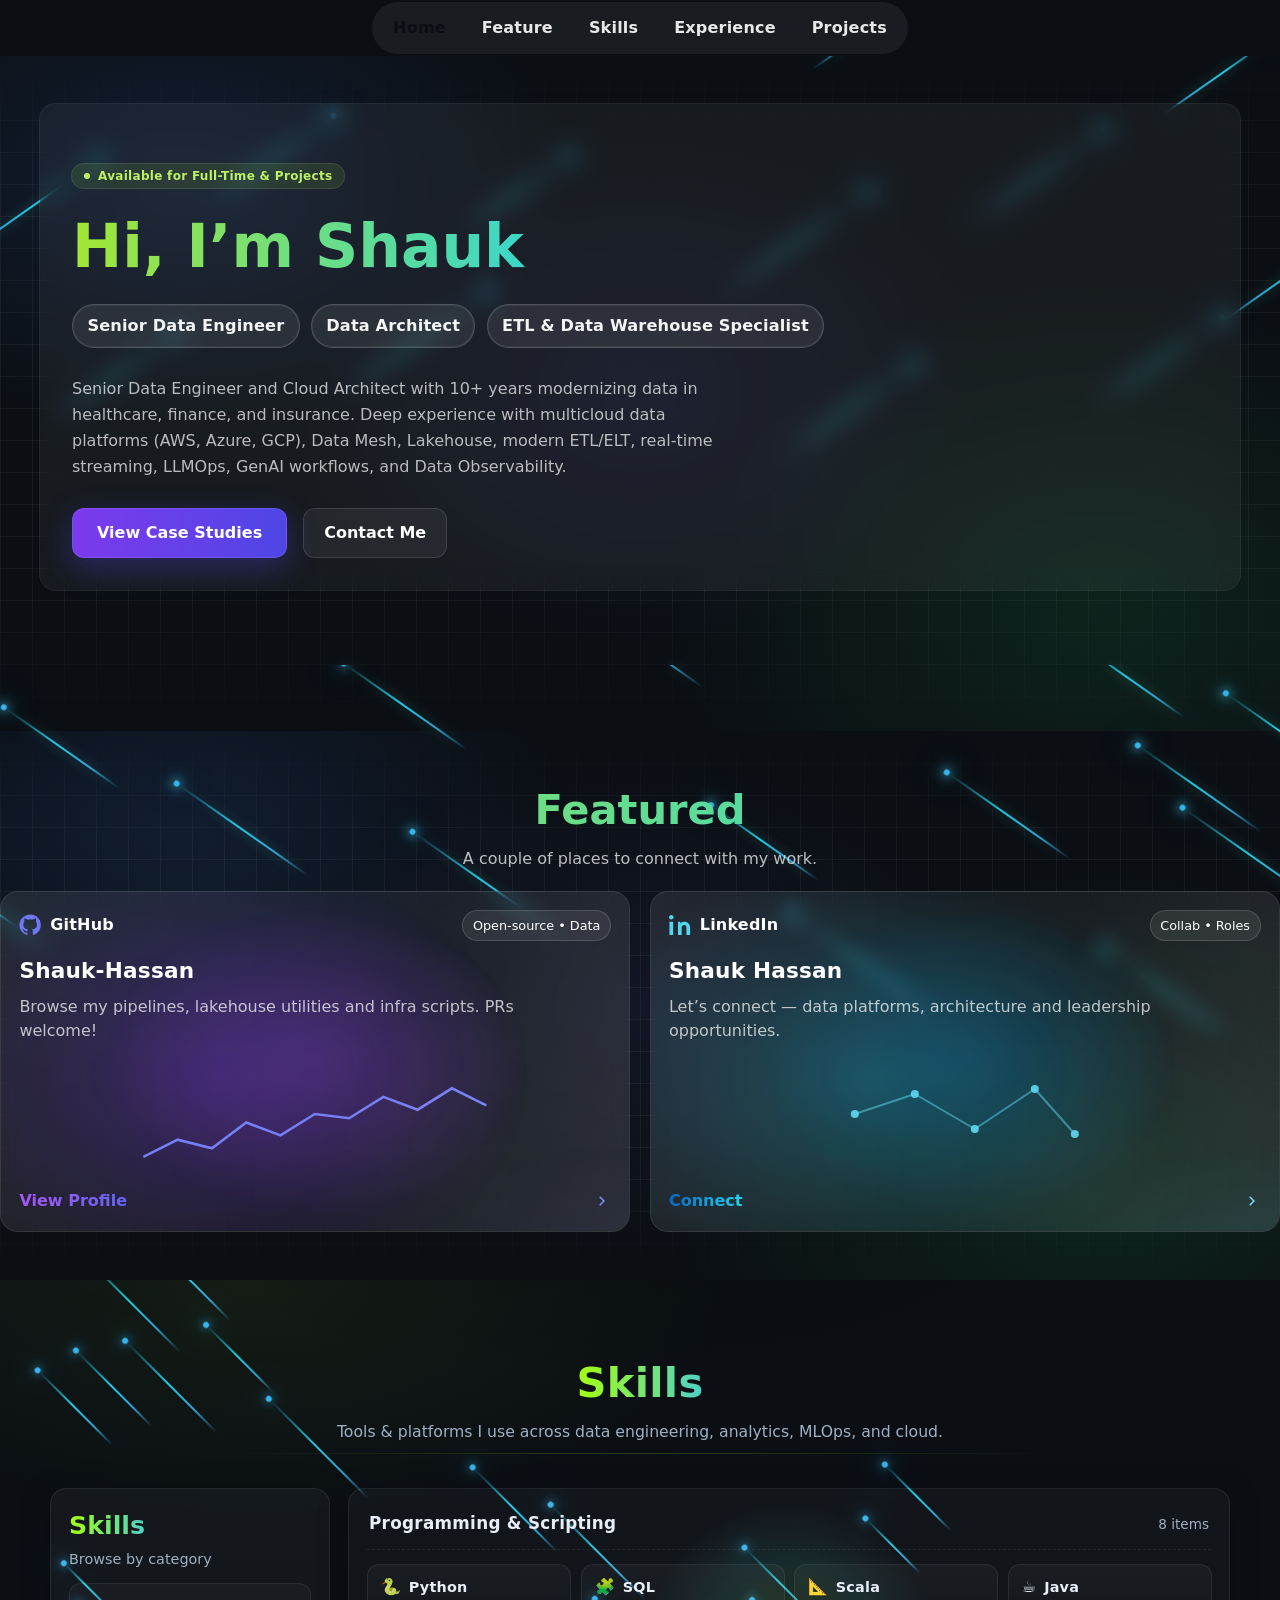
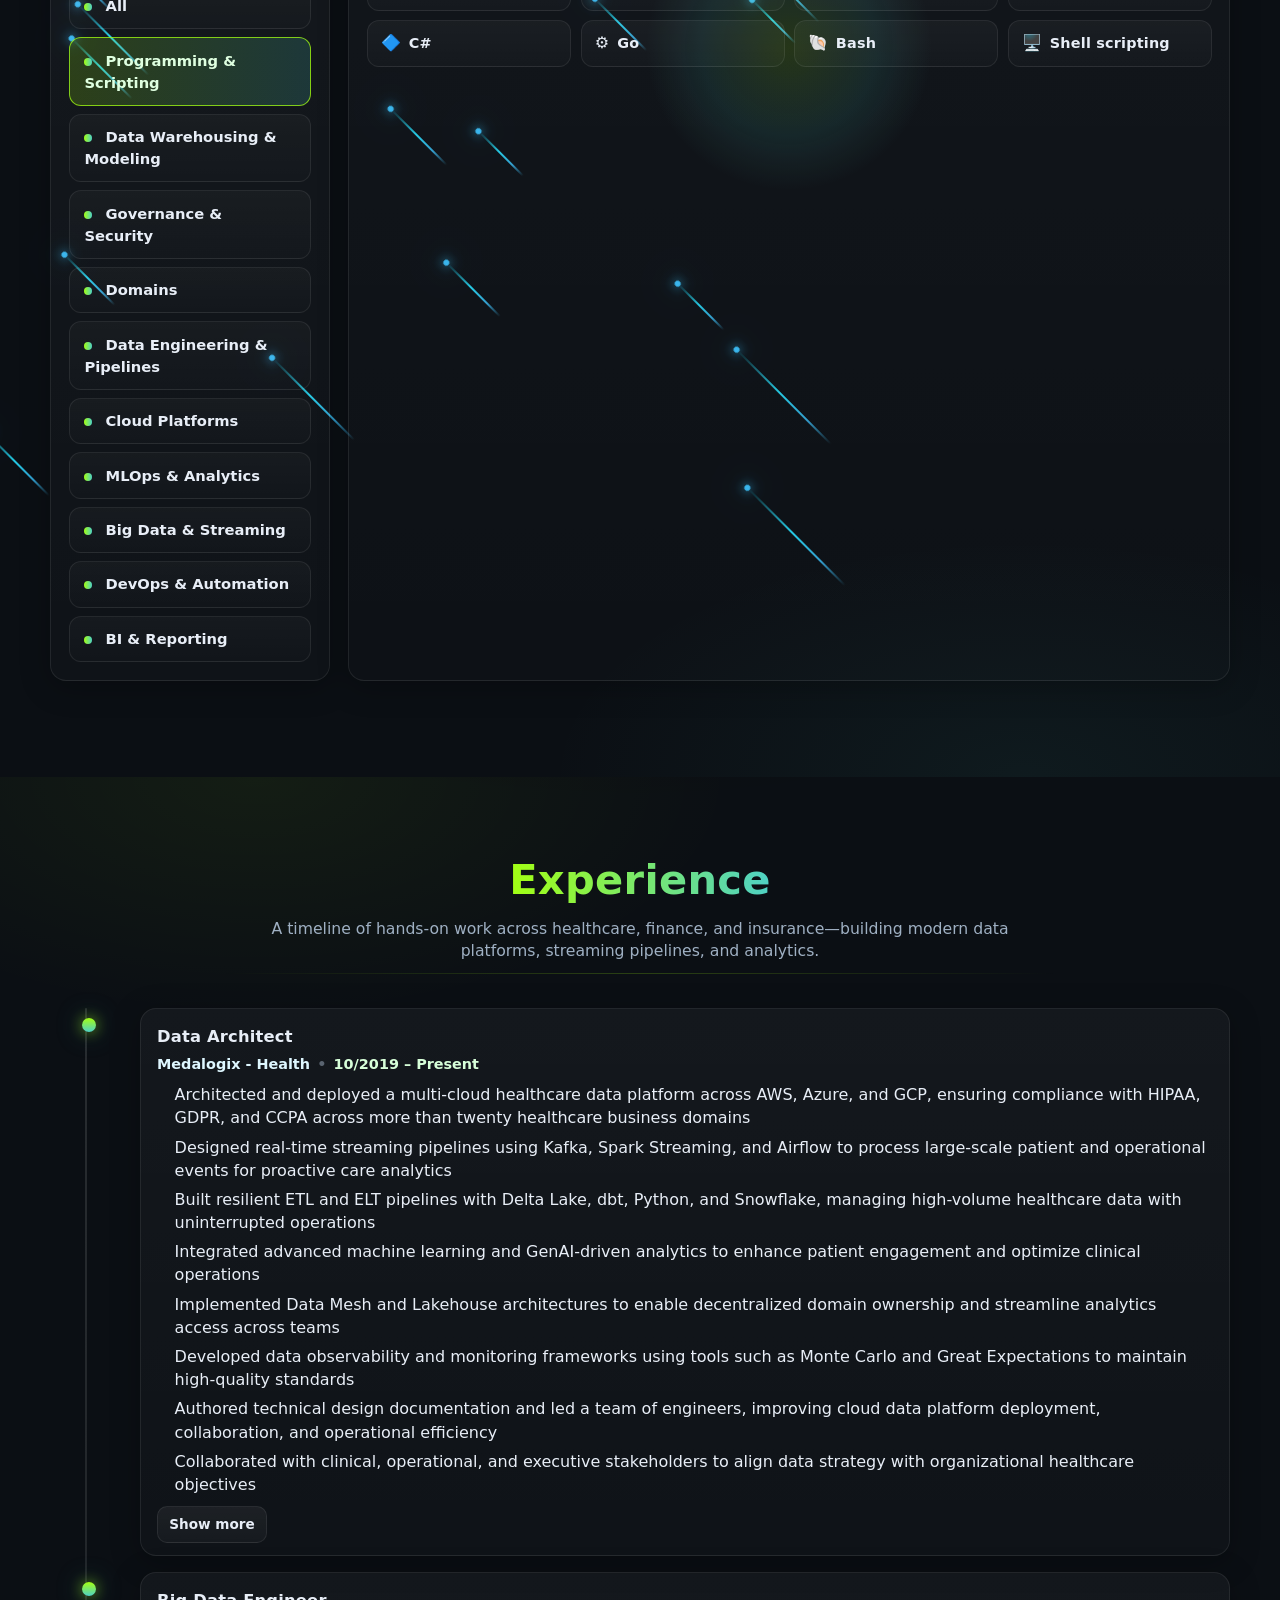
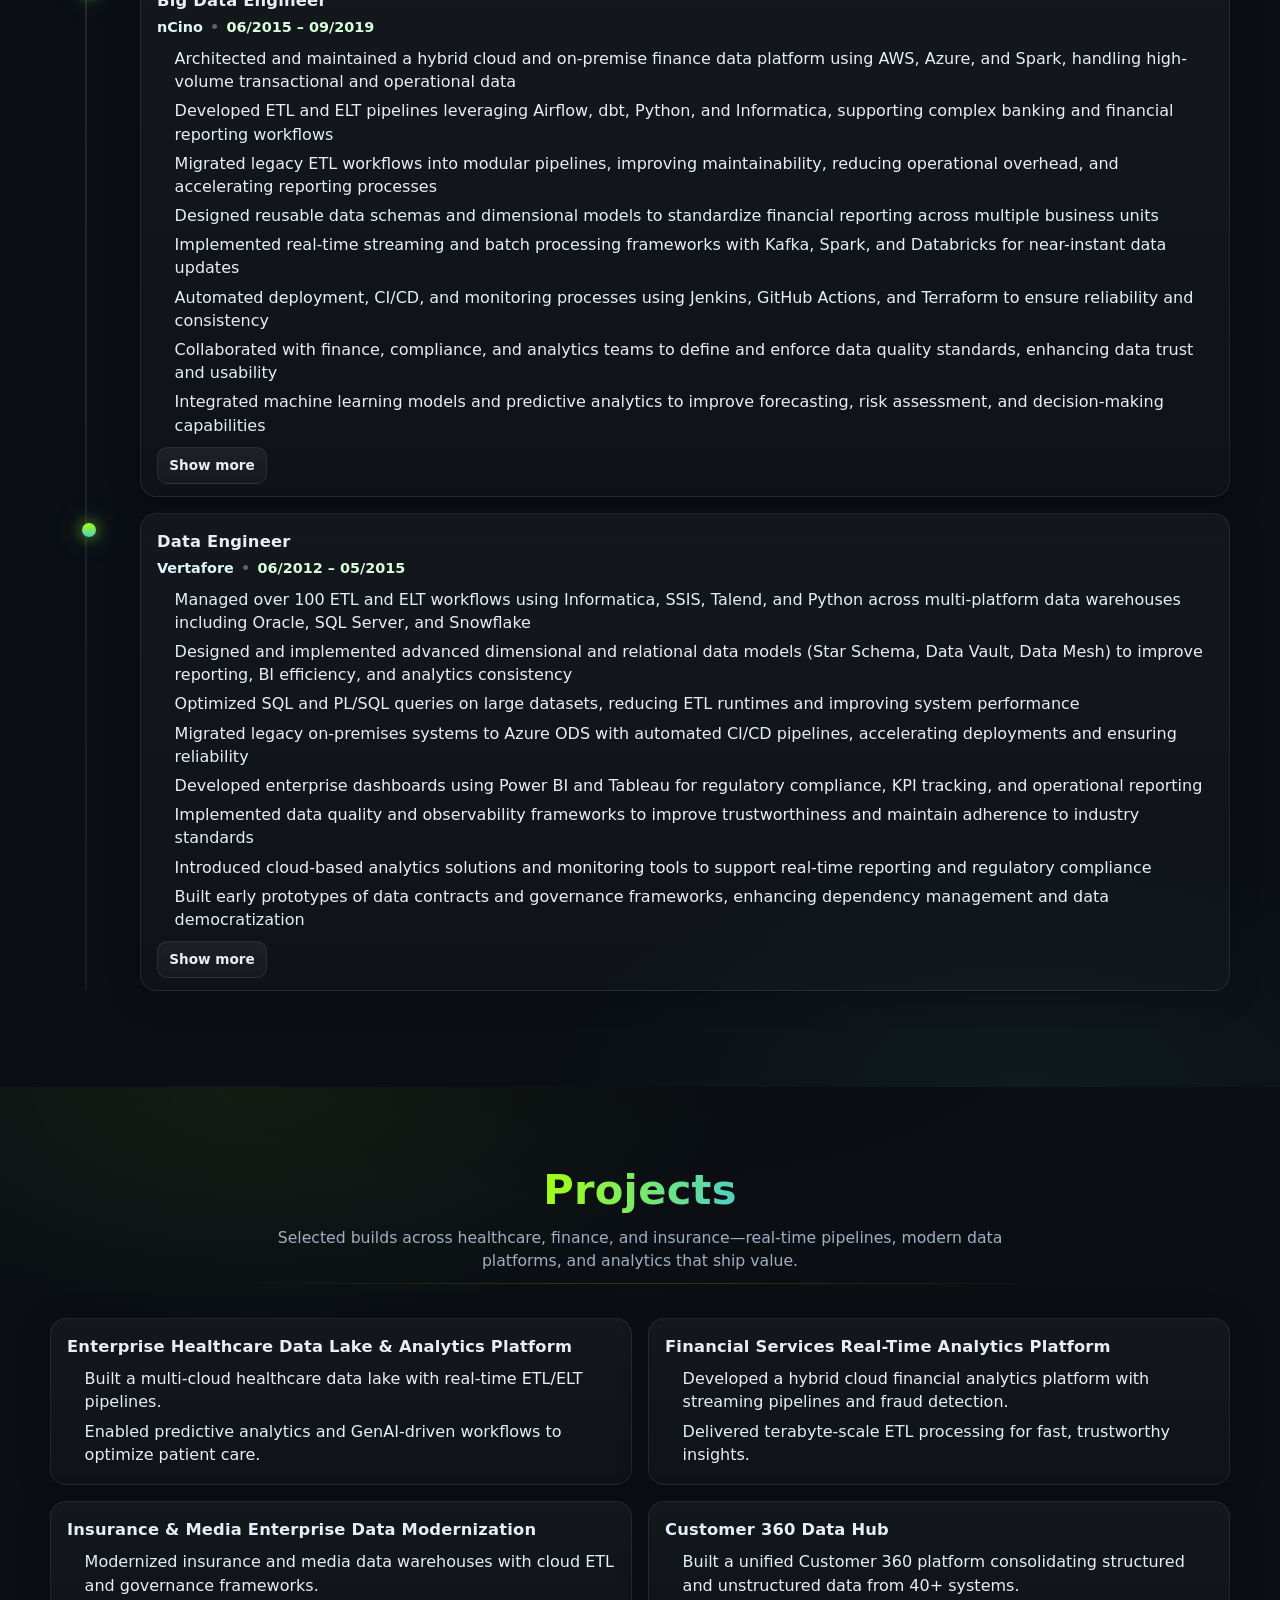
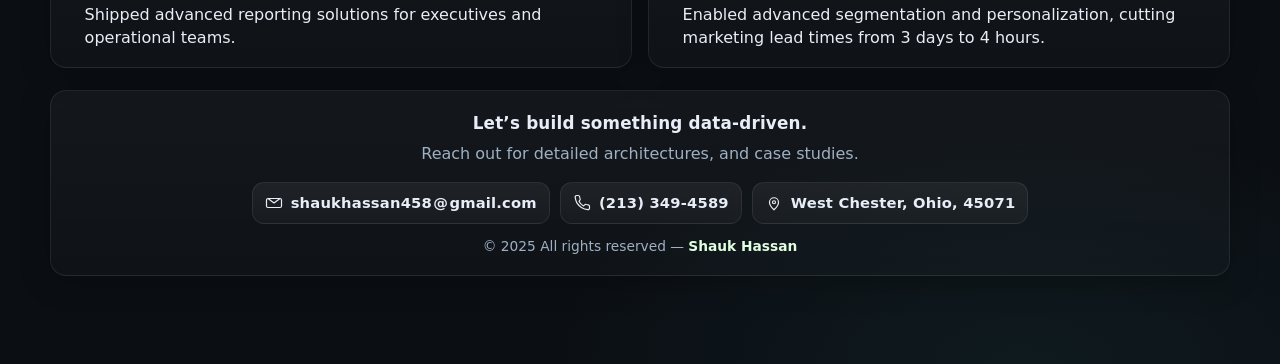
==== index.html @ 4bcd62e2 "Auto-generated commit" ====
<!DOCTYPE html><html lang="en" data-critters-container><head>
    <meta charset="utf-8">
    <title>Shauk-Hassan</title>
    <base href="/my-folio/">
    <meta name="viewport" content="width=device-width, initial-scale=1">
    <link rel="icon" type="image/x-icon" href="LOGO.jpg">
  <style>*,:before,:after{--tw-border-spacing-x: 0;--tw-border-spacing-y: 0;--tw-translate-x: 0;--tw-translate-y: 0;--tw-rotate: 0;--tw-skew-x: 0;--tw-skew-y: 0;--tw-scale-x: 1;--tw-scale-y: 1;--tw-pan-x: ;--tw-pan-y: ;--tw-pinch-zoom: ;--tw-scroll-snap-strictness: proximity;--tw-gradient-from-position: ;--tw-gradient-via-position: ;--tw-gradient-to-position: ;--tw-ordinal: ;--tw-slashed-zero: ;--tw-numeric-figure: ;--tw-numeric-spacing: ;--tw-numeric-fraction: ;--tw-ring-inset: ;--tw-ring-offset-width: 0px;--tw-ring-offset-color: #fff;--tw-ring-color: rgb(59 130 246 / .5);--tw-ring-offset-shadow: 0 0 #0000;--tw-ring-shadow: 0 0 #0000;--tw-shadow: 0 0 #0000;--tw-shadow-colored: 0 0 #0000;--tw-blur: ;--tw-brightness: ;--tw-contrast: ;--tw-grayscale: ;--tw-hue-rotate: ;--tw-invert: ;--tw-saturate: ;--tw-sepia: ;--tw-drop-shadow: ;--tw-backdrop-blur: ;--tw-backdrop-brightness: ;--tw-backdrop-contrast: ;--tw-backdrop-grayscale: ;--tw-backdrop-hue-rotate: ;--tw-backdrop-invert: ;--tw-backdrop-opacity: ;--tw-backdrop-saturate: ;--tw-backdrop-sepia: ;--tw-contain-size: ;--tw-contain-layout: ;--tw-contain-paint: ;--tw-contain-style: }*,:before,:after{box-sizing:border-box;border-width:0;border-style:solid;border-color:#e5e7eb}:before,:after{--tw-content: ""}html{line-height:1.5;-webkit-text-size-adjust:100%;-moz-tab-size:4;tab-size:4;font-family:ui-sans-serif,system-ui,sans-serif,"Apple Color Emoji","Segoe UI Emoji",Segoe UI Symbol,"Noto Color Emoji";font-feature-settings:normal;font-variation-settings:normal;-webkit-tap-highlight-color:transparent}body{margin:0;line-height:inherit}h1,h2,h3{font-size:inherit;font-weight:inherit}a{color:inherit;text-decoration:inherit}button{font-family:inherit;font-feature-settings:inherit;font-variation-settings:inherit;font-size:100%;font-weight:inherit;line-height:inherit;letter-spacing:inherit;color:inherit;margin:0;padding:0}button{text-transform:none}button{-webkit-appearance:button;background-color:transparent;background-image:none}h1,h2,h3,p{margin:0}ul{list-style:none;margin:0;padding:0}button{cursor:pointer}svg{display:block;vertical-align:middle}.container{width:100%}@media (min-width: 640px){.container{max-width:640px}}@media (min-width: 768px){.container{max-width:768px}}@media (min-width: 1024px){.container{max-width:1024px}}@media (min-width: 1280px){.container{max-width:1280px}}@media (min-width: 1536px){.container{max-width:1536px}}.pointer-events-none{pointer-events:none}.absolute{position:absolute}.relative{position:relative}.sticky{position:sticky}.inset-0{inset:0}.top-0{top:0}.z-50{z-index:50}.mx-auto{margin-left:auto;margin-right:auto}.block{display:block}.flex{display:flex}.inline-flex{display:inline-flex}.h-1\.5{height:.375rem}.h-14{height:3.5rem}.min-h-\[75vh\]{min-height:75vh}.w-1\.5{width:.375rem}.max-w-2xl{max-width:42rem}.max-w-7xl{max-width:80rem}@keyframes pulse{50%{opacity:.5}}.animate-pulse{animation:pulse 2s cubic-bezier(.4,0,.6,1) infinite}.flex-wrap{flex-wrap:wrap}.items-center{align-items:center}.justify-center{justify-content:center}.gap-2{gap:.5rem}.gap-4{gap:1rem}.space-y-6>:not([hidden])~:not([hidden]){--tw-space-y-reverse: 0;margin-top:calc(1.5rem * calc(1 - var(--tw-space-y-reverse)));margin-bottom:calc(1.5rem * var(--tw-space-y-reverse))}.overflow-hidden{overflow:hidden}.text-balance{text-wrap:balance}.rounded-2xl{border-radius:1rem}.rounded-full{border-radius:9999px}.bg-\[\#0b0f14\]{--tw-bg-opacity: 1;background-color:rgb(11 15 20 / var(--tw-bg-opacity, 1))}.bg-lime-300{--tw-bg-opacity: 1;background-color:rgb(190 242 100 / var(--tw-bg-opacity, 1))}.bg-lime-400\/10{background-color:#a3e6351a}.bg-white\/5{background-color:#ffffff0d}.bg-\[radial-gradient\(360px_260px_at_var\(--mx\,50\%\)_var\(--my\,50\%\)\,rgba\(163\,230\,53\,0\.12\)\,transparent_60\%\)\]{background-image:radial-gradient(360px 260px at var(--mx,50%) var(--my,50%),rgba(163,230,53,.12),transparent 60%)}.bg-gradient-to-r{background-image:linear-gradient(to right,var(--tw-gradient-stops))}.from-lime-400{--tw-gradient-from: #a3e635 var(--tw-gradient-from-position);--tw-gradient-to: rgb(163 230 53 / 0) var(--tw-gradient-to-position);--tw-gradient-stops: var(--tw-gradient-from), var(--tw-gradient-to)}.via-cyan-400{--tw-gradient-to: rgb(34 211 238 / 0) var(--tw-gradient-to-position);--tw-gradient-stops: var(--tw-gradient-from), #22d3ee var(--tw-gradient-via-position), var(--tw-gradient-to)}.to-indigo-400{--tw-gradient-to: #818cf8 var(--tw-gradient-to-position)}.bg-clip-text{background-clip:text}.p-6{padding:1.5rem}.px-3{padding-left:.75rem;padding-right:.75rem}.px-4{padding-left:1rem;padding-right:1rem}.px-6{padding-left:1.5rem;padding-right:1.5rem}.py-1{padding-top:.25rem;padding-bottom:.25rem}.py-10{padding-top:2.5rem;padding-bottom:2.5rem}.text-4xl{font-size:2.25rem;line-height:2.5rem}.text-xs{font-size:.75rem;line-height:1rem}.font-extrabold{font-weight:800}.font-semibold{font-weight:600}.leading-relaxed{line-height:1.625}.leading-tight{line-height:1.25}.tracking-wide{letter-spacing:.025em}.text-lime-300{--tw-text-opacity: 1;color:rgb(190 242 100 / var(--tw-text-opacity, 1))}.text-transparent{color:transparent}.text-white{--tw-text-opacity: 1;color:rgb(255 255 255 / var(--tw-text-opacity, 1))}.text-white\/70{color:#ffffffb3}.opacity-0{opacity:0}.ring-1{--tw-ring-offset-shadow: var(--tw-ring-inset) 0 0 0 var(--tw-ring-offset-width) var(--tw-ring-offset-color);--tw-ring-shadow: var(--tw-ring-inset) 0 0 0 calc(1px + var(--tw-ring-offset-width)) var(--tw-ring-color);box-shadow:var(--tw-ring-offset-shadow),var(--tw-ring-shadow),var(--tw-shadow, 0 0 #0000)}.ring-lime-300\/20{--tw-ring-color: rgb(190 242 100 / .2)}.ring-white\/10{--tw-ring-color: rgb(255 255 255 / .1)}.backdrop-blur-md{--tw-backdrop-blur: blur(12px);-webkit-backdrop-filter:var(--tw-backdrop-blur) var(--tw-backdrop-brightness) var(--tw-backdrop-contrast) var(--tw-backdrop-grayscale) var(--tw-backdrop-hue-rotate) var(--tw-backdrop-invert) var(--tw-backdrop-opacity) var(--tw-backdrop-saturate) var(--tw-backdrop-sepia);backdrop-filter:var(--tw-backdrop-blur) var(--tw-backdrop-brightness) var(--tw-backdrop-contrast) var(--tw-backdrop-grayscale) var(--tw-backdrop-hue-rotate) var(--tw-backdrop-invert) var(--tw-backdrop-opacity) var(--tw-backdrop-saturate) var(--tw-backdrop-sepia)}.transition{transition-property:color,background-color,border-color,text-decoration-color,fill,stroke,opacity,box-shadow,transform,filter,backdrop-filter;transition-timing-function:cubic-bezier(.4,0,.2,1);transition-duration:.15s}@media (min-width: 640px){.sm\:text-5xl{font-size:3rem;line-height:1}}@media (min-width: 1024px){.lg\:space-y-7>:not([hidden])~:not([hidden]){--tw-space-y-reverse: 0;margin-top:calc(1.75rem * calc(1 - var(--tw-space-y-reverse)));margin-bottom:calc(1.75rem * var(--tw-space-y-reverse))}.lg\:p-8{padding:2rem}.lg\:px-10{padding-left:2.5rem;padding-right:2.5rem}.lg\:px-8{padding-left:2rem;padding-right:2rem}.lg\:py-12{padding-top:3rem;padding-bottom:3rem}.lg\:text-6xl{font-size:3.75rem;line-height:1}.group:hover .lg\:group-hover\:opacity-100{opacity:1}}
</style><link rel="stylesheet" href="styles-SVDIGDG5.css" media="print" onload="this.media='all'"><noscript><link rel="stylesheet" href="styles-SVDIGDG5.css"></noscript><style ng-app-id="ng">.site-nav[_ngcontent-ng-c3123382229]{position:sticky;top:0;background:rgb(11 15 20 / var(--tw-bg-opacity, 1))}.progress-track[_ngcontent-ng-c3123382229]{position:absolute;left:0;right:0;top:0;height:2px}.progress-bar[_ngcontent-ng-c3123382229]{height:100%;background-image:linear-gradient(90deg,#a3e635,#22d3ee);box-shadow:0 0 12px #22d3ee73;transition:width .12s ease}.container[_ngcontent-ng-c3123382229]{max-width:1200px}.nav-list-wrap[_ngcontent-ng-c3123382229]{position:relative;display:inline-flex}.nav-list[_ngcontent-ng-c3123382229]{display:flex;align-items:center;gap:.35rem;padding:.35rem;border-radius:9999px;background:#ffffff0f;margin:0}.nav-list[_ngcontent-ng-c3123382229] > li[_ngcontent-ng-c3123382229]{list-style:none}.nav-pill[_ngcontent-ng-c3123382229]{padding:.55rem .95rem;border-radius:9999px;font-weight:700;letter-spacing:.2px;color:#ffffffe6;background:transparent;transition:transform .18s ease,background .18s ease,color .18s ease}.nav-pill[_ngcontent-ng-c3123382229]:hover{transform:translateY(-1px);background:#ffffff1a}.nav-pill.is-active[_ngcontent-ng-c3123382229]{color:#0b0f14}.nav-indicator[_ngcontent-ng-c3123382229]{position:absolute;left:0;bottom:.35rem;height:calc(100% - .7rem);border-radius:9999px;z-index:0;opacity:0;width:0;background:linear-gradient(90deg,#a3e635,#22d3ee);box-shadow:0 8px 24px #22d3ee59;transition:transform .28s cubic-bezier(.2,.8,.2,1),width .28s cubic-bezier(.2,.8,.2,1),opacity .2s ease}.nav-list[_ngcontent-ng-c3123382229] > li[_ngcontent-ng-c3123382229]{position:relative;z-index:1}@media (max-width: 768px){.nav-list[_ngcontent-ng-c3123382229]{overflow-x:auto;-webkit-overflow-scrolling:touch}.nav-list[_ngcontent-ng-c3123382229]::-webkit-scrollbar{display:none}}[_nghost-ng-c3123382229]{display:block}.left-spotlight[_ngcontent-ng-c3123382229]{--mx: 50%;--my: 50%}.bg-gradient-pan[_ngcontent-ng-c3123382229]{position:absolute;inset:0;background:radial-gradient(640px 420px at 14% 18%,rgba(59,130,246,.12),transparent 60%),radial-gradient(720px 520px at 86% 82%,rgba(34,197,94,.11),transparent 60%),radial-gradient(520px 380px at 50% 50%,rgba(99,102,241,.08),transparent 65%);animation:_ngcontent-ng-c3123382229_gradient-pan 28s ease-in-out infinite alternate}@keyframes _ngcontent-ng-c3123382229_gradient-pan{0%{transform:translate(-5%,-3%) scale(1)}50%{transform:translate(6%,4%) scale(1.03)}to{transform:translate(-2%,5%) scale(1.01)}}.bg-grid-anim[_ngcontent-ng-c3123382229]{position:absolute;inset:0;background-image:linear-gradient(rgba(255,255,255,.05) 1px,transparent 1px),linear-gradient(90deg,rgba(255,255,255,.05) 1px,transparent 1px);background-size:32px 32px,32px 32px;background-position:0 0,0 0;mask-image:linear-gradient(to bottom,transparent,black 20%,black 80%,transparent);animation:_ngcontent-ng-c3123382229_grid-pan 40s linear infinite}@keyframes _ngcontent-ng-c3123382229_grid-pan{0%{background-position:0 0,0 0}to{background-position:256px 160px,256px 160px}}.meteors[_ngcontent-ng-c3123382229]{position:absolute;inset:-12%;overflow:hidden;filter:drop-shadow(0 0 6px rgba(94,234,212,.45))}.meteors[_ngcontent-ng-c3123382229]   li[_ngcontent-ng-c3123382229]{position:absolute;list-style:none;top:var(--top);left:var(--left);width:var(--len, 160px);height:2px;border-radius:9999px;transform:rotate(-35deg) translateZ(0);background:linear-gradient(90deg,#0000,#38bdf8d9 25%,#22d3ee 55%,#0000);animation:_ngcontent-ng-c3123382229_meteor var(--dur, 7s) var(--delay, 0s) linear infinite;opacity:.95}.meteors[_ngcontent-ng-c3123382229]   li[_ngcontent-ng-c3123382229]:before{content:"";position:absolute;right:-4px;top:-2px;width:6px;height:6px;border-radius:9999px;background:#38bdf8;box-shadow:0 0 10px #38bdf8e6,0 0 20px #22d3eeb3,0 0 36px #22d3ee8c}@keyframes _ngcontent-ng-c3123382229_meteor{0%{transform:translateZ(0) rotate(-35deg);opacity:0}8%{opacity:1}92%{opacity:1}to{transform:translate3d(120vmax,120vmax,0) rotate(-35deg);opacity:0}}.btn-primary[_ngcontent-ng-c3123382229]{position:relative;display:inline-flex;align-items:center;justify-content:center;padding:12px 24px;border-radius:12px;font-weight:600;background-image:linear-gradient(90deg,#7c3aed,#4f46e5);color:#fff;box-shadow:0 10px 30px #4f46e559;border:1px solid rgba(255,255,255,.1);transition:transform .2s ease,box-shadow .2s ease,background-position .2s ease;overflow:hidden}.btn-primary[_ngcontent-ng-c3123382229]:hover{transform:translateY(-1px);box-shadow:0 14px 36px #4f46e573}.btn-primary[_ngcontent-ng-c3123382229]:after{content:"";position:absolute;inset:0;background:linear-gradient(110deg,transparent,rgba(255,255,255,.28),transparent);background-size:200% 100%;opacity:0;transition:opacity .3s ease}.btn-primary[_ngcontent-ng-c3123382229]:hover:after{opacity:.7;animation:_ngcontent-ng-c3123382229_sheen 1.2s linear infinite}.btn-ghost[_ngcontent-ng-c3123382229]{display:inline-flex;align-items:center;justify-content:center;padding:12px 20px;border-radius:12px;font-weight:600;background:#ffffff0f;color:#fff;border:1px solid rgba(255,255,255,.12);transition:background .2s ease,transform .2s ease}.btn-ghost[_ngcontent-ng-c3123382229]:hover{background:#ffffff1f;transform:translateY(-1px)}@keyframes _ngcontent-ng-c3123382229_sheen{to{background-position-x:150%}}.roles[_ngcontent-ng-c3123382229]{display:flex;flex-wrap:wrap;gap:.6rem .7rem;margin:.2rem 0 0;padding:0;list-style:none}.roles[_ngcontent-ng-c3123382229]   li[_ngcontent-ng-c3123382229]{padding:.55rem .9rem;border-radius:9999px;background:#ffffff14;color:#fffffff2;border:1px solid rgba(255,255,255,.16);box-shadow:inset 0 0 0 1px #ffffff0f;font-weight:700;letter-spacing:.15px;font-size:clamp(.9rem,.85rem + .2vw,1.05rem)}.contact-popover[_ngcontent-ng-c3123382229]{position:absolute;left:0;top:100%;margin-top:.5rem;z-index:50;background:#111827eb;border:1px solid rgba(255,255,255,.12);border-radius:12px;padding:.6rem;min-width:260px;box-shadow:0 20px 60px #00000059}.contact-item[_ngcontent-ng-c3123382229]{display:block;color:#fff;text-decoration:none;padding:.5rem .6rem;border-radius:10px;font-weight:600}.contact-item[_ngcontent-ng-c3123382229]:hover{background:#ffffff14}@media (prefers-reduced-motion: reduce){.bg-gradient-pan[_ngcontent-ng-c3123382229], .bg-grid-anim[_ngcontent-ng-c3123382229], .meteors[_ngcontent-ng-c3123382229]   li[_ngcontent-ng-c3123382229]{animation:none!important}}</style><style ng-app-id="ng">[_nghost-ng-c2763432455]{display:block}.left-spotlight[_ngcontent-ng-c2763432455]{--mx: 50%;--my: 50%}.bg-gradient-pan[_ngcontent-ng-c2763432455]{position:absolute;inset:0;background:radial-gradient(640px 420px at 14% 18%,rgba(59,130,246,.12),transparent 60%),radial-gradient(720px 520px at 86% 82%,rgba(34,197,94,.11),transparent 60%),radial-gradient(520px 380px at 50% 50%,rgba(99,102,241,.08),transparent 65%);animation:_ngcontent-ng-c2763432455_gradient-pan 28s ease-in-out infinite alternate}@keyframes _ngcontent-ng-c2763432455_gradient-pan{0%{transform:translate(-5%,-3%) scale(1)}50%{transform:translate(6%,4%) scale(1.03)}to{transform:translate(-2%,5%) scale(1.01)}}.bg-grid-anim[_ngcontent-ng-c2763432455]{position:absolute;inset:0;background-image:linear-gradient(rgba(255,255,255,.05) 1px,transparent 1px),linear-gradient(90deg,rgba(255,255,255,.05) 1px,transparent 1px);background-size:32px 32px,32px 32px;background-position:0 0,0 0;mask-image:linear-gradient(to bottom,transparent,black 20%,black 80%,transparent);animation:_ngcontent-ng-c2763432455_grid-pan 40s linear infinite}@keyframes _ngcontent-ng-c2763432455_grid-pan{0%{background-position:0 0,0 0}to{background-position:256px 160px,256px 160px}}.meteors[_ngcontent-ng-c2763432455]{position:absolute;inset:-12%;overflow:hidden;filter:drop-shadow(0 0 6px rgba(94,234,212,.45))}.meteors[_ngcontent-ng-c2763432455]   li[_ngcontent-ng-c2763432455]{position:absolute;list-style:none;top:var(--top);left:var(--left);width:var(--len, 160px);height:2px;border-radius:9999px;transform:rotate(-35deg) translateZ(0);background:linear-gradient(90deg,#0000,#38bdf8d9 25%,#22d3ee 55%,#0000);animation:_ngcontent-ng-c2763432455_meteor var(--dur, 7s) var(--delay, 0s) linear infinite;opacity:.95}.meteors[_ngcontent-ng-c2763432455]   li[_ngcontent-ng-c2763432455]:before{content:"";position:absolute;right:-4px;top:-2px;width:6px;height:6px;border-radius:9999px;background:#38bdf8;box-shadow:0 0 10px #38bdf8e6,0 0 20px #22d3eeb3,0 0 36px #22d3ee8c}@keyframes _ngcontent-ng-c2763432455_meteor{0%{transform:translateZ(0) rotate(-35deg);opacity:0}8%{opacity:1}92%{opacity:1}to{transform:translate3d(120vmax,120vmax,0) rotate(-35deg);opacity:0}}.btn-primary[_ngcontent-ng-c2763432455]{position:relative;display:inline-flex;align-items:center;justify-content:center;padding:12px 24px;border-radius:12px;font-weight:600;background-image:linear-gradient(90deg,#7c3aed,#4f46e5);color:#fff;box-shadow:0 10px 30px #4f46e559;border:1px solid rgba(255,255,255,.1);transition:transform .2s ease,box-shadow .2s ease,background-position .2s ease;overflow:hidden}.btn-primary[_ngcontent-ng-c2763432455]:hover{transform:translateY(-1px);box-shadow:0 14px 36px #4f46e573}.btn-primary[_ngcontent-ng-c2763432455]:after{content:"";position:absolute;inset:0;background:linear-gradient(110deg,transparent,rgba(255,255,255,.28),transparent);background-size:200% 100%;opacity:0;transition:opacity .3s ease}.btn-primary[_ngcontent-ng-c2763432455]:hover:after{opacity:.7;animation:_ngcontent-ng-c2763432455_sheen 1.2s linear infinite}.btn-ghost[_ngcontent-ng-c2763432455]{display:inline-flex;align-items:center;justify-content:center;padding:12px 20px;border-radius:12px;font-weight:600;background:#ffffff0f;color:#fff;border:1px solid rgba(255,255,255,.12);transition:background .2s ease,transform .2s ease}.btn-ghost[_ngcontent-ng-c2763432455]:hover{background:#ffffff1f;transform:translateY(-1px)}@keyframes _ngcontent-ng-c2763432455_sheen{to{background-position-x:150%}}.roles[_ngcontent-ng-c2763432455]{display:flex;flex-wrap:wrap;gap:.6rem .7rem;margin:.2rem 0 0;padding:0;list-style:none}.roles[_ngcontent-ng-c2763432455]   li[_ngcontent-ng-c2763432455]{padding:.55rem .9rem;border-radius:9999px;background:#ffffff14;color:#fffffff2;border:1px solid rgba(255,255,255,.16);box-shadow:inset 0 0 0 1px #ffffff0f;font-weight:700;letter-spacing:.15px;font-size:clamp(.9rem,.85rem + .2vw,1.05rem)}.contact-popover[_ngcontent-ng-c2763432455]{position:absolute;left:0;top:100%;margin-top:.5rem;z-index:50;background:#111827eb;-webkit-backdrop-filter:blur(8px);backdrop-filter:blur(8px);border:1px solid rgba(255,255,255,.12);border-radius:12px;padding:.6rem;min-width:260px;box-shadow:0 20px 60px #00000059}.contact-item[_ngcontent-ng-c2763432455]{display:block;color:#fff;text-decoration:none;padding:.5rem .6rem;border-radius:10px;font-weight:600}.contact-item[_ngcontent-ng-c2763432455]:hover{background:#ffffff14}@media (prefers-reduced-motion: reduce){.bg-gradient-pan[_ngcontent-ng-c2763432455], .bg-grid-anim[_ngcontent-ng-c2763432455], .meteors[_ngcontent-ng-c2763432455]   li[_ngcontent-ng-c2763432455]{animation:none!important}}</style><style ng-app-id="ng">.feature-wrap[_ngcontent-ng-c3387766633]{position:relative;padding:3rem 0;background:rgb(11 15 20 / var(--tw-bg-opacity, 1))}.feature-bg[_ngcontent-ng-c3387766633]{position:absolute;inset:0;pointer-events:none;z-index:0}.feature-head[_ngcontent-ng-c3387766633], .feature-grid[_ngcontent-ng-c3387766633]{position:relative;z-index:1}.feature-bg[_ngcontent-ng-c3387766633]   .bg-gradient-pan[_ngcontent-ng-c3387766633]{position:absolute;inset:0;background:radial-gradient(640px 420px at 14% 18%,rgba(59,130,246,.12),transparent 60%),radial-gradient(720px 520px at 86% 82%,rgba(34,197,94,.11),transparent 60%),radial-gradient(520px 380px at 50% 50%,rgba(99,102,241,.08),transparent 65%);animation:_ngcontent-ng-c3387766633_feature-gradient-pan 28s ease-in-out infinite alternate}@keyframes _ngcontent-ng-c3387766633_feature-gradient-pan{0%{transform:translate(-5%,-3%) scale(1)}50%{transform:translate(6%,4%) scale(1.03)}to{transform:translate(-2%,5%) scale(1.01)}}.feature-bg[_ngcontent-ng-c3387766633]   .bg-grid-anim[_ngcontent-ng-c3387766633]{position:absolute;inset:0;background-image:linear-gradient(rgba(255,255,255,.05) 1px,transparent 1px),linear-gradient(90deg,rgba(255,255,255,.05) 1px,transparent 1px);background-size:32px 32px,32px 32px;-webkit-mask-image:linear-gradient(to bottom,transparent,#000 20%,#000 80%,transparent);mask-image:linear-gradient(to bottom,transparent,#000 20%,#000 80%,transparent);animation:_ngcontent-ng-c3387766633_feature-grid-pan 40s linear infinite}@keyframes _ngcontent-ng-c3387766633_feature-grid-pan{0%{background-position:0 0,0 0}to{background-position:256px 160px,256px 160px}}.feature-bg[_ngcontent-ng-c3387766633]   .meteors[_ngcontent-ng-c3387766633]{position:absolute;inset:-12%;overflow:hidden;filter:drop-shadow(0 0 6px rgba(94,234,212,.45))}.feature-bg[_ngcontent-ng-c3387766633]   .meteors[_ngcontent-ng-c3387766633]{--speed: 0}.feature-bg[_ngcontent-ng-c3387766633]   .meteors[_ngcontent-ng-c3387766633]   li[_ngcontent-ng-c3387766633]{position:absolute;list-style:none;top:var(--top);right:var(--right);width:var(--len, 160px);height:2px;border-radius:9999px;transform:rotate(35deg) translateZ(0);background:linear-gradient(270deg,#0000,#38bdf8d9 25%,#22d3ee 55%,#0000);animation:_ngcontent-ng-c3387766633_feature-meteor var(--dur, 12s) var(--delay, 0s) linear infinite;opacity:.95}.feature-bg[_ngcontent-ng-c3387766633]   .meteors[_ngcontent-ng-c3387766633]   li[_ngcontent-ng-c3387766633]:before{content:"";position:absolute;left:-4px;top:-2px;width:6px;height:6px;border-radius:9999px;background:#38bdf8;box-shadow:0 0 10px #38bdf8e6,0 0 20px #22d3eeb3,0 0 36px #22d3ee8c}@keyframes _ngcontent-ng-c3387766633_feature-meteor{0%{transform:translateZ(0) rotate(35deg);opacity:0}8%{opacity:1}92%{opacity:1}to{transform:translate3d(-80vmax,80vmax,0) rotate(35deg);opacity:0}}.feature-bg[_ngcontent-ng-c3387766633]   .meteors[_ngcontent-ng-c3387766633]   li[_ngcontent-ng-c3387766633]:nth-child(1){--top:-6%;--right: 5%;--len:160px;--dur:6.5s;--delay:0s}.feature-bg[_ngcontent-ng-c3387766633]   .meteors[_ngcontent-ng-c3387766633]   li[_ngcontent-ng-c3387766633]:nth-child(2){--top: 2%;--right:15%;--len:130px;--dur:7.2s;--delay:1s}.feature-bg[_ngcontent-ng-c3387766633]   .meteors[_ngcontent-ng-c3387766633]   li[_ngcontent-ng-c3387766633]:nth-child(3){--top:-8%;--right:28%;--len:180px;--dur:6.8s;--delay:2.2s}.feature-bg[_ngcontent-ng-c3387766633]   .meteors[_ngcontent-ng-c3387766633]   li[_ngcontent-ng-c3387766633]:nth-child(4){--top:10%;--right: 5%;--len:140px;--dur:7.8s;--delay:.8s}.feature-bg[_ngcontent-ng-c3387766633]   .meteors[_ngcontent-ng-c3387766633]   li[_ngcontent-ng-c3387766633]:nth-child(5){--top:-4%;--right:45%;--len:170px;--dur:6.2s;--delay:1.6s}.feature-bg[_ngcontent-ng-c3387766633]   .meteors[_ngcontent-ng-c3387766633]   li[_ngcontent-ng-c3387766633]:nth-child(6){--top: 6%;--right:60%;--len:150px;--dur:7.4s;--delay:.3s}.feature-bg[_ngcontent-ng-c3387766633]   .meteors[_ngcontent-ng-c3387766633]   li[_ngcontent-ng-c3387766633]:nth-child(7){--top:-9%;--right:72%;--len:190px;--dur:6.6s;--delay:2.7s}.feature-bg[_ngcontent-ng-c3387766633]   .meteors[_ngcontent-ng-c3387766633]   li[_ngcontent-ng-c3387766633]:nth-child(8){--top:12%;--right:82%;--len:140px;--dur:7.6s;--delay:1.1s}.feature-bg[_ngcontent-ng-c3387766633]   .meteors[_ngcontent-ng-c3387766633]   li[_ngcontent-ng-c3387766633]:nth-child(9){--top:-7%;--right:90%;--len:160px;--dur:6.9s;--delay:3.2s}.feature-bg[_ngcontent-ng-c3387766633]   .meteors[_ngcontent-ng-c3387766633]   li[_ngcontent-ng-c3387766633]:nth-child(10){--top:18%;--right:10%;--len:150px;--dur:7.9s;--delay:2s}.feature-bg[_ngcontent-ng-c3387766633]   .meteors[_ngcontent-ng-c3387766633]   li[_ngcontent-ng-c3387766633]:nth-child(11){--top:28%;--right: 6%;--len:170px;--dur:7.1s;--delay:.7s}.feature-bg[_ngcontent-ng-c3387766633]   .meteors[_ngcontent-ng-c3387766633]   li[_ngcontent-ng-c3387766633]:nth-child(12){--top:22%;--right:22%;--len:150px;--dur:8s;--delay:2.1s}.feature-bg[_ngcontent-ng-c3387766633]   .meteors[_ngcontent-ng-c3387766633]   li[_ngcontent-ng-c3387766633]:nth-child(13){--top:26%;--right:38%;--len:130px;--dur:7.2s;--delay:1.2s}.feature-bg[_ngcontent-ng-c3387766633]   .meteors[_ngcontent-ng-c3387766633]   li[_ngcontent-ng-c3387766633]:nth-child(14){--top:32%;--right:54%;--len:180px;--dur:6.6s;--delay:2.8s}.feature-bg[_ngcontent-ng-c3387766633]   .meteors[_ngcontent-ng-c3387766633]   li[_ngcontent-ng-c3387766633]:nth-child(15){--top:24%;--right:70%;--len:160px;--dur:7.4s;--delay:1.6s}.feature-bg[_ngcontent-ng-c3387766633]   .meteors[_ngcontent-ng-c3387766633]   li[_ngcontent-ng-c3387766633]:nth-child(16){--top:36%;--right:86%;--len:150px;--dur:7.7s;--delay:.9s}.feature-bg[_ngcontent-ng-c3387766633]   .meteors[_ngcontent-ng-c3387766633]   li[_ngcontent-ng-c3387766633]:nth-child(17){--top:48%;--right:12%;--len:150px;--dur:7.6s;--delay:1.3s}.feature-bg[_ngcontent-ng-c3387766633]   .meteors[_ngcontent-ng-c3387766633]   li[_ngcontent-ng-c3387766633]:nth-child(18){--top:44%;--right:30%;--len:180px;--dur:6.9s;--delay:2.4s}@media (prefers-reduced-motion: reduce){.feature-bg[_ngcontent-ng-c3387766633]   .bg-gradient-pan[_ngcontent-ng-c3387766633], .feature-bg[_ngcontent-ng-c3387766633]   .bg-grid-anim[_ngcontent-ng-c3387766633], .feature-bg[_ngcontent-ng-c3387766633]   .meteors[_ngcontent-ng-c3387766633]   li[_ngcontent-ng-c3387766633]{animation:none!important}}.feature-wrap[_ngcontent-ng-c3387766633]{padding:3rem 0;background:rgb(11 15 20 / var(--tw-bg-opacity, 1))}.feature-head[_ngcontent-ng-c3387766633]{text-align:center;margin-bottom:1.25rem}.feature-head[_ngcontent-ng-c3387766633]   h2[_ngcontent-ng-c3387766633]{margin:0;font-weight:900;font-size:clamp(1.8rem,1.2rem + 2.4vw,2.6rem);background-image:linear-gradient(90deg,#a3e635,#22d3ee);-webkit-background-clip:text;background-clip:text;color:transparent}.feature-head[_ngcontent-ng-c3387766633]   p[_ngcontent-ng-c3387766633]{margin-top:.35rem;color:#ffffffb8}.feature-grid[_ngcontent-ng-c3387766633]{display:grid;gap:1rem;grid-template-columns:1fr}@media (min-width: 900px){.feature-grid[_ngcontent-ng-c3387766633]{grid-template-columns:1fr 1fr;gap:1.2rem}}.card[_ngcontent-ng-c3387766633]{--a1:#7c3aed;--a2:#4f46e5;--glow: rgba(124,58,237,.28);position:relative;display:flex;flex-direction:column;gap:.9rem;padding:1.15rem;border-radius:18px;color:#fff;text-decoration:none;background:#ffffff0e;border:1px solid rgba(255,255,255,.12);-webkit-backdrop-filter:blur(10px);backdrop-filter:blur(10px);overflow:hidden;transform-style:preserve-3d;isolation:isolate;transition:box-shadow .25s ease,transform .25s ease}.card[_ngcontent-ng-c3387766633]:hover{box-shadow:0 18px 60px #00000059}.accent-gh[_ngcontent-ng-c3387766633]{--a1:#a855f7;--a2:#6366f1;--glow: rgba(124,58,237,.35)}.accent-li[_ngcontent-ng-c3387766633]{--a1:#0A66C2;--a2:#22d3ee;--glow: rgba(34,211,238,.25)}.card[_ngcontent-ng-c3387766633]:before{content:"";position:absolute;inset:0;pointer-events:none;z-index:-1;background:radial-gradient(520px 360px at 35% 55%,var(--glow) 0%,transparent 60%),linear-gradient(90deg,rgba(255,255,255,.04) 0%,transparent 42%);opacity:.95}.card[_ngcontent-ng-c3387766633]:after{content:"";position:absolute;inset:0;pointer-events:none;background:linear-gradient(115deg,transparent 55%,rgba(255,255,255,.05) 72%,rgba(255,255,255,.12) 100%);opacity:.6}.ambient-glow[_ngcontent-ng-c3387766633]{position:absolute;inset:-22%;z-index:-2;opacity:.85;background:radial-gradient(360px 260px at var(--mx,50%) var(--my,50%),color-mix(in oklab,var(--a1) 28%,transparent) 0%,transparent 60%),radial-gradient(520px 380px at 85% 120%,color-mix(in oklab,var(--a2) 20%,transparent) 0%,transparent 70%);transition:opacity .35s ease,transform .35s ease;-webkit-mask-image:linear-gradient(to bottom,transparent,#000 10%,#000 90%,transparent);mask-image:linear-gradient(to bottom,transparent,#000 10%,#000 90%,transparent)}.shine[_ngcontent-ng-c3387766633]{position:absolute;inset:-10% -40%;pointer-events:none;background:linear-gradient(110deg,transparent 0%,rgba(255,255,255,.22) 18%,rgba(255,255,255,.55) 24%,rgba(255,255,255,.22) 30%,transparent 40%);transform:translate(-120%);opacity:0}.card-head[_ngcontent-ng-c3387766633]{display:flex;align-items:center;justify-content:space-between;gap:.8rem}.badge[_ngcontent-ng-c3387766633]{display:flex;align-items:center;gap:.55rem;font-weight:800;letter-spacing:.2px}.badge[_ngcontent-ng-c3387766633]   .ico[_ngcontent-ng-c3387766633]{width:22px;height:22px;color:color-mix(in oklab,var(--a2),white 10%)}.chip[_ngcontent-ng-c3387766633]{font-size:.8rem;padding:.28rem .6rem;border-radius:9999px;background:#ffffff14;border:1px solid rgba(255,255,255,.14)}.card-body[_ngcontent-ng-c3387766633]{display:flex;flex-direction:column;gap:.5rem}.title[_ngcontent-ng-c3387766633]{font-weight:900;letter-spacing:.2px;font-size:clamp(1.1rem,.95rem + .8vw,1.35rem)}.desc[_ngcontent-ng-c3387766633]{color:#ffffffb8;max-width:52ch}.parallax[_ngcontent-ng-c3387766633]{position:relative;height:120px;margin-top:.2rem;color:color-mix(in oklab,var(--a2),white 15%);transform:translateZ(36px)}.graph[_ngcontent-ng-c3387766633], .net[_ngcontent-ng-c3387766633]{width:100%;height:100%}.card-foot[_ngcontent-ng-c3387766633]{display:flex;align-items:center;justify-content:space-between;gap:.6rem}.cta[_ngcontent-ng-c3387766633]{font-weight:800;background-image:linear-gradient(90deg,var(--a1),var(--a2));-webkit-background-clip:text;background-clip:text;color:transparent}.arrow[_ngcontent-ng-c3387766633]{width:18px;height:18px;color:color-mix(in oklab,var(--a2),white 20%)}@media (prefers-reduced-motion: reduce){.shine[_ngcontent-ng-c3387766633]{display:none}}</style><style ng-app-id="ng">[_nghost-ng-c796886937]{--bg: #0b0f14;--panel: rgba(20,24,30,.65);--border: rgba(255,255,255,.08);--text: #e8eef7;--muted: #9fb0c3;--accent: #a3ff12;--accent-2: #4fd1c5;--glow: 0 10px 40px rgba(163,255,18,.14);display:block}.skills-alt-wrap[_ngcontent-ng-c796886937]{position:relative;overflow:hidden;background:radial-gradient(800px 400px at 20% 0%,rgba(163,255,18,.06),transparent 60%),radial-gradient(800px 400px at 80% 100%,rgba(79,209,197,.06),transparent 60%),var(--bg);padding:4rem 1rem 6rem}.container[_ngcontent-ng-c796886937]{max-width:1180px;margin:0 auto;position:relative;z-index:1}.shooting-bg[_ngcontent-ng-c796886937]{position:absolute;inset:0;pointer-events:none;z-index:0;background:radial-gradient(900px 400px at 50% -10%,rgba(0,0,0,.18),transparent 60%)}.meteor-field[_ngcontent-ng-c796886937]{position:absolute;inset:-12%;overflow:hidden;filter:drop-shadow(0 0 6px rgba(94,234,212,.45));--speed: 1}.meteor[_ngcontent-ng-c796886937]{position:absolute;list-style:none;top:var(--top);right:var(--right);width:var(--len, 160px);height:2px;border-radius:9999px;transform:rotate(45deg) translateZ(0);will-change:transform,opacity;background:linear-gradient(270deg,#0000,#38bdf8d9 25%,#22d3ee 55%,#0000);opacity:.95;animation-name:_ngcontent-ng-c796886937_feature-meteor-rtlb;animation-duration:calc(var(--dur, 7s) * var(--speed, 1));animation-delay:var(--delay, 0s);animation-timing-function:linear;animation-iteration-count:infinite}.meteor[_ngcontent-ng-c796886937]:before{content:"";position:absolute;left:-4px;top:-2px;width:6px;height:6px;border-radius:9999px;background:#38bdf8;box-shadow:0 0 10px #38bdf8e6,0 0 20px #22d3eeb3,0 0 36px #22d3ee8c}@keyframes _ngcontent-ng-c796886937_feature-meteor-rtlb{0%{transform:translateZ(0) rotate(45deg);opacity:0}6%{opacity:1}to{transform:translate3d(-60vw,40vh,0) rotate(45deg);opacity:0}}.section-head[_ngcontent-ng-c796886937]{text-align:center;margin:0 auto 18px;padding:8px 12px 16px;max-width:860px}.section-title[_ngcontent-ng-c796886937]{margin:0;font-size:clamp(1.6rem,1rem + 2.2vw,2.6rem);font-weight:900;letter-spacing:.3px;color:var(--text)}.grad[_ngcontent-ng-c796886937]{background:linear-gradient(90deg,var(--accent),var(--accent-2));-webkit-background-clip:text;background-clip:text;color:transparent}.section-sub[_ngcontent-ng-c796886937]{margin:6px auto 10px;color:var(--muted);font-size:.98rem;line-height:1.45;max-width:720px}.section-rule[_ngcontent-ng-c796886937]{height:1px;width:100%;margin:10px auto 0;background:linear-gradient(90deg,#a3ff1200,#a3ff1299,#4fd1c500);opacity:.35}.layout[_ngcontent-ng-c796886937]{display:grid;grid-template-columns:280px 1fr;gap:18px}@media (max-width: 920px){.layout[_ngcontent-ng-c796886937]{grid-template-columns:1fr}}.glass[_ngcontent-ng-c796886937]{background:linear-gradient(180deg,#ffffff0a,#ffffff05);border:1px solid var(--border);border-radius:16px;box-shadow:0 6px 30px #00000040}.sidebar[_ngcontent-ng-c796886937]{padding:18px;position:sticky;top:24px;align-self:start}.title[_ngcontent-ng-c796886937]   h2[_ngcontent-ng-c796886937]{margin:0;font-size:clamp(1.3rem,1.1rem + .6vw,1.6rem);color:var(--text);font-weight:900}.muted[_ngcontent-ng-c796886937]{color:var(--muted);margin:4px 0 12px;font-size:.9rem}.tabs[_ngcontent-ng-c796886937]{display:flex;flex-direction:column;gap:8px}.tab[_ngcontent-ng-c796886937]{text-align:left;background:linear-gradient(180deg,#ffffff08,#ffffff03);border:1px solid var(--border);color:var(--text);font-weight:600;font-size:.92rem;padding:.7rem .9rem;border-radius:12px;transition:all .2s ease}.tab[_ngcontent-ng-c796886937]   .dot[_ngcontent-ng-c796886937]{display:inline-block;width:8px;height:8px;border-radius:999px;background:linear-gradient(90deg,var(--accent),var(--accent-2));margin-right:.5rem;vertical-align:middle}.tab[_ngcontent-ng-c796886937]:hover{border-color:#a3ff1273;box-shadow:var(--glow);transform:translateY(-1px)}.tab.active[_ngcontent-ng-c796886937]{color:#dfffe0;border-color:#a3ff12bf;background:linear-gradient(90deg,#a3ff122e,#4fd1c52e)}.panel[_ngcontent-ng-c796886937]{position:relative;padding:18px;border-radius:16px;border:1px solid var(--border);background:radial-gradient(220px 220px at var(--mx, 50%) var(--my, 20%),rgba(163,255,18,.14),rgba(79,209,197,.1) 40%,transparent 65%),linear-gradient(180deg,#ffffff08,#ffffff03);overflow:hidden}.panel-head[_ngcontent-ng-c796886937]{display:flex;align-items:center;justify-content:space-between;padding:4px 2px 12px;border-bottom:1px dashed var(--border)}.panel-title[_ngcontent-ng-c796886937]{margin:0;color:var(--text);font-size:1.05rem;font-weight:800;letter-spacing:.3px}.count[_ngcontent-ng-c796886937]{color:var(--muted);font-size:.85rem}.chip-grid[_ngcontent-ng-c796886937]{padding-top:14px;display:grid;grid-template-columns:repeat(12,1fr);gap:10px}@media (max-width: 1200px){.chip-grid[_ngcontent-ng-c796886937]{grid-template-columns:repeat(10,1fr)}}@media (max-width: 900px){.chip-grid[_ngcontent-ng-c796886937]{grid-template-columns:repeat(8,1fr)}}@media (max-width: 700px){.chip-grid[_ngcontent-ng-c796886937]{grid-template-columns:repeat(6,1fr)}}@media (max-width: 520px){.chip-grid[_ngcontent-ng-c796886937]{grid-template-columns:repeat(4,1fr)}}.chip[_ngcontent-ng-c796886937]{grid-column:span 4;position:relative;display:inline-flex;align-items:center;gap:.5rem;padding:.65rem .8rem;border-radius:12px;color:var(--text);border:1px solid var(--border);background:linear-gradient(180deg,#ffffff0a,#ffffff05);overflow:hidden;cursor:default;transition:transform .15s ease,box-shadow .15s ease,border-color .15s ease;will-change:transform}@media (min-width: 900px){.chip[_ngcontent-ng-c796886937]{grid-column:span 3}}.chip[_ngcontent-ng-c796886937]:hover{transform:translateY(-2px);border-color:#a3ff128c;box-shadow:var(--glow)}.chip[_ngcontent-ng-c796886937]:active{transform:translateY(0)}.ico[_ngcontent-ng-c796886937]{font-size:1rem}.label[_ngcontent-ng-c796886937]{font-weight:700;font-size:.9rem;letter-spacing:.2px}.shine[_ngcontent-ng-c796886937]{position:absolute;inset:0;background:linear-gradient(110deg,transparent 20%,rgba(255,255,255,.18) 40%,transparent 60%);transform:translate(-100%);animation:_ngcontent-ng-c796886937_gleam 2.8s linear infinite;mix-blend-mode:screen;pointer-events:none}@keyframes _ngcontent-ng-c796886937_gleam{to{transform:translate(100%)}}</style><style ng-app-id="ng">[_nghost-ng-c508634489]{--bg: #0b0f14;--panel: rgba(20,24,30,.65);--border: rgba(255,255,255,.08);--text: #e8eef7;--muted: #9fb0c3;--accent: #a3ff12;--accent-2: #4fd1c5;--glow: 0 10px 40px rgba(163,255,18,.14);display:block}.xp-wrap[_ngcontent-ng-c508634489]{position:relative;overflow:hidden;background:radial-gradient(800px 400px at 20% 0%,rgba(163,255,18,.06),transparent 60%),radial-gradient(800px 400px at 80% 100%,rgba(79,209,197,.06),transparent 60%),var(--bg);padding:4rem 1rem 6rem}.container[_ngcontent-ng-c508634489]{max-width:1180px;margin:0 auto;position:relative;z-index:1}.shooting-bg[_ngcontent-ng-c508634489]{position:absolute;inset:0;pointer-events:none;z-index:0;background:radial-gradient(900px 400px at 50% -10%,rgba(0,0,0,.18),transparent 60%)}.meteor-field[_ngcontent-ng-c508634489]{position:absolute;inset:-12%;overflow:hidden;filter:drop-shadow(0 0 6px rgba(94,234,212,.45));--speed: 1.2}.meteor[_ngcontent-ng-c508634489]{position:absolute;list-style:none;top:var(--top);right:var(--right);width:var(--len, 160px);height:2px;border-radius:9999px;transform:rotate(45deg) translateZ(0);opacity:.95;background:linear-gradient(270deg,#0000,#38bdf8d9 25%,#22d3ee 55%,#0000);animation-name:_ngcontent-ng-c508634489_xp-meteor;animation-duration:calc(var(--dur, 8s) * var(--speed, 1));animation-delay:var(--delay, 0s);animation-timing-function:linear;animation-iteration-count:infinite}.meteor[_ngcontent-ng-c508634489]:before{content:"";position:absolute;left:-4px;top:-2px;width:6px;height:6px;border-radius:9999px;background:#38bdf8;box-shadow:0 0 10px #38bdf8e6,0 0 20px #22d3eeb3,0 0 36px #22d3ee8c}@keyframes _ngcontent-ng-c508634489_xp-meteor{0%{transform:translateZ(0) rotate(45deg);opacity:0}6%{opacity:1}to{transform:translate3d(-60vw,40vh,0) rotate(45deg);opacity:0}}.section-head[_ngcontent-ng-c508634489]{text-align:center;margin:0 auto 18px;padding:8px 12px 16px;max-width:860px}.section-title[_ngcontent-ng-c508634489]{margin:0;font-size:clamp(1.6rem,1rem + 2.2vw,2.6rem);font-weight:900;letter-spacing:.3px;color:var(--text)}.grad[_ngcontent-ng-c508634489]{background:linear-gradient(90deg,var(--accent),var(--accent-2));-webkit-background-clip:text;background-clip:text;color:transparent}.section-sub[_ngcontent-ng-c508634489]{margin:6px auto 10px;color:var(--muted);font-size:.98rem;line-height:1.45;max-width:760px}.section-rule[_ngcontent-ng-c508634489]{height:1px;width:100%;margin:10px auto 0;background:linear-gradient(90deg,#a3ff1200,#a3ff1299,#4fd1c500);opacity:.35}.xp-grid[_ngcontent-ng-c508634489]{display:grid;grid-template-columns:72px minmax(0,1fr);gap:18px}@media (max-width: 720px){.xp-grid[_ngcontent-ng-c508634489]{grid-template-columns:44px minmax(0,1fr)}}.rail[_ngcontent-ng-c508634489]{position:relative;grid-column:1}.line[_ngcontent-ng-c508634489], .progress[_ngcontent-ng-c508634489]{position:absolute;left:calc(50% - 1px);width:2px;border-radius:2px}.line[_ngcontent-ng-c508634489]{top:0;bottom:0;background:linear-gradient(180deg,#ffffff1f,#ffffff0f)}.progress[_ngcontent-ng-c508634489]{top:0;height:0%;background:linear-gradient(180deg,var(--accent),var(--accent-2));box-shadow:0 0 16px #a3ff1259}.items[_ngcontent-ng-c508634489]{grid-column:2;display:grid;gap:16px;grid-template-columns:minmax(0,1fr);min-width:0}.xp-item[_ngcontent-ng-c508634489]{position:relative;min-width:0}.xp-wrap[_ngcontent-ng-c508634489]   article[_ngcontent-ng-c508634489]{max-width:none}.xp-dot[_ngcontent-ng-c508634489]{position:absolute;left:-58px;top:10px;width:14px;height:14px;border-radius:999px;background:linear-gradient(180deg,var(--accent),var(--accent-2));box-shadow:0 0 14px #a3ff1299,0 0 28px #4fd1c566}@media (max-width: 720px){.xp-dot[_ngcontent-ng-c508634489]{left:-38px}}.xp-card[_ngcontent-ng-c508634489]{width:100%;max-width:100%;min-width:0;background:linear-gradient(180deg,#ffffff0a,#ffffff05);border:1px solid var(--border);border-radius:16px;box-shadow:0 6px 30px #00000040;padding:16px 16px 12px;color:var(--text);transform-style:preserve-3d}.xp-card[_ngcontent-ng-c508634489], .xp-card[_ngcontent-ng-c508634489]   *[_ngcontent-ng-c508634489]{white-space:normal;word-break:normal;overflow-wrap:anywhere}.xp-head[_ngcontent-ng-c508634489]{display:grid;gap:4px;margin-bottom:8px}.role[_ngcontent-ng-c508634489]{font-weight:900;letter-spacing:.2px;font-size:1.02rem}.meta[_ngcontent-ng-c508634489]{color:var(--muted);font-weight:600;font-size:.9rem;display:flex;align-items:center;gap:.45rem}.meta[_ngcontent-ng-c508634489]   .sep[_ngcontent-ng-c508634489]{opacity:.5}.company[_ngcontent-ng-c508634489]{color:#def7ff}.period[_ngcontent-ng-c508634489]{color:#d7ffd9}.points[_ngcontent-ng-c508634489]{margin:8px 0 10px;padding-left:1.1rem;display:grid;gap:6px}.points[_ngcontent-ng-c508634489]   li[_ngcontent-ng-c508634489]{line-height:1.45}.points[_ngcontent-ng-c508634489]   li[_ngcontent-ng-c508634489]::marker{color:#a3ff12d9}.toggle[_ngcontent-ng-c508634489]{appearance:none;background:linear-gradient(180deg,#ffffff0f,#ffffff08);border:1px solid var(--border);color:var(--text);font-weight:700;font-size:.85rem;padding:.45rem .7rem;border-radius:10px;transition:all .2s ease}.toggle[_ngcontent-ng-c508634489]:hover{border-color:#a3ff128c;box-shadow:var(--glow);transform:translateY(-1px)}.toggle[_ngcontent-ng-c508634489]:focus{outline:2px solid var(--accent);outline-offset:2px}</style><style ng-app-id="ng">[_nghost-ng-c615230012]{--bg: #0b0f14;--panel: rgba(20,24,30,.65);--border: rgba(255,255,255,.08);--text: #e8eef7;--muted: #9fb0c3;--accent: #a3ff12;--accent-2: #4fd1c5;--glow: 0 10px 40px rgba(163,255,18,.14);display:block}.prj-wrap[_ngcontent-ng-c615230012]{position:relative;overflow:hidden;background:radial-gradient(800px 400px at 20% 0%,rgba(163,255,18,.06),transparent 60%),radial-gradient(800px 400px at 80% 100%,rgba(79,209,197,.06),transparent 60%),var(--bg);padding:4rem 1rem 5.5rem}.container[_ngcontent-ng-c615230012]{max-width:1180px;margin:0 auto;position:relative;z-index:1}.section-head[_ngcontent-ng-c615230012]{text-align:center;margin:0 auto 18px;padding:8px 12px 16px;max-width:860px}.section-title[_ngcontent-ng-c615230012]{margin:0;font-size:clamp(1.6rem,1rem + 2.2vw,2.6rem);font-weight:900;letter-spacing:.3px;color:var(--text)}.grad[_ngcontent-ng-c615230012]{background:linear-gradient(90deg,var(--accent),var(--accent-2));-webkit-background-clip:text;background-clip:text;color:transparent}.section-sub[_ngcontent-ng-c615230012]{margin:6px auto 10px;color:var(--muted);font-size:.98rem;line-height:1.45;max-width:760px}.section-rule[_ngcontent-ng-c615230012]{height:1px;width:100%;margin:10px auto 0;background:linear-gradient(90deg,#a3ff1200,#a3ff1299,#4fd1c500);opacity:.35}.prj-grid[_ngcontent-ng-c615230012]{display:grid;grid-template-columns:repeat(12,1fr);gap:16px}@media (max-width: 1100px){.prj-grid[_ngcontent-ng-c615230012]{grid-template-columns:repeat(8,1fr)}}@media (max-width: 760px){.prj-grid[_ngcontent-ng-c615230012]{grid-template-columns:repeat(4,1fr)}}.prj-card[_ngcontent-ng-c615230012]{grid-column:span 6;background:linear-gradient(180deg,#ffffff0a,#ffffff05);border:1px solid var(--border);border-radius:16px;box-shadow:0 6px 30px #00000040;padding:16px 16px 14px;color:var(--text);position:relative;overflow:hidden;transform-style:preserve-3d}@media (max-width: 760px){.prj-card[_ngcontent-ng-c615230012]{grid-column:span 4}}.head[_ngcontent-ng-c615230012]{margin-bottom:8px}.title[_ngcontent-ng-c615230012]{margin:0;font-weight:900;font-size:1.02rem;letter-spacing:.2px}.bullets[_ngcontent-ng-c615230012]{margin:8px 0 4px;padding-left:1.1rem;display:grid;gap:6px}.bullets[_ngcontent-ng-c615230012]   li[_ngcontent-ng-c615230012]{line-height:1.45}.bullets[_ngcontent-ng-c615230012]   li[_ngcontent-ng-c615230012]::marker{color:#a3ff12d9}.shine[_ngcontent-ng-c615230012]{position:absolute;inset:0;background:linear-gradient(110deg,transparent 20%,rgba(255,255,255,.16) 40%,transparent 60%);transform:translate(-100%);animation:_ngcontent-ng-c615230012_prj-gleam 3s linear infinite;pointer-events:none;mix-blend-mode:screen}@keyframes _ngcontent-ng-c615230012_prj-gleam{to{transform:translate(100%)}}.shooting-bg[_ngcontent-ng-c615230012]{position:absolute;inset:0;pointer-events:none;z-index:0;background:radial-gradient(900px 400px at 50% -10%,rgba(0,0,0,.18),transparent 60%)}.meteor-field[_ngcontent-ng-c615230012]{position:absolute;inset:-12%;overflow:hidden;filter:drop-shadow(0 0 6px rgba(94,234,212,.45));--speed: 1.2}.meteor[_ngcontent-ng-c615230012]{position:absolute;list-style:none;top:var(--top);right:var(--right);width:var(--len, 160px);height:2px;border-radius:9999px;transform:rotate(45deg) translateZ(0);opacity:.95;background:linear-gradient(270deg,#0000,#38bdf8d9 25%,#22d3ee 55%,#0000);animation-name:_ngcontent-ng-c615230012_prj-meteor;animation-duration:calc(var(--dur, 8s) * var(--speed, 1));animation-delay:var(--delay, 0s);animation-timing-function:linear;animation-iteration-count:infinite}.meteor[_ngcontent-ng-c615230012]:before{content:"";position:absolute;left:-4px;top:-2px;width:6px;height:6px;border-radius:9999px;background:#38bdf8;box-shadow:0 0 10px #38bdf8e6,0 0 20px #22d3eeb3,0 0 36px #22d3ee8c}@keyframes _ngcontent-ng-c615230012_prj-meteor{0%{transform:translateZ(0) rotate(45deg);opacity:0}6%{opacity:1}to{transform:translate3d(-60vw,40vh,0) rotate(45deg);opacity:0}}.prj-footer[_ngcontent-ng-c615230012]{margin-top:22px}.footer-inner[_ngcontent-ng-c615230012]{text-align:center;background:linear-gradient(180deg,#ffffff0a,#ffffff05);border:1px solid var(--border);border-radius:16px;box-shadow:0 6px 30px #00000040;padding:20px 16px 18px;color:var(--text)}.footer-title[_ngcontent-ng-c615230012]{margin:0 0 6px;font-weight:900;font-size:1.05rem;letter-spacing:.2px}.footer-sub[_ngcontent-ng-c615230012]{margin:0 0 16px;color:var(--muted)}.contact-band[_ngcontent-ng-c615230012]{display:flex;flex-wrap:wrap;gap:10px;justify-content:center;margin-bottom:12px}.pill[_ngcontent-ng-c615230012]{display:inline-flex;align-items:center;gap:8px;background:linear-gradient(180deg,#ffffff0f,#ffffff08);border:1px solid var(--border);color:var(--text);border-radius:12px;padding:.55rem .75rem;text-decoration:none;transition:transform .15s ease,border-color .15s ease,box-shadow .15s ease}.pill[_ngcontent-ng-c615230012]:hover{transform:translateY(-1px);border-color:#a3ff128c;box-shadow:var(--glow)}.pill[_ngcontent-ng-c615230012]   .ico[_ngcontent-ng-c615230012]{width:18px;height:18px;display:inline-block}.pill[_ngcontent-ng-c615230012]   .txt[_ngcontent-ng-c615230012]{font-weight:700;font-size:.92rem;letter-spacing:.2px}.at[_ngcontent-ng-c615230012]{padding:0 .08rem}.rights[_ngcontent-ng-c615230012]{margin-top:8px;color:var(--muted);font-size:.86rem}.rights[_ngcontent-ng-c615230012]   span[_ngcontent-ng-c615230012]{color:#dfffe0;font-weight:800}</style></head>
  <body><!--nghm-->
    <app-root _nghost-ng-c4070505595 ng-version="18.2.13" ngh="2" ng-server-context="ssg"><app-navbar _ngcontent-ng-c4070505595 _nghost-ng-c3123382229 ngh="0"><nav _ngcontent-ng-c3123382229 class="site-nav sticky top-0 z-50 text-white"><div _ngcontent-ng-c3123382229 class="progress-track"><div _ngcontent-ng-c3123382229 class="progress-bar" style="width: 0%;"></div></div><div _ngcontent-ng-c3123382229 class="container mx-auto px-4 lg:px-8"><div _ngcontent-ng-c3123382229 class="h-14 flex items-center justify-center"><div _ngcontent-ng-c3123382229 class="nav-list-wrap"><ul _ngcontent-ng-c3123382229 class="nav-list"><li _ngcontent-ng-c3123382229><button _ngcontent-ng-c3123382229 type="button" class="nav-pill is-active" data-id="home"> Home </button></li><li _ngcontent-ng-c3123382229><button _ngcontent-ng-c3123382229 type="button" class="nav-pill" data-id="featured"> Feature </button></li><li _ngcontent-ng-c3123382229><button _ngcontent-ng-c3123382229 type="button" class="nav-pill" data-id="skills"> Skills </button></li><li _ngcontent-ng-c3123382229><button _ngcontent-ng-c3123382229 type="button" class="nav-pill" data-id="experience"> Experience </button></li><li _ngcontent-ng-c3123382229><button _ngcontent-ng-c3123382229 type="button" class="nav-pill" data-id="projects"> Projects </button></li><!----></ul><span _ngcontent-ng-c3123382229 aria-hidden="true" class="nav-indicator"></span></div></div></div></nav></app-navbar><app-hero _ngcontent-ng-c4070505595 _nghost-ng-c2763432455 ngh="1"><div _ngcontent-ng-c2763432455 id="home"><section _ngcontent-ng-c2763432455 id="hero" class="relative bg-[#0b0f14] text-white overflow-hidden"><div _ngcontent-ng-c2763432455 class="pointer-events-none absolute inset-0"><div _ngcontent-ng-c2763432455 class="bg-gradient-pan"></div><div _ngcontent-ng-c2763432455 class="bg-grid-anim"></div><ul _ngcontent-ng-c2763432455 aria-hidden="true" class="meteors"><li _ngcontent-ng-c2763432455 style="--top: -6%; --left: 5%; --len: 160px; --dur: 6.5s; --delay: 0s;"></li><li _ngcontent-ng-c2763432455 style="--top: 2%; --left: 15%; --len: 130px; --dur: 7.2s; --delay: 1s;"></li><li _ngcontent-ng-c2763432455 style="--top: -8%; --left: 28%; --len: 180px; --dur: 6.8s; --delay: 2.2s;"></li><li _ngcontent-ng-c2763432455 style="--top: 10%; --left: -5%; --len: 140px; --dur: 7.8s; --delay: 0.8s;"></li><li _ngcontent-ng-c2763432455 style="--top: -4%; --left: 45%; --len: 170px; --dur: 6.2s; --delay: 1.6s;"></li><li _ngcontent-ng-c2763432455 style="--top: 6%; --left: 60%; --len: 150px; --dur: 7.4s; --delay: 0.3s;"></li><li _ngcontent-ng-c2763432455 style="--top: -9%; --left: 72%; --len: 190px; --dur: 6.6s; --delay: 2.7s;"></li><li _ngcontent-ng-c2763432455 style="--top: 12%; --left: 82%; --len: 140px; --dur: 7.6s; --delay: 1.1s;"></li><li _ngcontent-ng-c2763432455 style="--top: -7%; --left: 90%; --len: 160px; --dur: 6.9s; --delay: 3.2s;"></li><li _ngcontent-ng-c2763432455 style="--top: 18%; --left: -10%; --len: 150px; --dur: 7.9s; --delay: 2s;"></li><li _ngcontent-ng-c2763432455 style="--top: 28%; --left: 6%; --len: 170px; --dur: 7.1s; --delay: 0.7s;"></li><li _ngcontent-ng-c2763432455 style="--top: 22%; --left: 22%; --len: 150px; --dur: 8s; --delay: 2.1s;"></li><li _ngcontent-ng-c2763432455 style="--top: 26%; --left: 38%; --len: 130px; --dur: 7.2s; --delay: 1.2s;"></li><li _ngcontent-ng-c2763432455 style="--top: 32%; --left: 54%; --len: 180px; --dur: 6.6s; --delay: 2.8s;"></li><li _ngcontent-ng-c2763432455 style="--top: 24%; --left: 70%; --len: 160px; --dur: 7.4s; --delay: 1.6s;"></li><li _ngcontent-ng-c2763432455 style="--top: 36%; --left: 86%; --len: 150px; --dur: 7.7s; --delay: 0.9s;"></li><li _ngcontent-ng-c2763432455 style="--top: 48%; --left: 12%; --len: 150px; --dur: 7.6s; --delay: 1.3s;"></li><li _ngcontent-ng-c2763432455 style="--top: 44%; --left: 30%; --len: 180px; --dur: 6.9s; --delay: 2.4s;"></li><li _ngcontent-ng-c2763432455 style="--top: 52%; --left: 58%; --len: 160px; --dur: 7.3s; --delay: 0.4s;"></li><li _ngcontent-ng-c2763432455 style="--top: 46%; --left: 78%; --len: 150px; --dur: 7.8s; --delay: 2.2s;"></li></ul></div><div _ngcontent-ng-c2763432455 class="relative max-w-7xl mx-auto px-6 lg:px-10 py-10 lg:py-12 min-h-[75vh]"><div _ngcontent-ng-c2763432455 class="left-spotlight group relative space-y-6 lg:space-y-7 rounded-2xl p-6 lg:p-8 ring-1 ring-white/10 bg-white/5 backdrop-blur-md"><div _ngcontent-ng-c2763432455 class="pointer-events-none absolute inset-0 rounded-2xl opacity-0 lg:group-hover:opacity-100 transition bg-[radial-gradient(360px_260px_at_var(--mx,50%)_var(--my,50%),rgba(163,230,53,0.12),transparent_60%)]"></div><div _ngcontent-ng-c2763432455 class="inline-flex items-center gap-2 text-xs font-semibold tracking-wide px-3 py-1 rounded-full bg-lime-400/10 text-lime-300 ring-1 ring-lime-300/20"><span _ngcontent-ng-c2763432455 class="h-1.5 w-1.5 rounded-full bg-lime-300 animate-pulse"></span> Available for Full-Time &amp; Projects </div><h1 _ngcontent-ng-c2763432455 class="text-balance text-4xl sm:text-5xl lg:text-6xl font-extrabold leading-tight"><span _ngcontent-ng-c2763432455 class="block bg-gradient-to-r from-lime-400 via-cyan-400 to-indigo-400 bg-clip-text text-transparent"> Hi, I’m Shauk </span></h1><ul _ngcontent-ng-c2763432455 aria-label="Roles" class="roles"><li _ngcontent-ng-c2763432455>Senior Data Engineer</li><li _ngcontent-ng-c2763432455>Data Architect</li><li _ngcontent-ng-c2763432455>ETL &amp; Data Warehouse Specialist</li></ul><p _ngcontent-ng-c2763432455 class="text-white/70 max-w-2xl leading-relaxed"> Senior Data Engineer and Cloud Architect with 10+ years modernizing data in healthcare, finance, and insurance. Deep experience with multicloud data platforms (AWS, Azure, GCP), Data Mesh, Lakehouse, modern ETL/ELT, real-time streaming, LLMOps, GenAI workflows, and Data Observability. </p><div _ngcontent-ng-c2763432455 class="relative flex flex-wrap items-center gap-4"><a _ngcontent-ng-c2763432455 href="#projects" class="btn-primary">View Case Studies</a><button _ngcontent-ng-c2763432455 type="button" class="btn-ghost"> Contact Me </button><!----></div></div></div></section></div></app-hero><app-feature _ngcontent-ng-c4070505595 _nghost-ng-c3387766633 ngh="2"><section _ngcontent-ng-c3387766633 id="featured" class="feature-wrap"><div _ngcontent-ng-c3387766633 aria-hidden="true" class="feature-bg"><div _ngcontent-ng-c3387766633 class="bg-gradient-pan"></div><div _ngcontent-ng-c3387766633 class="bg-grid-anim"></div><ul _ngcontent-ng-c3387766633 class="meteors"><li _ngcontent-ng-c3387766633></li><li _ngcontent-ng-c3387766633></li><li _ngcontent-ng-c3387766633></li><li _ngcontent-ng-c3387766633></li><li _ngcontent-ng-c3387766633></li><li _ngcontent-ng-c3387766633></li><li _ngcontent-ng-c3387766633></li><li _ngcontent-ng-c3387766633></li><li _ngcontent-ng-c3387766633></li><li _ngcontent-ng-c3387766633></li><li _ngcontent-ng-c3387766633></li><li _ngcontent-ng-c3387766633></li><li _ngcontent-ng-c3387766633></li><li _ngcontent-ng-c3387766633></li><li _ngcontent-ng-c3387766633></li><li _ngcontent-ng-c3387766633></li><li _ngcontent-ng-c3387766633></li><li _ngcontent-ng-c3387766633></li></ul></div><div _ngcontent-ng-c3387766633 class="feature-head"><h2 _ngcontent-ng-c3387766633>Featured</h2><p _ngcontent-ng-c3387766633>A couple of places to connect with my work.</p></div><div _ngcontent-ng-c3387766633 class="feature-grid"><a _ngcontent-ng-c3387766633 href="https://github.com/Shauk-Hassan" target="_blank" rel="noopener noreferrer" aria-label="Open GitHub profile in a new tab" class="card accent-gh"><div _ngcontent-ng-c3387766633 aria-hidden="true" class="ambient-glow"></div><div _ngcontent-ng-c3387766633 aria-hidden="true" class="shine"></div><header _ngcontent-ng-c3387766633 class="card-head"><div _ngcontent-ng-c3387766633 class="badge"><svg _ngcontent-ng-c3387766633="" viewBox="0 0 24 24" aria-hidden="true" class="ico"><path _ngcontent-ng-c3387766633="" fill="currentColor" d="M12 .5a11.5 11.5 0 0 0-3.64 22.42c.58.1.79-.25.79-.55v-2.1c-3.2.7-3.88-1.54-3.88-1.54-.53-1.35-1.3-1.7-1.3-1.7-1.06-.73.08-.72.08-.72 1.17.08 1.79 1.2 1.79 1.2 1.04 1.8 2.73 1.28 3.4.98.1-.76.41-1.28.74-1.58-2.56-.29-5.25-1.28-5.25-5.7 0-1.26.45-2.29 1.2-3.1-.12-.29-.52-1.47.12-3.07 0 0 .98-.32 3.2 1.18a11.1 11.1 0 0 1 5.82 0c2.22-1.5 3.2-1.18 3.2-1.18.64 1.6.24 2.78.12 3.07.75.81 1.2 1.84 1.2 3.1 0 4.43-2.69 5.4-5.26 5.69.42.37.79 1.09.79 2.2v3.26c0 .31.2.66.8.55A11.5 11.5 0 0 0 12 .5Z"/></svg><span _ngcontent-ng-c3387766633>GitHub</span></div><span _ngcontent-ng-c3387766633 class="chip">Open-source • Data</span></header><div _ngcontent-ng-c3387766633 class="card-body"><h3 _ngcontent-ng-c3387766633 class="title">Shauk-Hassan</h3><p _ngcontent-ng-c3387766633 class="desc"> Browse my pipelines, lakehouse utilities and infra scripts. PRs welcome! </p><div _ngcontent-ng-c3387766633 class="parallax"><svg _ngcontent-ng-c3387766633="" viewBox="0 0 400 140" aria-hidden="true" class="graph"><polyline _ngcontent-ng-c3387766633="" fill="none" stroke="currentColor" stroke-width="3" points="0,120 40,100 80,110 120,80 160,95 200,70 240,75 280,50 320,65 360,40 400,60"/></svg></div></div><footer _ngcontent-ng-c3387766633 class="card-foot"><span _ngcontent-ng-c3387766633 class="cta">View Profile</span><svg _ngcontent-ng-c3387766633="" viewBox="0 0 24 24" aria-hidden="true" class="arrow"><path _ngcontent-ng-c3387766633="" fill="currentColor" d="M13.172 12 8.222 7.05l1.414-1.414L16 12l-6.364 6.364-1.414-1.414z"/></svg></footer></a><a _ngcontent-ng-c3387766633 href="https://www.linkedin.com/in/shauk-hassan" target="_blank" rel="noopener noreferrer" aria-label="Open LinkedIn profile in a new tab" class="card accent-li"><div _ngcontent-ng-c3387766633 aria-hidden="true" class="ambient-glow"></div><div _ngcontent-ng-c3387766633 aria-hidden="true" class="shine"></div><header _ngcontent-ng-c3387766633 class="card-head"><div _ngcontent-ng-c3387766633 class="badge"><svg _ngcontent-ng-c3387766633="" viewBox="0 0 24 24" aria-hidden="true" class="ico"><path _ngcontent-ng-c3387766633="" fill="currentColor" d="M4.98 3.5C4.98 4.88 3.86 6 2.5 6S0 4.88 0 3.5 1.12 1 2.5 1s2.48 1.12 2.48 2.5zM.5 8.5h4V23h-4zM8.5 8.5h3.8v2h.05c.53-1 1.84-2.05 3.8-2.05C20.1 8.45 23 10.6 23 15v8h-4v-7.2c0-1.7-.03-3.9-2.4-3.9-2.4 0-2.8 1.86-2.8 3.78V23h-4V8.5z"/></svg><span _ngcontent-ng-c3387766633>LinkedIn</span></div><span _ngcontent-ng-c3387766633 class="chip">Collab • Roles</span></header><div _ngcontent-ng-c3387766633 class="card-body"><h3 _ngcontent-ng-c3387766633 class="title">Shauk Hassan</h3><p _ngcontent-ng-c3387766633 class="desc"> Let’s connect — data platforms, architecture and leadership opportunities. </p><div _ngcontent-ng-c3387766633 class="parallax"><svg _ngcontent-ng-c3387766633="" viewBox="0 0 280 120" aria-hidden="true" class="net"><g _ngcontent-ng-c3387766633="" fill="currentColor" opacity="0.9"><circle _ngcontent-ng-c3387766633="" cx="30" cy="60" r="4"/><circle _ngcontent-ng-c3387766633="" cx="90" cy="40" r="4"/><circle _ngcontent-ng-c3387766633="" cx="150" cy="75" r="4"/><circle _ngcontent-ng-c3387766633="" cx="210" cy="35" r="4"/><circle _ngcontent-ng-c3387766633="" cx="250" cy="80" r="4"/></g><g _ngcontent-ng-c3387766633="" stroke="currentColor" stroke-width="2" opacity="0.5"><line _ngcontent-ng-c3387766633="" x1="30" y1="60" x2="90" y2="40"/><line _ngcontent-ng-c3387766633="" x1="90" y1="40" x2="150" y2="75"/><line _ngcontent-ng-c3387766633="" x1="150" y1="75" x2="210" y2="35"/><line _ngcontent-ng-c3387766633="" x1="210" y1="35" x2="250" y2="80"/></g></svg></div></div><footer _ngcontent-ng-c3387766633 class="card-foot"><span _ngcontent-ng-c3387766633 class="cta">Connect</span><svg _ngcontent-ng-c3387766633="" viewBox="0 0 24 24" aria-hidden="true" class="arrow"><path _ngcontent-ng-c3387766633="" fill="currentColor" d="M13.172 12 8.222 7.05l1.414-1.414L16 12l-6.364 6.364-1.414-1.414z"/></svg></footer></a></div></section></app-feature><app-skill _ngcontent-ng-c4070505595 _nghost-ng-c796886937 ngh="3"><section _ngcontent-ng-c796886937 id="skills" class="skills-alt-wrap"><div _ngcontent-ng-c796886937 aria-hidden="true" class="shooting-bg"><span _ngcontent-ng-c796886937 class="meteor" style="top: 31.32%; left: 45.7%; animation-delay: 1.55s; animation-duration: 8.15s; width: 72.1px;"></span><span _ngcontent-ng-c796886937 class="meteor" style="top: 65.24%; left: 56.09%; animation-delay: 4.64s; animation-duration: 4.96s; width: 131.82px;"></span><span _ngcontent-ng-c796886937 class="meteor" style="top: 20.84%; left: 35.65%; animation-delay: 4.32s; animation-duration: 8.39s; width: 118.5px;"></span><span _ngcontent-ng-c796886937 class="meteor" style="top: 55.51%; left: 34.06%; animation-delay: 2.29s; animation-duration: 5.44s; width: 75.39px;"></span><span _ngcontent-ng-c796886937 class="meteor" style="top: 77.98%; left: 56.85%; animation-delay: 5.67s; animation-duration: 4.9s; width: 137.08px;"></span><span _ngcontent-ng-c796886937 class="meteor" style="top: 11.55%; left: 1.82%; animation-delay: 4.7s; animation-duration: 5.76s; width: 104.61px;"></span><span _ngcontent-ng-c796886937 class="meteor" style="top: 71.36%; left: -2.13%; animation-delay: 1.99s; animation-duration: 5.88s; width: 88.96px;"></span><span _ngcontent-ng-c796886937 class="meteor" style="top: 19.8%; left: 68.13%; animation-delay: 6.06s; animation-duration: 6.59s; width: 92.5px;"></span><span _ngcontent-ng-c796886937 class="meteor" style="top: 9.63%; left: 8.33%; animation-delay: 6.8s; animation-duration: 8.26s; width: 128.65px;"></span><span _ngcontent-ng-c796886937 class="meteor" style="top: 2.17%; left: 5.16%; animation-delay: 1.95s; animation-duration: 7.62s; width: 134.18px;"></span><span _ngcontent-ng-c796886937 class="meteor" style="top: 35.31%; left: 4.72%; animation-delay: 0.53s; animation-duration: 4.96s; width: 84.45px;"></span><span _ngcontent-ng-c796886937 class="meteor" style="top: 27.71%; left: 57.07%; animation-delay: 0.01s; animation-duration: 8.77s; width: 103.79px;"></span><span _ngcontent-ng-c796886937 class="meteor" style="top: 41.57%; left: 29.72%; animation-delay: 4.98s; animation-duration: 4.73s; width: 77.53px;"></span><span _ngcontent-ng-c796886937 class="meteor" style="top: 15.26%; left: 19.43%; animation-delay: 4.42s; animation-duration: 5.69s; width: 139.96px;"></span><span _ngcontent-ng-c796886937 class="meteor" style="top: 7.13%; left: 15.1%; animation-delay: 1.75s; animation-duration: 7.31s; width: 94.29px;"></span><span _ngcontent-ng-c796886937 class="meteor" style="top: 54.61%; left: 4.29%; animation-delay: 4.72s; animation-duration: 7.6s; width: 69.52px;"></span><span _ngcontent-ng-c796886937 class="meteor" style="top: 24.14%; left: 66.78%; animation-delay: 0.02s; animation-duration: 6.99s; width: 75.95px;"></span><span _ngcontent-ng-c796886937 class="meteor" style="top: 57.06%; left: 52.26%; animation-delay: 5.19s; animation-duration: 6.46s; width: 63.99px;"></span><span _ngcontent-ng-c796886937 class="meteor" style="top: 24.65%; left: 41.6%; animation-delay: 2.14s; animation-duration: 6.26s; width: 131.89px;"></span><span _ngcontent-ng-c796886937 class="meteor" style="top: 31.02%; left: 58.13%; animation-delay: 4.79s; animation-duration: 6.31s; width: 60.27px;"></span><span _ngcontent-ng-c796886937 class="meteor" style="top: 27.87%; left: 4.27%; animation-delay: 2.04s; animation-duration: 4.62s; width: 65.16px;"></span><span _ngcontent-ng-c796886937 class="meteor" style="top: 65.4%; left: 19.98%; animation-delay: 5.5s; animation-duration: 7.83s; width: 114.53px;"></span><span _ngcontent-ng-c796886937 class="meteor" style="top: 0.06%; left: 10.75%; animation-delay: 6.96s; animation-duration: 6.38s; width: 107.72px;"></span><span _ngcontent-ng-c796886937 class="meteor" style="top: 32.67%; left: 5.01%; animation-delay: 1.25s; animation-duration: 8.54s; width: 99.05px;"></span><span _ngcontent-ng-c796886937 class="meteor" style="top: 43.12%; left: 36.68%; animation-delay: 5.06s; animation-duration: 6.72s; width: 62.47px;"></span><span _ngcontent-ng-c796886937 class="meteor" style="top: 9.8%; left: 4.8%; animation-delay: 0.72s; animation-duration: 6.21s; width: 106.82px;"></span><!----></div><div _ngcontent-ng-c796886937 class="container"><div _ngcontent-ng-c796886937 class="section-head"><h2 _ngcontent-ng-c796886937 class="section-title"><span _ngcontent-ng-c796886937 class="grad">Skills</span></h2><p _ngcontent-ng-c796886937 class="section-sub"> Tools &amp; platforms I use across data engineering, analytics, MLOps, and cloud. </p><div _ngcontent-ng-c796886937 aria-hidden="true" class="section-rule"></div></div><div _ngcontent-ng-c796886937 class="layout"><aside _ngcontent-ng-c796886937 class="sidebar glass"><div _ngcontent-ng-c796886937 class="title"><h2 _ngcontent-ng-c796886937><span _ngcontent-ng-c796886937 class="grad">Skills</span></h2><p _ngcontent-ng-c796886937 class="muted">Browse by category</p></div><div _ngcontent-ng-c796886937 role="tablist" aria-label="Skill categories" class="tabs"><button _ngcontent-ng-c796886937 role="tab" aria-controls="chips" class="tab" aria-selected="false"><span _ngcontent-ng-c796886937 class="dot"></span> All </button><button _ngcontent-ng-c796886937 role="tab" aria-controls="chips" class="tab active" aria-selected="true"><span _ngcontent-ng-c796886937 class="dot"></span> Programming &amp; Scripting </button><button _ngcontent-ng-c796886937 role="tab" aria-controls="chips" class="tab" aria-selected="false"><span _ngcontent-ng-c796886937 class="dot"></span> Data Warehousing &amp; Modeling </button><button _ngcontent-ng-c796886937 role="tab" aria-controls="chips" class="tab" aria-selected="false"><span _ngcontent-ng-c796886937 class="dot"></span> Governance &amp; Security </button><button _ngcontent-ng-c796886937 role="tab" aria-controls="chips" class="tab" aria-selected="false"><span _ngcontent-ng-c796886937 class="dot"></span> Domains </button><button _ngcontent-ng-c796886937 role="tab" aria-controls="chips" class="tab" aria-selected="false"><span _ngcontent-ng-c796886937 class="dot"></span> Data Engineering &amp; Pipelines </button><button _ngcontent-ng-c796886937 role="tab" aria-controls="chips" class="tab" aria-selected="false"><span _ngcontent-ng-c796886937 class="dot"></span> Cloud Platforms </button><button _ngcontent-ng-c796886937 role="tab" aria-controls="chips" class="tab" aria-selected="false"><span _ngcontent-ng-c796886937 class="dot"></span> MLOps &amp; Analytics </button><button _ngcontent-ng-c796886937 role="tab" aria-controls="chips" class="tab" aria-selected="false"><span _ngcontent-ng-c796886937 class="dot"></span> Big Data &amp; Streaming </button><button _ngcontent-ng-c796886937 role="tab" aria-controls="chips" class="tab" aria-selected="false"><span _ngcontent-ng-c796886937 class="dot"></span> DevOps &amp; Automation </button><button _ngcontent-ng-c796886937 role="tab" aria-controls="chips" class="tab" aria-selected="false"><span _ngcontent-ng-c796886937 class="dot"></span> BI &amp; Reporting </button><!----></div></aside><section _ngcontent-ng-c796886937 class="panel glass"><div _ngcontent-ng-c796886937 class="panel-head"><h3 _ngcontent-ng-c796886937 class="panel-title">Programming &amp; Scripting</h3><span _ngcontent-ng-c796886937 class="count">8 items</span></div><div _ngcontent-ng-c796886937 id="chips" role="list" class="chip-grid"><div _ngcontent-ng-c796886937 role="listitem" class="chip" aria-label="Python"><span _ngcontent-ng-c796886937 class="ico">🐍</span><span _ngcontent-ng-c796886937 class="label">Python</span><span _ngcontent-ng-c796886937 aria-hidden="true" class="shine"></span></div><div _ngcontent-ng-c796886937 role="listitem" class="chip" aria-label="SQL"><span _ngcontent-ng-c796886937 class="ico">🧩</span><span _ngcontent-ng-c796886937 class="label">SQL</span><span _ngcontent-ng-c796886937 aria-hidden="true" class="shine"></span></div><div _ngcontent-ng-c796886937 role="listitem" class="chip" aria-label="Scala"><span _ngcontent-ng-c796886937 class="ico">📐</span><span _ngcontent-ng-c796886937 class="label">Scala</span><span _ngcontent-ng-c796886937 aria-hidden="true" class="shine"></span></div><div _ngcontent-ng-c796886937 role="listitem" class="chip" aria-label="Java"><span _ngcontent-ng-c796886937 class="ico">☕</span><span _ngcontent-ng-c796886937 class="label">Java</span><span _ngcontent-ng-c796886937 aria-hidden="true" class="shine"></span></div><div _ngcontent-ng-c796886937 role="listitem" class="chip" aria-label="C#"><span _ngcontent-ng-c796886937 class="ico">🔷</span><span _ngcontent-ng-c796886937 class="label">C#</span><span _ngcontent-ng-c796886937 aria-hidden="true" class="shine"></span></div><div _ngcontent-ng-c796886937 role="listitem" class="chip" aria-label="Go"><span _ngcontent-ng-c796886937 class="ico">⚙️</span><span _ngcontent-ng-c796886937 class="label">Go</span><span _ngcontent-ng-c796886937 aria-hidden="true" class="shine"></span></div><div _ngcontent-ng-c796886937 role="listitem" class="chip" aria-label="Bash"><span _ngcontent-ng-c796886937 class="ico">🐚</span><span _ngcontent-ng-c796886937 class="label">Bash</span><span _ngcontent-ng-c796886937 aria-hidden="true" class="shine"></span></div><div _ngcontent-ng-c796886937 role="listitem" class="chip" aria-label="Shell scripting"><span _ngcontent-ng-c796886937 class="ico">🖥️</span><span _ngcontent-ng-c796886937 class="label">Shell scripting</span><span _ngcontent-ng-c796886937 aria-hidden="true" class="shine"></span></div><!----></div></section></div></div></section></app-skill><app-experience _ngcontent-ng-c4070505595 _nghost-ng-c508634489 ngh="4"><section _ngcontent-ng-c508634489 id="experience" aria-labelledby="xp-title" class="xp-wrap"><div _ngcontent-ng-c508634489 aria-hidden="true" class="shooting-bg"><div _ngcontent-ng-c508634489 class="meteor-field"><span _ngcontent-ng-c508634489 class="meteor"></span><span _ngcontent-ng-c508634489 class="meteor"></span><span _ngcontent-ng-c508634489 class="meteor"></span><span _ngcontent-ng-c508634489 class="meteor"></span><span _ngcontent-ng-c508634489 class="meteor"></span><span _ngcontent-ng-c508634489 class="meteor"></span><span _ngcontent-ng-c508634489 class="meteor"></span><span _ngcontent-ng-c508634489 class="meteor"></span><span _ngcontent-ng-c508634489 class="meteor"></span><span _ngcontent-ng-c508634489 class="meteor"></span><span _ngcontent-ng-c508634489 class="meteor"></span><span _ngcontent-ng-c508634489 class="meteor"></span><span _ngcontent-ng-c508634489 class="meteor"></span><span _ngcontent-ng-c508634489 class="meteor"></span><span _ngcontent-ng-c508634489 class="meteor"></span><span _ngcontent-ng-c508634489 class="meteor"></span><span _ngcontent-ng-c508634489 class="meteor"></span><span _ngcontent-ng-c508634489 class="meteor"></span><span _ngcontent-ng-c508634489 class="meteor"></span><span _ngcontent-ng-c508634489 class="meteor"></span><span _ngcontent-ng-c508634489 class="meteor"></span><span _ngcontent-ng-c508634489 class="meteor"></span><span _ngcontent-ng-c508634489 class="meteor"></span><span _ngcontent-ng-c508634489 class="meteor"></span><!----></div></div><div _ngcontent-ng-c508634489 class="container"><div _ngcontent-ng-c508634489 class="section-head"><h2 _ngcontent-ng-c508634489 id="xp-title" class="section-title"><span _ngcontent-ng-c508634489 class="grad">Experience</span></h2><p _ngcontent-ng-c508634489 class="section-sub"> A timeline of hands-on work across healthcare, finance, and insurance—building modern data platforms, streaming pipelines, and analytics. </p><div _ngcontent-ng-c508634489 aria-hidden="true" class="section-rule"></div></div><div _ngcontent-ng-c508634489 class="xp-grid"><div _ngcontent-ng-c508634489 aria-hidden="true" class="rail"><div _ngcontent-ng-c508634489 class="line"></div><div _ngcontent-ng-c508634489 class="progress"></div></div><div _ngcontent-ng-c508634489 class="items"><article _ngcontent-ng-c508634489 class="xp-item"><div _ngcontent-ng-c508634489 aria-hidden="true" class="xp-dot"></div><div _ngcontent-ng-c508634489 class="xp-card"><header _ngcontent-ng-c508634489 class="xp-head"><div _ngcontent-ng-c508634489 class="role">Data Architect</div><div _ngcontent-ng-c508634489 class="meta"><span _ngcontent-ng-c508634489 class="company">Medalogix - Health</span><span _ngcontent-ng-c508634489 class="sep">•</span><span _ngcontent-ng-c508634489 class="period">10/2019 – Present</span></div></header><ul _ngcontent-ng-c508634489 class="points"><li _ngcontent-ng-c508634489>Architected and deployed a multi-cloud healthcare data platform across AWS, Azure, and GCP, ensuring compliance with HIPAA, GDPR, and CCPA across more than twenty healthcare business domains</li><li _ngcontent-ng-c508634489>Designed real-time streaming pipelines using Kafka, Spark Streaming, and Airflow to process large-scale patient and operational events for proactive care analytics</li><li _ngcontent-ng-c508634489>Built resilient ETL and ELT pipelines with Delta Lake, dbt, Python, and Snowflake, managing high-volume healthcare data with uninterrupted operations</li><li _ngcontent-ng-c508634489>Integrated advanced machine learning and GenAI-driven analytics to enhance patient engagement and optimize clinical operations</li><li _ngcontent-ng-c508634489>Implemented Data Mesh and Lakehouse architectures to enable decentralized domain ownership and streamline analytics access across teams</li><li _ngcontent-ng-c508634489>Developed data observability and monitoring frameworks using tools such as Monte Carlo and Great Expectations to maintain high-quality standards</li><li _ngcontent-ng-c508634489>Authored technical design documentation and led a team of engineers, improving cloud data platform deployment, collaboration, and operational efficiency</li><li _ngcontent-ng-c508634489>Collaborated with clinical, operational, and executive stakeholders to align data strategy with organizational healthcare objectives</li><!----></ul><button _ngcontent-ng-c508634489 type="button" class="toggle" aria-expanded="false"> Show more </button><!----></div></article><article _ngcontent-ng-c508634489 class="xp-item"><div _ngcontent-ng-c508634489 aria-hidden="true" class="xp-dot"></div><div _ngcontent-ng-c508634489 class="xp-card"><header _ngcontent-ng-c508634489 class="xp-head"><div _ngcontent-ng-c508634489 class="role">Big Data Engineer</div><div _ngcontent-ng-c508634489 class="meta"><span _ngcontent-ng-c508634489 class="company">nCino</span><span _ngcontent-ng-c508634489 class="sep">•</span><span _ngcontent-ng-c508634489 class="period">06/2015 – 09/2019</span></div></header><ul _ngcontent-ng-c508634489 class="points"><li _ngcontent-ng-c508634489>Architected and maintained a hybrid cloud and on-premise finance data platform using AWS, Azure, and Spark, handling high-volume transactional and operational data</li><li _ngcontent-ng-c508634489>Developed ETL and ELT pipelines leveraging Airflow, dbt, Python, and Informatica, supporting complex banking and financial reporting workflows</li><li _ngcontent-ng-c508634489>Migrated legacy ETL workflows into modular pipelines, improving maintainability, reducing operational overhead, and accelerating reporting processes</li><li _ngcontent-ng-c508634489>Designed reusable data schemas and dimensional models to standardize financial reporting across multiple business units</li><li _ngcontent-ng-c508634489>Implemented real-time streaming and batch processing frameworks with Kafka, Spark, and Databricks for near-instant data updates</li><li _ngcontent-ng-c508634489>Automated deployment, CI/CD, and monitoring processes using Jenkins, GitHub Actions, and Terraform to ensure reliability and consistency</li><li _ngcontent-ng-c508634489>Collaborated with finance, compliance, and analytics teams to define and enforce data quality standards, enhancing data trust and usability</li><li _ngcontent-ng-c508634489>Integrated machine learning models and predictive analytics to improve forecasting, risk assessment, and decision-making capabilities</li><!----></ul><button _ngcontent-ng-c508634489 type="button" class="toggle" aria-expanded="false"> Show more </button><!----></div></article><article _ngcontent-ng-c508634489 class="xp-item"><div _ngcontent-ng-c508634489 aria-hidden="true" class="xp-dot"></div><div _ngcontent-ng-c508634489 class="xp-card"><header _ngcontent-ng-c508634489 class="xp-head"><div _ngcontent-ng-c508634489 class="role">Data Engineer</div><div _ngcontent-ng-c508634489 class="meta"><span _ngcontent-ng-c508634489 class="company">Vertafore</span><span _ngcontent-ng-c508634489 class="sep">•</span><span _ngcontent-ng-c508634489 class="period">06/2012 – 05/2015</span></div></header><ul _ngcontent-ng-c508634489 class="points"><li _ngcontent-ng-c508634489>Managed over 100 ETL and ELT workflows using Informatica, SSIS, Talend, and Python across multi-platform data warehouses including Oracle, SQL Server, and Snowflake</li><li _ngcontent-ng-c508634489>Designed and implemented advanced dimensional and relational data models (Star Schema, Data Vault, Data Mesh) to improve reporting, BI efficiency, and analytics consistency</li><li _ngcontent-ng-c508634489>Optimized SQL and PL/SQL queries on large datasets, reducing ETL runtimes and improving system performance</li><li _ngcontent-ng-c508634489>Migrated legacy on-premises systems to Azure ODS with automated CI/CD pipelines, accelerating deployments and ensuring reliability</li><li _ngcontent-ng-c508634489>Developed enterprise dashboards using Power BI and Tableau for regulatory compliance, KPI tracking, and operational reporting</li><li _ngcontent-ng-c508634489>Implemented data quality and observability frameworks to improve trustworthiness and maintain adherence to industry standards</li><li _ngcontent-ng-c508634489>Introduced cloud-based analytics solutions and monitoring tools to support real-time reporting and regulatory compliance</li><li _ngcontent-ng-c508634489>Built early prototypes of data contracts and governance frameworks, enhancing dependency management and data democratization</li><!----></ul><button _ngcontent-ng-c508634489 type="button" class="toggle" aria-expanded="false"> Show more </button><!----></div></article><!----></div></div></div></section></app-experience><app-project _ngcontent-ng-c4070505595 _nghost-ng-c615230012 ngh="5"><section _ngcontent-ng-c615230012 id="projects" aria-labelledby="prj-title" class="prj-wrap"><div _ngcontent-ng-c615230012 aria-hidden="true" class="shooting-bg"><div _ngcontent-ng-c615230012 class="meteor-field"><span _ngcontent-ng-c615230012 class="meteor"></span><span _ngcontent-ng-c615230012 class="meteor"></span><span _ngcontent-ng-c615230012 class="meteor"></span><span _ngcontent-ng-c615230012 class="meteor"></span><span _ngcontent-ng-c615230012 class="meteor"></span><span _ngcontent-ng-c615230012 class="meteor"></span><span _ngcontent-ng-c615230012 class="meteor"></span><span _ngcontent-ng-c615230012 class="meteor"></span><span _ngcontent-ng-c615230012 class="meteor"></span><span _ngcontent-ng-c615230012 class="meteor"></span><span _ngcontent-ng-c615230012 class="meteor"></span><span _ngcontent-ng-c615230012 class="meteor"></span><span _ngcontent-ng-c615230012 class="meteor"></span><span _ngcontent-ng-c615230012 class="meteor"></span><span _ngcontent-ng-c615230012 class="meteor"></span><span _ngcontent-ng-c615230012 class="meteor"></span><span _ngcontent-ng-c615230012 class="meteor"></span><span _ngcontent-ng-c615230012 class="meteor"></span><span _ngcontent-ng-c615230012 class="meteor"></span><span _ngcontent-ng-c615230012 class="meteor"></span><span _ngcontent-ng-c615230012 class="meteor"></span><span _ngcontent-ng-c615230012 class="meteor"></span><!----></div></div><div _ngcontent-ng-c615230012 class="container"><div _ngcontent-ng-c615230012 class="section-head"><h2 _ngcontent-ng-c615230012 id="prj-title" class="section-title"><span _ngcontent-ng-c615230012 class="grad">Projects</span></h2><p _ngcontent-ng-c615230012 class="section-sub"> Selected builds across healthcare, finance, and insurance—real-time pipelines, modern data platforms, and analytics that ship value. </p><div _ngcontent-ng-c615230012 aria-hidden="true" class="section-rule"></div></div><div _ngcontent-ng-c615230012 class="prj-grid"><article _ngcontent-ng-c615230012 class="prj-card"><header _ngcontent-ng-c615230012 class="head"><h3 _ngcontent-ng-c615230012 class="title">Enterprise Healthcare Data Lake &amp; Analytics Platform</h3></header><ul _ngcontent-ng-c615230012 class="bullets"><li _ngcontent-ng-c615230012>Built a multi-cloud healthcare data lake with real-time ETL/ELT pipelines.</li><li _ngcontent-ng-c615230012>Enabled predictive analytics and GenAI-driven workflows to optimize patient care.</li><!----></ul><div _ngcontent-ng-c615230012 aria-hidden="true" class="shine"></div></article><article _ngcontent-ng-c615230012 class="prj-card"><header _ngcontent-ng-c615230012 class="head"><h3 _ngcontent-ng-c615230012 class="title">Financial Services Real-Time Analytics Platform</h3></header><ul _ngcontent-ng-c615230012 class="bullets"><li _ngcontent-ng-c615230012>Developed a hybrid cloud financial analytics platform with streaming pipelines and fraud detection.</li><li _ngcontent-ng-c615230012>Delivered terabyte-scale ETL processing for fast, trustworthy insights.</li><!----></ul><div _ngcontent-ng-c615230012 aria-hidden="true" class="shine"></div></article><article _ngcontent-ng-c615230012 class="prj-card"><header _ngcontent-ng-c615230012 class="head"><h3 _ngcontent-ng-c615230012 class="title">Insurance &amp; Media Enterprise Data Modernization</h3></header><ul _ngcontent-ng-c615230012 class="bullets"><li _ngcontent-ng-c615230012>Modernized insurance and media data warehouses with cloud ETL and governance frameworks.</li><li _ngcontent-ng-c615230012>Shipped advanced reporting solutions for executives and operational teams.</li><!----></ul><div _ngcontent-ng-c615230012 aria-hidden="true" class="shine"></div></article><article _ngcontent-ng-c615230012 class="prj-card"><header _ngcontent-ng-c615230012 class="head"><h3 _ngcontent-ng-c615230012 class="title">Customer 360 Data Hub</h3></header><ul _ngcontent-ng-c615230012 class="bullets"><li _ngcontent-ng-c615230012>Built a unified Customer 360 platform consolidating structured and unstructured data from 40+ systems.</li><li _ngcontent-ng-c615230012>Enabled advanced segmentation and personalization, cutting marketing lead times from 3 days to 4 hours.</li><!----></ul><div _ngcontent-ng-c615230012 aria-hidden="true" class="shine"></div></article><!----></div><footer _ngcontent-ng-c615230012 class="prj-footer"><div _ngcontent-ng-c615230012 class="footer-inner"><h3 _ngcontent-ng-c615230012 class="footer-title">Let’s build something data-driven.</h3><p _ngcontent-ng-c615230012 class="footer-sub"> Reach out for detailed architectures, and case studies. </p><div _ngcontent-ng-c615230012 role="list" class="contact-band"><a _ngcontent-ng-c615230012 role="listitem" href="mailto:shaukhassan458%40gmail.com" class="pill"><svg _ngcontent-ng-c615230012="" viewBox="0 0 24 24" aria-hidden="true" class="ico"><path _ngcontent-ng-c615230012="" d="M4 6h16a2 2 0 0 1 2 2v8a2 2 0 0 1-2 2H4a2 2 0 0 1-2-2V8a2 2 0 0 1 2-2zm0 0l8 6 8-6" fill="none" stroke="currentColor" stroke-width="1.6" stroke-linecap="round" stroke-linejoin="round"/></svg><span _ngcontent-ng-c615230012 class="txt"><span _ngcontent-ng-c615230012 class="em-user">shaukhassan458</span><span _ngcontent-ng-c615230012 class="at">@</span><span _ngcontent-ng-c615230012 class="em-domain">gmail.com</span></span></a><a _ngcontent-ng-c615230012 role="listitem" href="tel:+12133494589" class="pill"><svg _ngcontent-ng-c615230012="" viewBox="0 0 24 24" aria-hidden="true" class="ico"><path _ngcontent-ng-c615230012="" d="M22 16.92v2a2 2 0 0 1-2.18 2 19.79 19.79 0 0 1-8.63-3.07 19.5 19.5 0 0 1-6-6A19.79 19.79 0 0 1 2.92 4.2 2 2 0 0 1 4.86 2h2a2 2 0 0 1 2 1.72c.12.9.32 1.78.6 2.63a2 2 0 0 1-.45 2.11L8.09 9.91a16 16 0 0 0 6 6l1.45-1.45a2 2 0 0 1 2.11-.45c.85.28 1.73.48 2.63.6A2 2 0 0 1 22 16.92z" fill="none" stroke="currentColor" stroke-width="1.6" stroke-linecap="round" stroke-linejoin="round"/></svg><span _ngcontent-ng-c615230012 class="txt">(213) 349-4589</span></a><div _ngcontent-ng-c615230012 role="listitem" class="pill"><svg _ngcontent-ng-c615230012="" viewBox="0 0 24 24" aria-hidden="true" class="ico"><path _ngcontent-ng-c615230012="" d="M12 21s-6-5.33-6-10a6 6 0 1 1 12 0c0 4.67-6 10-6 10zm0-8a2 2 0 1 0 0-4 2 2 0 0 0 0 4z" fill="none" stroke="currentColor" stroke-width="1.6" stroke-linecap="round" stroke-linejoin="round"/></svg><span _ngcontent-ng-c615230012 class="txt">West Chester, Ohio, 45071</span></div></div><div _ngcontent-ng-c615230012 class="rights"> © 2025 All rights reserved — <span _ngcontent-ng-c615230012>Shauk Hassan</span></div></div></footer></div></section></app-project></app-root>
  <link rel="modulepreload" href="chunk-6ISGQGU2.js"><link rel="modulepreload" href="chunk-N75U5EKV.js"><link rel="modulepreload" href="chunk-4CLCTAJ7.js"><script src="polyfills-FFHMD2TL.js" type="module"></script><script src="main-FE2KVUMO.js" type="module"></script>

<script id="ng-state" type="application/json">{"__nghData__":[{"t":{"9":"t0"},"c":{"9":[{"i":"t0","r":1,"x":5}]}},{"t":{"55":"t1"},"c":{"55":[]}},{},{"t":{"2":"t2","24":"t3","34":"t4"},"c":{"2":[{"i":"t2","r":1,"x":26}],"24":[{"i":"t3","r":1,"x":10}],"34":[{"i":"t4","r":1,"x":8}]}},{"t":{"3":"t5","18":"t6"},"c":{"3":[{"i":"t5","r":1,"x":24}],"18":[{"i":"t6","r":1,"t":{"16":"t7","17":"t8"},"c":{"16":[{"i":"t7","r":1,"x":8}],"17":[{"i":"t8","r":1}]},"x":3}]}},{"t":{"3":"t9","13":"t10"},"c":{"3":[{"i":"t9","r":1,"x":22}],"13":[{"i":"t10","r":1,"t":{"6":"t11"},"c":{"6":[{"i":"t11","r":1,"x":2}]},"x":4}]}}]}</script></body></html>
---- styles-SVDIGDG5.css ----
*,:before,:after{--tw-border-spacing-x: 0;--tw-border-spacing-y: 0;--tw-translate-x: 0;--tw-translate-y: 0;--tw-rotate: 0;--tw-skew-x: 0;--tw-skew-y: 0;--tw-scale-x: 1;--tw-scale-y: 1;--tw-pan-x: ;--tw-pan-y: ;--tw-pinch-zoom: ;--tw-scroll-snap-strictness: proximity;--tw-gradient-from-position: ;--tw-gradient-via-position: ;--tw-gradient-to-position: ;--tw-ordinal: ;--tw-slashed-zero: ;--tw-numeric-figure: ;--tw-numeric-spacing: ;--tw-numeric-fraction: ;--tw-ring-inset: ;--tw-ring-offset-width: 0px;--tw-ring-offset-color: #fff;--tw-ring-color: rgb(59 130 246 / .5);--tw-ring-offset-shadow: 0 0 #0000;--tw-ring-shadow: 0 0 #0000;--tw-shadow: 0 0 #0000;--tw-shadow-colored: 0 0 #0000;--tw-blur: ;--tw-brightness: ;--tw-contrast: ;--tw-grayscale: ;--tw-hue-rotate: ;--tw-invert: ;--tw-saturate: ;--tw-sepia: ;--tw-drop-shadow: ;--tw-backdrop-blur: ;--tw-backdrop-brightness: ;--tw-backdrop-contrast: ;--tw-backdrop-grayscale: ;--tw-backdrop-hue-rotate: ;--tw-backdrop-invert: ;--tw-backdrop-opacity: ;--tw-backdrop-saturate: ;--tw-backdrop-sepia: ;--tw-contain-size: ;--tw-contain-layout: ;--tw-contain-paint: ;--tw-contain-style: }::backdrop{--tw-border-spacing-x: 0;--tw-border-spacing-y: 0;--tw-translate-x: 0;--tw-translate-y: 0;--tw-rotate: 0;--tw-skew-x: 0;--tw-skew-y: 0;--tw-scale-x: 1;--tw-scale-y: 1;--tw-pan-x: ;--tw-pan-y: ;--tw-pinch-zoom: ;--tw-scroll-snap-strictness: proximity;--tw-gradient-from-position: ;--tw-gradient-via-position: ;--tw-gradient-to-position: ;--tw-ordinal: ;--tw-slashed-zero: ;--tw-numeric-figure: ;--tw-numeric-spacing: ;--tw-numeric-fraction: ;--tw-ring-inset: ;--tw-ring-offset-width: 0px;--tw-ring-offset-color: #fff;--tw-ring-color: rgb(59 130 246 / .5);--tw-ring-offset-shadow: 0 0 #0000;--tw-ring-shadow: 0 0 #0000;--tw-shadow: 0 0 #0000;--tw-shadow-colored: 0 0 #0000;--tw-blur: ;--tw-brightness: ;--tw-contrast: ;--tw-grayscale: ;--tw-hue-rotate: ;--tw-invert: ;--tw-saturate: ;--tw-sepia: ;--tw-drop-shadow: ;--tw-backdrop-blur: ;--tw-backdrop-brightness: ;--tw-backdrop-contrast: ;--tw-backdrop-grayscale: ;--tw-backdrop-hue-rotate: ;--tw-backdrop-invert: ;--tw-backdrop-opacity: ;--tw-backdrop-saturate: ;--tw-backdrop-sepia: ;--tw-contain-size: ;--tw-contain-layout: ;--tw-contain-paint: ;--tw-contain-style: }*,:before,:after{box-sizing:border-box;border-width:0;border-style:solid;border-color:#e5e7eb}:before,:after{--tw-content: ""}html,:host{line-height:1.5;-webkit-text-size-adjust:100%;-moz-tab-size:4;tab-size:4;font-family:ui-sans-serif,system-ui,sans-serif,"Apple Color Emoji","Segoe UI Emoji",Segoe UI Symbol,"Noto Color Emoji";font-feature-settings:normal;font-variation-settings:normal;-webkit-tap-highlight-color:transparent}body{margin:0;line-height:inherit}hr{height:0;color:inherit;border-top-width:1px}abbr:where([title]){text-decoration:underline dotted}h1,h2,h3,h4,h5,h6{font-size:inherit;font-weight:inherit}a{color:inherit;text-decoration:inherit}b,strong{font-weight:bolder}code,kbd,samp,pre{font-family:ui-monospace,SFMono-Regular,Menlo,Monaco,Consolas,Liberation Mono,Courier New,monospace;font-feature-settings:normal;font-variation-settings:normal;font-size:1em}small{font-size:80%}sub,sup{font-size:75%;line-height:0;position:relative;vertical-align:baseline}sub{bottom:-.25em}sup{top:-.5em}table{text-indent:0;border-color:inherit;border-collapse:collapse}button,input,optgroup,select,textarea{font-family:inherit;font-feature-settings:inherit;font-variation-settings:inherit;font-size:100%;font-weight:inherit;line-height:inherit;letter-spacing:inherit;color:inherit;margin:0;padding:0}button,select{text-transform:none}button,input:where([type=button]),input:where([type=reset]),input:where([type=submit]){-webkit-appearance:button;background-color:transparent;background-image:none}:-moz-focusring{outline:auto}:-moz-ui-invalid{box-shadow:none}progress{vertical-align:baseline}::-webkit-inner-spin-button,::-webkit-outer-spin-button{height:auto}[type=search]{-webkit-appearance:textfield;outline-offset:-2px}::-webkit-search-decoration{-webkit-appearance:none}::-webkit-file-upload-button{-webkit-appearance:button;font:inherit}summary{display:list-item}blockquote,dl,dd,h1,h2,h3,h4,h5,h6,hr,figure,p,pre{margin:0}fieldset{margin:0;padding:0}legend{padding:0}ol,ul,menu{list-style:none;margin:0;padding:0}dialog{padding:0}textarea{resize:vertical}input::placeholder,textarea::placeholder{opacity:1;color:#9ca3af}button,[role=button]{cursor:pointer}:disabled{cursor:default}img,svg,video,canvas,audio,iframe,embed,object{display:block;vertical-align:middle}img,video{max-width:100%;height:auto}[hidden]:where(:not([hidden=until-found])){display:none}.container{width:100%}@media (min-width: 640px){.container{max-width:640px}}@media (min-width: 768px){.container{max-width:768px}}@media (min-width: 1024px){.container{max-width:1024px}}@media (min-width: 1280px){.container{max-width:1280px}}@media (min-width: 1536px){.container{max-width:1536px}}.pointer-events-none{pointer-events:none}.visible{visibility:visible}.static{position:static}.absolute{position:absolute}.relative{position:relative}.sticky{position:sticky}.inset-0{inset:0}.top-0{top:0}.z-50{z-index:50}.mx-auto{margin-left:auto;margin-right:auto}.block{display:block}.inline{display:inline}.flex{display:flex}.inline-flex{display:inline-flex}.grid{display:grid}.h-1\.5{height:.375rem}.h-14{height:3.5rem}.min-h-\[75vh\]{min-height:75vh}.w-1\.5{width:.375rem}.max-w-2xl{max-width:42rem}.max-w-7xl{max-width:80rem}.transform{transform:translate(var(--tw-translate-x),var(--tw-translate-y)) rotate(var(--tw-rotate)) skew(var(--tw-skew-x)) skewY(var(--tw-skew-y)) scaleX(var(--tw-scale-x)) scaleY(var(--tw-scale-y))}@keyframes pulse{50%{opacity:.5}}.animate-pulse{animation:pulse 2s cubic-bezier(.4,0,.6,1) infinite}.resize{resize:both}.flex-wrap{flex-wrap:wrap}.items-center{align-items:center}.justify-center{justify-content:center}.gap-2{gap:.5rem}.gap-4{gap:1rem}.space-y-6>:not([hidden])~:not([hidden]){--tw-space-y-reverse: 0;margin-top:calc(1.5rem * calc(1 - var(--tw-space-y-reverse)));margin-bottom:calc(1.5rem * var(--tw-space-y-reverse))}.overflow-hidden{overflow:hidden}.text-balance{text-wrap:balance}.rounded-2xl{border-radius:1rem}.rounded-full{border-radius:9999px}.bg-\[\#0b0f14\]{--tw-bg-opacity: 1;background-color:rgb(11 15 20 / var(--tw-bg-opacity, 1))}.bg-lime-300{--tw-bg-opacity: 1;background-color:rgb(190 242 100 / var(--tw-bg-opacity, 1))}.bg-lime-400\/10{background-color:#a3e6351a}.bg-white\/5{background-color:#ffffff0d}.bg-\[radial-gradient\(360px_260px_at_var\(--mx\,50\%\)_var\(--my\,50\%\)\,rgba\(163\,230\,53\,0\.12\)\,transparent_60\%\)\]{background-image:radial-gradient(360px 260px at var(--mx,50%) var(--my,50%),rgba(163,230,53,.12),transparent 60%)}.bg-gradient-to-r{background-image:linear-gradient(to right,var(--tw-gradient-stops))}.from-lime-400{--tw-gradient-from: #a3e635 var(--tw-gradient-from-position);--tw-gradient-to: rgb(163 230 53 / 0) var(--tw-gradient-to-position);--tw-gradient-stops: var(--tw-gradient-from), var(--tw-gradient-to)}.via-cyan-400{--tw-gradient-to: rgb(34 211 238 / 0) var(--tw-gradient-to-position);--tw-gradient-stops: var(--tw-gradient-from), #22d3ee var(--tw-gradient-via-position), var(--tw-gradient-to)}.to-indigo-400{--tw-gradient-to: #818cf8 var(--tw-gradient-to-position)}.bg-clip-text{background-clip:text}.p-6{padding:1.5rem}.px-3{padding-left:.75rem;padding-right:.75rem}.px-4{padding-left:1rem;padding-right:1rem}.px-6{padding-left:1.5rem;padding-right:1.5rem}.py-1{padding-top:.25rem;padding-bottom:.25rem}.py-10{padding-top:2.5rem;padding-bottom:2.5rem}.text-4xl{font-size:2.25rem;line-height:2.5rem}.text-xs{font-size:.75rem;line-height:1rem}.font-extrabold{font-weight:800}.font-semibold{font-weight:600}.leading-relaxed{line-height:1.625}.leading-tight{line-height:1.25}.tracking-wide{letter-spacing:.025em}.text-lime-300{--tw-text-opacity: 1;color:rgb(190 242 100 / var(--tw-text-opacity, 1))}.text-transparent{color:transparent}.text-white{--tw-text-opacity: 1;color:rgb(255 255 255 / var(--tw-text-opacity, 1))}.text-white\/70{color:#ffffffb3}.underline{text-decoration-line:underline}.opacity-0{opacity:0}.ring-1{--tw-ring-offset-shadow: var(--tw-ring-inset) 0 0 0 var(--tw-ring-offset-width) var(--tw-ring-offset-color);--tw-ring-shadow: var(--tw-ring-inset) 0 0 0 calc(1px + var(--tw-ring-offset-width)) var(--tw-ring-color);box-shadow:var(--tw-ring-offset-shadow),var(--tw-ring-shadow),var(--tw-shadow, 0 0 #0000)}.ring-lime-300\/20{--tw-ring-color: rgb(190 242 100 / .2)}.ring-white\/10{--tw-ring-color: rgb(255 255 255 / .1)}.filter{filter:var(--tw-blur) var(--tw-brightness) var(--tw-contrast) var(--tw-grayscale) var(--tw-hue-rotate) var(--tw-invert) var(--tw-saturate) var(--tw-sepia) var(--tw-drop-shadow)}.backdrop-blur-md{--tw-backdrop-blur: blur(12px);-webkit-backdrop-filter:var(--tw-backdrop-blur) var(--tw-backdrop-brightness) var(--tw-backdrop-contrast) var(--tw-backdrop-grayscale) var(--tw-backdrop-hue-rotate) var(--tw-backdrop-invert) var(--tw-backdrop-opacity) var(--tw-backdrop-saturate) var(--tw-backdrop-sepia);backdrop-filter:var(--tw-backdrop-blur) var(--tw-backdrop-brightness) var(--tw-backdrop-contrast) var(--tw-backdrop-grayscale) var(--tw-backdrop-hue-rotate) var(--tw-backdrop-invert) var(--tw-backdrop-opacity) var(--tw-backdrop-saturate) var(--tw-backdrop-sepia)}.transition{transition-property:color,background-color,border-color,text-decoration-color,fill,stroke,opacity,box-shadow,transform,filter,backdrop-filter;transition-timing-function:cubic-bezier(.4,0,.2,1);transition-duration:.15s}@media (min-width: 640px){.sm\:text-5xl{font-size:3rem;line-height:1}}@media (min-width: 1024px){.lg\:space-y-7>:not([hidden])~:not([hidden]){--tw-space-y-reverse: 0;margin-top:calc(1.75rem * calc(1 - var(--tw-space-y-reverse)));margin-bottom:calc(1.75rem * var(--tw-space-y-reverse))}.lg\:p-8{padding:2rem}.lg\:px-10{padding-left:2.5rem;padding-right:2.5rem}.lg\:px-8{padding-left:2rem;padding-right:2rem}.lg\:py-12{padding-top:3rem;padding-bottom:3rem}.lg\:text-6xl{font-size:3.75rem;line-height:1}.group:hover .lg\:group-hover\:opacity-100{opacity:1}}
---- styles-SVDIGDG5.css ----
*,:before,:after{--tw-border-spacing-x: 0;--tw-border-spacing-y: 0;--tw-translate-x: 0;--tw-translate-y: 0;--tw-rotate: 0;--tw-skew-x: 0;--tw-skew-y: 0;--tw-scale-x: 1;--tw-scale-y: 1;--tw-pan-x: ;--tw-pan-y: ;--tw-pinch-zoom: ;--tw-scroll-snap-strictness: proximity;--tw-gradient-from-position: ;--tw-gradient-via-position: ;--tw-gradient-to-position: ;--tw-ordinal: ;--tw-slashed-zero: ;--tw-numeric-figure: ;--tw-numeric-spacing: ;--tw-numeric-fraction: ;--tw-ring-inset: ;--tw-ring-offset-width: 0px;--tw-ring-offset-color: #fff;--tw-ring-color: rgb(59 130 246 / .5);--tw-ring-offset-shadow: 0 0 #0000;--tw-ring-shadow: 0 0 #0000;--tw-shadow: 0 0 #0000;--tw-shadow-colored: 0 0 #0000;--tw-blur: ;--tw-brightness: ;--tw-contrast: ;--tw-grayscale: ;--tw-hue-rotate: ;--tw-invert: ;--tw-saturate: ;--tw-sepia: ;--tw-drop-shadow: ;--tw-backdrop-blur: ;--tw-backdrop-brightness: ;--tw-backdrop-contrast: ;--tw-backdrop-grayscale: ;--tw-backdrop-hue-rotate: ;--tw-backdrop-invert: ;--tw-backdrop-opacity: ;--tw-backdrop-saturate: ;--tw-backdrop-sepia: ;--tw-contain-size: ;--tw-contain-layout: ;--tw-contain-paint: ;--tw-contain-style: }::backdrop{--tw-border-spacing-x: 0;--tw-border-spacing-y: 0;--tw-translate-x: 0;--tw-translate-y: 0;--tw-rotate: 0;--tw-skew-x: 0;--tw-skew-y: 0;--tw-scale-x: 1;--tw-scale-y: 1;--tw-pan-x: ;--tw-pan-y: ;--tw-pinch-zoom: ;--tw-scroll-snap-strictness: proximity;--tw-gradient-from-position: ;--tw-gradient-via-position: ;--tw-gradient-to-position: ;--tw-ordinal: ;--tw-slashed-zero: ;--tw-numeric-figure: ;--tw-numeric-spacing: ;--tw-numeric-fraction: ;--tw-ring-inset: ;--tw-ring-offset-width: 0px;--tw-ring-offset-color: #fff;--tw-ring-color: rgb(59 130 246 / .5);--tw-ring-offset-shadow: 0 0 #0000;--tw-ring-shadow: 0 0 #0000;--tw-shadow: 0 0 #0000;--tw-shadow-colored: 0 0 #0000;--tw-blur: ;--tw-brightness: ;--tw-contrast: ;--tw-grayscale: ;--tw-hue-rotate: ;--tw-invert: ;--tw-saturate: ;--tw-sepia: ;--tw-drop-shadow: ;--tw-backdrop-blur: ;--tw-backdrop-brightness: ;--tw-backdrop-contrast: ;--tw-backdrop-grayscale: ;--tw-backdrop-hue-rotate: ;--tw-backdrop-invert: ;--tw-backdrop-opacity: ;--tw-backdrop-saturate: ;--tw-backdrop-sepia: ;--tw-contain-size: ;--tw-contain-layout: ;--tw-contain-paint: ;--tw-contain-style: }*,:before,:after{box-sizing:border-box;border-width:0;border-style:solid;border-color:#e5e7eb}:before,:after{--tw-content: ""}html,:host{line-height:1.5;-webkit-text-size-adjust:100%;-moz-tab-size:4;tab-size:4;font-family:ui-sans-serif,system-ui,sans-serif,"Apple Color Emoji","Segoe UI Emoji",Segoe UI Symbol,"Noto Color Emoji";font-feature-settings:normal;font-variation-settings:normal;-webkit-tap-highlight-color:transparent}body{margin:0;line-height:inherit}hr{height:0;color:inherit;border-top-width:1px}abbr:where([title]){text-decoration:underline dotted}h1,h2,h3,h4,h5,h6{font-size:inherit;font-weight:inherit}a{color:inherit;text-decoration:inherit}b,strong{font-weight:bolder}code,kbd,samp,pre{font-family:ui-monospace,SFMono-Regular,Menlo,Monaco,Consolas,Liberation Mono,Courier New,monospace;font-feature-settings:normal;font-variation-settings:normal;font-size:1em}small{font-size:80%}sub,sup{font-size:75%;line-height:0;position:relative;vertical-align:baseline}sub{bottom:-.25em}sup{top:-.5em}table{text-indent:0;border-color:inherit;border-collapse:collapse}button,input,optgroup,select,textarea{font-family:inherit;font-feature-settings:inherit;font-variation-settings:inherit;font-size:100%;font-weight:inherit;line-height:inherit;letter-spacing:inherit;color:inherit;margin:0;padding:0}button,select{text-transform:none}button,input:where([type=button]),input:where([type=reset]),input:where([type=submit]){-webkit-appearance:button;background-color:transparent;background-image:none}:-moz-focusring{outline:auto}:-moz-ui-invalid{box-shadow:none}progress{vertical-align:baseline}::-webkit-inner-spin-button,::-webkit-outer-spin-button{height:auto}[type=search]{-webkit-appearance:textfield;outline-offset:-2px}::-webkit-search-decoration{-webkit-appearance:none}::-webkit-file-upload-button{-webkit-appearance:button;font:inherit}summary{display:list-item}blockquote,dl,dd,h1,h2,h3,h4,h5,h6,hr,figure,p,pre{margin:0}fieldset{margin:0;padding:0}legend{padding:0}ol,ul,menu{list-style:none;margin:0;padding:0}dialog{padding:0}textarea{resize:vertical}input::placeholder,textarea::placeholder{opacity:1;color:#9ca3af}button,[role=button]{cursor:pointer}:disabled{cursor:default}img,svg,video,canvas,audio,iframe,embed,object{display:block;vertical-align:middle}img,video{max-width:100%;height:auto}[hidden]:where(:not([hidden=until-found])){display:none}.container{width:100%}@media (min-width: 640px){.container{max-width:640px}}@media (min-width: 768px){.container{max-width:768px}}@media (min-width: 1024px){.container{max-width:1024px}}@media (min-width: 1280px){.container{max-width:1280px}}@media (min-width: 1536px){.container{max-width:1536px}}.pointer-events-none{pointer-events:none}.visible{visibility:visible}.static{position:static}.absolute{position:absolute}.relative{position:relative}.sticky{position:sticky}.inset-0{inset:0}.top-0{top:0}.z-50{z-index:50}.mx-auto{margin-left:auto;margin-right:auto}.block{display:block}.inline{display:inline}.flex{display:flex}.inline-flex{display:inline-flex}.grid{display:grid}.h-1\.5{height:.375rem}.h-14{height:3.5rem}.min-h-\[75vh\]{min-height:75vh}.w-1\.5{width:.375rem}.max-w-2xl{max-width:42rem}.max-w-7xl{max-width:80rem}.transform{transform:translate(var(--tw-translate-x),var(--tw-translate-y)) rotate(var(--tw-rotate)) skew(var(--tw-skew-x)) skewY(var(--tw-skew-y)) scaleX(var(--tw-scale-x)) scaleY(var(--tw-scale-y))}@keyframes pulse{50%{opacity:.5}}.animate-pulse{animation:pulse 2s cubic-bezier(.4,0,.6,1) infinite}.resize{resize:both}.flex-wrap{flex-wrap:wrap}.items-center{align-items:center}.justify-center{justify-content:center}.gap-2{gap:.5rem}.gap-4{gap:1rem}.space-y-6>:not([hidden])~:not([hidden]){--tw-space-y-reverse: 0;margin-top:calc(1.5rem * calc(1 - var(--tw-space-y-reverse)));margin-bottom:calc(1.5rem * var(--tw-space-y-reverse))}.overflow-hidden{overflow:hidden}.text-balance{text-wrap:balance}.rounded-2xl{border-radius:1rem}.rounded-full{border-radius:9999px}.bg-\[\#0b0f14\]{--tw-bg-opacity: 1;background-color:rgb(11 15 20 / var(--tw-bg-opacity, 1))}.bg-lime-300{--tw-bg-opacity: 1;background-color:rgb(190 242 100 / var(--tw-bg-opacity, 1))}.bg-lime-400\/10{background-color:#a3e6351a}.bg-white\/5{background-color:#ffffff0d}.bg-\[radial-gradient\(360px_260px_at_var\(--mx\,50\%\)_var\(--my\,50\%\)\,rgba\(163\,230\,53\,0\.12\)\,transparent_60\%\)\]{background-image:radial-gradient(360px 260px at var(--mx,50%) var(--my,50%),rgba(163,230,53,.12),transparent 60%)}.bg-gradient-to-r{background-image:linear-gradient(to right,var(--tw-gradient-stops))}.from-lime-400{--tw-gradient-from: #a3e635 var(--tw-gradient-from-position);--tw-gradient-to: rgb(163 230 53 / 0) var(--tw-gradient-to-position);--tw-gradient-stops: var(--tw-gradient-from), var(--tw-gradient-to)}.via-cyan-400{--tw-gradient-to: rgb(34 211 238 / 0) var(--tw-gradient-to-position);--tw-gradient-stops: var(--tw-gradient-from), #22d3ee var(--tw-gradient-via-position), var(--tw-gradient-to)}.to-indigo-400{--tw-gradient-to: #818cf8 var(--tw-gradient-to-position)}.bg-clip-text{background-clip:text}.p-6{padding:1.5rem}.px-3{padding-left:.75rem;padding-right:.75rem}.px-4{padding-left:1rem;padding-right:1rem}.px-6{padding-left:1.5rem;padding-right:1.5rem}.py-1{padding-top:.25rem;padding-bottom:.25rem}.py-10{padding-top:2.5rem;padding-bottom:2.5rem}.text-4xl{font-size:2.25rem;line-height:2.5rem}.text-xs{font-size:.75rem;line-height:1rem}.font-extrabold{font-weight:800}.font-semibold{font-weight:600}.leading-relaxed{line-height:1.625}.leading-tight{line-height:1.25}.tracking-wide{letter-spacing:.025em}.text-lime-300{--tw-text-opacity: 1;color:rgb(190 242 100 / var(--tw-text-opacity, 1))}.text-transparent{color:transparent}.text-white{--tw-text-opacity: 1;color:rgb(255 255 255 / var(--tw-text-opacity, 1))}.text-white\/70{color:#ffffffb3}.underline{text-decoration-line:underline}.opacity-0{opacity:0}.ring-1{--tw-ring-offset-shadow: var(--tw-ring-inset) 0 0 0 var(--tw-ring-offset-width) var(--tw-ring-offset-color);--tw-ring-shadow: var(--tw-ring-inset) 0 0 0 calc(1px + var(--tw-ring-offset-width)) var(--tw-ring-color);box-shadow:var(--tw-ring-offset-shadow),var(--tw-ring-shadow),var(--tw-shadow, 0 0 #0000)}.ring-lime-300\/20{--tw-ring-color: rgb(190 242 100 / .2)}.ring-white\/10{--tw-ring-color: rgb(255 255 255 / .1)}.filter{filter:var(--tw-blur) var(--tw-brightness) var(--tw-contrast) var(--tw-grayscale) var(--tw-hue-rotate) var(--tw-invert) var(--tw-saturate) var(--tw-sepia) var(--tw-drop-shadow)}.backdrop-blur-md{--tw-backdrop-blur: blur(12px);-webkit-backdrop-filter:var(--tw-backdrop-blur) var(--tw-backdrop-brightness) var(--tw-backdrop-contrast) var(--tw-backdrop-grayscale) var(--tw-backdrop-hue-rotate) var(--tw-backdrop-invert) var(--tw-backdrop-opacity) var(--tw-backdrop-saturate) var(--tw-backdrop-sepia);backdrop-filter:var(--tw-backdrop-blur) var(--tw-backdrop-brightness) var(--tw-backdrop-contrast) var(--tw-backdrop-grayscale) var(--tw-backdrop-hue-rotate) var(--tw-backdrop-invert) var(--tw-backdrop-opacity) var(--tw-backdrop-saturate) var(--tw-backdrop-sepia)}.transition{transition-property:color,background-color,border-color,text-decoration-color,fill,stroke,opacity,box-shadow,transform,filter,backdrop-filter;transition-timing-function:cubic-bezier(.4,0,.2,1);transition-duration:.15s}@media (min-width: 640px){.sm\:text-5xl{font-size:3rem;line-height:1}}@media (min-width: 1024px){.lg\:space-y-7>:not([hidden])~:not([hidden]){--tw-space-y-reverse: 0;margin-top:calc(1.75rem * calc(1 - var(--tw-space-y-reverse)));margin-bottom:calc(1.75rem * var(--tw-space-y-reverse))}.lg\:p-8{padding:2rem}.lg\:px-10{padding-left:2.5rem;padding-right:2.5rem}.lg\:px-8{padding-left:2rem;padding-right:2rem}.lg\:py-12{padding-top:3rem;padding-bottom:3rem}.lg\:text-6xl{font-size:3.75rem;line-height:1}.group:hover .lg\:group-hover\:opacity-100{opacity:1}}
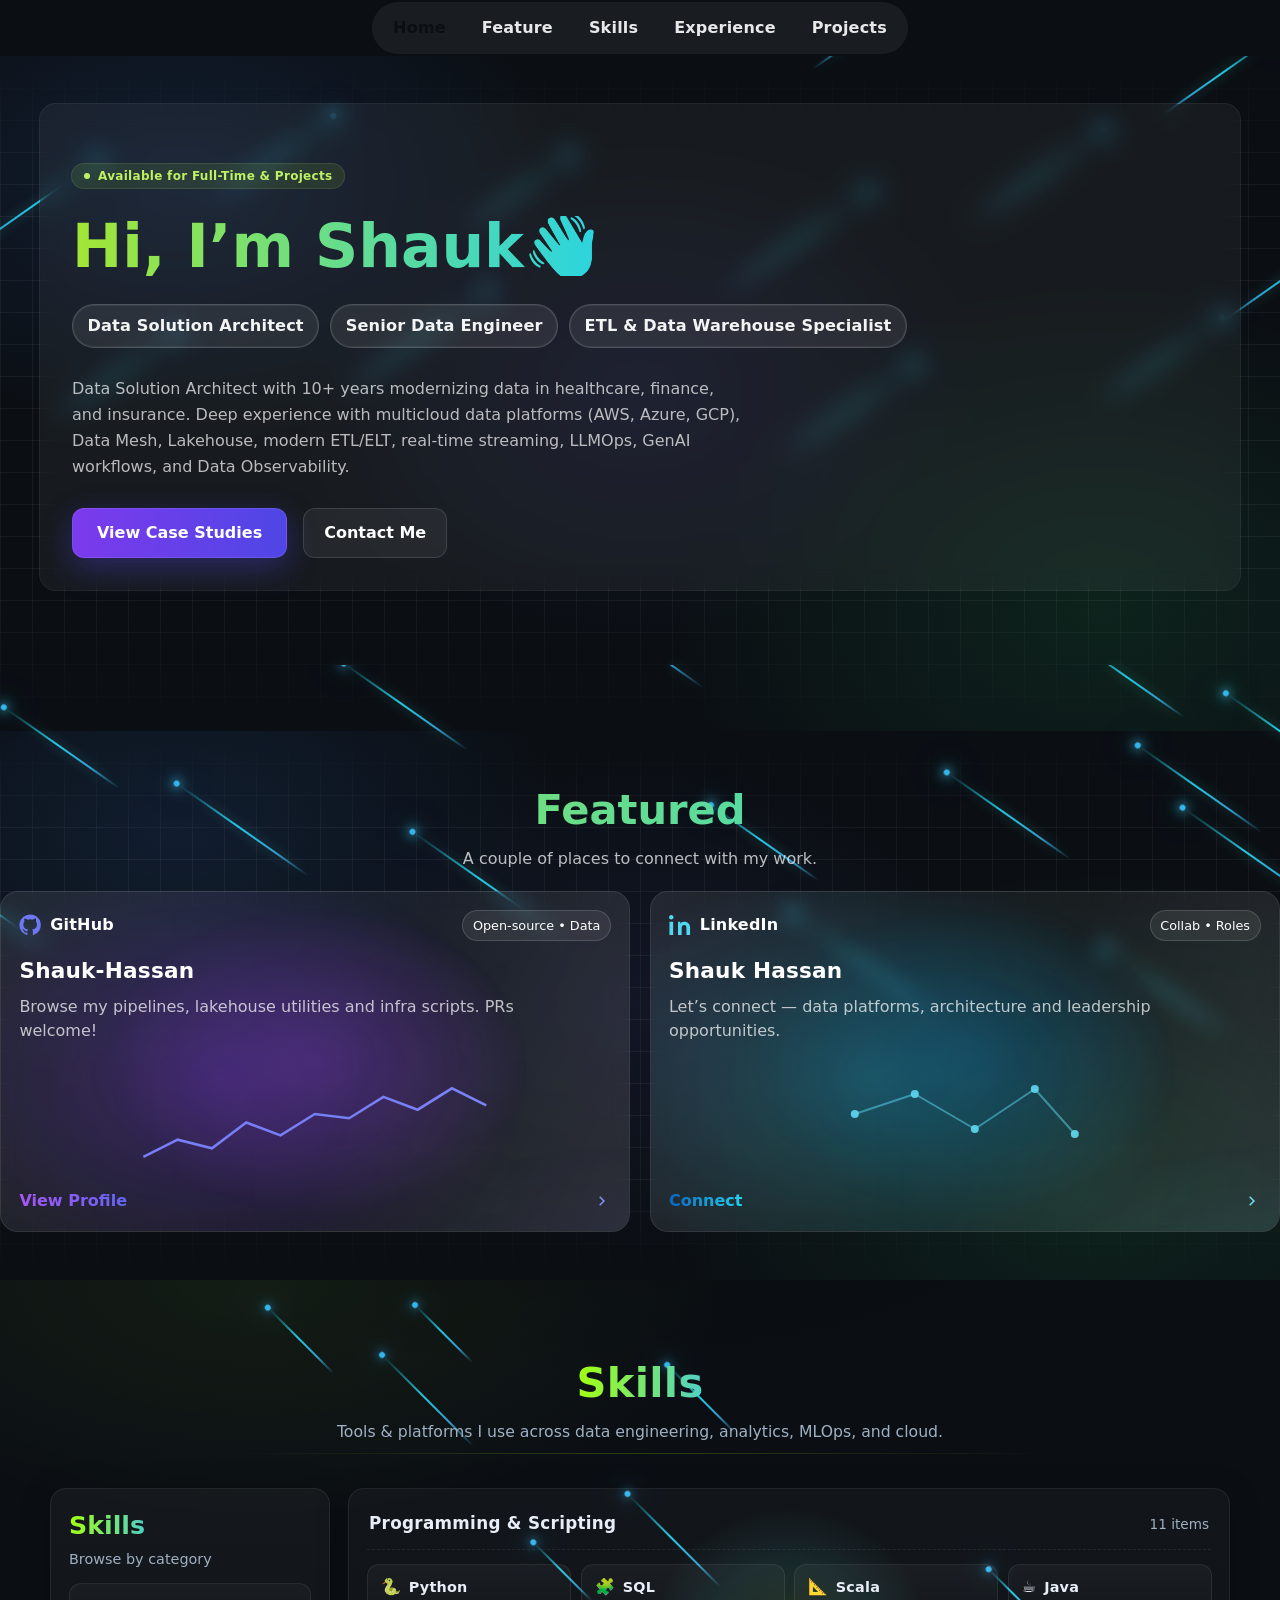
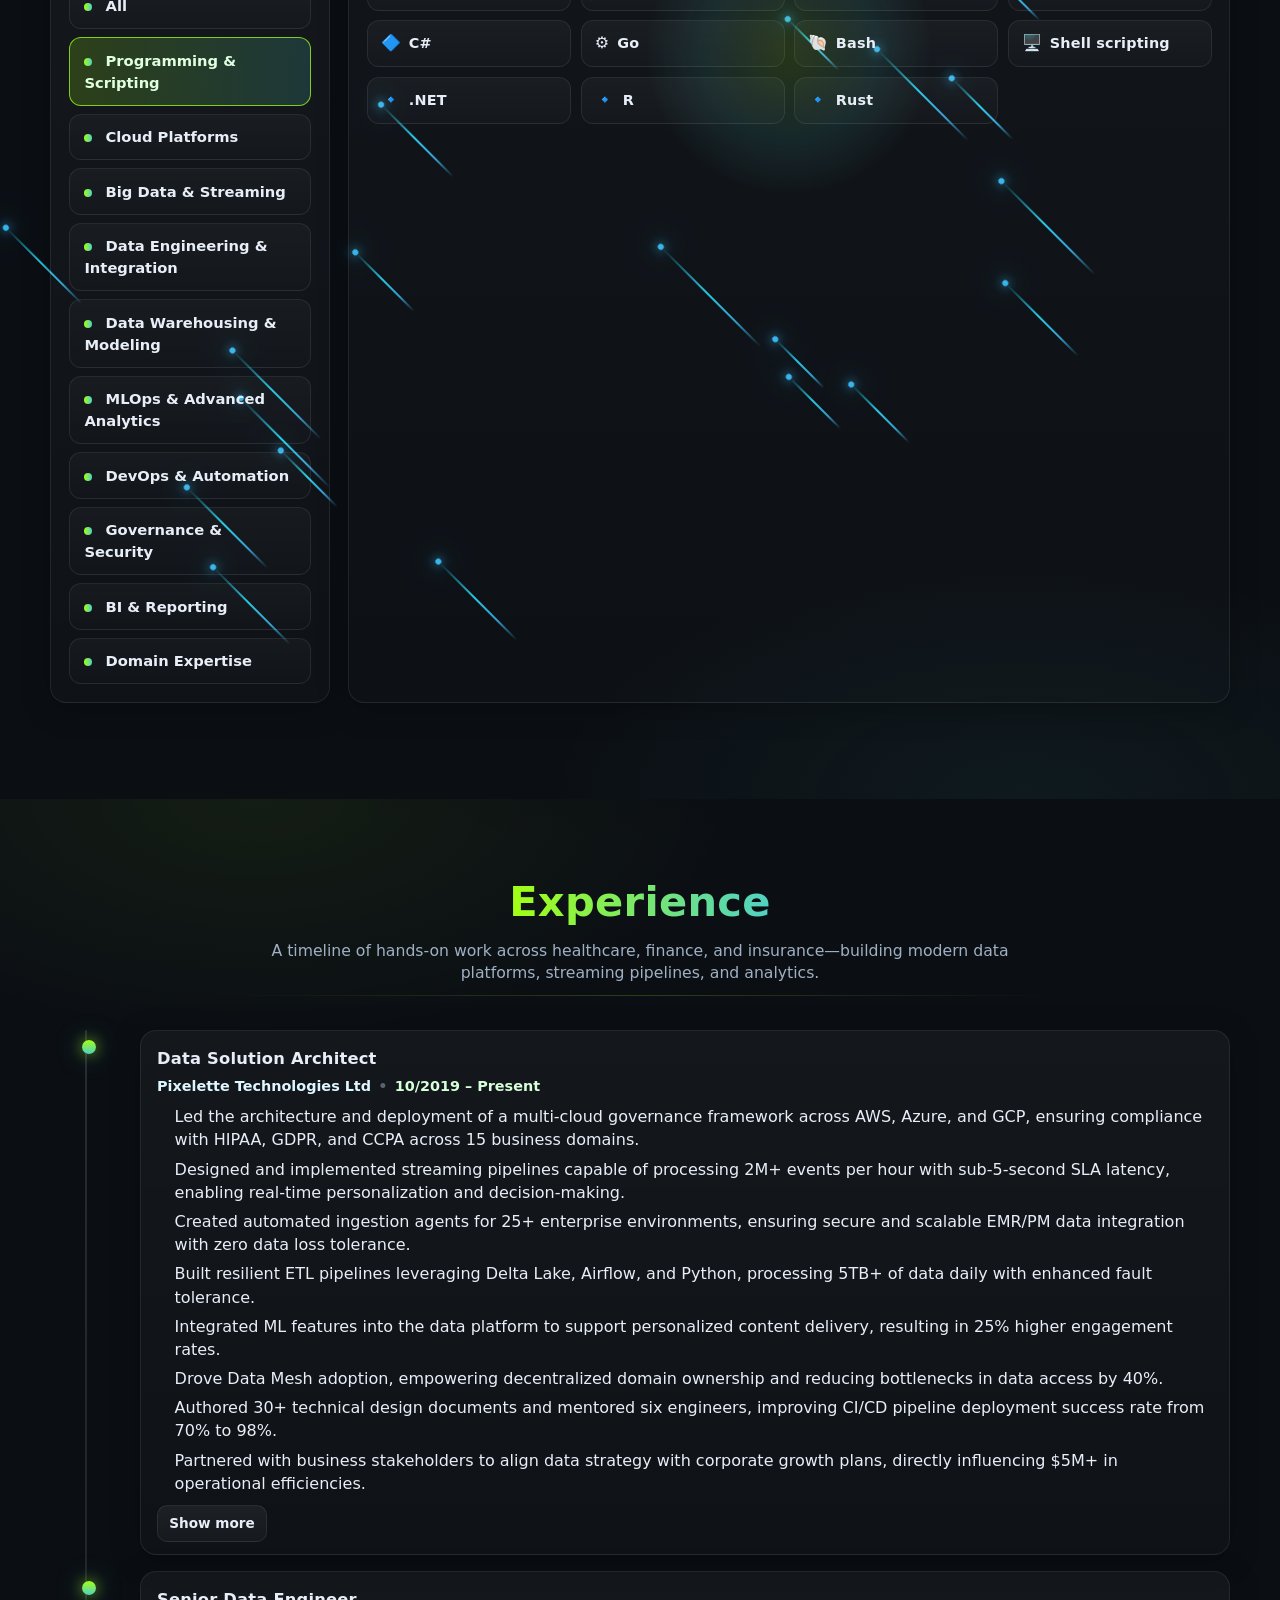
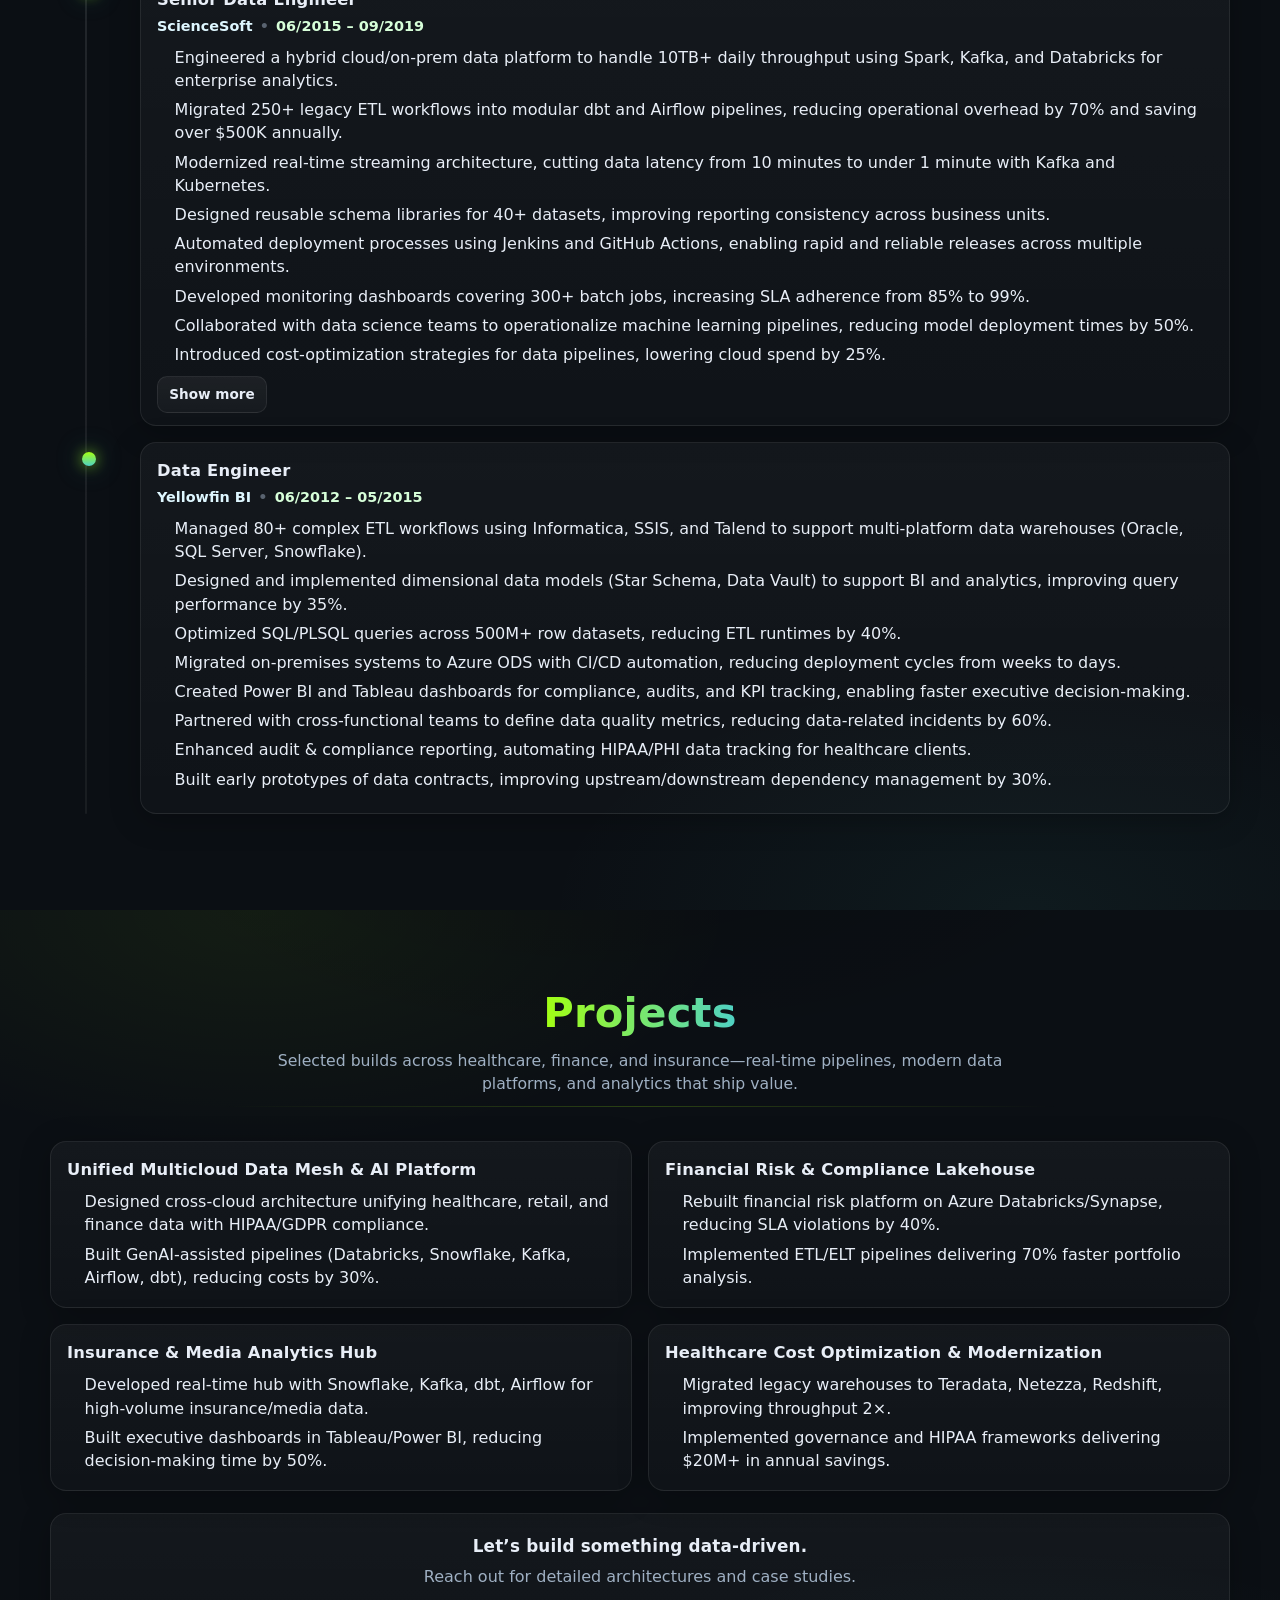
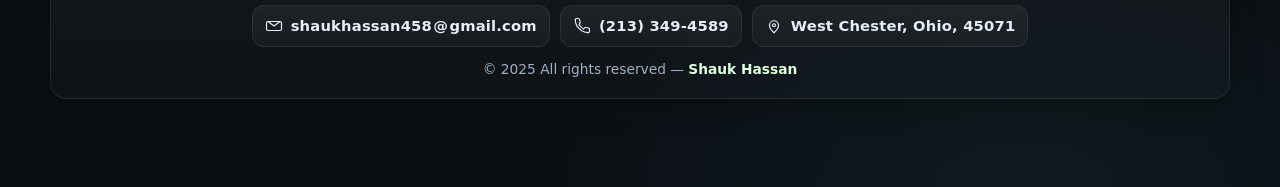
==== commit 294a7687: "Auto-generated commit" ====
--- a/index.html
+++ b/index.html
@@ -5,9 +5,9 @@
     <meta name="viewport" content="width=device-width, initial-scale=1">
     <link rel="icon" type="image/x-icon" href="LOGO.jpg">
   <style>*,:before,:after{--tw-border-spacing-x: 0;--tw-border-spacing-y: 0;--tw-translate-x: 0;--tw-translate-y: 0;--tw-rotate: 0;--tw-skew-x: 0;--tw-skew-y: 0;--tw-scale-x: 1;--tw-scale-y: 1;--tw-pan-x: ;--tw-pan-y: ;--tw-pinch-zoom: ;--tw-scroll-snap-strictness: proximity;--tw-gradient-from-position: ;--tw-gradient-via-position: ;--tw-gradient-to-position: ;--tw-ordinal: ;--tw-slashed-zero: ;--tw-numeric-figure: ;--tw-numeric-spacing: ;--tw-numeric-fraction: ;--tw-ring-inset: ;--tw-ring-offset-width: 0px;--tw-ring-offset-color: #fff;--tw-ring-color: rgb(59 130 246 / .5);--tw-ring-offset-shadow: 0 0 #0000;--tw-ring-shadow: 0 0 #0000;--tw-shadow: 0 0 #0000;--tw-shadow-colored: 0 0 #0000;--tw-blur: ;--tw-brightness: ;--tw-contrast: ;--tw-grayscale: ;--tw-hue-rotate: ;--tw-invert: ;--tw-saturate: ;--tw-sepia: ;--tw-drop-shadow: ;--tw-backdrop-blur: ;--tw-backdrop-brightness: ;--tw-backdrop-contrast: ;--tw-backdrop-grayscale: ;--tw-backdrop-hue-rotate: ;--tw-backdrop-invert: ;--tw-backdrop-opacity: ;--tw-backdrop-saturate: ;--tw-backdrop-sepia: ;--tw-contain-size: ;--tw-contain-layout: ;--tw-contain-paint: ;--tw-contain-style: }*,:before,:after{box-sizing:border-box;border-width:0;border-style:solid;border-color:#e5e7eb}:before,:after{--tw-content: ""}html{line-height:1.5;-webkit-text-size-adjust:100%;-moz-tab-size:4;tab-size:4;font-family:ui-sans-serif,system-ui,sans-serif,"Apple Color Emoji","Segoe UI Emoji",Segoe UI Symbol,"Noto Color Emoji";font-feature-settings:normal;font-variation-settings:normal;-webkit-tap-highlight-color:transparent}body{margin:0;line-height:inherit}h1,h2,h3{font-size:inherit;font-weight:inherit}a{color:inherit;text-decoration:inherit}button{font-family:inherit;font-feature-settings:inherit;font-variation-settings:inherit;font-size:100%;font-weight:inherit;line-height:inherit;letter-spacing:inherit;color:inherit;margin:0;padding:0}button{text-transform:none}button{-webkit-appearance:button;background-color:transparent;background-image:none}h1,h2,h3,p{margin:0}ul{list-style:none;margin:0;padding:0}button{cursor:pointer}svg{display:block;vertical-align:middle}.container{width:100%}@media (min-width: 640px){.container{max-width:640px}}@media (min-width: 768px){.container{max-width:768px}}@media (min-width: 1024px){.container{max-width:1024px}}@media (min-width: 1280px){.container{max-width:1280px}}@media (min-width: 1536px){.container{max-width:1536px}}.pointer-events-none{pointer-events:none}.absolute{position:absolute}.relative{position:relative}.sticky{position:sticky}.inset-0{inset:0}.top-0{top:0}.z-50{z-index:50}.mx-auto{margin-left:auto;margin-right:auto}.block{display:block}.flex{display:flex}.inline-flex{display:inline-flex}.h-1\.5{height:.375rem}.h-14{height:3.5rem}.min-h-\[75vh\]{min-height:75vh}.w-1\.5{width:.375rem}.max-w-2xl{max-width:42rem}.max-w-7xl{max-width:80rem}@keyframes pulse{50%{opacity:.5}}.animate-pulse{animation:pulse 2s cubic-bezier(.4,0,.6,1) infinite}.flex-wrap{flex-wrap:wrap}.items-center{align-items:center}.justify-center{justify-content:center}.gap-2{gap:.5rem}.gap-4{gap:1rem}.space-y-6>:not([hidden])~:not([hidden]){--tw-space-y-reverse: 0;margin-top:calc(1.5rem * calc(1 - var(--tw-space-y-reverse)));margin-bottom:calc(1.5rem * var(--tw-space-y-reverse))}.overflow-hidden{overflow:hidden}.text-balance{text-wrap:balance}.rounded-2xl{border-radius:1rem}.rounded-full{border-radius:9999px}.bg-\[\#0b0f14\]{--tw-bg-opacity: 1;background-color:rgb(11 15 20 / var(--tw-bg-opacity, 1))}.bg-lime-300{--tw-bg-opacity: 1;background-color:rgb(190 242 100 / var(--tw-bg-opacity, 1))}.bg-lime-400\/10{background-color:#a3e6351a}.bg-white\/5{background-color:#ffffff0d}.bg-\[radial-gradient\(360px_260px_at_var\(--mx\,50\%\)_var\(--my\,50\%\)\,rgba\(163\,230\,53\,0\.12\)\,transparent_60\%\)\]{background-image:radial-gradient(360px 260px at var(--mx,50%) var(--my,50%),rgba(163,230,53,.12),transparent 60%)}.bg-gradient-to-r{background-image:linear-gradient(to right,var(--tw-gradient-stops))}.from-lime-400{--tw-gradient-from: #a3e635 var(--tw-gradient-from-position);--tw-gradient-to: rgb(163 230 53 / 0) var(--tw-gradient-to-position);--tw-gradient-stops: var(--tw-gradient-from), var(--tw-gradient-to)}.via-cyan-400{--tw-gradient-to: rgb(34 211 238 / 0) var(--tw-gradient-to-position);--tw-gradient-stops: var(--tw-gradient-from), #22d3ee var(--tw-gradient-via-position), var(--tw-gradient-to)}.to-indigo-400{--tw-gradient-to: #818cf8 var(--tw-gradient-to-position)}.bg-clip-text{background-clip:text}.p-6{padding:1.5rem}.px-3{padding-left:.75rem;padding-right:.75rem}.px-4{padding-left:1rem;padding-right:1rem}.px-6{padding-left:1.5rem;padding-right:1.5rem}.py-1{padding-top:.25rem;padding-bottom:.25rem}.py-10{padding-top:2.5rem;padding-bottom:2.5rem}.text-4xl{font-size:2.25rem;line-height:2.5rem}.text-xs{font-size:.75rem;line-height:1rem}.font-extrabold{font-weight:800}.font-semibold{font-weight:600}.leading-relaxed{line-height:1.625}.leading-tight{line-height:1.25}.tracking-wide{letter-spacing:.025em}.text-lime-300{--tw-text-opacity: 1;color:rgb(190 242 100 / var(--tw-text-opacity, 1))}.text-transparent{color:transparent}.text-white{--tw-text-opacity: 1;color:rgb(255 255 255 / var(--tw-text-opacity, 1))}.text-white\/70{color:#ffffffb3}.opacity-0{opacity:0}.ring-1{--tw-ring-offset-shadow: var(--tw-ring-inset) 0 0 0 var(--tw-ring-offset-width) var(--tw-ring-offset-color);--tw-ring-shadow: var(--tw-ring-inset) 0 0 0 calc(1px + var(--tw-ring-offset-width)) var(--tw-ring-color);box-shadow:var(--tw-ring-offset-shadow),var(--tw-ring-shadow),var(--tw-shadow, 0 0 #0000)}.ring-lime-300\/20{--tw-ring-color: rgb(190 242 100 / .2)}.ring-white\/10{--tw-ring-color: rgb(255 255 255 / .1)}.backdrop-blur-md{--tw-backdrop-blur: blur(12px);-webkit-backdrop-filter:var(--tw-backdrop-blur) var(--tw-backdrop-brightness) var(--tw-backdrop-contrast) var(--tw-backdrop-grayscale) var(--tw-backdrop-hue-rotate) var(--tw-backdrop-invert) var(--tw-backdrop-opacity) var(--tw-backdrop-saturate) var(--tw-backdrop-sepia);backdrop-filter:var(--tw-backdrop-blur) var(--tw-backdrop-brightness) var(--tw-backdrop-contrast) var(--tw-backdrop-grayscale) var(--tw-backdrop-hue-rotate) var(--tw-backdrop-invert) var(--tw-backdrop-opacity) var(--tw-backdrop-saturate) var(--tw-backdrop-sepia)}.transition{transition-property:color,background-color,border-color,text-decoration-color,fill,stroke,opacity,box-shadow,transform,filter,backdrop-filter;transition-timing-function:cubic-bezier(.4,0,.2,1);transition-duration:.15s}@media (min-width: 640px){.sm\:text-5xl{font-size:3rem;line-height:1}}@media (min-width: 1024px){.lg\:space-y-7>:not([hidden])~:not([hidden]){--tw-space-y-reverse: 0;margin-top:calc(1.75rem * calc(1 - var(--tw-space-y-reverse)));margin-bottom:calc(1.75rem * var(--tw-space-y-reverse))}.lg\:p-8{padding:2rem}.lg\:px-10{padding-left:2.5rem;padding-right:2.5rem}.lg\:px-8{padding-left:2rem;padding-right:2rem}.lg\:py-12{padding-top:3rem;padding-bottom:3rem}.lg\:text-6xl{font-size:3.75rem;line-height:1}.group:hover .lg\:group-hover\:opacity-100{opacity:1}}
-</style><link rel="stylesheet" href="styles-SVDIGDG5.css" media="print" onload="this.media='all'"><noscript><link rel="stylesheet" href="styles-SVDIGDG5.css"></noscript><style ng-app-id="ng">.site-nav[_ngcontent-ng-c3123382229]{position:sticky;top:0;background:rgb(11 15 20 / var(--tw-bg-opacity, 1))}.progress-track[_ngcontent-ng-c3123382229]{position:absolute;left:0;right:0;top:0;height:2px}.progress-bar[_ngcontent-ng-c3123382229]{height:100%;background-image:linear-gradient(90deg,#a3e635,#22d3ee);box-shadow:0 0 12px #22d3ee73;transition:width .12s ease}.container[_ngcontent-ng-c3123382229]{max-width:1200px}.nav-list-wrap[_ngcontent-ng-c3123382229]{position:relative;display:inline-flex}.nav-list[_ngcontent-ng-c3123382229]{display:flex;align-items:center;gap:.35rem;padding:.35rem;border-radius:9999px;background:#ffffff0f;margin:0}.nav-list[_ngcontent-ng-c3123382229] > li[_ngcontent-ng-c3123382229]{list-style:none}.nav-pill[_ngcontent-ng-c3123382229]{padding:.55rem .95rem;border-radius:9999px;font-weight:700;letter-spacing:.2px;color:#ffffffe6;background:transparent;transition:transform .18s ease,background .18s ease,color .18s ease}.nav-pill[_ngcontent-ng-c3123382229]:hover{transform:translateY(-1px);background:#ffffff1a}.nav-pill.is-active[_ngcontent-ng-c3123382229]{color:#0b0f14}.nav-indicator[_ngcontent-ng-c3123382229]{position:absolute;left:0;bottom:.35rem;height:calc(100% - .7rem);border-radius:9999px;z-index:0;opacity:0;width:0;background:linear-gradient(90deg,#a3e635,#22d3ee);box-shadow:0 8px 24px #22d3ee59;transition:transform .28s cubic-bezier(.2,.8,.2,1),width .28s cubic-bezier(.2,.8,.2,1),opacity .2s ease}.nav-list[_ngcontent-ng-c3123382229] > li[_ngcontent-ng-c3123382229]{position:relative;z-index:1}@media (max-width: 768px){.nav-list[_ngcontent-ng-c3123382229]{overflow-x:auto;-webkit-overflow-scrolling:touch}.nav-list[_ngcontent-ng-c3123382229]::-webkit-scrollbar{display:none}}[_nghost-ng-c3123382229]{display:block}.left-spotlight[_ngcontent-ng-c3123382229]{--mx: 50%;--my: 50%}.bg-gradient-pan[_ngcontent-ng-c3123382229]{position:absolute;inset:0;background:radial-gradient(640px 420px at 14% 18%,rgba(59,130,246,.12),transparent 60%),radial-gradient(720px 520px at 86% 82%,rgba(34,197,94,.11),transparent 60%),radial-gradient(520px 380px at 50% 50%,rgba(99,102,241,.08),transparent 65%);animation:_ngcontent-ng-c3123382229_gradient-pan 28s ease-in-out infinite alternate}@keyframes _ngcontent-ng-c3123382229_gradient-pan{0%{transform:translate(-5%,-3%) scale(1)}50%{transform:translate(6%,4%) scale(1.03)}to{transform:translate(-2%,5%) scale(1.01)}}.bg-grid-anim[_ngcontent-ng-c3123382229]{position:absolute;inset:0;background-image:linear-gradient(rgba(255,255,255,.05) 1px,transparent 1px),linear-gradient(90deg,rgba(255,255,255,.05) 1px,transparent 1px);background-size:32px 32px,32px 32px;background-position:0 0,0 0;mask-image:linear-gradient(to bottom,transparent,black 20%,black 80%,transparent);animation:_ngcontent-ng-c3123382229_grid-pan 40s linear infinite}@keyframes _ngcontent-ng-c3123382229_grid-pan{0%{background-position:0 0,0 0}to{background-position:256px 160px,256px 160px}}.meteors[_ngcontent-ng-c3123382229]{position:absolute;inset:-12%;overflow:hidden;filter:drop-shadow(0 0 6px rgba(94,234,212,.45))}.meteors[_ngcontent-ng-c3123382229]   li[_ngcontent-ng-c3123382229]{position:absolute;list-style:none;top:var(--top);left:var(--left);width:var(--len, 160px);height:2px;border-radius:9999px;transform:rotate(-35deg) translateZ(0);background:linear-gradient(90deg,#0000,#38bdf8d9 25%,#22d3ee 55%,#0000);animation:_ngcontent-ng-c3123382229_meteor var(--dur, 7s) var(--delay, 0s) linear infinite;opacity:.95}.meteors[_ngcontent-ng-c3123382229]   li[_ngcontent-ng-c3123382229]:before{content:"";position:absolute;right:-4px;top:-2px;width:6px;height:6px;border-radius:9999px;background:#38bdf8;box-shadow:0 0 10px #38bdf8e6,0 0 20px #22d3eeb3,0 0 36px #22d3ee8c}@keyframes _ngcontent-ng-c3123382229_meteor{0%{transform:translateZ(0) rotate(-35deg);opacity:0}8%{opacity:1}92%{opacity:1}to{transform:translate3d(120vmax,120vmax,0) rotate(-35deg);opacity:0}}.btn-primary[_ngcontent-ng-c3123382229]{position:relative;display:inline-flex;align-items:center;justify-content:center;padding:12px 24px;border-radius:12px;font-weight:600;background-image:linear-gradient(90deg,#7c3aed,#4f46e5);color:#fff;box-shadow:0 10px 30px #4f46e559;border:1px solid rgba(255,255,255,.1);transition:transform .2s ease,box-shadow .2s ease,background-position .2s ease;overflow:hidden}.btn-primary[_ngcontent-ng-c3123382229]:hover{transform:translateY(-1px);box-shadow:0 14px 36px #4f46e573}.btn-primary[_ngcontent-ng-c3123382229]:after{content:"";position:absolute;inset:0;background:linear-gradient(110deg,transparent,rgba(255,255,255,.28),transparent);background-size:200% 100%;opacity:0;transition:opacity .3s ease}.btn-primary[_ngcontent-ng-c3123382229]:hover:after{opacity:.7;animation:_ngcontent-ng-c3123382229_sheen 1.2s linear infinite}.btn-ghost[_ngcontent-ng-c3123382229]{display:inline-flex;align-items:center;justify-content:center;padding:12px 20px;border-radius:12px;font-weight:600;background:#ffffff0f;color:#fff;border:1px solid rgba(255,255,255,.12);transition:background .2s ease,transform .2s ease}.btn-ghost[_ngcontent-ng-c3123382229]:hover{background:#ffffff1f;transform:translateY(-1px)}@keyframes _ngcontent-ng-c3123382229_sheen{to{background-position-x:150%}}.roles[_ngcontent-ng-c3123382229]{display:flex;flex-wrap:wrap;gap:.6rem .7rem;margin:.2rem 0 0;padding:0;list-style:none}.roles[_ngcontent-ng-c3123382229]   li[_ngcontent-ng-c3123382229]{padding:.55rem .9rem;border-radius:9999px;background:#ffffff14;color:#fffffff2;border:1px solid rgba(255,255,255,.16);box-shadow:inset 0 0 0 1px #ffffff0f;font-weight:700;letter-spacing:.15px;font-size:clamp(.9rem,.85rem + .2vw,1.05rem)}.contact-popover[_ngcontent-ng-c3123382229]{position:absolute;left:0;top:100%;margin-top:.5rem;z-index:50;background:#111827eb;border:1px solid rgba(255,255,255,.12);border-radius:12px;padding:.6rem;min-width:260px;box-shadow:0 20px 60px #00000059}.contact-item[_ngcontent-ng-c3123382229]{display:block;color:#fff;text-decoration:none;padding:.5rem .6rem;border-radius:10px;font-weight:600}.contact-item[_ngcontent-ng-c3123382229]:hover{background:#ffffff14}@media (prefers-reduced-motion: reduce){.bg-gradient-pan[_ngcontent-ng-c3123382229], .bg-grid-anim[_ngcontent-ng-c3123382229], .meteors[_ngcontent-ng-c3123382229]   li[_ngcontent-ng-c3123382229]{animation:none!important}}</style><style ng-app-id="ng">[_nghost-ng-c2763432455]{display:block}.left-spotlight[_ngcontent-ng-c2763432455]{--mx: 50%;--my: 50%}.bg-gradient-pan[_ngcontent-ng-c2763432455]{position:absolute;inset:0;background:radial-gradient(640px 420px at 14% 18%,rgba(59,130,246,.12),transparent 60%),radial-gradient(720px 520px at 86% 82%,rgba(34,197,94,.11),transparent 60%),radial-gradient(520px 380px at 50% 50%,rgba(99,102,241,.08),transparent 65%);animation:_ngcontent-ng-c2763432455_gradient-pan 28s ease-in-out infinite alternate}@keyframes _ngcontent-ng-c2763432455_gradient-pan{0%{transform:translate(-5%,-3%) scale(1)}50%{transform:translate(6%,4%) scale(1.03)}to{transform:translate(-2%,5%) scale(1.01)}}.bg-grid-anim[_ngcontent-ng-c2763432455]{position:absolute;inset:0;background-image:linear-gradient(rgba(255,255,255,.05) 1px,transparent 1px),linear-gradient(90deg,rgba(255,255,255,.05) 1px,transparent 1px);background-size:32px 32px,32px 32px;background-position:0 0,0 0;mask-image:linear-gradient(to bottom,transparent,black 20%,black 80%,transparent);animation:_ngcontent-ng-c2763432455_grid-pan 40s linear infinite}@keyframes _ngcontent-ng-c2763432455_grid-pan{0%{background-position:0 0,0 0}to{background-position:256px 160px,256px 160px}}.meteors[_ngcontent-ng-c2763432455]{position:absolute;inset:-12%;overflow:hidden;filter:drop-shadow(0 0 6px rgba(94,234,212,.45))}.meteors[_ngcontent-ng-c2763432455]   li[_ngcontent-ng-c2763432455]{position:absolute;list-style:none;top:var(--top);left:var(--left);width:var(--len, 160px);height:2px;border-radius:9999px;transform:rotate(-35deg) translateZ(0);background:linear-gradient(90deg,#0000,#38bdf8d9 25%,#22d3ee 55%,#0000);animation:_ngcontent-ng-c2763432455_meteor var(--dur, 7s) var(--delay, 0s) linear infinite;opacity:.95}.meteors[_ngcontent-ng-c2763432455]   li[_ngcontent-ng-c2763432455]:before{content:"";position:absolute;right:-4px;top:-2px;width:6px;height:6px;border-radius:9999px;background:#38bdf8;box-shadow:0 0 10px #38bdf8e6,0 0 20px #22d3eeb3,0 0 36px #22d3ee8c}@keyframes _ngcontent-ng-c2763432455_meteor{0%{transform:translateZ(0) rotate(-35deg);opacity:0}8%{opacity:1}92%{opacity:1}to{transform:translate3d(120vmax,120vmax,0) rotate(-35deg);opacity:0}}.btn-primary[_ngcontent-ng-c2763432455]{position:relative;display:inline-flex;align-items:center;justify-content:center;padding:12px 24px;border-radius:12px;font-weight:600;background-image:linear-gradient(90deg,#7c3aed,#4f46e5);color:#fff;box-shadow:0 10px 30px #4f46e559;border:1px solid rgba(255,255,255,.1);transition:transform .2s ease,box-shadow .2s ease,background-position .2s ease;overflow:hidden}.btn-primary[_ngcontent-ng-c2763432455]:hover{transform:translateY(-1px);box-shadow:0 14px 36px #4f46e573}.btn-primary[_ngcontent-ng-c2763432455]:after{content:"";position:absolute;inset:0;background:linear-gradient(110deg,transparent,rgba(255,255,255,.28),transparent);background-size:200% 100%;opacity:0;transition:opacity .3s ease}.btn-primary[_ngcontent-ng-c2763432455]:hover:after{opacity:.7;animation:_ngcontent-ng-c2763432455_sheen 1.2s linear infinite}.btn-ghost[_ngcontent-ng-c2763432455]{display:inline-flex;align-items:center;justify-content:center;padding:12px 20px;border-radius:12px;font-weight:600;background:#ffffff0f;color:#fff;border:1px solid rgba(255,255,255,.12);transition:background .2s ease,transform .2s ease}.btn-ghost[_ngcontent-ng-c2763432455]:hover{background:#ffffff1f;transform:translateY(-1px)}@keyframes _ngcontent-ng-c2763432455_sheen{to{background-position-x:150%}}.roles[_ngcontent-ng-c2763432455]{display:flex;flex-wrap:wrap;gap:.6rem .7rem;margin:.2rem 0 0;padding:0;list-style:none}.roles[_ngcontent-ng-c2763432455]   li[_ngcontent-ng-c2763432455]{padding:.55rem .9rem;border-radius:9999px;background:#ffffff14;color:#fffffff2;border:1px solid rgba(255,255,255,.16);box-shadow:inset 0 0 0 1px #ffffff0f;font-weight:700;letter-spacing:.15px;font-size:clamp(.9rem,.85rem + .2vw,1.05rem)}.contact-popover[_ngcontent-ng-c2763432455]{position:absolute;left:0;top:100%;margin-top:.5rem;z-index:50;background:#111827eb;-webkit-backdrop-filter:blur(8px);backdrop-filter:blur(8px);border:1px solid rgba(255,255,255,.12);border-radius:12px;padding:.6rem;min-width:260px;box-shadow:0 20px 60px #00000059}.contact-item[_ngcontent-ng-c2763432455]{display:block;color:#fff;text-decoration:none;padding:.5rem .6rem;border-radius:10px;font-weight:600}.contact-item[_ngcontent-ng-c2763432455]:hover{background:#ffffff14}@media (prefers-reduced-motion: reduce){.bg-gradient-pan[_ngcontent-ng-c2763432455], .bg-grid-anim[_ngcontent-ng-c2763432455], .meteors[_ngcontent-ng-c2763432455]   li[_ngcontent-ng-c2763432455]{animation:none!important}}</style><style ng-app-id="ng">.feature-wrap[_ngcontent-ng-c3387766633]{position:relative;padding:3rem 0;background:rgb(11 15 20 / var(--tw-bg-opacity, 1))}.feature-bg[_ngcontent-ng-c3387766633]{position:absolute;inset:0;pointer-events:none;z-index:0}.feature-head[_ngcontent-ng-c3387766633], .feature-grid[_ngcontent-ng-c3387766633]{position:relative;z-index:1}.feature-bg[_ngcontent-ng-c3387766633]   .bg-gradient-pan[_ngcontent-ng-c3387766633]{position:absolute;inset:0;background:radial-gradient(640px 420px at 14% 18%,rgba(59,130,246,.12),transparent 60%),radial-gradient(720px 520px at 86% 82%,rgba(34,197,94,.11),transparent 60%),radial-gradient(520px 380px at 50% 50%,rgba(99,102,241,.08),transparent 65%);animation:_ngcontent-ng-c3387766633_feature-gradient-pan 28s ease-in-out infinite alternate}@keyframes _ngcontent-ng-c3387766633_feature-gradient-pan{0%{transform:translate(-5%,-3%) scale(1)}50%{transform:translate(6%,4%) scale(1.03)}to{transform:translate(-2%,5%) scale(1.01)}}.feature-bg[_ngcontent-ng-c3387766633]   .bg-grid-anim[_ngcontent-ng-c3387766633]{position:absolute;inset:0;background-image:linear-gradient(rgba(255,255,255,.05) 1px,transparent 1px),linear-gradient(90deg,rgba(255,255,255,.05) 1px,transparent 1px);background-size:32px 32px,32px 32px;-webkit-mask-image:linear-gradient(to bottom,transparent,#000 20%,#000 80%,transparent);mask-image:linear-gradient(to bottom,transparent,#000 20%,#000 80%,transparent);animation:_ngcontent-ng-c3387766633_feature-grid-pan 40s linear infinite}@keyframes _ngcontent-ng-c3387766633_feature-grid-pan{0%{background-position:0 0,0 0}to{background-position:256px 160px,256px 160px}}.feature-bg[_ngcontent-ng-c3387766633]   .meteors[_ngcontent-ng-c3387766633]{position:absolute;inset:-12%;overflow:hidden;filter:drop-shadow(0 0 6px rgba(94,234,212,.45))}.feature-bg[_ngcontent-ng-c3387766633]   .meteors[_ngcontent-ng-c3387766633]{--speed: 0}.feature-bg[_ngcontent-ng-c3387766633]   .meteors[_ngcontent-ng-c3387766633]   li[_ngcontent-ng-c3387766633]{position:absolute;list-style:none;top:var(--top);right:var(--right);width:var(--len, 160px);height:2px;border-radius:9999px;transform:rotate(35deg) translateZ(0);background:linear-gradient(270deg,#0000,#38bdf8d9 25%,#22d3ee 55%,#0000);animation:_ngcontent-ng-c3387766633_feature-meteor var(--dur, 12s) var(--delay, 0s) linear infinite;opacity:.95}.feature-bg[_ngcontent-ng-c3387766633]   .meteors[_ngcontent-ng-c3387766633]   li[_ngcontent-ng-c3387766633]:before{content:"";position:absolute;left:-4px;top:-2px;width:6px;height:6px;border-radius:9999px;background:#38bdf8;box-shadow:0 0 10px #38bdf8e6,0 0 20px #22d3eeb3,0 0 36px #22d3ee8c}@keyframes _ngcontent-ng-c3387766633_feature-meteor{0%{transform:translateZ(0) rotate(35deg);opacity:0}8%{opacity:1}92%{opacity:1}to{transform:translate3d(-80vmax,80vmax,0) rotate(35deg);opacity:0}}.feature-bg[_ngcontent-ng-c3387766633]   .meteors[_ngcontent-ng-c3387766633]   li[_ngcontent-ng-c3387766633]:nth-child(1){--top:-6%;--right: 5%;--len:160px;--dur:6.5s;--delay:0s}.feature-bg[_ngcontent-ng-c3387766633]   .meteors[_ngcontent-ng-c3387766633]   li[_ngcontent-ng-c3387766633]:nth-child(2){--top: 2%;--right:15%;--len:130px;--dur:7.2s;--delay:1s}.feature-bg[_ngcontent-ng-c3387766633]   .meteors[_ngcontent-ng-c3387766633]   li[_ngcontent-ng-c3387766633]:nth-child(3){--top:-8%;--right:28%;--len:180px;--dur:6.8s;--delay:2.2s}.feature-bg[_ngcontent-ng-c3387766633]   .meteors[_ngcontent-ng-c3387766633]   li[_ngcontent-ng-c3387766633]:nth-child(4){--top:10%;--right: 5%;--len:140px;--dur:7.8s;--delay:.8s}.feature-bg[_ngcontent-ng-c3387766633]   .meteors[_ngcontent-ng-c3387766633]   li[_ngcontent-ng-c3387766633]:nth-child(5){--top:-4%;--right:45%;--len:170px;--dur:6.2s;--delay:1.6s}.feature-bg[_ngcontent-ng-c3387766633]   .meteors[_ngcontent-ng-c3387766633]   li[_ngcontent-ng-c3387766633]:nth-child(6){--top: 6%;--right:60%;--len:150px;--dur:7.4s;--delay:.3s}.feature-bg[_ngcontent-ng-c3387766633]   .meteors[_ngcontent-ng-c3387766633]   li[_ngcontent-ng-c3387766633]:nth-child(7){--top:-9%;--right:72%;--len:190px;--dur:6.6s;--delay:2.7s}.feature-bg[_ngcontent-ng-c3387766633]   .meteors[_ngcontent-ng-c3387766633]   li[_ngcontent-ng-c3387766633]:nth-child(8){--top:12%;--right:82%;--len:140px;--dur:7.6s;--delay:1.1s}.feature-bg[_ngcontent-ng-c3387766633]   .meteors[_ngcontent-ng-c3387766633]   li[_ngcontent-ng-c3387766633]:nth-child(9){--top:-7%;--right:90%;--len:160px;--dur:6.9s;--delay:3.2s}.feature-bg[_ngcontent-ng-c3387766633]   .meteors[_ngcontent-ng-c3387766633]   li[_ngcontent-ng-c3387766633]:nth-child(10){--top:18%;--right:10%;--len:150px;--dur:7.9s;--delay:2s}.feature-bg[_ngcontent-ng-c3387766633]   .meteors[_ngcontent-ng-c3387766633]   li[_ngcontent-ng-c3387766633]:nth-child(11){--top:28%;--right: 6%;--len:170px;--dur:7.1s;--delay:.7s}.feature-bg[_ngcontent-ng-c3387766633]   .meteors[_ngcontent-ng-c3387766633]   li[_ngcontent-ng-c3387766633]:nth-child(12){--top:22%;--right:22%;--len:150px;--dur:8s;--delay:2.1s}.feature-bg[_ngcontent-ng-c3387766633]   .meteors[_ngcontent-ng-c3387766633]   li[_ngcontent-ng-c3387766633]:nth-child(13){--top:26%;--right:38%;--len:130px;--dur:7.2s;--delay:1.2s}.feature-bg[_ngcontent-ng-c3387766633]   .meteors[_ngcontent-ng-c3387766633]   li[_ngcontent-ng-c3387766633]:nth-child(14){--top:32%;--right:54%;--len:180px;--dur:6.6s;--delay:2.8s}.feature-bg[_ngcontent-ng-c3387766633]   .meteors[_ngcontent-ng-c3387766633]   li[_ngcontent-ng-c3387766633]:nth-child(15){--top:24%;--right:70%;--len:160px;--dur:7.4s;--delay:1.6s}.feature-bg[_ngcontent-ng-c3387766633]   .meteors[_ngcontent-ng-c3387766633]   li[_ngcontent-ng-c3387766633]:nth-child(16){--top:36%;--right:86%;--len:150px;--dur:7.7s;--delay:.9s}.feature-bg[_ngcontent-ng-c3387766633]   .meteors[_ngcontent-ng-c3387766633]   li[_ngcontent-ng-c3387766633]:nth-child(17){--top:48%;--right:12%;--len:150px;--dur:7.6s;--delay:1.3s}.feature-bg[_ngcontent-ng-c3387766633]   .meteors[_ngcontent-ng-c3387766633]   li[_ngcontent-ng-c3387766633]:nth-child(18){--top:44%;--right:30%;--len:180px;--dur:6.9s;--delay:2.4s}@media (prefers-reduced-motion: reduce){.feature-bg[_ngcontent-ng-c3387766633]   .bg-gradient-pan[_ngcontent-ng-c3387766633], .feature-bg[_ngcontent-ng-c3387766633]   .bg-grid-anim[_ngcontent-ng-c3387766633], .feature-bg[_ngcontent-ng-c3387766633]   .meteors[_ngcontent-ng-c3387766633]   li[_ngcontent-ng-c3387766633]{animation:none!important}}.feature-wrap[_ngcontent-ng-c3387766633]{padding:3rem 0;background:rgb(11 15 20 / var(--tw-bg-opacity, 1))}.feature-head[_ngcontent-ng-c3387766633]{text-align:center;margin-bottom:1.25rem}.feature-head[_ngcontent-ng-c3387766633]   h2[_ngcontent-ng-c3387766633]{margin:0;font-weight:900;font-size:clamp(1.8rem,1.2rem + 2.4vw,2.6rem);background-image:linear-gradient(90deg,#a3e635,#22d3ee);-webkit-background-clip:text;background-clip:text;color:transparent}.feature-head[_ngcontent-ng-c3387766633]   p[_ngcontent-ng-c3387766633]{margin-top:.35rem;color:#ffffffb8}.feature-grid[_ngcontent-ng-c3387766633]{display:grid;gap:1rem;grid-template-columns:1fr}@media (min-width: 900px){.feature-grid[_ngcontent-ng-c3387766633]{grid-template-columns:1fr 1fr;gap:1.2rem}}.card[_ngcontent-ng-c3387766633]{--a1:#7c3aed;--a2:#4f46e5;--glow: rgba(124,58,237,.28);position:relative;display:flex;flex-direction:column;gap:.9rem;padding:1.15rem;border-radius:18px;color:#fff;text-decoration:none;background:#ffffff0e;border:1px solid rgba(255,255,255,.12);-webkit-backdrop-filter:blur(10px);backdrop-filter:blur(10px);overflow:hidden;transform-style:preserve-3d;isolation:isolate;transition:box-shadow .25s ease,transform .25s ease}.card[_ngcontent-ng-c3387766633]:hover{box-shadow:0 18px 60px #00000059}.accent-gh[_ngcontent-ng-c3387766633]{--a1:#a855f7;--a2:#6366f1;--glow: rgba(124,58,237,.35)}.accent-li[_ngcontent-ng-c3387766633]{--a1:#0A66C2;--a2:#22d3ee;--glow: rgba(34,211,238,.25)}.card[_ngcontent-ng-c3387766633]:before{content:"";position:absolute;inset:0;pointer-events:none;z-index:-1;background:radial-gradient(520px 360px at 35% 55%,var(--glow) 0%,transparent 60%),linear-gradient(90deg,rgba(255,255,255,.04) 0%,transparent 42%);opacity:.95}.card[_ngcontent-ng-c3387766633]:after{content:"";position:absolute;inset:0;pointer-events:none;background:linear-gradient(115deg,transparent 55%,rgba(255,255,255,.05) 72%,rgba(255,255,255,.12) 100%);opacity:.6}.ambient-glow[_ngcontent-ng-c3387766633]{position:absolute;inset:-22%;z-index:-2;opacity:.85;background:radial-gradient(360px 260px at var(--mx,50%) var(--my,50%),color-mix(in oklab,var(--a1) 28%,transparent) 0%,transparent 60%),radial-gradient(520px 380px at 85% 120%,color-mix(in oklab,var(--a2) 20%,transparent) 0%,transparent 70%);transition:opacity .35s ease,transform .35s ease;-webkit-mask-image:linear-gradient(to bottom,transparent,#000 10%,#000 90%,transparent);mask-image:linear-gradient(to bottom,transparent,#000 10%,#000 90%,transparent)}.shine[_ngcontent-ng-c3387766633]{position:absolute;inset:-10% -40%;pointer-events:none;background:linear-gradient(110deg,transparent 0%,rgba(255,255,255,.22) 18%,rgba(255,255,255,.55) 24%,rgba(255,255,255,.22) 30%,transparent 40%);transform:translate(-120%);opacity:0}.card-head[_ngcontent-ng-c3387766633]{display:flex;align-items:center;justify-content:space-between;gap:.8rem}.badge[_ngcontent-ng-c3387766633]{display:flex;align-items:center;gap:.55rem;font-weight:800;letter-spacing:.2px}.badge[_ngcontent-ng-c3387766633]   .ico[_ngcontent-ng-c3387766633]{width:22px;height:22px;color:color-mix(in oklab,var(--a2),white 10%)}.chip[_ngcontent-ng-c3387766633]{font-size:.8rem;padding:.28rem .6rem;border-radius:9999px;background:#ffffff14;border:1px solid rgba(255,255,255,.14)}.card-body[_ngcontent-ng-c3387766633]{display:flex;flex-direction:column;gap:.5rem}.title[_ngcontent-ng-c3387766633]{font-weight:900;letter-spacing:.2px;font-size:clamp(1.1rem,.95rem + .8vw,1.35rem)}.desc[_ngcontent-ng-c3387766633]{color:#ffffffb8;max-width:52ch}.parallax[_ngcontent-ng-c3387766633]{position:relative;height:120px;margin-top:.2rem;color:color-mix(in oklab,var(--a2),white 15%);transform:translateZ(36px)}.graph[_ngcontent-ng-c3387766633], .net[_ngcontent-ng-c3387766633]{width:100%;height:100%}.card-foot[_ngcontent-ng-c3387766633]{display:flex;align-items:center;justify-content:space-between;gap:.6rem}.cta[_ngcontent-ng-c3387766633]{font-weight:800;background-image:linear-gradient(90deg,var(--a1),var(--a2));-webkit-background-clip:text;background-clip:text;color:transparent}.arrow[_ngcontent-ng-c3387766633]{width:18px;height:18px;color:color-mix(in oklab,var(--a2),white 20%)}@media (prefers-reduced-motion: reduce){.shine[_ngcontent-ng-c3387766633]{display:none}}</style><style ng-app-id="ng">[_nghost-ng-c796886937]{--bg: #0b0f14;--panel: rgba(20,24,30,.65);--border: rgba(255,255,255,.08);--text: #e8eef7;--muted: #9fb0c3;--accent: #a3ff12;--accent-2: #4fd1c5;--glow: 0 10px 40px rgba(163,255,18,.14);display:block}.skills-alt-wrap[_ngcontent-ng-c796886937]{position:relative;overflow:hidden;background:radial-gradient(800px 400px at 20% 0%,rgba(163,255,18,.06),transparent 60%),radial-gradient(800px 400px at 80% 100%,rgba(79,209,197,.06),transparent 60%),var(--bg);padding:4rem 1rem 6rem}.container[_ngcontent-ng-c796886937]{max-width:1180px;margin:0 auto;position:relative;z-index:1}.shooting-bg[_ngcontent-ng-c796886937]{position:absolute;inset:0;pointer-events:none;z-index:0;background:radial-gradient(900px 400px at 50% -10%,rgba(0,0,0,.18),transparent 60%)}.meteor-field[_ngcontent-ng-c796886937]{position:absolute;inset:-12%;overflow:hidden;filter:drop-shadow(0 0 6px rgba(94,234,212,.45));--speed: 1}.meteor[_ngcontent-ng-c796886937]{position:absolute;list-style:none;top:var(--top);right:var(--right);width:var(--len, 160px);height:2px;border-radius:9999px;transform:rotate(45deg) translateZ(0);will-change:transform,opacity;background:linear-gradient(270deg,#0000,#38bdf8d9 25%,#22d3ee 55%,#0000);opacity:.95;animation-name:_ngcontent-ng-c796886937_feature-meteor-rtlb;animation-duration:calc(var(--dur, 7s) * var(--speed, 1));animation-delay:var(--delay, 0s);animation-timing-function:linear;animation-iteration-count:infinite}.meteor[_ngcontent-ng-c796886937]:before{content:"";position:absolute;left:-4px;top:-2px;width:6px;height:6px;border-radius:9999px;background:#38bdf8;box-shadow:0 0 10px #38bdf8e6,0 0 20px #22d3eeb3,0 0 36px #22d3ee8c}@keyframes _ngcontent-ng-c796886937_feature-meteor-rtlb{0%{transform:translateZ(0) rotate(45deg);opacity:0}6%{opacity:1}to{transform:translate3d(-60vw,40vh,0) rotate(45deg);opacity:0}}.section-head[_ngcontent-ng-c796886937]{text-align:center;margin:0 auto 18px;padding:8px 12px 16px;max-width:860px}.section-title[_ngcontent-ng-c796886937]{margin:0;font-size:clamp(1.6rem,1rem + 2.2vw,2.6rem);font-weight:900;letter-spacing:.3px;color:var(--text)}.grad[_ngcontent-ng-c796886937]{background:linear-gradient(90deg,var(--accent),var(--accent-2));-webkit-background-clip:text;background-clip:text;color:transparent}.section-sub[_ngcontent-ng-c796886937]{margin:6px auto 10px;color:var(--muted);font-size:.98rem;line-height:1.45;max-width:720px}.section-rule[_ngcontent-ng-c796886937]{height:1px;width:100%;margin:10px auto 0;background:linear-gradient(90deg,#a3ff1200,#a3ff1299,#4fd1c500);opacity:.35}.layout[_ngcontent-ng-c796886937]{display:grid;grid-template-columns:280px 1fr;gap:18px}@media (max-width: 920px){.layout[_ngcontent-ng-c796886937]{grid-template-columns:1fr}}.glass[_ngcontent-ng-c796886937]{background:linear-gradient(180deg,#ffffff0a,#ffffff05);border:1px solid var(--border);border-radius:16px;box-shadow:0 6px 30px #00000040}.sidebar[_ngcontent-ng-c796886937]{padding:18px;position:sticky;top:24px;align-self:start}.title[_ngcontent-ng-c796886937]   h2[_ngcontent-ng-c796886937]{margin:0;font-size:clamp(1.3rem,1.1rem + .6vw,1.6rem);color:var(--text);font-weight:900}.muted[_ngcontent-ng-c796886937]{color:var(--muted);margin:4px 0 12px;font-size:.9rem}.tabs[_ngcontent-ng-c796886937]{display:flex;flex-direction:column;gap:8px}.tab[_ngcontent-ng-c796886937]{text-align:left;background:linear-gradient(180deg,#ffffff08,#ffffff03);border:1px solid var(--border);color:var(--text);font-weight:600;font-size:.92rem;padding:.7rem .9rem;border-radius:12px;transition:all .2s ease}.tab[_ngcontent-ng-c796886937]   .dot[_ngcontent-ng-c796886937]{display:inline-block;width:8px;height:8px;border-radius:999px;background:linear-gradient(90deg,var(--accent),var(--accent-2));margin-right:.5rem;vertical-align:middle}.tab[_ngcontent-ng-c796886937]:hover{border-color:#a3ff1273;box-shadow:var(--glow);transform:translateY(-1px)}.tab.active[_ngcontent-ng-c796886937]{color:#dfffe0;border-color:#a3ff12bf;background:linear-gradient(90deg,#a3ff122e,#4fd1c52e)}.panel[_ngcontent-ng-c796886937]{position:relative;padding:18px;border-radius:16px;border:1px solid var(--border);background:radial-gradient(220px 220px at var(--mx, 50%) var(--my, 20%),rgba(163,255,18,.14),rgba(79,209,197,.1) 40%,transparent 65%),linear-gradient(180deg,#ffffff08,#ffffff03);overflow:hidden}.panel-head[_ngcontent-ng-c796886937]{display:flex;align-items:center;justify-content:space-between;padding:4px 2px 12px;border-bottom:1px dashed var(--border)}.panel-title[_ngcontent-ng-c796886937]{margin:0;color:var(--text);font-size:1.05rem;font-weight:800;letter-spacing:.3px}.count[_ngcontent-ng-c796886937]{color:var(--muted);font-size:.85rem}.chip-grid[_ngcontent-ng-c796886937]{padding-top:14px;display:grid;grid-template-columns:repeat(12,1fr);gap:10px}@media (max-width: 1200px){.chip-grid[_ngcontent-ng-c796886937]{grid-template-columns:repeat(10,1fr)}}@media (max-width: 900px){.chip-grid[_ngcontent-ng-c796886937]{grid-template-columns:repeat(8,1fr)}}@media (max-width: 700px){.chip-grid[_ngcontent-ng-c796886937]{grid-template-columns:repeat(6,1fr)}}@media (max-width: 520px){.chip-grid[_ngcontent-ng-c796886937]{grid-template-columns:repeat(4,1fr)}}.chip[_ngcontent-ng-c796886937]{grid-column:span 4;position:relative;display:inline-flex;align-items:center;gap:.5rem;padding:.65rem .8rem;border-radius:12px;color:var(--text);border:1px solid var(--border);background:linear-gradient(180deg,#ffffff0a,#ffffff05);overflow:hidden;cursor:default;transition:transform .15s ease,box-shadow .15s ease,border-color .15s ease;will-change:transform}@media (min-width: 900px){.chip[_ngcontent-ng-c796886937]{grid-column:span 3}}.chip[_ngcontent-ng-c796886937]:hover{transform:translateY(-2px);border-color:#a3ff128c;box-shadow:var(--glow)}.chip[_ngcontent-ng-c796886937]:active{transform:translateY(0)}.ico[_ngcontent-ng-c796886937]{font-size:1rem}.label[_ngcontent-ng-c796886937]{font-weight:700;font-size:.9rem;letter-spacing:.2px}.shine[_ngcontent-ng-c796886937]{position:absolute;inset:0;background:linear-gradient(110deg,transparent 20%,rgba(255,255,255,.18) 40%,transparent 60%);transform:translate(-100%);animation:_ngcontent-ng-c796886937_gleam 2.8s linear infinite;mix-blend-mode:screen;pointer-events:none}@keyframes _ngcontent-ng-c796886937_gleam{to{transform:translate(100%)}}</style><style ng-app-id="ng">[_nghost-ng-c508634489]{--bg: #0b0f14;--panel: rgba(20,24,30,.65);--border: rgba(255,255,255,.08);--text: #e8eef7;--muted: #9fb0c3;--accent: #a3ff12;--accent-2: #4fd1c5;--glow: 0 10px 40px rgba(163,255,18,.14);display:block}.xp-wrap[_ngcontent-ng-c508634489]{position:relative;overflow:hidden;background:radial-gradient(800px 400px at 20% 0%,rgba(163,255,18,.06),transparent 60%),radial-gradient(800px 400px at 80% 100%,rgba(79,209,197,.06),transparent 60%),var(--bg);padding:4rem 1rem 6rem}.container[_ngcontent-ng-c508634489]{max-width:1180px;margin:0 auto;position:relative;z-index:1}.shooting-bg[_ngcontent-ng-c508634489]{position:absolute;inset:0;pointer-events:none;z-index:0;background:radial-gradient(900px 400px at 50% -10%,rgba(0,0,0,.18),transparent 60%)}.meteor-field[_ngcontent-ng-c508634489]{position:absolute;inset:-12%;overflow:hidden;filter:drop-shadow(0 0 6px rgba(94,234,212,.45));--speed: 1.2}.meteor[_ngcontent-ng-c508634489]{position:absolute;list-style:none;top:var(--top);right:var(--right);width:var(--len, 160px);height:2px;border-radius:9999px;transform:rotate(45deg) translateZ(0);opacity:.95;background:linear-gradient(270deg,#0000,#38bdf8d9 25%,#22d3ee 55%,#0000);animation-name:_ngcontent-ng-c508634489_xp-meteor;animation-duration:calc(var(--dur, 8s) * var(--speed, 1));animation-delay:var(--delay, 0s);animation-timing-function:linear;animation-iteration-count:infinite}.meteor[_ngcontent-ng-c508634489]:before{content:"";position:absolute;left:-4px;top:-2px;width:6px;height:6px;border-radius:9999px;background:#38bdf8;box-shadow:0 0 10px #38bdf8e6,0 0 20px #22d3eeb3,0 0 36px #22d3ee8c}@keyframes _ngcontent-ng-c508634489_xp-meteor{0%{transform:translateZ(0) rotate(45deg);opacity:0}6%{opacity:1}to{transform:translate3d(-60vw,40vh,0) rotate(45deg);opacity:0}}.section-head[_ngcontent-ng-c508634489]{text-align:center;margin:0 auto 18px;padding:8px 12px 16px;max-width:860px}.section-title[_ngcontent-ng-c508634489]{margin:0;font-size:clamp(1.6rem,1rem + 2.2vw,2.6rem);font-weight:900;letter-spacing:.3px;color:var(--text)}.grad[_ngcontent-ng-c508634489]{background:linear-gradient(90deg,var(--accent),var(--accent-2));-webkit-background-clip:text;background-clip:text;color:transparent}.section-sub[_ngcontent-ng-c508634489]{margin:6px auto 10px;color:var(--muted);font-size:.98rem;line-height:1.45;max-width:760px}.section-rule[_ngcontent-ng-c508634489]{height:1px;width:100%;margin:10px auto 0;background:linear-gradient(90deg,#a3ff1200,#a3ff1299,#4fd1c500);opacity:.35}.xp-grid[_ngcontent-ng-c508634489]{display:grid;grid-template-columns:72px minmax(0,1fr);gap:18px}@media (max-width: 720px){.xp-grid[_ngcontent-ng-c508634489]{grid-template-columns:44px minmax(0,1fr)}}.rail[_ngcontent-ng-c508634489]{position:relative;grid-column:1}.line[_ngcontent-ng-c508634489], .progress[_ngcontent-ng-c508634489]{position:absolute;left:calc(50% - 1px);width:2px;border-radius:2px}.line[_ngcontent-ng-c508634489]{top:0;bottom:0;background:linear-gradient(180deg,#ffffff1f,#ffffff0f)}.progress[_ngcontent-ng-c508634489]{top:0;height:0%;background:linear-gradient(180deg,var(--accent),var(--accent-2));box-shadow:0 0 16px #a3ff1259}.items[_ngcontent-ng-c508634489]{grid-column:2;display:grid;gap:16px;grid-template-columns:minmax(0,1fr);min-width:0}.xp-item[_ngcontent-ng-c508634489]{position:relative;min-width:0}.xp-wrap[_ngcontent-ng-c508634489]   article[_ngcontent-ng-c508634489]{max-width:none}.xp-dot[_ngcontent-ng-c508634489]{position:absolute;left:-58px;top:10px;width:14px;height:14px;border-radius:999px;background:linear-gradient(180deg,var(--accent),var(--accent-2));box-shadow:0 0 14px #a3ff1299,0 0 28px #4fd1c566}@media (max-width: 720px){.xp-dot[_ngcontent-ng-c508634489]{left:-38px}}.xp-card[_ngcontent-ng-c508634489]{width:100%;max-width:100%;min-width:0;background:linear-gradient(180deg,#ffffff0a,#ffffff05);border:1px solid var(--border);border-radius:16px;box-shadow:0 6px 30px #00000040;padding:16px 16px 12px;color:var(--text);transform-style:preserve-3d}.xp-card[_ngcontent-ng-c508634489], .xp-card[_ngcontent-ng-c508634489]   *[_ngcontent-ng-c508634489]{white-space:normal;word-break:normal;overflow-wrap:anywhere}.xp-head[_ngcontent-ng-c508634489]{display:grid;gap:4px;margin-bottom:8px}.role[_ngcontent-ng-c508634489]{font-weight:900;letter-spacing:.2px;font-size:1.02rem}.meta[_ngcontent-ng-c508634489]{color:var(--muted);font-weight:600;font-size:.9rem;display:flex;align-items:center;gap:.45rem}.meta[_ngcontent-ng-c508634489]   .sep[_ngcontent-ng-c508634489]{opacity:.5}.company[_ngcontent-ng-c508634489]{color:#def7ff}.period[_ngcontent-ng-c508634489]{color:#d7ffd9}.points[_ngcontent-ng-c508634489]{margin:8px 0 10px;padding-left:1.1rem;display:grid;gap:6px}.points[_ngcontent-ng-c508634489]   li[_ngcontent-ng-c508634489]{line-height:1.45}.points[_ngcontent-ng-c508634489]   li[_ngcontent-ng-c508634489]::marker{color:#a3ff12d9}.toggle[_ngcontent-ng-c508634489]{appearance:none;background:linear-gradient(180deg,#ffffff0f,#ffffff08);border:1px solid var(--border);color:var(--text);font-weight:700;font-size:.85rem;padding:.45rem .7rem;border-radius:10px;transition:all .2s ease}.toggle[_ngcontent-ng-c508634489]:hover{border-color:#a3ff128c;box-shadow:var(--glow);transform:translateY(-1px)}.toggle[_ngcontent-ng-c508634489]:focus{outline:2px solid var(--accent);outline-offset:2px}</style><style ng-app-id="ng">[_nghost-ng-c615230012]{--bg: #0b0f14;--panel: rgba(20,24,30,.65);--border: rgba(255,255,255,.08);--text: #e8eef7;--muted: #9fb0c3;--accent: #a3ff12;--accent-2: #4fd1c5;--glow: 0 10px 40px rgba(163,255,18,.14);display:block}.prj-wrap[_ngcontent-ng-c615230012]{position:relative;overflow:hidden;background:radial-gradient(800px 400px at 20% 0%,rgba(163,255,18,.06),transparent 60%),radial-gradient(800px 400px at 80% 100%,rgba(79,209,197,.06),transparent 60%),var(--bg);padding:4rem 1rem 5.5rem}.container[_ngcontent-ng-c615230012]{max-width:1180px;margin:0 auto;position:relative;z-index:1}.section-head[_ngcontent-ng-c615230012]{text-align:center;margin:0 auto 18px;padding:8px 12px 16px;max-width:860px}.section-title[_ngcontent-ng-c615230012]{margin:0;font-size:clamp(1.6rem,1rem + 2.2vw,2.6rem);font-weight:900;letter-spacing:.3px;color:var(--text)}.grad[_ngcontent-ng-c615230012]{background:linear-gradient(90deg,var(--accent),var(--accent-2));-webkit-background-clip:text;background-clip:text;color:transparent}.section-sub[_ngcontent-ng-c615230012]{margin:6px auto 10px;color:var(--muted);font-size:.98rem;line-height:1.45;max-width:760px}.section-rule[_ngcontent-ng-c615230012]{height:1px;width:100%;margin:10px auto 0;background:linear-gradient(90deg,#a3ff1200,#a3ff1299,#4fd1c500);opacity:.35}.prj-grid[_ngcontent-ng-c615230012]{display:grid;grid-template-columns:repeat(12,1fr);gap:16px}@media (max-width: 1100px){.prj-grid[_ngcontent-ng-c615230012]{grid-template-columns:repeat(8,1fr)}}@media (max-width: 760px){.prj-grid[_ngcontent-ng-c615230012]{grid-template-columns:repeat(4,1fr)}}.prj-card[_ngcontent-ng-c615230012]{grid-column:span 6;background:linear-gradient(180deg,#ffffff0a,#ffffff05);border:1px solid var(--border);border-radius:16px;box-shadow:0 6px 30px #00000040;padding:16px 16px 14px;color:var(--text);position:relative;overflow:hidden;transform-style:preserve-3d}@media (max-width: 760px){.prj-card[_ngcontent-ng-c615230012]{grid-column:span 4}}.head[_ngcontent-ng-c615230012]{margin-bottom:8px}.title[_ngcontent-ng-c615230012]{margin:0;font-weight:900;font-size:1.02rem;letter-spacing:.2px}.bullets[_ngcontent-ng-c615230012]{margin:8px 0 4px;padding-left:1.1rem;display:grid;gap:6px}.bullets[_ngcontent-ng-c615230012]   li[_ngcontent-ng-c615230012]{line-height:1.45}.bullets[_ngcontent-ng-c615230012]   li[_ngcontent-ng-c615230012]::marker{color:#a3ff12d9}.shine[_ngcontent-ng-c615230012]{position:absolute;inset:0;background:linear-gradient(110deg,transparent 20%,rgba(255,255,255,.16) 40%,transparent 60%);transform:translate(-100%);animation:_ngcontent-ng-c615230012_prj-gleam 3s linear infinite;pointer-events:none;mix-blend-mode:screen}@keyframes _ngcontent-ng-c615230012_prj-gleam{to{transform:translate(100%)}}.shooting-bg[_ngcontent-ng-c615230012]{position:absolute;inset:0;pointer-events:none;z-index:0;background:radial-gradient(900px 400px at 50% -10%,rgba(0,0,0,.18),transparent 60%)}.meteor-field[_ngcontent-ng-c615230012]{position:absolute;inset:-12%;overflow:hidden;filter:drop-shadow(0 0 6px rgba(94,234,212,.45));--speed: 1.2}.meteor[_ngcontent-ng-c615230012]{position:absolute;list-style:none;top:var(--top);right:var(--right);width:var(--len, 160px);height:2px;border-radius:9999px;transform:rotate(45deg) translateZ(0);opacity:.95;background:linear-gradient(270deg,#0000,#38bdf8d9 25%,#22d3ee 55%,#0000);animation-name:_ngcontent-ng-c615230012_prj-meteor;animation-duration:calc(var(--dur, 8s) * var(--speed, 1));animation-delay:var(--delay, 0s);animation-timing-function:linear;animation-iteration-count:infinite}.meteor[_ngcontent-ng-c615230012]:before{content:"";position:absolute;left:-4px;top:-2px;width:6px;height:6px;border-radius:9999px;background:#38bdf8;box-shadow:0 0 10px #38bdf8e6,0 0 20px #22d3eeb3,0 0 36px #22d3ee8c}@keyframes _ngcontent-ng-c615230012_prj-meteor{0%{transform:translateZ(0) rotate(45deg);opacity:0}6%{opacity:1}to{transform:translate3d(-60vw,40vh,0) rotate(45deg);opacity:0}}.prj-footer[_ngcontent-ng-c615230012]{margin-top:22px}.footer-inner[_ngcontent-ng-c615230012]{text-align:center;background:linear-gradient(180deg,#ffffff0a,#ffffff05);border:1px solid var(--border);border-radius:16px;box-shadow:0 6px 30px #00000040;padding:20px 16px 18px;color:var(--text)}.footer-title[_ngcontent-ng-c615230012]{margin:0 0 6px;font-weight:900;font-size:1.05rem;letter-spacing:.2px}.footer-sub[_ngcontent-ng-c615230012]{margin:0 0 16px;color:var(--muted)}.contact-band[_ngcontent-ng-c615230012]{display:flex;flex-wrap:wrap;gap:10px;justify-content:center;margin-bottom:12px}.pill[_ngcontent-ng-c615230012]{display:inline-flex;align-items:center;gap:8px;background:linear-gradient(180deg,#ffffff0f,#ffffff08);border:1px solid var(--border);color:var(--text);border-radius:12px;padding:.55rem .75rem;text-decoration:none;transition:transform .15s ease,border-color .15s ease,box-shadow .15s ease}.pill[_ngcontent-ng-c615230012]:hover{transform:translateY(-1px);border-color:#a3ff128c;box-shadow:var(--glow)}.pill[_ngcontent-ng-c615230012]   .ico[_ngcontent-ng-c615230012]{width:18px;height:18px;display:inline-block}.pill[_ngcontent-ng-c615230012]   .txt[_ngcontent-ng-c615230012]{font-weight:700;font-size:.92rem;letter-spacing:.2px}.at[_ngcontent-ng-c615230012]{padding:0 .08rem}.rights[_ngcontent-ng-c615230012]{margin-top:8px;color:var(--muted);font-size:.86rem}.rights[_ngcontent-ng-c615230012]   span[_ngcontent-ng-c615230012]{color:#dfffe0;font-weight:800}</style></head>
+</style><link rel="stylesheet" href="styles-Z55AXON5.css" media="print" onload="this.media='all'"><noscript><link rel="stylesheet" href="styles-Z55AXON5.css"></noscript><style ng-app-id="ng">.site-nav[_ngcontent-ng-c3123382229]{position:sticky;top:0;background:rgb(11 15 20 / var(--tw-bg-opacity, 1))}.progress-track[_ngcontent-ng-c3123382229]{position:absolute;left:0;right:0;top:0;height:2px}.progress-bar[_ngcontent-ng-c3123382229]{height:100%;background-image:linear-gradient(90deg,#a3e635,#22d3ee);box-shadow:0 0 12px #22d3ee73;transition:width .12s ease}.container[_ngcontent-ng-c3123382229]{max-width:1200px}.nav-list-wrap[_ngcontent-ng-c3123382229]{position:relative;display:inline-flex}.nav-list[_ngcontent-ng-c3123382229]{display:flex;align-items:center;gap:.35rem;padding:.35rem;border-radius:9999px;background:#ffffff0f;margin:0}.nav-list[_ngcontent-ng-c3123382229] > li[_ngcontent-ng-c3123382229]{list-style:none}.nav-pill[_ngcontent-ng-c3123382229]{padding:.55rem .95rem;border-radius:9999px;font-weight:700;letter-spacing:.2px;color:#ffffffe6;background:transparent;transition:transform .18s ease,background .18s ease,color .18s ease}.nav-pill[_ngcontent-ng-c3123382229]:hover{transform:translateY(-1px);background:#ffffff1a}.nav-pill.is-active[_ngcontent-ng-c3123382229]{color:#0b0f14}.nav-indicator[_ngcontent-ng-c3123382229]{position:absolute;left:0;bottom:.35rem;height:calc(100% - .7rem);border-radius:9999px;z-index:0;opacity:0;width:0;background:linear-gradient(90deg,#a3e635,#22d3ee);box-shadow:0 8px 24px #22d3ee59;transition:transform .28s cubic-bezier(.2,.8,.2,1),width .28s cubic-bezier(.2,.8,.2,1),opacity .2s ease}.nav-list[_ngcontent-ng-c3123382229] > li[_ngcontent-ng-c3123382229]{position:relative;z-index:1}@media (max-width: 768px){.nav-list[_ngcontent-ng-c3123382229]{overflow-x:auto;-webkit-overflow-scrolling:touch}.nav-list[_ngcontent-ng-c3123382229]::-webkit-scrollbar{display:none}}[_nghost-ng-c3123382229]{display:block}.left-spotlight[_ngcontent-ng-c3123382229]{--mx: 50%;--my: 50%}.bg-gradient-pan[_ngcontent-ng-c3123382229]{position:absolute;inset:0;background:radial-gradient(640px 420px at 14% 18%,rgba(59,130,246,.12),transparent 60%),radial-gradient(720px 520px at 86% 82%,rgba(34,197,94,.11),transparent 60%),radial-gradient(520px 380px at 50% 50%,rgba(99,102,241,.08),transparent 65%);animation:_ngcontent-ng-c3123382229_gradient-pan 28s ease-in-out infinite alternate}@keyframes _ngcontent-ng-c3123382229_gradient-pan{0%{transform:translate(-5%,-3%) scale(1)}50%{transform:translate(6%,4%) scale(1.03)}to{transform:translate(-2%,5%) scale(1.01)}}.bg-grid-anim[_ngcontent-ng-c3123382229]{position:absolute;inset:0;background-image:linear-gradient(rgba(255,255,255,.05) 1px,transparent 1px),linear-gradient(90deg,rgba(255,255,255,.05) 1px,transparent 1px);background-size:32px 32px,32px 32px;background-position:0 0,0 0;mask-image:linear-gradient(to bottom,transparent,black 20%,black 80%,transparent);animation:_ngcontent-ng-c3123382229_grid-pan 40s linear infinite}@keyframes _ngcontent-ng-c3123382229_grid-pan{0%{background-position:0 0,0 0}to{background-position:256px 160px,256px 160px}}.meteors[_ngcontent-ng-c3123382229]{position:absolute;inset:-12%;overflow:hidden;filter:drop-shadow(0 0 6px rgba(94,234,212,.45))}.meteors[_ngcontent-ng-c3123382229]   li[_ngcontent-ng-c3123382229]{position:absolute;list-style:none;top:var(--top);left:var(--left);width:var(--len, 160px);height:2px;border-radius:9999px;transform:rotate(-35deg) translateZ(0);background:linear-gradient(90deg,#0000,#38bdf8d9 25%,#22d3ee 55%,#0000);animation:_ngcontent-ng-c3123382229_meteor var(--dur, 7s) var(--delay, 0s) linear infinite;opacity:.95}.meteors[_ngcontent-ng-c3123382229]   li[_ngcontent-ng-c3123382229]:before{content:"";position:absolute;right:-4px;top:-2px;width:6px;height:6px;border-radius:9999px;background:#38bdf8;box-shadow:0 0 10px #38bdf8e6,0 0 20px #22d3eeb3,0 0 36px #22d3ee8c}@keyframes _ngcontent-ng-c3123382229_meteor{0%{transform:translateZ(0) rotate(-35deg);opacity:0}8%{opacity:1}92%{opacity:1}to{transform:translate3d(120vmax,120vmax,0) rotate(-35deg);opacity:0}}.btn-primary[_ngcontent-ng-c3123382229]{position:relative;display:inline-flex;align-items:center;justify-content:center;padding:12px 24px;border-radius:12px;font-weight:600;background-image:linear-gradient(90deg,#7c3aed,#4f46e5);color:#fff;box-shadow:0 10px 30px #4f46e559;border:1px solid rgba(255,255,255,.1);transition:transform .2s ease,box-shadow .2s ease,background-position .2s ease;overflow:hidden}.btn-primary[_ngcontent-ng-c3123382229]:hover{transform:translateY(-1px);box-shadow:0 14px 36px #4f46e573}.btn-primary[_ngcontent-ng-c3123382229]:after{content:"";position:absolute;inset:0;background:linear-gradient(110deg,transparent,rgba(255,255,255,.28),transparent);background-size:200% 100%;opacity:0;transition:opacity .3s ease}.btn-primary[_ngcontent-ng-c3123382229]:hover:after{opacity:.7;animation:_ngcontent-ng-c3123382229_sheen 1.2s linear infinite}.btn-ghost[_ngcontent-ng-c3123382229]{display:inline-flex;align-items:center;justify-content:center;padding:12px 20px;border-radius:12px;font-weight:600;background:#ffffff0f;color:#fff;border:1px solid rgba(255,255,255,.12);transition:background .2s ease,transform .2s ease}.btn-ghost[_ngcontent-ng-c3123382229]:hover{background:#ffffff1f;transform:translateY(-1px)}@keyframes _ngcontent-ng-c3123382229_sheen{to{background-position-x:150%}}.roles[_ngcontent-ng-c3123382229]{display:flex;flex-wrap:wrap;gap:.6rem .7rem;margin:.2rem 0 0;padding:0;list-style:none}.roles[_ngcontent-ng-c3123382229]   li[_ngcontent-ng-c3123382229]{padding:.55rem .9rem;border-radius:9999px;background:#ffffff14;color:#fffffff2;border:1px solid rgba(255,255,255,.16);box-shadow:inset 0 0 0 1px #ffffff0f;font-weight:700;letter-spacing:.15px;font-size:clamp(.9rem,.85rem + .2vw,1.05rem)}.contact-popover[_ngcontent-ng-c3123382229]{position:absolute;left:0;top:100%;margin-top:.5rem;z-index:50;background:#111827eb;border:1px solid rgba(255,255,255,.12);border-radius:12px;padding:.6rem;min-width:260px;box-shadow:0 20px 60px #00000059}.contact-item[_ngcontent-ng-c3123382229]{display:block;color:#fff;text-decoration:none;padding:.5rem .6rem;border-radius:10px;font-weight:600}.contact-item[_ngcontent-ng-c3123382229]:hover{background:#ffffff14}@media (prefers-reduced-motion: reduce){.bg-gradient-pan[_ngcontent-ng-c3123382229], .bg-grid-anim[_ngcontent-ng-c3123382229], .meteors[_ngcontent-ng-c3123382229]   li[_ngcontent-ng-c3123382229]{animation:none!important}}</style><style ng-app-id="ng">[_nghost-ng-c2763432455]{display:block}.left-spotlight[_ngcontent-ng-c2763432455]{--mx: 50%;--my: 50%}.bg-gradient-pan[_ngcontent-ng-c2763432455]{position:absolute;inset:0;background:radial-gradient(640px 420px at 14% 18%,rgba(59,130,246,.12),transparent 60%),radial-gradient(720px 520px at 86% 82%,rgba(34,197,94,.11),transparent 60%),radial-gradient(520px 380px at 50% 50%,rgba(99,102,241,.08),transparent 65%);animation:_ngcontent-ng-c2763432455_gradient-pan 28s ease-in-out infinite alternate}@keyframes _ngcontent-ng-c2763432455_gradient-pan{0%{transform:translate(-5%,-3%) scale(1)}50%{transform:translate(6%,4%) scale(1.03)}to{transform:translate(-2%,5%) scale(1.01)}}.bg-grid-anim[_ngcontent-ng-c2763432455]{position:absolute;inset:0;background-image:linear-gradient(rgba(255,255,255,.05) 1px,transparent 1px),linear-gradient(90deg,rgba(255,255,255,.05) 1px,transparent 1px);background-size:32px 32px,32px 32px;background-position:0 0,0 0;mask-image:linear-gradient(to bottom,transparent,black 20%,black 80%,transparent);animation:_ngcontent-ng-c2763432455_grid-pan 40s linear infinite}@keyframes _ngcontent-ng-c2763432455_grid-pan{0%{background-position:0 0,0 0}to{background-position:256px 160px,256px 160px}}.meteors[_ngcontent-ng-c2763432455]{position:absolute;inset:-12%;overflow:hidden;filter:drop-shadow(0 0 6px rgba(94,234,212,.45))}.meteors[_ngcontent-ng-c2763432455]   li[_ngcontent-ng-c2763432455]{position:absolute;list-style:none;top:var(--top);left:var(--left);width:var(--len, 160px);height:2px;border-radius:9999px;transform:rotate(-35deg) translateZ(0);background:linear-gradient(90deg,#0000,#38bdf8d9 25%,#22d3ee 55%,#0000);animation:_ngcontent-ng-c2763432455_meteor var(--dur, 7s) var(--delay, 0s) linear infinite;opacity:.95}.meteors[_ngcontent-ng-c2763432455]   li[_ngcontent-ng-c2763432455]:before{content:"";position:absolute;right:-4px;top:-2px;width:6px;height:6px;border-radius:9999px;background:#38bdf8;box-shadow:0 0 10px #38bdf8e6,0 0 20px #22d3eeb3,0 0 36px #22d3ee8c}@keyframes _ngcontent-ng-c2763432455_meteor{0%{transform:translateZ(0) rotate(-35deg);opacity:0}8%{opacity:1}92%{opacity:1}to{transform:translate3d(120vmax,120vmax,0) rotate(-35deg);opacity:0}}.btn-primary[_ngcontent-ng-c2763432455]{position:relative;display:inline-flex;align-items:center;justify-content:center;padding:12px 24px;border-radius:12px;font-weight:600;background-image:linear-gradient(90deg,#7c3aed,#4f46e5);color:#fff;box-shadow:0 10px 30px #4f46e559;border:1px solid rgba(255,255,255,.1);transition:transform .2s ease,box-shadow .2s ease,background-position .2s ease;overflow:hidden}.btn-primary[_ngcontent-ng-c2763432455]:hover{transform:translateY(-1px);box-shadow:0 14px 36px #4f46e573}.btn-primary[_ngcontent-ng-c2763432455]:after{content:"";position:absolute;inset:0;background:linear-gradient(110deg,transparent,rgba(255,255,255,.28),transparent);background-size:200% 100%;opacity:0;transition:opacity .3s ease}.btn-primary[_ngcontent-ng-c2763432455]:hover:after{opacity:.7;animation:_ngcontent-ng-c2763432455_sheen 1.2s linear infinite}.btn-ghost[_ngcontent-ng-c2763432455]{display:inline-flex;align-items:center;justify-content:center;padding:12px 20px;border-radius:12px;font-weight:600;background:#ffffff0f;color:#fff;border:1px solid rgba(255,255,255,.12);transition:background .2s ease,transform .2s ease}.btn-ghost[_ngcontent-ng-c2763432455]:hover{background:#ffffff1f;transform:translateY(-1px)}@keyframes _ngcontent-ng-c2763432455_sheen{to{background-position-x:150%}}.roles[_ngcontent-ng-c2763432455]{display:flex;flex-wrap:wrap;gap:.6rem .7rem;margin:.2rem 0 0;padding:0;list-style:none}.roles[_ngcontent-ng-c2763432455]   li[_ngcontent-ng-c2763432455]{padding:.55rem .9rem;border-radius:9999px;background:#ffffff14;color:#fffffff2;border:1px solid rgba(255,255,255,.16);box-shadow:inset 0 0 0 1px #ffffff0f;font-weight:700;letter-spacing:.15px;font-size:clamp(.9rem,.85rem + .2vw,1.05rem)}.contact-popover[_ngcontent-ng-c2763432455]{position:absolute;left:0;top:100%;margin-top:.5rem;z-index:50;background:#111827eb;-webkit-backdrop-filter:blur(8px);backdrop-filter:blur(8px);border:1px solid rgba(255,255,255,.12);border-radius:12px;padding:.6rem;min-width:260px;box-shadow:0 20px 60px #00000059}.contact-item[_ngcontent-ng-c2763432455]{display:block;color:#fff;text-decoration:none;padding:.5rem .6rem;border-radius:10px;font-weight:600}.contact-item[_ngcontent-ng-c2763432455]:hover{background:#ffffff14}@media (prefers-reduced-motion: reduce){.bg-gradient-pan[_ngcontent-ng-c2763432455], .bg-grid-anim[_ngcontent-ng-c2763432455], .meteors[_ngcontent-ng-c2763432455]   li[_ngcontent-ng-c2763432455]{animation:none!important}}</style><style ng-app-id="ng">.feature-wrap[_ngcontent-ng-c3387766633]{position:relative;padding:3rem 0;background:rgb(11 15 20 / var(--tw-bg-opacity, 1))}.feature-bg[_ngcontent-ng-c3387766633]{position:absolute;inset:0;pointer-events:none;z-index:0}.feature-head[_ngcontent-ng-c3387766633], .feature-grid[_ngcontent-ng-c3387766633]{position:relative;z-index:1}.feature-bg[_ngcontent-ng-c3387766633]   .bg-gradient-pan[_ngcontent-ng-c3387766633]{position:absolute;inset:0;background:radial-gradient(640px 420px at 14% 18%,rgba(59,130,246,.12),transparent 60%),radial-gradient(720px 520px at 86% 82%,rgba(34,197,94,.11),transparent 60%),radial-gradient(520px 380px at 50% 50%,rgba(99,102,241,.08),transparent 65%);animation:_ngcontent-ng-c3387766633_feature-gradient-pan 28s ease-in-out infinite alternate}@keyframes _ngcontent-ng-c3387766633_feature-gradient-pan{0%{transform:translate(-5%,-3%) scale(1)}50%{transform:translate(6%,4%) scale(1.03)}to{transform:translate(-2%,5%) scale(1.01)}}.feature-bg[_ngcontent-ng-c3387766633]   .bg-grid-anim[_ngcontent-ng-c3387766633]{position:absolute;inset:0;background-image:linear-gradient(rgba(255,255,255,.05) 1px,transparent 1px),linear-gradient(90deg,rgba(255,255,255,.05) 1px,transparent 1px);background-size:32px 32px,32px 32px;-webkit-mask-image:linear-gradient(to bottom,transparent,#000 20%,#000 80%,transparent);mask-image:linear-gradient(to bottom,transparent,#000 20%,#000 80%,transparent);animation:_ngcontent-ng-c3387766633_feature-grid-pan 40s linear infinite}@keyframes _ngcontent-ng-c3387766633_feature-grid-pan{0%{background-position:0 0,0 0}to{background-position:256px 160px,256px 160px}}.feature-bg[_ngcontent-ng-c3387766633]   .meteors[_ngcontent-ng-c3387766633]{position:absolute;inset:-12%;overflow:hidden;filter:drop-shadow(0 0 6px rgba(94,234,212,.45))}.feature-bg[_ngcontent-ng-c3387766633]   .meteors[_ngcontent-ng-c3387766633]{--speed: 0}.feature-bg[_ngcontent-ng-c3387766633]   .meteors[_ngcontent-ng-c3387766633]   li[_ngcontent-ng-c3387766633]{position:absolute;list-style:none;top:var(--top);right:var(--right);width:var(--len, 160px);height:2px;border-radius:9999px;transform:rotate(35deg) translateZ(0);background:linear-gradient(270deg,#0000,#38bdf8d9 25%,#22d3ee 55%,#0000);animation:_ngcontent-ng-c3387766633_feature-meteor var(--dur, 12s) var(--delay, 0s) linear infinite;opacity:.95}.feature-bg[_ngcontent-ng-c3387766633]   .meteors[_ngcontent-ng-c3387766633]   li[_ngcontent-ng-c3387766633]:before{content:"";position:absolute;left:-4px;top:-2px;width:6px;height:6px;border-radius:9999px;background:#38bdf8;box-shadow:0 0 10px #38bdf8e6,0 0 20px #22d3eeb3,0 0 36px #22d3ee8c}@keyframes _ngcontent-ng-c3387766633_feature-meteor{0%{transform:translateZ(0) rotate(35deg);opacity:0}8%{opacity:1}92%{opacity:1}to{transform:translate3d(-80vmax,80vmax,0) rotate(35deg);opacity:0}}.feature-bg[_ngcontent-ng-c3387766633]   .meteors[_ngcontent-ng-c3387766633]   li[_ngcontent-ng-c3387766633]:nth-child(1){--top:-6%;--right: 5%;--len:160px;--dur:6.5s;--delay:0s}.feature-bg[_ngcontent-ng-c3387766633]   .meteors[_ngcontent-ng-c3387766633]   li[_ngcontent-ng-c3387766633]:nth-child(2){--top: 2%;--right:15%;--len:130px;--dur:7.2s;--delay:1s}.feature-bg[_ngcontent-ng-c3387766633]   .meteors[_ngcontent-ng-c3387766633]   li[_ngcontent-ng-c3387766633]:nth-child(3){--top:-8%;--right:28%;--len:180px;--dur:6.8s;--delay:2.2s}.feature-bg[_ngcontent-ng-c3387766633]   .meteors[_ngcontent-ng-c3387766633]   li[_ngcontent-ng-c3387766633]:nth-child(4){--top:10%;--right: 5%;--len:140px;--dur:7.8s;--delay:.8s}.feature-bg[_ngcontent-ng-c3387766633]   .meteors[_ngcontent-ng-c3387766633]   li[_ngcontent-ng-c3387766633]:nth-child(5){--top:-4%;--right:45%;--len:170px;--dur:6.2s;--delay:1.6s}.feature-bg[_ngcontent-ng-c3387766633]   .meteors[_ngcontent-ng-c3387766633]   li[_ngcontent-ng-c3387766633]:nth-child(6){--top: 6%;--right:60%;--len:150px;--dur:7.4s;--delay:.3s}.feature-bg[_ngcontent-ng-c3387766633]   .meteors[_ngcontent-ng-c3387766633]   li[_ngcontent-ng-c3387766633]:nth-child(7){--top:-9%;--right:72%;--len:190px;--dur:6.6s;--delay:2.7s}.feature-bg[_ngcontent-ng-c3387766633]   .meteors[_ngcontent-ng-c3387766633]   li[_ngcontent-ng-c3387766633]:nth-child(8){--top:12%;--right:82%;--len:140px;--dur:7.6s;--delay:1.1s}.feature-bg[_ngcontent-ng-c3387766633]   .meteors[_ngcontent-ng-c3387766633]   li[_ngcontent-ng-c3387766633]:nth-child(9){--top:-7%;--right:90%;--len:160px;--dur:6.9s;--delay:3.2s}.feature-bg[_ngcontent-ng-c3387766633]   .meteors[_ngcontent-ng-c3387766633]   li[_ngcontent-ng-c3387766633]:nth-child(10){--top:18%;--right:10%;--len:150px;--dur:7.9s;--delay:2s}.feature-bg[_ngcontent-ng-c3387766633]   .meteors[_ngcontent-ng-c3387766633]   li[_ngcontent-ng-c3387766633]:nth-child(11){--top:28%;--right: 6%;--len:170px;--dur:7.1s;--delay:.7s}.feature-bg[_ngcontent-ng-c3387766633]   .meteors[_ngcontent-ng-c3387766633]   li[_ngcontent-ng-c3387766633]:nth-child(12){--top:22%;--right:22%;--len:150px;--dur:8s;--delay:2.1s}.feature-bg[_ngcontent-ng-c3387766633]   .meteors[_ngcontent-ng-c3387766633]   li[_ngcontent-ng-c3387766633]:nth-child(13){--top:26%;--right:38%;--len:130px;--dur:7.2s;--delay:1.2s}.feature-bg[_ngcontent-ng-c3387766633]   .meteors[_ngcontent-ng-c3387766633]   li[_ngcontent-ng-c3387766633]:nth-child(14){--top:32%;--right:54%;--len:180px;--dur:6.6s;--delay:2.8s}.feature-bg[_ngcontent-ng-c3387766633]   .meteors[_ngcontent-ng-c3387766633]   li[_ngcontent-ng-c3387766633]:nth-child(15){--top:24%;--right:70%;--len:160px;--dur:7.4s;--delay:1.6s}.feature-bg[_ngcontent-ng-c3387766633]   .meteors[_ngcontent-ng-c3387766633]   li[_ngcontent-ng-c3387766633]:nth-child(16){--top:36%;--right:86%;--len:150px;--dur:7.7s;--delay:.9s}.feature-bg[_ngcontent-ng-c3387766633]   .meteors[_ngcontent-ng-c3387766633]   li[_ngcontent-ng-c3387766633]:nth-child(17){--top:48%;--right:12%;--len:150px;--dur:7.6s;--delay:1.3s}.feature-bg[_ngcontent-ng-c3387766633]   .meteors[_ngcontent-ng-c3387766633]   li[_ngcontent-ng-c3387766633]:nth-child(18){--top:44%;--right:30%;--len:180px;--dur:6.9s;--delay:2.4s}@media (prefers-reduced-motion: reduce){.feature-bg[_ngcontent-ng-c3387766633]   .bg-gradient-pan[_ngcontent-ng-c3387766633], .feature-bg[_ngcontent-ng-c3387766633]   .bg-grid-anim[_ngcontent-ng-c3387766633], .feature-bg[_ngcontent-ng-c3387766633]   .meteors[_ngcontent-ng-c3387766633]   li[_ngcontent-ng-c3387766633]{animation:none!important}}.feature-wrap[_ngcontent-ng-c3387766633]{padding:3rem 0;background:rgb(11 15 20 / var(--tw-bg-opacity, 1))}.feature-head[_ngcontent-ng-c3387766633]{text-align:center;margin-bottom:1.25rem}.feature-head[_ngcontent-ng-c3387766633]   h2[_ngcontent-ng-c3387766633]{margin:0;font-weight:900;font-size:clamp(1.8rem,1.2rem + 2.4vw,2.6rem);background-image:linear-gradient(90deg,#a3e635,#22d3ee);-webkit-background-clip:text;background-clip:text;color:transparent}.feature-head[_ngcontent-ng-c3387766633]   p[_ngcontent-ng-c3387766633]{margin-top:.35rem;color:#ffffffb8}.feature-grid[_ngcontent-ng-c3387766633]{display:grid;gap:1rem;grid-template-columns:1fr}@media (min-width: 900px){.feature-grid[_ngcontent-ng-c3387766633]{grid-template-columns:1fr 1fr;gap:1.2rem}}.card[_ngcontent-ng-c3387766633]{--a1:#7c3aed;--a2:#4f46e5;--glow: rgba(124,58,237,.28);position:relative;display:flex;flex-direction:column;gap:.9rem;padding:1.15rem;border-radius:18px;color:#fff;text-decoration:none;background:#ffffff0e;border:1px solid rgba(255,255,255,.12);-webkit-backdrop-filter:blur(10px);backdrop-filter:blur(10px);overflow:hidden;transform-style:preserve-3d;isolation:isolate;transition:box-shadow .25s ease,transform .25s ease}.card[_ngcontent-ng-c3387766633]:hover{box-shadow:0 18px 60px #00000059}.accent-gh[_ngcontent-ng-c3387766633]{--a1:#a855f7;--a2:#6366f1;--glow: rgba(124,58,237,.35)}.accent-li[_ngcontent-ng-c3387766633]{--a1:#0A66C2;--a2:#22d3ee;--glow: rgba(34,211,238,.25)}.card[_ngcontent-ng-c3387766633]:before{content:"";position:absolute;inset:0;pointer-events:none;z-index:-1;background:radial-gradient(520px 360px at 35% 55%,var(--glow) 0%,transparent 60%),linear-gradient(90deg,rgba(255,255,255,.04) 0%,transparent 42%);opacity:.95}.card[_ngcontent-ng-c3387766633]:after{content:"";position:absolute;inset:0;pointer-events:none;background:linear-gradient(115deg,transparent 55%,rgba(255,255,255,.05) 72%,rgba(255,255,255,.12) 100%);opacity:.6}.ambient-glow[_ngcontent-ng-c3387766633]{position:absolute;inset:-22%;z-index:-2;opacity:.85;background:radial-gradient(360px 260px at var(--mx,50%) var(--my,50%),color-mix(in oklab,var(--a1) 28%,transparent) 0%,transparent 60%),radial-gradient(520px 380px at 85% 120%,color-mix(in oklab,var(--a2) 20%,transparent) 0%,transparent 70%);transition:opacity .35s ease,transform .35s ease;-webkit-mask-image:linear-gradient(to bottom,transparent,#000 10%,#000 90%,transparent);mask-image:linear-gradient(to bottom,transparent,#000 10%,#000 90%,transparent)}.shine[_ngcontent-ng-c3387766633]{position:absolute;inset:-10% -40%;pointer-events:none;background:linear-gradient(110deg,transparent 0%,rgba(255,255,255,.22) 18%,rgba(255,255,255,.55) 24%,rgba(255,255,255,.22) 30%,transparent 40%);transform:translate(-120%);opacity:0}.card-head[_ngcontent-ng-c3387766633]{display:flex;align-items:center;justify-content:space-between;gap:.8rem}.badge[_ngcontent-ng-c3387766633]{display:flex;align-items:center;gap:.55rem;font-weight:800;letter-spacing:.2px}.badge[_ngcontent-ng-c3387766633]   .ico[_ngcontent-ng-c3387766633]{width:22px;height:22px;color:color-mix(in oklab,var(--a2),white 10%)}.chip[_ngcontent-ng-c3387766633]{font-size:.8rem;padding:.28rem .6rem;border-radius:9999px;background:#ffffff14;border:1px solid rgba(255,255,255,.14)}.card-body[_ngcontent-ng-c3387766633]{display:flex;flex-direction:column;gap:.5rem}.title[_ngcontent-ng-c3387766633]{font-weight:900;letter-spacing:.2px;font-size:clamp(1.1rem,.95rem + .8vw,1.35rem)}.desc[_ngcontent-ng-c3387766633]{color:#ffffffb8;max-width:52ch}.parallax[_ngcontent-ng-c3387766633]{position:relative;height:120px;margin-top:.2rem;color:color-mix(in oklab,var(--a2),white 15%);transform:translateZ(36px)}.graph[_ngcontent-ng-c3387766633], .net[_ngcontent-ng-c3387766633]{width:100%;height:100%}.card-foot[_ngcontent-ng-c3387766633]{display:flex;align-items:center;justify-content:space-between;gap:.6rem}.cta[_ngcontent-ng-c3387766633]{font-weight:800;background-image:linear-gradient(90deg,var(--a1),var(--a2));-webkit-background-clip:text;background-clip:text;color:transparent}.arrow[_ngcontent-ng-c3387766633]{width:18px;height:18px;color:color-mix(in oklab,var(--a2),white 20%)}@media (prefers-reduced-motion: reduce){.shine[_ngcontent-ng-c3387766633]{display:none}}</style><style ng-app-id="ng">[_nghost-ng-c796886937]{--bg: #0b0f14;--panel: rgba(20,24,30,.65);--border: rgba(255,255,255,.08);--text: #e8eef7;--muted: #9fb0c3;--accent: #a3ff12;--accent-2: #4fd1c5;--glow: 0 10px 40px rgba(163,255,18,.14);display:block}.skills-alt-wrap[_ngcontent-ng-c796886937]{position:relative;overflow:hidden;background:radial-gradient(800px 400px at 20% 0%,rgba(163,255,18,.06),transparent 60%),radial-gradient(800px 400px at 80% 100%,rgba(79,209,197,.06),transparent 60%),var(--bg);padding:4rem 1rem 6rem}.container[_ngcontent-ng-c796886937]{max-width:1180px;margin:0 auto;position:relative;z-index:1}.shooting-bg[_ngcontent-ng-c796886937]{position:absolute;inset:0;pointer-events:none;z-index:0;background:radial-gradient(900px 400px at 50% -10%,rgba(0,0,0,.18),transparent 60%)}.meteor-field[_ngcontent-ng-c796886937]{position:absolute;inset:-12%;overflow:hidden;filter:drop-shadow(0 0 6px rgba(94,234,212,.45));--speed: 1}.meteor[_ngcontent-ng-c796886937]{position:absolute;list-style:none;top:var(--top);right:var(--right);width:var(--len, 160px);height:2px;border-radius:9999px;transform:rotate(45deg) translateZ(0);will-change:transform,opacity;background:linear-gradient(270deg,#0000,#38bdf8d9 25%,#22d3ee 55%,#0000);opacity:.95;animation-name:_ngcontent-ng-c796886937_feature-meteor-rtlb;animation-duration:calc(var(--dur, 7s) * var(--speed, 1));animation-delay:var(--delay, 0s);animation-timing-function:linear;animation-iteration-count:infinite}.meteor[_ngcontent-ng-c796886937]:before{content:"";position:absolute;left:-4px;top:-2px;width:6px;height:6px;border-radius:9999px;background:#38bdf8;box-shadow:0 0 10px #38bdf8e6,0 0 20px #22d3eeb3,0 0 36px #22d3ee8c}@keyframes _ngcontent-ng-c796886937_feature-meteor-rtlb{0%{transform:translateZ(0) rotate(45deg);opacity:0}6%{opacity:1}to{transform:translate3d(-60vw,40vh,0) rotate(45deg);opacity:0}}.section-head[_ngcontent-ng-c796886937]{text-align:center;margin:0 auto 18px;padding:8px 12px 16px;max-width:860px}.section-title[_ngcontent-ng-c796886937]{margin:0;font-size:clamp(1.6rem,1rem + 2.2vw,2.6rem);font-weight:900;letter-spacing:.3px;color:var(--text)}.grad[_ngcontent-ng-c796886937]{background:linear-gradient(90deg,var(--accent),var(--accent-2));-webkit-background-clip:text;background-clip:text;color:transparent}.section-sub[_ngcontent-ng-c796886937]{margin:6px auto 10px;color:var(--muted);font-size:.98rem;line-height:1.45;max-width:720px}.section-rule[_ngcontent-ng-c796886937]{height:1px;width:100%;margin:10px auto 0;background:linear-gradient(90deg,#a3ff1200,#a3ff1299,#4fd1c500);opacity:.35}.layout[_ngcontent-ng-c796886937]{display:grid;grid-template-columns:280px 1fr;gap:18px}@media (max-width: 920px){.layout[_ngcontent-ng-c796886937]{grid-template-columns:1fr}}.glass[_ngcontent-ng-c796886937]{background:linear-gradient(180deg,#ffffff0a,#ffffff05);border:1px solid var(--border);border-radius:16px;box-shadow:0 6px 30px #00000040}.sidebar[_ngcontent-ng-c796886937]{padding:18px;position:sticky;top:24px;align-self:start}.title[_ngcontent-ng-c796886937]   h2[_ngcontent-ng-c796886937]{margin:0;font-size:clamp(1.3rem,1.1rem + .6vw,1.6rem);color:var(--text);font-weight:900}.muted[_ngcontent-ng-c796886937]{color:var(--muted);margin:4px 0 12px;font-size:.9rem}.tabs[_ngcontent-ng-c796886937]{display:flex;flex-direction:column;gap:8px}.tab[_ngcontent-ng-c796886937]{text-align:left;background:linear-gradient(180deg,#ffffff08,#ffffff03);border:1px solid var(--border);color:var(--text);font-weight:600;font-size:.92rem;padding:.7rem .9rem;border-radius:12px;transition:all .2s ease}.tab[_ngcontent-ng-c796886937]   .dot[_ngcontent-ng-c796886937]{display:inline-block;width:8px;height:8px;border-radius:999px;background:linear-gradient(90deg,var(--accent),var(--accent-2));margin-right:.5rem;vertical-align:middle}.tab[_ngcontent-ng-c796886937]:hover{border-color:#a3ff1273;box-shadow:var(--glow);transform:translateY(-1px)}.tab.active[_ngcontent-ng-c796886937]{color:#dfffe0;border-color:#a3ff12bf;background:linear-gradient(90deg,#a3ff122e,#4fd1c52e)}.panel[_ngcontent-ng-c796886937]{position:relative;padding:18px;border-radius:16px;border:1px solid var(--border);background:radial-gradient(220px 220px at var(--mx, 50%) var(--my, 20%),rgba(163,255,18,.14),rgba(79,209,197,.1) 40%,transparent 65%),linear-gradient(180deg,#ffffff08,#ffffff03);overflow:hidden}.panel-head[_ngcontent-ng-c796886937]{display:flex;align-items:center;justify-content:space-between;padding:4px 2px 12px;border-bottom:1px dashed var(--border)}.panel-title[_ngcontent-ng-c796886937]{margin:0;color:var(--text);font-size:1.05rem;font-weight:800;letter-spacing:.3px}.count[_ngcontent-ng-c796886937]{color:var(--muted);font-size:.85rem}.chip-grid[_ngcontent-ng-c796886937]{padding-top:14px;display:grid;grid-template-columns:repeat(12,1fr);gap:10px}@media (max-width: 1200px){.chip-grid[_ngcontent-ng-c796886937]{grid-template-columns:repeat(10,1fr)}}@media (max-width: 900px){.chip-grid[_ngcontent-ng-c796886937]{grid-template-columns:repeat(8,1fr)}}@media (max-width: 700px){.chip-grid[_ngcontent-ng-c796886937]{grid-template-columns:repeat(6,1fr)}}@media (max-width: 520px){.chip-grid[_ngcontent-ng-c796886937]{grid-template-columns:repeat(4,1fr)}}.chip[_ngcontent-ng-c796886937]{grid-column:span 4;position:relative;display:inline-flex;align-items:center;gap:.5rem;padding:.65rem .8rem;border-radius:12px;color:var(--text);border:1px solid var(--border);background:linear-gradient(180deg,#ffffff0a,#ffffff05);overflow:hidden;cursor:default;transition:transform .15s ease,box-shadow .15s ease,border-color .15s ease;will-change:transform}@media (min-width: 900px){.chip[_ngcontent-ng-c796886937]{grid-column:span 3}}.chip[_ngcontent-ng-c796886937]:hover{transform:translateY(-2px);border-color:#a3ff128c;box-shadow:var(--glow)}.chip[_ngcontent-ng-c796886937]:active{transform:translateY(0)}.ico[_ngcontent-ng-c796886937]{font-size:1rem}.label[_ngcontent-ng-c796886937]{font-weight:700;font-size:.9rem;letter-spacing:.2px}.shine[_ngcontent-ng-c796886937]{position:absolute;inset:0;background:linear-gradient(110deg,transparent 20%,rgba(255,255,255,.18) 40%,transparent 60%);transform:translate(-100%);animation:_ngcontent-ng-c796886937_gleam 2.8s linear infinite;mix-blend-mode:screen;pointer-events:none}@keyframes _ngcontent-ng-c796886937_gleam{to{transform:translate(100%)}}</style><style ng-app-id="ng">[_nghost-ng-c3067959559]{--bg: #0b0f14;--panel: rgba(20,24,30,.65);--border: rgba(255,255,255,.08);--text: #e8eef7;--muted: #9fb0c3;--accent: #a3ff12;--accent-2: #4fd1c5;--glow: 0 10px 40px rgba(163,255,18,.14);display:block}.xp-wrap[_ngcontent-ng-c3067959559]{position:relative;overflow:hidden;background:radial-gradient(800px 400px at 20% 0%,rgba(163,255,18,.06),transparent 60%),radial-gradient(800px 400px at 80% 100%,rgba(79,209,197,.06),transparent 60%),var(--bg);padding:4rem 1rem 6rem}.container[_ngcontent-ng-c3067959559]{max-width:1180px;margin:0 auto;position:relative;z-index:1}.shooting-bg[_ngcontent-ng-c3067959559]{position:absolute;inset:0;pointer-events:none;z-index:0;background:radial-gradient(900px 400px at 50% -10%,rgba(0,0,0,.18),transparent 60%)}.meteor-field[_ngcontent-ng-c3067959559]{position:absolute;inset:-12%;overflow:hidden;filter:drop-shadow(0 0 6px rgba(94,234,212,.45));--speed: 1.2}.meteor[_ngcontent-ng-c3067959559]{position:absolute;list-style:none;top:var(--top);right:var(--right);width:var(--len, 160px);height:2px;border-radius:9999px;transform:rotate(45deg) translateZ(0);opacity:.95;background:linear-gradient(270deg,#0000,#38bdf8d9 25%,#22d3ee 55%,#0000);animation-name:_ngcontent-ng-c3067959559_xp-meteor;animation-duration:calc(var(--dur, 8s) * var(--speed, 1));animation-delay:var(--delay, 0s);animation-timing-function:linear;animation-iteration-count:infinite}.meteor[_ngcontent-ng-c3067959559]:before{content:"";position:absolute;left:-4px;top:-2px;width:6px;height:6px;border-radius:9999px;background:#38bdf8;box-shadow:0 0 10px #38bdf8e6,0 0 20px #22d3eeb3,0 0 36px #22d3ee8c}@keyframes _ngcontent-ng-c3067959559_xp-meteor{0%{transform:translateZ(0) rotate(45deg);opacity:0}6%{opacity:1}to{transform:translate3d(-60vw,40vh,0) rotate(45deg);opacity:0}}.section-head[_ngcontent-ng-c3067959559]{text-align:center;margin:0 auto 18px;padding:8px 12px 16px;max-width:860px}.section-title[_ngcontent-ng-c3067959559]{margin:0;font-size:clamp(1.6rem,1rem + 2.2vw,2.6rem);font-weight:900;letter-spacing:.3px;color:var(--text)}.grad[_ngcontent-ng-c3067959559]{background:linear-gradient(90deg,var(--accent),var(--accent-2));-webkit-background-clip:text;background-clip:text;color:transparent}.section-sub[_ngcontent-ng-c3067959559]{margin:6px auto 10px;color:var(--muted);font-size:.98rem;line-height:1.45;max-width:760px}.section-rule[_ngcontent-ng-c3067959559]{height:1px;width:100%;margin:10px auto 0;background:linear-gradient(90deg,#a3ff1200,#a3ff1299,#4fd1c500);opacity:.35}.xp-grid[_ngcontent-ng-c3067959559]{display:grid;grid-template-columns:72px minmax(0,1fr);gap:18px}@media (max-width: 720px){.xp-grid[_ngcontent-ng-c3067959559]{grid-template-columns:44px minmax(0,1fr)}}.rail[_ngcontent-ng-c3067959559]{position:relative;grid-column:1}.line[_ngcontent-ng-c3067959559], .progress[_ngcontent-ng-c3067959559]{position:absolute;left:calc(50% - 1px);width:2px;border-radius:2px}.line[_ngcontent-ng-c3067959559]{top:0;bottom:0;background:linear-gradient(180deg,#ffffff1f,#ffffff0f)}.progress[_ngcontent-ng-c3067959559]{top:0;height:0%;background:linear-gradient(180deg,var(--accent),var(--accent-2));box-shadow:0 0 16px #a3ff1259}.items[_ngcontent-ng-c3067959559]{grid-column:2;display:grid;gap:16px;grid-template-columns:minmax(0,1fr);min-width:0}.xp-item[_ngcontent-ng-c3067959559]{position:relative;min-width:0}.xp-wrap[_ngcontent-ng-c3067959559]   article[_ngcontent-ng-c3067959559]{max-width:none}.xp-dot[_ngcontent-ng-c3067959559]{position:absolute;left:-58px;top:10px;width:14px;height:14px;border-radius:999px;background:linear-gradient(180deg,var(--accent),var(--accent-2));box-shadow:0 0 14px #a3ff1299,0 0 28px #4fd1c566}@media (max-width: 720px){.xp-dot[_ngcontent-ng-c3067959559]{left:-38px}}.xp-card[_ngcontent-ng-c3067959559]{width:100%;max-width:100%;min-width:0;background:linear-gradient(180deg,#ffffff0a,#ffffff05);border:1px solid var(--border);border-radius:16px;box-shadow:0 6px 30px #00000040;padding:16px 16px 12px;color:var(--text);transform-style:preserve-3d}.xp-card[_ngcontent-ng-c3067959559], .xp-card[_ngcontent-ng-c3067959559]   *[_ngcontent-ng-c3067959559]{white-space:normal;word-break:normal;overflow-wrap:anywhere}.xp-head[_ngcontent-ng-c3067959559]{display:grid;gap:4px;margin-bottom:8px}.role[_ngcontent-ng-c3067959559]{font-weight:900;letter-spacing:.2px;font-size:1.02rem}.meta[_ngcontent-ng-c3067959559]{color:var(--muted);font-weight:600;font-size:.9rem;display:flex;align-items:center;gap:.45rem}.meta[_ngcontent-ng-c3067959559]   .sep[_ngcontent-ng-c3067959559]{opacity:.5}.company[_ngcontent-ng-c3067959559]{color:#def7ff}.period[_ngcontent-ng-c3067959559]{color:#d7ffd9}.points[_ngcontent-ng-c3067959559]{margin:8px 0 10px;padding-left:1.1rem;display:grid;gap:6px}.points[_ngcontent-ng-c3067959559]   li[_ngcontent-ng-c3067959559]{line-height:1.45}.points[_ngcontent-ng-c3067959559]   li[_ngcontent-ng-c3067959559]::marker{color:#a3ff12d9}.toggle[_ngcontent-ng-c3067959559]{appearance:none;background:linear-gradient(180deg,#ffffff0f,#ffffff08);border:1px solid var(--border);color:var(--text);font-weight:700;font-size:.85rem;padding:.45rem .7rem;border-radius:10px;transition:all .2s ease}.toggle[_ngcontent-ng-c3067959559]:hover{border-color:#a3ff128c;box-shadow:var(--glow);transform:translateY(-1px)}.toggle[_ngcontent-ng-c3067959559]:focus{outline:2px solid var(--accent);outline-offset:2px}</style><style ng-app-id="ng">[_nghost-ng-c2018406726]{--bg: #0b0f14;--panel: rgba(20,24,30,.65);--border: rgba(255,255,255,.08);--text: #e8eef7;--muted: #9fb0c3;--accent: #a3ff12;--accent-2: #4fd1c5;--glow: 0 10px 40px rgba(163,255,18,.14);display:block}.prj-wrap[_ngcontent-ng-c2018406726]{position:relative;overflow:hidden;background:radial-gradient(800px 400px at 20% 0%,rgba(163,255,18,.06),transparent 60%),radial-gradient(800px 400px at 80% 100%,rgba(79,209,197,.06),transparent 60%),var(--bg);padding:4rem 1rem 5.5rem}.container[_ngcontent-ng-c2018406726]{max-width:1180px;margin:0 auto;position:relative;z-index:1}.section-head[_ngcontent-ng-c2018406726]{text-align:center;margin:0 auto 18px;padding:8px 12px 16px;max-width:860px}.section-title[_ngcontent-ng-c2018406726]{margin:0;font-size:clamp(1.6rem,1rem + 2.2vw,2.6rem);font-weight:900;letter-spacing:.3px;color:var(--text)}.grad[_ngcontent-ng-c2018406726]{background:linear-gradient(90deg,var(--accent),var(--accent-2));-webkit-background-clip:text;background-clip:text;color:transparent}.section-sub[_ngcontent-ng-c2018406726]{margin:6px auto 10px;color:var(--muted);font-size:.98rem;line-height:1.45;max-width:760px}.section-rule[_ngcontent-ng-c2018406726]{height:1px;width:100%;margin:10px auto 0;background:linear-gradient(90deg,#a3ff1200,#a3ff1299,#4fd1c500);opacity:.35}.prj-grid[_ngcontent-ng-c2018406726]{display:grid;grid-template-columns:repeat(12,1fr);gap:16px}@media (max-width: 1100px){.prj-grid[_ngcontent-ng-c2018406726]{grid-template-columns:repeat(8,1fr)}}@media (max-width: 760px){.prj-grid[_ngcontent-ng-c2018406726]{grid-template-columns:repeat(4,1fr)}}.prj-card[_ngcontent-ng-c2018406726]{grid-column:span 6;background:linear-gradient(180deg,#ffffff0a,#ffffff05);border:1px solid var(--border);border-radius:16px;box-shadow:0 6px 30px #00000040;padding:16px 16px 14px;color:var(--text);position:relative;overflow:hidden;transform-style:preserve-3d}@media (max-width: 760px){.prj-card[_ngcontent-ng-c2018406726]{grid-column:span 4}}.head[_ngcontent-ng-c2018406726]{margin-bottom:8px}.title[_ngcontent-ng-c2018406726]{margin:0;font-weight:900;font-size:1.02rem;letter-spacing:.2px}.bullets[_ngcontent-ng-c2018406726]{margin:8px 0 4px;padding-left:1.1rem;display:grid;gap:6px}.bullets[_ngcontent-ng-c2018406726]   li[_ngcontent-ng-c2018406726]{line-height:1.45}.bullets[_ngcontent-ng-c2018406726]   li[_ngcontent-ng-c2018406726]::marker{color:#a3ff12d9}.shine[_ngcontent-ng-c2018406726]{position:absolute;inset:0;background:linear-gradient(110deg,transparent 20%,rgba(255,255,255,.16) 40%,transparent 60%);transform:translate(-100%);animation:_ngcontent-ng-c2018406726_prj-gleam 3s linear infinite;pointer-events:none;mix-blend-mode:screen}@keyframes _ngcontent-ng-c2018406726_prj-gleam{to{transform:translate(100%)}}.shooting-bg[_ngcontent-ng-c2018406726]{position:absolute;inset:0;pointer-events:none;z-index:0;background:radial-gradient(900px 400px at 50% -10%,rgba(0,0,0,.18),transparent 60%)}.meteor-field[_ngcontent-ng-c2018406726]{position:absolute;inset:-12%;overflow:hidden;filter:drop-shadow(0 0 6px rgba(94,234,212,.45));--speed: 1.2}.meteor[_ngcontent-ng-c2018406726]{position:absolute;list-style:none;top:var(--top);right:var(--right);width:var(--len, 160px);height:2px;border-radius:9999px;transform:rotate(45deg) translateZ(0);opacity:.95;background:linear-gradient(270deg,#0000,#38bdf8d9 25%,#22d3ee 55%,#0000);animation-name:_ngcontent-ng-c2018406726_prj-meteor;animation-duration:calc(var(--dur, 8s) * var(--speed, 1));animation-delay:var(--delay, 0s);animation-timing-function:linear;animation-iteration-count:infinite}.meteor[_ngcontent-ng-c2018406726]:before{content:"";position:absolute;left:-4px;top:-2px;width:6px;height:6px;border-radius:9999px;background:#38bdf8;box-shadow:0 0 10px #38bdf8e6,0 0 20px #22d3eeb3,0 0 36px #22d3ee8c}@keyframes _ngcontent-ng-c2018406726_prj-meteor{0%{transform:translateZ(0) rotate(45deg);opacity:0}6%{opacity:1}to{transform:translate3d(-60vw,40vh,0) rotate(45deg);opacity:0}}.prj-footer[_ngcontent-ng-c2018406726]{margin-top:22px}.footer-inner[_ngcontent-ng-c2018406726]{text-align:center;background:linear-gradient(180deg,#ffffff0a,#ffffff05);border:1px solid var(--border);border-radius:16px;box-shadow:0 6px 30px #00000040;padding:20px 16px 18px;color:var(--text)}.footer-title[_ngcontent-ng-c2018406726]{margin:0 0 6px;font-weight:900;font-size:1.05rem;letter-spacing:.2px}.footer-sub[_ngcontent-ng-c2018406726]{margin:0 0 16px;color:var(--muted)}.contact-band[_ngcontent-ng-c2018406726]{display:flex;flex-wrap:wrap;gap:10px;justify-content:center;margin-bottom:12px}.pill[_ngcontent-ng-c2018406726]{display:inline-flex;align-items:center;gap:8px;background:linear-gradient(180deg,#ffffff0f,#ffffff08);border:1px solid var(--border);color:var(--text);border-radius:12px;padding:.55rem .75rem;text-decoration:none;transition:transform .15s ease,border-color .15s ease,box-shadow .15s ease}.pill[_ngcontent-ng-c2018406726]:hover{transform:translateY(-1px);border-color:#a3ff128c;box-shadow:var(--glow)}.pill[_ngcontent-ng-c2018406726]   .ico[_ngcontent-ng-c2018406726]{width:18px;height:18px;display:inline-block}.pill[_ngcontent-ng-c2018406726]   .txt[_ngcontent-ng-c2018406726]{font-weight:700;font-size:.92rem;letter-spacing:.2px}.at[_ngcontent-ng-c2018406726]{padding:0 .08rem}.rights[_ngcontent-ng-c2018406726]{margin-top:8px;color:var(--muted);font-size:.86rem}.rights[_ngcontent-ng-c2018406726]   span[_ngcontent-ng-c2018406726]{color:#dfffe0;font-weight:800}.company[_ngcontent-ng-c2018406726]{display:block;font-size:.95rem;font-weight:500;color:var(--muted, #9ca3af);margin-top:.25rem;font-style:italic;opacity:.85;letter-spacing:.2px}.prj-card[_ngcontent-ng-c2018406726]:hover   .company[_ngcontent-ng-c2018406726]{color:var(--accent, #a3ff12);opacity:1;transition:color .25s ease,opacity .25s ease}</style></head>
   <body><!--nghm-->
-    <app-root _nghost-ng-c4070505595 ng-version="18.2.13" ngh="2" ng-server-context="ssg"><app-navbar _ngcontent-ng-c4070505595 _nghost-ng-c3123382229 ngh="0"><nav _ngcontent-ng-c3123382229 class="site-nav sticky top-0 z-50 text-white"><div _ngcontent-ng-c3123382229 class="progress-track"><div _ngcontent-ng-c3123382229 class="progress-bar" style="width: 0%;"></div></div><div _ngcontent-ng-c3123382229 class="container mx-auto px-4 lg:px-8"><div _ngcontent-ng-c3123382229 class="h-14 flex items-center justify-center"><div _ngcontent-ng-c3123382229 class="nav-list-wrap"><ul _ngcontent-ng-c3123382229 class="nav-list"><li _ngcontent-ng-c3123382229><button _ngcontent-ng-c3123382229 type="button" class="nav-pill is-active" data-id="home"> Home </button></li><li _ngcontent-ng-c3123382229><button _ngcontent-ng-c3123382229 type="button" class="nav-pill" data-id="featured"> Feature </button></li><li _ngcontent-ng-c3123382229><button _ngcontent-ng-c3123382229 type="button" class="nav-pill" data-id="skills"> Skills </button></li><li _ngcontent-ng-c3123382229><button _ngcontent-ng-c3123382229 type="button" class="nav-pill" data-id="experience"> Experience </button></li><li _ngcontent-ng-c3123382229><button _ngcontent-ng-c3123382229 type="button" class="nav-pill" data-id="projects"> Projects </button></li><!----></ul><span _ngcontent-ng-c3123382229 aria-hidden="true" class="nav-indicator"></span></div></div></div></nav></app-navbar><app-hero _ngcontent-ng-c4070505595 _nghost-ng-c2763432455 ngh="1"><div _ngcontent-ng-c2763432455 id="home"><section _ngcontent-ng-c2763432455 id="hero" class="relative bg-[#0b0f14] text-white overflow-hidden"><div _ngcontent-ng-c2763432455 class="pointer-events-none absolute inset-0"><div _ngcontent-ng-c2763432455 class="bg-gradient-pan"></div><div _ngcontent-ng-c2763432455 class="bg-grid-anim"></div><ul _ngcontent-ng-c2763432455 aria-hidden="true" class="meteors"><li _ngcontent-ng-c2763432455 style="--top: -6%; --left: 5%; --len: 160px; --dur: 6.5s; --delay: 0s;"></li><li _ngcontent-ng-c2763432455 style="--top: 2%; --left: 15%; --len: 130px; --dur: 7.2s; --delay: 1s;"></li><li _ngcontent-ng-c2763432455 style="--top: -8%; --left: 28%; --len: 180px; --dur: 6.8s; --delay: 2.2s;"></li><li _ngcontent-ng-c2763432455 style="--top: 10%; --left: -5%; --len: 140px; --dur: 7.8s; --delay: 0.8s;"></li><li _ngcontent-ng-c2763432455 style="--top: -4%; --left: 45%; --len: 170px; --dur: 6.2s; --delay: 1.6s;"></li><li _ngcontent-ng-c2763432455 style="--top: 6%; --left: 60%; --len: 150px; --dur: 7.4s; --delay: 0.3s;"></li><li _ngcontent-ng-c2763432455 style="--top: -9%; --left: 72%; --len: 190px; --dur: 6.6s; --delay: 2.7s;"></li><li _ngcontent-ng-c2763432455 style="--top: 12%; --left: 82%; --len: 140px; --dur: 7.6s; --delay: 1.1s;"></li><li _ngcontent-ng-c2763432455 style="--top: -7%; --left: 90%; --len: 160px; --dur: 6.9s; --delay: 3.2s;"></li><li _ngcontent-ng-c2763432455 style="--top: 18%; --left: -10%; --len: 150px; --dur: 7.9s; --delay: 2s;"></li><li _ngcontent-ng-c2763432455 style="--top: 28%; --left: 6%; --len: 170px; --dur: 7.1s; --delay: 0.7s;"></li><li _ngcontent-ng-c2763432455 style="--top: 22%; --left: 22%; --len: 150px; --dur: 8s; --delay: 2.1s;"></li><li _ngcontent-ng-c2763432455 style="--top: 26%; --left: 38%; --len: 130px; --dur: 7.2s; --delay: 1.2s;"></li><li _ngcontent-ng-c2763432455 style="--top: 32%; --left: 54%; --len: 180px; --dur: 6.6s; --delay: 2.8s;"></li><li _ngcontent-ng-c2763432455 style="--top: 24%; --left: 70%; --len: 160px; --dur: 7.4s; --delay: 1.6s;"></li><li _ngcontent-ng-c2763432455 style="--top: 36%; --left: 86%; --len: 150px; --dur: 7.7s; --delay: 0.9s;"></li><li _ngcontent-ng-c2763432455 style="--top: 48%; --left: 12%; --len: 150px; --dur: 7.6s; --delay: 1.3s;"></li><li _ngcontent-ng-c2763432455 style="--top: 44%; --left: 30%; --len: 180px; --dur: 6.9s; --delay: 2.4s;"></li><li _ngcontent-ng-c2763432455 style="--top: 52%; --left: 58%; --len: 160px; --dur: 7.3s; --delay: 0.4s;"></li><li _ngcontent-ng-c2763432455 style="--top: 46%; --left: 78%; --len: 150px; --dur: 7.8s; --delay: 2.2s;"></li></ul></div><div _ngcontent-ng-c2763432455 class="relative max-w-7xl mx-auto px-6 lg:px-10 py-10 lg:py-12 min-h-[75vh]"><div _ngcontent-ng-c2763432455 class="left-spotlight group relative space-y-6 lg:space-y-7 rounded-2xl p-6 lg:p-8 ring-1 ring-white/10 bg-white/5 backdrop-blur-md"><div _ngcontent-ng-c2763432455 class="pointer-events-none absolute inset-0 rounded-2xl opacity-0 lg:group-hover:opacity-100 transition bg-[radial-gradient(360px_260px_at_var(--mx,50%)_var(--my,50%),rgba(163,230,53,0.12),transparent_60%)]"></div><div _ngcontent-ng-c2763432455 class="inline-flex items-center gap-2 text-xs font-semibold tracking-wide px-3 py-1 rounded-full bg-lime-400/10 text-lime-300 ring-1 ring-lime-300/20"><span _ngcontent-ng-c2763432455 class="h-1.5 w-1.5 rounded-full bg-lime-300 animate-pulse"></span> Available for Full-Time &amp; Projects </div><h1 _ngcontent-ng-c2763432455 class="text-balance text-4xl sm:text-5xl lg:text-6xl font-extrabold leading-tight"><span _ngcontent-ng-c2763432455 class="block bg-gradient-to-r from-lime-400 via-cyan-400 to-indigo-400 bg-clip-text text-transparent"> Hi, I’m Shauk </span></h1><ul _ngcontent-ng-c2763432455 aria-label="Roles" class="roles"><li _ngcontent-ng-c2763432455>Senior Data Engineer</li><li _ngcontent-ng-c2763432455>Data Architect</li><li _ngcontent-ng-c2763432455>ETL &amp; Data Warehouse Specialist</li></ul><p _ngcontent-ng-c2763432455 class="text-white/70 max-w-2xl leading-relaxed"> Senior Data Engineer and Cloud Architect with 10+ years modernizing data in healthcare, finance, and insurance. Deep experience with multicloud data platforms (AWS, Azure, GCP), Data Mesh, Lakehouse, modern ETL/ELT, real-time streaming, LLMOps, GenAI workflows, and Data Observability. </p><div _ngcontent-ng-c2763432455 class="relative flex flex-wrap items-center gap-4"><a _ngcontent-ng-c2763432455 href="#projects" class="btn-primary">View Case Studies</a><button _ngcontent-ng-c2763432455 type="button" class="btn-ghost"> Contact Me </button><!----></div></div></div></section></div></app-hero><app-feature _ngcontent-ng-c4070505595 _nghost-ng-c3387766633 ngh="2"><section _ngcontent-ng-c3387766633 id="featured" class="feature-wrap"><div _ngcontent-ng-c3387766633 aria-hidden="true" class="feature-bg"><div _ngcontent-ng-c3387766633 class="bg-gradient-pan"></div><div _ngcontent-ng-c3387766633 class="bg-grid-anim"></div><ul _ngcontent-ng-c3387766633 class="meteors"><li _ngcontent-ng-c3387766633></li><li _ngcontent-ng-c3387766633></li><li _ngcontent-ng-c3387766633></li><li _ngcontent-ng-c3387766633></li><li _ngcontent-ng-c3387766633></li><li _ngcontent-ng-c3387766633></li><li _ngcontent-ng-c3387766633></li><li _ngcontent-ng-c3387766633></li><li _ngcontent-ng-c3387766633></li><li _ngcontent-ng-c3387766633></li><li _ngcontent-ng-c3387766633></li><li _ngcontent-ng-c3387766633></li><li _ngcontent-ng-c3387766633></li><li _ngcontent-ng-c3387766633></li><li _ngcontent-ng-c3387766633></li><li _ngcontent-ng-c3387766633></li><li _ngcontent-ng-c3387766633></li><li _ngcontent-ng-c3387766633></li></ul></div><div _ngcontent-ng-c3387766633 class="feature-head"><h2 _ngcontent-ng-c3387766633>Featured</h2><p _ngcontent-ng-c3387766633>A couple of places to connect with my work.</p></div><div _ngcontent-ng-c3387766633 class="feature-grid"><a _ngcontent-ng-c3387766633 href="https://github.com/Shauk-Hassan" target="_blank" rel="noopener noreferrer" aria-label="Open GitHub profile in a new tab" class="card accent-gh"><div _ngcontent-ng-c3387766633 aria-hidden="true" class="ambient-glow"></div><div _ngcontent-ng-c3387766633 aria-hidden="true" class="shine"></div><header _ngcontent-ng-c3387766633 class="card-head"><div _ngcontent-ng-c3387766633 class="badge"><svg _ngcontent-ng-c3387766633="" viewBox="0 0 24 24" aria-hidden="true" class="ico"><path _ngcontent-ng-c3387766633="" fill="currentColor" d="M12 .5a11.5 11.5 0 0 0-3.64 22.42c.58.1.79-.25.79-.55v-2.1c-3.2.7-3.88-1.54-3.88-1.54-.53-1.35-1.3-1.7-1.3-1.7-1.06-.73.08-.72.08-.72 1.17.08 1.79 1.2 1.79 1.2 1.04 1.8 2.73 1.28 3.4.98.1-.76.41-1.28.74-1.58-2.56-.29-5.25-1.28-5.25-5.7 0-1.26.45-2.29 1.2-3.1-.12-.29-.52-1.47.12-3.07 0 0 .98-.32 3.2 1.18a11.1 11.1 0 0 1 5.82 0c2.22-1.5 3.2-1.18 3.2-1.18.64 1.6.24 2.78.12 3.07.75.81 1.2 1.84 1.2 3.1 0 4.43-2.69 5.4-5.26 5.69.42.37.79 1.09.79 2.2v3.26c0 .31.2.66.8.55A11.5 11.5 0 0 0 12 .5Z"/></svg><span _ngcontent-ng-c3387766633>GitHub</span></div><span _ngcontent-ng-c3387766633 class="chip">Open-source • Data</span></header><div _ngcontent-ng-c3387766633 class="card-body"><h3 _ngcontent-ng-c3387766633 class="title">Shauk-Hassan</h3><p _ngcontent-ng-c3387766633 class="desc"> Browse my pipelines, lakehouse utilities and infra scripts. PRs welcome! </p><div _ngcontent-ng-c3387766633 class="parallax"><svg _ngcontent-ng-c3387766633="" viewBox="0 0 400 140" aria-hidden="true" class="graph"><polyline _ngcontent-ng-c3387766633="" fill="none" stroke="currentColor" stroke-width="3" points="0,120 40,100 80,110 120,80 160,95 200,70 240,75 280,50 320,65 360,40 400,60"/></svg></div></div><footer _ngcontent-ng-c3387766633 class="card-foot"><span _ngcontent-ng-c3387766633 class="cta">View Profile</span><svg _ngcontent-ng-c3387766633="" viewBox="0 0 24 24" aria-hidden="true" class="arrow"><path _ngcontent-ng-c3387766633="" fill="currentColor" d="M13.172 12 8.222 7.05l1.414-1.414L16 12l-6.364 6.364-1.414-1.414z"/></svg></footer></a><a _ngcontent-ng-c3387766633 href="https://www.linkedin.com/in/shauk-hassan" target="_blank" rel="noopener noreferrer" aria-label="Open LinkedIn profile in a new tab" class="card accent-li"><div _ngcontent-ng-c3387766633 aria-hidden="true" class="ambient-glow"></div><div _ngcontent-ng-c3387766633 aria-hidden="true" class="shine"></div><header _ngcontent-ng-c3387766633 class="card-head"><div _ngcontent-ng-c3387766633 class="badge"><svg _ngcontent-ng-c3387766633="" viewBox="0 0 24 24" aria-hidden="true" class="ico"><path _ngcontent-ng-c3387766633="" fill="currentColor" d="M4.98 3.5C4.98 4.88 3.86 6 2.5 6S0 4.88 0 3.5 1.12 1 2.5 1s2.48 1.12 2.48 2.5zM.5 8.5h4V23h-4zM8.5 8.5h3.8v2h.05c.53-1 1.84-2.05 3.8-2.05C20.1 8.45 23 10.6 23 15v8h-4v-7.2c0-1.7-.03-3.9-2.4-3.9-2.4 0-2.8 1.86-2.8 3.78V23h-4V8.5z"/></svg><span _ngcontent-ng-c3387766633>LinkedIn</span></div><span _ngcontent-ng-c3387766633 class="chip">Collab • Roles</span></header><div _ngcontent-ng-c3387766633 class="card-body"><h3 _ngcontent-ng-c3387766633 class="title">Shauk Hassan</h3><p _ngcontent-ng-c3387766633 class="desc"> Let’s connect — data platforms, architecture and leadership opportunities. </p><div _ngcontent-ng-c3387766633 class="parallax"><svg _ngcontent-ng-c3387766633="" viewBox="0 0 280 120" aria-hidden="true" class="net"><g _ngcontent-ng-c3387766633="" fill="currentColor" opacity="0.9"><circle _ngcontent-ng-c3387766633="" cx="30" cy="60" r="4"/><circle _ngcontent-ng-c3387766633="" cx="90" cy="40" r="4"/><circle _ngcontent-ng-c3387766633="" cx="150" cy="75" r="4"/><circle _ngcontent-ng-c3387766633="" cx="210" cy="35" r="4"/><circle _ngcontent-ng-c3387766633="" cx="250" cy="80" r="4"/></g><g _ngcontent-ng-c3387766633="" stroke="currentColor" stroke-width="2" opacity="0.5"><line _ngcontent-ng-c3387766633="" x1="30" y1="60" x2="90" y2="40"/><line _ngcontent-ng-c3387766633="" x1="90" y1="40" x2="150" y2="75"/><line _ngcontent-ng-c3387766633="" x1="150" y1="75" x2="210" y2="35"/><line _ngcontent-ng-c3387766633="" x1="210" y1="35" x2="250" y2="80"/></g></svg></div></div><footer _ngcontent-ng-c3387766633 class="card-foot"><span _ngcontent-ng-c3387766633 class="cta">Connect</span><svg _ngcontent-ng-c3387766633="" viewBox="0 0 24 24" aria-hidden="true" class="arrow"><path _ngcontent-ng-c3387766633="" fill="currentColor" d="M13.172 12 8.222 7.05l1.414-1.414L16 12l-6.364 6.364-1.414-1.414z"/></svg></footer></a></div></section></app-feature><app-skill _ngcontent-ng-c4070505595 _nghost-ng-c796886937 ngh="3"><section _ngcontent-ng-c796886937 id="skills" class="skills-alt-wrap"><div _ngcontent-ng-c796886937 aria-hidden="true" class="shooting-bg"><span _ngcontent-ng-c796886937 class="meteor" style="top: 31.32%; left: 45.7%; animation-delay: 1.55s; animation-duration: 8.15s; width: 72.1px;"></span><span _ngcontent-ng-c796886937 class="meteor" style="top: 65.24%; left: 56.09%; animation-delay: 4.64s; animation-duration: 4.96s; width: 131.82px;"></span><span _ngcontent-ng-c796886937 class="meteor" style="top: 20.84%; left: 35.65%; animation-delay: 4.32s; animation-duration: 8.39s; width: 118.5px;"></span><span _ngcontent-ng-c796886937 class="meteor" style="top: 55.51%; left: 34.06%; animation-delay: 2.29s; animation-duration: 5.44s; width: 75.39px;"></span><span _ngcontent-ng-c796886937 class="meteor" style="top: 77.98%; left: 56.85%; animation-delay: 5.67s; animation-duration: 4.9s; width: 137.08px;"></span><span _ngcontent-ng-c796886937 class="meteor" style="top: 11.55%; left: 1.82%; animation-delay: 4.7s; animation-duration: 5.76s; width: 104.61px;"></span><span _ngcontent-ng-c796886937 class="meteor" style="top: 71.36%; left: -2.13%; animation-delay: 1.99s; animation-duration: 5.88s; width: 88.96px;"></span><span _ngcontent-ng-c796886937 class="meteor" style="top: 19.8%; left: 68.13%; animation-delay: 6.06s; animation-duration: 6.59s; width: 92.5px;"></span><span _ngcontent-ng-c796886937 class="meteor" style="top: 9.63%; left: 8.33%; animation-delay: 6.8s; animation-duration: 8.26s; width: 128.65px;"></span><span _ngcontent-ng-c796886937 class="meteor" style="top: 2.17%; left: 5.16%; animation-delay: 1.95s; animation-duration: 7.62s; width: 134.18px;"></span><span _ngcontent-ng-c796886937 class="meteor" style="top: 35.31%; left: 4.72%; animation-delay: 0.53s; animation-duration: 4.96s; width: 84.45px;"></span><span _ngcontent-ng-c796886937 class="meteor" style="top: 27.71%; left: 57.07%; animation-delay: 0.01s; animation-duration: 8.77s; width: 103.79px;"></span><span _ngcontent-ng-c796886937 class="meteor" style="top: 41.57%; left: 29.72%; animation-delay: 4.98s; animation-duration: 4.73s; width: 77.53px;"></span><span _ngcontent-ng-c796886937 class="meteor" style="top: 15.26%; left: 19.43%; animation-delay: 4.42s; animation-duration: 5.69s; width: 139.96px;"></span><span _ngcontent-ng-c796886937 class="meteor" style="top: 7.13%; left: 15.1%; animation-delay: 1.75s; animation-duration: 7.31s; width: 94.29px;"></span><span _ngcontent-ng-c796886937 class="meteor" style="top: 54.61%; left: 4.29%; animation-delay: 4.72s; animation-duration: 7.6s; width: 69.52px;"></span><span _ngcontent-ng-c796886937 class="meteor" style="top: 24.14%; left: 66.78%; animation-delay: 0.02s; animation-duration: 6.99s; width: 75.95px;"></span><span _ngcontent-ng-c796886937 class="meteor" style="top: 57.06%; left: 52.26%; animation-delay: 5.19s; animation-duration: 6.46s; width: 63.99px;"></span><span _ngcontent-ng-c796886937 class="meteor" style="top: 24.65%; left: 41.6%; animation-delay: 2.14s; animation-duration: 6.26s; width: 131.89px;"></span><span _ngcontent-ng-c796886937 class="meteor" style="top: 31.02%; left: 58.13%; animation-delay: 4.79s; animation-duration: 6.31s; width: 60.27px;"></span><span _ngcontent-ng-c796886937 class="meteor" style="top: 27.87%; left: 4.27%; animation-delay: 2.04s; animation-duration: 4.62s; width: 65.16px;"></span><span _ngcontent-ng-c796886937 class="meteor" style="top: 65.4%; left: 19.98%; animation-delay: 5.5s; animation-duration: 7.83s; width: 114.53px;"></span><span _ngcontent-ng-c796886937 class="meteor" style="top: 0.06%; left: 10.75%; animation-delay: 6.96s; animation-duration: 6.38s; width: 107.72px;"></span><span _ngcontent-ng-c796886937 class="meteor" style="top: 32.67%; left: 5.01%; animation-delay: 1.25s; animation-duration: 8.54s; width: 99.05px;"></span><span _ngcontent-ng-c796886937 class="meteor" style="top: 43.12%; left: 36.68%; animation-delay: 5.06s; animation-duration: 6.72s; width: 62.47px;"></span><span _ngcontent-ng-c796886937 class="meteor" style="top: 9.8%; left: 4.8%; animation-delay: 0.72s; animation-duration: 6.21s; width: 106.82px;"></span><!----></div><div _ngcontent-ng-c796886937 class="container"><div _ngcontent-ng-c796886937 class="section-head"><h2 _ngcontent-ng-c796886937 class="section-title"><span _ngcontent-ng-c796886937 class="grad">Skills</span></h2><p _ngcontent-ng-c796886937 class="section-sub"> Tools &amp; platforms I use across data engineering, analytics, MLOps, and cloud. </p><div _ngcontent-ng-c796886937 aria-hidden="true" class="section-rule"></div></div><div _ngcontent-ng-c796886937 class="layout"><aside _ngcontent-ng-c796886937 class="sidebar glass"><div _ngcontent-ng-c796886937 class="title"><h2 _ngcontent-ng-c796886937><span _ngcontent-ng-c796886937 class="grad">Skills</span></h2><p _ngcontent-ng-c796886937 class="muted">Browse by category</p></div><div _ngcontent-ng-c796886937 role="tablist" aria-label="Skill categories" class="tabs"><button _ngcontent-ng-c796886937 role="tab" aria-controls="chips" class="tab" aria-selected="false"><span _ngcontent-ng-c796886937 class="dot"></span> All </button><button _ngcontent-ng-c796886937 role="tab" aria-controls="chips" class="tab active" aria-selected="true"><span _ngcontent-ng-c796886937 class="dot"></span> Programming &amp; Scripting </button><button _ngcontent-ng-c796886937 role="tab" aria-controls="chips" class="tab" aria-selected="false"><span _ngcontent-ng-c796886937 class="dot"></span> Data Warehousing &amp; Modeling </button><button _ngcontent-ng-c796886937 role="tab" aria-controls="chips" class="tab" aria-selected="false"><span _ngcontent-ng-c796886937 class="dot"></span> Governance &amp; Security </button><button _ngcontent-ng-c796886937 role="tab" aria-controls="chips" class="tab" aria-selected="false"><span _ngcontent-ng-c796886937 class="dot"></span> Domains </button><button _ngcontent-ng-c796886937 role="tab" aria-controls="chips" class="tab" aria-selected="false"><span _ngcontent-ng-c796886937 class="dot"></span> Data Engineering &amp; Pipelines </button><button _ngcontent-ng-c796886937 role="tab" aria-controls="chips" class="tab" aria-selected="false"><span _ngcontent-ng-c796886937 class="dot"></span> Cloud Platforms </button><button _ngcontent-ng-c796886937 role="tab" aria-controls="chips" class="tab" aria-selected="false"><span _ngcontent-ng-c796886937 class="dot"></span> MLOps &amp; Analytics </button><button _ngcontent-ng-c796886937 role="tab" aria-controls="chips" class="tab" aria-selected="false"><span _ngcontent-ng-c796886937 class="dot"></span> Big Data &amp; Streaming </button><button _ngcontent-ng-c796886937 role="tab" aria-controls="chips" class="tab" aria-selected="false"><span _ngcontent-ng-c796886937 class="dot"></span> DevOps &amp; Automation </button><button _ngcontent-ng-c796886937 role="tab" aria-controls="chips" class="tab" aria-selected="false"><span _ngcontent-ng-c796886937 class="dot"></span> BI &amp; Reporting </button><!----></div></aside><section _ngcontent-ng-c796886937 class="panel glass"><div _ngcontent-ng-c796886937 class="panel-head"><h3 _ngcontent-ng-c796886937 class="panel-title">Programming &amp; Scripting</h3><span _ngcontent-ng-c796886937 class="count">8 items</span></div><div _ngcontent-ng-c796886937 id="chips" role="list" class="chip-grid"><div _ngcontent-ng-c796886937 role="listitem" class="chip" aria-label="Python"><span _ngcontent-ng-c796886937 class="ico">🐍</span><span _ngcontent-ng-c796886937 class="label">Python</span><span _ngcontent-ng-c796886937 aria-hidden="true" class="shine"></span></div><div _ngcontent-ng-c796886937 role="listitem" class="chip" aria-label="SQL"><span _ngcontent-ng-c796886937 class="ico">🧩</span><span _ngcontent-ng-c796886937 class="label">SQL</span><span _ngcontent-ng-c796886937 aria-hidden="true" class="shine"></span></div><div _ngcontent-ng-c796886937 role="listitem" class="chip" aria-label="Scala"><span _ngcontent-ng-c796886937 class="ico">📐</span><span _ngcontent-ng-c796886937 class="label">Scala</span><span _ngcontent-ng-c796886937 aria-hidden="true" class="shine"></span></div><div _ngcontent-ng-c796886937 role="listitem" class="chip" aria-label="Java"><span _ngcontent-ng-c796886937 class="ico">☕</span><span _ngcontent-ng-c796886937 class="label">Java</span><span _ngcontent-ng-c796886937 aria-hidden="true" class="shine"></span></div><div _ngcontent-ng-c796886937 role="listitem" class="chip" aria-label="C#"><span _ngcontent-ng-c796886937 class="ico">🔷</span><span _ngcontent-ng-c796886937 class="label">C#</span><span _ngcontent-ng-c796886937 aria-hidden="true" class="shine"></span></div><div _ngcontent-ng-c796886937 role="listitem" class="chip" aria-label="Go"><span _ngcontent-ng-c796886937 class="ico">⚙️</span><span _ngcontent-ng-c796886937 class="label">Go</span><span _ngcontent-ng-c796886937 aria-hidden="true" class="shine"></span></div><div _ngcontent-ng-c796886937 role="listitem" class="chip" aria-label="Bash"><span _ngcontent-ng-c796886937 class="ico">🐚</span><span _ngcontent-ng-c796886937 class="label">Bash</span><span _ngcontent-ng-c796886937 aria-hidden="true" class="shine"></span></div><div _ngcontent-ng-c796886937 role="listitem" class="chip" aria-label="Shell scripting"><span _ngcontent-ng-c796886937 class="ico">🖥️</span><span _ngcontent-ng-c796886937 class="label">Shell scripting</span><span _ngcontent-ng-c796886937 aria-hidden="true" class="shine"></span></div><!----></div></section></div></div></section></app-skill><app-experience _ngcontent-ng-c4070505595 _nghost-ng-c508634489 ngh="4"><section _ngcontent-ng-c508634489 id="experience" aria-labelledby="xp-title" class="xp-wrap"><div _ngcontent-ng-c508634489 aria-hidden="true" class="shooting-bg"><div _ngcontent-ng-c508634489 class="meteor-field"><span _ngcontent-ng-c508634489 class="meteor"></span><span _ngcontent-ng-c508634489 class="meteor"></span><span _ngcontent-ng-c508634489 class="meteor"></span><span _ngcontent-ng-c508634489 class="meteor"></span><span _ngcontent-ng-c508634489 class="meteor"></span><span _ngcontent-ng-c508634489 class="meteor"></span><span _ngcontent-ng-c508634489 class="meteor"></span><span _ngcontent-ng-c508634489 class="meteor"></span><span _ngcontent-ng-c508634489 class="meteor"></span><span _ngcontent-ng-c508634489 class="meteor"></span><span _ngcontent-ng-c508634489 class="meteor"></span><span _ngcontent-ng-c508634489 class="meteor"></span><span _ngcontent-ng-c508634489 class="meteor"></span><span _ngcontent-ng-c508634489 class="meteor"></span><span _ngcontent-ng-c508634489 class="meteor"></span><span _ngcontent-ng-c508634489 class="meteor"></span><span _ngcontent-ng-c508634489 class="meteor"></span><span _ngcontent-ng-c508634489 class="meteor"></span><span _ngcontent-ng-c508634489 class="meteor"></span><span _ngcontent-ng-c508634489 class="meteor"></span><span _ngcontent-ng-c508634489 class="meteor"></span><span _ngcontent-ng-c508634489 class="meteor"></span><span _ngcontent-ng-c508634489 class="meteor"></span><span _ngcontent-ng-c508634489 class="meteor"></span><!----></div></div><div _ngcontent-ng-c508634489 class="container"><div _ngcontent-ng-c508634489 class="section-head"><h2 _ngcontent-ng-c508634489 id="xp-title" class="section-title"><span _ngcontent-ng-c508634489 class="grad">Experience</span></h2><p _ngcontent-ng-c508634489 class="section-sub"> A timeline of hands-on work across healthcare, finance, and insurance—building modern data platforms, streaming pipelines, and analytics. </p><div _ngcontent-ng-c508634489 aria-hidden="true" class="section-rule"></div></div><div _ngcontent-ng-c508634489 class="xp-grid"><div _ngcontent-ng-c508634489 aria-hidden="true" class="rail"><div _ngcontent-ng-c508634489 class="line"></div><div _ngcontent-ng-c508634489 class="progress"></div></div><div _ngcontent-ng-c508634489 class="items"><article _ngcontent-ng-c508634489 class="xp-item"><div _ngcontent-ng-c508634489 aria-hidden="true" class="xp-dot"></div><div _ngcontent-ng-c508634489 class="xp-card"><header _ngcontent-ng-c508634489 class="xp-head"><div _ngcontent-ng-c508634489 class="role">Data Architect</div><div _ngcontent-ng-c508634489 class="meta"><span _ngcontent-ng-c508634489 class="company">Medalogix - Health</span><span _ngcontent-ng-c508634489 class="sep">•</span><span _ngcontent-ng-c508634489 class="period">10/2019 – Present</span></div></header><ul _ngcontent-ng-c508634489 class="points"><li _ngcontent-ng-c508634489>Architected and deployed a multi-cloud healthcare data platform across AWS, Azure, and GCP, ensuring compliance with HIPAA, GDPR, and CCPA across more than twenty healthcare business domains</li><li _ngcontent-ng-c508634489>Designed real-time streaming pipelines using Kafka, Spark Streaming, and Airflow to process large-scale patient and operational events for proactive care analytics</li><li _ngcontent-ng-c508634489>Built resilient ETL and ELT pipelines with Delta Lake, dbt, Python, and Snowflake, managing high-volume healthcare data with uninterrupted operations</li><li _ngcontent-ng-c508634489>Integrated advanced machine learning and GenAI-driven analytics to enhance patient engagement and optimize clinical operations</li><li _ngcontent-ng-c508634489>Implemented Data Mesh and Lakehouse architectures to enable decentralized domain ownership and streamline analytics access across teams</li><li _ngcontent-ng-c508634489>Developed data observability and monitoring frameworks using tools such as Monte Carlo and Great Expectations to maintain high-quality standards</li><li _ngcontent-ng-c508634489>Authored technical design documentation and led a team of engineers, improving cloud data platform deployment, collaboration, and operational efficiency</li><li _ngcontent-ng-c508634489>Collaborated with clinical, operational, and executive stakeholders to align data strategy with organizational healthcare objectives</li><!----></ul><button _ngcontent-ng-c508634489 type="button" class="toggle" aria-expanded="false"> Show more </button><!----></div></article><article _ngcontent-ng-c508634489 class="xp-item"><div _ngcontent-ng-c508634489 aria-hidden="true" class="xp-dot"></div><div _ngcontent-ng-c508634489 class="xp-card"><header _ngcontent-ng-c508634489 class="xp-head"><div _ngcontent-ng-c508634489 class="role">Big Data Engineer</div><div _ngcontent-ng-c508634489 class="meta"><span _ngcontent-ng-c508634489 class="company">nCino</span><span _ngcontent-ng-c508634489 class="sep">•</span><span _ngcontent-ng-c508634489 class="period">06/2015 – 09/2019</span></div></header><ul _ngcontent-ng-c508634489 class="points"><li _ngcontent-ng-c508634489>Architected and maintained a hybrid cloud and on-premise finance data platform using AWS, Azure, and Spark, handling high-volume transactional and operational data</li><li _ngcontent-ng-c508634489>Developed ETL and ELT pipelines leveraging Airflow, dbt, Python, and Informatica, supporting complex banking and financial reporting workflows</li><li _ngcontent-ng-c508634489>Migrated legacy ETL workflows into modular pipelines, improving maintainability, reducing operational overhead, and accelerating reporting processes</li><li _ngcontent-ng-c508634489>Designed reusable data schemas and dimensional models to standardize financial reporting across multiple business units</li><li _ngcontent-ng-c508634489>Implemented real-time streaming and batch processing frameworks with Kafka, Spark, and Databricks for near-instant data updates</li><li _ngcontent-ng-c508634489>Automated deployment, CI/CD, and monitoring processes using Jenkins, GitHub Actions, and Terraform to ensure reliability and consistency</li><li _ngcontent-ng-c508634489>Collaborated with finance, compliance, and analytics teams to define and enforce data quality standards, enhancing data trust and usability</li><li _ngcontent-ng-c508634489>Integrated machine learning models and predictive analytics to improve forecasting, risk assessment, and decision-making capabilities</li><!----></ul><button _ngcontent-ng-c508634489 type="button" class="toggle" aria-expanded="false"> Show more </button><!----></div></article><article _ngcontent-ng-c508634489 class="xp-item"><div _ngcontent-ng-c508634489 aria-hidden="true" class="xp-dot"></div><div _ngcontent-ng-c508634489 class="xp-card"><header _ngcontent-ng-c508634489 class="xp-head"><div _ngcontent-ng-c508634489 class="role">Data Engineer</div><div _ngcontent-ng-c508634489 class="meta"><span _ngcontent-ng-c508634489 class="company">Vertafore</span><span _ngcontent-ng-c508634489 class="sep">•</span><span _ngcontent-ng-c508634489 class="period">06/2012 – 05/2015</span></div></header><ul _ngcontent-ng-c508634489 class="points"><li _ngcontent-ng-c508634489>Managed over 100 ETL and ELT workflows using Informatica, SSIS, Talend, and Python across multi-platform data warehouses including Oracle, SQL Server, and Snowflake</li><li _ngcontent-ng-c508634489>Designed and implemented advanced dimensional and relational data models (Star Schema, Data Vault, Data Mesh) to improve reporting, BI efficiency, and analytics consistency</li><li _ngcontent-ng-c508634489>Optimized SQL and PL/SQL queries on large datasets, reducing ETL runtimes and improving system performance</li><li _ngcontent-ng-c508634489>Migrated legacy on-premises systems to Azure ODS with automated CI/CD pipelines, accelerating deployments and ensuring reliability</li><li _ngcontent-ng-c508634489>Developed enterprise dashboards using Power BI and Tableau for regulatory compliance, KPI tracking, and operational reporting</li><li _ngcontent-ng-c508634489>Implemented data quality and observability frameworks to improve trustworthiness and maintain adherence to industry standards</li><li _ngcontent-ng-c508634489>Introduced cloud-based analytics solutions and monitoring tools to support real-time reporting and regulatory compliance</li><li _ngcontent-ng-c508634489>Built early prototypes of data contracts and governance frameworks, enhancing dependency management and data democratization</li><!----></ul><button _ngcontent-ng-c508634489 type="button" class="toggle" aria-expanded="false"> Show more </button><!----></div></article><!----></div></div></div></section></app-experience><app-project _ngcontent-ng-c4070505595 _nghost-ng-c615230012 ngh="5"><section _ngcontent-ng-c615230012 id="projects" aria-labelledby="prj-title" class="prj-wrap"><div _ngcontent-ng-c615230012 aria-hidden="true" class="shooting-bg"><div _ngcontent-ng-c615230012 class="meteor-field"><span _ngcontent-ng-c615230012 class="meteor"></span><span _ngcontent-ng-c615230012 class="meteor"></span><span _ngcontent-ng-c615230012 class="meteor"></span><span _ngcontent-ng-c615230012 class="meteor"></span><span _ngcontent-ng-c615230012 class="meteor"></span><span _ngcontent-ng-c615230012 class="meteor"></span><span _ngcontent-ng-c615230012 class="meteor"></span><span _ngcontent-ng-c615230012 class="meteor"></span><span _ngcontent-ng-c615230012 class="meteor"></span><span _ngcontent-ng-c615230012 class="meteor"></span><span _ngcontent-ng-c615230012 class="meteor"></span><span _ngcontent-ng-c615230012 class="meteor"></span><span _ngcontent-ng-c615230012 class="meteor"></span><span _ngcontent-ng-c615230012 class="meteor"></span><span _ngcontent-ng-c615230012 class="meteor"></span><span _ngcontent-ng-c615230012 class="meteor"></span><span _ngcontent-ng-c615230012 class="meteor"></span><span _ngcontent-ng-c615230012 class="meteor"></span><span _ngcontent-ng-c615230012 class="meteor"></span><span _ngcontent-ng-c615230012 class="meteor"></span><span _ngcontent-ng-c615230012 class="meteor"></span><span _ngcontent-ng-c615230012 class="meteor"></span><!----></div></div><div _ngcontent-ng-c615230012 class="container"><div _ngcontent-ng-c615230012 class="section-head"><h2 _ngcontent-ng-c615230012 id="prj-title" class="section-title"><span _ngcontent-ng-c615230012 class="grad">Projects</span></h2><p _ngcontent-ng-c615230012 class="section-sub"> Selected builds across healthcare, finance, and insurance—real-time pipelines, modern data platforms, and analytics that ship value. </p><div _ngcontent-ng-c615230012 aria-hidden="true" class="section-rule"></div></div><div _ngcontent-ng-c615230012 class="prj-grid"><article _ngcontent-ng-c615230012 class="prj-card"><header _ngcontent-ng-c615230012 class="head"><h3 _ngcontent-ng-c615230012 class="title">Enterprise Healthcare Data Lake &amp; Analytics Platform</h3></header><ul _ngcontent-ng-c615230012 class="bullets"><li _ngcontent-ng-c615230012>Built a multi-cloud healthcare data lake with real-time ETL/ELT pipelines.</li><li _ngcontent-ng-c615230012>Enabled predictive analytics and GenAI-driven workflows to optimize patient care.</li><!----></ul><div _ngcontent-ng-c615230012 aria-hidden="true" class="shine"></div></article><article _ngcontent-ng-c615230012 class="prj-card"><header _ngcontent-ng-c615230012 class="head"><h3 _ngcontent-ng-c615230012 class="title">Financial Services Real-Time Analytics Platform</h3></header><ul _ngcontent-ng-c615230012 class="bullets"><li _ngcontent-ng-c615230012>Developed a hybrid cloud financial analytics platform with streaming pipelines and fraud detection.</li><li _ngcontent-ng-c615230012>Delivered terabyte-scale ETL processing for fast, trustworthy insights.</li><!----></ul><div _ngcontent-ng-c615230012 aria-hidden="true" class="shine"></div></article><article _ngcontent-ng-c615230012 class="prj-card"><header _ngcontent-ng-c615230012 class="head"><h3 _ngcontent-ng-c615230012 class="title">Insurance &amp; Media Enterprise Data Modernization</h3></header><ul _ngcontent-ng-c615230012 class="bullets"><li _ngcontent-ng-c615230012>Modernized insurance and media data warehouses with cloud ETL and governance frameworks.</li><li _ngcontent-ng-c615230012>Shipped advanced reporting solutions for executives and operational teams.</li><!----></ul><div _ngcontent-ng-c615230012 aria-hidden="true" class="shine"></div></article><article _ngcontent-ng-c615230012 class="prj-card"><header _ngcontent-ng-c615230012 class="head"><h3 _ngcontent-ng-c615230012 class="title">Customer 360 Data Hub</h3></header><ul _ngcontent-ng-c615230012 class="bullets"><li _ngcontent-ng-c615230012>Built a unified Customer 360 platform consolidating structured and unstructured data from 40+ systems.</li><li _ngcontent-ng-c615230012>Enabled advanced segmentation and personalization, cutting marketing lead times from 3 days to 4 hours.</li><!----></ul><div _ngcontent-ng-c615230012 aria-hidden="true" class="shine"></div></article><!----></div><footer _ngcontent-ng-c615230012 class="prj-footer"><div _ngcontent-ng-c615230012 class="footer-inner"><h3 _ngcontent-ng-c615230012 class="footer-title">Let’s build something data-driven.</h3><p _ngcontent-ng-c615230012 class="footer-sub"> Reach out for detailed architectures, and case studies. </p><div _ngcontent-ng-c615230012 role="list" class="contact-band"><a _ngcontent-ng-c615230012 role="listitem" href="mailto:shaukhassan458%40gmail.com" class="pill"><svg _ngcontent-ng-c615230012="" viewBox="0 0 24 24" aria-hidden="true" class="ico"><path _ngcontent-ng-c615230012="" d="M4 6h16a2 2 0 0 1 2 2v8a2 2 0 0 1-2 2H4a2 2 0 0 1-2-2V8a2 2 0 0 1 2-2zm0 0l8 6 8-6" fill="none" stroke="currentColor" stroke-width="1.6" stroke-linecap="round" stroke-linejoin="round"/></svg><span _ngcontent-ng-c615230012 class="txt"><span _ngcontent-ng-c615230012 class="em-user">shaukhassan458</span><span _ngcontent-ng-c615230012 class="at">@</span><span _ngcontent-ng-c615230012 class="em-domain">gmail.com</span></span></a><a _ngcontent-ng-c615230012 role="listitem" href="tel:+12133494589" class="pill"><svg _ngcontent-ng-c615230012="" viewBox="0 0 24 24" aria-hidden="true" class="ico"><path _ngcontent-ng-c615230012="" d="M22 16.92v2a2 2 0 0 1-2.18 2 19.79 19.79 0 0 1-8.63-3.07 19.5 19.5 0 0 1-6-6A19.79 19.79 0 0 1 2.92 4.2 2 2 0 0 1 4.86 2h2a2 2 0 0 1 2 1.72c.12.9.32 1.78.6 2.63a2 2 0 0 1-.45 2.11L8.09 9.91a16 16 0 0 0 6 6l1.45-1.45a2 2 0 0 1 2.11-.45c.85.28 1.73.48 2.63.6A2 2 0 0 1 22 16.92z" fill="none" stroke="currentColor" stroke-width="1.6" stroke-linecap="round" stroke-linejoin="round"/></svg><span _ngcontent-ng-c615230012 class="txt">(213) 349-4589</span></a><div _ngcontent-ng-c615230012 role="listitem" class="pill"><svg _ngcontent-ng-c615230012="" viewBox="0 0 24 24" aria-hidden="true" class="ico"><path _ngcontent-ng-c615230012="" d="M12 21s-6-5.33-6-10a6 6 0 1 1 12 0c0 4.67-6 10-6 10zm0-8a2 2 0 1 0 0-4 2 2 0 0 0 0 4z" fill="none" stroke="currentColor" stroke-width="1.6" stroke-linecap="round" stroke-linejoin="round"/></svg><span _ngcontent-ng-c615230012 class="txt">West Chester, Ohio, 45071</span></div></div><div _ngcontent-ng-c615230012 class="rights"> © 2025 All rights reserved — <span _ngcontent-ng-c615230012>Shauk Hassan</span></div></div></footer></div></section></app-project></app-root>
-  <link rel="modulepreload" href="chunk-6ISGQGU2.js"><link rel="modulepreload" href="chunk-N75U5EKV.js"><link rel="modulepreload" href="chunk-4CLCTAJ7.js"><script src="polyfills-FFHMD2TL.js" type="module"></script><script src="main-FE2KVUMO.js" type="module"></script>
+    <app-root _nghost-ng-c4070505595 ng-version="18.2.13" ngh="2" ng-server-context="ssg"><app-navbar _ngcontent-ng-c4070505595 _nghost-ng-c3123382229 ngh="0"><nav _ngcontent-ng-c3123382229 class="site-nav sticky top-0 z-50 text-white"><div _ngcontent-ng-c3123382229 class="progress-track"><div _ngcontent-ng-c3123382229 class="progress-bar" style="width: 0%;"></div></div><div _ngcontent-ng-c3123382229 class="container mx-auto px-4 lg:px-8"><div _ngcontent-ng-c3123382229 class="h-14 flex items-center justify-center"><div _ngcontent-ng-c3123382229 class="nav-list-wrap"><ul _ngcontent-ng-c3123382229 class="nav-list"><li _ngcontent-ng-c3123382229><button _ngcontent-ng-c3123382229 type="button" class="nav-pill is-active" data-id="home"> Home </button></li><li _ngcontent-ng-c3123382229><button _ngcontent-ng-c3123382229 type="button" class="nav-pill" data-id="featured"> Feature </button></li><li _ngcontent-ng-c3123382229><button _ngcontent-ng-c3123382229 type="button" class="nav-pill" data-id="skills"> Skills </button></li><li _ngcontent-ng-c3123382229><button _ngcontent-ng-c3123382229 type="button" class="nav-pill" data-id="experience"> Experience </button></li><li _ngcontent-ng-c3123382229><button _ngcontent-ng-c3123382229 type="button" class="nav-pill" data-id="projects"> Projects </button></li><!----></ul><span _ngcontent-ng-c3123382229 aria-hidden="true" class="nav-indicator"></span></div></div></div></nav></app-navbar><app-hero _ngcontent-ng-c4070505595 _nghost-ng-c2763432455 ngh="1"><div _ngcontent-ng-c2763432455 id="home"><section _ngcontent-ng-c2763432455 id="hero" class="relative bg-[#0b0f14] text-white overflow-hidden"><div _ngcontent-ng-c2763432455 class="pointer-events-none absolute inset-0"><div _ngcontent-ng-c2763432455 class="bg-gradient-pan"></div><div _ngcontent-ng-c2763432455 class="bg-grid-anim"></div><ul _ngcontent-ng-c2763432455 aria-hidden="true" class="meteors"><li _ngcontent-ng-c2763432455 style="--top: -6%; --left: 5%; --len: 160px; --dur: 6.5s; --delay: 0s;"></li><li _ngcontent-ng-c2763432455 style="--top: 2%; --left: 15%; --len: 130px; --dur: 7.2s; --delay: 1s;"></li><li _ngcontent-ng-c2763432455 style="--top: -8%; --left: 28%; --len: 180px; --dur: 6.8s; --delay: 2.2s;"></li><li _ngcontent-ng-c2763432455 style="--top: 10%; --left: -5%; --len: 140px; --dur: 7.8s; --delay: 0.8s;"></li><li _ngcontent-ng-c2763432455 style="--top: -4%; --left: 45%; --len: 170px; --dur: 6.2s; --delay: 1.6s;"></li><li _ngcontent-ng-c2763432455 style="--top: 6%; --left: 60%; --len: 150px; --dur: 7.4s; --delay: 0.3s;"></li><li _ngcontent-ng-c2763432455 style="--top: -9%; --left: 72%; --len: 190px; --dur: 6.6s; --delay: 2.7s;"></li><li _ngcontent-ng-c2763432455 style="--top: 12%; --left: 82%; --len: 140px; --dur: 7.6s; --delay: 1.1s;"></li><li _ngcontent-ng-c2763432455 style="--top: -7%; --left: 90%; --len: 160px; --dur: 6.9s; --delay: 3.2s;"></li><li _ngcontent-ng-c2763432455 style="--top: 18%; --left: -10%; --len: 150px; --dur: 7.9s; --delay: 2s;"></li><li _ngcontent-ng-c2763432455 style="--top: 28%; --left: 6%; --len: 170px; --dur: 7.1s; --delay: 0.7s;"></li><li _ngcontent-ng-c2763432455 style="--top: 22%; --left: 22%; --len: 150px; --dur: 8s; --delay: 2.1s;"></li><li _ngcontent-ng-c2763432455 style="--top: 26%; --left: 38%; --len: 130px; --dur: 7.2s; --delay: 1.2s;"></li><li _ngcontent-ng-c2763432455 style="--top: 32%; --left: 54%; --len: 180px; --dur: 6.6s; --delay: 2.8s;"></li><li _ngcontent-ng-c2763432455 style="--top: 24%; --left: 70%; --len: 160px; --dur: 7.4s; --delay: 1.6s;"></li><li _ngcontent-ng-c2763432455 style="--top: 36%; --left: 86%; --len: 150px; --dur: 7.7s; --delay: 0.9s;"></li><li _ngcontent-ng-c2763432455 style="--top: 48%; --left: 12%; --len: 150px; --dur: 7.6s; --delay: 1.3s;"></li><li _ngcontent-ng-c2763432455 style="--top: 44%; --left: 30%; --len: 180px; --dur: 6.9s; --delay: 2.4s;"></li><li _ngcontent-ng-c2763432455 style="--top: 52%; --left: 58%; --len: 160px; --dur: 7.3s; --delay: 0.4s;"></li><li _ngcontent-ng-c2763432455 style="--top: 46%; --left: 78%; --len: 150px; --dur: 7.8s; --delay: 2.2s;"></li></ul></div><div _ngcontent-ng-c2763432455 class="relative max-w-7xl mx-auto px-6 lg:px-10 py-10 lg:py-12 min-h-[75vh]"><div _ngcontent-ng-c2763432455 class="left-spotlight group relative space-y-6 lg:space-y-7 rounded-2xl p-6 lg:p-8 ring-1 ring-white/10 bg-white/5 backdrop-blur-md"><div _ngcontent-ng-c2763432455 class="pointer-events-none absolute inset-0 rounded-2xl opacity-0 lg:group-hover:opacity-100 transition bg-[radial-gradient(360px_260px_at_var(--mx,50%)_var(--my,50%),rgba(163,230,53,0.12),transparent_60%)]"></div><div _ngcontent-ng-c2763432455 class="inline-flex items-center gap-2 text-xs font-semibold tracking-wide px-3 py-1 rounded-full bg-lime-400/10 text-lime-300 ring-1 ring-lime-300/20"><span _ngcontent-ng-c2763432455 class="h-1.5 w-1.5 rounded-full bg-lime-300 animate-pulse"></span> Available for Full-Time &amp; Projects </div><h1 _ngcontent-ng-c2763432455 class="text-balance text-4xl sm:text-5xl lg:text-6xl font-extrabold leading-tight"><span _ngcontent-ng-c2763432455 class="block bg-gradient-to-r from-lime-400 via-cyan-400 to-indigo-400 bg-clip-text text-transparent"> Hi, I’m Shauk👋 </span></h1><ul _ngcontent-ng-c2763432455 aria-label="Roles" class="roles"><li _ngcontent-ng-c2763432455>Data Solution Architect</li><li _ngcontent-ng-c2763432455>Senior Data Engineer</li><li _ngcontent-ng-c2763432455>ETL &amp; Data Warehouse Specialist</li></ul><p _ngcontent-ng-c2763432455 class="text-white/70 max-w-2xl leading-relaxed"> Data Solution Architect with 10+ years modernizing data in healthcare, finance, and insurance. Deep experience with multicloud data platforms (AWS, Azure, GCP), Data Mesh, Lakehouse, modern ETL/ELT, real-time streaming, LLMOps, GenAI workflows, and Data Observability. </p><div _ngcontent-ng-c2763432455 class="relative flex flex-wrap items-center gap-4"><a _ngcontent-ng-c2763432455 href="#projects" class="btn-primary">View Case Studies</a><button _ngcontent-ng-c2763432455 type="button" class="btn-ghost"> Contact Me </button><!----></div></div></div></section></div></app-hero><app-feature _ngcontent-ng-c4070505595 _nghost-ng-c3387766633 ngh="2"><section _ngcontent-ng-c3387766633 id="featured" class="feature-wrap"><div _ngcontent-ng-c3387766633 aria-hidden="true" class="feature-bg"><div _ngcontent-ng-c3387766633 class="bg-gradient-pan"></div><div _ngcontent-ng-c3387766633 class="bg-grid-anim"></div><ul _ngcontent-ng-c3387766633 class="meteors"><li _ngcontent-ng-c3387766633></li><li _ngcontent-ng-c3387766633></li><li _ngcontent-ng-c3387766633></li><li _ngcontent-ng-c3387766633></li><li _ngcontent-ng-c3387766633></li><li _ngcontent-ng-c3387766633></li><li _ngcontent-ng-c3387766633></li><li _ngcontent-ng-c3387766633></li><li _ngcontent-ng-c3387766633></li><li _ngcontent-ng-c3387766633></li><li _ngcontent-ng-c3387766633></li><li _ngcontent-ng-c3387766633></li><li _ngcontent-ng-c3387766633></li><li _ngcontent-ng-c3387766633></li><li _ngcontent-ng-c3387766633></li><li _ngcontent-ng-c3387766633></li><li _ngcontent-ng-c3387766633></li><li _ngcontent-ng-c3387766633></li></ul></div><div _ngcontent-ng-c3387766633 class="feature-head"><h2 _ngcontent-ng-c3387766633>Featured</h2><p _ngcontent-ng-c3387766633>A couple of places to connect with my work.</p></div><div _ngcontent-ng-c3387766633 class="feature-grid"><a _ngcontent-ng-c3387766633 href="https://github.com/Shauk-Hassan" target="_blank" rel="noopener noreferrer" aria-label="Open GitHub profile in a new tab" class="card accent-gh"><div _ngcontent-ng-c3387766633 aria-hidden="true" class="ambient-glow"></div><div _ngcontent-ng-c3387766633 aria-hidden="true" class="shine"></div><header _ngcontent-ng-c3387766633 class="card-head"><div _ngcontent-ng-c3387766633 class="badge"><svg _ngcontent-ng-c3387766633="" viewBox="0 0 24 24" aria-hidden="true" class="ico"><path _ngcontent-ng-c3387766633="" fill="currentColor" d="M12 .5a11.5 11.5 0 0 0-3.64 22.42c.58.1.79-.25.79-.55v-2.1c-3.2.7-3.88-1.54-3.88-1.54-.53-1.35-1.3-1.7-1.3-1.7-1.06-.73.08-.72.08-.72 1.17.08 1.79 1.2 1.79 1.2 1.04 1.8 2.73 1.28 3.4.98.1-.76.41-1.28.74-1.58-2.56-.29-5.25-1.28-5.25-5.7 0-1.26.45-2.29 1.2-3.1-.12-.29-.52-1.47.12-3.07 0 0 .98-.32 3.2 1.18a11.1 11.1 0 0 1 5.82 0c2.22-1.5 3.2-1.18 3.2-1.18.64 1.6.24 2.78.12 3.07.75.81 1.2 1.84 1.2 3.1 0 4.43-2.69 5.4-5.26 5.69.42.37.79 1.09.79 2.2v3.26c0 .31.2.66.8.55A11.5 11.5 0 0 0 12 .5Z"/></svg><span _ngcontent-ng-c3387766633>GitHub</span></div><span _ngcontent-ng-c3387766633 class="chip">Open-source • Data</span></header><div _ngcontent-ng-c3387766633 class="card-body"><h3 _ngcontent-ng-c3387766633 class="title">Shauk-Hassan</h3><p _ngcontent-ng-c3387766633 class="desc"> Browse my pipelines, lakehouse utilities and infra scripts. PRs welcome! </p><div _ngcontent-ng-c3387766633 class="parallax"><svg _ngcontent-ng-c3387766633="" viewBox="0 0 400 140" aria-hidden="true" class="graph"><polyline _ngcontent-ng-c3387766633="" fill="none" stroke="currentColor" stroke-width="3" points="0,120 40,100 80,110 120,80 160,95 200,70 240,75 280,50 320,65 360,40 400,60"/></svg></div></div><footer _ngcontent-ng-c3387766633 class="card-foot"><span _ngcontent-ng-c3387766633 class="cta">View Profile</span><svg _ngcontent-ng-c3387766633="" viewBox="0 0 24 24" aria-hidden="true" class="arrow"><path _ngcontent-ng-c3387766633="" fill="currentColor" d="M13.172 12 8.222 7.05l1.414-1.414L16 12l-6.364 6.364-1.414-1.414z"/></svg></footer></a><a _ngcontent-ng-c3387766633 href="https://www.linkedin.com/in/shauk-hassan" target="_blank" rel="noopener noreferrer" aria-label="Open LinkedIn profile in a new tab" class="card accent-li"><div _ngcontent-ng-c3387766633 aria-hidden="true" class="ambient-glow"></div><div _ngcontent-ng-c3387766633 aria-hidden="true" class="shine"></div><header _ngcontent-ng-c3387766633 class="card-head"><div _ngcontent-ng-c3387766633 class="badge"><svg _ngcontent-ng-c3387766633="" viewBox="0 0 24 24" aria-hidden="true" class="ico"><path _ngcontent-ng-c3387766633="" fill="currentColor" d="M4.98 3.5C4.98 4.88 3.86 6 2.5 6S0 4.88 0 3.5 1.12 1 2.5 1s2.48 1.12 2.48 2.5zM.5 8.5h4V23h-4zM8.5 8.5h3.8v2h.05c.53-1 1.84-2.05 3.8-2.05C20.1 8.45 23 10.6 23 15v8h-4v-7.2c0-1.7-.03-3.9-2.4-3.9-2.4 0-2.8 1.86-2.8 3.78V23h-4V8.5z"/></svg><span _ngcontent-ng-c3387766633>LinkedIn</span></div><span _ngcontent-ng-c3387766633 class="chip">Collab • Roles</span></header><div _ngcontent-ng-c3387766633 class="card-body"><h3 _ngcontent-ng-c3387766633 class="title">Shauk Hassan</h3><p _ngcontent-ng-c3387766633 class="desc"> Let’s connect — data platforms, architecture and leadership opportunities. </p><div _ngcontent-ng-c3387766633 class="parallax"><svg _ngcontent-ng-c3387766633="" viewBox="0 0 280 120" aria-hidden="true" class="net"><g _ngcontent-ng-c3387766633="" fill="currentColor" opacity="0.9"><circle _ngcontent-ng-c3387766633="" cx="30" cy="60" r="4"/><circle _ngcontent-ng-c3387766633="" cx="90" cy="40" r="4"/><circle _ngcontent-ng-c3387766633="" cx="150" cy="75" r="4"/><circle _ngcontent-ng-c3387766633="" cx="210" cy="35" r="4"/><circle _ngcontent-ng-c3387766633="" cx="250" cy="80" r="4"/></g><g _ngcontent-ng-c3387766633="" stroke="currentColor" stroke-width="2" opacity="0.5"><line _ngcontent-ng-c3387766633="" x1="30" y1="60" x2="90" y2="40"/><line _ngcontent-ng-c3387766633="" x1="90" y1="40" x2="150" y2="75"/><line _ngcontent-ng-c3387766633="" x1="150" y1="75" x2="210" y2="35"/><line _ngcontent-ng-c3387766633="" x1="210" y1="35" x2="250" y2="80"/></g></svg></div></div><footer _ngcontent-ng-c3387766633 class="card-foot"><span _ngcontent-ng-c3387766633 class="cta">Connect</span><svg _ngcontent-ng-c3387766633="" viewBox="0 0 24 24" aria-hidden="true" class="arrow"><path _ngcontent-ng-c3387766633="" fill="currentColor" d="M13.172 12 8.222 7.05l1.414-1.414L16 12l-6.364 6.364-1.414-1.414z"/></svg></footer></a></div></section></app-feature><app-skill _ngcontent-ng-c4070505595 _nghost-ng-c796886937 ngh="3"><section _ngcontent-ng-c796886937 id="skills" class="skills-alt-wrap"><div _ngcontent-ng-c796886937 aria-hidden="true" class="shooting-bg"><span _ngcontent-ng-c796886937 class="meteor" style="top: 64.47%; left: 60.88%; animation-delay: 3.34s; animation-duration: 5s; width: 71.89px;"></span><span _ngcontent-ng-c796886937 class="meteor" style="top: 5.33%; left: 19.92%; animation-delay: 0.6s; animation-duration: 4.93s; width: 92.34px;"></span><span _ngcontent-ng-c796886937 class="meteor" style="top: 65.46%; left: 65.62%; animation-delay: 1.78s; animation-duration: 8.33s; width: 81.47px;"></span><span _ngcontent-ng-c796886937 class="meteor" style="top: 36.97%; left: 67.12%; animation-delay: 2.59s; animation-duration: 8.2s; width: 127.6px;"></span><span _ngcontent-ng-c796886937 class="meteor" style="top: 38.2%; left: 73.45%; animation-delay: 2.02s; animation-duration: 4.63s; width: 84.9px;"></span><span _ngcontent-ng-c796886937 class="meteor" style="top: 71.26%; left: 21.06%; animation-delay: 4.43s; animation-duration: 8.36s; width: 78.54px;"></span><span _ngcontent-ng-c796886937 class="meteor" style="top: 28.02%; left: 76.51%; animation-delay: 1.01s; animation-duration: 6.56s; width: 70.9px;"></span><span _ngcontent-ng-c796886937 class="meteor" style="top: 41.04%; left: 28.68%; animation-delay: 3.39s; animation-duration: 5.93s; width: 100.83px;"></span><span _ngcontent-ng-c796886937 class="meteor" style="top: 63.77%; left: 16.8%; animation-delay: 0.79s; animation-duration: 7.55s; width: 123.97px;"></span><span _ngcontent-ng-c796886937 class="meteor" style="top: 10.55%; left: 51.08%; animation-delay: 3.71s; animation-duration: 6.19s; width: 94.51px;"></span><span _ngcontent-ng-c796886937 class="meteor" style="top: 10.71%; left: 28.43%; animation-delay: 6.51s; animation-duration: 7.22s; width: 128.21px;"></span><span _ngcontent-ng-c796886937 class="meteor" style="top: 57.06%; left: 77.39%; animation-delay: 0.88s; animation-duration: 7.21s; width: 102.35px;"></span><span _ngcontent-ng-c796886937 class="meteor" style="top: 2.03%; left: -4.91%; animation-delay: 5.87s; animation-duration: 6.98s; width: 72.03px;"></span><span _ngcontent-ng-c796886937 class="meteor" style="top: 23.17%; left: 47.58%; animation-delay: 0.95s; animation-duration: 7.38s; width: 131.26px;"></span><span _ngcontent-ng-c796886937 class="meteor" style="top: 82.6%; left: 15.49%; animation-delay: 3.2s; animation-duration: 4.82s; width: 107.77px;"></span><span _ngcontent-ng-c796886937 class="meteor" style="top: 82.21%; left: 33.08%; animation-delay: 3.56s; animation-duration: 5.45s; width: 109.61px;"></span><span _ngcontent-ng-c796886937 class="meteor" style="top: 68.11%; left: 17.39%; animation-delay: 2.53s; animation-duration: 6.42s; width: 124.84px;"></span><span _ngcontent-ng-c796886937 class="meteor" style="top: 53.72%; left: 26.88%; animation-delay: 2.37s; animation-duration: 5.41s; width: 81.85px;"></span><span _ngcontent-ng-c796886937 class="meteor" style="top: 75.71%; left: 13.33%; animation-delay: 0.23s; animation-duration: 4.89s; width: 112.94px;"></span><span _ngcontent-ng-c796886937 class="meteor" style="top: 32.55%; left: 60.81%; animation-delay: 5.45s; animation-duration: 6.36s; width: 71.24px;"></span><span _ngcontent-ng-c796886937 class="meteor" style="top: 52.27%; left: -0.72%; animation-delay: 3.67s; animation-duration: 8.99s; width: 106.27px;"></span><span _ngcontent-ng-c796886937 class="meteor" style="top: 48.82%; left: 76.77%; animation-delay: 6.52s; animation-duration: 8.24s; width: 130.65px;"></span><span _ngcontent-ng-c796886937 class="meteor" style="top: 26.01%; left: 40.75%; animation-delay: 1.97s; animation-duration: 7.98s; width: 81.87px;"></span><span _ngcontent-ng-c796886937 class="meteor" style="top: 4.69%; left: 31.54%; animation-delay: 0.5s; animation-duration: 4.91s; width: 80px;"></span><span _ngcontent-ng-c796886937 class="meteor" style="top: 55.04%; left: 50.05%; animation-delay: 6.27s; animation-duration: 8.93s; width: 139.9px;"></span><span _ngcontent-ng-c796886937 class="meteor" style="top: 61.05%; left: 59.87%; animation-delay: 1.08s; animation-duration: 8.57s; width: 68.06px;"></span><!----></div><div _ngcontent-ng-c796886937 class="container"><div _ngcontent-ng-c796886937 class="section-head"><h2 _ngcontent-ng-c796886937 class="section-title"><span _ngcontent-ng-c796886937 class="grad">Skills</span></h2><p _ngcontent-ng-c796886937 class="section-sub"> Tools &amp; platforms I use across data engineering, analytics, MLOps, and cloud. </p><div _ngcontent-ng-c796886937 aria-hidden="true" class="section-rule"></div></div><div _ngcontent-ng-c796886937 class="layout"><aside _ngcontent-ng-c796886937 class="sidebar glass"><div _ngcontent-ng-c796886937 class="title"><h2 _ngcontent-ng-c796886937><span _ngcontent-ng-c796886937 class="grad">Skills</span></h2><p _ngcontent-ng-c796886937 class="muted">Browse by category</p></div><div _ngcontent-ng-c796886937 role="tablist" aria-label="Skill categories" class="tabs"><button _ngcontent-ng-c796886937 role="tab" aria-controls="chips" class="tab" aria-selected="false"><span _ngcontent-ng-c796886937 class="dot"></span> All </button><button _ngcontent-ng-c796886937 role="tab" aria-controls="chips" class="tab active" aria-selected="true"><span _ngcontent-ng-c796886937 class="dot"></span> Programming &amp; Scripting </button><button _ngcontent-ng-c796886937 role="tab" aria-controls="chips" class="tab" aria-selected="false"><span _ngcontent-ng-c796886937 class="dot"></span> Cloud Platforms </button><button _ngcontent-ng-c796886937 role="tab" aria-controls="chips" class="tab" aria-selected="false"><span _ngcontent-ng-c796886937 class="dot"></span> Big Data &amp; Streaming </button><button _ngcontent-ng-c796886937 role="tab" aria-controls="chips" class="tab" aria-selected="false"><span _ngcontent-ng-c796886937 class="dot"></span> Data Engineering &amp; Integration </button><button _ngcontent-ng-c796886937 role="tab" aria-controls="chips" class="tab" aria-selected="false"><span _ngcontent-ng-c796886937 class="dot"></span> Data Warehousing &amp; Modeling </button><button _ngcontent-ng-c796886937 role="tab" aria-controls="chips" class="tab" aria-selected="false"><span _ngcontent-ng-c796886937 class="dot"></span> MLOps &amp; Advanced Analytics </button><button _ngcontent-ng-c796886937 role="tab" aria-controls="chips" class="tab" aria-selected="false"><span _ngcontent-ng-c796886937 class="dot"></span> DevOps &amp; Automation </button><button _ngcontent-ng-c796886937 role="tab" aria-controls="chips" class="tab" aria-selected="false"><span _ngcontent-ng-c796886937 class="dot"></span> Governance &amp; Security </button><button _ngcontent-ng-c796886937 role="tab" aria-controls="chips" class="tab" aria-selected="false"><span _ngcontent-ng-c796886937 class="dot"></span> BI &amp; Reporting </button><button _ngcontent-ng-c796886937 role="tab" aria-controls="chips" class="tab" aria-selected="false"><span _ngcontent-ng-c796886937 class="dot"></span> Domain Expertise </button><!----></div></aside><section _ngcontent-ng-c796886937 class="panel glass"><div _ngcontent-ng-c796886937 class="panel-head"><h3 _ngcontent-ng-c796886937 class="panel-title">Programming &amp; Scripting</h3><span _ngcontent-ng-c796886937 class="count">11 items</span></div><div _ngcontent-ng-c796886937 id="chips" role="list" class="chip-grid"><div _ngcontent-ng-c796886937 role="listitem" class="chip" aria-label="Python"><span _ngcontent-ng-c796886937 class="ico">🐍</span><span _ngcontent-ng-c796886937 class="label">Python</span><span _ngcontent-ng-c796886937 aria-hidden="true" class="shine"></span></div><div _ngcontent-ng-c796886937 role="listitem" class="chip" aria-label="SQL"><span _ngcontent-ng-c796886937 class="ico">🧩</span><span _ngcontent-ng-c796886937 class="label">SQL</span><span _ngcontent-ng-c796886937 aria-hidden="true" class="shine"></span></div><div _ngcontent-ng-c796886937 role="listitem" class="chip" aria-label="Scala"><span _ngcontent-ng-c796886937 class="ico">📐</span><span _ngcontent-ng-c796886937 class="label">Scala</span><span _ngcontent-ng-c796886937 aria-hidden="true" class="shine"></span></div><div _ngcontent-ng-c796886937 role="listitem" class="chip" aria-label="Java"><span _ngcontent-ng-c796886937 class="ico">☕</span><span _ngcontent-ng-c796886937 class="label">Java</span><span _ngcontent-ng-c796886937 aria-hidden="true" class="shine"></span></div><div _ngcontent-ng-c796886937 role="listitem" class="chip" aria-label="C#"><span _ngcontent-ng-c796886937 class="ico">🔷</span><span _ngcontent-ng-c796886937 class="label">C#</span><span _ngcontent-ng-c796886937 aria-hidden="true" class="shine"></span></div><div _ngcontent-ng-c796886937 role="listitem" class="chip" aria-label="Go"><span _ngcontent-ng-c796886937 class="ico">⚙️</span><span _ngcontent-ng-c796886937 class="label">Go</span><span _ngcontent-ng-c796886937 aria-hidden="true" class="shine"></span></div><div _ngcontent-ng-c796886937 role="listitem" class="chip" aria-label="Bash"><span _ngcontent-ng-c796886937 class="ico">🐚</span><span _ngcontent-ng-c796886937 class="label">Bash</span><span _ngcontent-ng-c796886937 aria-hidden="true" class="shine"></span></div><div _ngcontent-ng-c796886937 role="listitem" class="chip" aria-label="Shell scripting"><span _ngcontent-ng-c796886937 class="ico">🖥️</span><span _ngcontent-ng-c796886937 class="label">Shell scripting</span><span _ngcontent-ng-c796886937 aria-hidden="true" class="shine"></span></div><div _ngcontent-ng-c796886937 role="listitem" class="chip" aria-label=".NET"><span _ngcontent-ng-c796886937 class="ico">🔹</span><span _ngcontent-ng-c796886937 class="label">.NET</span><span _ngcontent-ng-c796886937 aria-hidden="true" class="shine"></span></div><div _ngcontent-ng-c796886937 role="listitem" class="chip" aria-label="R"><span _ngcontent-ng-c796886937 class="ico">🔹</span><span _ngcontent-ng-c796886937 class="label">R</span><span _ngcontent-ng-c796886937 aria-hidden="true" class="shine"></span></div><div _ngcontent-ng-c796886937 role="listitem" class="chip" aria-label="Rust"><span _ngcontent-ng-c796886937 class="ico">🔹</span><span _ngcontent-ng-c796886937 class="label">Rust</span><span _ngcontent-ng-c796886937 aria-hidden="true" class="shine"></span></div><!----></div></section></div></div></section></app-skill><app-experience _ngcontent-ng-c4070505595 _nghost-ng-c3067959559 ngh="4"><section _ngcontent-ng-c3067959559 id="experience" aria-labelledby="xp-title" class="xp-wrap"><div _ngcontent-ng-c3067959559 aria-hidden="true" class="shooting-bg"><div _ngcontent-ng-c3067959559 class="meteor-field"><span _ngcontent-ng-c3067959559 class="meteor"></span><span _ngcontent-ng-c3067959559 class="meteor"></span><span _ngcontent-ng-c3067959559 class="meteor"></span><span _ngcontent-ng-c3067959559 class="meteor"></span><span _ngcontent-ng-c3067959559 class="meteor"></span><span _ngcontent-ng-c3067959559 class="meteor"></span><span _ngcontent-ng-c3067959559 class="meteor"></span><span _ngcontent-ng-c3067959559 class="meteor"></span><span _ngcontent-ng-c3067959559 class="meteor"></span><span _ngcontent-ng-c3067959559 class="meteor"></span><span _ngcontent-ng-c3067959559 class="meteor"></span><span _ngcontent-ng-c3067959559 class="meteor"></span><span _ngcontent-ng-c3067959559 class="meteor"></span><span _ngcontent-ng-c3067959559 class="meteor"></span><span _ngcontent-ng-c3067959559 class="meteor"></span><span _ngcontent-ng-c3067959559 class="meteor"></span><span _ngcontent-ng-c3067959559 class="meteor"></span><span _ngcontent-ng-c3067959559 class="meteor"></span><span _ngcontent-ng-c3067959559 class="meteor"></span><span _ngcontent-ng-c3067959559 class="meteor"></span><span _ngcontent-ng-c3067959559 class="meteor"></span><span _ngcontent-ng-c3067959559 class="meteor"></span><span _ngcontent-ng-c3067959559 class="meteor"></span><span _ngcontent-ng-c3067959559 class="meteor"></span><!----></div></div><div _ngcontent-ng-c3067959559 class="container"><div _ngcontent-ng-c3067959559 class="section-head"><h2 _ngcontent-ng-c3067959559 id="xp-title" class="section-title"><span _ngcontent-ng-c3067959559 class="grad">Experience</span></h2><p _ngcontent-ng-c3067959559 class="section-sub"> A timeline of hands-on work across healthcare, finance, and insurance—building modern data platforms, streaming pipelines, and analytics. </p><div _ngcontent-ng-c3067959559 aria-hidden="true" class="section-rule"></div></div><div _ngcontent-ng-c3067959559 class="xp-grid"><div _ngcontent-ng-c3067959559 aria-hidden="true" class="rail"><div _ngcontent-ng-c3067959559 class="line"></div><div _ngcontent-ng-c3067959559 class="progress"></div></div><div _ngcontent-ng-c3067959559 class="items"><article _ngcontent-ng-c3067959559 class="xp-item"><div _ngcontent-ng-c3067959559 aria-hidden="true" class="xp-dot"></div><div _ngcontent-ng-c3067959559 class="xp-card"><header _ngcontent-ng-c3067959559 class="xp-head"><div _ngcontent-ng-c3067959559 class="role">Data Solution Architect</div><div _ngcontent-ng-c3067959559 class="meta"><span _ngcontent-ng-c3067959559 class="company">Pixelette Technologies Ltd</span><span _ngcontent-ng-c3067959559 class="sep">•</span><span _ngcontent-ng-c3067959559 class="period">10/2019 – Present</span></div></header><ul _ngcontent-ng-c3067959559 class="points"><li _ngcontent-ng-c3067959559> Led the architecture and deployment of a multi-cloud governance framework across AWS, Azure, and GCP, ensuring compliance with HIPAA, GDPR, and CCPA across 15 business domains. </li><li _ngcontent-ng-c3067959559> Designed and implemented streaming pipelines capable of processing 2M+ events per hour with sub-5-second SLA latency, enabling real-time personalization and decision-making. </li><li _ngcontent-ng-c3067959559> Created automated ingestion agents for 25+ enterprise environments, ensuring secure and scalable EMR/PM data integration with zero data loss tolerance. </li><li _ngcontent-ng-c3067959559> Built resilient ETL pipelines leveraging Delta Lake, Airflow, and Python, processing 5TB+ of data daily with enhanced fault tolerance. </li><li _ngcontent-ng-c3067959559> Integrated ML features into the data platform to support personalized content delivery, resulting in 25% higher engagement rates. </li><li _ngcontent-ng-c3067959559> Drove Data Mesh adoption, empowering decentralized domain ownership and reducing bottlenecks in data access by 40%. </li><li _ngcontent-ng-c3067959559> Authored 30+ technical design documents and mentored six engineers, improving CI/CD pipeline deployment success rate from 70% to 98%. </li><li _ngcontent-ng-c3067959559> Partnered with business stakeholders to align data strategy with corporate growth plans, directly influencing $5M+ in operational efficiencies. </li><!----></ul><button _ngcontent-ng-c3067959559 type="button" class="toggle" aria-expanded="false"> Show more </button><!----></div></article><article _ngcontent-ng-c3067959559 class="xp-item"><div _ngcontent-ng-c3067959559 aria-hidden="true" class="xp-dot"></div><div _ngcontent-ng-c3067959559 class="xp-card"><header _ngcontent-ng-c3067959559 class="xp-head"><div _ngcontent-ng-c3067959559 class="role">Senior Data Engineer</div><div _ngcontent-ng-c3067959559 class="meta"><span _ngcontent-ng-c3067959559 class="company">ScienceSoft</span><span _ngcontent-ng-c3067959559 class="sep">•</span><span _ngcontent-ng-c3067959559 class="period">06/2015 – 09/2019</span></div></header><ul _ngcontent-ng-c3067959559 class="points"><li _ngcontent-ng-c3067959559> Engineered a hybrid cloud/on-prem data platform to handle 10TB+ daily throughput using Spark, Kafka, and Databricks for enterprise analytics. </li><li _ngcontent-ng-c3067959559> Migrated 250+ legacy ETL workflows into modular dbt and Airflow pipelines, reducing operational overhead by 70% and saving over $500K annually. </li><li _ngcontent-ng-c3067959559> Modernized real-time streaming architecture, cutting data latency from 10 minutes to under 1 minute with Kafka and Kubernetes. </li><li _ngcontent-ng-c3067959559> Designed reusable schema libraries for 40+ datasets, improving reporting consistency across business units. </li><li _ngcontent-ng-c3067959559> Automated deployment processes using Jenkins and GitHub Actions, enabling rapid and reliable releases across multiple environments. </li><li _ngcontent-ng-c3067959559> Developed monitoring dashboards covering 300+ batch jobs, increasing SLA adherence from 85% to 99%. </li><li _ngcontent-ng-c3067959559> Collaborated with data science teams to operationalize machine learning pipelines, reducing model deployment times by 50%. </li><li _ngcontent-ng-c3067959559> Introduced cost-optimization strategies for data pipelines, lowering cloud spend by 25%. </li><!----></ul><button _ngcontent-ng-c3067959559 type="button" class="toggle" aria-expanded="false"> Show more </button><!----></div></article><article _ngcontent-ng-c3067959559 class="xp-item"><div _ngcontent-ng-c3067959559 aria-hidden="true" class="xp-dot"></div><div _ngcontent-ng-c3067959559 class="xp-card"><header _ngcontent-ng-c3067959559 class="xp-head"><div _ngcontent-ng-c3067959559 class="role">Data Engineer</div><div _ngcontent-ng-c3067959559 class="meta"><span _ngcontent-ng-c3067959559 class="company">Yellowfin BI</span><span _ngcontent-ng-c3067959559 class="sep">•</span><span _ngcontent-ng-c3067959559 class="period">06/2012 – 05/2015</span></div></header><ul _ngcontent-ng-c3067959559 class="points"><li _ngcontent-ng-c3067959559> Managed 80+ complex ETL workflows using Informatica, SSIS, and Talend to support multi-platform data warehouses (Oracle, SQL Server, Snowflake). </li><li _ngcontent-ng-c3067959559> Designed and implemented dimensional data models (Star Schema, Data Vault) to support BI and analytics, improving query performance by 35%. </li><li _ngcontent-ng-c3067959559> Optimized SQL/PLSQL queries across 500M+ row datasets, reducing ETL runtimes by 40%. </li><li _ngcontent-ng-c3067959559> Migrated on-premises systems to Azure ODS with CI/CD automation, reducing deployment cycles from weeks to days. </li><li _ngcontent-ng-c3067959559> Created Power BI and Tableau dashboards for compliance, audits, and KPI tracking, enabling faster executive decision-making. </li><li _ngcontent-ng-c3067959559> Partnered with cross-functional teams to define data quality metrics, reducing data-related incidents by 60%. </li><li _ngcontent-ng-c3067959559> Enhanced audit &amp; compliance reporting, automating HIPAA/PHI data tracking for healthcare clients. </li><li _ngcontent-ng-c3067959559> Built early prototypes of data contracts, improving upstream/downstream dependency management by 30%. </li><!----></ul><!----></div></article><!----></div></div></div></section></app-experience><app-project _ngcontent-ng-c4070505595 _nghost-ng-c2018406726 ngh="5"><section _ngcontent-ng-c2018406726 id="projects" aria-labelledby="prj-title" class="prj-wrap"><div _ngcontent-ng-c2018406726 aria-hidden="true" class="shooting-bg"><div _ngcontent-ng-c2018406726 class="meteor-field"><span _ngcontent-ng-c2018406726 class="meteor"></span><span _ngcontent-ng-c2018406726 class="meteor"></span><span _ngcontent-ng-c2018406726 class="meteor"></span><span _ngcontent-ng-c2018406726 class="meteor"></span><span _ngcontent-ng-c2018406726 class="meteor"></span><span _ngcontent-ng-c2018406726 class="meteor"></span><span _ngcontent-ng-c2018406726 class="meteor"></span><span _ngcontent-ng-c2018406726 class="meteor"></span><span _ngcontent-ng-c2018406726 class="meteor"></span><span _ngcontent-ng-c2018406726 class="meteor"></span><span _ngcontent-ng-c2018406726 class="meteor"></span><span _ngcontent-ng-c2018406726 class="meteor"></span><span _ngcontent-ng-c2018406726 class="meteor"></span><span _ngcontent-ng-c2018406726 class="meteor"></span><span _ngcontent-ng-c2018406726 class="meteor"></span><span _ngcontent-ng-c2018406726 class="meteor"></span><span _ngcontent-ng-c2018406726 class="meteor"></span><span _ngcontent-ng-c2018406726 class="meteor"></span><span _ngcontent-ng-c2018406726 class="meteor"></span><span _ngcontent-ng-c2018406726 class="meteor"></span><span _ngcontent-ng-c2018406726 class="meteor"></span><span _ngcontent-ng-c2018406726 class="meteor"></span><!----></div></div><div _ngcontent-ng-c2018406726 class="container"><div _ngcontent-ng-c2018406726 class="section-head"><h2 _ngcontent-ng-c2018406726 id="prj-title" class="section-title"><span _ngcontent-ng-c2018406726 class="grad">Projects</span></h2><p _ngcontent-ng-c2018406726 class="section-sub"> Selected builds across healthcare, finance, and insurance—real-time pipelines, modern data platforms, and analytics that ship value. </p><div _ngcontent-ng-c2018406726 aria-hidden="true" class="section-rule"></div></div><div _ngcontent-ng-c2018406726 class="prj-grid"><article _ngcontent-ng-c2018406726 class="prj-card"><header _ngcontent-ng-c2018406726 class="head"><h3 _ngcontent-ng-c2018406726 class="title"> Unified Multicloud Data Mesh &amp; AI Platform <!----></h3></header><ul _ngcontent-ng-c2018406726 class="bullets"><li _ngcontent-ng-c2018406726>Designed cross-cloud architecture unifying healthcare, retail, and finance data with HIPAA/GDPR compliance.</li><li _ngcontent-ng-c2018406726>Built GenAI-assisted pipelines (Databricks, Snowflake, Kafka, Airflow, dbt), reducing costs by 30%.</li><!----></ul><!----><div _ngcontent-ng-c2018406726 aria-hidden="true" class="shine"></div></article><article _ngcontent-ng-c2018406726 class="prj-card"><header _ngcontent-ng-c2018406726 class="head"><h3 _ngcontent-ng-c2018406726 class="title"> Financial Risk &amp; Compliance Lakehouse <!----></h3></header><ul _ngcontent-ng-c2018406726 class="bullets"><li _ngcontent-ng-c2018406726>Rebuilt financial risk platform on Azure Databricks/Synapse, reducing SLA violations by 40%.</li><li _ngcontent-ng-c2018406726>Implemented ETL/ELT pipelines delivering 70% faster portfolio analysis.</li><!----></ul><!----><div _ngcontent-ng-c2018406726 aria-hidden="true" class="shine"></div></article><article _ngcontent-ng-c2018406726 class="prj-card"><header _ngcontent-ng-c2018406726 class="head"><h3 _ngcontent-ng-c2018406726 class="title"> Insurance &amp; Media Analytics Hub <!----></h3></header><ul _ngcontent-ng-c2018406726 class="bullets"><li _ngcontent-ng-c2018406726>Developed real-time hub with Snowflake, Kafka, dbt, Airflow for high-volume insurance/media data.</li><li _ngcontent-ng-c2018406726>Built executive dashboards in Tableau/Power BI, reducing decision-making time by 50%.</li><!----></ul><!----><div _ngcontent-ng-c2018406726 aria-hidden="true" class="shine"></div></article><article _ngcontent-ng-c2018406726 class="prj-card"><header _ngcontent-ng-c2018406726 class="head"><h3 _ngcontent-ng-c2018406726 class="title"> Healthcare Cost Optimization &amp; Modernization <!----></h3></header><ul _ngcontent-ng-c2018406726 class="bullets"><li _ngcontent-ng-c2018406726>Migrated legacy warehouses to Teradata, Netezza, Redshift, improving throughput 2×.</li><li _ngcontent-ng-c2018406726>Implemented governance and HIPAA frameworks delivering $20M+ in annual savings.</li><!----></ul><!----><div _ngcontent-ng-c2018406726 aria-hidden="true" class="shine"></div></article><!----></div><footer _ngcontent-ng-c2018406726 class="prj-footer"><div _ngcontent-ng-c2018406726 class="footer-inner"><h3 _ngcontent-ng-c2018406726 class="footer-title">Let’s build something data-driven.</h3><p _ngcontent-ng-c2018406726 class="footer-sub">Reach out for detailed architectures and case studies.</p><div _ngcontent-ng-c2018406726 role="list" class="contact-band"><a _ngcontent-ng-c2018406726 role="listitem" href="mailto:shaukhassan458%40gmail.com" aria-label="Email" class="pill"><svg _ngcontent-ng-c2018406726="" viewBox="0 0 24 24" aria-hidden="true" class="ico"><path _ngcontent-ng-c2018406726="" d="M4 6h16a2 2 0 0 1 2 2v8a2 2 0 0 1-2 2H4a2 2 0 0 1-2-2V8a2 2 0 0 1 2-2zm0 0l8 6 8-6" fill="none" stroke="currentColor" stroke-width="1.6" stroke-linecap="round" stroke-linejoin="round"/></svg><span _ngcontent-ng-c2018406726 class="txt"><span _ngcontent-ng-c2018406726 class="em-user">shaukhassan458</span><span _ngcontent-ng-c2018406726 class="at">@</span><span _ngcontent-ng-c2018406726 class="em-domain">gmail.com</span></span></a><a _ngcontent-ng-c2018406726 role="listitem" href="tel:+12133494589" aria-label="Call" class="pill"><svg _ngcontent-ng-c2018406726="" viewBox="0 0 24 24" aria-hidden="true" class="ico"><path _ngcontent-ng-c2018406726="" d="M22 16.92v2a2 2 0 0 1-2.18 2 19.79 19.79 0 0 1-8.63-3.07 19.5 19.5 0 0 1-6-6A19.79 19.79 0 0 1 2.92 4.2 2 2 0 0 1 4.86 2h2a2 2 0 0 1 2 1.72c.12.9.32 1.78.6 2.63a2 2 0 0 1-.45 2.11L8.09 9.91a16 16 0 0 0 6 6l1.45-1.45a2 2 0 0 1 2.11-.45c.85.28 1.73.48 2.63.6A2 2 0 0 1 22 16.92z" fill="none" stroke="currentColor" stroke-width="1.6" stroke-linecap="round" stroke-linejoin="round"/></svg><span _ngcontent-ng-c2018406726 class="txt">(213) 349-4589</span></a><div _ngcontent-ng-c2018406726 role="listitem" aria-label="Location" class="pill"><svg _ngcontent-ng-c2018406726="" viewBox="0 0 24 24" aria-hidden="true" class="ico"><path _ngcontent-ng-c2018406726="" d="M12 21s-6-5.33-6-10a6 6 0 1 1 12 0c0 4.67-6 10-6 10zm0-8a2 2 0 1 0 0-4 2 2 0 0 0 0 4z" fill="none" stroke="currentColor" stroke-width="1.6" stroke-linecap="round" stroke-linejoin="round"/></svg><span _ngcontent-ng-c2018406726 class="txt">West Chester, Ohio, 45071</span></div></div><div _ngcontent-ng-c2018406726 class="rights">© 2025 All rights reserved — <span _ngcontent-ng-c2018406726>Shauk Hassan</span></div></div></footer></div></section></app-project></app-root>
+  <link rel="modulepreload" href="chunk-6ISGQGU2.js"><link rel="modulepreload" href="chunk-N75U5EKV.js"><link rel="modulepreload" href="chunk-4CLCTAJ7.js"><script src="polyfills-FFHMD2TL.js" type="module"></script><script src="main-H3LNLZ3D.js" type="module"></script>
 
-<script id="ng-state" type="application/json">{"__nghData__":[{"t":{"9":"t0"},"c":{"9":[{"i":"t0","r":1,"x":5}]}},{"t":{"55":"t1"},"c":{"55":[]}},{},{"t":{"2":"t2","24":"t3","34":"t4"},"c":{"2":[{"i":"t2","r":1,"x":26}],"24":[{"i":"t3","r":1,"x":10}],"34":[{"i":"t4","r":1,"x":8}]}},{"t":{"3":"t5","18":"t6"},"c":{"3":[{"i":"t5","r":1,"x":24}],"18":[{"i":"t6","r":1,"t":{"16":"t7","17":"t8"},"c":{"16":[{"i":"t7","r":1,"x":8}],"17":[{"i":"t8","r":1}]},"x":3}]}},{"t":{"3":"t9","13":"t10"},"c":{"3":[{"i":"t9","r":1,"x":22}],"13":[{"i":"t10","r":1,"t":{"6":"t11"},"c":{"6":[{"i":"t11","r":1,"x":2}]},"x":4}]}}]}</script></body></html>+<script id="ng-state" type="application/json">{"__nghData__":[{"t":{"9":"t0"},"c":{"9":[{"i":"t0","r":1,"x":5}]}},{"t":{"55":"t1"},"c":{"55":[]}},{},{"t":{"2":"t2","24":"t3","34":"t4"},"c":{"2":[{"i":"t2","r":1,"x":26}],"24":[{"i":"t3","r":1,"x":10}],"34":[{"i":"t4","r":1,"x":11}]}},{"t":{"3":"t5","18":"t6"},"c":{"3":[{"i":"t5","r":1,"x":24}],"18":[{"i":"t6","r":1,"t":{"16":"t7","17":"t8"},"c":{"16":[{"i":"t7","r":1,"x":8}],"17":[{"i":"t8","r":1}]},"x":2},{"i":"t6","r":1,"t":{"16":"t7","17":"t8"},"c":{"16":[{"i":"t7","r":1,"x":8}],"17":[]}}]}},{"t":{"3":"t9","13":"t10"},"c":{"3":[{"i":"t9","r":1,"x":22}],"13":[{"i":"t10","r":1,"t":{"5":"t11","6":"t12"},"c":{"5":[],"6":[{"i":"t12","r":1,"t":{"1":"t13"},"c":{"1":[{"i":"t13","r":1,"x":2}]}}]},"x":4}]}}]}</script></body></html>
--- a/styles-Z55AXON5.css
+++ b/styles-Z55AXON5.css
@@ -0,0 +1 @@
+*,:before,:after{--tw-border-spacing-x: 0;--tw-border-spacing-y: 0;--tw-translate-x: 0;--tw-translate-y: 0;--tw-rotate: 0;--tw-skew-x: 0;--tw-skew-y: 0;--tw-scale-x: 1;--tw-scale-y: 1;--tw-pan-x: ;--tw-pan-y: ;--tw-pinch-zoom: ;--tw-scroll-snap-strictness: proximity;--tw-gradient-from-position: ;--tw-gradient-via-position: ;--tw-gradient-to-position: ;--tw-ordinal: ;--tw-slashed-zero: ;--tw-numeric-figure: ;--tw-numeric-spacing: ;--tw-numeric-fraction: ;--tw-ring-inset: ;--tw-ring-offset-width: 0px;--tw-ring-offset-color: #fff;--tw-ring-color: rgb(59 130 246 / .5);--tw-ring-offset-shadow: 0 0 #0000;--tw-ring-shadow: 0 0 #0000;--tw-shadow: 0 0 #0000;--tw-shadow-colored: 0 0 #0000;--tw-blur: ;--tw-brightness: ;--tw-contrast: ;--tw-grayscale: ;--tw-hue-rotate: ;--tw-invert: ;--tw-saturate: ;--tw-sepia: ;--tw-drop-shadow: ;--tw-backdrop-blur: ;--tw-backdrop-brightness: ;--tw-backdrop-contrast: ;--tw-backdrop-grayscale: ;--tw-backdrop-hue-rotate: ;--tw-backdrop-invert: ;--tw-backdrop-opacity: ;--tw-backdrop-saturate: ;--tw-backdrop-sepia: ;--tw-contain-size: ;--tw-contain-layout: ;--tw-contain-paint: ;--tw-contain-style: }::backdrop{--tw-border-spacing-x: 0;--tw-border-spacing-y: 0;--tw-translate-x: 0;--tw-translate-y: 0;--tw-rotate: 0;--tw-skew-x: 0;--tw-skew-y: 0;--tw-scale-x: 1;--tw-scale-y: 1;--tw-pan-x: ;--tw-pan-y: ;--tw-pinch-zoom: ;--tw-scroll-snap-strictness: proximity;--tw-gradient-from-position: ;--tw-gradient-via-position: ;--tw-gradient-to-position: ;--tw-ordinal: ;--tw-slashed-zero: ;--tw-numeric-figure: ;--tw-numeric-spacing: ;--tw-numeric-fraction: ;--tw-ring-inset: ;--tw-ring-offset-width: 0px;--tw-ring-offset-color: #fff;--tw-ring-color: rgb(59 130 246 / .5);--tw-ring-offset-shadow: 0 0 #0000;--tw-ring-shadow: 0 0 #0000;--tw-shadow: 0 0 #0000;--tw-shadow-colored: 0 0 #0000;--tw-blur: ;--tw-brightness: ;--tw-contrast: ;--tw-grayscale: ;--tw-hue-rotate: ;--tw-invert: ;--tw-saturate: ;--tw-sepia: ;--tw-drop-shadow: ;--tw-backdrop-blur: ;--tw-backdrop-brightness: ;--tw-backdrop-contrast: ;--tw-backdrop-grayscale: ;--tw-backdrop-hue-rotate: ;--tw-backdrop-invert: ;--tw-backdrop-opacity: ;--tw-backdrop-saturate: ;--tw-backdrop-sepia: ;--tw-contain-size: ;--tw-contain-layout: ;--tw-contain-paint: ;--tw-contain-style: }*,:before,:after{box-sizing:border-box;border-width:0;border-style:solid;border-color:#e5e7eb}:before,:after{--tw-content: ""}html,:host{line-height:1.5;-webkit-text-size-adjust:100%;-moz-tab-size:4;tab-size:4;font-family:ui-sans-serif,system-ui,sans-serif,"Apple Color Emoji","Segoe UI Emoji",Segoe UI Symbol,"Noto Color Emoji";font-feature-settings:normal;font-variation-settings:normal;-webkit-tap-highlight-color:transparent}body{margin:0;line-height:inherit}hr{height:0;color:inherit;border-top-width:1px}abbr:where([title]){text-decoration:underline dotted}h1,h2,h3,h4,h5,h6{font-size:inherit;font-weight:inherit}a{color:inherit;text-decoration:inherit}b,strong{font-weight:bolder}code,kbd,samp,pre{font-family:ui-monospace,SFMono-Regular,Menlo,Monaco,Consolas,Liberation Mono,Courier New,monospace;font-feature-settings:normal;font-variation-settings:normal;font-size:1em}small{font-size:80%}sub,sup{font-size:75%;line-height:0;position:relative;vertical-align:baseline}sub{bottom:-.25em}sup{top:-.5em}table{text-indent:0;border-color:inherit;border-collapse:collapse}button,input,optgroup,select,textarea{font-family:inherit;font-feature-settings:inherit;font-variation-settings:inherit;font-size:100%;font-weight:inherit;line-height:inherit;letter-spacing:inherit;color:inherit;margin:0;padding:0}button,select{text-transform:none}button,input:where([type=button]),input:where([type=reset]),input:where([type=submit]){-webkit-appearance:button;background-color:transparent;background-image:none}:-moz-focusring{outline:auto}:-moz-ui-invalid{box-shadow:none}progress{vertical-align:baseline}::-webkit-inner-spin-button,::-webkit-outer-spin-button{height:auto}[type=search]{-webkit-appearance:textfield;outline-offset:-2px}::-webkit-search-decoration{-webkit-appearance:none}::-webkit-file-upload-button{-webkit-appearance:button;font:inherit}summary{display:list-item}blockquote,dl,dd,h1,h2,h3,h4,h5,h6,hr,figure,p,pre{margin:0}fieldset{margin:0;padding:0}legend{padding:0}ol,ul,menu{list-style:none;margin:0;padding:0}dialog{padding:0}textarea{resize:vertical}input::placeholder,textarea::placeholder{opacity:1;color:#9ca3af}button,[role=button]{cursor:pointer}:disabled{cursor:default}img,svg,video,canvas,audio,iframe,embed,object{display:block;vertical-align:middle}img,video{max-width:100%;height:auto}[hidden]:where(:not([hidden=until-found])){display:none}.container{width:100%}@media (min-width: 640px){.container{max-width:640px}}@media (min-width: 768px){.container{max-width:768px}}@media (min-width: 1024px){.container{max-width:1024px}}@media (min-width: 1280px){.container{max-width:1280px}}@media (min-width: 1536px){.container{max-width:1536px}}.pointer-events-none{pointer-events:none}.visible{visibility:visible}.collapse{visibility:collapse}.static{position:static}.absolute{position:absolute}.relative{position:relative}.sticky{position:sticky}.inset-0{inset:0}.top-0{top:0}.z-50{z-index:50}.mx-auto{margin-left:auto;margin-right:auto}.block{display:block}.inline{display:inline}.flex{display:flex}.inline-flex{display:inline-flex}.grid{display:grid}.h-1\.5{height:.375rem}.h-14{height:3.5rem}.min-h-\[75vh\]{min-height:75vh}.w-1\.5{width:.375rem}.max-w-2xl{max-width:42rem}.max-w-7xl{max-width:80rem}.transform{transform:translate(var(--tw-translate-x),var(--tw-translate-y)) rotate(var(--tw-rotate)) skew(var(--tw-skew-x)) skewY(var(--tw-skew-y)) scaleX(var(--tw-scale-x)) scaleY(var(--tw-scale-y))}@keyframes pulse{50%{opacity:.5}}.animate-pulse{animation:pulse 2s cubic-bezier(.4,0,.6,1) infinite}.resize{resize:both}.flex-wrap{flex-wrap:wrap}.items-center{align-items:center}.justify-center{justify-content:center}.gap-2{gap:.5rem}.gap-4{gap:1rem}.space-y-6>:not([hidden])~:not([hidden]){--tw-space-y-reverse: 0;margin-top:calc(1.5rem * calc(1 - var(--tw-space-y-reverse)));margin-bottom:calc(1.5rem * var(--tw-space-y-reverse))}.overflow-hidden{overflow:hidden}.text-balance{text-wrap:balance}.rounded-2xl{border-radius:1rem}.rounded-full{border-radius:9999px}.bg-\[\#0b0f14\]{--tw-bg-opacity: 1;background-color:rgb(11 15 20 / var(--tw-bg-opacity, 1))}.bg-lime-300{--tw-bg-opacity: 1;background-color:rgb(190 242 100 / var(--tw-bg-opacity, 1))}.bg-lime-400\/10{background-color:#a3e6351a}.bg-white\/5{background-color:#ffffff0d}.bg-\[radial-gradient\(360px_260px_at_var\(--mx\,50\%\)_var\(--my\,50\%\)\,rgba\(163\,230\,53\,0\.12\)\,transparent_60\%\)\]{background-image:radial-gradient(360px 260px at var(--mx,50%) var(--my,50%),rgba(163,230,53,.12),transparent 60%)}.bg-gradient-to-r{background-image:linear-gradient(to right,var(--tw-gradient-stops))}.from-lime-400{--tw-gradient-from: #a3e635 var(--tw-gradient-from-position);--tw-gradient-to: rgb(163 230 53 / 0) var(--tw-gradient-to-position);--tw-gradient-stops: var(--tw-gradient-from), var(--tw-gradient-to)}.via-cyan-400{--tw-gradient-to: rgb(34 211 238 / 0) var(--tw-gradient-to-position);--tw-gradient-stops: var(--tw-gradient-from), #22d3ee var(--tw-gradient-via-position), var(--tw-gradient-to)}.to-indigo-400{--tw-gradient-to: #818cf8 var(--tw-gradient-to-position)}.bg-clip-text{background-clip:text}.p-6{padding:1.5rem}.px-3{padding-left:.75rem;padding-right:.75rem}.px-4{padding-left:1rem;padding-right:1rem}.px-6{padding-left:1.5rem;padding-right:1.5rem}.py-1{padding-top:.25rem;padding-bottom:.25rem}.py-10{padding-top:2.5rem;padding-bottom:2.5rem}.text-4xl{font-size:2.25rem;line-height:2.5rem}.text-xs{font-size:.75rem;line-height:1rem}.font-extrabold{font-weight:800}.font-semibold{font-weight:600}.leading-relaxed{line-height:1.625}.leading-tight{line-height:1.25}.tracking-wide{letter-spacing:.025em}.text-lime-300{--tw-text-opacity: 1;color:rgb(190 242 100 / var(--tw-text-opacity, 1))}.text-transparent{color:transparent}.text-white{--tw-text-opacity: 1;color:rgb(255 255 255 / var(--tw-text-opacity, 1))}.text-white\/70{color:#ffffffb3}.underline{text-decoration-line:underline}.opacity-0{opacity:0}.ring-1{--tw-ring-offset-shadow: var(--tw-ring-inset) 0 0 0 var(--tw-ring-offset-width) var(--tw-ring-offset-color);--tw-ring-shadow: var(--tw-ring-inset) 0 0 0 calc(1px + var(--tw-ring-offset-width)) var(--tw-ring-color);box-shadow:var(--tw-ring-offset-shadow),var(--tw-ring-shadow),var(--tw-shadow, 0 0 #0000)}.ring-lime-300\/20{--tw-ring-color: rgb(190 242 100 / .2)}.ring-white\/10{--tw-ring-color: rgb(255 255 255 / .1)}.filter{filter:var(--tw-blur) var(--tw-brightness) var(--tw-contrast) var(--tw-grayscale) var(--tw-hue-rotate) var(--tw-invert) var(--tw-saturate) var(--tw-sepia) var(--tw-drop-shadow)}.backdrop-blur-md{--tw-backdrop-blur: blur(12px);-webkit-backdrop-filter:var(--tw-backdrop-blur) var(--tw-backdrop-brightness) var(--tw-backdrop-contrast) var(--tw-backdrop-grayscale) var(--tw-backdrop-hue-rotate) var(--tw-backdrop-invert) var(--tw-backdrop-opacity) var(--tw-backdrop-saturate) var(--tw-backdrop-sepia);backdrop-filter:var(--tw-backdrop-blur) var(--tw-backdrop-brightness) var(--tw-backdrop-contrast) var(--tw-backdrop-grayscale) var(--tw-backdrop-hue-rotate) var(--tw-backdrop-invert) var(--tw-backdrop-opacity) var(--tw-backdrop-saturate) var(--tw-backdrop-sepia)}.transition{transition-property:color,background-color,border-color,text-decoration-color,fill,stroke,opacity,box-shadow,transform,filter,backdrop-filter;transition-timing-function:cubic-bezier(.4,0,.2,1);transition-duration:.15s}@media (min-width: 640px){.sm\:text-5xl{font-size:3rem;line-height:1}}@media (min-width: 1024px){.lg\:space-y-7>:not([hidden])~:not([hidden]){--tw-space-y-reverse: 0;margin-top:calc(1.75rem * calc(1 - var(--tw-space-y-reverse)));margin-bottom:calc(1.75rem * var(--tw-space-y-reverse))}.lg\:p-8{padding:2rem}.lg\:px-10{padding-left:2.5rem;padding-right:2.5rem}.lg\:px-8{padding-left:2rem;padding-right:2rem}.lg\:py-12{padding-top:3rem;padding-bottom:3rem}.lg\:text-6xl{font-size:3.75rem;line-height:1}.group:hover .lg\:group-hover\:opacity-100{opacity:1}}
--- a/styles-Z55AXON5.css
+++ b/styles-Z55AXON5.css
@@ -0,0 +1 @@
+*,:before,:after{--tw-border-spacing-x: 0;--tw-border-spacing-y: 0;--tw-translate-x: 0;--tw-translate-y: 0;--tw-rotate: 0;--tw-skew-x: 0;--tw-skew-y: 0;--tw-scale-x: 1;--tw-scale-y: 1;--tw-pan-x: ;--tw-pan-y: ;--tw-pinch-zoom: ;--tw-scroll-snap-strictness: proximity;--tw-gradient-from-position: ;--tw-gradient-via-position: ;--tw-gradient-to-position: ;--tw-ordinal: ;--tw-slashed-zero: ;--tw-numeric-figure: ;--tw-numeric-spacing: ;--tw-numeric-fraction: ;--tw-ring-inset: ;--tw-ring-offset-width: 0px;--tw-ring-offset-color: #fff;--tw-ring-color: rgb(59 130 246 / .5);--tw-ring-offset-shadow: 0 0 #0000;--tw-ring-shadow: 0 0 #0000;--tw-shadow: 0 0 #0000;--tw-shadow-colored: 0 0 #0000;--tw-blur: ;--tw-brightness: ;--tw-contrast: ;--tw-grayscale: ;--tw-hue-rotate: ;--tw-invert: ;--tw-saturate: ;--tw-sepia: ;--tw-drop-shadow: ;--tw-backdrop-blur: ;--tw-backdrop-brightness: ;--tw-backdrop-contrast: ;--tw-backdrop-grayscale: ;--tw-backdrop-hue-rotate: ;--tw-backdrop-invert: ;--tw-backdrop-opacity: ;--tw-backdrop-saturate: ;--tw-backdrop-sepia: ;--tw-contain-size: ;--tw-contain-layout: ;--tw-contain-paint: ;--tw-contain-style: }::backdrop{--tw-border-spacing-x: 0;--tw-border-spacing-y: 0;--tw-translate-x: 0;--tw-translate-y: 0;--tw-rotate: 0;--tw-skew-x: 0;--tw-skew-y: 0;--tw-scale-x: 1;--tw-scale-y: 1;--tw-pan-x: ;--tw-pan-y: ;--tw-pinch-zoom: ;--tw-scroll-snap-strictness: proximity;--tw-gradient-from-position: ;--tw-gradient-via-position: ;--tw-gradient-to-position: ;--tw-ordinal: ;--tw-slashed-zero: ;--tw-numeric-figure: ;--tw-numeric-spacing: ;--tw-numeric-fraction: ;--tw-ring-inset: ;--tw-ring-offset-width: 0px;--tw-ring-offset-color: #fff;--tw-ring-color: rgb(59 130 246 / .5);--tw-ring-offset-shadow: 0 0 #0000;--tw-ring-shadow: 0 0 #0000;--tw-shadow: 0 0 #0000;--tw-shadow-colored: 0 0 #0000;--tw-blur: ;--tw-brightness: ;--tw-contrast: ;--tw-grayscale: ;--tw-hue-rotate: ;--tw-invert: ;--tw-saturate: ;--tw-sepia: ;--tw-drop-shadow: ;--tw-backdrop-blur: ;--tw-backdrop-brightness: ;--tw-backdrop-contrast: ;--tw-backdrop-grayscale: ;--tw-backdrop-hue-rotate: ;--tw-backdrop-invert: ;--tw-backdrop-opacity: ;--tw-backdrop-saturate: ;--tw-backdrop-sepia: ;--tw-contain-size: ;--tw-contain-layout: ;--tw-contain-paint: ;--tw-contain-style: }*,:before,:after{box-sizing:border-box;border-width:0;border-style:solid;border-color:#e5e7eb}:before,:after{--tw-content: ""}html,:host{line-height:1.5;-webkit-text-size-adjust:100%;-moz-tab-size:4;tab-size:4;font-family:ui-sans-serif,system-ui,sans-serif,"Apple Color Emoji","Segoe UI Emoji",Segoe UI Symbol,"Noto Color Emoji";font-feature-settings:normal;font-variation-settings:normal;-webkit-tap-highlight-color:transparent}body{margin:0;line-height:inherit}hr{height:0;color:inherit;border-top-width:1px}abbr:where([title]){text-decoration:underline dotted}h1,h2,h3,h4,h5,h6{font-size:inherit;font-weight:inherit}a{color:inherit;text-decoration:inherit}b,strong{font-weight:bolder}code,kbd,samp,pre{font-family:ui-monospace,SFMono-Regular,Menlo,Monaco,Consolas,Liberation Mono,Courier New,monospace;font-feature-settings:normal;font-variation-settings:normal;font-size:1em}small{font-size:80%}sub,sup{font-size:75%;line-height:0;position:relative;vertical-align:baseline}sub{bottom:-.25em}sup{top:-.5em}table{text-indent:0;border-color:inherit;border-collapse:collapse}button,input,optgroup,select,textarea{font-family:inherit;font-feature-settings:inherit;font-variation-settings:inherit;font-size:100%;font-weight:inherit;line-height:inherit;letter-spacing:inherit;color:inherit;margin:0;padding:0}button,select{text-transform:none}button,input:where([type=button]),input:where([type=reset]),input:where([type=submit]){-webkit-appearance:button;background-color:transparent;background-image:none}:-moz-focusring{outline:auto}:-moz-ui-invalid{box-shadow:none}progress{vertical-align:baseline}::-webkit-inner-spin-button,::-webkit-outer-spin-button{height:auto}[type=search]{-webkit-appearance:textfield;outline-offset:-2px}::-webkit-search-decoration{-webkit-appearance:none}::-webkit-file-upload-button{-webkit-appearance:button;font:inherit}summary{display:list-item}blockquote,dl,dd,h1,h2,h3,h4,h5,h6,hr,figure,p,pre{margin:0}fieldset{margin:0;padding:0}legend{padding:0}ol,ul,menu{list-style:none;margin:0;padding:0}dialog{padding:0}textarea{resize:vertical}input::placeholder,textarea::placeholder{opacity:1;color:#9ca3af}button,[role=button]{cursor:pointer}:disabled{cursor:default}img,svg,video,canvas,audio,iframe,embed,object{display:block;vertical-align:middle}img,video{max-width:100%;height:auto}[hidden]:where(:not([hidden=until-found])){display:none}.container{width:100%}@media (min-width: 640px){.container{max-width:640px}}@media (min-width: 768px){.container{max-width:768px}}@media (min-width: 1024px){.container{max-width:1024px}}@media (min-width: 1280px){.container{max-width:1280px}}@media (min-width: 1536px){.container{max-width:1536px}}.pointer-events-none{pointer-events:none}.visible{visibility:visible}.collapse{visibility:collapse}.static{position:static}.absolute{position:absolute}.relative{position:relative}.sticky{position:sticky}.inset-0{inset:0}.top-0{top:0}.z-50{z-index:50}.mx-auto{margin-left:auto;margin-right:auto}.block{display:block}.inline{display:inline}.flex{display:flex}.inline-flex{display:inline-flex}.grid{display:grid}.h-1\.5{height:.375rem}.h-14{height:3.5rem}.min-h-\[75vh\]{min-height:75vh}.w-1\.5{width:.375rem}.max-w-2xl{max-width:42rem}.max-w-7xl{max-width:80rem}.transform{transform:translate(var(--tw-translate-x),var(--tw-translate-y)) rotate(var(--tw-rotate)) skew(var(--tw-skew-x)) skewY(var(--tw-skew-y)) scaleX(var(--tw-scale-x)) scaleY(var(--tw-scale-y))}@keyframes pulse{50%{opacity:.5}}.animate-pulse{animation:pulse 2s cubic-bezier(.4,0,.6,1) infinite}.resize{resize:both}.flex-wrap{flex-wrap:wrap}.items-center{align-items:center}.justify-center{justify-content:center}.gap-2{gap:.5rem}.gap-4{gap:1rem}.space-y-6>:not([hidden])~:not([hidden]){--tw-space-y-reverse: 0;margin-top:calc(1.5rem * calc(1 - var(--tw-space-y-reverse)));margin-bottom:calc(1.5rem * var(--tw-space-y-reverse))}.overflow-hidden{overflow:hidden}.text-balance{text-wrap:balance}.rounded-2xl{border-radius:1rem}.rounded-full{border-radius:9999px}.bg-\[\#0b0f14\]{--tw-bg-opacity: 1;background-color:rgb(11 15 20 / var(--tw-bg-opacity, 1))}.bg-lime-300{--tw-bg-opacity: 1;background-color:rgb(190 242 100 / var(--tw-bg-opacity, 1))}.bg-lime-400\/10{background-color:#a3e6351a}.bg-white\/5{background-color:#ffffff0d}.bg-\[radial-gradient\(360px_260px_at_var\(--mx\,50\%\)_var\(--my\,50\%\)\,rgba\(163\,230\,53\,0\.12\)\,transparent_60\%\)\]{background-image:radial-gradient(360px 260px at var(--mx,50%) var(--my,50%),rgba(163,230,53,.12),transparent 60%)}.bg-gradient-to-r{background-image:linear-gradient(to right,var(--tw-gradient-stops))}.from-lime-400{--tw-gradient-from: #a3e635 var(--tw-gradient-from-position);--tw-gradient-to: rgb(163 230 53 / 0) var(--tw-gradient-to-position);--tw-gradient-stops: var(--tw-gradient-from), var(--tw-gradient-to)}.via-cyan-400{--tw-gradient-to: rgb(34 211 238 / 0) var(--tw-gradient-to-position);--tw-gradient-stops: var(--tw-gradient-from), #22d3ee var(--tw-gradient-via-position), var(--tw-gradient-to)}.to-indigo-400{--tw-gradient-to: #818cf8 var(--tw-gradient-to-position)}.bg-clip-text{background-clip:text}.p-6{padding:1.5rem}.px-3{padding-left:.75rem;padding-right:.75rem}.px-4{padding-left:1rem;padding-right:1rem}.px-6{padding-left:1.5rem;padding-right:1.5rem}.py-1{padding-top:.25rem;padding-bottom:.25rem}.py-10{padding-top:2.5rem;padding-bottom:2.5rem}.text-4xl{font-size:2.25rem;line-height:2.5rem}.text-xs{font-size:.75rem;line-height:1rem}.font-extrabold{font-weight:800}.font-semibold{font-weight:600}.leading-relaxed{line-height:1.625}.leading-tight{line-height:1.25}.tracking-wide{letter-spacing:.025em}.text-lime-300{--tw-text-opacity: 1;color:rgb(190 242 100 / var(--tw-text-opacity, 1))}.text-transparent{color:transparent}.text-white{--tw-text-opacity: 1;color:rgb(255 255 255 / var(--tw-text-opacity, 1))}.text-white\/70{color:#ffffffb3}.underline{text-decoration-line:underline}.opacity-0{opacity:0}.ring-1{--tw-ring-offset-shadow: var(--tw-ring-inset) 0 0 0 var(--tw-ring-offset-width) var(--tw-ring-offset-color);--tw-ring-shadow: var(--tw-ring-inset) 0 0 0 calc(1px + var(--tw-ring-offset-width)) var(--tw-ring-color);box-shadow:var(--tw-ring-offset-shadow),var(--tw-ring-shadow),var(--tw-shadow, 0 0 #0000)}.ring-lime-300\/20{--tw-ring-color: rgb(190 242 100 / .2)}.ring-white\/10{--tw-ring-color: rgb(255 255 255 / .1)}.filter{filter:var(--tw-blur) var(--tw-brightness) var(--tw-contrast) var(--tw-grayscale) var(--tw-hue-rotate) var(--tw-invert) var(--tw-saturate) var(--tw-sepia) var(--tw-drop-shadow)}.backdrop-blur-md{--tw-backdrop-blur: blur(12px);-webkit-backdrop-filter:var(--tw-backdrop-blur) var(--tw-backdrop-brightness) var(--tw-backdrop-contrast) var(--tw-backdrop-grayscale) var(--tw-backdrop-hue-rotate) var(--tw-backdrop-invert) var(--tw-backdrop-opacity) var(--tw-backdrop-saturate) var(--tw-backdrop-sepia);backdrop-filter:var(--tw-backdrop-blur) var(--tw-backdrop-brightness) var(--tw-backdrop-contrast) var(--tw-backdrop-grayscale) var(--tw-backdrop-hue-rotate) var(--tw-backdrop-invert) var(--tw-backdrop-opacity) var(--tw-backdrop-saturate) var(--tw-backdrop-sepia)}.transition{transition-property:color,background-color,border-color,text-decoration-color,fill,stroke,opacity,box-shadow,transform,filter,backdrop-filter;transition-timing-function:cubic-bezier(.4,0,.2,1);transition-duration:.15s}@media (min-width: 640px){.sm\:text-5xl{font-size:3rem;line-height:1}}@media (min-width: 1024px){.lg\:space-y-7>:not([hidden])~:not([hidden]){--tw-space-y-reverse: 0;margin-top:calc(1.75rem * calc(1 - var(--tw-space-y-reverse)));margin-bottom:calc(1.75rem * var(--tw-space-y-reverse))}.lg\:p-8{padding:2rem}.lg\:px-10{padding-left:2.5rem;padding-right:2.5rem}.lg\:px-8{padding-left:2rem;padding-right:2rem}.lg\:py-12{padding-top:3rem;padding-bottom:3rem}.lg\:text-6xl{font-size:3.75rem;line-height:1}.group:hover .lg\:group-hover\:opacity-100{opacity:1}}
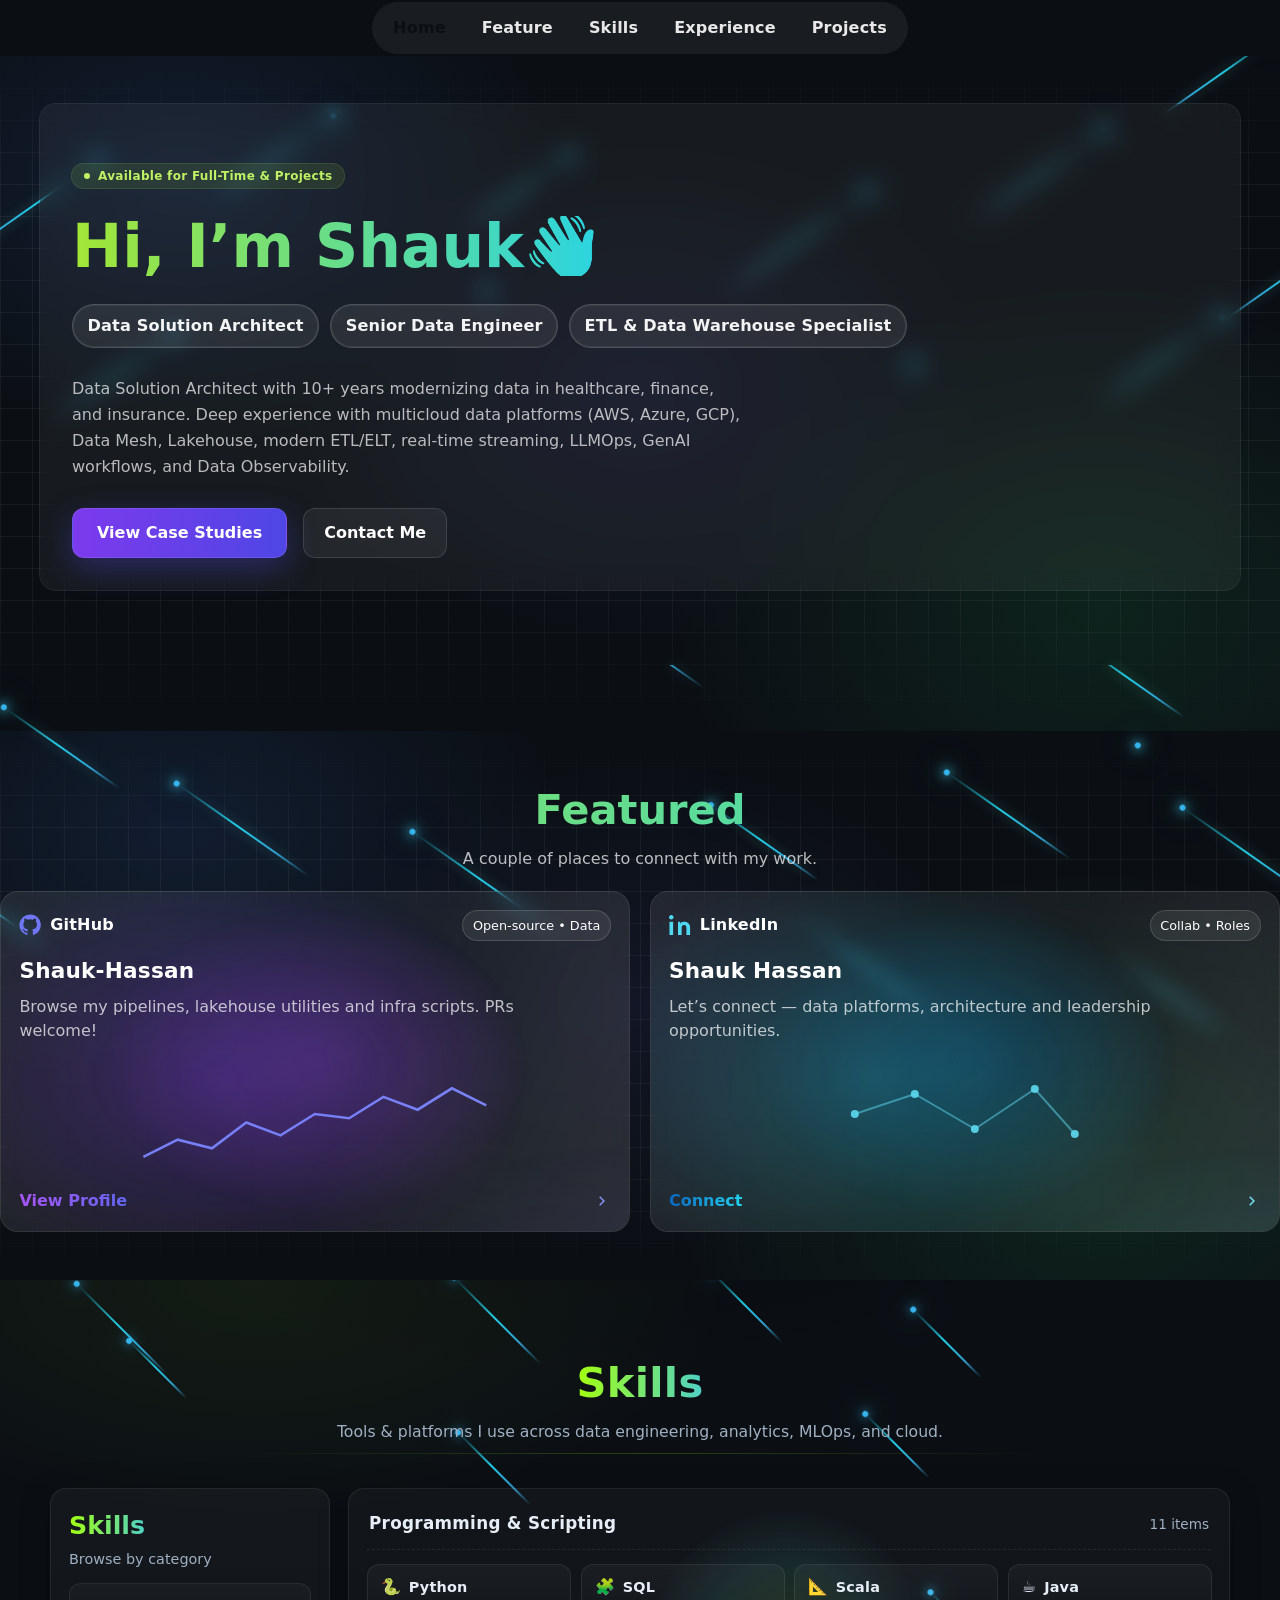
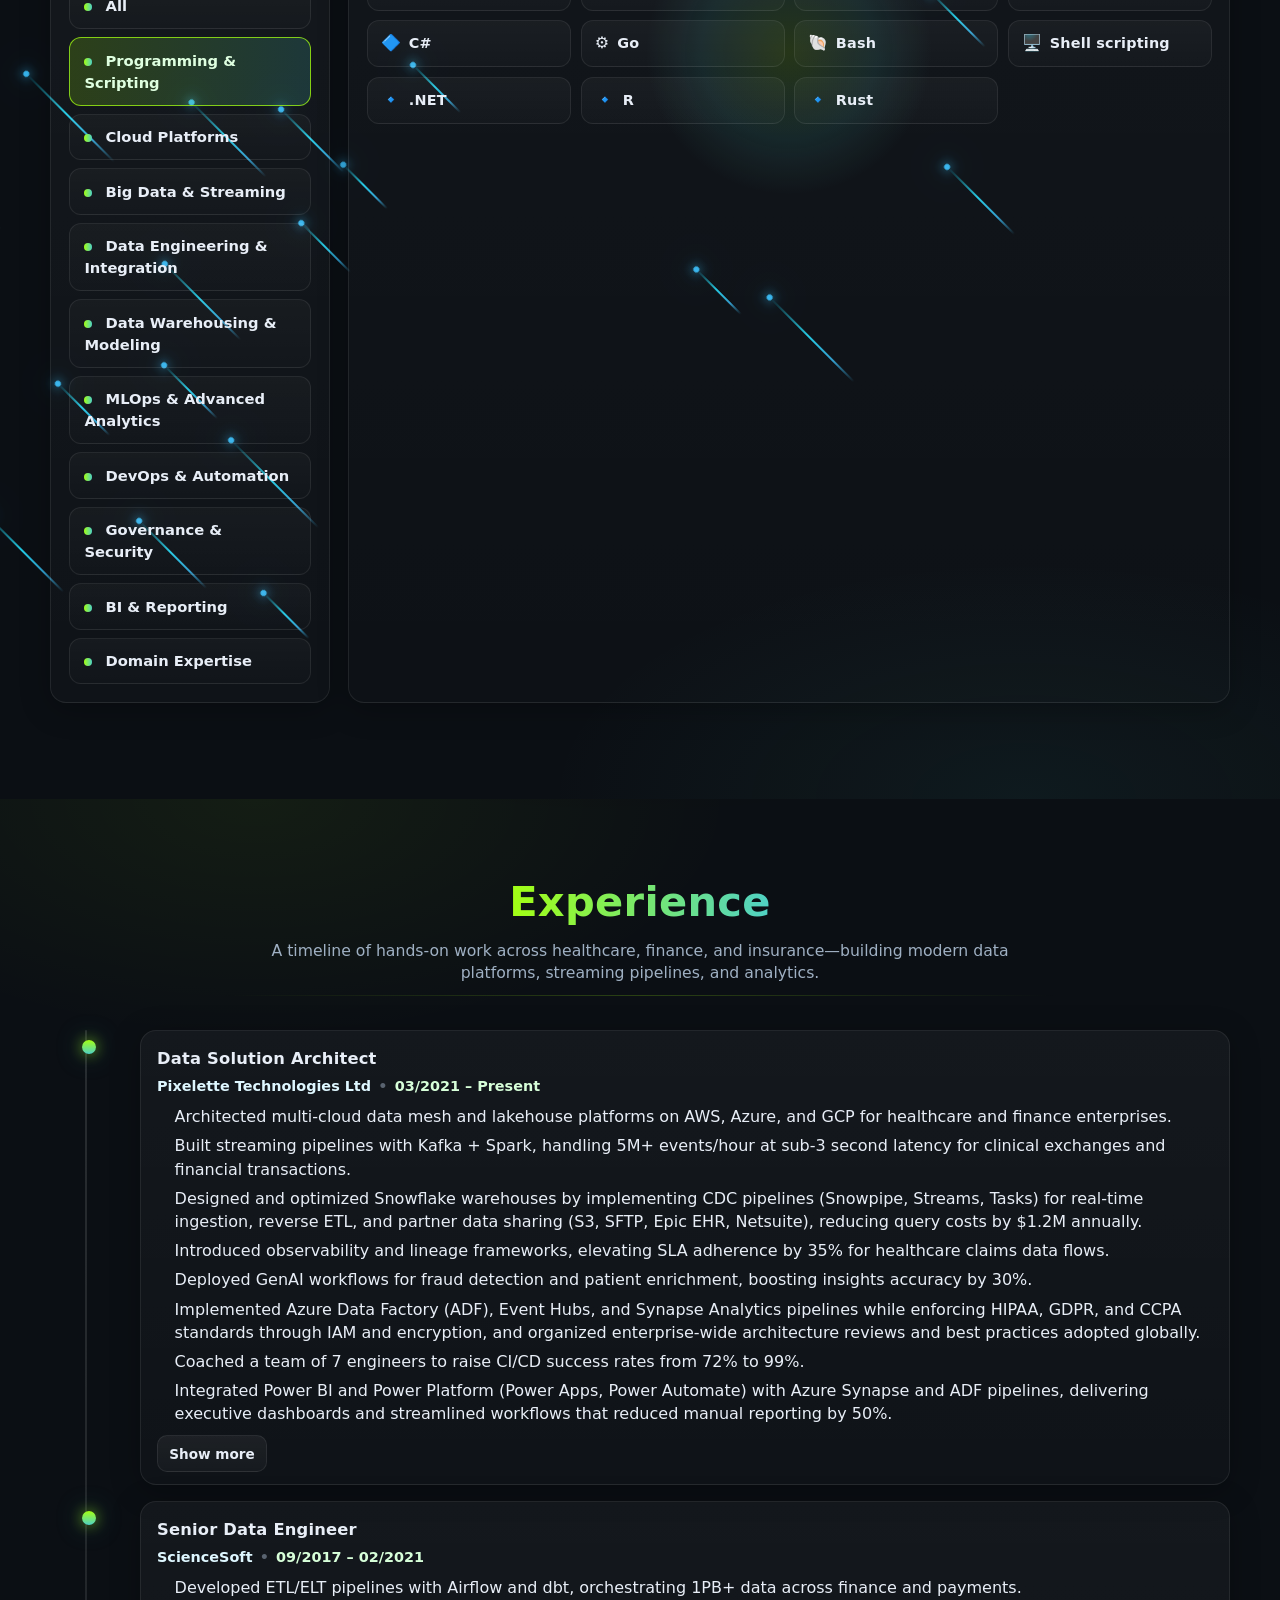
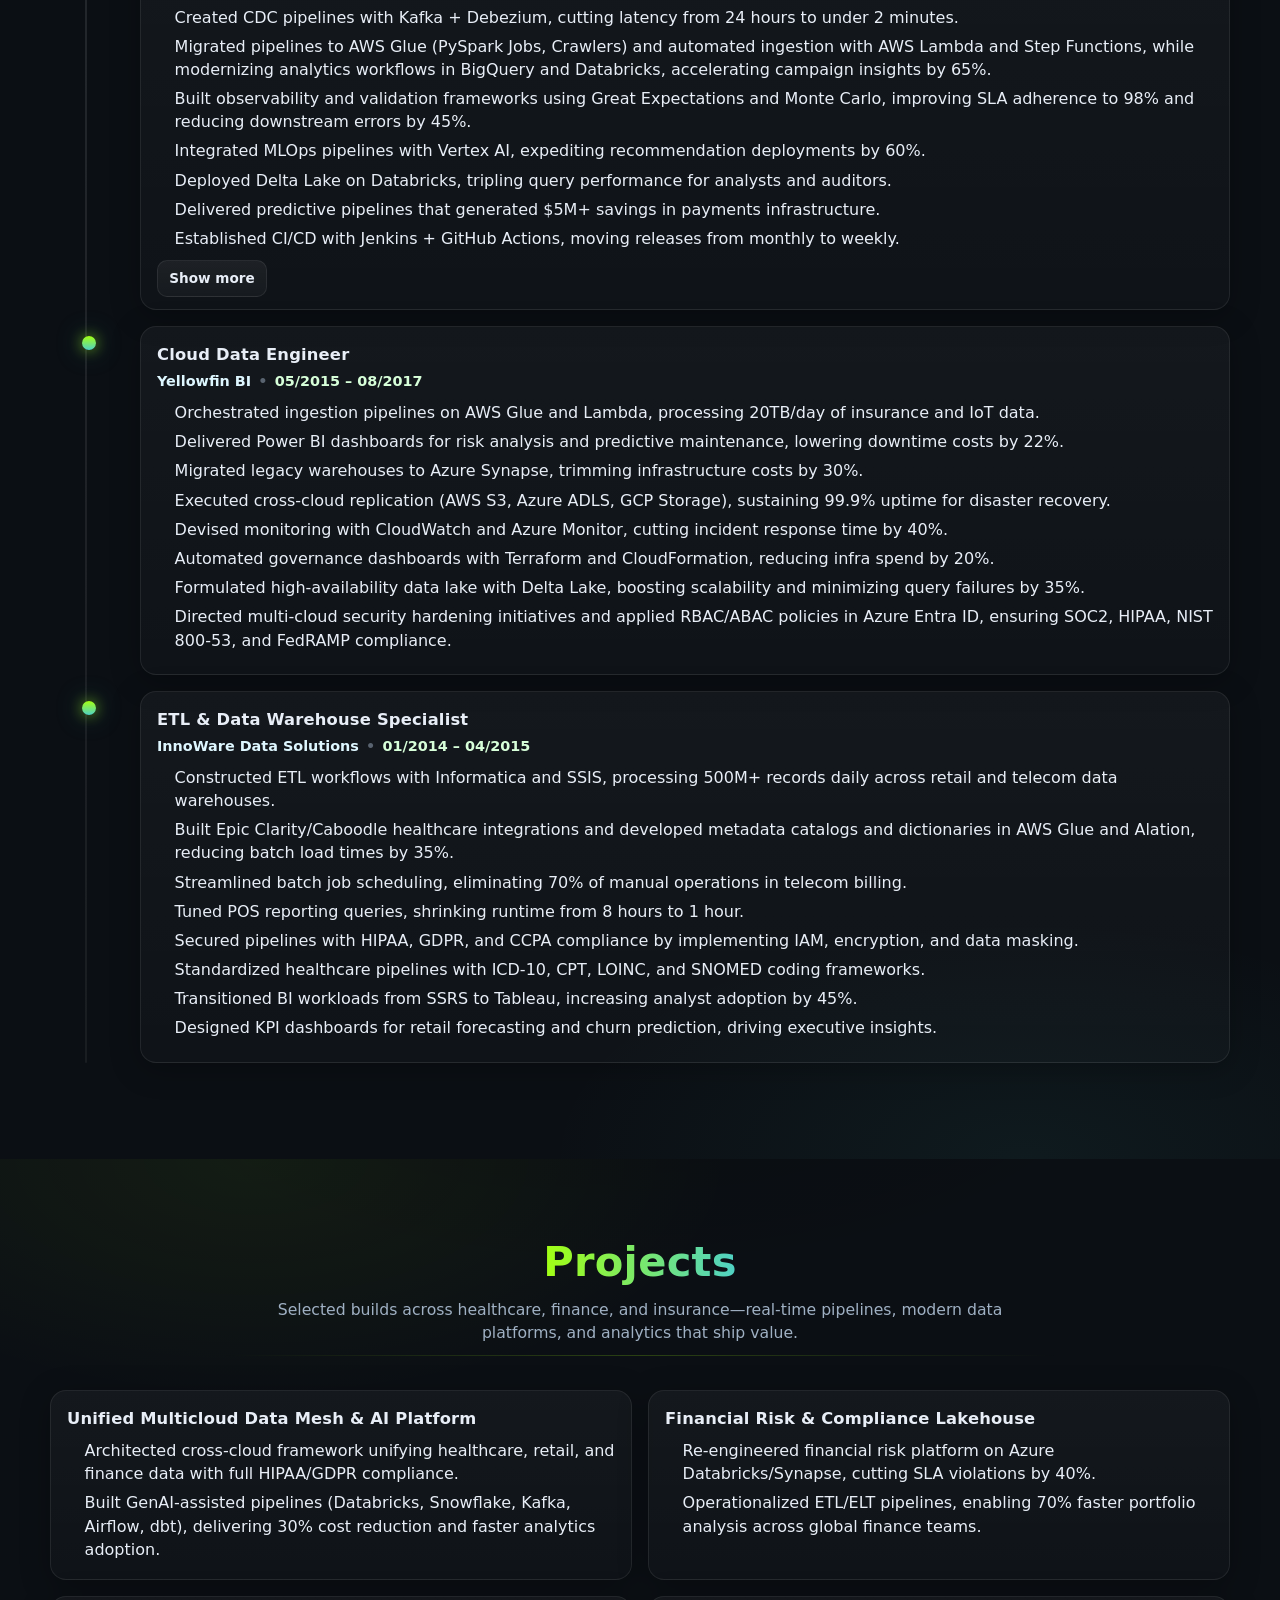
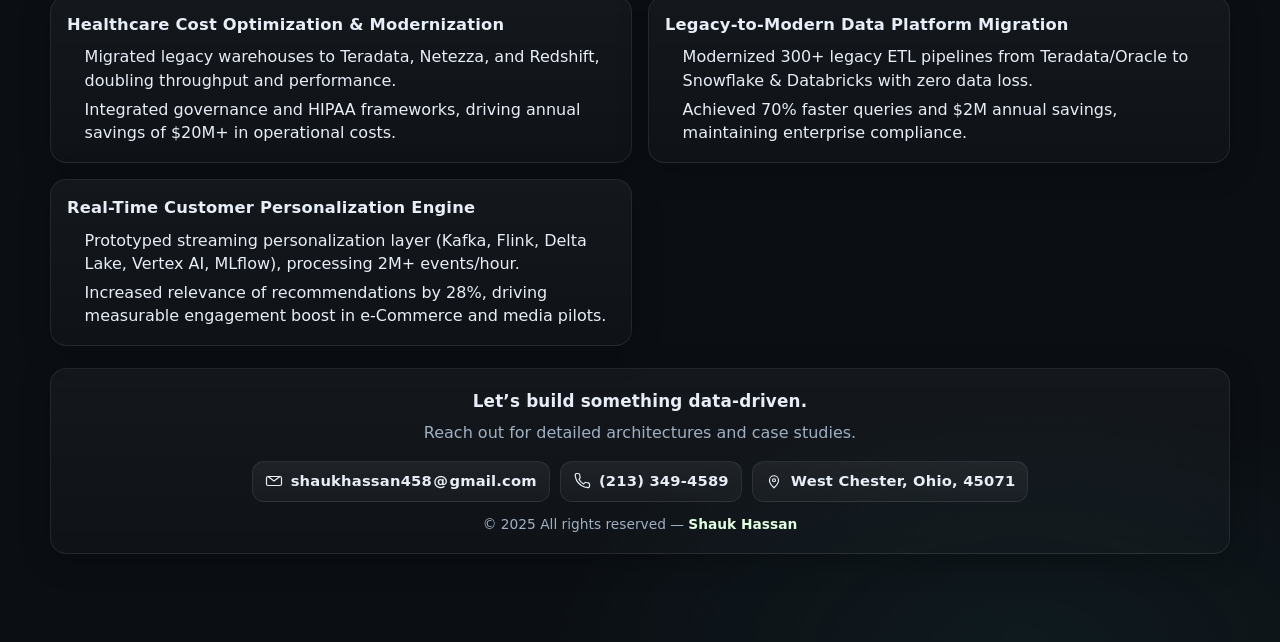
==== commit a0405c17: "Auto-generated commit" ====
--- a/index.html
+++ b/index.html
@@ -7,7 +7,7 @@
   <style>*,:before,:after{--tw-border-spacing-x: 0;--tw-border-spacing-y: 0;--tw-translate-x: 0;--tw-translate-y: 0;--tw-rotate: 0;--tw-skew-x: 0;--tw-skew-y: 0;--tw-scale-x: 1;--tw-scale-y: 1;--tw-pan-x: ;--tw-pan-y: ;--tw-pinch-zoom: ;--tw-scroll-snap-strictness: proximity;--tw-gradient-from-position: ;--tw-gradient-via-position: ;--tw-gradient-to-position: ;--tw-ordinal: ;--tw-slashed-zero: ;--tw-numeric-figure: ;--tw-numeric-spacing: ;--tw-numeric-fraction: ;--tw-ring-inset: ;--tw-ring-offset-width: 0px;--tw-ring-offset-color: #fff;--tw-ring-color: rgb(59 130 246 / .5);--tw-ring-offset-shadow: 0 0 #0000;--tw-ring-shadow: 0 0 #0000;--tw-shadow: 0 0 #0000;--tw-shadow-colored: 0 0 #0000;--tw-blur: ;--tw-brightness: ;--tw-contrast: ;--tw-grayscale: ;--tw-hue-rotate: ;--tw-invert: ;--tw-saturate: ;--tw-sepia: ;--tw-drop-shadow: ;--tw-backdrop-blur: ;--tw-backdrop-brightness: ;--tw-backdrop-contrast: ;--tw-backdrop-grayscale: ;--tw-backdrop-hue-rotate: ;--tw-backdrop-invert: ;--tw-backdrop-opacity: ;--tw-backdrop-saturate: ;--tw-backdrop-sepia: ;--tw-contain-size: ;--tw-contain-layout: ;--tw-contain-paint: ;--tw-contain-style: }*,:before,:after{box-sizing:border-box;border-width:0;border-style:solid;border-color:#e5e7eb}:before,:after{--tw-content: ""}html{line-height:1.5;-webkit-text-size-adjust:100%;-moz-tab-size:4;tab-size:4;font-family:ui-sans-serif,system-ui,sans-serif,"Apple Color Emoji","Segoe UI Emoji",Segoe UI Symbol,"Noto Color Emoji";font-feature-settings:normal;font-variation-settings:normal;-webkit-tap-highlight-color:transparent}body{margin:0;line-height:inherit}h1,h2,h3{font-size:inherit;font-weight:inherit}a{color:inherit;text-decoration:inherit}button{font-family:inherit;font-feature-settings:inherit;font-variation-settings:inherit;font-size:100%;font-weight:inherit;line-height:inherit;letter-spacing:inherit;color:inherit;margin:0;padding:0}button{text-transform:none}button{-webkit-appearance:button;background-color:transparent;background-image:none}h1,h2,h3,p{margin:0}ul{list-style:none;margin:0;padding:0}button{cursor:pointer}svg{display:block;vertical-align:middle}.container{width:100%}@media (min-width: 640px){.container{max-width:640px}}@media (min-width: 768px){.container{max-width:768px}}@media (min-width: 1024px){.container{max-width:1024px}}@media (min-width: 1280px){.container{max-width:1280px}}@media (min-width: 1536px){.container{max-width:1536px}}.pointer-events-none{pointer-events:none}.absolute{position:absolute}.relative{position:relative}.sticky{position:sticky}.inset-0{inset:0}.top-0{top:0}.z-50{z-index:50}.mx-auto{margin-left:auto;margin-right:auto}.block{display:block}.flex{display:flex}.inline-flex{display:inline-flex}.h-1\.5{height:.375rem}.h-14{height:3.5rem}.min-h-\[75vh\]{min-height:75vh}.w-1\.5{width:.375rem}.max-w-2xl{max-width:42rem}.max-w-7xl{max-width:80rem}@keyframes pulse{50%{opacity:.5}}.animate-pulse{animation:pulse 2s cubic-bezier(.4,0,.6,1) infinite}.flex-wrap{flex-wrap:wrap}.items-center{align-items:center}.justify-center{justify-content:center}.gap-2{gap:.5rem}.gap-4{gap:1rem}.space-y-6>:not([hidden])~:not([hidden]){--tw-space-y-reverse: 0;margin-top:calc(1.5rem * calc(1 - var(--tw-space-y-reverse)));margin-bottom:calc(1.5rem * var(--tw-space-y-reverse))}.overflow-hidden{overflow:hidden}.text-balance{text-wrap:balance}.rounded-2xl{border-radius:1rem}.rounded-full{border-radius:9999px}.bg-\[\#0b0f14\]{--tw-bg-opacity: 1;background-color:rgb(11 15 20 / var(--tw-bg-opacity, 1))}.bg-lime-300{--tw-bg-opacity: 1;background-color:rgb(190 242 100 / var(--tw-bg-opacity, 1))}.bg-lime-400\/10{background-color:#a3e6351a}.bg-white\/5{background-color:#ffffff0d}.bg-\[radial-gradient\(360px_260px_at_var\(--mx\,50\%\)_var\(--my\,50\%\)\,rgba\(163\,230\,53\,0\.12\)\,transparent_60\%\)\]{background-image:radial-gradient(360px 260px at var(--mx,50%) var(--my,50%),rgba(163,230,53,.12),transparent 60%)}.bg-gradient-to-r{background-image:linear-gradient(to right,var(--tw-gradient-stops))}.from-lime-400{--tw-gradient-from: #a3e635 var(--tw-gradient-from-position);--tw-gradient-to: rgb(163 230 53 / 0) var(--tw-gradient-to-position);--tw-gradient-stops: var(--tw-gradient-from), var(--tw-gradient-to)}.via-cyan-400{--tw-gradient-to: rgb(34 211 238 / 0) var(--tw-gradient-to-position);--tw-gradient-stops: var(--tw-gradient-from), #22d3ee var(--tw-gradient-via-position), var(--tw-gradient-to)}.to-indigo-400{--tw-gradient-to: #818cf8 var(--tw-gradient-to-position)}.bg-clip-text{background-clip:text}.p-6{padding:1.5rem}.px-3{padding-left:.75rem;padding-right:.75rem}.px-4{padding-left:1rem;padding-right:1rem}.px-6{padding-left:1.5rem;padding-right:1.5rem}.py-1{padding-top:.25rem;padding-bottom:.25rem}.py-10{padding-top:2.5rem;padding-bottom:2.5rem}.text-4xl{font-size:2.25rem;line-height:2.5rem}.text-xs{font-size:.75rem;line-height:1rem}.font-extrabold{font-weight:800}.font-semibold{font-weight:600}.leading-relaxed{line-height:1.625}.leading-tight{line-height:1.25}.tracking-wide{letter-spacing:.025em}.text-lime-300{--tw-text-opacity: 1;color:rgb(190 242 100 / var(--tw-text-opacity, 1))}.text-transparent{color:transparent}.text-white{--tw-text-opacity: 1;color:rgb(255 255 255 / var(--tw-text-opacity, 1))}.text-white\/70{color:#ffffffb3}.opacity-0{opacity:0}.ring-1{--tw-ring-offset-shadow: var(--tw-ring-inset) 0 0 0 var(--tw-ring-offset-width) var(--tw-ring-offset-color);--tw-ring-shadow: var(--tw-ring-inset) 0 0 0 calc(1px + var(--tw-ring-offset-width)) var(--tw-ring-color);box-shadow:var(--tw-ring-offset-shadow),var(--tw-ring-shadow),var(--tw-shadow, 0 0 #0000)}.ring-lime-300\/20{--tw-ring-color: rgb(190 242 100 / .2)}.ring-white\/10{--tw-ring-color: rgb(255 255 255 / .1)}.backdrop-blur-md{--tw-backdrop-blur: blur(12px);-webkit-backdrop-filter:var(--tw-backdrop-blur) var(--tw-backdrop-brightness) var(--tw-backdrop-contrast) var(--tw-backdrop-grayscale) var(--tw-backdrop-hue-rotate) var(--tw-backdrop-invert) var(--tw-backdrop-opacity) var(--tw-backdrop-saturate) var(--tw-backdrop-sepia);backdrop-filter:var(--tw-backdrop-blur) var(--tw-backdrop-brightness) var(--tw-backdrop-contrast) var(--tw-backdrop-grayscale) var(--tw-backdrop-hue-rotate) var(--tw-backdrop-invert) var(--tw-backdrop-opacity) var(--tw-backdrop-saturate) var(--tw-backdrop-sepia)}.transition{transition-property:color,background-color,border-color,text-decoration-color,fill,stroke,opacity,box-shadow,transform,filter,backdrop-filter;transition-timing-function:cubic-bezier(.4,0,.2,1);transition-duration:.15s}@media (min-width: 640px){.sm\:text-5xl{font-size:3rem;line-height:1}}@media (min-width: 1024px){.lg\:space-y-7>:not([hidden])~:not([hidden]){--tw-space-y-reverse: 0;margin-top:calc(1.75rem * calc(1 - var(--tw-space-y-reverse)));margin-bottom:calc(1.75rem * var(--tw-space-y-reverse))}.lg\:p-8{padding:2rem}.lg\:px-10{padding-left:2.5rem;padding-right:2.5rem}.lg\:px-8{padding-left:2rem;padding-right:2rem}.lg\:py-12{padding-top:3rem;padding-bottom:3rem}.lg\:text-6xl{font-size:3.75rem;line-height:1}.group:hover .lg\:group-hover\:opacity-100{opacity:1}}
 </style><link rel="stylesheet" href="styles-Z55AXON5.css" media="print" onload="this.media='all'"><noscript><link rel="stylesheet" href="styles-Z55AXON5.css"></noscript><style ng-app-id="ng">.site-nav[_ngcontent-ng-c3123382229]{position:sticky;top:0;background:rgb(11 15 20 / var(--tw-bg-opacity, 1))}.progress-track[_ngcontent-ng-c3123382229]{position:absolute;left:0;right:0;top:0;height:2px}.progress-bar[_ngcontent-ng-c3123382229]{height:100%;background-image:linear-gradient(90deg,#a3e635,#22d3ee);box-shadow:0 0 12px #22d3ee73;transition:width .12s ease}.container[_ngcontent-ng-c3123382229]{max-width:1200px}.nav-list-wrap[_ngcontent-ng-c3123382229]{position:relative;display:inline-flex}.nav-list[_ngcontent-ng-c3123382229]{display:flex;align-items:center;gap:.35rem;padding:.35rem;border-radius:9999px;background:#ffffff0f;margin:0}.nav-list[_ngcontent-ng-c3123382229] > li[_ngcontent-ng-c3123382229]{list-style:none}.nav-pill[_ngcontent-ng-c3123382229]{padding:.55rem .95rem;border-radius:9999px;font-weight:700;letter-spacing:.2px;color:#ffffffe6;background:transparent;transition:transform .18s ease,background .18s ease,color .18s ease}.nav-pill[_ngcontent-ng-c3123382229]:hover{transform:translateY(-1px);background:#ffffff1a}.nav-pill.is-active[_ngcontent-ng-c3123382229]{color:#0b0f14}.nav-indicator[_ngcontent-ng-c3123382229]{position:absolute;left:0;bottom:.35rem;height:calc(100% - .7rem);border-radius:9999px;z-index:0;opacity:0;width:0;background:linear-gradient(90deg,#a3e635,#22d3ee);box-shadow:0 8px 24px #22d3ee59;transition:transform .28s cubic-bezier(.2,.8,.2,1),width .28s cubic-bezier(.2,.8,.2,1),opacity .2s ease}.nav-list[_ngcontent-ng-c3123382229] > li[_ngcontent-ng-c3123382229]{position:relative;z-index:1}@media (max-width: 768px){.nav-list[_ngcontent-ng-c3123382229]{overflow-x:auto;-webkit-overflow-scrolling:touch}.nav-list[_ngcontent-ng-c3123382229]::-webkit-scrollbar{display:none}}[_nghost-ng-c3123382229]{display:block}.left-spotlight[_ngcontent-ng-c3123382229]{--mx: 50%;--my: 50%}.bg-gradient-pan[_ngcontent-ng-c3123382229]{position:absolute;inset:0;background:radial-gradient(640px 420px at 14% 18%,rgba(59,130,246,.12),transparent 60%),radial-gradient(720px 520px at 86% 82%,rgba(34,197,94,.11),transparent 60%),radial-gradient(520px 380px at 50% 50%,rgba(99,102,241,.08),transparent 65%);animation:_ngcontent-ng-c3123382229_gradient-pan 28s ease-in-out infinite alternate}@keyframes _ngcontent-ng-c3123382229_gradient-pan{0%{transform:translate(-5%,-3%) scale(1)}50%{transform:translate(6%,4%) scale(1.03)}to{transform:translate(-2%,5%) scale(1.01)}}.bg-grid-anim[_ngcontent-ng-c3123382229]{position:absolute;inset:0;background-image:linear-gradient(rgba(255,255,255,.05) 1px,transparent 1px),linear-gradient(90deg,rgba(255,255,255,.05) 1px,transparent 1px);background-size:32px 32px,32px 32px;background-position:0 0,0 0;mask-image:linear-gradient(to bottom,transparent,black 20%,black 80%,transparent);animation:_ngcontent-ng-c3123382229_grid-pan 40s linear infinite}@keyframes _ngcontent-ng-c3123382229_grid-pan{0%{background-position:0 0,0 0}to{background-position:256px 160px,256px 160px}}.meteors[_ngcontent-ng-c3123382229]{position:absolute;inset:-12%;overflow:hidden;filter:drop-shadow(0 0 6px rgba(94,234,212,.45))}.meteors[_ngcontent-ng-c3123382229]   li[_ngcontent-ng-c3123382229]{position:absolute;list-style:none;top:var(--top);left:var(--left);width:var(--len, 160px);height:2px;border-radius:9999px;transform:rotate(-35deg) translateZ(0);background:linear-gradient(90deg,#0000,#38bdf8d9 25%,#22d3ee 55%,#0000);animation:_ngcontent-ng-c3123382229_meteor var(--dur, 7s) var(--delay, 0s) linear infinite;opacity:.95}.meteors[_ngcontent-ng-c3123382229]   li[_ngcontent-ng-c3123382229]:before{content:"";position:absolute;right:-4px;top:-2px;width:6px;height:6px;border-radius:9999px;background:#38bdf8;box-shadow:0 0 10px #38bdf8e6,0 0 20px #22d3eeb3,0 0 36px #22d3ee8c}@keyframes _ngcontent-ng-c3123382229_meteor{0%{transform:translateZ(0) rotate(-35deg);opacity:0}8%{opacity:1}92%{opacity:1}to{transform:translate3d(120vmax,120vmax,0) rotate(-35deg);opacity:0}}.btn-primary[_ngcontent-ng-c3123382229]{position:relative;display:inline-flex;align-items:center;justify-content:center;padding:12px 24px;border-radius:12px;font-weight:600;background-image:linear-gradient(90deg,#7c3aed,#4f46e5);color:#fff;box-shadow:0 10px 30px #4f46e559;border:1px solid rgba(255,255,255,.1);transition:transform .2s ease,box-shadow .2s ease,background-position .2s ease;overflow:hidden}.btn-primary[_ngcontent-ng-c3123382229]:hover{transform:translateY(-1px);box-shadow:0 14px 36px #4f46e573}.btn-primary[_ngcontent-ng-c3123382229]:after{content:"";position:absolute;inset:0;background:linear-gradient(110deg,transparent,rgba(255,255,255,.28),transparent);background-size:200% 100%;opacity:0;transition:opacity .3s ease}.btn-primary[_ngcontent-ng-c3123382229]:hover:after{opacity:.7;animation:_ngcontent-ng-c3123382229_sheen 1.2s linear infinite}.btn-ghost[_ngcontent-ng-c3123382229]{display:inline-flex;align-items:center;justify-content:center;padding:12px 20px;border-radius:12px;font-weight:600;background:#ffffff0f;color:#fff;border:1px solid rgba(255,255,255,.12);transition:background .2s ease,transform .2s ease}.btn-ghost[_ngcontent-ng-c3123382229]:hover{background:#ffffff1f;transform:translateY(-1px)}@keyframes _ngcontent-ng-c3123382229_sheen{to{background-position-x:150%}}.roles[_ngcontent-ng-c3123382229]{display:flex;flex-wrap:wrap;gap:.6rem .7rem;margin:.2rem 0 0;padding:0;list-style:none}.roles[_ngcontent-ng-c3123382229]   li[_ngcontent-ng-c3123382229]{padding:.55rem .9rem;border-radius:9999px;background:#ffffff14;color:#fffffff2;border:1px solid rgba(255,255,255,.16);box-shadow:inset 0 0 0 1px #ffffff0f;font-weight:700;letter-spacing:.15px;font-size:clamp(.9rem,.85rem + .2vw,1.05rem)}.contact-popover[_ngcontent-ng-c3123382229]{position:absolute;left:0;top:100%;margin-top:.5rem;z-index:50;background:#111827eb;border:1px solid rgba(255,255,255,.12);border-radius:12px;padding:.6rem;min-width:260px;box-shadow:0 20px 60px #00000059}.contact-item[_ngcontent-ng-c3123382229]{display:block;color:#fff;text-decoration:none;padding:.5rem .6rem;border-radius:10px;font-weight:600}.contact-item[_ngcontent-ng-c3123382229]:hover{background:#ffffff14}@media (prefers-reduced-motion: reduce){.bg-gradient-pan[_ngcontent-ng-c3123382229], .bg-grid-anim[_ngcontent-ng-c3123382229], .meteors[_ngcontent-ng-c3123382229]   li[_ngcontent-ng-c3123382229]{animation:none!important}}</style><style ng-app-id="ng">[_nghost-ng-c2763432455]{display:block}.left-spotlight[_ngcontent-ng-c2763432455]{--mx: 50%;--my: 50%}.bg-gradient-pan[_ngcontent-ng-c2763432455]{position:absolute;inset:0;background:radial-gradient(640px 420px at 14% 18%,rgba(59,130,246,.12),transparent 60%),radial-gradient(720px 520px at 86% 82%,rgba(34,197,94,.11),transparent 60%),radial-gradient(520px 380px at 50% 50%,rgba(99,102,241,.08),transparent 65%);animation:_ngcontent-ng-c2763432455_gradient-pan 28s ease-in-out infinite alternate}@keyframes _ngcontent-ng-c2763432455_gradient-pan{0%{transform:translate(-5%,-3%) scale(1)}50%{transform:translate(6%,4%) scale(1.03)}to{transform:translate(-2%,5%) scale(1.01)}}.bg-grid-anim[_ngcontent-ng-c2763432455]{position:absolute;inset:0;background-image:linear-gradient(rgba(255,255,255,.05) 1px,transparent 1px),linear-gradient(90deg,rgba(255,255,255,.05) 1px,transparent 1px);background-size:32px 32px,32px 32px;background-position:0 0,0 0;mask-image:linear-gradient(to bottom,transparent,black 20%,black 80%,transparent);animation:_ngcontent-ng-c2763432455_grid-pan 40s linear infinite}@keyframes _ngcontent-ng-c2763432455_grid-pan{0%{background-position:0 0,0 0}to{background-position:256px 160px,256px 160px}}.meteors[_ngcontent-ng-c2763432455]{position:absolute;inset:-12%;overflow:hidden;filter:drop-shadow(0 0 6px rgba(94,234,212,.45))}.meteors[_ngcontent-ng-c2763432455]   li[_ngcontent-ng-c2763432455]{position:absolute;list-style:none;top:var(--top);left:var(--left);width:var(--len, 160px);height:2px;border-radius:9999px;transform:rotate(-35deg) translateZ(0);background:linear-gradient(90deg,#0000,#38bdf8d9 25%,#22d3ee 55%,#0000);animation:_ngcontent-ng-c2763432455_meteor var(--dur, 7s) var(--delay, 0s) linear infinite;opacity:.95}.meteors[_ngcontent-ng-c2763432455]   li[_ngcontent-ng-c2763432455]:before{content:"";position:absolute;right:-4px;top:-2px;width:6px;height:6px;border-radius:9999px;background:#38bdf8;box-shadow:0 0 10px #38bdf8e6,0 0 20px #22d3eeb3,0 0 36px #22d3ee8c}@keyframes _ngcontent-ng-c2763432455_meteor{0%{transform:translateZ(0) rotate(-35deg);opacity:0}8%{opacity:1}92%{opacity:1}to{transform:translate3d(120vmax,120vmax,0) rotate(-35deg);opacity:0}}.btn-primary[_ngcontent-ng-c2763432455]{position:relative;display:inline-flex;align-items:center;justify-content:center;padding:12px 24px;border-radius:12px;font-weight:600;background-image:linear-gradient(90deg,#7c3aed,#4f46e5);color:#fff;box-shadow:0 10px 30px #4f46e559;border:1px solid rgba(255,255,255,.1);transition:transform .2s ease,box-shadow .2s ease,background-position .2s ease;overflow:hidden}.btn-primary[_ngcontent-ng-c2763432455]:hover{transform:translateY(-1px);box-shadow:0 14px 36px #4f46e573}.btn-primary[_ngcontent-ng-c2763432455]:after{content:"";position:absolute;inset:0;background:linear-gradient(110deg,transparent,rgba(255,255,255,.28),transparent);background-size:200% 100%;opacity:0;transition:opacity .3s ease}.btn-primary[_ngcontent-ng-c2763432455]:hover:after{opacity:.7;animation:_ngcontent-ng-c2763432455_sheen 1.2s linear infinite}.btn-ghost[_ngcontent-ng-c2763432455]{display:inline-flex;align-items:center;justify-content:center;padding:12px 20px;border-radius:12px;font-weight:600;background:#ffffff0f;color:#fff;border:1px solid rgba(255,255,255,.12);transition:background .2s ease,transform .2s ease}.btn-ghost[_ngcontent-ng-c2763432455]:hover{background:#ffffff1f;transform:translateY(-1px)}@keyframes _ngcontent-ng-c2763432455_sheen{to{background-position-x:150%}}.roles[_ngcontent-ng-c2763432455]{display:flex;flex-wrap:wrap;gap:.6rem .7rem;margin:.2rem 0 0;padding:0;list-style:none}.roles[_ngcontent-ng-c2763432455]   li[_ngcontent-ng-c2763432455]{padding:.55rem .9rem;border-radius:9999px;background:#ffffff14;color:#fffffff2;border:1px solid rgba(255,255,255,.16);box-shadow:inset 0 0 0 1px #ffffff0f;font-weight:700;letter-spacing:.15px;font-size:clamp(.9rem,.85rem + .2vw,1.05rem)}.contact-popover[_ngcontent-ng-c2763432455]{position:absolute;left:0;top:100%;margin-top:.5rem;z-index:50;background:#111827eb;-webkit-backdrop-filter:blur(8px);backdrop-filter:blur(8px);border:1px solid rgba(255,255,255,.12);border-radius:12px;padding:.6rem;min-width:260px;box-shadow:0 20px 60px #00000059}.contact-item[_ngcontent-ng-c2763432455]{display:block;color:#fff;text-decoration:none;padding:.5rem .6rem;border-radius:10px;font-weight:600}.contact-item[_ngcontent-ng-c2763432455]:hover{background:#ffffff14}@media (prefers-reduced-motion: reduce){.bg-gradient-pan[_ngcontent-ng-c2763432455], .bg-grid-anim[_ngcontent-ng-c2763432455], .meteors[_ngcontent-ng-c2763432455]   li[_ngcontent-ng-c2763432455]{animation:none!important}}</style><style ng-app-id="ng">.feature-wrap[_ngcontent-ng-c3387766633]{position:relative;padding:3rem 0;background:rgb(11 15 20 / var(--tw-bg-opacity, 1))}.feature-bg[_ngcontent-ng-c3387766633]{position:absolute;inset:0;pointer-events:none;z-index:0}.feature-head[_ngcontent-ng-c3387766633], .feature-grid[_ngcontent-ng-c3387766633]{position:relative;z-index:1}.feature-bg[_ngcontent-ng-c3387766633]   .bg-gradient-pan[_ngcontent-ng-c3387766633]{position:absolute;inset:0;background:radial-gradient(640px 420px at 14% 18%,rgba(59,130,246,.12),transparent 60%),radial-gradient(720px 520px at 86% 82%,rgba(34,197,94,.11),transparent 60%),radial-gradient(520px 380px at 50% 50%,rgba(99,102,241,.08),transparent 65%);animation:_ngcontent-ng-c3387766633_feature-gradient-pan 28s ease-in-out infinite alternate}@keyframes _ngcontent-ng-c3387766633_feature-gradient-pan{0%{transform:translate(-5%,-3%) scale(1)}50%{transform:translate(6%,4%) scale(1.03)}to{transform:translate(-2%,5%) scale(1.01)}}.feature-bg[_ngcontent-ng-c3387766633]   .bg-grid-anim[_ngcontent-ng-c3387766633]{position:absolute;inset:0;background-image:linear-gradient(rgba(255,255,255,.05) 1px,transparent 1px),linear-gradient(90deg,rgba(255,255,255,.05) 1px,transparent 1px);background-size:32px 32px,32px 32px;-webkit-mask-image:linear-gradient(to bottom,transparent,#000 20%,#000 80%,transparent);mask-image:linear-gradient(to bottom,transparent,#000 20%,#000 80%,transparent);animation:_ngcontent-ng-c3387766633_feature-grid-pan 40s linear infinite}@keyframes _ngcontent-ng-c3387766633_feature-grid-pan{0%{background-position:0 0,0 0}to{background-position:256px 160px,256px 160px}}.feature-bg[_ngcontent-ng-c3387766633]   .meteors[_ngcontent-ng-c3387766633]{position:absolute;inset:-12%;overflow:hidden;filter:drop-shadow(0 0 6px rgba(94,234,212,.45))}.feature-bg[_ngcontent-ng-c3387766633]   .meteors[_ngcontent-ng-c3387766633]{--speed: 0}.feature-bg[_ngcontent-ng-c3387766633]   .meteors[_ngcontent-ng-c3387766633]   li[_ngcontent-ng-c3387766633]{position:absolute;list-style:none;top:var(--top);right:var(--right);width:var(--len, 160px);height:2px;border-radius:9999px;transform:rotate(35deg) translateZ(0);background:linear-gradient(270deg,#0000,#38bdf8d9 25%,#22d3ee 55%,#0000);animation:_ngcontent-ng-c3387766633_feature-meteor var(--dur, 12s) var(--delay, 0s) linear infinite;opacity:.95}.feature-bg[_ngcontent-ng-c3387766633]   .meteors[_ngcontent-ng-c3387766633]   li[_ngcontent-ng-c3387766633]:before{content:"";position:absolute;left:-4px;top:-2px;width:6px;height:6px;border-radius:9999px;background:#38bdf8;box-shadow:0 0 10px #38bdf8e6,0 0 20px #22d3eeb3,0 0 36px #22d3ee8c}@keyframes _ngcontent-ng-c3387766633_feature-meteor{0%{transform:translateZ(0) rotate(35deg);opacity:0}8%{opacity:1}92%{opacity:1}to{transform:translate3d(-80vmax,80vmax,0) rotate(35deg);opacity:0}}.feature-bg[_ngcontent-ng-c3387766633]   .meteors[_ngcontent-ng-c3387766633]   li[_ngcontent-ng-c3387766633]:nth-child(1){--top:-6%;--right: 5%;--len:160px;--dur:6.5s;--delay:0s}.feature-bg[_ngcontent-ng-c3387766633]   .meteors[_ngcontent-ng-c3387766633]   li[_ngcontent-ng-c3387766633]:nth-child(2){--top: 2%;--right:15%;--len:130px;--dur:7.2s;--delay:1s}.feature-bg[_ngcontent-ng-c3387766633]   .meteors[_ngcontent-ng-c3387766633]   li[_ngcontent-ng-c3387766633]:nth-child(3){--top:-8%;--right:28%;--len:180px;--dur:6.8s;--delay:2.2s}.feature-bg[_ngcontent-ng-c3387766633]   .meteors[_ngcontent-ng-c3387766633]   li[_ngcontent-ng-c3387766633]:nth-child(4){--top:10%;--right: 5%;--len:140px;--dur:7.8s;--delay:.8s}.feature-bg[_ngcontent-ng-c3387766633]   .meteors[_ngcontent-ng-c3387766633]   li[_ngcontent-ng-c3387766633]:nth-child(5){--top:-4%;--right:45%;--len:170px;--dur:6.2s;--delay:1.6s}.feature-bg[_ngcontent-ng-c3387766633]   .meteors[_ngcontent-ng-c3387766633]   li[_ngcontent-ng-c3387766633]:nth-child(6){--top: 6%;--right:60%;--len:150px;--dur:7.4s;--delay:.3s}.feature-bg[_ngcontent-ng-c3387766633]   .meteors[_ngcontent-ng-c3387766633]   li[_ngcontent-ng-c3387766633]:nth-child(7){--top:-9%;--right:72%;--len:190px;--dur:6.6s;--delay:2.7s}.feature-bg[_ngcontent-ng-c3387766633]   .meteors[_ngcontent-ng-c3387766633]   li[_ngcontent-ng-c3387766633]:nth-child(8){--top:12%;--right:82%;--len:140px;--dur:7.6s;--delay:1.1s}.feature-bg[_ngcontent-ng-c3387766633]   .meteors[_ngcontent-ng-c3387766633]   li[_ngcontent-ng-c3387766633]:nth-child(9){--top:-7%;--right:90%;--len:160px;--dur:6.9s;--delay:3.2s}.feature-bg[_ngcontent-ng-c3387766633]   .meteors[_ngcontent-ng-c3387766633]   li[_ngcontent-ng-c3387766633]:nth-child(10){--top:18%;--right:10%;--len:150px;--dur:7.9s;--delay:2s}.feature-bg[_ngcontent-ng-c3387766633]   .meteors[_ngcontent-ng-c3387766633]   li[_ngcontent-ng-c3387766633]:nth-child(11){--top:28%;--right: 6%;--len:170px;--dur:7.1s;--delay:.7s}.feature-bg[_ngcontent-ng-c3387766633]   .meteors[_ngcontent-ng-c3387766633]   li[_ngcontent-ng-c3387766633]:nth-child(12){--top:22%;--right:22%;--len:150px;--dur:8s;--delay:2.1s}.feature-bg[_ngcontent-ng-c3387766633]   .meteors[_ngcontent-ng-c3387766633]   li[_ngcontent-ng-c3387766633]:nth-child(13){--top:26%;--right:38%;--len:130px;--dur:7.2s;--delay:1.2s}.feature-bg[_ngcontent-ng-c3387766633]   .meteors[_ngcontent-ng-c3387766633]   li[_ngcontent-ng-c3387766633]:nth-child(14){--top:32%;--right:54%;--len:180px;--dur:6.6s;--delay:2.8s}.feature-bg[_ngcontent-ng-c3387766633]   .meteors[_ngcontent-ng-c3387766633]   li[_ngcontent-ng-c3387766633]:nth-child(15){--top:24%;--right:70%;--len:160px;--dur:7.4s;--delay:1.6s}.feature-bg[_ngcontent-ng-c3387766633]   .meteors[_ngcontent-ng-c3387766633]   li[_ngcontent-ng-c3387766633]:nth-child(16){--top:36%;--right:86%;--len:150px;--dur:7.7s;--delay:.9s}.feature-bg[_ngcontent-ng-c3387766633]   .meteors[_ngcontent-ng-c3387766633]   li[_ngcontent-ng-c3387766633]:nth-child(17){--top:48%;--right:12%;--len:150px;--dur:7.6s;--delay:1.3s}.feature-bg[_ngcontent-ng-c3387766633]   .meteors[_ngcontent-ng-c3387766633]   li[_ngcontent-ng-c3387766633]:nth-child(18){--top:44%;--right:30%;--len:180px;--dur:6.9s;--delay:2.4s}@media (prefers-reduced-motion: reduce){.feature-bg[_ngcontent-ng-c3387766633]   .bg-gradient-pan[_ngcontent-ng-c3387766633], .feature-bg[_ngcontent-ng-c3387766633]   .bg-grid-anim[_ngcontent-ng-c3387766633], .feature-bg[_ngcontent-ng-c3387766633]   .meteors[_ngcontent-ng-c3387766633]   li[_ngcontent-ng-c3387766633]{animation:none!important}}.feature-wrap[_ngcontent-ng-c3387766633]{padding:3rem 0;background:rgb(11 15 20 / var(--tw-bg-opacity, 1))}.feature-head[_ngcontent-ng-c3387766633]{text-align:center;margin-bottom:1.25rem}.feature-head[_ngcontent-ng-c3387766633]   h2[_ngcontent-ng-c3387766633]{margin:0;font-weight:900;font-size:clamp(1.8rem,1.2rem + 2.4vw,2.6rem);background-image:linear-gradient(90deg,#a3e635,#22d3ee);-webkit-background-clip:text;background-clip:text;color:transparent}.feature-head[_ngcontent-ng-c3387766633]   p[_ngcontent-ng-c3387766633]{margin-top:.35rem;color:#ffffffb8}.feature-grid[_ngcontent-ng-c3387766633]{display:grid;gap:1rem;grid-template-columns:1fr}@media (min-width: 900px){.feature-grid[_ngcontent-ng-c3387766633]{grid-template-columns:1fr 1fr;gap:1.2rem}}.card[_ngcontent-ng-c3387766633]{--a1:#7c3aed;--a2:#4f46e5;--glow: rgba(124,58,237,.28);position:relative;display:flex;flex-direction:column;gap:.9rem;padding:1.15rem;border-radius:18px;color:#fff;text-decoration:none;background:#ffffff0e;border:1px solid rgba(255,255,255,.12);-webkit-backdrop-filter:blur(10px);backdrop-filter:blur(10px);overflow:hidden;transform-style:preserve-3d;isolation:isolate;transition:box-shadow .25s ease,transform .25s ease}.card[_ngcontent-ng-c3387766633]:hover{box-shadow:0 18px 60px #00000059}.accent-gh[_ngcontent-ng-c3387766633]{--a1:#a855f7;--a2:#6366f1;--glow: rgba(124,58,237,.35)}.accent-li[_ngcontent-ng-c3387766633]{--a1:#0A66C2;--a2:#22d3ee;--glow: rgba(34,211,238,.25)}.card[_ngcontent-ng-c3387766633]:before{content:"";position:absolute;inset:0;pointer-events:none;z-index:-1;background:radial-gradient(520px 360px at 35% 55%,var(--glow) 0%,transparent 60%),linear-gradient(90deg,rgba(255,255,255,.04) 0%,transparent 42%);opacity:.95}.card[_ngcontent-ng-c3387766633]:after{content:"";position:absolute;inset:0;pointer-events:none;background:linear-gradient(115deg,transparent 55%,rgba(255,255,255,.05) 72%,rgba(255,255,255,.12) 100%);opacity:.6}.ambient-glow[_ngcontent-ng-c3387766633]{position:absolute;inset:-22%;z-index:-2;opacity:.85;background:radial-gradient(360px 260px at var(--mx,50%) var(--my,50%),color-mix(in oklab,var(--a1) 28%,transparent) 0%,transparent 60%),radial-gradient(520px 380px at 85% 120%,color-mix(in oklab,var(--a2) 20%,transparent) 0%,transparent 70%);transition:opacity .35s ease,transform .35s ease;-webkit-mask-image:linear-gradient(to bottom,transparent,#000 10%,#000 90%,transparent);mask-image:linear-gradient(to bottom,transparent,#000 10%,#000 90%,transparent)}.shine[_ngcontent-ng-c3387766633]{position:absolute;inset:-10% -40%;pointer-events:none;background:linear-gradient(110deg,transparent 0%,rgba(255,255,255,.22) 18%,rgba(255,255,255,.55) 24%,rgba(255,255,255,.22) 30%,transparent 40%);transform:translate(-120%);opacity:0}.card-head[_ngcontent-ng-c3387766633]{display:flex;align-items:center;justify-content:space-between;gap:.8rem}.badge[_ngcontent-ng-c3387766633]{display:flex;align-items:center;gap:.55rem;font-weight:800;letter-spacing:.2px}.badge[_ngcontent-ng-c3387766633]   .ico[_ngcontent-ng-c3387766633]{width:22px;height:22px;color:color-mix(in oklab,var(--a2),white 10%)}.chip[_ngcontent-ng-c3387766633]{font-size:.8rem;padding:.28rem .6rem;border-radius:9999px;background:#ffffff14;border:1px solid rgba(255,255,255,.14)}.card-body[_ngcontent-ng-c3387766633]{display:flex;flex-direction:column;gap:.5rem}.title[_ngcontent-ng-c3387766633]{font-weight:900;letter-spacing:.2px;font-size:clamp(1.1rem,.95rem + .8vw,1.35rem)}.desc[_ngcontent-ng-c3387766633]{color:#ffffffb8;max-width:52ch}.parallax[_ngcontent-ng-c3387766633]{position:relative;height:120px;margin-top:.2rem;color:color-mix(in oklab,var(--a2),white 15%);transform:translateZ(36px)}.graph[_ngcontent-ng-c3387766633], .net[_ngcontent-ng-c3387766633]{width:100%;height:100%}.card-foot[_ngcontent-ng-c3387766633]{display:flex;align-items:center;justify-content:space-between;gap:.6rem}.cta[_ngcontent-ng-c3387766633]{font-weight:800;background-image:linear-gradient(90deg,var(--a1),var(--a2));-webkit-background-clip:text;background-clip:text;color:transparent}.arrow[_ngcontent-ng-c3387766633]{width:18px;height:18px;color:color-mix(in oklab,var(--a2),white 20%)}@media (prefers-reduced-motion: reduce){.shine[_ngcontent-ng-c3387766633]{display:none}}</style><style ng-app-id="ng">[_nghost-ng-c796886937]{--bg: #0b0f14;--panel: rgba(20,24,30,.65);--border: rgba(255,255,255,.08);--text: #e8eef7;--muted: #9fb0c3;--accent: #a3ff12;--accent-2: #4fd1c5;--glow: 0 10px 40px rgba(163,255,18,.14);display:block}.skills-alt-wrap[_ngcontent-ng-c796886937]{position:relative;overflow:hidden;background:radial-gradient(800px 400px at 20% 0%,rgba(163,255,18,.06),transparent 60%),radial-gradient(800px 400px at 80% 100%,rgba(79,209,197,.06),transparent 60%),var(--bg);padding:4rem 1rem 6rem}.container[_ngcontent-ng-c796886937]{max-width:1180px;margin:0 auto;position:relative;z-index:1}.shooting-bg[_ngcontent-ng-c796886937]{position:absolute;inset:0;pointer-events:none;z-index:0;background:radial-gradient(900px 400px at 50% -10%,rgba(0,0,0,.18),transparent 60%)}.meteor-field[_ngcontent-ng-c796886937]{position:absolute;inset:-12%;overflow:hidden;filter:drop-shadow(0 0 6px rgba(94,234,212,.45));--speed: 1}.meteor[_ngcontent-ng-c796886937]{position:absolute;list-style:none;top:var(--top);right:var(--right);width:var(--len, 160px);height:2px;border-radius:9999px;transform:rotate(45deg) translateZ(0);will-change:transform,opacity;background:linear-gradient(270deg,#0000,#38bdf8d9 25%,#22d3ee 55%,#0000);opacity:.95;animation-name:_ngcontent-ng-c796886937_feature-meteor-rtlb;animation-duration:calc(var(--dur, 7s) * var(--speed, 1));animation-delay:var(--delay, 0s);animation-timing-function:linear;animation-iteration-count:infinite}.meteor[_ngcontent-ng-c796886937]:before{content:"";position:absolute;left:-4px;top:-2px;width:6px;height:6px;border-radius:9999px;background:#38bdf8;box-shadow:0 0 10px #38bdf8e6,0 0 20px #22d3eeb3,0 0 36px #22d3ee8c}@keyframes _ngcontent-ng-c796886937_feature-meteor-rtlb{0%{transform:translateZ(0) rotate(45deg);opacity:0}6%{opacity:1}to{transform:translate3d(-60vw,40vh,0) rotate(45deg);opacity:0}}.section-head[_ngcontent-ng-c796886937]{text-align:center;margin:0 auto 18px;padding:8px 12px 16px;max-width:860px}.section-title[_ngcontent-ng-c796886937]{margin:0;font-size:clamp(1.6rem,1rem + 2.2vw,2.6rem);font-weight:900;letter-spacing:.3px;color:var(--text)}.grad[_ngcontent-ng-c796886937]{background:linear-gradient(90deg,var(--accent),var(--accent-2));-webkit-background-clip:text;background-clip:text;color:transparent}.section-sub[_ngcontent-ng-c796886937]{margin:6px auto 10px;color:var(--muted);font-size:.98rem;line-height:1.45;max-width:720px}.section-rule[_ngcontent-ng-c796886937]{height:1px;width:100%;margin:10px auto 0;background:linear-gradient(90deg,#a3ff1200,#a3ff1299,#4fd1c500);opacity:.35}.layout[_ngcontent-ng-c796886937]{display:grid;grid-template-columns:280px 1fr;gap:18px}@media (max-width: 920px){.layout[_ngcontent-ng-c796886937]{grid-template-columns:1fr}}.glass[_ngcontent-ng-c796886937]{background:linear-gradient(180deg,#ffffff0a,#ffffff05);border:1px solid var(--border);border-radius:16px;box-shadow:0 6px 30px #00000040}.sidebar[_ngcontent-ng-c796886937]{padding:18px;position:sticky;top:24px;align-self:start}.title[_ngcontent-ng-c796886937]   h2[_ngcontent-ng-c796886937]{margin:0;font-size:clamp(1.3rem,1.1rem + .6vw,1.6rem);color:var(--text);font-weight:900}.muted[_ngcontent-ng-c796886937]{color:var(--muted);margin:4px 0 12px;font-size:.9rem}.tabs[_ngcontent-ng-c796886937]{display:flex;flex-direction:column;gap:8px}.tab[_ngcontent-ng-c796886937]{text-align:left;background:linear-gradient(180deg,#ffffff08,#ffffff03);border:1px solid var(--border);color:var(--text);font-weight:600;font-size:.92rem;padding:.7rem .9rem;border-radius:12px;transition:all .2s ease}.tab[_ngcontent-ng-c796886937]   .dot[_ngcontent-ng-c796886937]{display:inline-block;width:8px;height:8px;border-radius:999px;background:linear-gradient(90deg,var(--accent),var(--accent-2));margin-right:.5rem;vertical-align:middle}.tab[_ngcontent-ng-c796886937]:hover{border-color:#a3ff1273;box-shadow:var(--glow);transform:translateY(-1px)}.tab.active[_ngcontent-ng-c796886937]{color:#dfffe0;border-color:#a3ff12bf;background:linear-gradient(90deg,#a3ff122e,#4fd1c52e)}.panel[_ngcontent-ng-c796886937]{position:relative;padding:18px;border-radius:16px;border:1px solid var(--border);background:radial-gradient(220px 220px at var(--mx, 50%) var(--my, 20%),rgba(163,255,18,.14),rgba(79,209,197,.1) 40%,transparent 65%),linear-gradient(180deg,#ffffff08,#ffffff03);overflow:hidden}.panel-head[_ngcontent-ng-c796886937]{display:flex;align-items:center;justify-content:space-between;padding:4px 2px 12px;border-bottom:1px dashed var(--border)}.panel-title[_ngcontent-ng-c796886937]{margin:0;color:var(--text);font-size:1.05rem;font-weight:800;letter-spacing:.3px}.count[_ngcontent-ng-c796886937]{color:var(--muted);font-size:.85rem}.chip-grid[_ngcontent-ng-c796886937]{padding-top:14px;display:grid;grid-template-columns:repeat(12,1fr);gap:10px}@media (max-width: 1200px){.chip-grid[_ngcontent-ng-c796886937]{grid-template-columns:repeat(10,1fr)}}@media (max-width: 900px){.chip-grid[_ngcontent-ng-c796886937]{grid-template-columns:repeat(8,1fr)}}@media (max-width: 700px){.chip-grid[_ngcontent-ng-c796886937]{grid-template-columns:repeat(6,1fr)}}@media (max-width: 520px){.chip-grid[_ngcontent-ng-c796886937]{grid-template-columns:repeat(4,1fr)}}.chip[_ngcontent-ng-c796886937]{grid-column:span 4;position:relative;display:inline-flex;align-items:center;gap:.5rem;padding:.65rem .8rem;border-radius:12px;color:var(--text);border:1px solid var(--border);background:linear-gradient(180deg,#ffffff0a,#ffffff05);overflow:hidden;cursor:default;transition:transform .15s ease,box-shadow .15s ease,border-color .15s ease;will-change:transform}@media (min-width: 900px){.chip[_ngcontent-ng-c796886937]{grid-column:span 3}}.chip[_ngcontent-ng-c796886937]:hover{transform:translateY(-2px);border-color:#a3ff128c;box-shadow:var(--glow)}.chip[_ngcontent-ng-c796886937]:active{transform:translateY(0)}.ico[_ngcontent-ng-c796886937]{font-size:1rem}.label[_ngcontent-ng-c796886937]{font-weight:700;font-size:.9rem;letter-spacing:.2px}.shine[_ngcontent-ng-c796886937]{position:absolute;inset:0;background:linear-gradient(110deg,transparent 20%,rgba(255,255,255,.18) 40%,transparent 60%);transform:translate(-100%);animation:_ngcontent-ng-c796886937_gleam 2.8s linear infinite;mix-blend-mode:screen;pointer-events:none}@keyframes _ngcontent-ng-c796886937_gleam{to{transform:translate(100%)}}</style><style ng-app-id="ng">[_nghost-ng-c3067959559]{--bg: #0b0f14;--panel: rgba(20,24,30,.65);--border: rgba(255,255,255,.08);--text: #e8eef7;--muted: #9fb0c3;--accent: #a3ff12;--accent-2: #4fd1c5;--glow: 0 10px 40px rgba(163,255,18,.14);display:block}.xp-wrap[_ngcontent-ng-c3067959559]{position:relative;overflow:hidden;background:radial-gradient(800px 400px at 20% 0%,rgba(163,255,18,.06),transparent 60%),radial-gradient(800px 400px at 80% 100%,rgba(79,209,197,.06),transparent 60%),var(--bg);padding:4rem 1rem 6rem}.container[_ngcontent-ng-c3067959559]{max-width:1180px;margin:0 auto;position:relative;z-index:1}.shooting-bg[_ngcontent-ng-c3067959559]{position:absolute;inset:0;pointer-events:none;z-index:0;background:radial-gradient(900px 400px at 50% -10%,rgba(0,0,0,.18),transparent 60%)}.meteor-field[_ngcontent-ng-c3067959559]{position:absolute;inset:-12%;overflow:hidden;filter:drop-shadow(0 0 6px rgba(94,234,212,.45));--speed: 1.2}.meteor[_ngcontent-ng-c3067959559]{position:absolute;list-style:none;top:var(--top);right:var(--right);width:var(--len, 160px);height:2px;border-radius:9999px;transform:rotate(45deg) translateZ(0);opacity:.95;background:linear-gradient(270deg,#0000,#38bdf8d9 25%,#22d3ee 55%,#0000);animation-name:_ngcontent-ng-c3067959559_xp-meteor;animation-duration:calc(var(--dur, 8s) * var(--speed, 1));animation-delay:var(--delay, 0s);animation-timing-function:linear;animation-iteration-count:infinite}.meteor[_ngcontent-ng-c3067959559]:before{content:"";position:absolute;left:-4px;top:-2px;width:6px;height:6px;border-radius:9999px;background:#38bdf8;box-shadow:0 0 10px #38bdf8e6,0 0 20px #22d3eeb3,0 0 36px #22d3ee8c}@keyframes _ngcontent-ng-c3067959559_xp-meteor{0%{transform:translateZ(0) rotate(45deg);opacity:0}6%{opacity:1}to{transform:translate3d(-60vw,40vh,0) rotate(45deg);opacity:0}}.section-head[_ngcontent-ng-c3067959559]{text-align:center;margin:0 auto 18px;padding:8px 12px 16px;max-width:860px}.section-title[_ngcontent-ng-c3067959559]{margin:0;font-size:clamp(1.6rem,1rem + 2.2vw,2.6rem);font-weight:900;letter-spacing:.3px;color:var(--text)}.grad[_ngcontent-ng-c3067959559]{background:linear-gradient(90deg,var(--accent),var(--accent-2));-webkit-background-clip:text;background-clip:text;color:transparent}.section-sub[_ngcontent-ng-c3067959559]{margin:6px auto 10px;color:var(--muted);font-size:.98rem;line-height:1.45;max-width:760px}.section-rule[_ngcontent-ng-c3067959559]{height:1px;width:100%;margin:10px auto 0;background:linear-gradient(90deg,#a3ff1200,#a3ff1299,#4fd1c500);opacity:.35}.xp-grid[_ngcontent-ng-c3067959559]{display:grid;grid-template-columns:72px minmax(0,1fr);gap:18px}@media (max-width: 720px){.xp-grid[_ngcontent-ng-c3067959559]{grid-template-columns:44px minmax(0,1fr)}}.rail[_ngcontent-ng-c3067959559]{position:relative;grid-column:1}.line[_ngcontent-ng-c3067959559], .progress[_ngcontent-ng-c3067959559]{position:absolute;left:calc(50% - 1px);width:2px;border-radius:2px}.line[_ngcontent-ng-c3067959559]{top:0;bottom:0;background:linear-gradient(180deg,#ffffff1f,#ffffff0f)}.progress[_ngcontent-ng-c3067959559]{top:0;height:0%;background:linear-gradient(180deg,var(--accent),var(--accent-2));box-shadow:0 0 16px #a3ff1259}.items[_ngcontent-ng-c3067959559]{grid-column:2;display:grid;gap:16px;grid-template-columns:minmax(0,1fr);min-width:0}.xp-item[_ngcontent-ng-c3067959559]{position:relative;min-width:0}.xp-wrap[_ngcontent-ng-c3067959559]   article[_ngcontent-ng-c3067959559]{max-width:none}.xp-dot[_ngcontent-ng-c3067959559]{position:absolute;left:-58px;top:10px;width:14px;height:14px;border-radius:999px;background:linear-gradient(180deg,var(--accent),var(--accent-2));box-shadow:0 0 14px #a3ff1299,0 0 28px #4fd1c566}@media (max-width: 720px){.xp-dot[_ngcontent-ng-c3067959559]{left:-38px}}.xp-card[_ngcontent-ng-c3067959559]{width:100%;max-width:100%;min-width:0;background:linear-gradient(180deg,#ffffff0a,#ffffff05);border:1px solid var(--border);border-radius:16px;box-shadow:0 6px 30px #00000040;padding:16px 16px 12px;color:var(--text);transform-style:preserve-3d}.xp-card[_ngcontent-ng-c3067959559], .xp-card[_ngcontent-ng-c3067959559]   *[_ngcontent-ng-c3067959559]{white-space:normal;word-break:normal;overflow-wrap:anywhere}.xp-head[_ngcontent-ng-c3067959559]{display:grid;gap:4px;margin-bottom:8px}.role[_ngcontent-ng-c3067959559]{font-weight:900;letter-spacing:.2px;font-size:1.02rem}.meta[_ngcontent-ng-c3067959559]{color:var(--muted);font-weight:600;font-size:.9rem;display:flex;align-items:center;gap:.45rem}.meta[_ngcontent-ng-c3067959559]   .sep[_ngcontent-ng-c3067959559]{opacity:.5}.company[_ngcontent-ng-c3067959559]{color:#def7ff}.period[_ngcontent-ng-c3067959559]{color:#d7ffd9}.points[_ngcontent-ng-c3067959559]{margin:8px 0 10px;padding-left:1.1rem;display:grid;gap:6px}.points[_ngcontent-ng-c3067959559]   li[_ngcontent-ng-c3067959559]{line-height:1.45}.points[_ngcontent-ng-c3067959559]   li[_ngcontent-ng-c3067959559]::marker{color:#a3ff12d9}.toggle[_ngcontent-ng-c3067959559]{appearance:none;background:linear-gradient(180deg,#ffffff0f,#ffffff08);border:1px solid var(--border);color:var(--text);font-weight:700;font-size:.85rem;padding:.45rem .7rem;border-radius:10px;transition:all .2s ease}.toggle[_ngcontent-ng-c3067959559]:hover{border-color:#a3ff128c;box-shadow:var(--glow);transform:translateY(-1px)}.toggle[_ngcontent-ng-c3067959559]:focus{outline:2px solid var(--accent);outline-offset:2px}</style><style ng-app-id="ng">[_nghost-ng-c2018406726]{--bg: #0b0f14;--panel: rgba(20,24,30,.65);--border: rgba(255,255,255,.08);--text: #e8eef7;--muted: #9fb0c3;--accent: #a3ff12;--accent-2: #4fd1c5;--glow: 0 10px 40px rgba(163,255,18,.14);display:block}.prj-wrap[_ngcontent-ng-c2018406726]{position:relative;overflow:hidden;background:radial-gradient(800px 400px at 20% 0%,rgba(163,255,18,.06),transparent 60%),radial-gradient(800px 400px at 80% 100%,rgba(79,209,197,.06),transparent 60%),var(--bg);padding:4rem 1rem 5.5rem}.container[_ngcontent-ng-c2018406726]{max-width:1180px;margin:0 auto;position:relative;z-index:1}.section-head[_ngcontent-ng-c2018406726]{text-align:center;margin:0 auto 18px;padding:8px 12px 16px;max-width:860px}.section-title[_ngcontent-ng-c2018406726]{margin:0;font-size:clamp(1.6rem,1rem + 2.2vw,2.6rem);font-weight:900;letter-spacing:.3px;color:var(--text)}.grad[_ngcontent-ng-c2018406726]{background:linear-gradient(90deg,var(--accent),var(--accent-2));-webkit-background-clip:text;background-clip:text;color:transparent}.section-sub[_ngcontent-ng-c2018406726]{margin:6px auto 10px;color:var(--muted);font-size:.98rem;line-height:1.45;max-width:760px}.section-rule[_ngcontent-ng-c2018406726]{height:1px;width:100%;margin:10px auto 0;background:linear-gradient(90deg,#a3ff1200,#a3ff1299,#4fd1c500);opacity:.35}.prj-grid[_ngcontent-ng-c2018406726]{display:grid;grid-template-columns:repeat(12,1fr);gap:16px}@media (max-width: 1100px){.prj-grid[_ngcontent-ng-c2018406726]{grid-template-columns:repeat(8,1fr)}}@media (max-width: 760px){.prj-grid[_ngcontent-ng-c2018406726]{grid-template-columns:repeat(4,1fr)}}.prj-card[_ngcontent-ng-c2018406726]{grid-column:span 6;background:linear-gradient(180deg,#ffffff0a,#ffffff05);border:1px solid var(--border);border-radius:16px;box-shadow:0 6px 30px #00000040;padding:16px 16px 14px;color:var(--text);position:relative;overflow:hidden;transform-style:preserve-3d}@media (max-width: 760px){.prj-card[_ngcontent-ng-c2018406726]{grid-column:span 4}}.head[_ngcontent-ng-c2018406726]{margin-bottom:8px}.title[_ngcontent-ng-c2018406726]{margin:0;font-weight:900;font-size:1.02rem;letter-spacing:.2px}.bullets[_ngcontent-ng-c2018406726]{margin:8px 0 4px;padding-left:1.1rem;display:grid;gap:6px}.bullets[_ngcontent-ng-c2018406726]   li[_ngcontent-ng-c2018406726]{line-height:1.45}.bullets[_ngcontent-ng-c2018406726]   li[_ngcontent-ng-c2018406726]::marker{color:#a3ff12d9}.shine[_ngcontent-ng-c2018406726]{position:absolute;inset:0;background:linear-gradient(110deg,transparent 20%,rgba(255,255,255,.16) 40%,transparent 60%);transform:translate(-100%);animation:_ngcontent-ng-c2018406726_prj-gleam 3s linear infinite;pointer-events:none;mix-blend-mode:screen}@keyframes _ngcontent-ng-c2018406726_prj-gleam{to{transform:translate(100%)}}.shooting-bg[_ngcontent-ng-c2018406726]{position:absolute;inset:0;pointer-events:none;z-index:0;background:radial-gradient(900px 400px at 50% -10%,rgba(0,0,0,.18),transparent 60%)}.meteor-field[_ngcontent-ng-c2018406726]{position:absolute;inset:-12%;overflow:hidden;filter:drop-shadow(0 0 6px rgba(94,234,212,.45));--speed: 1.2}.meteor[_ngcontent-ng-c2018406726]{position:absolute;list-style:none;top:var(--top);right:var(--right);width:var(--len, 160px);height:2px;border-radius:9999px;transform:rotate(45deg) translateZ(0);opacity:.95;background:linear-gradient(270deg,#0000,#38bdf8d9 25%,#22d3ee 55%,#0000);animation-name:_ngcontent-ng-c2018406726_prj-meteor;animation-duration:calc(var(--dur, 8s) * var(--speed, 1));animation-delay:var(--delay, 0s);animation-timing-function:linear;animation-iteration-count:infinite}.meteor[_ngcontent-ng-c2018406726]:before{content:"";position:absolute;left:-4px;top:-2px;width:6px;height:6px;border-radius:9999px;background:#38bdf8;box-shadow:0 0 10px #38bdf8e6,0 0 20px #22d3eeb3,0 0 36px #22d3ee8c}@keyframes _ngcontent-ng-c2018406726_prj-meteor{0%{transform:translateZ(0) rotate(45deg);opacity:0}6%{opacity:1}to{transform:translate3d(-60vw,40vh,0) rotate(45deg);opacity:0}}.prj-footer[_ngcontent-ng-c2018406726]{margin-top:22px}.footer-inner[_ngcontent-ng-c2018406726]{text-align:center;background:linear-gradient(180deg,#ffffff0a,#ffffff05);border:1px solid var(--border);border-radius:16px;box-shadow:0 6px 30px #00000040;padding:20px 16px 18px;color:var(--text)}.footer-title[_ngcontent-ng-c2018406726]{margin:0 0 6px;font-weight:900;font-size:1.05rem;letter-spacing:.2px}.footer-sub[_ngcontent-ng-c2018406726]{margin:0 0 16px;color:var(--muted)}.contact-band[_ngcontent-ng-c2018406726]{display:flex;flex-wrap:wrap;gap:10px;justify-content:center;margin-bottom:12px}.pill[_ngcontent-ng-c2018406726]{display:inline-flex;align-items:center;gap:8px;background:linear-gradient(180deg,#ffffff0f,#ffffff08);border:1px solid var(--border);color:var(--text);border-radius:12px;padding:.55rem .75rem;text-decoration:none;transition:transform .15s ease,border-color .15s ease,box-shadow .15s ease}.pill[_ngcontent-ng-c2018406726]:hover{transform:translateY(-1px);border-color:#a3ff128c;box-shadow:var(--glow)}.pill[_ngcontent-ng-c2018406726]   .ico[_ngcontent-ng-c2018406726]{width:18px;height:18px;display:inline-block}.pill[_ngcontent-ng-c2018406726]   .txt[_ngcontent-ng-c2018406726]{font-weight:700;font-size:.92rem;letter-spacing:.2px}.at[_ngcontent-ng-c2018406726]{padding:0 .08rem}.rights[_ngcontent-ng-c2018406726]{margin-top:8px;color:var(--muted);font-size:.86rem}.rights[_ngcontent-ng-c2018406726]   span[_ngcontent-ng-c2018406726]{color:#dfffe0;font-weight:800}.company[_ngcontent-ng-c2018406726]{display:block;font-size:.95rem;font-weight:500;color:var(--muted, #9ca3af);margin-top:.25rem;font-style:italic;opacity:.85;letter-spacing:.2px}.prj-card[_ngcontent-ng-c2018406726]:hover   .company[_ngcontent-ng-c2018406726]{color:var(--accent, #a3ff12);opacity:1;transition:color .25s ease,opacity .25s ease}</style></head>
   <body><!--nghm-->
-    <app-root _nghost-ng-c4070505595 ng-version="18.2.13" ngh="2" ng-server-context="ssg"><app-navbar _ngcontent-ng-c4070505595 _nghost-ng-c3123382229 ngh="0"><nav _ngcontent-ng-c3123382229 class="site-nav sticky top-0 z-50 text-white"><div _ngcontent-ng-c3123382229 class="progress-track"><div _ngcontent-ng-c3123382229 class="progress-bar" style="width: 0%;"></div></div><div _ngcontent-ng-c3123382229 class="container mx-auto px-4 lg:px-8"><div _ngcontent-ng-c3123382229 class="h-14 flex items-center justify-center"><div _ngcontent-ng-c3123382229 class="nav-list-wrap"><ul _ngcontent-ng-c3123382229 class="nav-list"><li _ngcontent-ng-c3123382229><button _ngcontent-ng-c3123382229 type="button" class="nav-pill is-active" data-id="home"> Home </button></li><li _ngcontent-ng-c3123382229><button _ngcontent-ng-c3123382229 type="button" class="nav-pill" data-id="featured"> Feature </button></li><li _ngcontent-ng-c3123382229><button _ngcontent-ng-c3123382229 type="button" class="nav-pill" data-id="skills"> Skills </button></li><li _ngcontent-ng-c3123382229><button _ngcontent-ng-c3123382229 type="button" class="nav-pill" data-id="experience"> Experience </button></li><li _ngcontent-ng-c3123382229><button _ngcontent-ng-c3123382229 type="button" class="nav-pill" data-id="projects"> Projects </button></li><!----></ul><span _ngcontent-ng-c3123382229 aria-hidden="true" class="nav-indicator"></span></div></div></div></nav></app-navbar><app-hero _ngcontent-ng-c4070505595 _nghost-ng-c2763432455 ngh="1"><div _ngcontent-ng-c2763432455 id="home"><section _ngcontent-ng-c2763432455 id="hero" class="relative bg-[#0b0f14] text-white overflow-hidden"><div _ngcontent-ng-c2763432455 class="pointer-events-none absolute inset-0"><div _ngcontent-ng-c2763432455 class="bg-gradient-pan"></div><div _ngcontent-ng-c2763432455 class="bg-grid-anim"></div><ul _ngcontent-ng-c2763432455 aria-hidden="true" class="meteors"><li _ngcontent-ng-c2763432455 style="--top: -6%; --left: 5%; --len: 160px; --dur: 6.5s; --delay: 0s;"></li><li _ngcontent-ng-c2763432455 style="--top: 2%; --left: 15%; --len: 130px; --dur: 7.2s; --delay: 1s;"></li><li _ngcontent-ng-c2763432455 style="--top: -8%; --left: 28%; --len: 180px; --dur: 6.8s; --delay: 2.2s;"></li><li _ngcontent-ng-c2763432455 style="--top: 10%; --left: -5%; --len: 140px; --dur: 7.8s; --delay: 0.8s;"></li><li _ngcontent-ng-c2763432455 style="--top: -4%; --left: 45%; --len: 170px; --dur: 6.2s; --delay: 1.6s;"></li><li _ngcontent-ng-c2763432455 style="--top: 6%; --left: 60%; --len: 150px; --dur: 7.4s; --delay: 0.3s;"></li><li _ngcontent-ng-c2763432455 style="--top: -9%; --left: 72%; --len: 190px; --dur: 6.6s; --delay: 2.7s;"></li><li _ngcontent-ng-c2763432455 style="--top: 12%; --left: 82%; --len: 140px; --dur: 7.6s; --delay: 1.1s;"></li><li _ngcontent-ng-c2763432455 style="--top: -7%; --left: 90%; --len: 160px; --dur: 6.9s; --delay: 3.2s;"></li><li _ngcontent-ng-c2763432455 style="--top: 18%; --left: -10%; --len: 150px; --dur: 7.9s; --delay: 2s;"></li><li _ngcontent-ng-c2763432455 style="--top: 28%; --left: 6%; --len: 170px; --dur: 7.1s; --delay: 0.7s;"></li><li _ngcontent-ng-c2763432455 style="--top: 22%; --left: 22%; --len: 150px; --dur: 8s; --delay: 2.1s;"></li><li _ngcontent-ng-c2763432455 style="--top: 26%; --left: 38%; --len: 130px; --dur: 7.2s; --delay: 1.2s;"></li><li _ngcontent-ng-c2763432455 style="--top: 32%; --left: 54%; --len: 180px; --dur: 6.6s; --delay: 2.8s;"></li><li _ngcontent-ng-c2763432455 style="--top: 24%; --left: 70%; --len: 160px; --dur: 7.4s; --delay: 1.6s;"></li><li _ngcontent-ng-c2763432455 style="--top: 36%; --left: 86%; --len: 150px; --dur: 7.7s; --delay: 0.9s;"></li><li _ngcontent-ng-c2763432455 style="--top: 48%; --left: 12%; --len: 150px; --dur: 7.6s; --delay: 1.3s;"></li><li _ngcontent-ng-c2763432455 style="--top: 44%; --left: 30%; --len: 180px; --dur: 6.9s; --delay: 2.4s;"></li><li _ngcontent-ng-c2763432455 style="--top: 52%; --left: 58%; --len: 160px; --dur: 7.3s; --delay: 0.4s;"></li><li _ngcontent-ng-c2763432455 style="--top: 46%; --left: 78%; --len: 150px; --dur: 7.8s; --delay: 2.2s;"></li></ul></div><div _ngcontent-ng-c2763432455 class="relative max-w-7xl mx-auto px-6 lg:px-10 py-10 lg:py-12 min-h-[75vh]"><div _ngcontent-ng-c2763432455 class="left-spotlight group relative space-y-6 lg:space-y-7 rounded-2xl p-6 lg:p-8 ring-1 ring-white/10 bg-white/5 backdrop-blur-md"><div _ngcontent-ng-c2763432455 class="pointer-events-none absolute inset-0 rounded-2xl opacity-0 lg:group-hover:opacity-100 transition bg-[radial-gradient(360px_260px_at_var(--mx,50%)_var(--my,50%),rgba(163,230,53,0.12),transparent_60%)]"></div><div _ngcontent-ng-c2763432455 class="inline-flex items-center gap-2 text-xs font-semibold tracking-wide px-3 py-1 rounded-full bg-lime-400/10 text-lime-300 ring-1 ring-lime-300/20"><span _ngcontent-ng-c2763432455 class="h-1.5 w-1.5 rounded-full bg-lime-300 animate-pulse"></span> Available for Full-Time &amp; Projects </div><h1 _ngcontent-ng-c2763432455 class="text-balance text-4xl sm:text-5xl lg:text-6xl font-extrabold leading-tight"><span _ngcontent-ng-c2763432455 class="block bg-gradient-to-r from-lime-400 via-cyan-400 to-indigo-400 bg-clip-text text-transparent"> Hi, I’m Shauk👋 </span></h1><ul _ngcontent-ng-c2763432455 aria-label="Roles" class="roles"><li _ngcontent-ng-c2763432455>Data Solution Architect</li><li _ngcontent-ng-c2763432455>Senior Data Engineer</li><li _ngcontent-ng-c2763432455>ETL &amp; Data Warehouse Specialist</li></ul><p _ngcontent-ng-c2763432455 class="text-white/70 max-w-2xl leading-relaxed"> Data Solution Architect with 10+ years modernizing data in healthcare, finance, and insurance. Deep experience with multicloud data platforms (AWS, Azure, GCP), Data Mesh, Lakehouse, modern ETL/ELT, real-time streaming, LLMOps, GenAI workflows, and Data Observability. </p><div _ngcontent-ng-c2763432455 class="relative flex flex-wrap items-center gap-4"><a _ngcontent-ng-c2763432455 href="#projects" class="btn-primary">View Case Studies</a><button _ngcontent-ng-c2763432455 type="button" class="btn-ghost"> Contact Me </button><!----></div></div></div></section></div></app-hero><app-feature _ngcontent-ng-c4070505595 _nghost-ng-c3387766633 ngh="2"><section _ngcontent-ng-c3387766633 id="featured" class="feature-wrap"><div _ngcontent-ng-c3387766633 aria-hidden="true" class="feature-bg"><div _ngcontent-ng-c3387766633 class="bg-gradient-pan"></div><div _ngcontent-ng-c3387766633 class="bg-grid-anim"></div><ul _ngcontent-ng-c3387766633 class="meteors"><li _ngcontent-ng-c3387766633></li><li _ngcontent-ng-c3387766633></li><li _ngcontent-ng-c3387766633></li><li _ngcontent-ng-c3387766633></li><li _ngcontent-ng-c3387766633></li><li _ngcontent-ng-c3387766633></li><li _ngcontent-ng-c3387766633></li><li _ngcontent-ng-c3387766633></li><li _ngcontent-ng-c3387766633></li><li _ngcontent-ng-c3387766633></li><li _ngcontent-ng-c3387766633></li><li _ngcontent-ng-c3387766633></li><li _ngcontent-ng-c3387766633></li><li _ngcontent-ng-c3387766633></li><li _ngcontent-ng-c3387766633></li><li _ngcontent-ng-c3387766633></li><li _ngcontent-ng-c3387766633></li><li _ngcontent-ng-c3387766633></li></ul></div><div _ngcontent-ng-c3387766633 class="feature-head"><h2 _ngcontent-ng-c3387766633>Featured</h2><p _ngcontent-ng-c3387766633>A couple of places to connect with my work.</p></div><div _ngcontent-ng-c3387766633 class="feature-grid"><a _ngcontent-ng-c3387766633 href="https://github.com/Shauk-Hassan" target="_blank" rel="noopener noreferrer" aria-label="Open GitHub profile in a new tab" class="card accent-gh"><div _ngcontent-ng-c3387766633 aria-hidden="true" class="ambient-glow"></div><div _ngcontent-ng-c3387766633 aria-hidden="true" class="shine"></div><header _ngcontent-ng-c3387766633 class="card-head"><div _ngcontent-ng-c3387766633 class="badge"><svg _ngcontent-ng-c3387766633="" viewBox="0 0 24 24" aria-hidden="true" class="ico"><path _ngcontent-ng-c3387766633="" fill="currentColor" d="M12 .5a11.5 11.5 0 0 0-3.64 22.42c.58.1.79-.25.79-.55v-2.1c-3.2.7-3.88-1.54-3.88-1.54-.53-1.35-1.3-1.7-1.3-1.7-1.06-.73.08-.72.08-.72 1.17.08 1.79 1.2 1.79 1.2 1.04 1.8 2.73 1.28 3.4.98.1-.76.41-1.28.74-1.58-2.56-.29-5.25-1.28-5.25-5.7 0-1.26.45-2.29 1.2-3.1-.12-.29-.52-1.47.12-3.07 0 0 .98-.32 3.2 1.18a11.1 11.1 0 0 1 5.82 0c2.22-1.5 3.2-1.18 3.2-1.18.64 1.6.24 2.78.12 3.07.75.81 1.2 1.84 1.2 3.1 0 4.43-2.69 5.4-5.26 5.69.42.37.79 1.09.79 2.2v3.26c0 .31.2.66.8.55A11.5 11.5 0 0 0 12 .5Z"/></svg><span _ngcontent-ng-c3387766633>GitHub</span></div><span _ngcontent-ng-c3387766633 class="chip">Open-source • Data</span></header><div _ngcontent-ng-c3387766633 class="card-body"><h3 _ngcontent-ng-c3387766633 class="title">Shauk-Hassan</h3><p _ngcontent-ng-c3387766633 class="desc"> Browse my pipelines, lakehouse utilities and infra scripts. PRs welcome! </p><div _ngcontent-ng-c3387766633 class="parallax"><svg _ngcontent-ng-c3387766633="" viewBox="0 0 400 140" aria-hidden="true" class="graph"><polyline _ngcontent-ng-c3387766633="" fill="none" stroke="currentColor" stroke-width="3" points="0,120 40,100 80,110 120,80 160,95 200,70 240,75 280,50 320,65 360,40 400,60"/></svg></div></div><footer _ngcontent-ng-c3387766633 class="card-foot"><span _ngcontent-ng-c3387766633 class="cta">View Profile</span><svg _ngcontent-ng-c3387766633="" viewBox="0 0 24 24" aria-hidden="true" class="arrow"><path _ngcontent-ng-c3387766633="" fill="currentColor" d="M13.172 12 8.222 7.05l1.414-1.414L16 12l-6.364 6.364-1.414-1.414z"/></svg></footer></a><a _ngcontent-ng-c3387766633 href="https://www.linkedin.com/in/shauk-hassan" target="_blank" rel="noopener noreferrer" aria-label="Open LinkedIn profile in a new tab" class="card accent-li"><div _ngcontent-ng-c3387766633 aria-hidden="true" class="ambient-glow"></div><div _ngcontent-ng-c3387766633 aria-hidden="true" class="shine"></div><header _ngcontent-ng-c3387766633 class="card-head"><div _ngcontent-ng-c3387766633 class="badge"><svg _ngcontent-ng-c3387766633="" viewBox="0 0 24 24" aria-hidden="true" class="ico"><path _ngcontent-ng-c3387766633="" fill="currentColor" d="M4.98 3.5C4.98 4.88 3.86 6 2.5 6S0 4.88 0 3.5 1.12 1 2.5 1s2.48 1.12 2.48 2.5zM.5 8.5h4V23h-4zM8.5 8.5h3.8v2h.05c.53-1 1.84-2.05 3.8-2.05C20.1 8.45 23 10.6 23 15v8h-4v-7.2c0-1.7-.03-3.9-2.4-3.9-2.4 0-2.8 1.86-2.8 3.78V23h-4V8.5z"/></svg><span _ngcontent-ng-c3387766633>LinkedIn</span></div><span _ngcontent-ng-c3387766633 class="chip">Collab • Roles</span></header><div _ngcontent-ng-c3387766633 class="card-body"><h3 _ngcontent-ng-c3387766633 class="title">Shauk Hassan</h3><p _ngcontent-ng-c3387766633 class="desc"> Let’s connect — data platforms, architecture and leadership opportunities. </p><div _ngcontent-ng-c3387766633 class="parallax"><svg _ngcontent-ng-c3387766633="" viewBox="0 0 280 120" aria-hidden="true" class="net"><g _ngcontent-ng-c3387766633="" fill="currentColor" opacity="0.9"><circle _ngcontent-ng-c3387766633="" cx="30" cy="60" r="4"/><circle _ngcontent-ng-c3387766633="" cx="90" cy="40" r="4"/><circle _ngcontent-ng-c3387766633="" cx="150" cy="75" r="4"/><circle _ngcontent-ng-c3387766633="" cx="210" cy="35" r="4"/><circle _ngcontent-ng-c3387766633="" cx="250" cy="80" r="4"/></g><g _ngcontent-ng-c3387766633="" stroke="currentColor" stroke-width="2" opacity="0.5"><line _ngcontent-ng-c3387766633="" x1="30" y1="60" x2="90" y2="40"/><line _ngcontent-ng-c3387766633="" x1="90" y1="40" x2="150" y2="75"/><line _ngcontent-ng-c3387766633="" x1="150" y1="75" x2="210" y2="35"/><line _ngcontent-ng-c3387766633="" x1="210" y1="35" x2="250" y2="80"/></g></svg></div></div><footer _ngcontent-ng-c3387766633 class="card-foot"><span _ngcontent-ng-c3387766633 class="cta">Connect</span><svg _ngcontent-ng-c3387766633="" viewBox="0 0 24 24" aria-hidden="true" class="arrow"><path _ngcontent-ng-c3387766633="" fill="currentColor" d="M13.172 12 8.222 7.05l1.414-1.414L16 12l-6.364 6.364-1.414-1.414z"/></svg></footer></a></div></section></app-feature><app-skill _ngcontent-ng-c4070505595 _nghost-ng-c796886937 ngh="3"><section _ngcontent-ng-c796886937 id="skills" class="skills-alt-wrap"><div _ngcontent-ng-c796886937 aria-hidden="true" class="shooting-bg"><span _ngcontent-ng-c796886937 class="meteor" style="top: 64.47%; left: 60.88%; animation-delay: 3.34s; animation-duration: 5s; width: 71.89px;"></span><span _ngcontent-ng-c796886937 class="meteor" style="top: 5.33%; left: 19.92%; animation-delay: 0.6s; animation-duration: 4.93s; width: 92.34px;"></span><span _ngcontent-ng-c796886937 class="meteor" style="top: 65.46%; left: 65.62%; animation-delay: 1.78s; animation-duration: 8.33s; width: 81.47px;"></span><span _ngcontent-ng-c796886937 class="meteor" style="top: 36.97%; left: 67.12%; animation-delay: 2.59s; animation-duration: 8.2s; width: 127.6px;"></span><span _ngcontent-ng-c796886937 class="meteor" style="top: 38.2%; left: 73.45%; animation-delay: 2.02s; animation-duration: 4.63s; width: 84.9px;"></span><span _ngcontent-ng-c796886937 class="meteor" style="top: 71.26%; left: 21.06%; animation-delay: 4.43s; animation-duration: 8.36s; width: 78.54px;"></span><span _ngcontent-ng-c796886937 class="meteor" style="top: 28.02%; left: 76.51%; animation-delay: 1.01s; animation-duration: 6.56s; width: 70.9px;"></span><span _ngcontent-ng-c796886937 class="meteor" style="top: 41.04%; left: 28.68%; animation-delay: 3.39s; animation-duration: 5.93s; width: 100.83px;"></span><span _ngcontent-ng-c796886937 class="meteor" style="top: 63.77%; left: 16.8%; animation-delay: 0.79s; animation-duration: 7.55s; width: 123.97px;"></span><span _ngcontent-ng-c796886937 class="meteor" style="top: 10.55%; left: 51.08%; animation-delay: 3.71s; animation-duration: 6.19s; width: 94.51px;"></span><span _ngcontent-ng-c796886937 class="meteor" style="top: 10.71%; left: 28.43%; animation-delay: 6.51s; animation-duration: 7.22s; width: 128.21px;"></span><span _ngcontent-ng-c796886937 class="meteor" style="top: 57.06%; left: 77.39%; animation-delay: 0.88s; animation-duration: 7.21s; width: 102.35px;"></span><span _ngcontent-ng-c796886937 class="meteor" style="top: 2.03%; left: -4.91%; animation-delay: 5.87s; animation-duration: 6.98s; width: 72.03px;"></span><span _ngcontent-ng-c796886937 class="meteor" style="top: 23.17%; left: 47.58%; animation-delay: 0.95s; animation-duration: 7.38s; width: 131.26px;"></span><span _ngcontent-ng-c796886937 class="meteor" style="top: 82.6%; left: 15.49%; animation-delay: 3.2s; animation-duration: 4.82s; width: 107.77px;"></span><span _ngcontent-ng-c796886937 class="meteor" style="top: 82.21%; left: 33.08%; animation-delay: 3.56s; animation-duration: 5.45s; width: 109.61px;"></span><span _ngcontent-ng-c796886937 class="meteor" style="top: 68.11%; left: 17.39%; animation-delay: 2.53s; animation-duration: 6.42s; width: 124.84px;"></span><span _ngcontent-ng-c796886937 class="meteor" style="top: 53.72%; left: 26.88%; animation-delay: 2.37s; animation-duration: 5.41s; width: 81.85px;"></span><span _ngcontent-ng-c796886937 class="meteor" style="top: 75.71%; left: 13.33%; animation-delay: 0.23s; animation-duration: 4.89s; width: 112.94px;"></span><span _ngcontent-ng-c796886937 class="meteor" style="top: 32.55%; left: 60.81%; animation-delay: 5.45s; animation-duration: 6.36s; width: 71.24px;"></span><span _ngcontent-ng-c796886937 class="meteor" style="top: 52.27%; left: -0.72%; animation-delay: 3.67s; animation-duration: 8.99s; width: 106.27px;"></span><span _ngcontent-ng-c796886937 class="meteor" style="top: 48.82%; left: 76.77%; animation-delay: 6.52s; animation-duration: 8.24s; width: 130.65px;"></span><span _ngcontent-ng-c796886937 class="meteor" style="top: 26.01%; left: 40.75%; animation-delay: 1.97s; animation-duration: 7.98s; width: 81.87px;"></span><span _ngcontent-ng-c796886937 class="meteor" style="top: 4.69%; left: 31.54%; animation-delay: 0.5s; animation-duration: 4.91s; width: 80px;"></span><span _ngcontent-ng-c796886937 class="meteor" style="top: 55.04%; left: 50.05%; animation-delay: 6.27s; animation-duration: 8.93s; width: 139.9px;"></span><span _ngcontent-ng-c796886937 class="meteor" style="top: 61.05%; left: 59.87%; animation-delay: 1.08s; animation-duration: 8.57s; width: 68.06px;"></span><!----></div><div _ngcontent-ng-c796886937 class="container"><div _ngcontent-ng-c796886937 class="section-head"><h2 _ngcontent-ng-c796886937 class="section-title"><span _ngcontent-ng-c796886937 class="grad">Skills</span></h2><p _ngcontent-ng-c796886937 class="section-sub"> Tools &amp; platforms I use across data engineering, analytics, MLOps, and cloud. </p><div _ngcontent-ng-c796886937 aria-hidden="true" class="section-rule"></div></div><div _ngcontent-ng-c796886937 class="layout"><aside _ngcontent-ng-c796886937 class="sidebar glass"><div _ngcontent-ng-c796886937 class="title"><h2 _ngcontent-ng-c796886937><span _ngcontent-ng-c796886937 class="grad">Skills</span></h2><p _ngcontent-ng-c796886937 class="muted">Browse by category</p></div><div _ngcontent-ng-c796886937 role="tablist" aria-label="Skill categories" class="tabs"><button _ngcontent-ng-c796886937 role="tab" aria-controls="chips" class="tab" aria-selected="false"><span _ngcontent-ng-c796886937 class="dot"></span> All </button><button _ngcontent-ng-c796886937 role="tab" aria-controls="chips" class="tab active" aria-selected="true"><span _ngcontent-ng-c796886937 class="dot"></span> Programming &amp; Scripting </button><button _ngcontent-ng-c796886937 role="tab" aria-controls="chips" class="tab" aria-selected="false"><span _ngcontent-ng-c796886937 class="dot"></span> Cloud Platforms </button><button _ngcontent-ng-c796886937 role="tab" aria-controls="chips" class="tab" aria-selected="false"><span _ngcontent-ng-c796886937 class="dot"></span> Big Data &amp; Streaming </button><button _ngcontent-ng-c796886937 role="tab" aria-controls="chips" class="tab" aria-selected="false"><span _ngcontent-ng-c796886937 class="dot"></span> Data Engineering &amp; Integration </button><button _ngcontent-ng-c796886937 role="tab" aria-controls="chips" class="tab" aria-selected="false"><span _ngcontent-ng-c796886937 class="dot"></span> Data Warehousing &amp; Modeling </button><button _ngcontent-ng-c796886937 role="tab" aria-controls="chips" class="tab" aria-selected="false"><span _ngcontent-ng-c796886937 class="dot"></span> MLOps &amp; Advanced Analytics </button><button _ngcontent-ng-c796886937 role="tab" aria-controls="chips" class="tab" aria-selected="false"><span _ngcontent-ng-c796886937 class="dot"></span> DevOps &amp; Automation </button><button _ngcontent-ng-c796886937 role="tab" aria-controls="chips" class="tab" aria-selected="false"><span _ngcontent-ng-c796886937 class="dot"></span> Governance &amp; Security </button><button _ngcontent-ng-c796886937 role="tab" aria-controls="chips" class="tab" aria-selected="false"><span _ngcontent-ng-c796886937 class="dot"></span> BI &amp; Reporting </button><button _ngcontent-ng-c796886937 role="tab" aria-controls="chips" class="tab" aria-selected="false"><span _ngcontent-ng-c796886937 class="dot"></span> Domain Expertise </button><!----></div></aside><section _ngcontent-ng-c796886937 class="panel glass"><div _ngcontent-ng-c796886937 class="panel-head"><h3 _ngcontent-ng-c796886937 class="panel-title">Programming &amp; Scripting</h3><span _ngcontent-ng-c796886937 class="count">11 items</span></div><div _ngcontent-ng-c796886937 id="chips" role="list" class="chip-grid"><div _ngcontent-ng-c796886937 role="listitem" class="chip" aria-label="Python"><span _ngcontent-ng-c796886937 class="ico">🐍</span><span _ngcontent-ng-c796886937 class="label">Python</span><span _ngcontent-ng-c796886937 aria-hidden="true" class="shine"></span></div><div _ngcontent-ng-c796886937 role="listitem" class="chip" aria-label="SQL"><span _ngcontent-ng-c796886937 class="ico">🧩</span><span _ngcontent-ng-c796886937 class="label">SQL</span><span _ngcontent-ng-c796886937 aria-hidden="true" class="shine"></span></div><div _ngcontent-ng-c796886937 role="listitem" class="chip" aria-label="Scala"><span _ngcontent-ng-c796886937 class="ico">📐</span><span _ngcontent-ng-c796886937 class="label">Scala</span><span _ngcontent-ng-c796886937 aria-hidden="true" class="shine"></span></div><div _ngcontent-ng-c796886937 role="listitem" class="chip" aria-label="Java"><span _ngcontent-ng-c796886937 class="ico">☕</span><span _ngcontent-ng-c796886937 class="label">Java</span><span _ngcontent-ng-c796886937 aria-hidden="true" class="shine"></span></div><div _ngcontent-ng-c796886937 role="listitem" class="chip" aria-label="C#"><span _ngcontent-ng-c796886937 class="ico">🔷</span><span _ngcontent-ng-c796886937 class="label">C#</span><span _ngcontent-ng-c796886937 aria-hidden="true" class="shine"></span></div><div _ngcontent-ng-c796886937 role="listitem" class="chip" aria-label="Go"><span _ngcontent-ng-c796886937 class="ico">⚙️</span><span _ngcontent-ng-c796886937 class="label">Go</span><span _ngcontent-ng-c796886937 aria-hidden="true" class="shine"></span></div><div _ngcontent-ng-c796886937 role="listitem" class="chip" aria-label="Bash"><span _ngcontent-ng-c796886937 class="ico">🐚</span><span _ngcontent-ng-c796886937 class="label">Bash</span><span _ngcontent-ng-c796886937 aria-hidden="true" class="shine"></span></div><div _ngcontent-ng-c796886937 role="listitem" class="chip" aria-label="Shell scripting"><span _ngcontent-ng-c796886937 class="ico">🖥️</span><span _ngcontent-ng-c796886937 class="label">Shell scripting</span><span _ngcontent-ng-c796886937 aria-hidden="true" class="shine"></span></div><div _ngcontent-ng-c796886937 role="listitem" class="chip" aria-label=".NET"><span _ngcontent-ng-c796886937 class="ico">🔹</span><span _ngcontent-ng-c796886937 class="label">.NET</span><span _ngcontent-ng-c796886937 aria-hidden="true" class="shine"></span></div><div _ngcontent-ng-c796886937 role="listitem" class="chip" aria-label="R"><span _ngcontent-ng-c796886937 class="ico">🔹</span><span _ngcontent-ng-c796886937 class="label">R</span><span _ngcontent-ng-c796886937 aria-hidden="true" class="shine"></span></div><div _ngcontent-ng-c796886937 role="listitem" class="chip" aria-label="Rust"><span _ngcontent-ng-c796886937 class="ico">🔹</span><span _ngcontent-ng-c796886937 class="label">Rust</span><span _ngcontent-ng-c796886937 aria-hidden="true" class="shine"></span></div><!----></div></section></div></div></section></app-skill><app-experience _ngcontent-ng-c4070505595 _nghost-ng-c3067959559 ngh="4"><section _ngcontent-ng-c3067959559 id="experience" aria-labelledby="xp-title" class="xp-wrap"><div _ngcontent-ng-c3067959559 aria-hidden="true" class="shooting-bg"><div _ngcontent-ng-c3067959559 class="meteor-field"><span _ngcontent-ng-c3067959559 class="meteor"></span><span _ngcontent-ng-c3067959559 class="meteor"></span><span _ngcontent-ng-c3067959559 class="meteor"></span><span _ngcontent-ng-c3067959559 class="meteor"></span><span _ngcontent-ng-c3067959559 class="meteor"></span><span _ngcontent-ng-c3067959559 class="meteor"></span><span _ngcontent-ng-c3067959559 class="meteor"></span><span _ngcontent-ng-c3067959559 class="meteor"></span><span _ngcontent-ng-c3067959559 class="meteor"></span><span _ngcontent-ng-c3067959559 class="meteor"></span><span _ngcontent-ng-c3067959559 class="meteor"></span><span _ngcontent-ng-c3067959559 class="meteor"></span><span _ngcontent-ng-c3067959559 class="meteor"></span><span _ngcontent-ng-c3067959559 class="meteor"></span><span _ngcontent-ng-c3067959559 class="meteor"></span><span _ngcontent-ng-c3067959559 class="meteor"></span><span _ngcontent-ng-c3067959559 class="meteor"></span><span _ngcontent-ng-c3067959559 class="meteor"></span><span _ngcontent-ng-c3067959559 class="meteor"></span><span _ngcontent-ng-c3067959559 class="meteor"></span><span _ngcontent-ng-c3067959559 class="meteor"></span><span _ngcontent-ng-c3067959559 class="meteor"></span><span _ngcontent-ng-c3067959559 class="meteor"></span><span _ngcontent-ng-c3067959559 class="meteor"></span><!----></div></div><div _ngcontent-ng-c3067959559 class="container"><div _ngcontent-ng-c3067959559 class="section-head"><h2 _ngcontent-ng-c3067959559 id="xp-title" class="section-title"><span _ngcontent-ng-c3067959559 class="grad">Experience</span></h2><p _ngcontent-ng-c3067959559 class="section-sub"> A timeline of hands-on work across healthcare, finance, and insurance—building modern data platforms, streaming pipelines, and analytics. </p><div _ngcontent-ng-c3067959559 aria-hidden="true" class="section-rule"></div></div><div _ngcontent-ng-c3067959559 class="xp-grid"><div _ngcontent-ng-c3067959559 aria-hidden="true" class="rail"><div _ngcontent-ng-c3067959559 class="line"></div><div _ngcontent-ng-c3067959559 class="progress"></div></div><div _ngcontent-ng-c3067959559 class="items"><article _ngcontent-ng-c3067959559 class="xp-item"><div _ngcontent-ng-c3067959559 aria-hidden="true" class="xp-dot"></div><div _ngcontent-ng-c3067959559 class="xp-card"><header _ngcontent-ng-c3067959559 class="xp-head"><div _ngcontent-ng-c3067959559 class="role">Data Solution Architect</div><div _ngcontent-ng-c3067959559 class="meta"><span _ngcontent-ng-c3067959559 class="company">Pixelette Technologies Ltd</span><span _ngcontent-ng-c3067959559 class="sep">•</span><span _ngcontent-ng-c3067959559 class="period">10/2019 – Present</span></div></header><ul _ngcontent-ng-c3067959559 class="points"><li _ngcontent-ng-c3067959559> Led the architecture and deployment of a multi-cloud governance framework across AWS, Azure, and GCP, ensuring compliance with HIPAA, GDPR, and CCPA across 15 business domains. </li><li _ngcontent-ng-c3067959559> Designed and implemented streaming pipelines capable of processing 2M+ events per hour with sub-5-second SLA latency, enabling real-time personalization and decision-making. </li><li _ngcontent-ng-c3067959559> Created automated ingestion agents for 25+ enterprise environments, ensuring secure and scalable EMR/PM data integration with zero data loss tolerance. </li><li _ngcontent-ng-c3067959559> Built resilient ETL pipelines leveraging Delta Lake, Airflow, and Python, processing 5TB+ of data daily with enhanced fault tolerance. </li><li _ngcontent-ng-c3067959559> Integrated ML features into the data platform to support personalized content delivery, resulting in 25% higher engagement rates. </li><li _ngcontent-ng-c3067959559> Drove Data Mesh adoption, empowering decentralized domain ownership and reducing bottlenecks in data access by 40%. </li><li _ngcontent-ng-c3067959559> Authored 30+ technical design documents and mentored six engineers, improving CI/CD pipeline deployment success rate from 70% to 98%. </li><li _ngcontent-ng-c3067959559> Partnered with business stakeholders to align data strategy with corporate growth plans, directly influencing $5M+ in operational efficiencies. </li><!----></ul><button _ngcontent-ng-c3067959559 type="button" class="toggle" aria-expanded="false"> Show more </button><!----></div></article><article _ngcontent-ng-c3067959559 class="xp-item"><div _ngcontent-ng-c3067959559 aria-hidden="true" class="xp-dot"></div><div _ngcontent-ng-c3067959559 class="xp-card"><header _ngcontent-ng-c3067959559 class="xp-head"><div _ngcontent-ng-c3067959559 class="role">Senior Data Engineer</div><div _ngcontent-ng-c3067959559 class="meta"><span _ngcontent-ng-c3067959559 class="company">ScienceSoft</span><span _ngcontent-ng-c3067959559 class="sep">•</span><span _ngcontent-ng-c3067959559 class="period">06/2015 – 09/2019</span></div></header><ul _ngcontent-ng-c3067959559 class="points"><li _ngcontent-ng-c3067959559> Engineered a hybrid cloud/on-prem data platform to handle 10TB+ daily throughput using Spark, Kafka, and Databricks for enterprise analytics. </li><li _ngcontent-ng-c3067959559> Migrated 250+ legacy ETL workflows into modular dbt and Airflow pipelines, reducing operational overhead by 70% and saving over $500K annually. </li><li _ngcontent-ng-c3067959559> Modernized real-time streaming architecture, cutting data latency from 10 minutes to under 1 minute with Kafka and Kubernetes. </li><li _ngcontent-ng-c3067959559> Designed reusable schema libraries for 40+ datasets, improving reporting consistency across business units. </li><li _ngcontent-ng-c3067959559> Automated deployment processes using Jenkins and GitHub Actions, enabling rapid and reliable releases across multiple environments. </li><li _ngcontent-ng-c3067959559> Developed monitoring dashboards covering 300+ batch jobs, increasing SLA adherence from 85% to 99%. </li><li _ngcontent-ng-c3067959559> Collaborated with data science teams to operationalize machine learning pipelines, reducing model deployment times by 50%. </li><li _ngcontent-ng-c3067959559> Introduced cost-optimization strategies for data pipelines, lowering cloud spend by 25%. </li><!----></ul><button _ngcontent-ng-c3067959559 type="button" class="toggle" aria-expanded="false"> Show more </button><!----></div></article><article _ngcontent-ng-c3067959559 class="xp-item"><div _ngcontent-ng-c3067959559 aria-hidden="true" class="xp-dot"></div><div _ngcontent-ng-c3067959559 class="xp-card"><header _ngcontent-ng-c3067959559 class="xp-head"><div _ngcontent-ng-c3067959559 class="role">Data Engineer</div><div _ngcontent-ng-c3067959559 class="meta"><span _ngcontent-ng-c3067959559 class="company">Yellowfin BI</span><span _ngcontent-ng-c3067959559 class="sep">•</span><span _ngcontent-ng-c3067959559 class="period">06/2012 – 05/2015</span></div></header><ul _ngcontent-ng-c3067959559 class="points"><li _ngcontent-ng-c3067959559> Managed 80+ complex ETL workflows using Informatica, SSIS, and Talend to support multi-platform data warehouses (Oracle, SQL Server, Snowflake). </li><li _ngcontent-ng-c3067959559> Designed and implemented dimensional data models (Star Schema, Data Vault) to support BI and analytics, improving query performance by 35%. </li><li _ngcontent-ng-c3067959559> Optimized SQL/PLSQL queries across 500M+ row datasets, reducing ETL runtimes by 40%. </li><li _ngcontent-ng-c3067959559> Migrated on-premises systems to Azure ODS with CI/CD automation, reducing deployment cycles from weeks to days. </li><li _ngcontent-ng-c3067959559> Created Power BI and Tableau dashboards for compliance, audits, and KPI tracking, enabling faster executive decision-making. </li><li _ngcontent-ng-c3067959559> Partnered with cross-functional teams to define data quality metrics, reducing data-related incidents by 60%. </li><li _ngcontent-ng-c3067959559> Enhanced audit &amp; compliance reporting, automating HIPAA/PHI data tracking for healthcare clients. </li><li _ngcontent-ng-c3067959559> Built early prototypes of data contracts, improving upstream/downstream dependency management by 30%. </li><!----></ul><!----></div></article><!----></div></div></div></section></app-experience><app-project _ngcontent-ng-c4070505595 _nghost-ng-c2018406726 ngh="5"><section _ngcontent-ng-c2018406726 id="projects" aria-labelledby="prj-title" class="prj-wrap"><div _ngcontent-ng-c2018406726 aria-hidden="true" class="shooting-bg"><div _ngcontent-ng-c2018406726 class="meteor-field"><span _ngcontent-ng-c2018406726 class="meteor"></span><span _ngcontent-ng-c2018406726 class="meteor"></span><span _ngcontent-ng-c2018406726 class="meteor"></span><span _ngcontent-ng-c2018406726 class="meteor"></span><span _ngcontent-ng-c2018406726 class="meteor"></span><span _ngcontent-ng-c2018406726 class="meteor"></span><span _ngcontent-ng-c2018406726 class="meteor"></span><span _ngcontent-ng-c2018406726 class="meteor"></span><span _ngcontent-ng-c2018406726 class="meteor"></span><span _ngcontent-ng-c2018406726 class="meteor"></span><span _ngcontent-ng-c2018406726 class="meteor"></span><span _ngcontent-ng-c2018406726 class="meteor"></span><span _ngcontent-ng-c2018406726 class="meteor"></span><span _ngcontent-ng-c2018406726 class="meteor"></span><span _ngcontent-ng-c2018406726 class="meteor"></span><span _ngcontent-ng-c2018406726 class="meteor"></span><span _ngcontent-ng-c2018406726 class="meteor"></span><span _ngcontent-ng-c2018406726 class="meteor"></span><span _ngcontent-ng-c2018406726 class="meteor"></span><span _ngcontent-ng-c2018406726 class="meteor"></span><span _ngcontent-ng-c2018406726 class="meteor"></span><span _ngcontent-ng-c2018406726 class="meteor"></span><!----></div></div><div _ngcontent-ng-c2018406726 class="container"><div _ngcontent-ng-c2018406726 class="section-head"><h2 _ngcontent-ng-c2018406726 id="prj-title" class="section-title"><span _ngcontent-ng-c2018406726 class="grad">Projects</span></h2><p _ngcontent-ng-c2018406726 class="section-sub"> Selected builds across healthcare, finance, and insurance—real-time pipelines, modern data platforms, and analytics that ship value. </p><div _ngcontent-ng-c2018406726 aria-hidden="true" class="section-rule"></div></div><div _ngcontent-ng-c2018406726 class="prj-grid"><article _ngcontent-ng-c2018406726 class="prj-card"><header _ngcontent-ng-c2018406726 class="head"><h3 _ngcontent-ng-c2018406726 class="title"> Unified Multicloud Data Mesh &amp; AI Platform <!----></h3></header><ul _ngcontent-ng-c2018406726 class="bullets"><li _ngcontent-ng-c2018406726>Designed cross-cloud architecture unifying healthcare, retail, and finance data with HIPAA/GDPR compliance.</li><li _ngcontent-ng-c2018406726>Built GenAI-assisted pipelines (Databricks, Snowflake, Kafka, Airflow, dbt), reducing costs by 30%.</li><!----></ul><!----><div _ngcontent-ng-c2018406726 aria-hidden="true" class="shine"></div></article><article _ngcontent-ng-c2018406726 class="prj-card"><header _ngcontent-ng-c2018406726 class="head"><h3 _ngcontent-ng-c2018406726 class="title"> Financial Risk &amp; Compliance Lakehouse <!----></h3></header><ul _ngcontent-ng-c2018406726 class="bullets"><li _ngcontent-ng-c2018406726>Rebuilt financial risk platform on Azure Databricks/Synapse, reducing SLA violations by 40%.</li><li _ngcontent-ng-c2018406726>Implemented ETL/ELT pipelines delivering 70% faster portfolio analysis.</li><!----></ul><!----><div _ngcontent-ng-c2018406726 aria-hidden="true" class="shine"></div></article><article _ngcontent-ng-c2018406726 class="prj-card"><header _ngcontent-ng-c2018406726 class="head"><h3 _ngcontent-ng-c2018406726 class="title"> Insurance &amp; Media Analytics Hub <!----></h3></header><ul _ngcontent-ng-c2018406726 class="bullets"><li _ngcontent-ng-c2018406726>Developed real-time hub with Snowflake, Kafka, dbt, Airflow for high-volume insurance/media data.</li><li _ngcontent-ng-c2018406726>Built executive dashboards in Tableau/Power BI, reducing decision-making time by 50%.</li><!----></ul><!----><div _ngcontent-ng-c2018406726 aria-hidden="true" class="shine"></div></article><article _ngcontent-ng-c2018406726 class="prj-card"><header _ngcontent-ng-c2018406726 class="head"><h3 _ngcontent-ng-c2018406726 class="title"> Healthcare Cost Optimization &amp; Modernization <!----></h3></header><ul _ngcontent-ng-c2018406726 class="bullets"><li _ngcontent-ng-c2018406726>Migrated legacy warehouses to Teradata, Netezza, Redshift, improving throughput 2×.</li><li _ngcontent-ng-c2018406726>Implemented governance and HIPAA frameworks delivering $20M+ in annual savings.</li><!----></ul><!----><div _ngcontent-ng-c2018406726 aria-hidden="true" class="shine"></div></article><!----></div><footer _ngcontent-ng-c2018406726 class="prj-footer"><div _ngcontent-ng-c2018406726 class="footer-inner"><h3 _ngcontent-ng-c2018406726 class="footer-title">Let’s build something data-driven.</h3><p _ngcontent-ng-c2018406726 class="footer-sub">Reach out for detailed architectures and case studies.</p><div _ngcontent-ng-c2018406726 role="list" class="contact-band"><a _ngcontent-ng-c2018406726 role="listitem" href="mailto:shaukhassan458%40gmail.com" aria-label="Email" class="pill"><svg _ngcontent-ng-c2018406726="" viewBox="0 0 24 24" aria-hidden="true" class="ico"><path _ngcontent-ng-c2018406726="" d="M4 6h16a2 2 0 0 1 2 2v8a2 2 0 0 1-2 2H4a2 2 0 0 1-2-2V8a2 2 0 0 1 2-2zm0 0l8 6 8-6" fill="none" stroke="currentColor" stroke-width="1.6" stroke-linecap="round" stroke-linejoin="round"/></svg><span _ngcontent-ng-c2018406726 class="txt"><span _ngcontent-ng-c2018406726 class="em-user">shaukhassan458</span><span _ngcontent-ng-c2018406726 class="at">@</span><span _ngcontent-ng-c2018406726 class="em-domain">gmail.com</span></span></a><a _ngcontent-ng-c2018406726 role="listitem" href="tel:+12133494589" aria-label="Call" class="pill"><svg _ngcontent-ng-c2018406726="" viewBox="0 0 24 24" aria-hidden="true" class="ico"><path _ngcontent-ng-c2018406726="" d="M22 16.92v2a2 2 0 0 1-2.18 2 19.79 19.79 0 0 1-8.63-3.07 19.5 19.5 0 0 1-6-6A19.79 19.79 0 0 1 2.92 4.2 2 2 0 0 1 4.86 2h2a2 2 0 0 1 2 1.72c.12.9.32 1.78.6 2.63a2 2 0 0 1-.45 2.11L8.09 9.91a16 16 0 0 0 6 6l1.45-1.45a2 2 0 0 1 2.11-.45c.85.28 1.73.48 2.63.6A2 2 0 0 1 22 16.92z" fill="none" stroke="currentColor" stroke-width="1.6" stroke-linecap="round" stroke-linejoin="round"/></svg><span _ngcontent-ng-c2018406726 class="txt">(213) 349-4589</span></a><div _ngcontent-ng-c2018406726 role="listitem" aria-label="Location" class="pill"><svg _ngcontent-ng-c2018406726="" viewBox="0 0 24 24" aria-hidden="true" class="ico"><path _ngcontent-ng-c2018406726="" d="M12 21s-6-5.33-6-10a6 6 0 1 1 12 0c0 4.67-6 10-6 10zm0-8a2 2 0 1 0 0-4 2 2 0 0 0 0 4z" fill="none" stroke="currentColor" stroke-width="1.6" stroke-linecap="round" stroke-linejoin="round"/></svg><span _ngcontent-ng-c2018406726 class="txt">West Chester, Ohio, 45071</span></div></div><div _ngcontent-ng-c2018406726 class="rights">© 2025 All rights reserved — <span _ngcontent-ng-c2018406726>Shauk Hassan</span></div></div></footer></div></section></app-project></app-root>
-  <link rel="modulepreload" href="chunk-6ISGQGU2.js"><link rel="modulepreload" href="chunk-N75U5EKV.js"><link rel="modulepreload" href="chunk-4CLCTAJ7.js"><script src="polyfills-FFHMD2TL.js" type="module"></script><script src="main-H3LNLZ3D.js" type="module"></script>
+    <app-root _nghost-ng-c4070505595 ng-version="18.2.13" ngh="2" ng-server-context="ssg"><app-navbar _ngcontent-ng-c4070505595 _nghost-ng-c3123382229 ngh="0"><nav _ngcontent-ng-c3123382229 class="site-nav sticky top-0 z-50 text-white"><div _ngcontent-ng-c3123382229 class="progress-track"><div _ngcontent-ng-c3123382229 class="progress-bar" style="width: 0%;"></div></div><div _ngcontent-ng-c3123382229 class="container mx-auto px-4 lg:px-8"><div _ngcontent-ng-c3123382229 class="h-14 flex items-center justify-center"><div _ngcontent-ng-c3123382229 class="nav-list-wrap"><ul _ngcontent-ng-c3123382229 class="nav-list"><li _ngcontent-ng-c3123382229><button _ngcontent-ng-c3123382229 type="button" class="nav-pill is-active" data-id="home"> Home </button></li><li _ngcontent-ng-c3123382229><button _ngcontent-ng-c3123382229 type="button" class="nav-pill" data-id="featured"> Feature </button></li><li _ngcontent-ng-c3123382229><button _ngcontent-ng-c3123382229 type="button" class="nav-pill" data-id="skills"> Skills </button></li><li _ngcontent-ng-c3123382229><button _ngcontent-ng-c3123382229 type="button" class="nav-pill" data-id="experience"> Experience </button></li><li _ngcontent-ng-c3123382229><button _ngcontent-ng-c3123382229 type="button" class="nav-pill" data-id="projects"> Projects </button></li><!----></ul><span _ngcontent-ng-c3123382229 aria-hidden="true" class="nav-indicator"></span></div></div></div></nav></app-navbar><app-hero _ngcontent-ng-c4070505595 _nghost-ng-c2763432455 ngh="1"><div _ngcontent-ng-c2763432455 id="home"><section _ngcontent-ng-c2763432455 id="hero" class="relative bg-[#0b0f14] text-white overflow-hidden"><div _ngcontent-ng-c2763432455 class="pointer-events-none absolute inset-0"><div _ngcontent-ng-c2763432455 class="bg-gradient-pan"></div><div _ngcontent-ng-c2763432455 class="bg-grid-anim"></div><ul _ngcontent-ng-c2763432455 aria-hidden="true" class="meteors"><li _ngcontent-ng-c2763432455 style="--top: -6%; --left: 5%; --len: 160px; --dur: 6.5s; --delay: 0s;"></li><li _ngcontent-ng-c2763432455 style="--top: 2%; --left: 15%; --len: 130px; --dur: 7.2s; --delay: 1s;"></li><li _ngcontent-ng-c2763432455 style="--top: -8%; --left: 28%; --len: 180px; --dur: 6.8s; --delay: 2.2s;"></li><li _ngcontent-ng-c2763432455 style="--top: 10%; --left: -5%; --len: 140px; --dur: 7.8s; --delay: 0.8s;"></li><li _ngcontent-ng-c2763432455 style="--top: -4%; --left: 45%; --len: 170px; --dur: 6.2s; --delay: 1.6s;"></li><li _ngcontent-ng-c2763432455 style="--top: 6%; --left: 60%; --len: 150px; --dur: 7.4s; --delay: 0.3s;"></li><li _ngcontent-ng-c2763432455 style="--top: -9%; --left: 72%; --len: 190px; --dur: 6.6s; --delay: 2.7s;"></li><li _ngcontent-ng-c2763432455 style="--top: 12%; --left: 82%; --len: 140px; --dur: 7.6s; --delay: 1.1s;"></li><li _ngcontent-ng-c2763432455 style="--top: -7%; --left: 90%; --len: 160px; --dur: 6.9s; --delay: 3.2s;"></li><li _ngcontent-ng-c2763432455 style="--top: 18%; --left: -10%; --len: 150px; --dur: 7.9s; --delay: 2s;"></li><li _ngcontent-ng-c2763432455 style="--top: 28%; --left: 6%; --len: 170px; --dur: 7.1s; --delay: 0.7s;"></li><li _ngcontent-ng-c2763432455 style="--top: 22%; --left: 22%; --len: 150px; --dur: 8s; --delay: 2.1s;"></li><li _ngcontent-ng-c2763432455 style="--top: 26%; --left: 38%; --len: 130px; --dur: 7.2s; --delay: 1.2s;"></li><li _ngcontent-ng-c2763432455 style="--top: 32%; --left: 54%; --len: 180px; --dur: 6.6s; --delay: 2.8s;"></li><li _ngcontent-ng-c2763432455 style="--top: 24%; --left: 70%; --len: 160px; --dur: 7.4s; --delay: 1.6s;"></li><li _ngcontent-ng-c2763432455 style="--top: 36%; --left: 86%; --len: 150px; --dur: 7.7s; --delay: 0.9s;"></li><li _ngcontent-ng-c2763432455 style="--top: 48%; --left: 12%; --len: 150px; --dur: 7.6s; --delay: 1.3s;"></li><li _ngcontent-ng-c2763432455 style="--top: 44%; --left: 30%; --len: 180px; --dur: 6.9s; --delay: 2.4s;"></li><li _ngcontent-ng-c2763432455 style="--top: 52%; --left: 58%; --len: 160px; --dur: 7.3s; --delay: 0.4s;"></li><li _ngcontent-ng-c2763432455 style="--top: 46%; --left: 78%; --len: 150px; --dur: 7.8s; --delay: 2.2s;"></li></ul></div><div _ngcontent-ng-c2763432455 class="relative max-w-7xl mx-auto px-6 lg:px-10 py-10 lg:py-12 min-h-[75vh]"><div _ngcontent-ng-c2763432455 class="left-spotlight group relative space-y-6 lg:space-y-7 rounded-2xl p-6 lg:p-8 ring-1 ring-white/10 bg-white/5 backdrop-blur-md"><div _ngcontent-ng-c2763432455 class="pointer-events-none absolute inset-0 rounded-2xl opacity-0 lg:group-hover:opacity-100 transition bg-[radial-gradient(360px_260px_at_var(--mx,50%)_var(--my,50%),rgba(163,230,53,0.12),transparent_60%)]"></div><div _ngcontent-ng-c2763432455 class="inline-flex items-center gap-2 text-xs font-semibold tracking-wide px-3 py-1 rounded-full bg-lime-400/10 text-lime-300 ring-1 ring-lime-300/20"><span _ngcontent-ng-c2763432455 class="h-1.5 w-1.5 rounded-full bg-lime-300 animate-pulse"></span> Available for Full-Time &amp; Projects </div><h1 _ngcontent-ng-c2763432455 class="text-balance text-4xl sm:text-5xl lg:text-6xl font-extrabold leading-tight"><span _ngcontent-ng-c2763432455 class="block bg-gradient-to-r from-lime-400 via-cyan-400 to-indigo-400 bg-clip-text text-transparent"> Hi, I’m Shauk👋 </span></h1><ul _ngcontent-ng-c2763432455 aria-label="Roles" class="roles"><li _ngcontent-ng-c2763432455>Data Solution Architect</li><li _ngcontent-ng-c2763432455>Senior Data Engineer</li><li _ngcontent-ng-c2763432455>ETL &amp; Data Warehouse Specialist</li></ul><p _ngcontent-ng-c2763432455 class="text-white/70 max-w-2xl leading-relaxed"> Data Solution Architect with 10+ years modernizing data in healthcare, finance, and insurance. Deep experience with multicloud data platforms (AWS, Azure, GCP), Data Mesh, Lakehouse, modern ETL/ELT, real-time streaming, LLMOps, GenAI workflows, and Data Observability. </p><div _ngcontent-ng-c2763432455 class="relative flex flex-wrap items-center gap-4"><a _ngcontent-ng-c2763432455 href="#projects" class="btn-primary">View Case Studies</a><button _ngcontent-ng-c2763432455 type="button" class="btn-ghost"> Contact Me </button><!----></div></div></div></section></div></app-hero><app-feature _ngcontent-ng-c4070505595 _nghost-ng-c3387766633 ngh="2"><section _ngcontent-ng-c3387766633 id="featured" class="feature-wrap"><div _ngcontent-ng-c3387766633 aria-hidden="true" class="feature-bg"><div _ngcontent-ng-c3387766633 class="bg-gradient-pan"></div><div _ngcontent-ng-c3387766633 class="bg-grid-anim"></div><ul _ngcontent-ng-c3387766633 class="meteors"><li _ngcontent-ng-c3387766633></li><li _ngcontent-ng-c3387766633></li><li _ngcontent-ng-c3387766633></li><li _ngcontent-ng-c3387766633></li><li _ngcontent-ng-c3387766633></li><li _ngcontent-ng-c3387766633></li><li _ngcontent-ng-c3387766633></li><li _ngcontent-ng-c3387766633></li><li _ngcontent-ng-c3387766633></li><li _ngcontent-ng-c3387766633></li><li _ngcontent-ng-c3387766633></li><li _ngcontent-ng-c3387766633></li><li _ngcontent-ng-c3387766633></li><li _ngcontent-ng-c3387766633></li><li _ngcontent-ng-c3387766633></li><li _ngcontent-ng-c3387766633></li><li _ngcontent-ng-c3387766633></li><li _ngcontent-ng-c3387766633></li></ul></div><div _ngcontent-ng-c3387766633 class="feature-head"><h2 _ngcontent-ng-c3387766633>Featured</h2><p _ngcontent-ng-c3387766633>A couple of places to connect with my work.</p></div><div _ngcontent-ng-c3387766633 class="feature-grid"><a _ngcontent-ng-c3387766633 href="https://github.com/Shauk-Hassan" target="_blank" rel="noopener noreferrer" aria-label="Open GitHub profile in a new tab" class="card accent-gh"><div _ngcontent-ng-c3387766633 aria-hidden="true" class="ambient-glow"></div><div _ngcontent-ng-c3387766633 aria-hidden="true" class="shine"></div><header _ngcontent-ng-c3387766633 class="card-head"><div _ngcontent-ng-c3387766633 class="badge"><svg _ngcontent-ng-c3387766633="" viewBox="0 0 24 24" aria-hidden="true" class="ico"><path _ngcontent-ng-c3387766633="" fill="currentColor" d="M12 .5a11.5 11.5 0 0 0-3.64 22.42c.58.1.79-.25.79-.55v-2.1c-3.2.7-3.88-1.54-3.88-1.54-.53-1.35-1.3-1.7-1.3-1.7-1.06-.73.08-.72.08-.72 1.17.08 1.79 1.2 1.79 1.2 1.04 1.8 2.73 1.28 3.4.98.1-.76.41-1.28.74-1.58-2.56-.29-5.25-1.28-5.25-5.7 0-1.26.45-2.29 1.2-3.1-.12-.29-.52-1.47.12-3.07 0 0 .98-.32 3.2 1.18a11.1 11.1 0 0 1 5.82 0c2.22-1.5 3.2-1.18 3.2-1.18.64 1.6.24 2.78.12 3.07.75.81 1.2 1.84 1.2 3.1 0 4.43-2.69 5.4-5.26 5.69.42.37.79 1.09.79 2.2v3.26c0 .31.2.66.8.55A11.5 11.5 0 0 0 12 .5Z"/></svg><span _ngcontent-ng-c3387766633>GitHub</span></div><span _ngcontent-ng-c3387766633 class="chip">Open-source • Data</span></header><div _ngcontent-ng-c3387766633 class="card-body"><h3 _ngcontent-ng-c3387766633 class="title">Shauk-Hassan</h3><p _ngcontent-ng-c3387766633 class="desc"> Browse my pipelines, lakehouse utilities and infra scripts. PRs welcome! </p><div _ngcontent-ng-c3387766633 class="parallax"><svg _ngcontent-ng-c3387766633="" viewBox="0 0 400 140" aria-hidden="true" class="graph"><polyline _ngcontent-ng-c3387766633="" fill="none" stroke="currentColor" stroke-width="3" points="0,120 40,100 80,110 120,80 160,95 200,70 240,75 280,50 320,65 360,40 400,60"/></svg></div></div><footer _ngcontent-ng-c3387766633 class="card-foot"><span _ngcontent-ng-c3387766633 class="cta">View Profile</span><svg _ngcontent-ng-c3387766633="" viewBox="0 0 24 24" aria-hidden="true" class="arrow"><path _ngcontent-ng-c3387766633="" fill="currentColor" d="M13.172 12 8.222 7.05l1.414-1.414L16 12l-6.364 6.364-1.414-1.414z"/></svg></footer></a><a _ngcontent-ng-c3387766633 href="https://www.linkedin.com/in/shauk-hassan" target="_blank" rel="noopener noreferrer" aria-label="Open LinkedIn profile in a new tab" class="card accent-li"><div _ngcontent-ng-c3387766633 aria-hidden="true" class="ambient-glow"></div><div _ngcontent-ng-c3387766633 aria-hidden="true" class="shine"></div><header _ngcontent-ng-c3387766633 class="card-head"><div _ngcontent-ng-c3387766633 class="badge"><svg _ngcontent-ng-c3387766633="" viewBox="0 0 24 24" aria-hidden="true" class="ico"><path _ngcontent-ng-c3387766633="" fill="currentColor" d="M4.98 3.5C4.98 4.88 3.86 6 2.5 6S0 4.88 0 3.5 1.12 1 2.5 1s2.48 1.12 2.48 2.5zM.5 8.5h4V23h-4zM8.5 8.5h3.8v2h.05c.53-1 1.84-2.05 3.8-2.05C20.1 8.45 23 10.6 23 15v8h-4v-7.2c0-1.7-.03-3.9-2.4-3.9-2.4 0-2.8 1.86-2.8 3.78V23h-4V8.5z"/></svg><span _ngcontent-ng-c3387766633>LinkedIn</span></div><span _ngcontent-ng-c3387766633 class="chip">Collab • Roles</span></header><div _ngcontent-ng-c3387766633 class="card-body"><h3 _ngcontent-ng-c3387766633 class="title">Shauk Hassan</h3><p _ngcontent-ng-c3387766633 class="desc"> Let’s connect — data platforms, architecture and leadership opportunities. </p><div _ngcontent-ng-c3387766633 class="parallax"><svg _ngcontent-ng-c3387766633="" viewBox="0 0 280 120" aria-hidden="true" class="net"><g _ngcontent-ng-c3387766633="" fill="currentColor" opacity="0.9"><circle _ngcontent-ng-c3387766633="" cx="30" cy="60" r="4"/><circle _ngcontent-ng-c3387766633="" cx="90" cy="40" r="4"/><circle _ngcontent-ng-c3387766633="" cx="150" cy="75" r="4"/><circle _ngcontent-ng-c3387766633="" cx="210" cy="35" r="4"/><circle _ngcontent-ng-c3387766633="" cx="250" cy="80" r="4"/></g><g _ngcontent-ng-c3387766633="" stroke="currentColor" stroke-width="2" opacity="0.5"><line _ngcontent-ng-c3387766633="" x1="30" y1="60" x2="90" y2="40"/><line _ngcontent-ng-c3387766633="" x1="90" y1="40" x2="150" y2="75"/><line _ngcontent-ng-c3387766633="" x1="150" y1="75" x2="210" y2="35"/><line _ngcontent-ng-c3387766633="" x1="210" y1="35" x2="250" y2="80"/></g></svg></div></div><footer _ngcontent-ng-c3387766633 class="card-foot"><span _ngcontent-ng-c3387766633 class="cta">Connect</span><svg _ngcontent-ng-c3387766633="" viewBox="0 0 24 24" aria-hidden="true" class="arrow"><path _ngcontent-ng-c3387766633="" fill="currentColor" d="M13.172 12 8.222 7.05l1.414-1.414L16 12l-6.364 6.364-1.414-1.414z"/></svg></footer></a></div></section></app-feature><app-skill _ngcontent-ng-c4070505595 _nghost-ng-c796886937 ngh="3"><section _ngcontent-ng-c796886937 id="skills" class="skills-alt-wrap"><div _ngcontent-ng-c796886937 aria-hidden="true" class="shooting-bg"><span _ngcontent-ng-c796886937 class="meteor" style="top: 58.83%; left: 58.86%; animation-delay: 6.17s; animation-duration: 7.16s; width: 118.42px;"></span><span _ngcontent-ng-c796886937 class="meteor" style="top: 4.24%; left: 4.61%; animation-delay: 6.51s; animation-duration: 5.97s; width: 125.71px;"></span><span _ngcontent-ng-c796886937 class="meteor" style="top: 71.75%; left: 16.71%; animation-delay: 4s; animation-duration: 6.75s; width: 121.79px;"></span><span _ngcontent-ng-c796886937 class="meteor" style="top: 3.59%; left: 34.12%; animation-delay: 3.75s; animation-duration: 4.64s; width: 121.32px;"></span><span _ngcontent-ng-c796886937 class="meteor" style="top: 46.15%; left: -5.67%; animation-delay: 1.67s; animation-duration: 7.5s; width: 85.55px;"></span><span _ngcontent-ng-c796886937 class="meteor" style="top: 54.61%; left: 53.74%; animation-delay: 5.77s; animation-duration: 5.31s; width: 61.76px;"></span><span _ngcontent-ng-c796886937 class="meteor" style="top: 50.65%; left: 22.83%; animation-delay: 4.26s; animation-duration: 5.68s; width: 68.41px;"></span><span _ngcontent-ng-c796886937 class="meteor" style="top: 41.12%; left: 21.01%; animation-delay: 1.76s; animation-duration: 5.84s; width: 87.36px;"></span><span _ngcontent-ng-c796886937 class="meteor" style="top: 45.18%; left: 26.19%; animation-delay: 0.97s; animation-duration: 4.98s; width: 60.99px;"></span><span _ngcontent-ng-c796886937 class="meteor" style="top: 83.49%; left: 19.92%; animation-delay: 2.77s; animation-duration: 6.72s; width: 62.96px;"></span><span _ngcontent-ng-c796886937 class="meteor" style="top: 30.31%; left: 71.88%; animation-delay: 0.61s; animation-duration: 5.48s; width: 76.46px;"></span><span _ngcontent-ng-c796886937 class="meteor" style="top: 5.64%; left: 70.28%; animation-delay: 1.82s; animation-duration: 6.68s; width: 95.26px;"></span><span _ngcontent-ng-c796886937 class="meteor" style="top: 7.94%; left: 9.18%; animation-delay: 1.21s; animation-duration: 5.92s; width: 80.3px;"></span><span _ngcontent-ng-c796886937 class="meteor" style="top: 40.96%; left: 13.83%; animation-delay: 0.56s; animation-duration: 6.52s; width: 104.38px;"></span><span _ngcontent-ng-c796886937 class="meteor" style="top: 55.45%; left: 11.71%; animation-delay: 3.94s; animation-duration: 8.82s; width: 105.85px;"></span><span _ngcontent-ng-c796886937 class="meteor" style="top: 16.77%; left: 34.67%; animation-delay: 6.08s; animation-duration: 5.66s; width: 101.19px;"></span><span _ngcontent-ng-c796886937 class="meteor" style="top: 65.08%; left: 3.74%; animation-delay: 5.35s; animation-duration: 8.48s; width: 72.47px;"></span><span _ngcontent-ng-c796886937 class="meteor" style="top: 14.74%; left: 66.67%; animation-delay: 3.91s; animation-duration: 5.25s; width: 88.53px;"></span><span _ngcontent-ng-c796886937 class="meteor" style="top: 50.94%; left: -7.12%; animation-delay: 5.12s; animation-duration: 5.92s; width: 86.79px;"></span><span _ngcontent-ng-c796886937 class="meteor" style="top: 78%; left: -2.17%; animation-delay: 0.51s; animation-duration: 7.24s; width: 107.26px;"></span><span _ngcontent-ng-c796886937 class="meteor" style="top: 2.34%; left: 54.56%; animation-delay: 1.21s; animation-duration: 5.84s; width: 97.6px;"></span><span _ngcontent-ng-c796886937 class="meteor" style="top: 36.44%; left: 31.58%; animation-delay: 2.43s; animation-duration: 7.41s; width: 66.01px;"></span><span _ngcontent-ng-c796886937 class="meteor" style="top: 78.11%; left: 9.88%; animation-delay: 6.85s; animation-duration: 4.77s; width: 94.47px;"></span><span _ngcontent-ng-c796886937 class="meteor" style="top: 38.99%; left: 0.73%; animation-delay: 1.09s; animation-duration: 5.31s; width: 122.86px;"></span><span _ngcontent-ng-c796886937 class="meteor" style="top: 63.53%; left: 12.04%; animation-delay: 3.98s; animation-duration: 7.24s; width: 73.68px;"></span><span _ngcontent-ng-c796886937 class="meteor" style="top: 46.48%; left: 73%; animation-delay: 0.62s; animation-duration: 8.18s; width: 94.37px;"></span><!----></div><div _ngcontent-ng-c796886937 class="container"><div _ngcontent-ng-c796886937 class="section-head"><h2 _ngcontent-ng-c796886937 class="section-title"><span _ngcontent-ng-c796886937 class="grad">Skills</span></h2><p _ngcontent-ng-c796886937 class="section-sub"> Tools &amp; platforms I use across data engineering, analytics, MLOps, and cloud. </p><div _ngcontent-ng-c796886937 aria-hidden="true" class="section-rule"></div></div><div _ngcontent-ng-c796886937 class="layout"><aside _ngcontent-ng-c796886937 class="sidebar glass"><div _ngcontent-ng-c796886937 class="title"><h2 _ngcontent-ng-c796886937><span _ngcontent-ng-c796886937 class="grad">Skills</span></h2><p _ngcontent-ng-c796886937 class="muted">Browse by category</p></div><div _ngcontent-ng-c796886937 role="tablist" aria-label="Skill categories" class="tabs"><button _ngcontent-ng-c796886937 role="tab" aria-controls="chips" class="tab" aria-selected="false"><span _ngcontent-ng-c796886937 class="dot"></span> All </button><button _ngcontent-ng-c796886937 role="tab" aria-controls="chips" class="tab active" aria-selected="true"><span _ngcontent-ng-c796886937 class="dot"></span> Programming &amp; Scripting </button><button _ngcontent-ng-c796886937 role="tab" aria-controls="chips" class="tab" aria-selected="false"><span _ngcontent-ng-c796886937 class="dot"></span> Cloud Platforms </button><button _ngcontent-ng-c796886937 role="tab" aria-controls="chips" class="tab" aria-selected="false"><span _ngcontent-ng-c796886937 class="dot"></span> Big Data &amp; Streaming </button><button _ngcontent-ng-c796886937 role="tab" aria-controls="chips" class="tab" aria-selected="false"><span _ngcontent-ng-c796886937 class="dot"></span> Data Engineering &amp; Integration </button><button _ngcontent-ng-c796886937 role="tab" aria-controls="chips" class="tab" aria-selected="false"><span _ngcontent-ng-c796886937 class="dot"></span> Data Warehousing &amp; Modeling </button><button _ngcontent-ng-c796886937 role="tab" aria-controls="chips" class="tab" aria-selected="false"><span _ngcontent-ng-c796886937 class="dot"></span> MLOps &amp; Advanced Analytics </button><button _ngcontent-ng-c796886937 role="tab" aria-controls="chips" class="tab" aria-selected="false"><span _ngcontent-ng-c796886937 class="dot"></span> DevOps &amp; Automation </button><button _ngcontent-ng-c796886937 role="tab" aria-controls="chips" class="tab" aria-selected="false"><span _ngcontent-ng-c796886937 class="dot"></span> Governance &amp; Security </button><button _ngcontent-ng-c796886937 role="tab" aria-controls="chips" class="tab" aria-selected="false"><span _ngcontent-ng-c796886937 class="dot"></span> BI &amp; Reporting </button><button _ngcontent-ng-c796886937 role="tab" aria-controls="chips" class="tab" aria-selected="false"><span _ngcontent-ng-c796886937 class="dot"></span> Domain Expertise </button><!----></div></aside><section _ngcontent-ng-c796886937 class="panel glass"><div _ngcontent-ng-c796886937 class="panel-head"><h3 _ngcontent-ng-c796886937 class="panel-title">Programming &amp; Scripting</h3><span _ngcontent-ng-c796886937 class="count">11 items</span></div><div _ngcontent-ng-c796886937 id="chips" role="list" class="chip-grid"><div _ngcontent-ng-c796886937 role="listitem" class="chip" aria-label="Python"><span _ngcontent-ng-c796886937 class="ico">🐍</span><span _ngcontent-ng-c796886937 class="label">Python</span><span _ngcontent-ng-c796886937 aria-hidden="true" class="shine"></span></div><div _ngcontent-ng-c796886937 role="listitem" class="chip" aria-label="SQL"><span _ngcontent-ng-c796886937 class="ico">🧩</span><span _ngcontent-ng-c796886937 class="label">SQL</span><span _ngcontent-ng-c796886937 aria-hidden="true" class="shine"></span></div><div _ngcontent-ng-c796886937 role="listitem" class="chip" aria-label="Scala"><span _ngcontent-ng-c796886937 class="ico">📐</span><span _ngcontent-ng-c796886937 class="label">Scala</span><span _ngcontent-ng-c796886937 aria-hidden="true" class="shine"></span></div><div _ngcontent-ng-c796886937 role="listitem" class="chip" aria-label="Java"><span _ngcontent-ng-c796886937 class="ico">☕</span><span _ngcontent-ng-c796886937 class="label">Java</span><span _ngcontent-ng-c796886937 aria-hidden="true" class="shine"></span></div><div _ngcontent-ng-c796886937 role="listitem" class="chip" aria-label="C#"><span _ngcontent-ng-c796886937 class="ico">🔷</span><span _ngcontent-ng-c796886937 class="label">C#</span><span _ngcontent-ng-c796886937 aria-hidden="true" class="shine"></span></div><div _ngcontent-ng-c796886937 role="listitem" class="chip" aria-label="Go"><span _ngcontent-ng-c796886937 class="ico">⚙️</span><span _ngcontent-ng-c796886937 class="label">Go</span><span _ngcontent-ng-c796886937 aria-hidden="true" class="shine"></span></div><div _ngcontent-ng-c796886937 role="listitem" class="chip" aria-label="Bash"><span _ngcontent-ng-c796886937 class="ico">🐚</span><span _ngcontent-ng-c796886937 class="label">Bash</span><span _ngcontent-ng-c796886937 aria-hidden="true" class="shine"></span></div><div _ngcontent-ng-c796886937 role="listitem" class="chip" aria-label="Shell scripting"><span _ngcontent-ng-c796886937 class="ico">🖥️</span><span _ngcontent-ng-c796886937 class="label">Shell scripting</span><span _ngcontent-ng-c796886937 aria-hidden="true" class="shine"></span></div><div _ngcontent-ng-c796886937 role="listitem" class="chip" aria-label=".NET"><span _ngcontent-ng-c796886937 class="ico">🔹</span><span _ngcontent-ng-c796886937 class="label">.NET</span><span _ngcontent-ng-c796886937 aria-hidden="true" class="shine"></span></div><div _ngcontent-ng-c796886937 role="listitem" class="chip" aria-label="R"><span _ngcontent-ng-c796886937 class="ico">🔹</span><span _ngcontent-ng-c796886937 class="label">R</span><span _ngcontent-ng-c796886937 aria-hidden="true" class="shine"></span></div><div _ngcontent-ng-c796886937 role="listitem" class="chip" aria-label="Rust"><span _ngcontent-ng-c796886937 class="ico">🔹</span><span _ngcontent-ng-c796886937 class="label">Rust</span><span _ngcontent-ng-c796886937 aria-hidden="true" class="shine"></span></div><!----></div></section></div></div></section></app-skill><app-experience _ngcontent-ng-c4070505595 _nghost-ng-c3067959559 ngh="4"><section _ngcontent-ng-c3067959559 id="experience" aria-labelledby="xp-title" class="xp-wrap"><div _ngcontent-ng-c3067959559 aria-hidden="true" class="shooting-bg"><div _ngcontent-ng-c3067959559 class="meteor-field"><span _ngcontent-ng-c3067959559 class="meteor"></span><span _ngcontent-ng-c3067959559 class="meteor"></span><span _ngcontent-ng-c3067959559 class="meteor"></span><span _ngcontent-ng-c3067959559 class="meteor"></span><span _ngcontent-ng-c3067959559 class="meteor"></span><span _ngcontent-ng-c3067959559 class="meteor"></span><span _ngcontent-ng-c3067959559 class="meteor"></span><span _ngcontent-ng-c3067959559 class="meteor"></span><span _ngcontent-ng-c3067959559 class="meteor"></span><span _ngcontent-ng-c3067959559 class="meteor"></span><span _ngcontent-ng-c3067959559 class="meteor"></span><span _ngcontent-ng-c3067959559 class="meteor"></span><span _ngcontent-ng-c3067959559 class="meteor"></span><span _ngcontent-ng-c3067959559 class="meteor"></span><span _ngcontent-ng-c3067959559 class="meteor"></span><span _ngcontent-ng-c3067959559 class="meteor"></span><span _ngcontent-ng-c3067959559 class="meteor"></span><span _ngcontent-ng-c3067959559 class="meteor"></span><span _ngcontent-ng-c3067959559 class="meteor"></span><span _ngcontent-ng-c3067959559 class="meteor"></span><span _ngcontent-ng-c3067959559 class="meteor"></span><span _ngcontent-ng-c3067959559 class="meteor"></span><span _ngcontent-ng-c3067959559 class="meteor"></span><span _ngcontent-ng-c3067959559 class="meteor"></span><!----></div></div><div _ngcontent-ng-c3067959559 class="container"><div _ngcontent-ng-c3067959559 class="section-head"><h2 _ngcontent-ng-c3067959559 id="xp-title" class="section-title"><span _ngcontent-ng-c3067959559 class="grad">Experience</span></h2><p _ngcontent-ng-c3067959559 class="section-sub"> A timeline of hands-on work across healthcare, finance, and insurance—building modern data platforms, streaming pipelines, and analytics. </p><div _ngcontent-ng-c3067959559 aria-hidden="true" class="section-rule"></div></div><div _ngcontent-ng-c3067959559 class="xp-grid"><div _ngcontent-ng-c3067959559 aria-hidden="true" class="rail"><div _ngcontent-ng-c3067959559 class="line"></div><div _ngcontent-ng-c3067959559 class="progress"></div></div><div _ngcontent-ng-c3067959559 class="items"><article _ngcontent-ng-c3067959559 class="xp-item"><div _ngcontent-ng-c3067959559 aria-hidden="true" class="xp-dot"></div><div _ngcontent-ng-c3067959559 class="xp-card"><header _ngcontent-ng-c3067959559 class="xp-head"><div _ngcontent-ng-c3067959559 class="role">Data Solution Architect</div><div _ngcontent-ng-c3067959559 class="meta"><span _ngcontent-ng-c3067959559 class="company">Pixelette Technologies Ltd</span><span _ngcontent-ng-c3067959559 class="sep">•</span><span _ngcontent-ng-c3067959559 class="period">03/2021 – Present</span></div></header><ul _ngcontent-ng-c3067959559 class="points"><li _ngcontent-ng-c3067959559> Architected multi-cloud data mesh and lakehouse platforms on AWS, Azure, and GCP for healthcare and finance enterprises. </li><li _ngcontent-ng-c3067959559> Built streaming pipelines with Kafka + Spark, handling 5M+ events/hour at sub-3 second latency for clinical exchanges and financial transactions. </li><li _ngcontent-ng-c3067959559> Designed and optimized Snowflake warehouses by implementing CDC pipelines (Snowpipe, Streams, Tasks) for real-time ingestion, reverse ETL, and partner data sharing (S3, SFTP, Epic EHR, Netsuite), reducing query costs by $1.2M annually. </li><li _ngcontent-ng-c3067959559> Introduced observability and lineage frameworks, elevating SLA adherence by 35% for healthcare claims data flows. </li><li _ngcontent-ng-c3067959559> Deployed GenAI workflows for fraud detection and patient enrichment, boosting insights accuracy by 30%. </li><li _ngcontent-ng-c3067959559> Implemented Azure Data Factory (ADF), Event Hubs, and Synapse Analytics pipelines while enforcing HIPAA, GDPR, and CCPA standards through IAM and encryption, and organized enterprise-wide architecture reviews and best practices adopted globally. </li><li _ngcontent-ng-c3067959559> Coached a team of 7 engineers to raise CI/CD success rates from 72% to 99%. </li><li _ngcontent-ng-c3067959559> Integrated Power BI and Power Platform (Power Apps, Power Automate) with Azure Synapse and ADF pipelines, delivering executive dashboards and streamlined workflows that reduced manual reporting by 50%. </li><!----></ul><button _ngcontent-ng-c3067959559 type="button" class="toggle" aria-expanded="false"> Show more </button><!----></div></article><article _ngcontent-ng-c3067959559 class="xp-item"><div _ngcontent-ng-c3067959559 aria-hidden="true" class="xp-dot"></div><div _ngcontent-ng-c3067959559 class="xp-card"><header _ngcontent-ng-c3067959559 class="xp-head"><div _ngcontent-ng-c3067959559 class="role">Senior Data Engineer</div><div _ngcontent-ng-c3067959559 class="meta"><span _ngcontent-ng-c3067959559 class="company">ScienceSoft</span><span _ngcontent-ng-c3067959559 class="sep">•</span><span _ngcontent-ng-c3067959559 class="period">09/2017 – 02/2021</span></div></header><ul _ngcontent-ng-c3067959559 class="points"><li _ngcontent-ng-c3067959559> Developed ETL/ELT pipelines with Airflow and dbt, orchestrating 1PB+ data across finance and payments. </li><li _ngcontent-ng-c3067959559> Created CDC pipelines with Kafka + Debezium, cutting latency from 24 hours to under 2 minutes. </li><li _ngcontent-ng-c3067959559> Migrated pipelines to AWS Glue (PySpark Jobs, Crawlers) and automated ingestion with AWS Lambda and Step Functions, while modernizing analytics workflows in BigQuery and Databricks, accelerating campaign insights by 65%. </li><li _ngcontent-ng-c3067959559> Built observability and validation frameworks using Great Expectations and Monte Carlo, improving SLA adherence to 98% and reducing downstream errors by 45%. </li><li _ngcontent-ng-c3067959559> Integrated MLOps pipelines with Vertex AI, expediting recommendation deployments by 60%. </li><li _ngcontent-ng-c3067959559> Deployed Delta Lake on Databricks, tripling query performance for analysts and auditors. </li><li _ngcontent-ng-c3067959559> Delivered predictive pipelines that generated $5M+ savings in payments infrastructure. </li><li _ngcontent-ng-c3067959559> Established CI/CD with Jenkins + GitHub Actions, moving releases from monthly to weekly. </li><!----></ul><button _ngcontent-ng-c3067959559 type="button" class="toggle" aria-expanded="false"> Show more </button><!----></div></article><article _ngcontent-ng-c3067959559 class="xp-item"><div _ngcontent-ng-c3067959559 aria-hidden="true" class="xp-dot"></div><div _ngcontent-ng-c3067959559 class="xp-card"><header _ngcontent-ng-c3067959559 class="xp-head"><div _ngcontent-ng-c3067959559 class="role">Cloud Data Engineer</div><div _ngcontent-ng-c3067959559 class="meta"><span _ngcontent-ng-c3067959559 class="company">Yellowfin BI</span><span _ngcontent-ng-c3067959559 class="sep">•</span><span _ngcontent-ng-c3067959559 class="period">05/2015 – 08/2017</span></div></header><ul _ngcontent-ng-c3067959559 class="points"><li _ngcontent-ng-c3067959559> Orchestrated ingestion pipelines on AWS Glue and Lambda, processing 20TB/day of insurance and IoT data. </li><li _ngcontent-ng-c3067959559> Delivered Power BI dashboards for risk analysis and predictive maintenance, lowering downtime costs by 22%. </li><li _ngcontent-ng-c3067959559> Migrated legacy warehouses to Azure Synapse, trimming infrastructure costs by 30%. </li><li _ngcontent-ng-c3067959559> Executed cross-cloud replication (AWS S3, Azure ADLS, GCP Storage), sustaining 99.9% uptime for disaster recovery. </li><li _ngcontent-ng-c3067959559> Devised monitoring with CloudWatch and Azure Monitor, cutting incident response time by 40%. </li><li _ngcontent-ng-c3067959559> Automated governance dashboards with Terraform and CloudFormation, reducing infra spend by 20%. </li><li _ngcontent-ng-c3067959559> Formulated high-availability data lake with Delta Lake, boosting scalability and minimizing query failures by 35%. </li><li _ngcontent-ng-c3067959559> Directed multi-cloud security hardening initiatives and applied RBAC/ABAC policies in Azure Entra ID, ensuring SOC2, HIPAA, NIST 800-53, and FedRAMP compliance. </li><!----></ul><!----></div></article><article _ngcontent-ng-c3067959559 class="xp-item"><div _ngcontent-ng-c3067959559 aria-hidden="true" class="xp-dot"></div><div _ngcontent-ng-c3067959559 class="xp-card"><header _ngcontent-ng-c3067959559 class="xp-head"><div _ngcontent-ng-c3067959559 class="role">ETL &amp; Data Warehouse Specialist</div><div _ngcontent-ng-c3067959559 class="meta"><span _ngcontent-ng-c3067959559 class="company">InnoWare Data Solutions</span><span _ngcontent-ng-c3067959559 class="sep">•</span><span _ngcontent-ng-c3067959559 class="period">01/2014 – 04/2015</span></div></header><ul _ngcontent-ng-c3067959559 class="points"><li _ngcontent-ng-c3067959559> Constructed ETL workflows with Informatica and SSIS, processing 500M+ records daily across retail and telecom data warehouses. </li><li _ngcontent-ng-c3067959559> Built Epic Clarity/Caboodle healthcare integrations and developed metadata catalogs and dictionaries in AWS Glue and Alation, reducing batch load times by 35%. </li><li _ngcontent-ng-c3067959559> Streamlined batch job scheduling, eliminating 70% of manual operations in telecom billing. </li><li _ngcontent-ng-c3067959559> Tuned POS reporting queries, shrinking runtime from 8 hours to 1 hour. </li><li _ngcontent-ng-c3067959559> Secured pipelines with HIPAA, GDPR, and CCPA compliance by implementing IAM, encryption, and data masking. </li><li _ngcontent-ng-c3067959559> Standardized healthcare pipelines with ICD-10, CPT, LOINC, and SNOMED coding frameworks. </li><li _ngcontent-ng-c3067959559> Transitioned BI workloads from SSRS to Tableau, increasing analyst adoption by 45%. </li><li _ngcontent-ng-c3067959559> Designed KPI dashboards for retail forecasting and churn prediction, driving executive insights. </li><!----></ul><!----></div></article><!----></div></div></div></section></app-experience><app-project _ngcontent-ng-c4070505595 _nghost-ng-c2018406726 ngh="5"><section _ngcontent-ng-c2018406726 id="projects" aria-labelledby="prj-title" class="prj-wrap"><div _ngcontent-ng-c2018406726 aria-hidden="true" class="shooting-bg"><div _ngcontent-ng-c2018406726 class="meteor-field"><span _ngcontent-ng-c2018406726 class="meteor"></span><span _ngcontent-ng-c2018406726 class="meteor"></span><span _ngcontent-ng-c2018406726 class="meteor"></span><span _ngcontent-ng-c2018406726 class="meteor"></span><span _ngcontent-ng-c2018406726 class="meteor"></span><span _ngcontent-ng-c2018406726 class="meteor"></span><span _ngcontent-ng-c2018406726 class="meteor"></span><span _ngcontent-ng-c2018406726 class="meteor"></span><span _ngcontent-ng-c2018406726 class="meteor"></span><span _ngcontent-ng-c2018406726 class="meteor"></span><span _ngcontent-ng-c2018406726 class="meteor"></span><span _ngcontent-ng-c2018406726 class="meteor"></span><span _ngcontent-ng-c2018406726 class="meteor"></span><span _ngcontent-ng-c2018406726 class="meteor"></span><span _ngcontent-ng-c2018406726 class="meteor"></span><span _ngcontent-ng-c2018406726 class="meteor"></span><span _ngcontent-ng-c2018406726 class="meteor"></span><span _ngcontent-ng-c2018406726 class="meteor"></span><span _ngcontent-ng-c2018406726 class="meteor"></span><span _ngcontent-ng-c2018406726 class="meteor"></span><span _ngcontent-ng-c2018406726 class="meteor"></span><span _ngcontent-ng-c2018406726 class="meteor"></span><!----></div></div><div _ngcontent-ng-c2018406726 class="container"><div _ngcontent-ng-c2018406726 class="section-head"><h2 _ngcontent-ng-c2018406726 id="prj-title" class="section-title"><span _ngcontent-ng-c2018406726 class="grad">Projects</span></h2><p _ngcontent-ng-c2018406726 class="section-sub"> Selected builds across healthcare, finance, and insurance—real-time pipelines, modern data platforms, and analytics that ship value. </p><div _ngcontent-ng-c2018406726 aria-hidden="true" class="section-rule"></div></div><div _ngcontent-ng-c2018406726 class="prj-grid"><article _ngcontent-ng-c2018406726 class="prj-card"><header _ngcontent-ng-c2018406726 class="head"><h3 _ngcontent-ng-c2018406726 class="title"> Unified Multicloud Data Mesh &amp; AI Platform <!----></h3></header><ul _ngcontent-ng-c2018406726 class="bullets"><li _ngcontent-ng-c2018406726>Architected cross-cloud framework unifying healthcare, retail, and finance data with full HIPAA/GDPR compliance.</li><li _ngcontent-ng-c2018406726>Built GenAI-assisted pipelines (Databricks, Snowflake, Kafka, Airflow, dbt), delivering 30% cost reduction and faster analytics adoption.</li><!----></ul><!----><div _ngcontent-ng-c2018406726 aria-hidden="true" class="shine"></div></article><article _ngcontent-ng-c2018406726 class="prj-card"><header _ngcontent-ng-c2018406726 class="head"><h3 _ngcontent-ng-c2018406726 class="title"> Financial Risk &amp; Compliance Lakehouse <!----></h3></header><ul _ngcontent-ng-c2018406726 class="bullets"><li _ngcontent-ng-c2018406726>Re-engineered financial risk platform on Azure Databricks/Synapse, cutting SLA violations by 40%.</li><li _ngcontent-ng-c2018406726>Operationalized ETL/ELT pipelines, enabling 70% faster portfolio analysis across global finance teams.</li><!----></ul><!----><div _ngcontent-ng-c2018406726 aria-hidden="true" class="shine"></div></article><article _ngcontent-ng-c2018406726 class="prj-card"><header _ngcontent-ng-c2018406726 class="head"><h3 _ngcontent-ng-c2018406726 class="title"> Healthcare Cost Optimization &amp; Modernization <!----></h3></header><ul _ngcontent-ng-c2018406726 class="bullets"><li _ngcontent-ng-c2018406726>Migrated legacy warehouses to Teradata, Netezza, and Redshift, doubling throughput and performance.</li><li _ngcontent-ng-c2018406726>Integrated governance and HIPAA frameworks, driving annual savings of $20M+ in operational costs.</li><!----></ul><!----><div _ngcontent-ng-c2018406726 aria-hidden="true" class="shine"></div></article><article _ngcontent-ng-c2018406726 class="prj-card"><header _ngcontent-ng-c2018406726 class="head"><h3 _ngcontent-ng-c2018406726 class="title"> Legacy-to-Modern Data Platform Migration <!----></h3></header><ul _ngcontent-ng-c2018406726 class="bullets"><li _ngcontent-ng-c2018406726>Modernized 300+ legacy ETL pipelines from Teradata/Oracle to Snowflake &amp; Databricks with zero data loss.</li><li _ngcontent-ng-c2018406726>Achieved 70% faster queries and $2M annual savings, maintaining enterprise compliance.</li><!----></ul><!----><div _ngcontent-ng-c2018406726 aria-hidden="true" class="shine"></div></article><article _ngcontent-ng-c2018406726 class="prj-card"><header _ngcontent-ng-c2018406726 class="head"><h3 _ngcontent-ng-c2018406726 class="title"> Real-Time Customer Personalization Engine <!----></h3></header><ul _ngcontent-ng-c2018406726 class="bullets"><li _ngcontent-ng-c2018406726>Prototyped streaming personalization layer (Kafka, Flink, Delta Lake, Vertex AI, MLflow), processing 2M+ events/hour.</li><li _ngcontent-ng-c2018406726>Increased relevance of recommendations by 28%, driving measurable engagement boost in e-Commerce and media pilots.</li><!----></ul><!----><div _ngcontent-ng-c2018406726 aria-hidden="true" class="shine"></div></article><!----></div><footer _ngcontent-ng-c2018406726 class="prj-footer"><div _ngcontent-ng-c2018406726 class="footer-inner"><h3 _ngcontent-ng-c2018406726 class="footer-title">Let’s build something data-driven.</h3><p _ngcontent-ng-c2018406726 class="footer-sub">Reach out for detailed architectures and case studies.</p><div _ngcontent-ng-c2018406726 role="list" class="contact-band"><a _ngcontent-ng-c2018406726 role="listitem" href="mailto:shaukhassan458%40gmail.com" aria-label="Email" class="pill"><svg _ngcontent-ng-c2018406726="" viewBox="0 0 24 24" aria-hidden="true" class="ico"><path _ngcontent-ng-c2018406726="" d="M4 6h16a2 2 0 0 1 2 2v8a2 2 0 0 1-2 2H4a2 2 0 0 1-2-2V8a2 2 0 0 1 2-2zm0 0l8 6 8-6" fill="none" stroke="currentColor" stroke-width="1.6" stroke-linecap="round" stroke-linejoin="round"/></svg><span _ngcontent-ng-c2018406726 class="txt"><span _ngcontent-ng-c2018406726 class="em-user">shaukhassan458</span><span _ngcontent-ng-c2018406726 class="at">@</span><span _ngcontent-ng-c2018406726 class="em-domain">gmail.com</span></span></a><a _ngcontent-ng-c2018406726 role="listitem" href="tel:+12133494589" aria-label="Call" class="pill"><svg _ngcontent-ng-c2018406726="" viewBox="0 0 24 24" aria-hidden="true" class="ico"><path _ngcontent-ng-c2018406726="" d="M22 16.92v2a2 2 0 0 1-2.18 2 19.79 19.79 0 0 1-8.63-3.07 19.5 19.5 0 0 1-6-6A19.79 19.79 0 0 1 2.92 4.2 2 2 0 0 1 4.86 2h2a2 2 0 0 1 2 1.72c.12.9.32 1.78.6 2.63a2 2 0 0 1-.45 2.11L8.09 9.91a16 16 0 0 0 6 6l1.45-1.45a2 2 0 0 1 2.11-.45c.85.28 1.73.48 2.63.6A2 2 0 0 1 22 16.92z" fill="none" stroke="currentColor" stroke-width="1.6" stroke-linecap="round" stroke-linejoin="round"/></svg><span _ngcontent-ng-c2018406726 class="txt">(213) 349-4589</span></a><div _ngcontent-ng-c2018406726 role="listitem" aria-label="Location" class="pill"><svg _ngcontent-ng-c2018406726="" viewBox="0 0 24 24" aria-hidden="true" class="ico"><path _ngcontent-ng-c2018406726="" d="M12 21s-6-5.33-6-10a6 6 0 1 1 12 0c0 4.67-6 10-6 10zm0-8a2 2 0 1 0 0-4 2 2 0 0 0 0 4z" fill="none" stroke="currentColor" stroke-width="1.6" stroke-linecap="round" stroke-linejoin="round"/></svg><span _ngcontent-ng-c2018406726 class="txt">West Chester, Ohio, 45071</span></div></div><div _ngcontent-ng-c2018406726 class="rights">© 2025 All rights reserved — <span _ngcontent-ng-c2018406726>Shauk Hassan</span></div></div></footer></div></section></app-project></app-root>
+  <link rel="modulepreload" href="chunk-6ISGQGU2.js"><link rel="modulepreload" href="chunk-N75U5EKV.js"><link rel="modulepreload" href="chunk-4CLCTAJ7.js"><script src="polyfills-FFHMD2TL.js" type="module"></script><script src="main-SFLJBZBW.js" type="module"></script>
 
-<script id="ng-state" type="application/json">{"__nghData__":[{"t":{"9":"t0"},"c":{"9":[{"i":"t0","r":1,"x":5}]}},{"t":{"55":"t1"},"c":{"55":[]}},{},{"t":{"2":"t2","24":"t3","34":"t4"},"c":{"2":[{"i":"t2","r":1,"x":26}],"24":[{"i":"t3","r":1,"x":10}],"34":[{"i":"t4","r":1,"x":11}]}},{"t":{"3":"t5","18":"t6"},"c":{"3":[{"i":"t5","r":1,"x":24}],"18":[{"i":"t6","r":1,"t":{"16":"t7","17":"t8"},"c":{"16":[{"i":"t7","r":1,"x":8}],"17":[{"i":"t8","r":1}]},"x":2},{"i":"t6","r":1,"t":{"16":"t7","17":"t8"},"c":{"16":[{"i":"t7","r":1,"x":8}],"17":[]}}]}},{"t":{"3":"t9","13":"t10"},"c":{"3":[{"i":"t9","r":1,"x":22}],"13":[{"i":"t10","r":1,"t":{"5":"t11","6":"t12"},"c":{"5":[],"6":[{"i":"t12","r":1,"t":{"1":"t13"},"c":{"1":[{"i":"t13","r":1,"x":2}]}}]},"x":4}]}}]}</script></body></html>+<script id="ng-state" type="application/json">{"__nghData__":[{"t":{"9":"t0"},"c":{"9":[{"i":"t0","r":1,"x":5}]}},{"t":{"55":"t1"},"c":{"55":[]}},{},{"t":{"2":"t2","24":"t3","34":"t4"},"c":{"2":[{"i":"t2","r":1,"x":26}],"24":[{"i":"t3","r":1,"x":10}],"34":[{"i":"t4","r":1,"x":11}]}},{"t":{"3":"t5","18":"t6"},"c":{"3":[{"i":"t5","r":1,"x":24}],"18":[{"i":"t6","r":1,"t":{"16":"t7","17":"t8"},"c":{"16":[{"i":"t7","r":1,"x":8}],"17":[{"i":"t8","r":1}]},"x":2},{"i":"t6","r":1,"t":{"16":"t7","17":"t8"},"c":{"16":[{"i":"t7","r":1,"x":8}],"17":[]},"x":2}]}},{"t":{"3":"t9","13":"t10"},"c":{"3":[{"i":"t9","r":1,"x":22}],"13":[{"i":"t10","r":1,"t":{"5":"t11","6":"t12"},"c":{"5":[],"6":[{"i":"t12","r":1,"t":{"1":"t13"},"c":{"1":[{"i":"t13","r":1,"x":2}]}}]},"x":5}]}}]}</script></body></html>
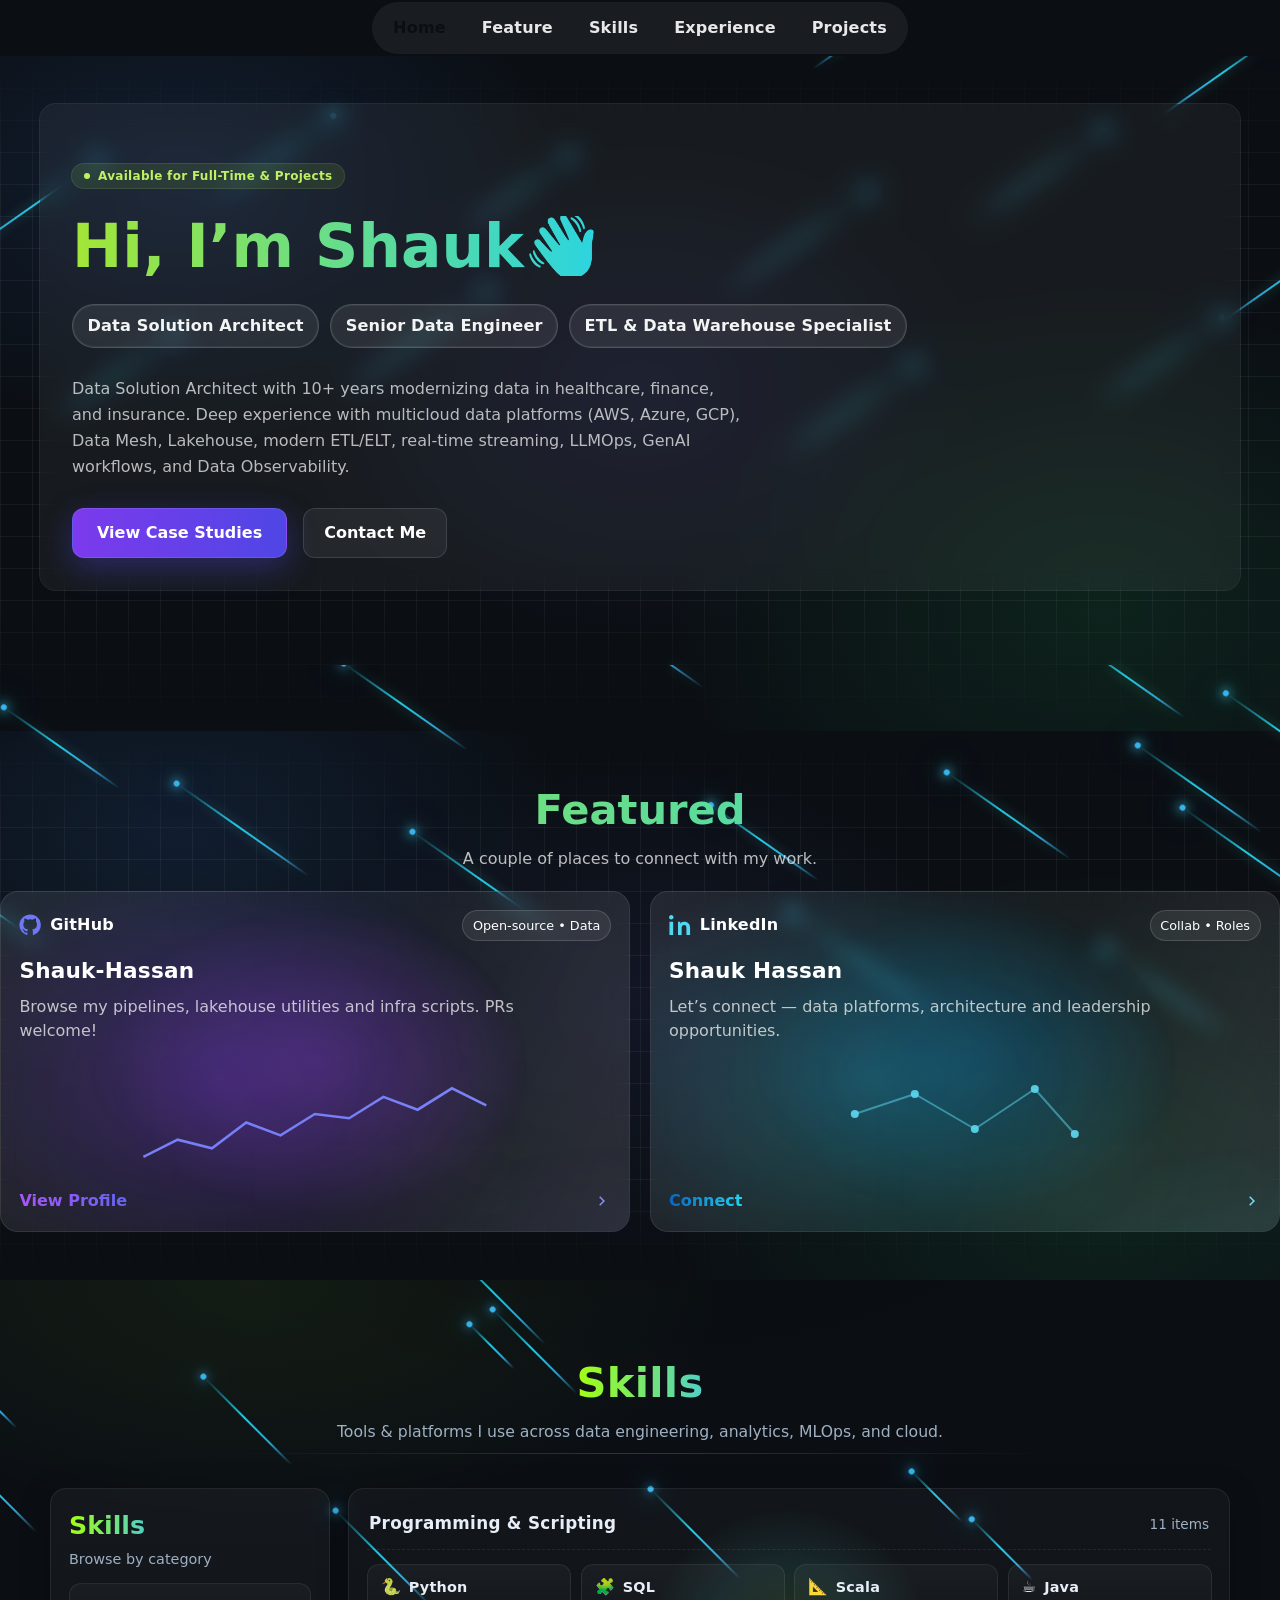
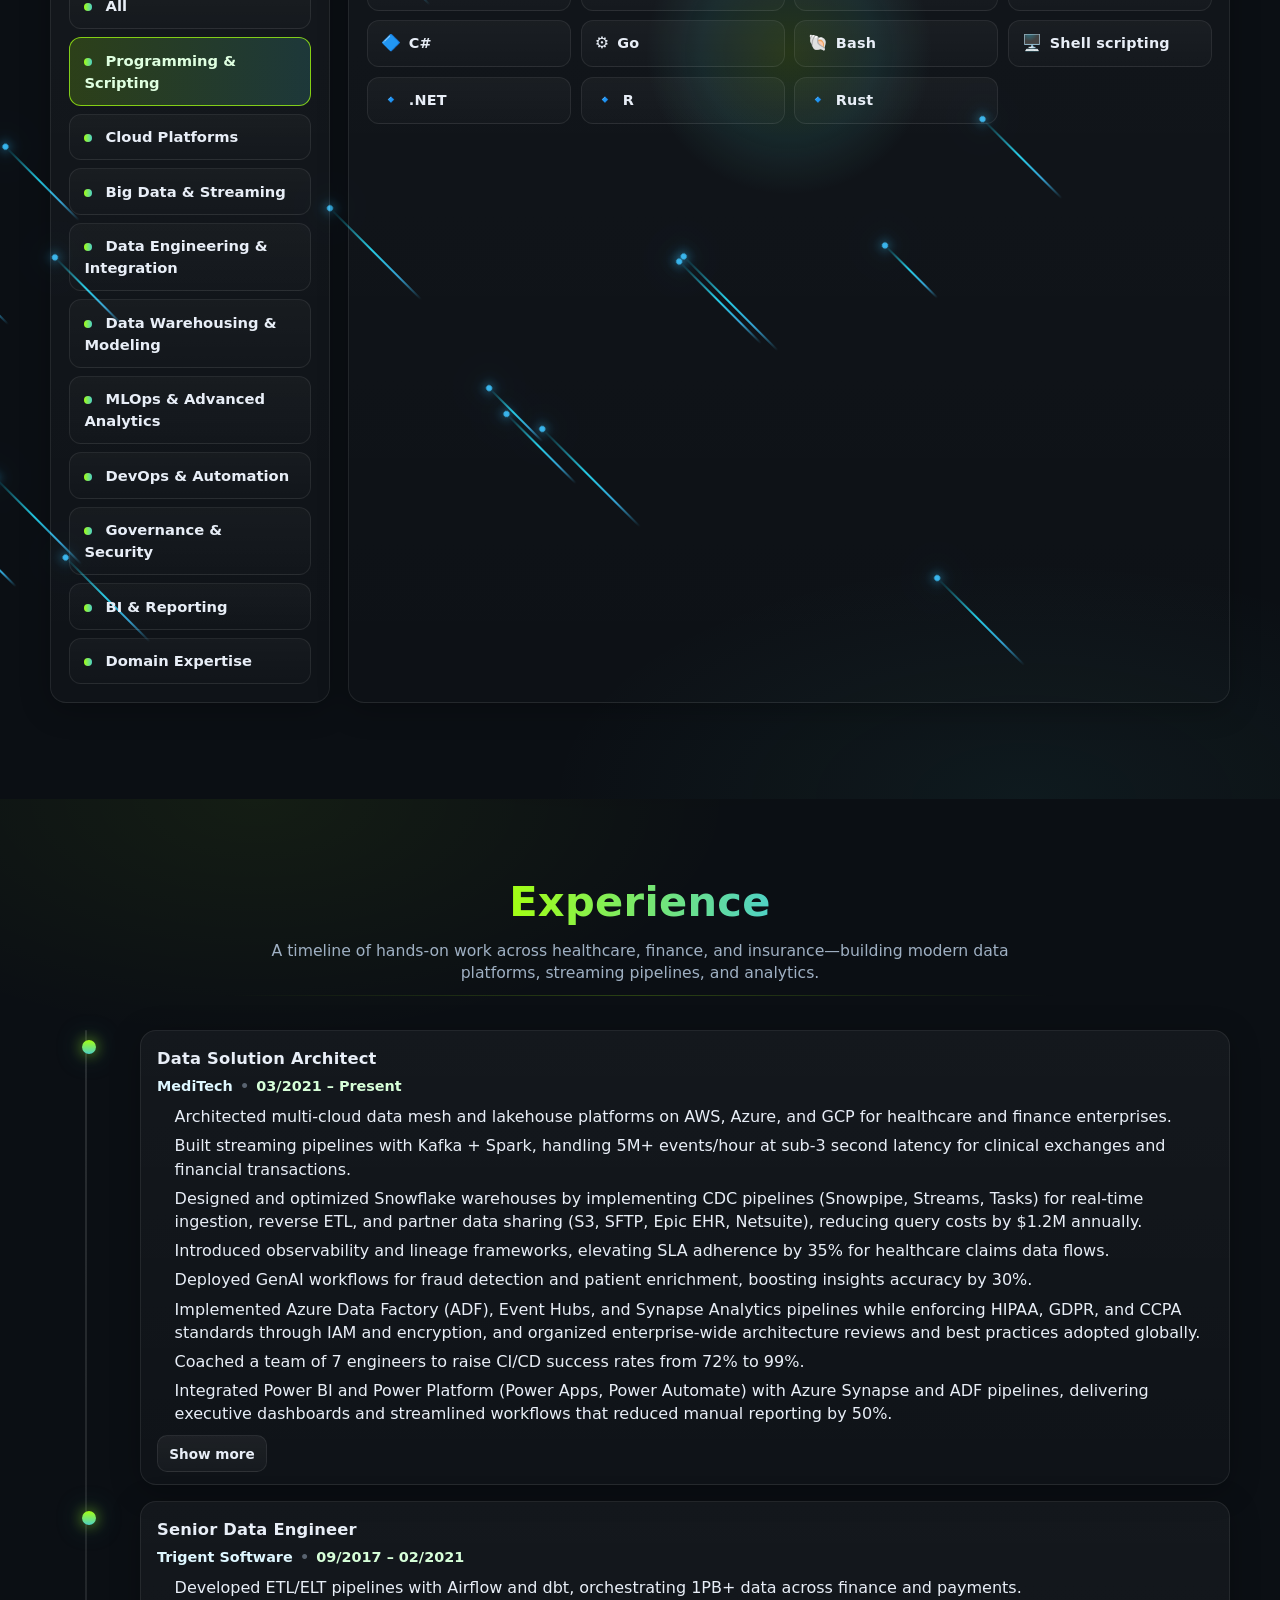
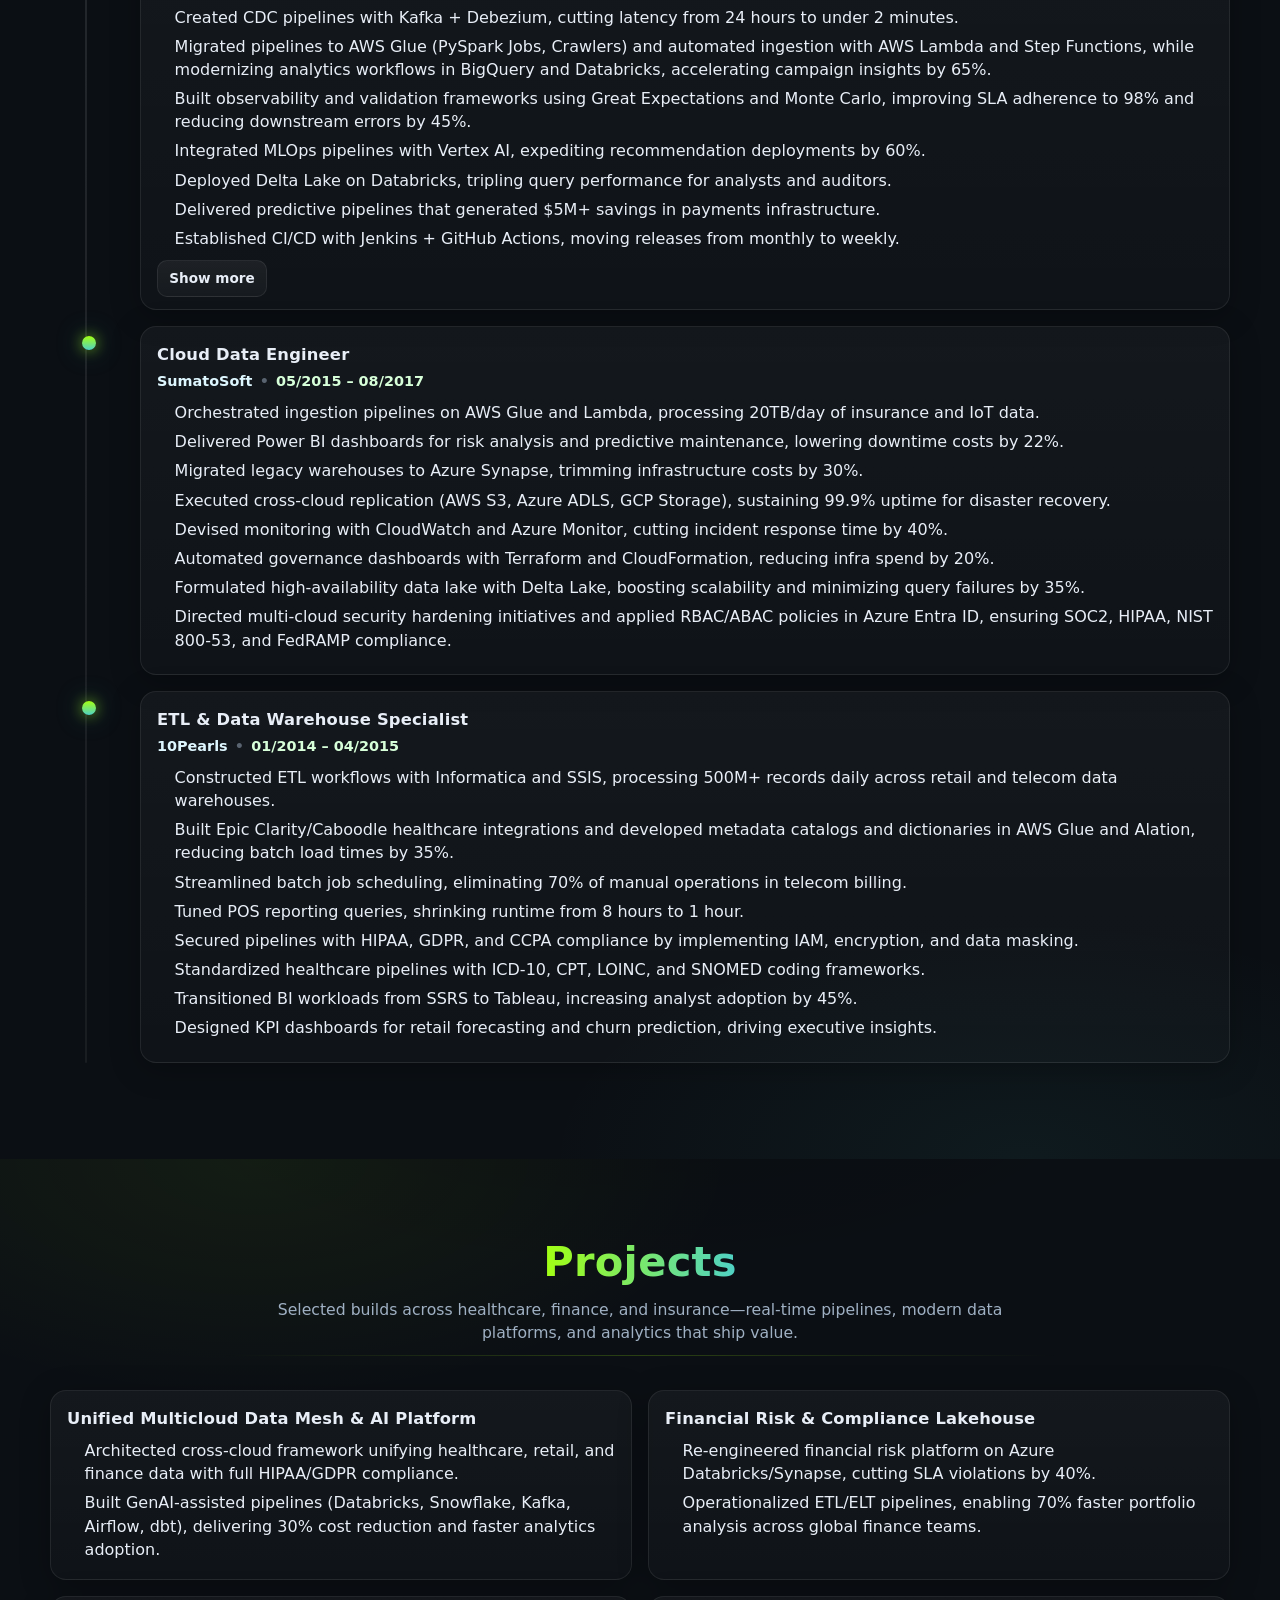
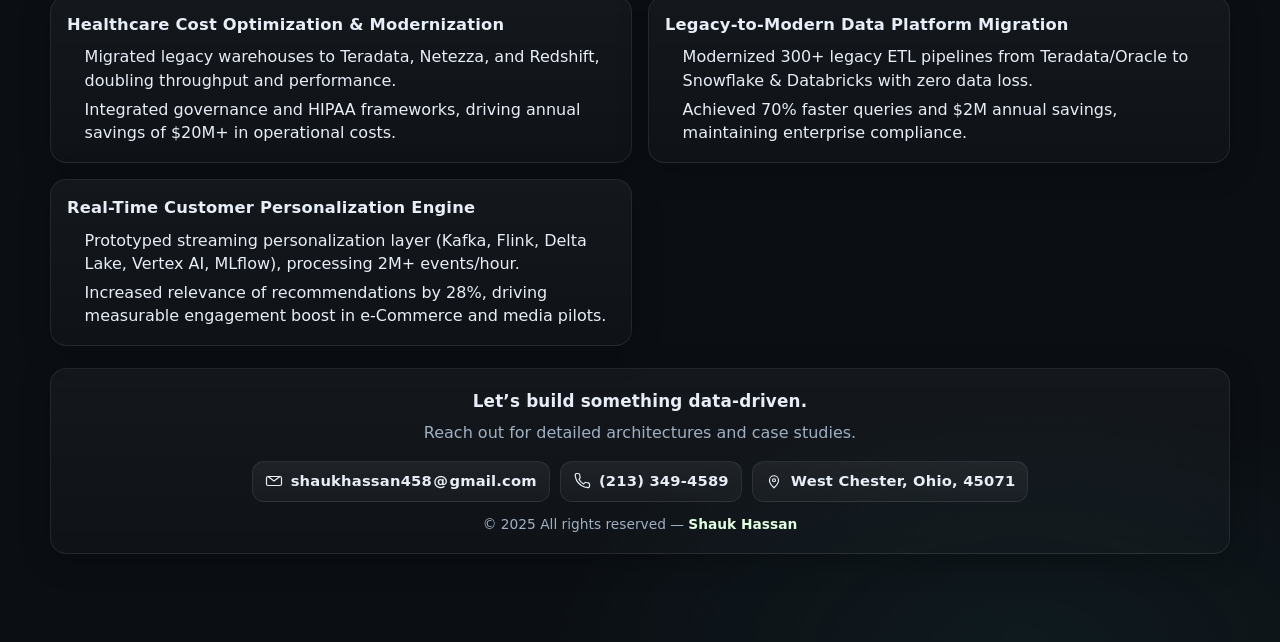
==== commit 803e355d: "Auto-generated commit" ====
--- a/index.html
+++ b/index.html
@@ -7,7 +7,7 @@
   <style>*,:before,:after{--tw-border-spacing-x: 0;--tw-border-spacing-y: 0;--tw-translate-x: 0;--tw-translate-y: 0;--tw-rotate: 0;--tw-skew-x: 0;--tw-skew-y: 0;--tw-scale-x: 1;--tw-scale-y: 1;--tw-pan-x: ;--tw-pan-y: ;--tw-pinch-zoom: ;--tw-scroll-snap-strictness: proximity;--tw-gradient-from-position: ;--tw-gradient-via-position: ;--tw-gradient-to-position: ;--tw-ordinal: ;--tw-slashed-zero: ;--tw-numeric-figure: ;--tw-numeric-spacing: ;--tw-numeric-fraction: ;--tw-ring-inset: ;--tw-ring-offset-width: 0px;--tw-ring-offset-color: #fff;--tw-ring-color: rgb(59 130 246 / .5);--tw-ring-offset-shadow: 0 0 #0000;--tw-ring-shadow: 0 0 #0000;--tw-shadow: 0 0 #0000;--tw-shadow-colored: 0 0 #0000;--tw-blur: ;--tw-brightness: ;--tw-contrast: ;--tw-grayscale: ;--tw-hue-rotate: ;--tw-invert: ;--tw-saturate: ;--tw-sepia: ;--tw-drop-shadow: ;--tw-backdrop-blur: ;--tw-backdrop-brightness: ;--tw-backdrop-contrast: ;--tw-backdrop-grayscale: ;--tw-backdrop-hue-rotate: ;--tw-backdrop-invert: ;--tw-backdrop-opacity: ;--tw-backdrop-saturate: ;--tw-backdrop-sepia: ;--tw-contain-size: ;--tw-contain-layout: ;--tw-contain-paint: ;--tw-contain-style: }*,:before,:after{box-sizing:border-box;border-width:0;border-style:solid;border-color:#e5e7eb}:before,:after{--tw-content: ""}html{line-height:1.5;-webkit-text-size-adjust:100%;-moz-tab-size:4;tab-size:4;font-family:ui-sans-serif,system-ui,sans-serif,"Apple Color Emoji","Segoe UI Emoji",Segoe UI Symbol,"Noto Color Emoji";font-feature-settings:normal;font-variation-settings:normal;-webkit-tap-highlight-color:transparent}body{margin:0;line-height:inherit}h1,h2,h3{font-size:inherit;font-weight:inherit}a{color:inherit;text-decoration:inherit}button{font-family:inherit;font-feature-settings:inherit;font-variation-settings:inherit;font-size:100%;font-weight:inherit;line-height:inherit;letter-spacing:inherit;color:inherit;margin:0;padding:0}button{text-transform:none}button{-webkit-appearance:button;background-color:transparent;background-image:none}h1,h2,h3,p{margin:0}ul{list-style:none;margin:0;padding:0}button{cursor:pointer}svg{display:block;vertical-align:middle}.container{width:100%}@media (min-width: 640px){.container{max-width:640px}}@media (min-width: 768px){.container{max-width:768px}}@media (min-width: 1024px){.container{max-width:1024px}}@media (min-width: 1280px){.container{max-width:1280px}}@media (min-width: 1536px){.container{max-width:1536px}}.pointer-events-none{pointer-events:none}.absolute{position:absolute}.relative{position:relative}.sticky{position:sticky}.inset-0{inset:0}.top-0{top:0}.z-50{z-index:50}.mx-auto{margin-left:auto;margin-right:auto}.block{display:block}.flex{display:flex}.inline-flex{display:inline-flex}.h-1\.5{height:.375rem}.h-14{height:3.5rem}.min-h-\[75vh\]{min-height:75vh}.w-1\.5{width:.375rem}.max-w-2xl{max-width:42rem}.max-w-7xl{max-width:80rem}@keyframes pulse{50%{opacity:.5}}.animate-pulse{animation:pulse 2s cubic-bezier(.4,0,.6,1) infinite}.flex-wrap{flex-wrap:wrap}.items-center{align-items:center}.justify-center{justify-content:center}.gap-2{gap:.5rem}.gap-4{gap:1rem}.space-y-6>:not([hidden])~:not([hidden]){--tw-space-y-reverse: 0;margin-top:calc(1.5rem * calc(1 - var(--tw-space-y-reverse)));margin-bottom:calc(1.5rem * var(--tw-space-y-reverse))}.overflow-hidden{overflow:hidden}.text-balance{text-wrap:balance}.rounded-2xl{border-radius:1rem}.rounded-full{border-radius:9999px}.bg-\[\#0b0f14\]{--tw-bg-opacity: 1;background-color:rgb(11 15 20 / var(--tw-bg-opacity, 1))}.bg-lime-300{--tw-bg-opacity: 1;background-color:rgb(190 242 100 / var(--tw-bg-opacity, 1))}.bg-lime-400\/10{background-color:#a3e6351a}.bg-white\/5{background-color:#ffffff0d}.bg-\[radial-gradient\(360px_260px_at_var\(--mx\,50\%\)_var\(--my\,50\%\)\,rgba\(163\,230\,53\,0\.12\)\,transparent_60\%\)\]{background-image:radial-gradient(360px 260px at var(--mx,50%) var(--my,50%),rgba(163,230,53,.12),transparent 60%)}.bg-gradient-to-r{background-image:linear-gradient(to right,var(--tw-gradient-stops))}.from-lime-400{--tw-gradient-from: #a3e635 var(--tw-gradient-from-position);--tw-gradient-to: rgb(163 230 53 / 0) var(--tw-gradient-to-position);--tw-gradient-stops: var(--tw-gradient-from), var(--tw-gradient-to)}.via-cyan-400{--tw-gradient-to: rgb(34 211 238 / 0) var(--tw-gradient-to-position);--tw-gradient-stops: var(--tw-gradient-from), #22d3ee var(--tw-gradient-via-position), var(--tw-gradient-to)}.to-indigo-400{--tw-gradient-to: #818cf8 var(--tw-gradient-to-position)}.bg-clip-text{background-clip:text}.p-6{padding:1.5rem}.px-3{padding-left:.75rem;padding-right:.75rem}.px-4{padding-left:1rem;padding-right:1rem}.px-6{padding-left:1.5rem;padding-right:1.5rem}.py-1{padding-top:.25rem;padding-bottom:.25rem}.py-10{padding-top:2.5rem;padding-bottom:2.5rem}.text-4xl{font-size:2.25rem;line-height:2.5rem}.text-xs{font-size:.75rem;line-height:1rem}.font-extrabold{font-weight:800}.font-semibold{font-weight:600}.leading-relaxed{line-height:1.625}.leading-tight{line-height:1.25}.tracking-wide{letter-spacing:.025em}.text-lime-300{--tw-text-opacity: 1;color:rgb(190 242 100 / var(--tw-text-opacity, 1))}.text-transparent{color:transparent}.text-white{--tw-text-opacity: 1;color:rgb(255 255 255 / var(--tw-text-opacity, 1))}.text-white\/70{color:#ffffffb3}.opacity-0{opacity:0}.ring-1{--tw-ring-offset-shadow: var(--tw-ring-inset) 0 0 0 var(--tw-ring-offset-width) var(--tw-ring-offset-color);--tw-ring-shadow: var(--tw-ring-inset) 0 0 0 calc(1px + var(--tw-ring-offset-width)) var(--tw-ring-color);box-shadow:var(--tw-ring-offset-shadow),var(--tw-ring-shadow),var(--tw-shadow, 0 0 #0000)}.ring-lime-300\/20{--tw-ring-color: rgb(190 242 100 / .2)}.ring-white\/10{--tw-ring-color: rgb(255 255 255 / .1)}.backdrop-blur-md{--tw-backdrop-blur: blur(12px);-webkit-backdrop-filter:var(--tw-backdrop-blur) var(--tw-backdrop-brightness) var(--tw-backdrop-contrast) var(--tw-backdrop-grayscale) var(--tw-backdrop-hue-rotate) var(--tw-backdrop-invert) var(--tw-backdrop-opacity) var(--tw-backdrop-saturate) var(--tw-backdrop-sepia);backdrop-filter:var(--tw-backdrop-blur) var(--tw-backdrop-brightness) var(--tw-backdrop-contrast) var(--tw-backdrop-grayscale) var(--tw-backdrop-hue-rotate) var(--tw-backdrop-invert) var(--tw-backdrop-opacity) var(--tw-backdrop-saturate) var(--tw-backdrop-sepia)}.transition{transition-property:color,background-color,border-color,text-decoration-color,fill,stroke,opacity,box-shadow,transform,filter,backdrop-filter;transition-timing-function:cubic-bezier(.4,0,.2,1);transition-duration:.15s}@media (min-width: 640px){.sm\:text-5xl{font-size:3rem;line-height:1}}@media (min-width: 1024px){.lg\:space-y-7>:not([hidden])~:not([hidden]){--tw-space-y-reverse: 0;margin-top:calc(1.75rem * calc(1 - var(--tw-space-y-reverse)));margin-bottom:calc(1.75rem * var(--tw-space-y-reverse))}.lg\:p-8{padding:2rem}.lg\:px-10{padding-left:2.5rem;padding-right:2.5rem}.lg\:px-8{padding-left:2rem;padding-right:2rem}.lg\:py-12{padding-top:3rem;padding-bottom:3rem}.lg\:text-6xl{font-size:3.75rem;line-height:1}.group:hover .lg\:group-hover\:opacity-100{opacity:1}}
 </style><link rel="stylesheet" href="styles-Z55AXON5.css" media="print" onload="this.media='all'"><noscript><link rel="stylesheet" href="styles-Z55AXON5.css"></noscript><style ng-app-id="ng">.site-nav[_ngcontent-ng-c3123382229]{position:sticky;top:0;background:rgb(11 15 20 / var(--tw-bg-opacity, 1))}.progress-track[_ngcontent-ng-c3123382229]{position:absolute;left:0;right:0;top:0;height:2px}.progress-bar[_ngcontent-ng-c3123382229]{height:100%;background-image:linear-gradient(90deg,#a3e635,#22d3ee);box-shadow:0 0 12px #22d3ee73;transition:width .12s ease}.container[_ngcontent-ng-c3123382229]{max-width:1200px}.nav-list-wrap[_ngcontent-ng-c3123382229]{position:relative;display:inline-flex}.nav-list[_ngcontent-ng-c3123382229]{display:flex;align-items:center;gap:.35rem;padding:.35rem;border-radius:9999px;background:#ffffff0f;margin:0}.nav-list[_ngcontent-ng-c3123382229] > li[_ngcontent-ng-c3123382229]{list-style:none}.nav-pill[_ngcontent-ng-c3123382229]{padding:.55rem .95rem;border-radius:9999px;font-weight:700;letter-spacing:.2px;color:#ffffffe6;background:transparent;transition:transform .18s ease,background .18s ease,color .18s ease}.nav-pill[_ngcontent-ng-c3123382229]:hover{transform:translateY(-1px);background:#ffffff1a}.nav-pill.is-active[_ngcontent-ng-c3123382229]{color:#0b0f14}.nav-indicator[_ngcontent-ng-c3123382229]{position:absolute;left:0;bottom:.35rem;height:calc(100% - .7rem);border-radius:9999px;z-index:0;opacity:0;width:0;background:linear-gradient(90deg,#a3e635,#22d3ee);box-shadow:0 8px 24px #22d3ee59;transition:transform .28s cubic-bezier(.2,.8,.2,1),width .28s cubic-bezier(.2,.8,.2,1),opacity .2s ease}.nav-list[_ngcontent-ng-c3123382229] > li[_ngcontent-ng-c3123382229]{position:relative;z-index:1}@media (max-width: 768px){.nav-list[_ngcontent-ng-c3123382229]{overflow-x:auto;-webkit-overflow-scrolling:touch}.nav-list[_ngcontent-ng-c3123382229]::-webkit-scrollbar{display:none}}[_nghost-ng-c3123382229]{display:block}.left-spotlight[_ngcontent-ng-c3123382229]{--mx: 50%;--my: 50%}.bg-gradient-pan[_ngcontent-ng-c3123382229]{position:absolute;inset:0;background:radial-gradient(640px 420px at 14% 18%,rgba(59,130,246,.12),transparent 60%),radial-gradient(720px 520px at 86% 82%,rgba(34,197,94,.11),transparent 60%),radial-gradient(520px 380px at 50% 50%,rgba(99,102,241,.08),transparent 65%);animation:_ngcontent-ng-c3123382229_gradient-pan 28s ease-in-out infinite alternate}@keyframes _ngcontent-ng-c3123382229_gradient-pan{0%{transform:translate(-5%,-3%) scale(1)}50%{transform:translate(6%,4%) scale(1.03)}to{transform:translate(-2%,5%) scale(1.01)}}.bg-grid-anim[_ngcontent-ng-c3123382229]{position:absolute;inset:0;background-image:linear-gradient(rgba(255,255,255,.05) 1px,transparent 1px),linear-gradient(90deg,rgba(255,255,255,.05) 1px,transparent 1px);background-size:32px 32px,32px 32px;background-position:0 0,0 0;mask-image:linear-gradient(to bottom,transparent,black 20%,black 80%,transparent);animation:_ngcontent-ng-c3123382229_grid-pan 40s linear infinite}@keyframes _ngcontent-ng-c3123382229_grid-pan{0%{background-position:0 0,0 0}to{background-position:256px 160px,256px 160px}}.meteors[_ngcontent-ng-c3123382229]{position:absolute;inset:-12%;overflow:hidden;filter:drop-shadow(0 0 6px rgba(94,234,212,.45))}.meteors[_ngcontent-ng-c3123382229]   li[_ngcontent-ng-c3123382229]{position:absolute;list-style:none;top:var(--top);left:var(--left);width:var(--len, 160px);height:2px;border-radius:9999px;transform:rotate(-35deg) translateZ(0);background:linear-gradient(90deg,#0000,#38bdf8d9 25%,#22d3ee 55%,#0000);animation:_ngcontent-ng-c3123382229_meteor var(--dur, 7s) var(--delay, 0s) linear infinite;opacity:.95}.meteors[_ngcontent-ng-c3123382229]   li[_ngcontent-ng-c3123382229]:before{content:"";position:absolute;right:-4px;top:-2px;width:6px;height:6px;border-radius:9999px;background:#38bdf8;box-shadow:0 0 10px #38bdf8e6,0 0 20px #22d3eeb3,0 0 36px #22d3ee8c}@keyframes _ngcontent-ng-c3123382229_meteor{0%{transform:translateZ(0) rotate(-35deg);opacity:0}8%{opacity:1}92%{opacity:1}to{transform:translate3d(120vmax,120vmax,0) rotate(-35deg);opacity:0}}.btn-primary[_ngcontent-ng-c3123382229]{position:relative;display:inline-flex;align-items:center;justify-content:center;padding:12px 24px;border-radius:12px;font-weight:600;background-image:linear-gradient(90deg,#7c3aed,#4f46e5);color:#fff;box-shadow:0 10px 30px #4f46e559;border:1px solid rgba(255,255,255,.1);transition:transform .2s ease,box-shadow .2s ease,background-position .2s ease;overflow:hidden}.btn-primary[_ngcontent-ng-c3123382229]:hover{transform:translateY(-1px);box-shadow:0 14px 36px #4f46e573}.btn-primary[_ngcontent-ng-c3123382229]:after{content:"";position:absolute;inset:0;background:linear-gradient(110deg,transparent,rgba(255,255,255,.28),transparent);background-size:200% 100%;opacity:0;transition:opacity .3s ease}.btn-primary[_ngcontent-ng-c3123382229]:hover:after{opacity:.7;animation:_ngcontent-ng-c3123382229_sheen 1.2s linear infinite}.btn-ghost[_ngcontent-ng-c3123382229]{display:inline-flex;align-items:center;justify-content:center;padding:12px 20px;border-radius:12px;font-weight:600;background:#ffffff0f;color:#fff;border:1px solid rgba(255,255,255,.12);transition:background .2s ease,transform .2s ease}.btn-ghost[_ngcontent-ng-c3123382229]:hover{background:#ffffff1f;transform:translateY(-1px)}@keyframes _ngcontent-ng-c3123382229_sheen{to{background-position-x:150%}}.roles[_ngcontent-ng-c3123382229]{display:flex;flex-wrap:wrap;gap:.6rem .7rem;margin:.2rem 0 0;padding:0;list-style:none}.roles[_ngcontent-ng-c3123382229]   li[_ngcontent-ng-c3123382229]{padding:.55rem .9rem;border-radius:9999px;background:#ffffff14;color:#fffffff2;border:1px solid rgba(255,255,255,.16);box-shadow:inset 0 0 0 1px #ffffff0f;font-weight:700;letter-spacing:.15px;font-size:clamp(.9rem,.85rem + .2vw,1.05rem)}.contact-popover[_ngcontent-ng-c3123382229]{position:absolute;left:0;top:100%;margin-top:.5rem;z-index:50;background:#111827eb;border:1px solid rgba(255,255,255,.12);border-radius:12px;padding:.6rem;min-width:260px;box-shadow:0 20px 60px #00000059}.contact-item[_ngcontent-ng-c3123382229]{display:block;color:#fff;text-decoration:none;padding:.5rem .6rem;border-radius:10px;font-weight:600}.contact-item[_ngcontent-ng-c3123382229]:hover{background:#ffffff14}@media (prefers-reduced-motion: reduce){.bg-gradient-pan[_ngcontent-ng-c3123382229], .bg-grid-anim[_ngcontent-ng-c3123382229], .meteors[_ngcontent-ng-c3123382229]   li[_ngcontent-ng-c3123382229]{animation:none!important}}</style><style ng-app-id="ng">[_nghost-ng-c2763432455]{display:block}.left-spotlight[_ngcontent-ng-c2763432455]{--mx: 50%;--my: 50%}.bg-gradient-pan[_ngcontent-ng-c2763432455]{position:absolute;inset:0;background:radial-gradient(640px 420px at 14% 18%,rgba(59,130,246,.12),transparent 60%),radial-gradient(720px 520px at 86% 82%,rgba(34,197,94,.11),transparent 60%),radial-gradient(520px 380px at 50% 50%,rgba(99,102,241,.08),transparent 65%);animation:_ngcontent-ng-c2763432455_gradient-pan 28s ease-in-out infinite alternate}@keyframes _ngcontent-ng-c2763432455_gradient-pan{0%{transform:translate(-5%,-3%) scale(1)}50%{transform:translate(6%,4%) scale(1.03)}to{transform:translate(-2%,5%) scale(1.01)}}.bg-grid-anim[_ngcontent-ng-c2763432455]{position:absolute;inset:0;background-image:linear-gradient(rgba(255,255,255,.05) 1px,transparent 1px),linear-gradient(90deg,rgba(255,255,255,.05) 1px,transparent 1px);background-size:32px 32px,32px 32px;background-position:0 0,0 0;mask-image:linear-gradient(to bottom,transparent,black 20%,black 80%,transparent);animation:_ngcontent-ng-c2763432455_grid-pan 40s linear infinite}@keyframes _ngcontent-ng-c2763432455_grid-pan{0%{background-position:0 0,0 0}to{background-position:256px 160px,256px 160px}}.meteors[_ngcontent-ng-c2763432455]{position:absolute;inset:-12%;overflow:hidden;filter:drop-shadow(0 0 6px rgba(94,234,212,.45))}.meteors[_ngcontent-ng-c2763432455]   li[_ngcontent-ng-c2763432455]{position:absolute;list-style:none;top:var(--top);left:var(--left);width:var(--len, 160px);height:2px;border-radius:9999px;transform:rotate(-35deg) translateZ(0);background:linear-gradient(90deg,#0000,#38bdf8d9 25%,#22d3ee 55%,#0000);animation:_ngcontent-ng-c2763432455_meteor var(--dur, 7s) var(--delay, 0s) linear infinite;opacity:.95}.meteors[_ngcontent-ng-c2763432455]   li[_ngcontent-ng-c2763432455]:before{content:"";position:absolute;right:-4px;top:-2px;width:6px;height:6px;border-radius:9999px;background:#38bdf8;box-shadow:0 0 10px #38bdf8e6,0 0 20px #22d3eeb3,0 0 36px #22d3ee8c}@keyframes _ngcontent-ng-c2763432455_meteor{0%{transform:translateZ(0) rotate(-35deg);opacity:0}8%{opacity:1}92%{opacity:1}to{transform:translate3d(120vmax,120vmax,0) rotate(-35deg);opacity:0}}.btn-primary[_ngcontent-ng-c2763432455]{position:relative;display:inline-flex;align-items:center;justify-content:center;padding:12px 24px;border-radius:12px;font-weight:600;background-image:linear-gradient(90deg,#7c3aed,#4f46e5);color:#fff;box-shadow:0 10px 30px #4f46e559;border:1px solid rgba(255,255,255,.1);transition:transform .2s ease,box-shadow .2s ease,background-position .2s ease;overflow:hidden}.btn-primary[_ngcontent-ng-c2763432455]:hover{transform:translateY(-1px);box-shadow:0 14px 36px #4f46e573}.btn-primary[_ngcontent-ng-c2763432455]:after{content:"";position:absolute;inset:0;background:linear-gradient(110deg,transparent,rgba(255,255,255,.28),transparent);background-size:200% 100%;opacity:0;transition:opacity .3s ease}.btn-primary[_ngcontent-ng-c2763432455]:hover:after{opacity:.7;animation:_ngcontent-ng-c2763432455_sheen 1.2s linear infinite}.btn-ghost[_ngcontent-ng-c2763432455]{display:inline-flex;align-items:center;justify-content:center;padding:12px 20px;border-radius:12px;font-weight:600;background:#ffffff0f;color:#fff;border:1px solid rgba(255,255,255,.12);transition:background .2s ease,transform .2s ease}.btn-ghost[_ngcontent-ng-c2763432455]:hover{background:#ffffff1f;transform:translateY(-1px)}@keyframes _ngcontent-ng-c2763432455_sheen{to{background-position-x:150%}}.roles[_ngcontent-ng-c2763432455]{display:flex;flex-wrap:wrap;gap:.6rem .7rem;margin:.2rem 0 0;padding:0;list-style:none}.roles[_ngcontent-ng-c2763432455]   li[_ngcontent-ng-c2763432455]{padding:.55rem .9rem;border-radius:9999px;background:#ffffff14;color:#fffffff2;border:1px solid rgba(255,255,255,.16);box-shadow:inset 0 0 0 1px #ffffff0f;font-weight:700;letter-spacing:.15px;font-size:clamp(.9rem,.85rem + .2vw,1.05rem)}.contact-popover[_ngcontent-ng-c2763432455]{position:absolute;left:0;top:100%;margin-top:.5rem;z-index:50;background:#111827eb;-webkit-backdrop-filter:blur(8px);backdrop-filter:blur(8px);border:1px solid rgba(255,255,255,.12);border-radius:12px;padding:.6rem;min-width:260px;box-shadow:0 20px 60px #00000059}.contact-item[_ngcontent-ng-c2763432455]{display:block;color:#fff;text-decoration:none;padding:.5rem .6rem;border-radius:10px;font-weight:600}.contact-item[_ngcontent-ng-c2763432455]:hover{background:#ffffff14}@media (prefers-reduced-motion: reduce){.bg-gradient-pan[_ngcontent-ng-c2763432455], .bg-grid-anim[_ngcontent-ng-c2763432455], .meteors[_ngcontent-ng-c2763432455]   li[_ngcontent-ng-c2763432455]{animation:none!important}}</style><style ng-app-id="ng">.feature-wrap[_ngcontent-ng-c3387766633]{position:relative;padding:3rem 0;background:rgb(11 15 20 / var(--tw-bg-opacity, 1))}.feature-bg[_ngcontent-ng-c3387766633]{position:absolute;inset:0;pointer-events:none;z-index:0}.feature-head[_ngcontent-ng-c3387766633], .feature-grid[_ngcontent-ng-c3387766633]{position:relative;z-index:1}.feature-bg[_ngcontent-ng-c3387766633]   .bg-gradient-pan[_ngcontent-ng-c3387766633]{position:absolute;inset:0;background:radial-gradient(640px 420px at 14% 18%,rgba(59,130,246,.12),transparent 60%),radial-gradient(720px 520px at 86% 82%,rgba(34,197,94,.11),transparent 60%),radial-gradient(520px 380px at 50% 50%,rgba(99,102,241,.08),transparent 65%);animation:_ngcontent-ng-c3387766633_feature-gradient-pan 28s ease-in-out infinite alternate}@keyframes _ngcontent-ng-c3387766633_feature-gradient-pan{0%{transform:translate(-5%,-3%) scale(1)}50%{transform:translate(6%,4%) scale(1.03)}to{transform:translate(-2%,5%) scale(1.01)}}.feature-bg[_ngcontent-ng-c3387766633]   .bg-grid-anim[_ngcontent-ng-c3387766633]{position:absolute;inset:0;background-image:linear-gradient(rgba(255,255,255,.05) 1px,transparent 1px),linear-gradient(90deg,rgba(255,255,255,.05) 1px,transparent 1px);background-size:32px 32px,32px 32px;-webkit-mask-image:linear-gradient(to bottom,transparent,#000 20%,#000 80%,transparent);mask-image:linear-gradient(to bottom,transparent,#000 20%,#000 80%,transparent);animation:_ngcontent-ng-c3387766633_feature-grid-pan 40s linear infinite}@keyframes _ngcontent-ng-c3387766633_feature-grid-pan{0%{background-position:0 0,0 0}to{background-position:256px 160px,256px 160px}}.feature-bg[_ngcontent-ng-c3387766633]   .meteors[_ngcontent-ng-c3387766633]{position:absolute;inset:-12%;overflow:hidden;filter:drop-shadow(0 0 6px rgba(94,234,212,.45))}.feature-bg[_ngcontent-ng-c3387766633]   .meteors[_ngcontent-ng-c3387766633]{--speed: 0}.feature-bg[_ngcontent-ng-c3387766633]   .meteors[_ngcontent-ng-c3387766633]   li[_ngcontent-ng-c3387766633]{position:absolute;list-style:none;top:var(--top);right:var(--right);width:var(--len, 160px);height:2px;border-radius:9999px;transform:rotate(35deg) translateZ(0);background:linear-gradient(270deg,#0000,#38bdf8d9 25%,#22d3ee 55%,#0000);animation:_ngcontent-ng-c3387766633_feature-meteor var(--dur, 12s) var(--delay, 0s) linear infinite;opacity:.95}.feature-bg[_ngcontent-ng-c3387766633]   .meteors[_ngcontent-ng-c3387766633]   li[_ngcontent-ng-c3387766633]:before{content:"";position:absolute;left:-4px;top:-2px;width:6px;height:6px;border-radius:9999px;background:#38bdf8;box-shadow:0 0 10px #38bdf8e6,0 0 20px #22d3eeb3,0 0 36px #22d3ee8c}@keyframes _ngcontent-ng-c3387766633_feature-meteor{0%{transform:translateZ(0) rotate(35deg);opacity:0}8%{opacity:1}92%{opacity:1}to{transform:translate3d(-80vmax,80vmax,0) rotate(35deg);opacity:0}}.feature-bg[_ngcontent-ng-c3387766633]   .meteors[_ngcontent-ng-c3387766633]   li[_ngcontent-ng-c3387766633]:nth-child(1){--top:-6%;--right: 5%;--len:160px;--dur:6.5s;--delay:0s}.feature-bg[_ngcontent-ng-c3387766633]   .meteors[_ngcontent-ng-c3387766633]   li[_ngcontent-ng-c3387766633]:nth-child(2){--top: 2%;--right:15%;--len:130px;--dur:7.2s;--delay:1s}.feature-bg[_ngcontent-ng-c3387766633]   .meteors[_ngcontent-ng-c3387766633]   li[_ngcontent-ng-c3387766633]:nth-child(3){--top:-8%;--right:28%;--len:180px;--dur:6.8s;--delay:2.2s}.feature-bg[_ngcontent-ng-c3387766633]   .meteors[_ngcontent-ng-c3387766633]   li[_ngcontent-ng-c3387766633]:nth-child(4){--top:10%;--right: 5%;--len:140px;--dur:7.8s;--delay:.8s}.feature-bg[_ngcontent-ng-c3387766633]   .meteors[_ngcontent-ng-c3387766633]   li[_ngcontent-ng-c3387766633]:nth-child(5){--top:-4%;--right:45%;--len:170px;--dur:6.2s;--delay:1.6s}.feature-bg[_ngcontent-ng-c3387766633]   .meteors[_ngcontent-ng-c3387766633]   li[_ngcontent-ng-c3387766633]:nth-child(6){--top: 6%;--right:60%;--len:150px;--dur:7.4s;--delay:.3s}.feature-bg[_ngcontent-ng-c3387766633]   .meteors[_ngcontent-ng-c3387766633]   li[_ngcontent-ng-c3387766633]:nth-child(7){--top:-9%;--right:72%;--len:190px;--dur:6.6s;--delay:2.7s}.feature-bg[_ngcontent-ng-c3387766633]   .meteors[_ngcontent-ng-c3387766633]   li[_ngcontent-ng-c3387766633]:nth-child(8){--top:12%;--right:82%;--len:140px;--dur:7.6s;--delay:1.1s}.feature-bg[_ngcontent-ng-c3387766633]   .meteors[_ngcontent-ng-c3387766633]   li[_ngcontent-ng-c3387766633]:nth-child(9){--top:-7%;--right:90%;--len:160px;--dur:6.9s;--delay:3.2s}.feature-bg[_ngcontent-ng-c3387766633]   .meteors[_ngcontent-ng-c3387766633]   li[_ngcontent-ng-c3387766633]:nth-child(10){--top:18%;--right:10%;--len:150px;--dur:7.9s;--delay:2s}.feature-bg[_ngcontent-ng-c3387766633]   .meteors[_ngcontent-ng-c3387766633]   li[_ngcontent-ng-c3387766633]:nth-child(11){--top:28%;--right: 6%;--len:170px;--dur:7.1s;--delay:.7s}.feature-bg[_ngcontent-ng-c3387766633]   .meteors[_ngcontent-ng-c3387766633]   li[_ngcontent-ng-c3387766633]:nth-child(12){--top:22%;--right:22%;--len:150px;--dur:8s;--delay:2.1s}.feature-bg[_ngcontent-ng-c3387766633]   .meteors[_ngcontent-ng-c3387766633]   li[_ngcontent-ng-c3387766633]:nth-child(13){--top:26%;--right:38%;--len:130px;--dur:7.2s;--delay:1.2s}.feature-bg[_ngcontent-ng-c3387766633]   .meteors[_ngcontent-ng-c3387766633]   li[_ngcontent-ng-c3387766633]:nth-child(14){--top:32%;--right:54%;--len:180px;--dur:6.6s;--delay:2.8s}.feature-bg[_ngcontent-ng-c3387766633]   .meteors[_ngcontent-ng-c3387766633]   li[_ngcontent-ng-c3387766633]:nth-child(15){--top:24%;--right:70%;--len:160px;--dur:7.4s;--delay:1.6s}.feature-bg[_ngcontent-ng-c3387766633]   .meteors[_ngcontent-ng-c3387766633]   li[_ngcontent-ng-c3387766633]:nth-child(16){--top:36%;--right:86%;--len:150px;--dur:7.7s;--delay:.9s}.feature-bg[_ngcontent-ng-c3387766633]   .meteors[_ngcontent-ng-c3387766633]   li[_ngcontent-ng-c3387766633]:nth-child(17){--top:48%;--right:12%;--len:150px;--dur:7.6s;--delay:1.3s}.feature-bg[_ngcontent-ng-c3387766633]   .meteors[_ngcontent-ng-c3387766633]   li[_ngcontent-ng-c3387766633]:nth-child(18){--top:44%;--right:30%;--len:180px;--dur:6.9s;--delay:2.4s}@media (prefers-reduced-motion: reduce){.feature-bg[_ngcontent-ng-c3387766633]   .bg-gradient-pan[_ngcontent-ng-c3387766633], .feature-bg[_ngcontent-ng-c3387766633]   .bg-grid-anim[_ngcontent-ng-c3387766633], .feature-bg[_ngcontent-ng-c3387766633]   .meteors[_ngcontent-ng-c3387766633]   li[_ngcontent-ng-c3387766633]{animation:none!important}}.feature-wrap[_ngcontent-ng-c3387766633]{padding:3rem 0;background:rgb(11 15 20 / var(--tw-bg-opacity, 1))}.feature-head[_ngcontent-ng-c3387766633]{text-align:center;margin-bottom:1.25rem}.feature-head[_ngcontent-ng-c3387766633]   h2[_ngcontent-ng-c3387766633]{margin:0;font-weight:900;font-size:clamp(1.8rem,1.2rem + 2.4vw,2.6rem);background-image:linear-gradient(90deg,#a3e635,#22d3ee);-webkit-background-clip:text;background-clip:text;color:transparent}.feature-head[_ngcontent-ng-c3387766633]   p[_ngcontent-ng-c3387766633]{margin-top:.35rem;color:#ffffffb8}.feature-grid[_ngcontent-ng-c3387766633]{display:grid;gap:1rem;grid-template-columns:1fr}@media (min-width: 900px){.feature-grid[_ngcontent-ng-c3387766633]{grid-template-columns:1fr 1fr;gap:1.2rem}}.card[_ngcontent-ng-c3387766633]{--a1:#7c3aed;--a2:#4f46e5;--glow: rgba(124,58,237,.28);position:relative;display:flex;flex-direction:column;gap:.9rem;padding:1.15rem;border-radius:18px;color:#fff;text-decoration:none;background:#ffffff0e;border:1px solid rgba(255,255,255,.12);-webkit-backdrop-filter:blur(10px);backdrop-filter:blur(10px);overflow:hidden;transform-style:preserve-3d;isolation:isolate;transition:box-shadow .25s ease,transform .25s ease}.card[_ngcontent-ng-c3387766633]:hover{box-shadow:0 18px 60px #00000059}.accent-gh[_ngcontent-ng-c3387766633]{--a1:#a855f7;--a2:#6366f1;--glow: rgba(124,58,237,.35)}.accent-li[_ngcontent-ng-c3387766633]{--a1:#0A66C2;--a2:#22d3ee;--glow: rgba(34,211,238,.25)}.card[_ngcontent-ng-c3387766633]:before{content:"";position:absolute;inset:0;pointer-events:none;z-index:-1;background:radial-gradient(520px 360px at 35% 55%,var(--glow) 0%,transparent 60%),linear-gradient(90deg,rgba(255,255,255,.04) 0%,transparent 42%);opacity:.95}.card[_ngcontent-ng-c3387766633]:after{content:"";position:absolute;inset:0;pointer-events:none;background:linear-gradient(115deg,transparent 55%,rgba(255,255,255,.05) 72%,rgba(255,255,255,.12) 100%);opacity:.6}.ambient-glow[_ngcontent-ng-c3387766633]{position:absolute;inset:-22%;z-index:-2;opacity:.85;background:radial-gradient(360px 260px at var(--mx,50%) var(--my,50%),color-mix(in oklab,var(--a1) 28%,transparent) 0%,transparent 60%),radial-gradient(520px 380px at 85% 120%,color-mix(in oklab,var(--a2) 20%,transparent) 0%,transparent 70%);transition:opacity .35s ease,transform .35s ease;-webkit-mask-image:linear-gradient(to bottom,transparent,#000 10%,#000 90%,transparent);mask-image:linear-gradient(to bottom,transparent,#000 10%,#000 90%,transparent)}.shine[_ngcontent-ng-c3387766633]{position:absolute;inset:-10% -40%;pointer-events:none;background:linear-gradient(110deg,transparent 0%,rgba(255,255,255,.22) 18%,rgba(255,255,255,.55) 24%,rgba(255,255,255,.22) 30%,transparent 40%);transform:translate(-120%);opacity:0}.card-head[_ngcontent-ng-c3387766633]{display:flex;align-items:center;justify-content:space-between;gap:.8rem}.badge[_ngcontent-ng-c3387766633]{display:flex;align-items:center;gap:.55rem;font-weight:800;letter-spacing:.2px}.badge[_ngcontent-ng-c3387766633]   .ico[_ngcontent-ng-c3387766633]{width:22px;height:22px;color:color-mix(in oklab,var(--a2),white 10%)}.chip[_ngcontent-ng-c3387766633]{font-size:.8rem;padding:.28rem .6rem;border-radius:9999px;background:#ffffff14;border:1px solid rgba(255,255,255,.14)}.card-body[_ngcontent-ng-c3387766633]{display:flex;flex-direction:column;gap:.5rem}.title[_ngcontent-ng-c3387766633]{font-weight:900;letter-spacing:.2px;font-size:clamp(1.1rem,.95rem + .8vw,1.35rem)}.desc[_ngcontent-ng-c3387766633]{color:#ffffffb8;max-width:52ch}.parallax[_ngcontent-ng-c3387766633]{position:relative;height:120px;margin-top:.2rem;color:color-mix(in oklab,var(--a2),white 15%);transform:translateZ(36px)}.graph[_ngcontent-ng-c3387766633], .net[_ngcontent-ng-c3387766633]{width:100%;height:100%}.card-foot[_ngcontent-ng-c3387766633]{display:flex;align-items:center;justify-content:space-between;gap:.6rem}.cta[_ngcontent-ng-c3387766633]{font-weight:800;background-image:linear-gradient(90deg,var(--a1),var(--a2));-webkit-background-clip:text;background-clip:text;color:transparent}.arrow[_ngcontent-ng-c3387766633]{width:18px;height:18px;color:color-mix(in oklab,var(--a2),white 20%)}@media (prefers-reduced-motion: reduce){.shine[_ngcontent-ng-c3387766633]{display:none}}</style><style ng-app-id="ng">[_nghost-ng-c796886937]{--bg: #0b0f14;--panel: rgba(20,24,30,.65);--border: rgba(255,255,255,.08);--text: #e8eef7;--muted: #9fb0c3;--accent: #a3ff12;--accent-2: #4fd1c5;--glow: 0 10px 40px rgba(163,255,18,.14);display:block}.skills-alt-wrap[_ngcontent-ng-c796886937]{position:relative;overflow:hidden;background:radial-gradient(800px 400px at 20% 0%,rgba(163,255,18,.06),transparent 60%),radial-gradient(800px 400px at 80% 100%,rgba(79,209,197,.06),transparent 60%),var(--bg);padding:4rem 1rem 6rem}.container[_ngcontent-ng-c796886937]{max-width:1180px;margin:0 auto;position:relative;z-index:1}.shooting-bg[_ngcontent-ng-c796886937]{position:absolute;inset:0;pointer-events:none;z-index:0;background:radial-gradient(900px 400px at 50% -10%,rgba(0,0,0,.18),transparent 60%)}.meteor-field[_ngcontent-ng-c796886937]{position:absolute;inset:-12%;overflow:hidden;filter:drop-shadow(0 0 6px rgba(94,234,212,.45));--speed: 1}.meteor[_ngcontent-ng-c796886937]{position:absolute;list-style:none;top:var(--top);right:var(--right);width:var(--len, 160px);height:2px;border-radius:9999px;transform:rotate(45deg) translateZ(0);will-change:transform,opacity;background:linear-gradient(270deg,#0000,#38bdf8d9 25%,#22d3ee 55%,#0000);opacity:.95;animation-name:_ngcontent-ng-c796886937_feature-meteor-rtlb;animation-duration:calc(var(--dur, 7s) * var(--speed, 1));animation-delay:var(--delay, 0s);animation-timing-function:linear;animation-iteration-count:infinite}.meteor[_ngcontent-ng-c796886937]:before{content:"";position:absolute;left:-4px;top:-2px;width:6px;height:6px;border-radius:9999px;background:#38bdf8;box-shadow:0 0 10px #38bdf8e6,0 0 20px #22d3eeb3,0 0 36px #22d3ee8c}@keyframes _ngcontent-ng-c796886937_feature-meteor-rtlb{0%{transform:translateZ(0) rotate(45deg);opacity:0}6%{opacity:1}to{transform:translate3d(-60vw,40vh,0) rotate(45deg);opacity:0}}.section-head[_ngcontent-ng-c796886937]{text-align:center;margin:0 auto 18px;padding:8px 12px 16px;max-width:860px}.section-title[_ngcontent-ng-c796886937]{margin:0;font-size:clamp(1.6rem,1rem + 2.2vw,2.6rem);font-weight:900;letter-spacing:.3px;color:var(--text)}.grad[_ngcontent-ng-c796886937]{background:linear-gradient(90deg,var(--accent),var(--accent-2));-webkit-background-clip:text;background-clip:text;color:transparent}.section-sub[_ngcontent-ng-c796886937]{margin:6px auto 10px;color:var(--muted);font-size:.98rem;line-height:1.45;max-width:720px}.section-rule[_ngcontent-ng-c796886937]{height:1px;width:100%;margin:10px auto 0;background:linear-gradient(90deg,#a3ff1200,#a3ff1299,#4fd1c500);opacity:.35}.layout[_ngcontent-ng-c796886937]{display:grid;grid-template-columns:280px 1fr;gap:18px}@media (max-width: 920px){.layout[_ngcontent-ng-c796886937]{grid-template-columns:1fr}}.glass[_ngcontent-ng-c796886937]{background:linear-gradient(180deg,#ffffff0a,#ffffff05);border:1px solid var(--border);border-radius:16px;box-shadow:0 6px 30px #00000040}.sidebar[_ngcontent-ng-c796886937]{padding:18px;position:sticky;top:24px;align-self:start}.title[_ngcontent-ng-c796886937]   h2[_ngcontent-ng-c796886937]{margin:0;font-size:clamp(1.3rem,1.1rem + .6vw,1.6rem);color:var(--text);font-weight:900}.muted[_ngcontent-ng-c796886937]{color:var(--muted);margin:4px 0 12px;font-size:.9rem}.tabs[_ngcontent-ng-c796886937]{display:flex;flex-direction:column;gap:8px}.tab[_ngcontent-ng-c796886937]{text-align:left;background:linear-gradient(180deg,#ffffff08,#ffffff03);border:1px solid var(--border);color:var(--text);font-weight:600;font-size:.92rem;padding:.7rem .9rem;border-radius:12px;transition:all .2s ease}.tab[_ngcontent-ng-c796886937]   .dot[_ngcontent-ng-c796886937]{display:inline-block;width:8px;height:8px;border-radius:999px;background:linear-gradient(90deg,var(--accent),var(--accent-2));margin-right:.5rem;vertical-align:middle}.tab[_ngcontent-ng-c796886937]:hover{border-color:#a3ff1273;box-shadow:var(--glow);transform:translateY(-1px)}.tab.active[_ngcontent-ng-c796886937]{color:#dfffe0;border-color:#a3ff12bf;background:linear-gradient(90deg,#a3ff122e,#4fd1c52e)}.panel[_ngcontent-ng-c796886937]{position:relative;padding:18px;border-radius:16px;border:1px solid var(--border);background:radial-gradient(220px 220px at var(--mx, 50%) var(--my, 20%),rgba(163,255,18,.14),rgba(79,209,197,.1) 40%,transparent 65%),linear-gradient(180deg,#ffffff08,#ffffff03);overflow:hidden}.panel-head[_ngcontent-ng-c796886937]{display:flex;align-items:center;justify-content:space-between;padding:4px 2px 12px;border-bottom:1px dashed var(--border)}.panel-title[_ngcontent-ng-c796886937]{margin:0;color:var(--text);font-size:1.05rem;font-weight:800;letter-spacing:.3px}.count[_ngcontent-ng-c796886937]{color:var(--muted);font-size:.85rem}.chip-grid[_ngcontent-ng-c796886937]{padding-top:14px;display:grid;grid-template-columns:repeat(12,1fr);gap:10px}@media (max-width: 1200px){.chip-grid[_ngcontent-ng-c796886937]{grid-template-columns:repeat(10,1fr)}}@media (max-width: 900px){.chip-grid[_ngcontent-ng-c796886937]{grid-template-columns:repeat(8,1fr)}}@media (max-width: 700px){.chip-grid[_ngcontent-ng-c796886937]{grid-template-columns:repeat(6,1fr)}}@media (max-width: 520px){.chip-grid[_ngcontent-ng-c796886937]{grid-template-columns:repeat(4,1fr)}}.chip[_ngcontent-ng-c796886937]{grid-column:span 4;position:relative;display:inline-flex;align-items:center;gap:.5rem;padding:.65rem .8rem;border-radius:12px;color:var(--text);border:1px solid var(--border);background:linear-gradient(180deg,#ffffff0a,#ffffff05);overflow:hidden;cursor:default;transition:transform .15s ease,box-shadow .15s ease,border-color .15s ease;will-change:transform}@media (min-width: 900px){.chip[_ngcontent-ng-c796886937]{grid-column:span 3}}.chip[_ngcontent-ng-c796886937]:hover{transform:translateY(-2px);border-color:#a3ff128c;box-shadow:var(--glow)}.chip[_ngcontent-ng-c796886937]:active{transform:translateY(0)}.ico[_ngcontent-ng-c796886937]{font-size:1rem}.label[_ngcontent-ng-c796886937]{font-weight:700;font-size:.9rem;letter-spacing:.2px}.shine[_ngcontent-ng-c796886937]{position:absolute;inset:0;background:linear-gradient(110deg,transparent 20%,rgba(255,255,255,.18) 40%,transparent 60%);transform:translate(-100%);animation:_ngcontent-ng-c796886937_gleam 2.8s linear infinite;mix-blend-mode:screen;pointer-events:none}@keyframes _ngcontent-ng-c796886937_gleam{to{transform:translate(100%)}}</style><style ng-app-id="ng">[_nghost-ng-c3067959559]{--bg: #0b0f14;--panel: rgba(20,24,30,.65);--border: rgba(255,255,255,.08);--text: #e8eef7;--muted: #9fb0c3;--accent: #a3ff12;--accent-2: #4fd1c5;--glow: 0 10px 40px rgba(163,255,18,.14);display:block}.xp-wrap[_ngcontent-ng-c3067959559]{position:relative;overflow:hidden;background:radial-gradient(800px 400px at 20% 0%,rgba(163,255,18,.06),transparent 60%),radial-gradient(800px 400px at 80% 100%,rgba(79,209,197,.06),transparent 60%),var(--bg);padding:4rem 1rem 6rem}.container[_ngcontent-ng-c3067959559]{max-width:1180px;margin:0 auto;position:relative;z-index:1}.shooting-bg[_ngcontent-ng-c3067959559]{position:absolute;inset:0;pointer-events:none;z-index:0;background:radial-gradient(900px 400px at 50% -10%,rgba(0,0,0,.18),transparent 60%)}.meteor-field[_ngcontent-ng-c3067959559]{position:absolute;inset:-12%;overflow:hidden;filter:drop-shadow(0 0 6px rgba(94,234,212,.45));--speed: 1.2}.meteor[_ngcontent-ng-c3067959559]{position:absolute;list-style:none;top:var(--top);right:var(--right);width:var(--len, 160px);height:2px;border-radius:9999px;transform:rotate(45deg) translateZ(0);opacity:.95;background:linear-gradient(270deg,#0000,#38bdf8d9 25%,#22d3ee 55%,#0000);animation-name:_ngcontent-ng-c3067959559_xp-meteor;animation-duration:calc(var(--dur, 8s) * var(--speed, 1));animation-delay:var(--delay, 0s);animation-timing-function:linear;animation-iteration-count:infinite}.meteor[_ngcontent-ng-c3067959559]:before{content:"";position:absolute;left:-4px;top:-2px;width:6px;height:6px;border-radius:9999px;background:#38bdf8;box-shadow:0 0 10px #38bdf8e6,0 0 20px #22d3eeb3,0 0 36px #22d3ee8c}@keyframes _ngcontent-ng-c3067959559_xp-meteor{0%{transform:translateZ(0) rotate(45deg);opacity:0}6%{opacity:1}to{transform:translate3d(-60vw,40vh,0) rotate(45deg);opacity:0}}.section-head[_ngcontent-ng-c3067959559]{text-align:center;margin:0 auto 18px;padding:8px 12px 16px;max-width:860px}.section-title[_ngcontent-ng-c3067959559]{margin:0;font-size:clamp(1.6rem,1rem + 2.2vw,2.6rem);font-weight:900;letter-spacing:.3px;color:var(--text)}.grad[_ngcontent-ng-c3067959559]{background:linear-gradient(90deg,var(--accent),var(--accent-2));-webkit-background-clip:text;background-clip:text;color:transparent}.section-sub[_ngcontent-ng-c3067959559]{margin:6px auto 10px;color:var(--muted);font-size:.98rem;line-height:1.45;max-width:760px}.section-rule[_ngcontent-ng-c3067959559]{height:1px;width:100%;margin:10px auto 0;background:linear-gradient(90deg,#a3ff1200,#a3ff1299,#4fd1c500);opacity:.35}.xp-grid[_ngcontent-ng-c3067959559]{display:grid;grid-template-columns:72px minmax(0,1fr);gap:18px}@media (max-width: 720px){.xp-grid[_ngcontent-ng-c3067959559]{grid-template-columns:44px minmax(0,1fr)}}.rail[_ngcontent-ng-c3067959559]{position:relative;grid-column:1}.line[_ngcontent-ng-c3067959559], .progress[_ngcontent-ng-c3067959559]{position:absolute;left:calc(50% - 1px);width:2px;border-radius:2px}.line[_ngcontent-ng-c3067959559]{top:0;bottom:0;background:linear-gradient(180deg,#ffffff1f,#ffffff0f)}.progress[_ngcontent-ng-c3067959559]{top:0;height:0%;background:linear-gradient(180deg,var(--accent),var(--accent-2));box-shadow:0 0 16px #a3ff1259}.items[_ngcontent-ng-c3067959559]{grid-column:2;display:grid;gap:16px;grid-template-columns:minmax(0,1fr);min-width:0}.xp-item[_ngcontent-ng-c3067959559]{position:relative;min-width:0}.xp-wrap[_ngcontent-ng-c3067959559]   article[_ngcontent-ng-c3067959559]{max-width:none}.xp-dot[_ngcontent-ng-c3067959559]{position:absolute;left:-58px;top:10px;width:14px;height:14px;border-radius:999px;background:linear-gradient(180deg,var(--accent),var(--accent-2));box-shadow:0 0 14px #a3ff1299,0 0 28px #4fd1c566}@media (max-width: 720px){.xp-dot[_ngcontent-ng-c3067959559]{left:-38px}}.xp-card[_ngcontent-ng-c3067959559]{width:100%;max-width:100%;min-width:0;background:linear-gradient(180deg,#ffffff0a,#ffffff05);border:1px solid var(--border);border-radius:16px;box-shadow:0 6px 30px #00000040;padding:16px 16px 12px;color:var(--text);transform-style:preserve-3d}.xp-card[_ngcontent-ng-c3067959559], .xp-card[_ngcontent-ng-c3067959559]   *[_ngcontent-ng-c3067959559]{white-space:normal;word-break:normal;overflow-wrap:anywhere}.xp-head[_ngcontent-ng-c3067959559]{display:grid;gap:4px;margin-bottom:8px}.role[_ngcontent-ng-c3067959559]{font-weight:900;letter-spacing:.2px;font-size:1.02rem}.meta[_ngcontent-ng-c3067959559]{color:var(--muted);font-weight:600;font-size:.9rem;display:flex;align-items:center;gap:.45rem}.meta[_ngcontent-ng-c3067959559]   .sep[_ngcontent-ng-c3067959559]{opacity:.5}.company[_ngcontent-ng-c3067959559]{color:#def7ff}.period[_ngcontent-ng-c3067959559]{color:#d7ffd9}.points[_ngcontent-ng-c3067959559]{margin:8px 0 10px;padding-left:1.1rem;display:grid;gap:6px}.points[_ngcontent-ng-c3067959559]   li[_ngcontent-ng-c3067959559]{line-height:1.45}.points[_ngcontent-ng-c3067959559]   li[_ngcontent-ng-c3067959559]::marker{color:#a3ff12d9}.toggle[_ngcontent-ng-c3067959559]{appearance:none;background:linear-gradient(180deg,#ffffff0f,#ffffff08);border:1px solid var(--border);color:var(--text);font-weight:700;font-size:.85rem;padding:.45rem .7rem;border-radius:10px;transition:all .2s ease}.toggle[_ngcontent-ng-c3067959559]:hover{border-color:#a3ff128c;box-shadow:var(--glow);transform:translateY(-1px)}.toggle[_ngcontent-ng-c3067959559]:focus{outline:2px solid var(--accent);outline-offset:2px}</style><style ng-app-id="ng">[_nghost-ng-c2018406726]{--bg: #0b0f14;--panel: rgba(20,24,30,.65);--border: rgba(255,255,255,.08);--text: #e8eef7;--muted: #9fb0c3;--accent: #a3ff12;--accent-2: #4fd1c5;--glow: 0 10px 40px rgba(163,255,18,.14);display:block}.prj-wrap[_ngcontent-ng-c2018406726]{position:relative;overflow:hidden;background:radial-gradient(800px 400px at 20% 0%,rgba(163,255,18,.06),transparent 60%),radial-gradient(800px 400px at 80% 100%,rgba(79,209,197,.06),transparent 60%),var(--bg);padding:4rem 1rem 5.5rem}.container[_ngcontent-ng-c2018406726]{max-width:1180px;margin:0 auto;position:relative;z-index:1}.section-head[_ngcontent-ng-c2018406726]{text-align:center;margin:0 auto 18px;padding:8px 12px 16px;max-width:860px}.section-title[_ngcontent-ng-c2018406726]{margin:0;font-size:clamp(1.6rem,1rem + 2.2vw,2.6rem);font-weight:900;letter-spacing:.3px;color:var(--text)}.grad[_ngcontent-ng-c2018406726]{background:linear-gradient(90deg,var(--accent),var(--accent-2));-webkit-background-clip:text;background-clip:text;color:transparent}.section-sub[_ngcontent-ng-c2018406726]{margin:6px auto 10px;color:var(--muted);font-size:.98rem;line-height:1.45;max-width:760px}.section-rule[_ngcontent-ng-c2018406726]{height:1px;width:100%;margin:10px auto 0;background:linear-gradient(90deg,#a3ff1200,#a3ff1299,#4fd1c500);opacity:.35}.prj-grid[_ngcontent-ng-c2018406726]{display:grid;grid-template-columns:repeat(12,1fr);gap:16px}@media (max-width: 1100px){.prj-grid[_ngcontent-ng-c2018406726]{grid-template-columns:repeat(8,1fr)}}@media (max-width: 760px){.prj-grid[_ngcontent-ng-c2018406726]{grid-template-columns:repeat(4,1fr)}}.prj-card[_ngcontent-ng-c2018406726]{grid-column:span 6;background:linear-gradient(180deg,#ffffff0a,#ffffff05);border:1px solid var(--border);border-radius:16px;box-shadow:0 6px 30px #00000040;padding:16px 16px 14px;color:var(--text);position:relative;overflow:hidden;transform-style:preserve-3d}@media (max-width: 760px){.prj-card[_ngcontent-ng-c2018406726]{grid-column:span 4}}.head[_ngcontent-ng-c2018406726]{margin-bottom:8px}.title[_ngcontent-ng-c2018406726]{margin:0;font-weight:900;font-size:1.02rem;letter-spacing:.2px}.bullets[_ngcontent-ng-c2018406726]{margin:8px 0 4px;padding-left:1.1rem;display:grid;gap:6px}.bullets[_ngcontent-ng-c2018406726]   li[_ngcontent-ng-c2018406726]{line-height:1.45}.bullets[_ngcontent-ng-c2018406726]   li[_ngcontent-ng-c2018406726]::marker{color:#a3ff12d9}.shine[_ngcontent-ng-c2018406726]{position:absolute;inset:0;background:linear-gradient(110deg,transparent 20%,rgba(255,255,255,.16) 40%,transparent 60%);transform:translate(-100%);animation:_ngcontent-ng-c2018406726_prj-gleam 3s linear infinite;pointer-events:none;mix-blend-mode:screen}@keyframes _ngcontent-ng-c2018406726_prj-gleam{to{transform:translate(100%)}}.shooting-bg[_ngcontent-ng-c2018406726]{position:absolute;inset:0;pointer-events:none;z-index:0;background:radial-gradient(900px 400px at 50% -10%,rgba(0,0,0,.18),transparent 60%)}.meteor-field[_ngcontent-ng-c2018406726]{position:absolute;inset:-12%;overflow:hidden;filter:drop-shadow(0 0 6px rgba(94,234,212,.45));--speed: 1.2}.meteor[_ngcontent-ng-c2018406726]{position:absolute;list-style:none;top:var(--top);right:var(--right);width:var(--len, 160px);height:2px;border-radius:9999px;transform:rotate(45deg) translateZ(0);opacity:.95;background:linear-gradient(270deg,#0000,#38bdf8d9 25%,#22d3ee 55%,#0000);animation-name:_ngcontent-ng-c2018406726_prj-meteor;animation-duration:calc(var(--dur, 8s) * var(--speed, 1));animation-delay:var(--delay, 0s);animation-timing-function:linear;animation-iteration-count:infinite}.meteor[_ngcontent-ng-c2018406726]:before{content:"";position:absolute;left:-4px;top:-2px;width:6px;height:6px;border-radius:9999px;background:#38bdf8;box-shadow:0 0 10px #38bdf8e6,0 0 20px #22d3eeb3,0 0 36px #22d3ee8c}@keyframes _ngcontent-ng-c2018406726_prj-meteor{0%{transform:translateZ(0) rotate(45deg);opacity:0}6%{opacity:1}to{transform:translate3d(-60vw,40vh,0) rotate(45deg);opacity:0}}.prj-footer[_ngcontent-ng-c2018406726]{margin-top:22px}.footer-inner[_ngcontent-ng-c2018406726]{text-align:center;background:linear-gradient(180deg,#ffffff0a,#ffffff05);border:1px solid var(--border);border-radius:16px;box-shadow:0 6px 30px #00000040;padding:20px 16px 18px;color:var(--text)}.footer-title[_ngcontent-ng-c2018406726]{margin:0 0 6px;font-weight:900;font-size:1.05rem;letter-spacing:.2px}.footer-sub[_ngcontent-ng-c2018406726]{margin:0 0 16px;color:var(--muted)}.contact-band[_ngcontent-ng-c2018406726]{display:flex;flex-wrap:wrap;gap:10px;justify-content:center;margin-bottom:12px}.pill[_ngcontent-ng-c2018406726]{display:inline-flex;align-items:center;gap:8px;background:linear-gradient(180deg,#ffffff0f,#ffffff08);border:1px solid var(--border);color:var(--text);border-radius:12px;padding:.55rem .75rem;text-decoration:none;transition:transform .15s ease,border-color .15s ease,box-shadow .15s ease}.pill[_ngcontent-ng-c2018406726]:hover{transform:translateY(-1px);border-color:#a3ff128c;box-shadow:var(--glow)}.pill[_ngcontent-ng-c2018406726]   .ico[_ngcontent-ng-c2018406726]{width:18px;height:18px;display:inline-block}.pill[_ngcontent-ng-c2018406726]   .txt[_ngcontent-ng-c2018406726]{font-weight:700;font-size:.92rem;letter-spacing:.2px}.at[_ngcontent-ng-c2018406726]{padding:0 .08rem}.rights[_ngcontent-ng-c2018406726]{margin-top:8px;color:var(--muted);font-size:.86rem}.rights[_ngcontent-ng-c2018406726]   span[_ngcontent-ng-c2018406726]{color:#dfffe0;font-weight:800}.company[_ngcontent-ng-c2018406726]{display:block;font-size:.95rem;font-weight:500;color:var(--muted, #9ca3af);margin-top:.25rem;font-style:italic;opacity:.85;letter-spacing:.2px}.prj-card[_ngcontent-ng-c2018406726]:hover   .company[_ngcontent-ng-c2018406726]{color:var(--accent, #a3ff12);opacity:1;transition:color .25s ease,opacity .25s ease}</style></head>
   <body><!--nghm-->
-    <app-root _nghost-ng-c4070505595 ng-version="18.2.13" ngh="2" ng-server-context="ssg"><app-navbar _ngcontent-ng-c4070505595 _nghost-ng-c3123382229 ngh="0"><nav _ngcontent-ng-c3123382229 class="site-nav sticky top-0 z-50 text-white"><div _ngcontent-ng-c3123382229 class="progress-track"><div _ngcontent-ng-c3123382229 class="progress-bar" style="width: 0%;"></div></div><div _ngcontent-ng-c3123382229 class="container mx-auto px-4 lg:px-8"><div _ngcontent-ng-c3123382229 class="h-14 flex items-center justify-center"><div _ngcontent-ng-c3123382229 class="nav-list-wrap"><ul _ngcontent-ng-c3123382229 class="nav-list"><li _ngcontent-ng-c3123382229><button _ngcontent-ng-c3123382229 type="button" class="nav-pill is-active" data-id="home"> Home </button></li><li _ngcontent-ng-c3123382229><button _ngcontent-ng-c3123382229 type="button" class="nav-pill" data-id="featured"> Feature </button></li><li _ngcontent-ng-c3123382229><button _ngcontent-ng-c3123382229 type="button" class="nav-pill" data-id="skills"> Skills </button></li><li _ngcontent-ng-c3123382229><button _ngcontent-ng-c3123382229 type="button" class="nav-pill" data-id="experience"> Experience </button></li><li _ngcontent-ng-c3123382229><button _ngcontent-ng-c3123382229 type="button" class="nav-pill" data-id="projects"> Projects </button></li><!----></ul><span _ngcontent-ng-c3123382229 aria-hidden="true" class="nav-indicator"></span></div></div></div></nav></app-navbar><app-hero _ngcontent-ng-c4070505595 _nghost-ng-c2763432455 ngh="1"><div _ngcontent-ng-c2763432455 id="home"><section _ngcontent-ng-c2763432455 id="hero" class="relative bg-[#0b0f14] text-white overflow-hidden"><div _ngcontent-ng-c2763432455 class="pointer-events-none absolute inset-0"><div _ngcontent-ng-c2763432455 class="bg-gradient-pan"></div><div _ngcontent-ng-c2763432455 class="bg-grid-anim"></div><ul _ngcontent-ng-c2763432455 aria-hidden="true" class="meteors"><li _ngcontent-ng-c2763432455 style="--top: -6%; --left: 5%; --len: 160px; --dur: 6.5s; --delay: 0s;"></li><li _ngcontent-ng-c2763432455 style="--top: 2%; --left: 15%; --len: 130px; --dur: 7.2s; --delay: 1s;"></li><li _ngcontent-ng-c2763432455 style="--top: -8%; --left: 28%; --len: 180px; --dur: 6.8s; --delay: 2.2s;"></li><li _ngcontent-ng-c2763432455 style="--top: 10%; --left: -5%; --len: 140px; --dur: 7.8s; --delay: 0.8s;"></li><li _ngcontent-ng-c2763432455 style="--top: -4%; --left: 45%; --len: 170px; --dur: 6.2s; --delay: 1.6s;"></li><li _ngcontent-ng-c2763432455 style="--top: 6%; --left: 60%; --len: 150px; --dur: 7.4s; --delay: 0.3s;"></li><li _ngcontent-ng-c2763432455 style="--top: -9%; --left: 72%; --len: 190px; --dur: 6.6s; --delay: 2.7s;"></li><li _ngcontent-ng-c2763432455 style="--top: 12%; --left: 82%; --len: 140px; --dur: 7.6s; --delay: 1.1s;"></li><li _ngcontent-ng-c2763432455 style="--top: -7%; --left: 90%; --len: 160px; --dur: 6.9s; --delay: 3.2s;"></li><li _ngcontent-ng-c2763432455 style="--top: 18%; --left: -10%; --len: 150px; --dur: 7.9s; --delay: 2s;"></li><li _ngcontent-ng-c2763432455 style="--top: 28%; --left: 6%; --len: 170px; --dur: 7.1s; --delay: 0.7s;"></li><li _ngcontent-ng-c2763432455 style="--top: 22%; --left: 22%; --len: 150px; --dur: 8s; --delay: 2.1s;"></li><li _ngcontent-ng-c2763432455 style="--top: 26%; --left: 38%; --len: 130px; --dur: 7.2s; --delay: 1.2s;"></li><li _ngcontent-ng-c2763432455 style="--top: 32%; --left: 54%; --len: 180px; --dur: 6.6s; --delay: 2.8s;"></li><li _ngcontent-ng-c2763432455 style="--top: 24%; --left: 70%; --len: 160px; --dur: 7.4s; --delay: 1.6s;"></li><li _ngcontent-ng-c2763432455 style="--top: 36%; --left: 86%; --len: 150px; --dur: 7.7s; --delay: 0.9s;"></li><li _ngcontent-ng-c2763432455 style="--top: 48%; --left: 12%; --len: 150px; --dur: 7.6s; --delay: 1.3s;"></li><li _ngcontent-ng-c2763432455 style="--top: 44%; --left: 30%; --len: 180px; --dur: 6.9s; --delay: 2.4s;"></li><li _ngcontent-ng-c2763432455 style="--top: 52%; --left: 58%; --len: 160px; --dur: 7.3s; --delay: 0.4s;"></li><li _ngcontent-ng-c2763432455 style="--top: 46%; --left: 78%; --len: 150px; --dur: 7.8s; --delay: 2.2s;"></li></ul></div><div _ngcontent-ng-c2763432455 class="relative max-w-7xl mx-auto px-6 lg:px-10 py-10 lg:py-12 min-h-[75vh]"><div _ngcontent-ng-c2763432455 class="left-spotlight group relative space-y-6 lg:space-y-7 rounded-2xl p-6 lg:p-8 ring-1 ring-white/10 bg-white/5 backdrop-blur-md"><div _ngcontent-ng-c2763432455 class="pointer-events-none absolute inset-0 rounded-2xl opacity-0 lg:group-hover:opacity-100 transition bg-[radial-gradient(360px_260px_at_var(--mx,50%)_var(--my,50%),rgba(163,230,53,0.12),transparent_60%)]"></div><div _ngcontent-ng-c2763432455 class="inline-flex items-center gap-2 text-xs font-semibold tracking-wide px-3 py-1 rounded-full bg-lime-400/10 text-lime-300 ring-1 ring-lime-300/20"><span _ngcontent-ng-c2763432455 class="h-1.5 w-1.5 rounded-full bg-lime-300 animate-pulse"></span> Available for Full-Time &amp; Projects </div><h1 _ngcontent-ng-c2763432455 class="text-balance text-4xl sm:text-5xl lg:text-6xl font-extrabold leading-tight"><span _ngcontent-ng-c2763432455 class="block bg-gradient-to-r from-lime-400 via-cyan-400 to-indigo-400 bg-clip-text text-transparent"> Hi, I’m Shauk👋 </span></h1><ul _ngcontent-ng-c2763432455 aria-label="Roles" class="roles"><li _ngcontent-ng-c2763432455>Data Solution Architect</li><li _ngcontent-ng-c2763432455>Senior Data Engineer</li><li _ngcontent-ng-c2763432455>ETL &amp; Data Warehouse Specialist</li></ul><p _ngcontent-ng-c2763432455 class="text-white/70 max-w-2xl leading-relaxed"> Data Solution Architect with 10+ years modernizing data in healthcare, finance, and insurance. Deep experience with multicloud data platforms (AWS, Azure, GCP), Data Mesh, Lakehouse, modern ETL/ELT, real-time streaming, LLMOps, GenAI workflows, and Data Observability. </p><div _ngcontent-ng-c2763432455 class="relative flex flex-wrap items-center gap-4"><a _ngcontent-ng-c2763432455 href="#projects" class="btn-primary">View Case Studies</a><button _ngcontent-ng-c2763432455 type="button" class="btn-ghost"> Contact Me </button><!----></div></div></div></section></div></app-hero><app-feature _ngcontent-ng-c4070505595 _nghost-ng-c3387766633 ngh="2"><section _ngcontent-ng-c3387766633 id="featured" class="feature-wrap"><div _ngcontent-ng-c3387766633 aria-hidden="true" class="feature-bg"><div _ngcontent-ng-c3387766633 class="bg-gradient-pan"></div><div _ngcontent-ng-c3387766633 class="bg-grid-anim"></div><ul _ngcontent-ng-c3387766633 class="meteors"><li _ngcontent-ng-c3387766633></li><li _ngcontent-ng-c3387766633></li><li _ngcontent-ng-c3387766633></li><li _ngcontent-ng-c3387766633></li><li _ngcontent-ng-c3387766633></li><li _ngcontent-ng-c3387766633></li><li _ngcontent-ng-c3387766633></li><li _ngcontent-ng-c3387766633></li><li _ngcontent-ng-c3387766633></li><li _ngcontent-ng-c3387766633></li><li _ngcontent-ng-c3387766633></li><li _ngcontent-ng-c3387766633></li><li _ngcontent-ng-c3387766633></li><li _ngcontent-ng-c3387766633></li><li _ngcontent-ng-c3387766633></li><li _ngcontent-ng-c3387766633></li><li _ngcontent-ng-c3387766633></li><li _ngcontent-ng-c3387766633></li></ul></div><div _ngcontent-ng-c3387766633 class="feature-head"><h2 _ngcontent-ng-c3387766633>Featured</h2><p _ngcontent-ng-c3387766633>A couple of places to connect with my work.</p></div><div _ngcontent-ng-c3387766633 class="feature-grid"><a _ngcontent-ng-c3387766633 href="https://github.com/Shauk-Hassan" target="_blank" rel="noopener noreferrer" aria-label="Open GitHub profile in a new tab" class="card accent-gh"><div _ngcontent-ng-c3387766633 aria-hidden="true" class="ambient-glow"></div><div _ngcontent-ng-c3387766633 aria-hidden="true" class="shine"></div><header _ngcontent-ng-c3387766633 class="card-head"><div _ngcontent-ng-c3387766633 class="badge"><svg _ngcontent-ng-c3387766633="" viewBox="0 0 24 24" aria-hidden="true" class="ico"><path _ngcontent-ng-c3387766633="" fill="currentColor" d="M12 .5a11.5 11.5 0 0 0-3.64 22.42c.58.1.79-.25.79-.55v-2.1c-3.2.7-3.88-1.54-3.88-1.54-.53-1.35-1.3-1.7-1.3-1.7-1.06-.73.08-.72.08-.72 1.17.08 1.79 1.2 1.79 1.2 1.04 1.8 2.73 1.28 3.4.98.1-.76.41-1.28.74-1.58-2.56-.29-5.25-1.28-5.25-5.7 0-1.26.45-2.29 1.2-3.1-.12-.29-.52-1.47.12-3.07 0 0 .98-.32 3.2 1.18a11.1 11.1 0 0 1 5.82 0c2.22-1.5 3.2-1.18 3.2-1.18.64 1.6.24 2.78.12 3.07.75.81 1.2 1.84 1.2 3.1 0 4.43-2.69 5.4-5.26 5.69.42.37.79 1.09.79 2.2v3.26c0 .31.2.66.8.55A11.5 11.5 0 0 0 12 .5Z"/></svg><span _ngcontent-ng-c3387766633>GitHub</span></div><span _ngcontent-ng-c3387766633 class="chip">Open-source • Data</span></header><div _ngcontent-ng-c3387766633 class="card-body"><h3 _ngcontent-ng-c3387766633 class="title">Shauk-Hassan</h3><p _ngcontent-ng-c3387766633 class="desc"> Browse my pipelines, lakehouse utilities and infra scripts. PRs welcome! </p><div _ngcontent-ng-c3387766633 class="parallax"><svg _ngcontent-ng-c3387766633="" viewBox="0 0 400 140" aria-hidden="true" class="graph"><polyline _ngcontent-ng-c3387766633="" fill="none" stroke="currentColor" stroke-width="3" points="0,120 40,100 80,110 120,80 160,95 200,70 240,75 280,50 320,65 360,40 400,60"/></svg></div></div><footer _ngcontent-ng-c3387766633 class="card-foot"><span _ngcontent-ng-c3387766633 class="cta">View Profile</span><svg _ngcontent-ng-c3387766633="" viewBox="0 0 24 24" aria-hidden="true" class="arrow"><path _ngcontent-ng-c3387766633="" fill="currentColor" d="M13.172 12 8.222 7.05l1.414-1.414L16 12l-6.364 6.364-1.414-1.414z"/></svg></footer></a><a _ngcontent-ng-c3387766633 href="https://www.linkedin.com/in/shauk-hassan" target="_blank" rel="noopener noreferrer" aria-label="Open LinkedIn profile in a new tab" class="card accent-li"><div _ngcontent-ng-c3387766633 aria-hidden="true" class="ambient-glow"></div><div _ngcontent-ng-c3387766633 aria-hidden="true" class="shine"></div><header _ngcontent-ng-c3387766633 class="card-head"><div _ngcontent-ng-c3387766633 class="badge"><svg _ngcontent-ng-c3387766633="" viewBox="0 0 24 24" aria-hidden="true" class="ico"><path _ngcontent-ng-c3387766633="" fill="currentColor" d="M4.98 3.5C4.98 4.88 3.86 6 2.5 6S0 4.88 0 3.5 1.12 1 2.5 1s2.48 1.12 2.48 2.5zM.5 8.5h4V23h-4zM8.5 8.5h3.8v2h.05c.53-1 1.84-2.05 3.8-2.05C20.1 8.45 23 10.6 23 15v8h-4v-7.2c0-1.7-.03-3.9-2.4-3.9-2.4 0-2.8 1.86-2.8 3.78V23h-4V8.5z"/></svg><span _ngcontent-ng-c3387766633>LinkedIn</span></div><span _ngcontent-ng-c3387766633 class="chip">Collab • Roles</span></header><div _ngcontent-ng-c3387766633 class="card-body"><h3 _ngcontent-ng-c3387766633 class="title">Shauk Hassan</h3><p _ngcontent-ng-c3387766633 class="desc"> Let’s connect — data platforms, architecture and leadership opportunities. </p><div _ngcontent-ng-c3387766633 class="parallax"><svg _ngcontent-ng-c3387766633="" viewBox="0 0 280 120" aria-hidden="true" class="net"><g _ngcontent-ng-c3387766633="" fill="currentColor" opacity="0.9"><circle _ngcontent-ng-c3387766633="" cx="30" cy="60" r="4"/><circle _ngcontent-ng-c3387766633="" cx="90" cy="40" r="4"/><circle _ngcontent-ng-c3387766633="" cx="150" cy="75" r="4"/><circle _ngcontent-ng-c3387766633="" cx="210" cy="35" r="4"/><circle _ngcontent-ng-c3387766633="" cx="250" cy="80" r="4"/></g><g _ngcontent-ng-c3387766633="" stroke="currentColor" stroke-width="2" opacity="0.5"><line _ngcontent-ng-c3387766633="" x1="30" y1="60" x2="90" y2="40"/><line _ngcontent-ng-c3387766633="" x1="90" y1="40" x2="150" y2="75"/><line _ngcontent-ng-c3387766633="" x1="150" y1="75" x2="210" y2="35"/><line _ngcontent-ng-c3387766633="" x1="210" y1="35" x2="250" y2="80"/></g></svg></div></div><footer _ngcontent-ng-c3387766633 class="card-foot"><span _ngcontent-ng-c3387766633 class="cta">Connect</span><svg _ngcontent-ng-c3387766633="" viewBox="0 0 24 24" aria-hidden="true" class="arrow"><path _ngcontent-ng-c3387766633="" fill="currentColor" d="M13.172 12 8.222 7.05l1.414-1.414L16 12l-6.364 6.364-1.414-1.414z"/></svg></footer></a></div></section></app-feature><app-skill _ngcontent-ng-c4070505595 _nghost-ng-c796886937 ngh="3"><section _ngcontent-ng-c796886937 id="skills" class="skills-alt-wrap"><div _ngcontent-ng-c796886937 aria-hidden="true" class="shooting-bg"><span _ngcontent-ng-c796886937 class="meteor" style="top: 58.83%; left: 58.86%; animation-delay: 6.17s; animation-duration: 7.16s; width: 118.42px;"></span><span _ngcontent-ng-c796886937 class="meteor" style="top: 4.24%; left: 4.61%; animation-delay: 6.51s; animation-duration: 5.97s; width: 125.71px;"></span><span _ngcontent-ng-c796886937 class="meteor" style="top: 71.75%; left: 16.71%; animation-delay: 4s; animation-duration: 6.75s; width: 121.79px;"></span><span _ngcontent-ng-c796886937 class="meteor" style="top: 3.59%; left: 34.12%; animation-delay: 3.75s; animation-duration: 4.64s; width: 121.32px;"></span><span _ngcontent-ng-c796886937 class="meteor" style="top: 46.15%; left: -5.67%; animation-delay: 1.67s; animation-duration: 7.5s; width: 85.55px;"></span><span _ngcontent-ng-c796886937 class="meteor" style="top: 54.61%; left: 53.74%; animation-delay: 5.77s; animation-duration: 5.31s; width: 61.76px;"></span><span _ngcontent-ng-c796886937 class="meteor" style="top: 50.65%; left: 22.83%; animation-delay: 4.26s; animation-duration: 5.68s; width: 68.41px;"></span><span _ngcontent-ng-c796886937 class="meteor" style="top: 41.12%; left: 21.01%; animation-delay: 1.76s; animation-duration: 5.84s; width: 87.36px;"></span><span _ngcontent-ng-c796886937 class="meteor" style="top: 45.18%; left: 26.19%; animation-delay: 0.97s; animation-duration: 4.98s; width: 60.99px;"></span><span _ngcontent-ng-c796886937 class="meteor" style="top: 83.49%; left: 19.92%; animation-delay: 2.77s; animation-duration: 6.72s; width: 62.96px;"></span><span _ngcontent-ng-c796886937 class="meteor" style="top: 30.31%; left: 71.88%; animation-delay: 0.61s; animation-duration: 5.48s; width: 76.46px;"></span><span _ngcontent-ng-c796886937 class="meteor" style="top: 5.64%; left: 70.28%; animation-delay: 1.82s; animation-duration: 6.68s; width: 95.26px;"></span><span _ngcontent-ng-c796886937 class="meteor" style="top: 7.94%; left: 9.18%; animation-delay: 1.21s; animation-duration: 5.92s; width: 80.3px;"></span><span _ngcontent-ng-c796886937 class="meteor" style="top: 40.96%; left: 13.83%; animation-delay: 0.56s; animation-duration: 6.52s; width: 104.38px;"></span><span _ngcontent-ng-c796886937 class="meteor" style="top: 55.45%; left: 11.71%; animation-delay: 3.94s; animation-duration: 8.82s; width: 105.85px;"></span><span _ngcontent-ng-c796886937 class="meteor" style="top: 16.77%; left: 34.67%; animation-delay: 6.08s; animation-duration: 5.66s; width: 101.19px;"></span><span _ngcontent-ng-c796886937 class="meteor" style="top: 65.08%; left: 3.74%; animation-delay: 5.35s; animation-duration: 8.48s; width: 72.47px;"></span><span _ngcontent-ng-c796886937 class="meteor" style="top: 14.74%; left: 66.67%; animation-delay: 3.91s; animation-duration: 5.25s; width: 88.53px;"></span><span _ngcontent-ng-c796886937 class="meteor" style="top: 50.94%; left: -7.12%; animation-delay: 5.12s; animation-duration: 5.92s; width: 86.79px;"></span><span _ngcontent-ng-c796886937 class="meteor" style="top: 78%; left: -2.17%; animation-delay: 0.51s; animation-duration: 7.24s; width: 107.26px;"></span><span _ngcontent-ng-c796886937 class="meteor" style="top: 2.34%; left: 54.56%; animation-delay: 1.21s; animation-duration: 5.84s; width: 97.6px;"></span><span _ngcontent-ng-c796886937 class="meteor" style="top: 36.44%; left: 31.58%; animation-delay: 2.43s; animation-duration: 7.41s; width: 66.01px;"></span><span _ngcontent-ng-c796886937 class="meteor" style="top: 78.11%; left: 9.88%; animation-delay: 6.85s; animation-duration: 4.77s; width: 94.47px;"></span><span _ngcontent-ng-c796886937 class="meteor" style="top: 38.99%; left: 0.73%; animation-delay: 1.09s; animation-duration: 5.31s; width: 122.86px;"></span><span _ngcontent-ng-c796886937 class="meteor" style="top: 63.53%; left: 12.04%; animation-delay: 3.98s; animation-duration: 7.24s; width: 73.68px;"></span><span _ngcontent-ng-c796886937 class="meteor" style="top: 46.48%; left: 73%; animation-delay: 0.62s; animation-duration: 8.18s; width: 94.37px;"></span><!----></div><div _ngcontent-ng-c796886937 class="container"><div _ngcontent-ng-c796886937 class="section-head"><h2 _ngcontent-ng-c796886937 class="section-title"><span _ngcontent-ng-c796886937 class="grad">Skills</span></h2><p _ngcontent-ng-c796886937 class="section-sub"> Tools &amp; platforms I use across data engineering, analytics, MLOps, and cloud. </p><div _ngcontent-ng-c796886937 aria-hidden="true" class="section-rule"></div></div><div _ngcontent-ng-c796886937 class="layout"><aside _ngcontent-ng-c796886937 class="sidebar glass"><div _ngcontent-ng-c796886937 class="title"><h2 _ngcontent-ng-c796886937><span _ngcontent-ng-c796886937 class="grad">Skills</span></h2><p _ngcontent-ng-c796886937 class="muted">Browse by category</p></div><div _ngcontent-ng-c796886937 role="tablist" aria-label="Skill categories" class="tabs"><button _ngcontent-ng-c796886937 role="tab" aria-controls="chips" class="tab" aria-selected="false"><span _ngcontent-ng-c796886937 class="dot"></span> All </button><button _ngcontent-ng-c796886937 role="tab" aria-controls="chips" class="tab active" aria-selected="true"><span _ngcontent-ng-c796886937 class="dot"></span> Programming &amp; Scripting </button><button _ngcontent-ng-c796886937 role="tab" aria-controls="chips" class="tab" aria-selected="false"><span _ngcontent-ng-c796886937 class="dot"></span> Cloud Platforms </button><button _ngcontent-ng-c796886937 role="tab" aria-controls="chips" class="tab" aria-selected="false"><span _ngcontent-ng-c796886937 class="dot"></span> Big Data &amp; Streaming </button><button _ngcontent-ng-c796886937 role="tab" aria-controls="chips" class="tab" aria-selected="false"><span _ngcontent-ng-c796886937 class="dot"></span> Data Engineering &amp; Integration </button><button _ngcontent-ng-c796886937 role="tab" aria-controls="chips" class="tab" aria-selected="false"><span _ngcontent-ng-c796886937 class="dot"></span> Data Warehousing &amp; Modeling </button><button _ngcontent-ng-c796886937 role="tab" aria-controls="chips" class="tab" aria-selected="false"><span _ngcontent-ng-c796886937 class="dot"></span> MLOps &amp; Advanced Analytics </button><button _ngcontent-ng-c796886937 role="tab" aria-controls="chips" class="tab" aria-selected="false"><span _ngcontent-ng-c796886937 class="dot"></span> DevOps &amp; Automation </button><button _ngcontent-ng-c796886937 role="tab" aria-controls="chips" class="tab" aria-selected="false"><span _ngcontent-ng-c796886937 class="dot"></span> Governance &amp; Security </button><button _ngcontent-ng-c796886937 role="tab" aria-controls="chips" class="tab" aria-selected="false"><span _ngcontent-ng-c796886937 class="dot"></span> BI &amp; Reporting </button><button _ngcontent-ng-c796886937 role="tab" aria-controls="chips" class="tab" aria-selected="false"><span _ngcontent-ng-c796886937 class="dot"></span> Domain Expertise </button><!----></div></aside><section _ngcontent-ng-c796886937 class="panel glass"><div _ngcontent-ng-c796886937 class="panel-head"><h3 _ngcontent-ng-c796886937 class="panel-title">Programming &amp; Scripting</h3><span _ngcontent-ng-c796886937 class="count">11 items</span></div><div _ngcontent-ng-c796886937 id="chips" role="list" class="chip-grid"><div _ngcontent-ng-c796886937 role="listitem" class="chip" aria-label="Python"><span _ngcontent-ng-c796886937 class="ico">🐍</span><span _ngcontent-ng-c796886937 class="label">Python</span><span _ngcontent-ng-c796886937 aria-hidden="true" class="shine"></span></div><div _ngcontent-ng-c796886937 role="listitem" class="chip" aria-label="SQL"><span _ngcontent-ng-c796886937 class="ico">🧩</span><span _ngcontent-ng-c796886937 class="label">SQL</span><span _ngcontent-ng-c796886937 aria-hidden="true" class="shine"></span></div><div _ngcontent-ng-c796886937 role="listitem" class="chip" aria-label="Scala"><span _ngcontent-ng-c796886937 class="ico">📐</span><span _ngcontent-ng-c796886937 class="label">Scala</span><span _ngcontent-ng-c796886937 aria-hidden="true" class="shine"></span></div><div _ngcontent-ng-c796886937 role="listitem" class="chip" aria-label="Java"><span _ngcontent-ng-c796886937 class="ico">☕</span><span _ngcontent-ng-c796886937 class="label">Java</span><span _ngcontent-ng-c796886937 aria-hidden="true" class="shine"></span></div><div _ngcontent-ng-c796886937 role="listitem" class="chip" aria-label="C#"><span _ngcontent-ng-c796886937 class="ico">🔷</span><span _ngcontent-ng-c796886937 class="label">C#</span><span _ngcontent-ng-c796886937 aria-hidden="true" class="shine"></span></div><div _ngcontent-ng-c796886937 role="listitem" class="chip" aria-label="Go"><span _ngcontent-ng-c796886937 class="ico">⚙️</span><span _ngcontent-ng-c796886937 class="label">Go</span><span _ngcontent-ng-c796886937 aria-hidden="true" class="shine"></span></div><div _ngcontent-ng-c796886937 role="listitem" class="chip" aria-label="Bash"><span _ngcontent-ng-c796886937 class="ico">🐚</span><span _ngcontent-ng-c796886937 class="label">Bash</span><span _ngcontent-ng-c796886937 aria-hidden="true" class="shine"></span></div><div _ngcontent-ng-c796886937 role="listitem" class="chip" aria-label="Shell scripting"><span _ngcontent-ng-c796886937 class="ico">🖥️</span><span _ngcontent-ng-c796886937 class="label">Shell scripting</span><span _ngcontent-ng-c796886937 aria-hidden="true" class="shine"></span></div><div _ngcontent-ng-c796886937 role="listitem" class="chip" aria-label=".NET"><span _ngcontent-ng-c796886937 class="ico">🔹</span><span _ngcontent-ng-c796886937 class="label">.NET</span><span _ngcontent-ng-c796886937 aria-hidden="true" class="shine"></span></div><div _ngcontent-ng-c796886937 role="listitem" class="chip" aria-label="R"><span _ngcontent-ng-c796886937 class="ico">🔹</span><span _ngcontent-ng-c796886937 class="label">R</span><span _ngcontent-ng-c796886937 aria-hidden="true" class="shine"></span></div><div _ngcontent-ng-c796886937 role="listitem" class="chip" aria-label="Rust"><span _ngcontent-ng-c796886937 class="ico">🔹</span><span _ngcontent-ng-c796886937 class="label">Rust</span><span _ngcontent-ng-c796886937 aria-hidden="true" class="shine"></span></div><!----></div></section></div></div></section></app-skill><app-experience _ngcontent-ng-c4070505595 _nghost-ng-c3067959559 ngh="4"><section _ngcontent-ng-c3067959559 id="experience" aria-labelledby="xp-title" class="xp-wrap"><div _ngcontent-ng-c3067959559 aria-hidden="true" class="shooting-bg"><div _ngcontent-ng-c3067959559 class="meteor-field"><span _ngcontent-ng-c3067959559 class="meteor"></span><span _ngcontent-ng-c3067959559 class="meteor"></span><span _ngcontent-ng-c3067959559 class="meteor"></span><span _ngcontent-ng-c3067959559 class="meteor"></span><span _ngcontent-ng-c3067959559 class="meteor"></span><span _ngcontent-ng-c3067959559 class="meteor"></span><span _ngcontent-ng-c3067959559 class="meteor"></span><span _ngcontent-ng-c3067959559 class="meteor"></span><span _ngcontent-ng-c3067959559 class="meteor"></span><span _ngcontent-ng-c3067959559 class="meteor"></span><span _ngcontent-ng-c3067959559 class="meteor"></span><span _ngcontent-ng-c3067959559 class="meteor"></span><span _ngcontent-ng-c3067959559 class="meteor"></span><span _ngcontent-ng-c3067959559 class="meteor"></span><span _ngcontent-ng-c3067959559 class="meteor"></span><span _ngcontent-ng-c3067959559 class="meteor"></span><span _ngcontent-ng-c3067959559 class="meteor"></span><span _ngcontent-ng-c3067959559 class="meteor"></span><span _ngcontent-ng-c3067959559 class="meteor"></span><span _ngcontent-ng-c3067959559 class="meteor"></span><span _ngcontent-ng-c3067959559 class="meteor"></span><span _ngcontent-ng-c3067959559 class="meteor"></span><span _ngcontent-ng-c3067959559 class="meteor"></span><span _ngcontent-ng-c3067959559 class="meteor"></span><!----></div></div><div _ngcontent-ng-c3067959559 class="container"><div _ngcontent-ng-c3067959559 class="section-head"><h2 _ngcontent-ng-c3067959559 id="xp-title" class="section-title"><span _ngcontent-ng-c3067959559 class="grad">Experience</span></h2><p _ngcontent-ng-c3067959559 class="section-sub"> A timeline of hands-on work across healthcare, finance, and insurance—building modern data platforms, streaming pipelines, and analytics. </p><div _ngcontent-ng-c3067959559 aria-hidden="true" class="section-rule"></div></div><div _ngcontent-ng-c3067959559 class="xp-grid"><div _ngcontent-ng-c3067959559 aria-hidden="true" class="rail"><div _ngcontent-ng-c3067959559 class="line"></div><div _ngcontent-ng-c3067959559 class="progress"></div></div><div _ngcontent-ng-c3067959559 class="items"><article _ngcontent-ng-c3067959559 class="xp-item"><div _ngcontent-ng-c3067959559 aria-hidden="true" class="xp-dot"></div><div _ngcontent-ng-c3067959559 class="xp-card"><header _ngcontent-ng-c3067959559 class="xp-head"><div _ngcontent-ng-c3067959559 class="role">Data Solution Architect</div><div _ngcontent-ng-c3067959559 class="meta"><span _ngcontent-ng-c3067959559 class="company">Pixelette Technologies Ltd</span><span _ngcontent-ng-c3067959559 class="sep">•</span><span _ngcontent-ng-c3067959559 class="period">03/2021 – Present</span></div></header><ul _ngcontent-ng-c3067959559 class="points"><li _ngcontent-ng-c3067959559> Architected multi-cloud data mesh and lakehouse platforms on AWS, Azure, and GCP for healthcare and finance enterprises. </li><li _ngcontent-ng-c3067959559> Built streaming pipelines with Kafka + Spark, handling 5M+ events/hour at sub-3 second latency for clinical exchanges and financial transactions. </li><li _ngcontent-ng-c3067959559> Designed and optimized Snowflake warehouses by implementing CDC pipelines (Snowpipe, Streams, Tasks) for real-time ingestion, reverse ETL, and partner data sharing (S3, SFTP, Epic EHR, Netsuite), reducing query costs by $1.2M annually. </li><li _ngcontent-ng-c3067959559> Introduced observability and lineage frameworks, elevating SLA adherence by 35% for healthcare claims data flows. </li><li _ngcontent-ng-c3067959559> Deployed GenAI workflows for fraud detection and patient enrichment, boosting insights accuracy by 30%. </li><li _ngcontent-ng-c3067959559> Implemented Azure Data Factory (ADF), Event Hubs, and Synapse Analytics pipelines while enforcing HIPAA, GDPR, and CCPA standards through IAM and encryption, and organized enterprise-wide architecture reviews and best practices adopted globally. </li><li _ngcontent-ng-c3067959559> Coached a team of 7 engineers to raise CI/CD success rates from 72% to 99%. </li><li _ngcontent-ng-c3067959559> Integrated Power BI and Power Platform (Power Apps, Power Automate) with Azure Synapse and ADF pipelines, delivering executive dashboards and streamlined workflows that reduced manual reporting by 50%. </li><!----></ul><button _ngcontent-ng-c3067959559 type="button" class="toggle" aria-expanded="false"> Show more </button><!----></div></article><article _ngcontent-ng-c3067959559 class="xp-item"><div _ngcontent-ng-c3067959559 aria-hidden="true" class="xp-dot"></div><div _ngcontent-ng-c3067959559 class="xp-card"><header _ngcontent-ng-c3067959559 class="xp-head"><div _ngcontent-ng-c3067959559 class="role">Senior Data Engineer</div><div _ngcontent-ng-c3067959559 class="meta"><span _ngcontent-ng-c3067959559 class="company">ScienceSoft</span><span _ngcontent-ng-c3067959559 class="sep">•</span><span _ngcontent-ng-c3067959559 class="period">09/2017 – 02/2021</span></div></header><ul _ngcontent-ng-c3067959559 class="points"><li _ngcontent-ng-c3067959559> Developed ETL/ELT pipelines with Airflow and dbt, orchestrating 1PB+ data across finance and payments. </li><li _ngcontent-ng-c3067959559> Created CDC pipelines with Kafka + Debezium, cutting latency from 24 hours to under 2 minutes. </li><li _ngcontent-ng-c3067959559> Migrated pipelines to AWS Glue (PySpark Jobs, Crawlers) and automated ingestion with AWS Lambda and Step Functions, while modernizing analytics workflows in BigQuery and Databricks, accelerating campaign insights by 65%. </li><li _ngcontent-ng-c3067959559> Built observability and validation frameworks using Great Expectations and Monte Carlo, improving SLA adherence to 98% and reducing downstream errors by 45%. </li><li _ngcontent-ng-c3067959559> Integrated MLOps pipelines with Vertex AI, expediting recommendation deployments by 60%. </li><li _ngcontent-ng-c3067959559> Deployed Delta Lake on Databricks, tripling query performance for analysts and auditors. </li><li _ngcontent-ng-c3067959559> Delivered predictive pipelines that generated $5M+ savings in payments infrastructure. </li><li _ngcontent-ng-c3067959559> Established CI/CD with Jenkins + GitHub Actions, moving releases from monthly to weekly. </li><!----></ul><button _ngcontent-ng-c3067959559 type="button" class="toggle" aria-expanded="false"> Show more </button><!----></div></article><article _ngcontent-ng-c3067959559 class="xp-item"><div _ngcontent-ng-c3067959559 aria-hidden="true" class="xp-dot"></div><div _ngcontent-ng-c3067959559 class="xp-card"><header _ngcontent-ng-c3067959559 class="xp-head"><div _ngcontent-ng-c3067959559 class="role">Cloud Data Engineer</div><div _ngcontent-ng-c3067959559 class="meta"><span _ngcontent-ng-c3067959559 class="company">Yellowfin BI</span><span _ngcontent-ng-c3067959559 class="sep">•</span><span _ngcontent-ng-c3067959559 class="period">05/2015 – 08/2017</span></div></header><ul _ngcontent-ng-c3067959559 class="points"><li _ngcontent-ng-c3067959559> Orchestrated ingestion pipelines on AWS Glue and Lambda, processing 20TB/day of insurance and IoT data. </li><li _ngcontent-ng-c3067959559> Delivered Power BI dashboards for risk analysis and predictive maintenance, lowering downtime costs by 22%. </li><li _ngcontent-ng-c3067959559> Migrated legacy warehouses to Azure Synapse, trimming infrastructure costs by 30%. </li><li _ngcontent-ng-c3067959559> Executed cross-cloud replication (AWS S3, Azure ADLS, GCP Storage), sustaining 99.9% uptime for disaster recovery. </li><li _ngcontent-ng-c3067959559> Devised monitoring with CloudWatch and Azure Monitor, cutting incident response time by 40%. </li><li _ngcontent-ng-c3067959559> Automated governance dashboards with Terraform and CloudFormation, reducing infra spend by 20%. </li><li _ngcontent-ng-c3067959559> Formulated high-availability data lake with Delta Lake, boosting scalability and minimizing query failures by 35%. </li><li _ngcontent-ng-c3067959559> Directed multi-cloud security hardening initiatives and applied RBAC/ABAC policies in Azure Entra ID, ensuring SOC2, HIPAA, NIST 800-53, and FedRAMP compliance. </li><!----></ul><!----></div></article><article _ngcontent-ng-c3067959559 class="xp-item"><div _ngcontent-ng-c3067959559 aria-hidden="true" class="xp-dot"></div><div _ngcontent-ng-c3067959559 class="xp-card"><header _ngcontent-ng-c3067959559 class="xp-head"><div _ngcontent-ng-c3067959559 class="role">ETL &amp; Data Warehouse Specialist</div><div _ngcontent-ng-c3067959559 class="meta"><span _ngcontent-ng-c3067959559 class="company">InnoWare Data Solutions</span><span _ngcontent-ng-c3067959559 class="sep">•</span><span _ngcontent-ng-c3067959559 class="period">01/2014 – 04/2015</span></div></header><ul _ngcontent-ng-c3067959559 class="points"><li _ngcontent-ng-c3067959559> Constructed ETL workflows with Informatica and SSIS, processing 500M+ records daily across retail and telecom data warehouses. </li><li _ngcontent-ng-c3067959559> Built Epic Clarity/Caboodle healthcare integrations and developed metadata catalogs and dictionaries in AWS Glue and Alation, reducing batch load times by 35%. </li><li _ngcontent-ng-c3067959559> Streamlined batch job scheduling, eliminating 70% of manual operations in telecom billing. </li><li _ngcontent-ng-c3067959559> Tuned POS reporting queries, shrinking runtime from 8 hours to 1 hour. </li><li _ngcontent-ng-c3067959559> Secured pipelines with HIPAA, GDPR, and CCPA compliance by implementing IAM, encryption, and data masking. </li><li _ngcontent-ng-c3067959559> Standardized healthcare pipelines with ICD-10, CPT, LOINC, and SNOMED coding frameworks. </li><li _ngcontent-ng-c3067959559> Transitioned BI workloads from SSRS to Tableau, increasing analyst adoption by 45%. </li><li _ngcontent-ng-c3067959559> Designed KPI dashboards for retail forecasting and churn prediction, driving executive insights. </li><!----></ul><!----></div></article><!----></div></div></div></section></app-experience><app-project _ngcontent-ng-c4070505595 _nghost-ng-c2018406726 ngh="5"><section _ngcontent-ng-c2018406726 id="projects" aria-labelledby="prj-title" class="prj-wrap"><div _ngcontent-ng-c2018406726 aria-hidden="true" class="shooting-bg"><div _ngcontent-ng-c2018406726 class="meteor-field"><span _ngcontent-ng-c2018406726 class="meteor"></span><span _ngcontent-ng-c2018406726 class="meteor"></span><span _ngcontent-ng-c2018406726 class="meteor"></span><span _ngcontent-ng-c2018406726 class="meteor"></span><span _ngcontent-ng-c2018406726 class="meteor"></span><span _ngcontent-ng-c2018406726 class="meteor"></span><span _ngcontent-ng-c2018406726 class="meteor"></span><span _ngcontent-ng-c2018406726 class="meteor"></span><span _ngcontent-ng-c2018406726 class="meteor"></span><span _ngcontent-ng-c2018406726 class="meteor"></span><span _ngcontent-ng-c2018406726 class="meteor"></span><span _ngcontent-ng-c2018406726 class="meteor"></span><span _ngcontent-ng-c2018406726 class="meteor"></span><span _ngcontent-ng-c2018406726 class="meteor"></span><span _ngcontent-ng-c2018406726 class="meteor"></span><span _ngcontent-ng-c2018406726 class="meteor"></span><span _ngcontent-ng-c2018406726 class="meteor"></span><span _ngcontent-ng-c2018406726 class="meteor"></span><span _ngcontent-ng-c2018406726 class="meteor"></span><span _ngcontent-ng-c2018406726 class="meteor"></span><span _ngcontent-ng-c2018406726 class="meteor"></span><span _ngcontent-ng-c2018406726 class="meteor"></span><!----></div></div><div _ngcontent-ng-c2018406726 class="container"><div _ngcontent-ng-c2018406726 class="section-head"><h2 _ngcontent-ng-c2018406726 id="prj-title" class="section-title"><span _ngcontent-ng-c2018406726 class="grad">Projects</span></h2><p _ngcontent-ng-c2018406726 class="section-sub"> Selected builds across healthcare, finance, and insurance—real-time pipelines, modern data platforms, and analytics that ship value. </p><div _ngcontent-ng-c2018406726 aria-hidden="true" class="section-rule"></div></div><div _ngcontent-ng-c2018406726 class="prj-grid"><article _ngcontent-ng-c2018406726 class="prj-card"><header _ngcontent-ng-c2018406726 class="head"><h3 _ngcontent-ng-c2018406726 class="title"> Unified Multicloud Data Mesh &amp; AI Platform <!----></h3></header><ul _ngcontent-ng-c2018406726 class="bullets"><li _ngcontent-ng-c2018406726>Architected cross-cloud framework unifying healthcare, retail, and finance data with full HIPAA/GDPR compliance.</li><li _ngcontent-ng-c2018406726>Built GenAI-assisted pipelines (Databricks, Snowflake, Kafka, Airflow, dbt), delivering 30% cost reduction and faster analytics adoption.</li><!----></ul><!----><div _ngcontent-ng-c2018406726 aria-hidden="true" class="shine"></div></article><article _ngcontent-ng-c2018406726 class="prj-card"><header _ngcontent-ng-c2018406726 class="head"><h3 _ngcontent-ng-c2018406726 class="title"> Financial Risk &amp; Compliance Lakehouse <!----></h3></header><ul _ngcontent-ng-c2018406726 class="bullets"><li _ngcontent-ng-c2018406726>Re-engineered financial risk platform on Azure Databricks/Synapse, cutting SLA violations by 40%.</li><li _ngcontent-ng-c2018406726>Operationalized ETL/ELT pipelines, enabling 70% faster portfolio analysis across global finance teams.</li><!----></ul><!----><div _ngcontent-ng-c2018406726 aria-hidden="true" class="shine"></div></article><article _ngcontent-ng-c2018406726 class="prj-card"><header _ngcontent-ng-c2018406726 class="head"><h3 _ngcontent-ng-c2018406726 class="title"> Healthcare Cost Optimization &amp; Modernization <!----></h3></header><ul _ngcontent-ng-c2018406726 class="bullets"><li _ngcontent-ng-c2018406726>Migrated legacy warehouses to Teradata, Netezza, and Redshift, doubling throughput and performance.</li><li _ngcontent-ng-c2018406726>Integrated governance and HIPAA frameworks, driving annual savings of $20M+ in operational costs.</li><!----></ul><!----><div _ngcontent-ng-c2018406726 aria-hidden="true" class="shine"></div></article><article _ngcontent-ng-c2018406726 class="prj-card"><header _ngcontent-ng-c2018406726 class="head"><h3 _ngcontent-ng-c2018406726 class="title"> Legacy-to-Modern Data Platform Migration <!----></h3></header><ul _ngcontent-ng-c2018406726 class="bullets"><li _ngcontent-ng-c2018406726>Modernized 300+ legacy ETL pipelines from Teradata/Oracle to Snowflake &amp; Databricks with zero data loss.</li><li _ngcontent-ng-c2018406726>Achieved 70% faster queries and $2M annual savings, maintaining enterprise compliance.</li><!----></ul><!----><div _ngcontent-ng-c2018406726 aria-hidden="true" class="shine"></div></article><article _ngcontent-ng-c2018406726 class="prj-card"><header _ngcontent-ng-c2018406726 class="head"><h3 _ngcontent-ng-c2018406726 class="title"> Real-Time Customer Personalization Engine <!----></h3></header><ul _ngcontent-ng-c2018406726 class="bullets"><li _ngcontent-ng-c2018406726>Prototyped streaming personalization layer (Kafka, Flink, Delta Lake, Vertex AI, MLflow), processing 2M+ events/hour.</li><li _ngcontent-ng-c2018406726>Increased relevance of recommendations by 28%, driving measurable engagement boost in e-Commerce and media pilots.</li><!----></ul><!----><div _ngcontent-ng-c2018406726 aria-hidden="true" class="shine"></div></article><!----></div><footer _ngcontent-ng-c2018406726 class="prj-footer"><div _ngcontent-ng-c2018406726 class="footer-inner"><h3 _ngcontent-ng-c2018406726 class="footer-title">Let’s build something data-driven.</h3><p _ngcontent-ng-c2018406726 class="footer-sub">Reach out for detailed architectures and case studies.</p><div _ngcontent-ng-c2018406726 role="list" class="contact-band"><a _ngcontent-ng-c2018406726 role="listitem" href="mailto:shaukhassan458%40gmail.com" aria-label="Email" class="pill"><svg _ngcontent-ng-c2018406726="" viewBox="0 0 24 24" aria-hidden="true" class="ico"><path _ngcontent-ng-c2018406726="" d="M4 6h16a2 2 0 0 1 2 2v8a2 2 0 0 1-2 2H4a2 2 0 0 1-2-2V8a2 2 0 0 1 2-2zm0 0l8 6 8-6" fill="none" stroke="currentColor" stroke-width="1.6" stroke-linecap="round" stroke-linejoin="round"/></svg><span _ngcontent-ng-c2018406726 class="txt"><span _ngcontent-ng-c2018406726 class="em-user">shaukhassan458</span><span _ngcontent-ng-c2018406726 class="at">@</span><span _ngcontent-ng-c2018406726 class="em-domain">gmail.com</span></span></a><a _ngcontent-ng-c2018406726 role="listitem" href="tel:+12133494589" aria-label="Call" class="pill"><svg _ngcontent-ng-c2018406726="" viewBox="0 0 24 24" aria-hidden="true" class="ico"><path _ngcontent-ng-c2018406726="" d="M22 16.92v2a2 2 0 0 1-2.18 2 19.79 19.79 0 0 1-8.63-3.07 19.5 19.5 0 0 1-6-6A19.79 19.79 0 0 1 2.92 4.2 2 2 0 0 1 4.86 2h2a2 2 0 0 1 2 1.72c.12.9.32 1.78.6 2.63a2 2 0 0 1-.45 2.11L8.09 9.91a16 16 0 0 0 6 6l1.45-1.45a2 2 0 0 1 2.11-.45c.85.28 1.73.48 2.63.6A2 2 0 0 1 22 16.92z" fill="none" stroke="currentColor" stroke-width="1.6" stroke-linecap="round" stroke-linejoin="round"/></svg><span _ngcontent-ng-c2018406726 class="txt">(213) 349-4589</span></a><div _ngcontent-ng-c2018406726 role="listitem" aria-label="Location" class="pill"><svg _ngcontent-ng-c2018406726="" viewBox="0 0 24 24" aria-hidden="true" class="ico"><path _ngcontent-ng-c2018406726="" d="M12 21s-6-5.33-6-10a6 6 0 1 1 12 0c0 4.67-6 10-6 10zm0-8a2 2 0 1 0 0-4 2 2 0 0 0 0 4z" fill="none" stroke="currentColor" stroke-width="1.6" stroke-linecap="round" stroke-linejoin="round"/></svg><span _ngcontent-ng-c2018406726 class="txt">West Chester, Ohio, 45071</span></div></div><div _ngcontent-ng-c2018406726 class="rights">© 2025 All rights reserved — <span _ngcontent-ng-c2018406726>Shauk Hassan</span></div></div></footer></div></section></app-project></app-root>
-  <link rel="modulepreload" href="chunk-6ISGQGU2.js"><link rel="modulepreload" href="chunk-N75U5EKV.js"><link rel="modulepreload" href="chunk-4CLCTAJ7.js"><script src="polyfills-FFHMD2TL.js" type="module"></script><script src="main-SFLJBZBW.js" type="module"></script>
+    <app-root _nghost-ng-c4070505595 ng-version="18.2.13" ngh="2" ng-server-context="ssg"><app-navbar _ngcontent-ng-c4070505595 _nghost-ng-c3123382229 ngh="0"><nav _ngcontent-ng-c3123382229 class="site-nav sticky top-0 z-50 text-white"><div _ngcontent-ng-c3123382229 class="progress-track"><div _ngcontent-ng-c3123382229 class="progress-bar" style="width: 0%;"></div></div><div _ngcontent-ng-c3123382229 class="container mx-auto px-4 lg:px-8"><div _ngcontent-ng-c3123382229 class="h-14 flex items-center justify-center"><div _ngcontent-ng-c3123382229 class="nav-list-wrap"><ul _ngcontent-ng-c3123382229 class="nav-list"><li _ngcontent-ng-c3123382229><button _ngcontent-ng-c3123382229 type="button" class="nav-pill is-active" data-id="home"> Home </button></li><li _ngcontent-ng-c3123382229><button _ngcontent-ng-c3123382229 type="button" class="nav-pill" data-id="featured"> Feature </button></li><li _ngcontent-ng-c3123382229><button _ngcontent-ng-c3123382229 type="button" class="nav-pill" data-id="skills"> Skills </button></li><li _ngcontent-ng-c3123382229><button _ngcontent-ng-c3123382229 type="button" class="nav-pill" data-id="experience"> Experience </button></li><li _ngcontent-ng-c3123382229><button _ngcontent-ng-c3123382229 type="button" class="nav-pill" data-id="projects"> Projects </button></li><!----></ul><span _ngcontent-ng-c3123382229 aria-hidden="true" class="nav-indicator"></span></div></div></div></nav></app-navbar><app-hero _ngcontent-ng-c4070505595 _nghost-ng-c2763432455 ngh="1"><div _ngcontent-ng-c2763432455 id="home"><section _ngcontent-ng-c2763432455 id="hero" class="relative bg-[#0b0f14] text-white overflow-hidden"><div _ngcontent-ng-c2763432455 class="pointer-events-none absolute inset-0"><div _ngcontent-ng-c2763432455 class="bg-gradient-pan"></div><div _ngcontent-ng-c2763432455 class="bg-grid-anim"></div><ul _ngcontent-ng-c2763432455 aria-hidden="true" class="meteors"><li _ngcontent-ng-c2763432455 style="--top: -6%; --left: 5%; --len: 160px; --dur: 6.5s; --delay: 0s;"></li><li _ngcontent-ng-c2763432455 style="--top: 2%; --left: 15%; --len: 130px; --dur: 7.2s; --delay: 1s;"></li><li _ngcontent-ng-c2763432455 style="--top: -8%; --left: 28%; --len: 180px; --dur: 6.8s; --delay: 2.2s;"></li><li _ngcontent-ng-c2763432455 style="--top: 10%; --left: -5%; --len: 140px; --dur: 7.8s; --delay: 0.8s;"></li><li _ngcontent-ng-c2763432455 style="--top: -4%; --left: 45%; --len: 170px; --dur: 6.2s; --delay: 1.6s;"></li><li _ngcontent-ng-c2763432455 style="--top: 6%; --left: 60%; --len: 150px; --dur: 7.4s; --delay: 0.3s;"></li><li _ngcontent-ng-c2763432455 style="--top: -9%; --left: 72%; --len: 190px; --dur: 6.6s; --delay: 2.7s;"></li><li _ngcontent-ng-c2763432455 style="--top: 12%; --left: 82%; --len: 140px; --dur: 7.6s; --delay: 1.1s;"></li><li _ngcontent-ng-c2763432455 style="--top: -7%; --left: 90%; --len: 160px; --dur: 6.9s; --delay: 3.2s;"></li><li _ngcontent-ng-c2763432455 style="--top: 18%; --left: -10%; --len: 150px; --dur: 7.9s; --delay: 2s;"></li><li _ngcontent-ng-c2763432455 style="--top: 28%; --left: 6%; --len: 170px; --dur: 7.1s; --delay: 0.7s;"></li><li _ngcontent-ng-c2763432455 style="--top: 22%; --left: 22%; --len: 150px; --dur: 8s; --delay: 2.1s;"></li><li _ngcontent-ng-c2763432455 style="--top: 26%; --left: 38%; --len: 130px; --dur: 7.2s; --delay: 1.2s;"></li><li _ngcontent-ng-c2763432455 style="--top: 32%; --left: 54%; --len: 180px; --dur: 6.6s; --delay: 2.8s;"></li><li _ngcontent-ng-c2763432455 style="--top: 24%; --left: 70%; --len: 160px; --dur: 7.4s; --delay: 1.6s;"></li><li _ngcontent-ng-c2763432455 style="--top: 36%; --left: 86%; --len: 150px; --dur: 7.7s; --delay: 0.9s;"></li><li _ngcontent-ng-c2763432455 style="--top: 48%; --left: 12%; --len: 150px; --dur: 7.6s; --delay: 1.3s;"></li><li _ngcontent-ng-c2763432455 style="--top: 44%; --left: 30%; --len: 180px; --dur: 6.9s; --delay: 2.4s;"></li><li _ngcontent-ng-c2763432455 style="--top: 52%; --left: 58%; --len: 160px; --dur: 7.3s; --delay: 0.4s;"></li><li _ngcontent-ng-c2763432455 style="--top: 46%; --left: 78%; --len: 150px; --dur: 7.8s; --delay: 2.2s;"></li></ul></div><div _ngcontent-ng-c2763432455 class="relative max-w-7xl mx-auto px-6 lg:px-10 py-10 lg:py-12 min-h-[75vh]"><div _ngcontent-ng-c2763432455 class="left-spotlight group relative space-y-6 lg:space-y-7 rounded-2xl p-6 lg:p-8 ring-1 ring-white/10 bg-white/5 backdrop-blur-md"><div _ngcontent-ng-c2763432455 class="pointer-events-none absolute inset-0 rounded-2xl opacity-0 lg:group-hover:opacity-100 transition bg-[radial-gradient(360px_260px_at_var(--mx,50%)_var(--my,50%),rgba(163,230,53,0.12),transparent_60%)]"></div><div _ngcontent-ng-c2763432455 class="inline-flex items-center gap-2 text-xs font-semibold tracking-wide px-3 py-1 rounded-full bg-lime-400/10 text-lime-300 ring-1 ring-lime-300/20"><span _ngcontent-ng-c2763432455 class="h-1.5 w-1.5 rounded-full bg-lime-300 animate-pulse"></span> Available for Full-Time &amp; Projects </div><h1 _ngcontent-ng-c2763432455 class="text-balance text-4xl sm:text-5xl lg:text-6xl font-extrabold leading-tight"><span _ngcontent-ng-c2763432455 class="block bg-gradient-to-r from-lime-400 via-cyan-400 to-indigo-400 bg-clip-text text-transparent"> Hi, I’m Shauk👋 </span></h1><ul _ngcontent-ng-c2763432455 aria-label="Roles" class="roles"><li _ngcontent-ng-c2763432455>Data Solution Architect</li><li _ngcontent-ng-c2763432455>Senior Data Engineer</li><li _ngcontent-ng-c2763432455>ETL &amp; Data Warehouse Specialist</li></ul><p _ngcontent-ng-c2763432455 class="text-white/70 max-w-2xl leading-relaxed"> Data Solution Architect with 10+ years modernizing data in healthcare, finance, and insurance. Deep experience with multicloud data platforms (AWS, Azure, GCP), Data Mesh, Lakehouse, modern ETL/ELT, real-time streaming, LLMOps, GenAI workflows, and Data Observability. </p><div _ngcontent-ng-c2763432455 class="relative flex flex-wrap items-center gap-4"><a _ngcontent-ng-c2763432455 href="#projects" class="btn-primary">View Case Studies</a><button _ngcontent-ng-c2763432455 type="button" class="btn-ghost"> Contact Me </button><!----></div></div></div></section></div></app-hero><app-feature _ngcontent-ng-c4070505595 _nghost-ng-c3387766633 ngh="2"><section _ngcontent-ng-c3387766633 id="featured" class="feature-wrap"><div _ngcontent-ng-c3387766633 aria-hidden="true" class="feature-bg"><div _ngcontent-ng-c3387766633 class="bg-gradient-pan"></div><div _ngcontent-ng-c3387766633 class="bg-grid-anim"></div><ul _ngcontent-ng-c3387766633 class="meteors"><li _ngcontent-ng-c3387766633></li><li _ngcontent-ng-c3387766633></li><li _ngcontent-ng-c3387766633></li><li _ngcontent-ng-c3387766633></li><li _ngcontent-ng-c3387766633></li><li _ngcontent-ng-c3387766633></li><li _ngcontent-ng-c3387766633></li><li _ngcontent-ng-c3387766633></li><li _ngcontent-ng-c3387766633></li><li _ngcontent-ng-c3387766633></li><li _ngcontent-ng-c3387766633></li><li _ngcontent-ng-c3387766633></li><li _ngcontent-ng-c3387766633></li><li _ngcontent-ng-c3387766633></li><li _ngcontent-ng-c3387766633></li><li _ngcontent-ng-c3387766633></li><li _ngcontent-ng-c3387766633></li><li _ngcontent-ng-c3387766633></li></ul></div><div _ngcontent-ng-c3387766633 class="feature-head"><h2 _ngcontent-ng-c3387766633>Featured</h2><p _ngcontent-ng-c3387766633>A couple of places to connect with my work.</p></div><div _ngcontent-ng-c3387766633 class="feature-grid"><a _ngcontent-ng-c3387766633 href="https://github.com/Shauk-Hassan" target="_blank" rel="noopener noreferrer" aria-label="Open GitHub profile in a new tab" class="card accent-gh"><div _ngcontent-ng-c3387766633 aria-hidden="true" class="ambient-glow"></div><div _ngcontent-ng-c3387766633 aria-hidden="true" class="shine"></div><header _ngcontent-ng-c3387766633 class="card-head"><div _ngcontent-ng-c3387766633 class="badge"><svg _ngcontent-ng-c3387766633="" viewBox="0 0 24 24" aria-hidden="true" class="ico"><path _ngcontent-ng-c3387766633="" fill="currentColor" d="M12 .5a11.5 11.5 0 0 0-3.64 22.42c.58.1.79-.25.79-.55v-2.1c-3.2.7-3.88-1.54-3.88-1.54-.53-1.35-1.3-1.7-1.3-1.7-1.06-.73.08-.72.08-.72 1.17.08 1.79 1.2 1.79 1.2 1.04 1.8 2.73 1.28 3.4.98.1-.76.41-1.28.74-1.58-2.56-.29-5.25-1.28-5.25-5.7 0-1.26.45-2.29 1.2-3.1-.12-.29-.52-1.47.12-3.07 0 0 .98-.32 3.2 1.18a11.1 11.1 0 0 1 5.82 0c2.22-1.5 3.2-1.18 3.2-1.18.64 1.6.24 2.78.12 3.07.75.81 1.2 1.84 1.2 3.1 0 4.43-2.69 5.4-5.26 5.69.42.37.79 1.09.79 2.2v3.26c0 .31.2.66.8.55A11.5 11.5 0 0 0 12 .5Z"/></svg><span _ngcontent-ng-c3387766633>GitHub</span></div><span _ngcontent-ng-c3387766633 class="chip">Open-source • Data</span></header><div _ngcontent-ng-c3387766633 class="card-body"><h3 _ngcontent-ng-c3387766633 class="title">Shauk-Hassan</h3><p _ngcontent-ng-c3387766633 class="desc"> Browse my pipelines, lakehouse utilities and infra scripts. PRs welcome! </p><div _ngcontent-ng-c3387766633 class="parallax"><svg _ngcontent-ng-c3387766633="" viewBox="0 0 400 140" aria-hidden="true" class="graph"><polyline _ngcontent-ng-c3387766633="" fill="none" stroke="currentColor" stroke-width="3" points="0,120 40,100 80,110 120,80 160,95 200,70 240,75 280,50 320,65 360,40 400,60"/></svg></div></div><footer _ngcontent-ng-c3387766633 class="card-foot"><span _ngcontent-ng-c3387766633 class="cta">View Profile</span><svg _ngcontent-ng-c3387766633="" viewBox="0 0 24 24" aria-hidden="true" class="arrow"><path _ngcontent-ng-c3387766633="" fill="currentColor" d="M13.172 12 8.222 7.05l1.414-1.414L16 12l-6.364 6.364-1.414-1.414z"/></svg></footer></a><a _ngcontent-ng-c3387766633 href="https://www.linkedin.com/in/shauk-hassan" target="_blank" rel="noopener noreferrer" aria-label="Open LinkedIn profile in a new tab" class="card accent-li"><div _ngcontent-ng-c3387766633 aria-hidden="true" class="ambient-glow"></div><div _ngcontent-ng-c3387766633 aria-hidden="true" class="shine"></div><header _ngcontent-ng-c3387766633 class="card-head"><div _ngcontent-ng-c3387766633 class="badge"><svg _ngcontent-ng-c3387766633="" viewBox="0 0 24 24" aria-hidden="true" class="ico"><path _ngcontent-ng-c3387766633="" fill="currentColor" d="M4.98 3.5C4.98 4.88 3.86 6 2.5 6S0 4.88 0 3.5 1.12 1 2.5 1s2.48 1.12 2.48 2.5zM.5 8.5h4V23h-4zM8.5 8.5h3.8v2h.05c.53-1 1.84-2.05 3.8-2.05C20.1 8.45 23 10.6 23 15v8h-4v-7.2c0-1.7-.03-3.9-2.4-3.9-2.4 0-2.8 1.86-2.8 3.78V23h-4V8.5z"/></svg><span _ngcontent-ng-c3387766633>LinkedIn</span></div><span _ngcontent-ng-c3387766633 class="chip">Collab • Roles</span></header><div _ngcontent-ng-c3387766633 class="card-body"><h3 _ngcontent-ng-c3387766633 class="title">Shauk Hassan</h3><p _ngcontent-ng-c3387766633 class="desc"> Let’s connect — data platforms, architecture and leadership opportunities. </p><div _ngcontent-ng-c3387766633 class="parallax"><svg _ngcontent-ng-c3387766633="" viewBox="0 0 280 120" aria-hidden="true" class="net"><g _ngcontent-ng-c3387766633="" fill="currentColor" opacity="0.9"><circle _ngcontent-ng-c3387766633="" cx="30" cy="60" r="4"/><circle _ngcontent-ng-c3387766633="" cx="90" cy="40" r="4"/><circle _ngcontent-ng-c3387766633="" cx="150" cy="75" r="4"/><circle _ngcontent-ng-c3387766633="" cx="210" cy="35" r="4"/><circle _ngcontent-ng-c3387766633="" cx="250" cy="80" r="4"/></g><g _ngcontent-ng-c3387766633="" stroke="currentColor" stroke-width="2" opacity="0.5"><line _ngcontent-ng-c3387766633="" x1="30" y1="60" x2="90" y2="40"/><line _ngcontent-ng-c3387766633="" x1="90" y1="40" x2="150" y2="75"/><line _ngcontent-ng-c3387766633="" x1="150" y1="75" x2="210" y2="35"/><line _ngcontent-ng-c3387766633="" x1="210" y1="35" x2="250" y2="80"/></g></svg></div></div><footer _ngcontent-ng-c3387766633 class="card-foot"><span _ngcontent-ng-c3387766633 class="cta">Connect</span><svg _ngcontent-ng-c3387766633="" viewBox="0 0 24 24" aria-hidden="true" class="arrow"><path _ngcontent-ng-c3387766633="" fill="currentColor" d="M13.172 12 8.222 7.05l1.414-1.414L16 12l-6.364 6.364-1.414-1.414z"/></svg></footer></a></div></section></app-feature><app-skill _ngcontent-ng-c4070505595 _nghost-ng-c796886937 ngh="3"><section _ngcontent-ng-c796886937 id="skills" class="skills-alt-wrap"><div _ngcontent-ng-c796886937 aria-hidden="true" class="shooting-bg"><span _ngcontent-ng-c796886937 class="meteor" style="top: 75.07%; left: -1.75%; animation-delay: 1.55s; animation-duration: 8.47s; width: 120.59px;"></span><span _ngcontent-ng-c796886937 class="meteor" style="top: 51.16%; left: 24.36%; animation-delay: 0.99s; animation-duration: 6.49s; width: 127.57px;"></span><span _ngcontent-ng-c796886937 class="meteor" style="top: 71.16%; left: 40.85%; animation-delay: 3.48s; animation-duration: 5.45s; width: 136.68px;"></span><span _ngcontent-ng-c796886937 class="meteor" style="top: 68.6%; left: 38.51%; animation-delay: 1.92s; animation-duration: 5.31s; width: 97.07px;"></span><span _ngcontent-ng-c796886937 class="meteor" style="top: 5.87%; left: 36%; animation-delay: 3.79s; animation-duration: 4.91s; width: 62.46px;"></span><span _ngcontent-ng-c796886937 class="meteor" style="top: 54.53%; left: 3.32%; animation-delay: 1.83s; animation-duration: 8.18s; width: 93.05px;"></span><span _ngcontent-ng-c796886937 class="meteor" style="top: 84.11%; left: 71.85%; animation-delay: 1.02s; animation-duration: 8.06s; width: 122.36px;"></span><span _ngcontent-ng-c796886937 class="meteor" style="top: 42.72%; left: 75.55%; animation-delay: 6.99s; animation-duration: 8.13s; width: 110.84px;"></span><span _ngcontent-ng-c796886937 class="meteor" style="top: 82.11%; left: 3.85%; animation-delay: 1.02s; animation-duration: 4.78s; width: 118.15px;"></span><span _ngcontent-ng-c796886937 class="meteor" style="top: 24.01%; left: 74.97%; animation-delay: 6.86s; animation-duration: 8.49s; width: 85.02px;"></span><span _ngcontent-ng-c796886937 class="meteor" style="top: 19.24%; left: 70.5%; animation-delay: 4.71s; animation-duration: 6.68s; width: 70.4px;"></span><span _ngcontent-ng-c796886937 class="meteor" style="top: 44.96%; left: -0.73%; animation-delay: 6.72s; animation-duration: 5.38s; width: 103.49px;"></span><span _ngcontent-ng-c796886937 class="meteor" style="top: 24.71%; left: 24.78%; animation-delay: 2.15s; animation-duration: 7.81s; width: 132.03px;"></span><span _ngcontent-ng-c796886937 class="meteor" style="top: 10.61%; left: -4.02%; animation-delay: 5.9s; animation-duration: 7.2s; width: 79.28px;"></span><span _ngcontent-ng-c796886937 class="meteor" style="top: 30.94%; left: -6.56%; animation-delay: 4.13s; animation-duration: 7.62s; width: 90.51px;"></span><span _ngcontent-ng-c796886937 class="meteor" style="top: 18.7%; left: -4.91%; animation-delay: 3.62s; animation-duration: 8.32s; width: 116.49px;"></span><span _ngcontent-ng-c796886937 class="meteor" style="top: 55.59%; left: 51.83%; animation-delay: 1.7s; animation-duration: 8.22s; width: 115.34px;"></span><span _ngcontent-ng-c796886937 class="meteor" style="top: 22.55%; left: 49.48%; animation-delay: 3.55s; animation-duration: 7.4s; width: 125.06px;"></span><span _ngcontent-ng-c796886937 class="meteor" style="top: 6.36%; left: 37.22%; animation-delay: 2.51s; animation-duration: 7.64s; width: 118.37px;"></span><span _ngcontent-ng-c796886937 class="meteor" style="top: 54.69%; left: -5.24%; animation-delay: 5.23s; animation-duration: 8.16s; width: 87.9px;"></span><span _ngcontent-ng-c796886937 class="meteor" style="top: 65.59%; left: 37.4%; animation-delay: 4.73s; animation-duration: 7.63s; width: 74px;"></span><span _ngcontent-ng-c796886937 class="meteor" style="top: 52.83%; left: 68.33%; animation-delay: 2.47s; animation-duration: 8.13s; width: 73.05px;"></span><span _ngcontent-ng-c796886937 class="meteor" style="top: 78.57%; left: -3.75%; animation-delay: 4.24s; animation-duration: 5.34s; width: 74.83px;"></span><span _ngcontent-ng-c796886937 class="meteor" style="top: 55.62%; left: 51.97%; animation-delay: 5.05s; animation-duration: 5.26s; width: 132.48px;"></span><span _ngcontent-ng-c796886937 class="meteor" style="top: 1.33%; left: 33.5%; animation-delay: 3.04s; animation-duration: 5.98s; width: 135.78px;"></span><span _ngcontent-ng-c796886937 class="meteor" style="top: 12.46%; left: 14.52%; animation-delay: 0.55s; animation-duration: 7.47s; width: 123.53px;"></span><!----></div><div _ngcontent-ng-c796886937 class="container"><div _ngcontent-ng-c796886937 class="section-head"><h2 _ngcontent-ng-c796886937 class="section-title"><span _ngcontent-ng-c796886937 class="grad">Skills</span></h2><p _ngcontent-ng-c796886937 class="section-sub"> Tools &amp; platforms I use across data engineering, analytics, MLOps, and cloud. </p><div _ngcontent-ng-c796886937 aria-hidden="true" class="section-rule"></div></div><div _ngcontent-ng-c796886937 class="layout"><aside _ngcontent-ng-c796886937 class="sidebar glass"><div _ngcontent-ng-c796886937 class="title"><h2 _ngcontent-ng-c796886937><span _ngcontent-ng-c796886937 class="grad">Skills</span></h2><p _ngcontent-ng-c796886937 class="muted">Browse by category</p></div><div _ngcontent-ng-c796886937 role="tablist" aria-label="Skill categories" class="tabs"><button _ngcontent-ng-c796886937 role="tab" aria-controls="chips" class="tab" aria-selected="false"><span _ngcontent-ng-c796886937 class="dot"></span> All </button><button _ngcontent-ng-c796886937 role="tab" aria-controls="chips" class="tab active" aria-selected="true"><span _ngcontent-ng-c796886937 class="dot"></span> Programming &amp; Scripting </button><button _ngcontent-ng-c796886937 role="tab" aria-controls="chips" class="tab" aria-selected="false"><span _ngcontent-ng-c796886937 class="dot"></span> Cloud Platforms </button><button _ngcontent-ng-c796886937 role="tab" aria-controls="chips" class="tab" aria-selected="false"><span _ngcontent-ng-c796886937 class="dot"></span> Big Data &amp; Streaming </button><button _ngcontent-ng-c796886937 role="tab" aria-controls="chips" class="tab" aria-selected="false"><span _ngcontent-ng-c796886937 class="dot"></span> Data Engineering &amp; Integration </button><button _ngcontent-ng-c796886937 role="tab" aria-controls="chips" class="tab" aria-selected="false"><span _ngcontent-ng-c796886937 class="dot"></span> Data Warehousing &amp; Modeling </button><button _ngcontent-ng-c796886937 role="tab" aria-controls="chips" class="tab" aria-selected="false"><span _ngcontent-ng-c796886937 class="dot"></span> MLOps &amp; Advanced Analytics </button><button _ngcontent-ng-c796886937 role="tab" aria-controls="chips" class="tab" aria-selected="false"><span _ngcontent-ng-c796886937 class="dot"></span> DevOps &amp; Automation </button><button _ngcontent-ng-c796886937 role="tab" aria-controls="chips" class="tab" aria-selected="false"><span _ngcontent-ng-c796886937 class="dot"></span> Governance &amp; Security </button><button _ngcontent-ng-c796886937 role="tab" aria-controls="chips" class="tab" aria-selected="false"><span _ngcontent-ng-c796886937 class="dot"></span> BI &amp; Reporting </button><button _ngcontent-ng-c796886937 role="tab" aria-controls="chips" class="tab" aria-selected="false"><span _ngcontent-ng-c796886937 class="dot"></span> Domain Expertise </button><!----></div></aside><section _ngcontent-ng-c796886937 class="panel glass"><div _ngcontent-ng-c796886937 class="panel-head"><h3 _ngcontent-ng-c796886937 class="panel-title">Programming &amp; Scripting</h3><span _ngcontent-ng-c796886937 class="count">11 items</span></div><div _ngcontent-ng-c796886937 id="chips" role="list" class="chip-grid"><div _ngcontent-ng-c796886937 role="listitem" class="chip" aria-label="Python"><span _ngcontent-ng-c796886937 class="ico">🐍</span><span _ngcontent-ng-c796886937 class="label">Python</span><span _ngcontent-ng-c796886937 aria-hidden="true" class="shine"></span></div><div _ngcontent-ng-c796886937 role="listitem" class="chip" aria-label="SQL"><span _ngcontent-ng-c796886937 class="ico">🧩</span><span _ngcontent-ng-c796886937 class="label">SQL</span><span _ngcontent-ng-c796886937 aria-hidden="true" class="shine"></span></div><div _ngcontent-ng-c796886937 role="listitem" class="chip" aria-label="Scala"><span _ngcontent-ng-c796886937 class="ico">📐</span><span _ngcontent-ng-c796886937 class="label">Scala</span><span _ngcontent-ng-c796886937 aria-hidden="true" class="shine"></span></div><div _ngcontent-ng-c796886937 role="listitem" class="chip" aria-label="Java"><span _ngcontent-ng-c796886937 class="ico">☕</span><span _ngcontent-ng-c796886937 class="label">Java</span><span _ngcontent-ng-c796886937 aria-hidden="true" class="shine"></span></div><div _ngcontent-ng-c796886937 role="listitem" class="chip" aria-label="C#"><span _ngcontent-ng-c796886937 class="ico">🔷</span><span _ngcontent-ng-c796886937 class="label">C#</span><span _ngcontent-ng-c796886937 aria-hidden="true" class="shine"></span></div><div _ngcontent-ng-c796886937 role="listitem" class="chip" aria-label="Go"><span _ngcontent-ng-c796886937 class="ico">⚙️</span><span _ngcontent-ng-c796886937 class="label">Go</span><span _ngcontent-ng-c796886937 aria-hidden="true" class="shine"></span></div><div _ngcontent-ng-c796886937 role="listitem" class="chip" aria-label="Bash"><span _ngcontent-ng-c796886937 class="ico">🐚</span><span _ngcontent-ng-c796886937 class="label">Bash</span><span _ngcontent-ng-c796886937 aria-hidden="true" class="shine"></span></div><div _ngcontent-ng-c796886937 role="listitem" class="chip" aria-label="Shell scripting"><span _ngcontent-ng-c796886937 class="ico">🖥️</span><span _ngcontent-ng-c796886937 class="label">Shell scripting</span><span _ngcontent-ng-c796886937 aria-hidden="true" class="shine"></span></div><div _ngcontent-ng-c796886937 role="listitem" class="chip" aria-label=".NET"><span _ngcontent-ng-c796886937 class="ico">🔹</span><span _ngcontent-ng-c796886937 class="label">.NET</span><span _ngcontent-ng-c796886937 aria-hidden="true" class="shine"></span></div><div _ngcontent-ng-c796886937 role="listitem" class="chip" aria-label="R"><span _ngcontent-ng-c796886937 class="ico">🔹</span><span _ngcontent-ng-c796886937 class="label">R</span><span _ngcontent-ng-c796886937 aria-hidden="true" class="shine"></span></div><div _ngcontent-ng-c796886937 role="listitem" class="chip" aria-label="Rust"><span _ngcontent-ng-c796886937 class="ico">🔹</span><span _ngcontent-ng-c796886937 class="label">Rust</span><span _ngcontent-ng-c796886937 aria-hidden="true" class="shine"></span></div><!----></div></section></div></div></section></app-skill><app-experience _ngcontent-ng-c4070505595 _nghost-ng-c3067959559 ngh="4"><section _ngcontent-ng-c3067959559 id="experience" aria-labelledby="xp-title" class="xp-wrap"><div _ngcontent-ng-c3067959559 aria-hidden="true" class="shooting-bg"><div _ngcontent-ng-c3067959559 class="meteor-field"><span _ngcontent-ng-c3067959559 class="meteor"></span><span _ngcontent-ng-c3067959559 class="meteor"></span><span _ngcontent-ng-c3067959559 class="meteor"></span><span _ngcontent-ng-c3067959559 class="meteor"></span><span _ngcontent-ng-c3067959559 class="meteor"></span><span _ngcontent-ng-c3067959559 class="meteor"></span><span _ngcontent-ng-c3067959559 class="meteor"></span><span _ngcontent-ng-c3067959559 class="meteor"></span><span _ngcontent-ng-c3067959559 class="meteor"></span><span _ngcontent-ng-c3067959559 class="meteor"></span><span _ngcontent-ng-c3067959559 class="meteor"></span><span _ngcontent-ng-c3067959559 class="meteor"></span><span _ngcontent-ng-c3067959559 class="meteor"></span><span _ngcontent-ng-c3067959559 class="meteor"></span><span _ngcontent-ng-c3067959559 class="meteor"></span><span _ngcontent-ng-c3067959559 class="meteor"></span><span _ngcontent-ng-c3067959559 class="meteor"></span><span _ngcontent-ng-c3067959559 class="meteor"></span><span _ngcontent-ng-c3067959559 class="meteor"></span><span _ngcontent-ng-c3067959559 class="meteor"></span><span _ngcontent-ng-c3067959559 class="meteor"></span><span _ngcontent-ng-c3067959559 class="meteor"></span><span _ngcontent-ng-c3067959559 class="meteor"></span><span _ngcontent-ng-c3067959559 class="meteor"></span><!----></div></div><div _ngcontent-ng-c3067959559 class="container"><div _ngcontent-ng-c3067959559 class="section-head"><h2 _ngcontent-ng-c3067959559 id="xp-title" class="section-title"><span _ngcontent-ng-c3067959559 class="grad">Experience</span></h2><p _ngcontent-ng-c3067959559 class="section-sub"> A timeline of hands-on work across healthcare, finance, and insurance—building modern data platforms, streaming pipelines, and analytics. </p><div _ngcontent-ng-c3067959559 aria-hidden="true" class="section-rule"></div></div><div _ngcontent-ng-c3067959559 class="xp-grid"><div _ngcontent-ng-c3067959559 aria-hidden="true" class="rail"><div _ngcontent-ng-c3067959559 class="line"></div><div _ngcontent-ng-c3067959559 class="progress"></div></div><div _ngcontent-ng-c3067959559 class="items"><article _ngcontent-ng-c3067959559 class="xp-item"><div _ngcontent-ng-c3067959559 aria-hidden="true" class="xp-dot"></div><div _ngcontent-ng-c3067959559 class="xp-card"><header _ngcontent-ng-c3067959559 class="xp-head"><div _ngcontent-ng-c3067959559 class="role">Data Solution Architect</div><div _ngcontent-ng-c3067959559 class="meta"><span _ngcontent-ng-c3067959559 class="company">MediTech</span><span _ngcontent-ng-c3067959559 class="sep">•</span><span _ngcontent-ng-c3067959559 class="period">03/2021 – Present</span></div></header><ul _ngcontent-ng-c3067959559 class="points"><li _ngcontent-ng-c3067959559> Architected multi-cloud data mesh and lakehouse platforms on AWS, Azure, and GCP for healthcare and finance enterprises. </li><li _ngcontent-ng-c3067959559> Built streaming pipelines with Kafka + Spark, handling 5M+ events/hour at sub-3 second latency for clinical exchanges and financial transactions. </li><li _ngcontent-ng-c3067959559> Designed and optimized Snowflake warehouses by implementing CDC pipelines (Snowpipe, Streams, Tasks) for real-time ingestion, reverse ETL, and partner data sharing (S3, SFTP, Epic EHR, Netsuite), reducing query costs by $1.2M annually. </li><li _ngcontent-ng-c3067959559> Introduced observability and lineage frameworks, elevating SLA adherence by 35% for healthcare claims data flows. </li><li _ngcontent-ng-c3067959559> Deployed GenAI workflows for fraud detection and patient enrichment, boosting insights accuracy by 30%. </li><li _ngcontent-ng-c3067959559> Implemented Azure Data Factory (ADF), Event Hubs, and Synapse Analytics pipelines while enforcing HIPAA, GDPR, and CCPA standards through IAM and encryption, and organized enterprise-wide architecture reviews and best practices adopted globally. </li><li _ngcontent-ng-c3067959559> Coached a team of 7 engineers to raise CI/CD success rates from 72% to 99%. </li><li _ngcontent-ng-c3067959559> Integrated Power BI and Power Platform (Power Apps, Power Automate) with Azure Synapse and ADF pipelines, delivering executive dashboards and streamlined workflows that reduced manual reporting by 50%. </li><!----></ul><button _ngcontent-ng-c3067959559 type="button" class="toggle" aria-expanded="false"> Show more </button><!----></div></article><article _ngcontent-ng-c3067959559 class="xp-item"><div _ngcontent-ng-c3067959559 aria-hidden="true" class="xp-dot"></div><div _ngcontent-ng-c3067959559 class="xp-card"><header _ngcontent-ng-c3067959559 class="xp-head"><div _ngcontent-ng-c3067959559 class="role">Senior Data Engineer</div><div _ngcontent-ng-c3067959559 class="meta"><span _ngcontent-ng-c3067959559 class="company">Trigent Software</span><span _ngcontent-ng-c3067959559 class="sep">•</span><span _ngcontent-ng-c3067959559 class="period">09/2017 – 02/2021</span></div></header><ul _ngcontent-ng-c3067959559 class="points"><li _ngcontent-ng-c3067959559> Developed ETL/ELT pipelines with Airflow and dbt, orchestrating 1PB+ data across finance and payments. </li><li _ngcontent-ng-c3067959559> Created CDC pipelines with Kafka + Debezium, cutting latency from 24 hours to under 2 minutes. </li><li _ngcontent-ng-c3067959559> Migrated pipelines to AWS Glue (PySpark Jobs, Crawlers) and automated ingestion with AWS Lambda and Step Functions, while modernizing analytics workflows in BigQuery and Databricks, accelerating campaign insights by 65%. </li><li _ngcontent-ng-c3067959559> Built observability and validation frameworks using Great Expectations and Monte Carlo, improving SLA adherence to 98% and reducing downstream errors by 45%. </li><li _ngcontent-ng-c3067959559> Integrated MLOps pipelines with Vertex AI, expediting recommendation deployments by 60%. </li><li _ngcontent-ng-c3067959559> Deployed Delta Lake on Databricks, tripling query performance for analysts and auditors. </li><li _ngcontent-ng-c3067959559> Delivered predictive pipelines that generated $5M+ savings in payments infrastructure. </li><li _ngcontent-ng-c3067959559> Established CI/CD with Jenkins + GitHub Actions, moving releases from monthly to weekly. </li><!----></ul><button _ngcontent-ng-c3067959559 type="button" class="toggle" aria-expanded="false"> Show more </button><!----></div></article><article _ngcontent-ng-c3067959559 class="xp-item"><div _ngcontent-ng-c3067959559 aria-hidden="true" class="xp-dot"></div><div _ngcontent-ng-c3067959559 class="xp-card"><header _ngcontent-ng-c3067959559 class="xp-head"><div _ngcontent-ng-c3067959559 class="role">Cloud Data Engineer</div><div _ngcontent-ng-c3067959559 class="meta"><span _ngcontent-ng-c3067959559 class="company">SumatoSoft</span><span _ngcontent-ng-c3067959559 class="sep">•</span><span _ngcontent-ng-c3067959559 class="period">05/2015 – 08/2017</span></div></header><ul _ngcontent-ng-c3067959559 class="points"><li _ngcontent-ng-c3067959559> Orchestrated ingestion pipelines on AWS Glue and Lambda, processing 20TB/day of insurance and IoT data. </li><li _ngcontent-ng-c3067959559> Delivered Power BI dashboards for risk analysis and predictive maintenance, lowering downtime costs by 22%. </li><li _ngcontent-ng-c3067959559> Migrated legacy warehouses to Azure Synapse, trimming infrastructure costs by 30%. </li><li _ngcontent-ng-c3067959559> Executed cross-cloud replication (AWS S3, Azure ADLS, GCP Storage), sustaining 99.9% uptime for disaster recovery. </li><li _ngcontent-ng-c3067959559> Devised monitoring with CloudWatch and Azure Monitor, cutting incident response time by 40%. </li><li _ngcontent-ng-c3067959559> Automated governance dashboards with Terraform and CloudFormation, reducing infra spend by 20%. </li><li _ngcontent-ng-c3067959559> Formulated high-availability data lake with Delta Lake, boosting scalability and minimizing query failures by 35%. </li><li _ngcontent-ng-c3067959559> Directed multi-cloud security hardening initiatives and applied RBAC/ABAC policies in Azure Entra ID, ensuring SOC2, HIPAA, NIST 800-53, and FedRAMP compliance. </li><!----></ul><!----></div></article><article _ngcontent-ng-c3067959559 class="xp-item"><div _ngcontent-ng-c3067959559 aria-hidden="true" class="xp-dot"></div><div _ngcontent-ng-c3067959559 class="xp-card"><header _ngcontent-ng-c3067959559 class="xp-head"><div _ngcontent-ng-c3067959559 class="role">ETL &amp; Data Warehouse Specialist</div><div _ngcontent-ng-c3067959559 class="meta"><span _ngcontent-ng-c3067959559 class="company">10Pearls</span><span _ngcontent-ng-c3067959559 class="sep">•</span><span _ngcontent-ng-c3067959559 class="period">01/2014 – 04/2015</span></div></header><ul _ngcontent-ng-c3067959559 class="points"><li _ngcontent-ng-c3067959559> Constructed ETL workflows with Informatica and SSIS, processing 500M+ records daily across retail and telecom data warehouses. </li><li _ngcontent-ng-c3067959559> Built Epic Clarity/Caboodle healthcare integrations and developed metadata catalogs and dictionaries in AWS Glue and Alation, reducing batch load times by 35%. </li><li _ngcontent-ng-c3067959559> Streamlined batch job scheduling, eliminating 70% of manual operations in telecom billing. </li><li _ngcontent-ng-c3067959559> Tuned POS reporting queries, shrinking runtime from 8 hours to 1 hour. </li><li _ngcontent-ng-c3067959559> Secured pipelines with HIPAA, GDPR, and CCPA compliance by implementing IAM, encryption, and data masking. </li><li _ngcontent-ng-c3067959559> Standardized healthcare pipelines with ICD-10, CPT, LOINC, and SNOMED coding frameworks. </li><li _ngcontent-ng-c3067959559> Transitioned BI workloads from SSRS to Tableau, increasing analyst adoption by 45%. </li><li _ngcontent-ng-c3067959559> Designed KPI dashboards for retail forecasting and churn prediction, driving executive insights. </li><!----></ul><!----></div></article><!----></div></div></div></section></app-experience><app-project _ngcontent-ng-c4070505595 _nghost-ng-c2018406726 ngh="5"><section _ngcontent-ng-c2018406726 id="projects" aria-labelledby="prj-title" class="prj-wrap"><div _ngcontent-ng-c2018406726 aria-hidden="true" class="shooting-bg"><div _ngcontent-ng-c2018406726 class="meteor-field"><span _ngcontent-ng-c2018406726 class="meteor"></span><span _ngcontent-ng-c2018406726 class="meteor"></span><span _ngcontent-ng-c2018406726 class="meteor"></span><span _ngcontent-ng-c2018406726 class="meteor"></span><span _ngcontent-ng-c2018406726 class="meteor"></span><span _ngcontent-ng-c2018406726 class="meteor"></span><span _ngcontent-ng-c2018406726 class="meteor"></span><span _ngcontent-ng-c2018406726 class="meteor"></span><span _ngcontent-ng-c2018406726 class="meteor"></span><span _ngcontent-ng-c2018406726 class="meteor"></span><span _ngcontent-ng-c2018406726 class="meteor"></span><span _ngcontent-ng-c2018406726 class="meteor"></span><span _ngcontent-ng-c2018406726 class="meteor"></span><span _ngcontent-ng-c2018406726 class="meteor"></span><span _ngcontent-ng-c2018406726 class="meteor"></span><span _ngcontent-ng-c2018406726 class="meteor"></span><span _ngcontent-ng-c2018406726 class="meteor"></span><span _ngcontent-ng-c2018406726 class="meteor"></span><span _ngcontent-ng-c2018406726 class="meteor"></span><span _ngcontent-ng-c2018406726 class="meteor"></span><span _ngcontent-ng-c2018406726 class="meteor"></span><span _ngcontent-ng-c2018406726 class="meteor"></span><!----></div></div><div _ngcontent-ng-c2018406726 class="container"><div _ngcontent-ng-c2018406726 class="section-head"><h2 _ngcontent-ng-c2018406726 id="prj-title" class="section-title"><span _ngcontent-ng-c2018406726 class="grad">Projects</span></h2><p _ngcontent-ng-c2018406726 class="section-sub"> Selected builds across healthcare, finance, and insurance—real-time pipelines, modern data platforms, and analytics that ship value. </p><div _ngcontent-ng-c2018406726 aria-hidden="true" class="section-rule"></div></div><div _ngcontent-ng-c2018406726 class="prj-grid"><article _ngcontent-ng-c2018406726 class="prj-card"><header _ngcontent-ng-c2018406726 class="head"><h3 _ngcontent-ng-c2018406726 class="title"> Unified Multicloud Data Mesh &amp; AI Platform <!----></h3></header><ul _ngcontent-ng-c2018406726 class="bullets"><li _ngcontent-ng-c2018406726>Architected cross-cloud framework unifying healthcare, retail, and finance data with full HIPAA/GDPR compliance.</li><li _ngcontent-ng-c2018406726>Built GenAI-assisted pipelines (Databricks, Snowflake, Kafka, Airflow, dbt), delivering 30% cost reduction and faster analytics adoption.</li><!----></ul><!----><div _ngcontent-ng-c2018406726 aria-hidden="true" class="shine"></div></article><article _ngcontent-ng-c2018406726 class="prj-card"><header _ngcontent-ng-c2018406726 class="head"><h3 _ngcontent-ng-c2018406726 class="title"> Financial Risk &amp; Compliance Lakehouse <!----></h3></header><ul _ngcontent-ng-c2018406726 class="bullets"><li _ngcontent-ng-c2018406726>Re-engineered financial risk platform on Azure Databricks/Synapse, cutting SLA violations by 40%.</li><li _ngcontent-ng-c2018406726>Operationalized ETL/ELT pipelines, enabling 70% faster portfolio analysis across global finance teams.</li><!----></ul><!----><div _ngcontent-ng-c2018406726 aria-hidden="true" class="shine"></div></article><article _ngcontent-ng-c2018406726 class="prj-card"><header _ngcontent-ng-c2018406726 class="head"><h3 _ngcontent-ng-c2018406726 class="title"> Healthcare Cost Optimization &amp; Modernization <!----></h3></header><ul _ngcontent-ng-c2018406726 class="bullets"><li _ngcontent-ng-c2018406726>Migrated legacy warehouses to Teradata, Netezza, and Redshift, doubling throughput and performance.</li><li _ngcontent-ng-c2018406726>Integrated governance and HIPAA frameworks, driving annual savings of $20M+ in operational costs.</li><!----></ul><!----><div _ngcontent-ng-c2018406726 aria-hidden="true" class="shine"></div></article><article _ngcontent-ng-c2018406726 class="prj-card"><header _ngcontent-ng-c2018406726 class="head"><h3 _ngcontent-ng-c2018406726 class="title"> Legacy-to-Modern Data Platform Migration <!----></h3></header><ul _ngcontent-ng-c2018406726 class="bullets"><li _ngcontent-ng-c2018406726>Modernized 300+ legacy ETL pipelines from Teradata/Oracle to Snowflake &amp; Databricks with zero data loss.</li><li _ngcontent-ng-c2018406726>Achieved 70% faster queries and $2M annual savings, maintaining enterprise compliance.</li><!----></ul><!----><div _ngcontent-ng-c2018406726 aria-hidden="true" class="shine"></div></article><article _ngcontent-ng-c2018406726 class="prj-card"><header _ngcontent-ng-c2018406726 class="head"><h3 _ngcontent-ng-c2018406726 class="title"> Real-Time Customer Personalization Engine <!----></h3></header><ul _ngcontent-ng-c2018406726 class="bullets"><li _ngcontent-ng-c2018406726>Prototyped streaming personalization layer (Kafka, Flink, Delta Lake, Vertex AI, MLflow), processing 2M+ events/hour.</li><li _ngcontent-ng-c2018406726>Increased relevance of recommendations by 28%, driving measurable engagement boost in e-Commerce and media pilots.</li><!----></ul><!----><div _ngcontent-ng-c2018406726 aria-hidden="true" class="shine"></div></article><!----></div><footer _ngcontent-ng-c2018406726 class="prj-footer"><div _ngcontent-ng-c2018406726 class="footer-inner"><h3 _ngcontent-ng-c2018406726 class="footer-title">Let’s build something data-driven.</h3><p _ngcontent-ng-c2018406726 class="footer-sub">Reach out for detailed architectures and case studies.</p><div _ngcontent-ng-c2018406726 role="list" class="contact-band"><a _ngcontent-ng-c2018406726 role="listitem" href="mailto:shaukhassan458%40gmail.com" aria-label="Email" class="pill"><svg _ngcontent-ng-c2018406726="" viewBox="0 0 24 24" aria-hidden="true" class="ico"><path _ngcontent-ng-c2018406726="" d="M4 6h16a2 2 0 0 1 2 2v8a2 2 0 0 1-2 2H4a2 2 0 0 1-2-2V8a2 2 0 0 1 2-2zm0 0l8 6 8-6" fill="none" stroke="currentColor" stroke-width="1.6" stroke-linecap="round" stroke-linejoin="round"/></svg><span _ngcontent-ng-c2018406726 class="txt"><span _ngcontent-ng-c2018406726 class="em-user">shaukhassan458</span><span _ngcontent-ng-c2018406726 class="at">@</span><span _ngcontent-ng-c2018406726 class="em-domain">gmail.com</span></span></a><a _ngcontent-ng-c2018406726 role="listitem" href="tel:+12133494589" aria-label="Call" class="pill"><svg _ngcontent-ng-c2018406726="" viewBox="0 0 24 24" aria-hidden="true" class="ico"><path _ngcontent-ng-c2018406726="" d="M22 16.92v2a2 2 0 0 1-2.18 2 19.79 19.79 0 0 1-8.63-3.07 19.5 19.5 0 0 1-6-6A19.79 19.79 0 0 1 2.92 4.2 2 2 0 0 1 4.86 2h2a2 2 0 0 1 2 1.72c.12.9.32 1.78.6 2.63a2 2 0 0 1-.45 2.11L8.09 9.91a16 16 0 0 0 6 6l1.45-1.45a2 2 0 0 1 2.11-.45c.85.28 1.73.48 2.63.6A2 2 0 0 1 22 16.92z" fill="none" stroke="currentColor" stroke-width="1.6" stroke-linecap="round" stroke-linejoin="round"/></svg><span _ngcontent-ng-c2018406726 class="txt">(213) 349-4589</span></a><div _ngcontent-ng-c2018406726 role="listitem" aria-label="Location" class="pill"><svg _ngcontent-ng-c2018406726="" viewBox="0 0 24 24" aria-hidden="true" class="ico"><path _ngcontent-ng-c2018406726="" d="M12 21s-6-5.33-6-10a6 6 0 1 1 12 0c0 4.67-6 10-6 10zm0-8a2 2 0 1 0 0-4 2 2 0 0 0 0 4z" fill="none" stroke="currentColor" stroke-width="1.6" stroke-linecap="round" stroke-linejoin="round"/></svg><span _ngcontent-ng-c2018406726 class="txt">West Chester, Ohio, 45071</span></div></div><div _ngcontent-ng-c2018406726 class="rights">© 2025 All rights reserved — <span _ngcontent-ng-c2018406726>Shauk Hassan</span></div></div></footer></div></section></app-project></app-root>
+  <link rel="modulepreload" href="chunk-6ISGQGU2.js"><link rel="modulepreload" href="chunk-N75U5EKV.js"><link rel="modulepreload" href="chunk-4CLCTAJ7.js"><script src="polyfills-FFHMD2TL.js" type="module"></script><script src="main-Y2DKY2AN.js" type="module"></script>
 
 <script id="ng-state" type="application/json">{"__nghData__":[{"t":{"9":"t0"},"c":{"9":[{"i":"t0","r":1,"x":5}]}},{"t":{"55":"t1"},"c":{"55":[]}},{},{"t":{"2":"t2","24":"t3","34":"t4"},"c":{"2":[{"i":"t2","r":1,"x":26}],"24":[{"i":"t3","r":1,"x":10}],"34":[{"i":"t4","r":1,"x":11}]}},{"t":{"3":"t5","18":"t6"},"c":{"3":[{"i":"t5","r":1,"x":24}],"18":[{"i":"t6","r":1,"t":{"16":"t7","17":"t8"},"c":{"16":[{"i":"t7","r":1,"x":8}],"17":[{"i":"t8","r":1}]},"x":2},{"i":"t6","r":1,"t":{"16":"t7","17":"t8"},"c":{"16":[{"i":"t7","r":1,"x":8}],"17":[]},"x":2}]}},{"t":{"3":"t9","13":"t10"},"c":{"3":[{"i":"t9","r":1,"x":22}],"13":[{"i":"t10","r":1,"t":{"5":"t11","6":"t12"},"c":{"5":[],"6":[{"i":"t12","r":1,"t":{"1":"t13"},"c":{"1":[{"i":"t13","r":1,"x":2}]}}]},"x":5}]}}]}</script></body></html>
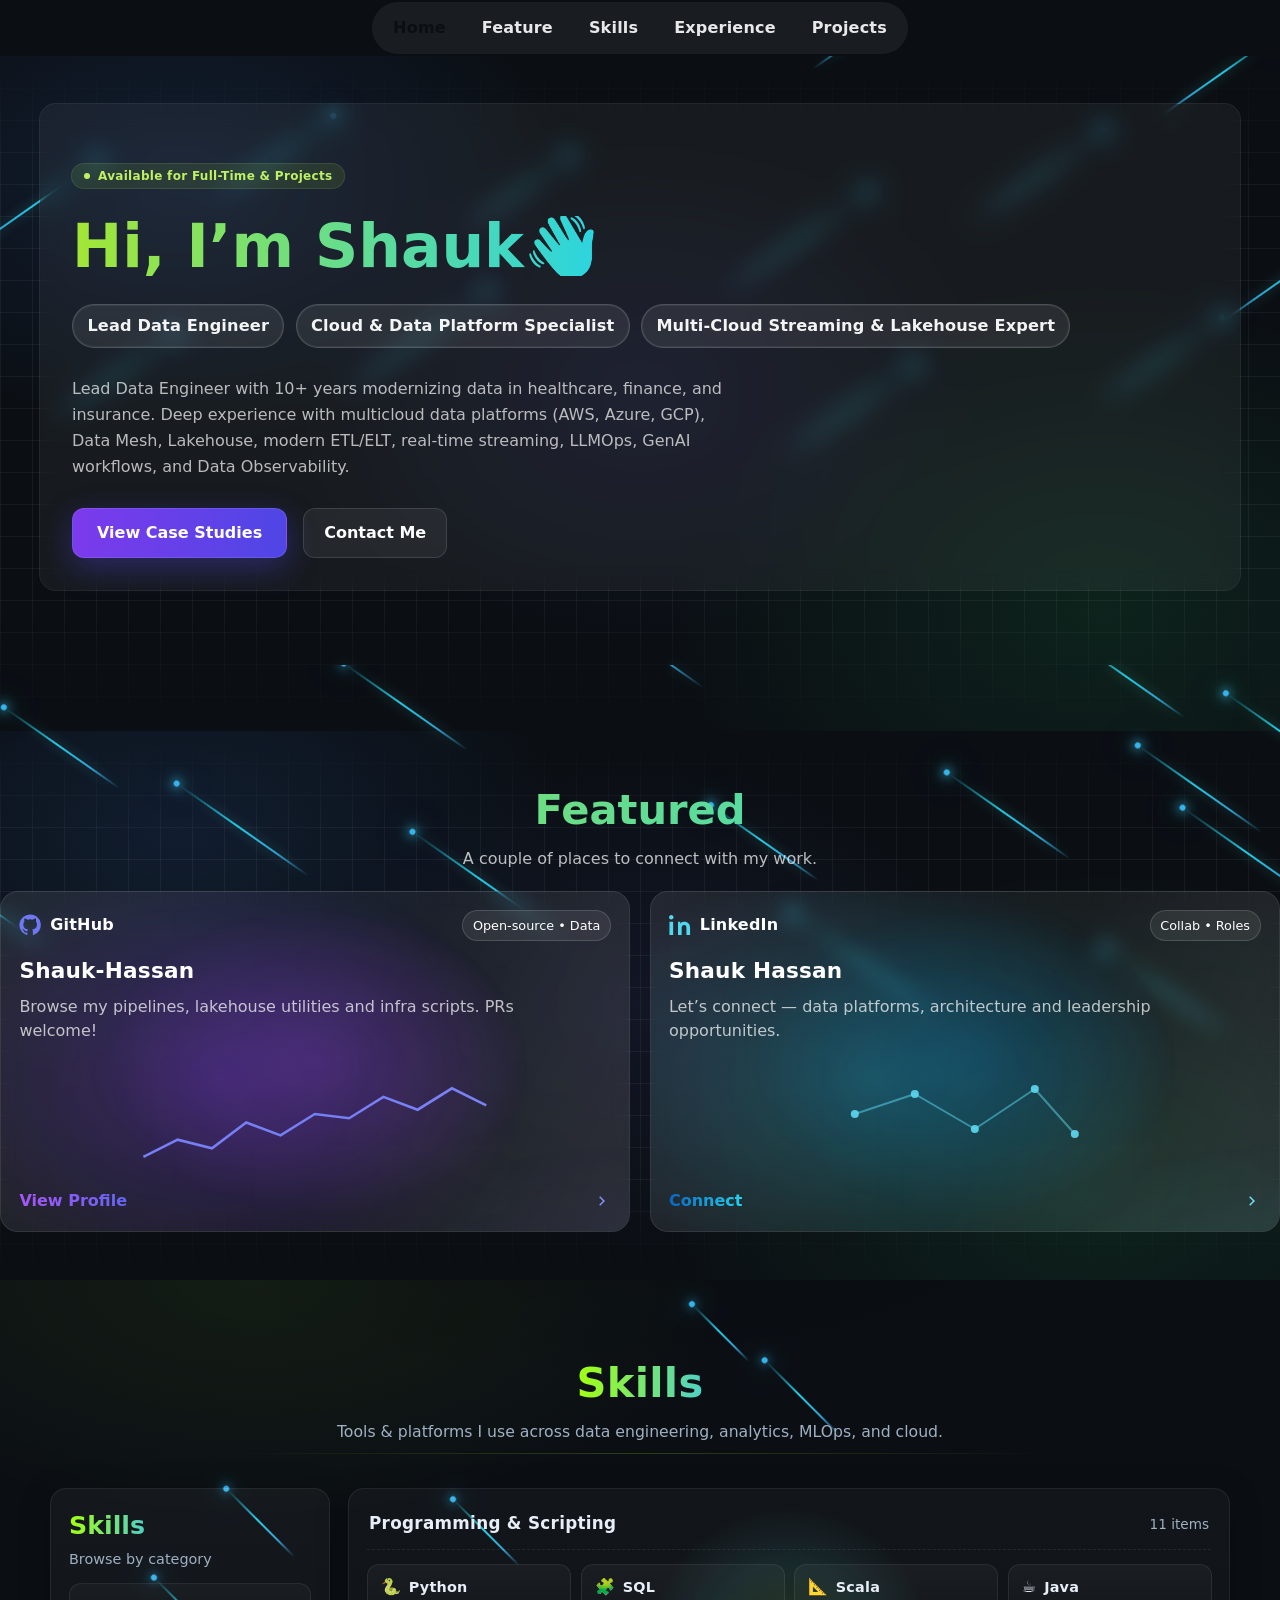
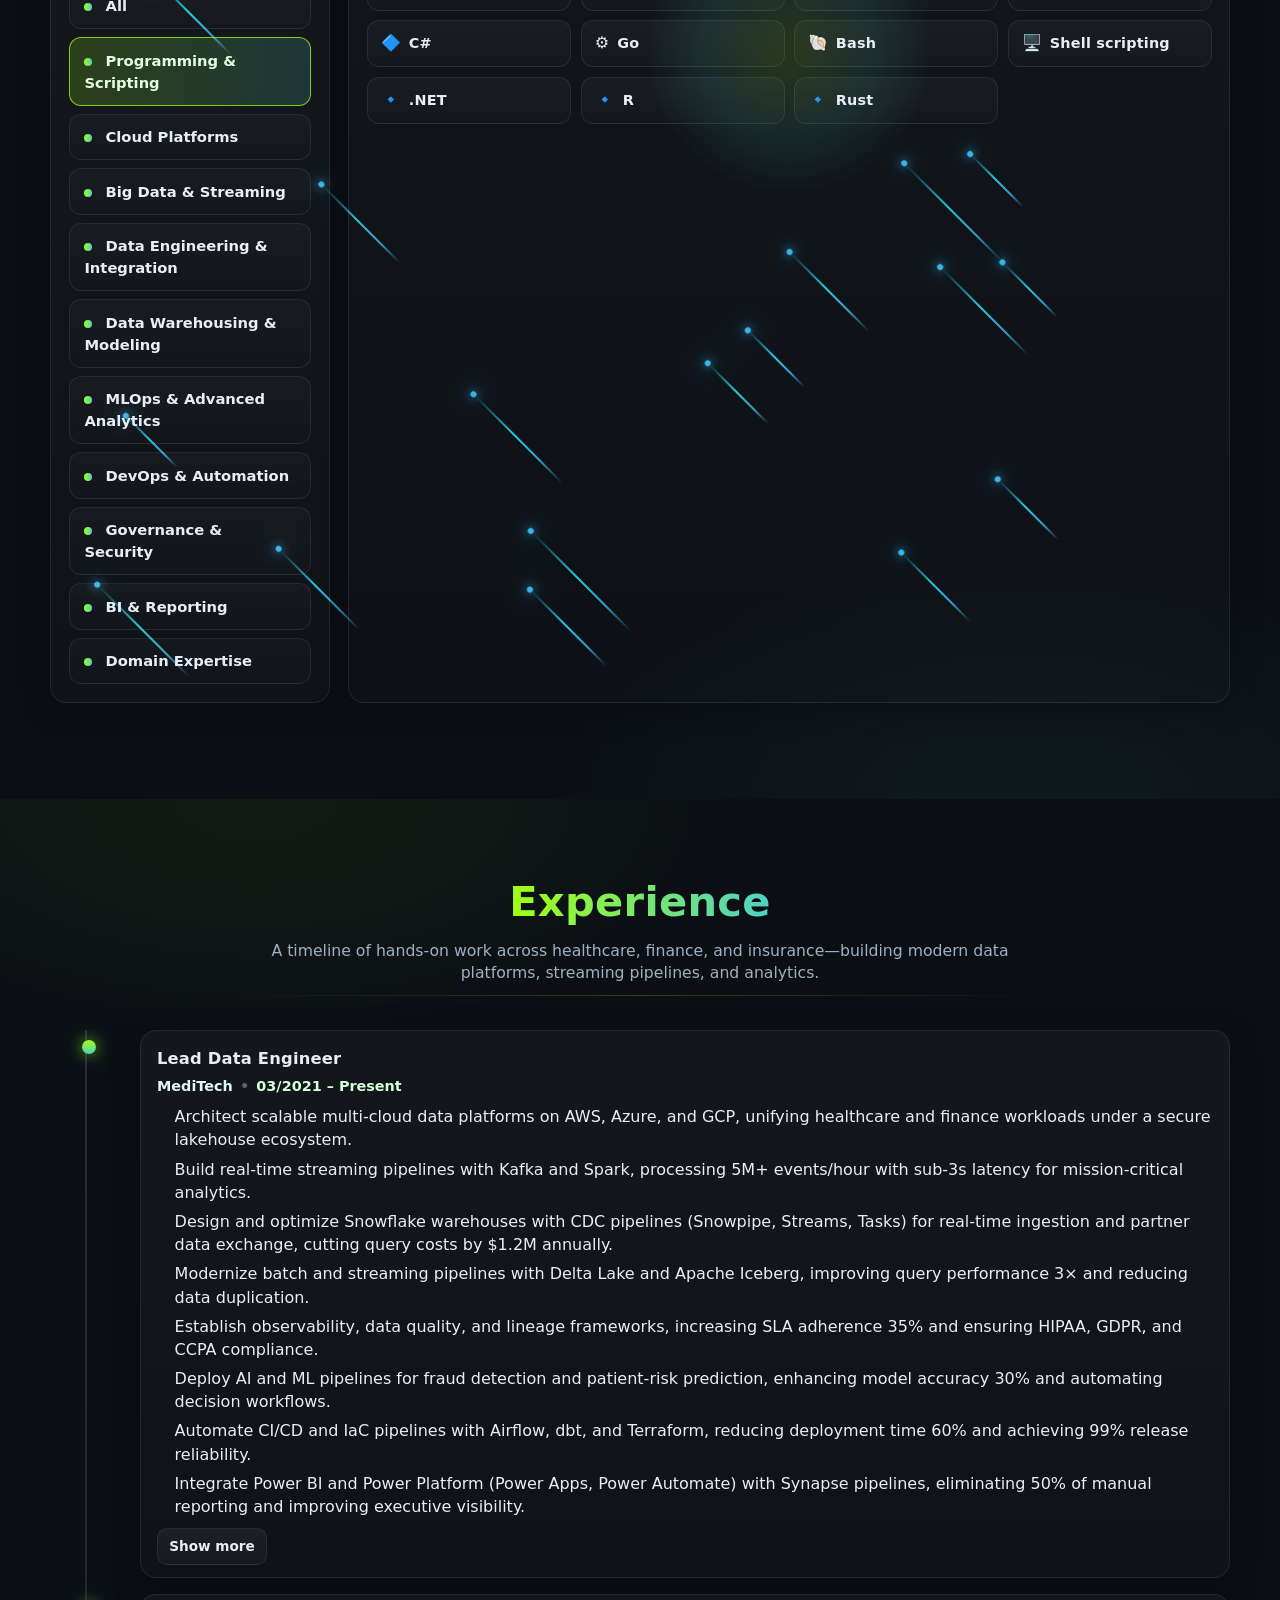
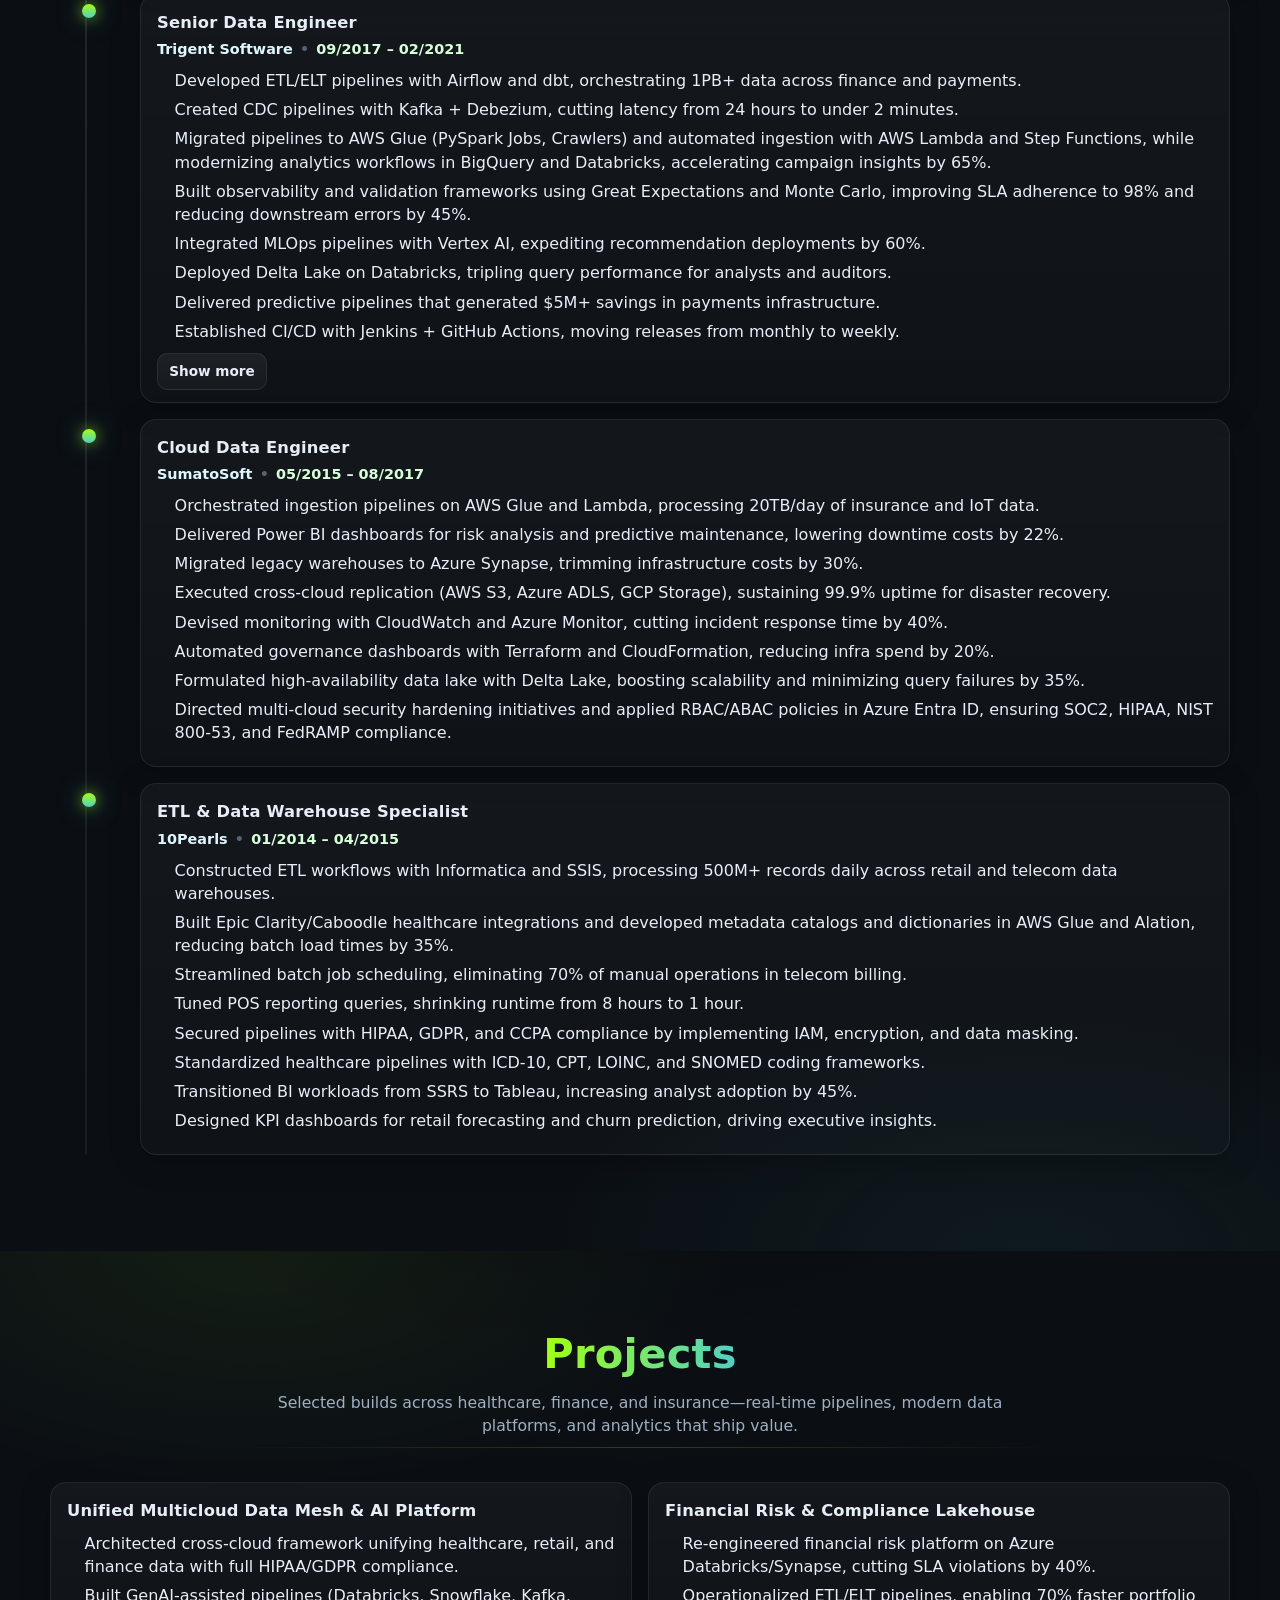
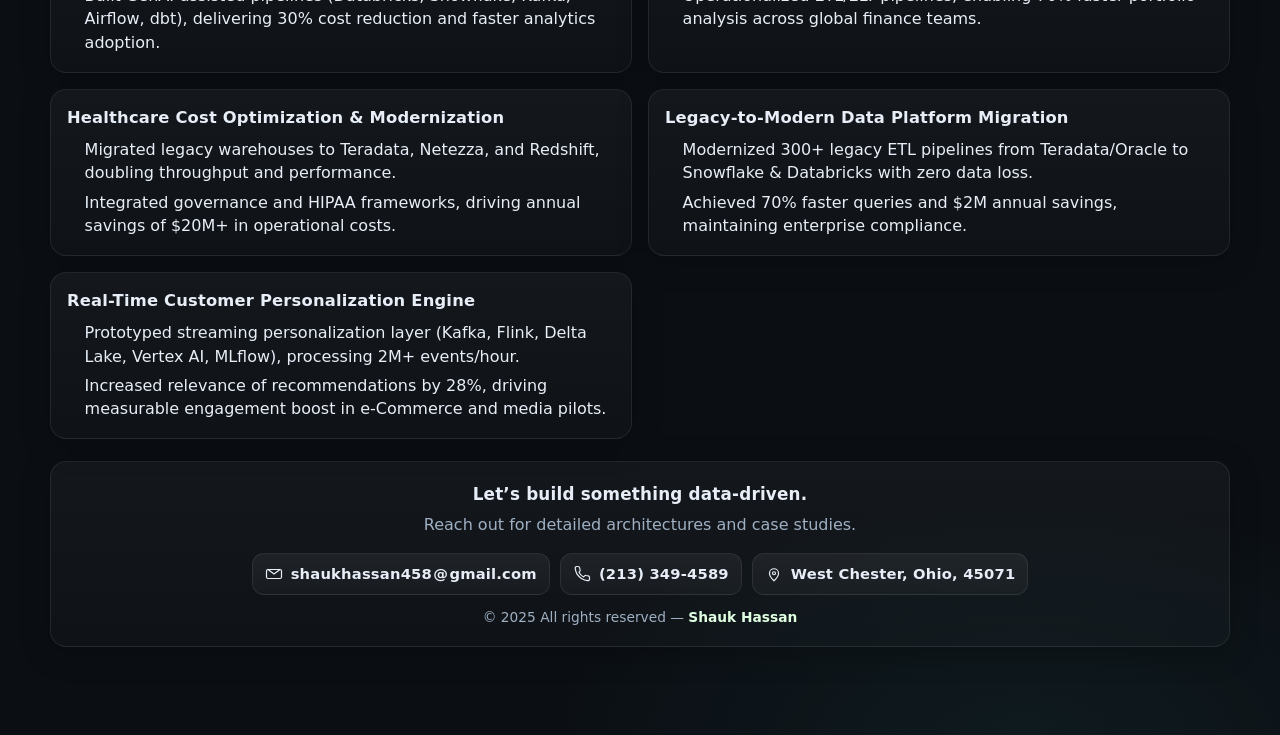
==== commit 51387eb2: "Auto-generated commit" ====
--- a/index.html
+++ b/index.html
@@ -7,7 +7,7 @@
   <style>*,:before,:after{--tw-border-spacing-x: 0;--tw-border-spacing-y: 0;--tw-translate-x: 0;--tw-translate-y: 0;--tw-rotate: 0;--tw-skew-x: 0;--tw-skew-y: 0;--tw-scale-x: 1;--tw-scale-y: 1;--tw-pan-x: ;--tw-pan-y: ;--tw-pinch-zoom: ;--tw-scroll-snap-strictness: proximity;--tw-gradient-from-position: ;--tw-gradient-via-position: ;--tw-gradient-to-position: ;--tw-ordinal: ;--tw-slashed-zero: ;--tw-numeric-figure: ;--tw-numeric-spacing: ;--tw-numeric-fraction: ;--tw-ring-inset: ;--tw-ring-offset-width: 0px;--tw-ring-offset-color: #fff;--tw-ring-color: rgb(59 130 246 / .5);--tw-ring-offset-shadow: 0 0 #0000;--tw-ring-shadow: 0 0 #0000;--tw-shadow: 0 0 #0000;--tw-shadow-colored: 0 0 #0000;--tw-blur: ;--tw-brightness: ;--tw-contrast: ;--tw-grayscale: ;--tw-hue-rotate: ;--tw-invert: ;--tw-saturate: ;--tw-sepia: ;--tw-drop-shadow: ;--tw-backdrop-blur: ;--tw-backdrop-brightness: ;--tw-backdrop-contrast: ;--tw-backdrop-grayscale: ;--tw-backdrop-hue-rotate: ;--tw-backdrop-invert: ;--tw-backdrop-opacity: ;--tw-backdrop-saturate: ;--tw-backdrop-sepia: ;--tw-contain-size: ;--tw-contain-layout: ;--tw-contain-paint: ;--tw-contain-style: }*,:before,:after{box-sizing:border-box;border-width:0;border-style:solid;border-color:#e5e7eb}:before,:after{--tw-content: ""}html{line-height:1.5;-webkit-text-size-adjust:100%;-moz-tab-size:4;tab-size:4;font-family:ui-sans-serif,system-ui,sans-serif,"Apple Color Emoji","Segoe UI Emoji",Segoe UI Symbol,"Noto Color Emoji";font-feature-settings:normal;font-variation-settings:normal;-webkit-tap-highlight-color:transparent}body{margin:0;line-height:inherit}h1,h2,h3{font-size:inherit;font-weight:inherit}a{color:inherit;text-decoration:inherit}button{font-family:inherit;font-feature-settings:inherit;font-variation-settings:inherit;font-size:100%;font-weight:inherit;line-height:inherit;letter-spacing:inherit;color:inherit;margin:0;padding:0}button{text-transform:none}button{-webkit-appearance:button;background-color:transparent;background-image:none}h1,h2,h3,p{margin:0}ul{list-style:none;margin:0;padding:0}button{cursor:pointer}svg{display:block;vertical-align:middle}.container{width:100%}@media (min-width: 640px){.container{max-width:640px}}@media (min-width: 768px){.container{max-width:768px}}@media (min-width: 1024px){.container{max-width:1024px}}@media (min-width: 1280px){.container{max-width:1280px}}@media (min-width: 1536px){.container{max-width:1536px}}.pointer-events-none{pointer-events:none}.absolute{position:absolute}.relative{position:relative}.sticky{position:sticky}.inset-0{inset:0}.top-0{top:0}.z-50{z-index:50}.mx-auto{margin-left:auto;margin-right:auto}.block{display:block}.flex{display:flex}.inline-flex{display:inline-flex}.h-1\.5{height:.375rem}.h-14{height:3.5rem}.min-h-\[75vh\]{min-height:75vh}.w-1\.5{width:.375rem}.max-w-2xl{max-width:42rem}.max-w-7xl{max-width:80rem}@keyframes pulse{50%{opacity:.5}}.animate-pulse{animation:pulse 2s cubic-bezier(.4,0,.6,1) infinite}.flex-wrap{flex-wrap:wrap}.items-center{align-items:center}.justify-center{justify-content:center}.gap-2{gap:.5rem}.gap-4{gap:1rem}.space-y-6>:not([hidden])~:not([hidden]){--tw-space-y-reverse: 0;margin-top:calc(1.5rem * calc(1 - var(--tw-space-y-reverse)));margin-bottom:calc(1.5rem * var(--tw-space-y-reverse))}.overflow-hidden{overflow:hidden}.text-balance{text-wrap:balance}.rounded-2xl{border-radius:1rem}.rounded-full{border-radius:9999px}.bg-\[\#0b0f14\]{--tw-bg-opacity: 1;background-color:rgb(11 15 20 / var(--tw-bg-opacity, 1))}.bg-lime-300{--tw-bg-opacity: 1;background-color:rgb(190 242 100 / var(--tw-bg-opacity, 1))}.bg-lime-400\/10{background-color:#a3e6351a}.bg-white\/5{background-color:#ffffff0d}.bg-\[radial-gradient\(360px_260px_at_var\(--mx\,50\%\)_var\(--my\,50\%\)\,rgba\(163\,230\,53\,0\.12\)\,transparent_60\%\)\]{background-image:radial-gradient(360px 260px at var(--mx,50%) var(--my,50%),rgba(163,230,53,.12),transparent 60%)}.bg-gradient-to-r{background-image:linear-gradient(to right,var(--tw-gradient-stops))}.from-lime-400{--tw-gradient-from: #a3e635 var(--tw-gradient-from-position);--tw-gradient-to: rgb(163 230 53 / 0) var(--tw-gradient-to-position);--tw-gradient-stops: var(--tw-gradient-from), var(--tw-gradient-to)}.via-cyan-400{--tw-gradient-to: rgb(34 211 238 / 0) var(--tw-gradient-to-position);--tw-gradient-stops: var(--tw-gradient-from), #22d3ee var(--tw-gradient-via-position), var(--tw-gradient-to)}.to-indigo-400{--tw-gradient-to: #818cf8 var(--tw-gradient-to-position)}.bg-clip-text{background-clip:text}.p-6{padding:1.5rem}.px-3{padding-left:.75rem;padding-right:.75rem}.px-4{padding-left:1rem;padding-right:1rem}.px-6{padding-left:1.5rem;padding-right:1.5rem}.py-1{padding-top:.25rem;padding-bottom:.25rem}.py-10{padding-top:2.5rem;padding-bottom:2.5rem}.text-4xl{font-size:2.25rem;line-height:2.5rem}.text-xs{font-size:.75rem;line-height:1rem}.font-extrabold{font-weight:800}.font-semibold{font-weight:600}.leading-relaxed{line-height:1.625}.leading-tight{line-height:1.25}.tracking-wide{letter-spacing:.025em}.text-lime-300{--tw-text-opacity: 1;color:rgb(190 242 100 / var(--tw-text-opacity, 1))}.text-transparent{color:transparent}.text-white{--tw-text-opacity: 1;color:rgb(255 255 255 / var(--tw-text-opacity, 1))}.text-white\/70{color:#ffffffb3}.opacity-0{opacity:0}.ring-1{--tw-ring-offset-shadow: var(--tw-ring-inset) 0 0 0 var(--tw-ring-offset-width) var(--tw-ring-offset-color);--tw-ring-shadow: var(--tw-ring-inset) 0 0 0 calc(1px + var(--tw-ring-offset-width)) var(--tw-ring-color);box-shadow:var(--tw-ring-offset-shadow),var(--tw-ring-shadow),var(--tw-shadow, 0 0 #0000)}.ring-lime-300\/20{--tw-ring-color: rgb(190 242 100 / .2)}.ring-white\/10{--tw-ring-color: rgb(255 255 255 / .1)}.backdrop-blur-md{--tw-backdrop-blur: blur(12px);-webkit-backdrop-filter:var(--tw-backdrop-blur) var(--tw-backdrop-brightness) var(--tw-backdrop-contrast) var(--tw-backdrop-grayscale) var(--tw-backdrop-hue-rotate) var(--tw-backdrop-invert) var(--tw-backdrop-opacity) var(--tw-backdrop-saturate) var(--tw-backdrop-sepia);backdrop-filter:var(--tw-backdrop-blur) var(--tw-backdrop-brightness) var(--tw-backdrop-contrast) var(--tw-backdrop-grayscale) var(--tw-backdrop-hue-rotate) var(--tw-backdrop-invert) var(--tw-backdrop-opacity) var(--tw-backdrop-saturate) var(--tw-backdrop-sepia)}.transition{transition-property:color,background-color,border-color,text-decoration-color,fill,stroke,opacity,box-shadow,transform,filter,backdrop-filter;transition-timing-function:cubic-bezier(.4,0,.2,1);transition-duration:.15s}@media (min-width: 640px){.sm\:text-5xl{font-size:3rem;line-height:1}}@media (min-width: 1024px){.lg\:space-y-7>:not([hidden])~:not([hidden]){--tw-space-y-reverse: 0;margin-top:calc(1.75rem * calc(1 - var(--tw-space-y-reverse)));margin-bottom:calc(1.75rem * var(--tw-space-y-reverse))}.lg\:p-8{padding:2rem}.lg\:px-10{padding-left:2.5rem;padding-right:2.5rem}.lg\:px-8{padding-left:2rem;padding-right:2rem}.lg\:py-12{padding-top:3rem;padding-bottom:3rem}.lg\:text-6xl{font-size:3.75rem;line-height:1}.group:hover .lg\:group-hover\:opacity-100{opacity:1}}
 </style><link rel="stylesheet" href="styles-Z55AXON5.css" media="print" onload="this.media='all'"><noscript><link rel="stylesheet" href="styles-Z55AXON5.css"></noscript><style ng-app-id="ng">.site-nav[_ngcontent-ng-c3123382229]{position:sticky;top:0;background:rgb(11 15 20 / var(--tw-bg-opacity, 1))}.progress-track[_ngcontent-ng-c3123382229]{position:absolute;left:0;right:0;top:0;height:2px}.progress-bar[_ngcontent-ng-c3123382229]{height:100%;background-image:linear-gradient(90deg,#a3e635,#22d3ee);box-shadow:0 0 12px #22d3ee73;transition:width .12s ease}.container[_ngcontent-ng-c3123382229]{max-width:1200px}.nav-list-wrap[_ngcontent-ng-c3123382229]{position:relative;display:inline-flex}.nav-list[_ngcontent-ng-c3123382229]{display:flex;align-items:center;gap:.35rem;padding:.35rem;border-radius:9999px;background:#ffffff0f;margin:0}.nav-list[_ngcontent-ng-c3123382229] > li[_ngcontent-ng-c3123382229]{list-style:none}.nav-pill[_ngcontent-ng-c3123382229]{padding:.55rem .95rem;border-radius:9999px;font-weight:700;letter-spacing:.2px;color:#ffffffe6;background:transparent;transition:transform .18s ease,background .18s ease,color .18s ease}.nav-pill[_ngcontent-ng-c3123382229]:hover{transform:translateY(-1px);background:#ffffff1a}.nav-pill.is-active[_ngcontent-ng-c3123382229]{color:#0b0f14}.nav-indicator[_ngcontent-ng-c3123382229]{position:absolute;left:0;bottom:.35rem;height:calc(100% - .7rem);border-radius:9999px;z-index:0;opacity:0;width:0;background:linear-gradient(90deg,#a3e635,#22d3ee);box-shadow:0 8px 24px #22d3ee59;transition:transform .28s cubic-bezier(.2,.8,.2,1),width .28s cubic-bezier(.2,.8,.2,1),opacity .2s ease}.nav-list[_ngcontent-ng-c3123382229] > li[_ngcontent-ng-c3123382229]{position:relative;z-index:1}@media (max-width: 768px){.nav-list[_ngcontent-ng-c3123382229]{overflow-x:auto;-webkit-overflow-scrolling:touch}.nav-list[_ngcontent-ng-c3123382229]::-webkit-scrollbar{display:none}}[_nghost-ng-c3123382229]{display:block}.left-spotlight[_ngcontent-ng-c3123382229]{--mx: 50%;--my: 50%}.bg-gradient-pan[_ngcontent-ng-c3123382229]{position:absolute;inset:0;background:radial-gradient(640px 420px at 14% 18%,rgba(59,130,246,.12),transparent 60%),radial-gradient(720px 520px at 86% 82%,rgba(34,197,94,.11),transparent 60%),radial-gradient(520px 380px at 50% 50%,rgba(99,102,241,.08),transparent 65%);animation:_ngcontent-ng-c3123382229_gradient-pan 28s ease-in-out infinite alternate}@keyframes _ngcontent-ng-c3123382229_gradient-pan{0%{transform:translate(-5%,-3%) scale(1)}50%{transform:translate(6%,4%) scale(1.03)}to{transform:translate(-2%,5%) scale(1.01)}}.bg-grid-anim[_ngcontent-ng-c3123382229]{position:absolute;inset:0;background-image:linear-gradient(rgba(255,255,255,.05) 1px,transparent 1px),linear-gradient(90deg,rgba(255,255,255,.05) 1px,transparent 1px);background-size:32px 32px,32px 32px;background-position:0 0,0 0;mask-image:linear-gradient(to bottom,transparent,black 20%,black 80%,transparent);animation:_ngcontent-ng-c3123382229_grid-pan 40s linear infinite}@keyframes _ngcontent-ng-c3123382229_grid-pan{0%{background-position:0 0,0 0}to{background-position:256px 160px,256px 160px}}.meteors[_ngcontent-ng-c3123382229]{position:absolute;inset:-12%;overflow:hidden;filter:drop-shadow(0 0 6px rgba(94,234,212,.45))}.meteors[_ngcontent-ng-c3123382229]   li[_ngcontent-ng-c3123382229]{position:absolute;list-style:none;top:var(--top);left:var(--left);width:var(--len, 160px);height:2px;border-radius:9999px;transform:rotate(-35deg) translateZ(0);background:linear-gradient(90deg,#0000,#38bdf8d9 25%,#22d3ee 55%,#0000);animation:_ngcontent-ng-c3123382229_meteor var(--dur, 7s) var(--delay, 0s) linear infinite;opacity:.95}.meteors[_ngcontent-ng-c3123382229]   li[_ngcontent-ng-c3123382229]:before{content:"";position:absolute;right:-4px;top:-2px;width:6px;height:6px;border-radius:9999px;background:#38bdf8;box-shadow:0 0 10px #38bdf8e6,0 0 20px #22d3eeb3,0 0 36px #22d3ee8c}@keyframes _ngcontent-ng-c3123382229_meteor{0%{transform:translateZ(0) rotate(-35deg);opacity:0}8%{opacity:1}92%{opacity:1}to{transform:translate3d(120vmax,120vmax,0) rotate(-35deg);opacity:0}}.btn-primary[_ngcontent-ng-c3123382229]{position:relative;display:inline-flex;align-items:center;justify-content:center;padding:12px 24px;border-radius:12px;font-weight:600;background-image:linear-gradient(90deg,#7c3aed,#4f46e5);color:#fff;box-shadow:0 10px 30px #4f46e559;border:1px solid rgba(255,255,255,.1);transition:transform .2s ease,box-shadow .2s ease,background-position .2s ease;overflow:hidden}.btn-primary[_ngcontent-ng-c3123382229]:hover{transform:translateY(-1px);box-shadow:0 14px 36px #4f46e573}.btn-primary[_ngcontent-ng-c3123382229]:after{content:"";position:absolute;inset:0;background:linear-gradient(110deg,transparent,rgba(255,255,255,.28),transparent);background-size:200% 100%;opacity:0;transition:opacity .3s ease}.btn-primary[_ngcontent-ng-c3123382229]:hover:after{opacity:.7;animation:_ngcontent-ng-c3123382229_sheen 1.2s linear infinite}.btn-ghost[_ngcontent-ng-c3123382229]{display:inline-flex;align-items:center;justify-content:center;padding:12px 20px;border-radius:12px;font-weight:600;background:#ffffff0f;color:#fff;border:1px solid rgba(255,255,255,.12);transition:background .2s ease,transform .2s ease}.btn-ghost[_ngcontent-ng-c3123382229]:hover{background:#ffffff1f;transform:translateY(-1px)}@keyframes _ngcontent-ng-c3123382229_sheen{to{background-position-x:150%}}.roles[_ngcontent-ng-c3123382229]{display:flex;flex-wrap:wrap;gap:.6rem .7rem;margin:.2rem 0 0;padding:0;list-style:none}.roles[_ngcontent-ng-c3123382229]   li[_ngcontent-ng-c3123382229]{padding:.55rem .9rem;border-radius:9999px;background:#ffffff14;color:#fffffff2;border:1px solid rgba(255,255,255,.16);box-shadow:inset 0 0 0 1px #ffffff0f;font-weight:700;letter-spacing:.15px;font-size:clamp(.9rem,.85rem + .2vw,1.05rem)}.contact-popover[_ngcontent-ng-c3123382229]{position:absolute;left:0;top:100%;margin-top:.5rem;z-index:50;background:#111827eb;border:1px solid rgba(255,255,255,.12);border-radius:12px;padding:.6rem;min-width:260px;box-shadow:0 20px 60px #00000059}.contact-item[_ngcontent-ng-c3123382229]{display:block;color:#fff;text-decoration:none;padding:.5rem .6rem;border-radius:10px;font-weight:600}.contact-item[_ngcontent-ng-c3123382229]:hover{background:#ffffff14}@media (prefers-reduced-motion: reduce){.bg-gradient-pan[_ngcontent-ng-c3123382229], .bg-grid-anim[_ngcontent-ng-c3123382229], .meteors[_ngcontent-ng-c3123382229]   li[_ngcontent-ng-c3123382229]{animation:none!important}}</style><style ng-app-id="ng">[_nghost-ng-c2763432455]{display:block}.left-spotlight[_ngcontent-ng-c2763432455]{--mx: 50%;--my: 50%}.bg-gradient-pan[_ngcontent-ng-c2763432455]{position:absolute;inset:0;background:radial-gradient(640px 420px at 14% 18%,rgba(59,130,246,.12),transparent 60%),radial-gradient(720px 520px at 86% 82%,rgba(34,197,94,.11),transparent 60%),radial-gradient(520px 380px at 50% 50%,rgba(99,102,241,.08),transparent 65%);animation:_ngcontent-ng-c2763432455_gradient-pan 28s ease-in-out infinite alternate}@keyframes _ngcontent-ng-c2763432455_gradient-pan{0%{transform:translate(-5%,-3%) scale(1)}50%{transform:translate(6%,4%) scale(1.03)}to{transform:translate(-2%,5%) scale(1.01)}}.bg-grid-anim[_ngcontent-ng-c2763432455]{position:absolute;inset:0;background-image:linear-gradient(rgba(255,255,255,.05) 1px,transparent 1px),linear-gradient(90deg,rgba(255,255,255,.05) 1px,transparent 1px);background-size:32px 32px,32px 32px;background-position:0 0,0 0;mask-image:linear-gradient(to bottom,transparent,black 20%,black 80%,transparent);animation:_ngcontent-ng-c2763432455_grid-pan 40s linear infinite}@keyframes _ngcontent-ng-c2763432455_grid-pan{0%{background-position:0 0,0 0}to{background-position:256px 160px,256px 160px}}.meteors[_ngcontent-ng-c2763432455]{position:absolute;inset:-12%;overflow:hidden;filter:drop-shadow(0 0 6px rgba(94,234,212,.45))}.meteors[_ngcontent-ng-c2763432455]   li[_ngcontent-ng-c2763432455]{position:absolute;list-style:none;top:var(--top);left:var(--left);width:var(--len, 160px);height:2px;border-radius:9999px;transform:rotate(-35deg) translateZ(0);background:linear-gradient(90deg,#0000,#38bdf8d9 25%,#22d3ee 55%,#0000);animation:_ngcontent-ng-c2763432455_meteor var(--dur, 7s) var(--delay, 0s) linear infinite;opacity:.95}.meteors[_ngcontent-ng-c2763432455]   li[_ngcontent-ng-c2763432455]:before{content:"";position:absolute;right:-4px;top:-2px;width:6px;height:6px;border-radius:9999px;background:#38bdf8;box-shadow:0 0 10px #38bdf8e6,0 0 20px #22d3eeb3,0 0 36px #22d3ee8c}@keyframes _ngcontent-ng-c2763432455_meteor{0%{transform:translateZ(0) rotate(-35deg);opacity:0}8%{opacity:1}92%{opacity:1}to{transform:translate3d(120vmax,120vmax,0) rotate(-35deg);opacity:0}}.btn-primary[_ngcontent-ng-c2763432455]{position:relative;display:inline-flex;align-items:center;justify-content:center;padding:12px 24px;border-radius:12px;font-weight:600;background-image:linear-gradient(90deg,#7c3aed,#4f46e5);color:#fff;box-shadow:0 10px 30px #4f46e559;border:1px solid rgba(255,255,255,.1);transition:transform .2s ease,box-shadow .2s ease,background-position .2s ease;overflow:hidden}.btn-primary[_ngcontent-ng-c2763432455]:hover{transform:translateY(-1px);box-shadow:0 14px 36px #4f46e573}.btn-primary[_ngcontent-ng-c2763432455]:after{content:"";position:absolute;inset:0;background:linear-gradient(110deg,transparent,rgba(255,255,255,.28),transparent);background-size:200% 100%;opacity:0;transition:opacity .3s ease}.btn-primary[_ngcontent-ng-c2763432455]:hover:after{opacity:.7;animation:_ngcontent-ng-c2763432455_sheen 1.2s linear infinite}.btn-ghost[_ngcontent-ng-c2763432455]{display:inline-flex;align-items:center;justify-content:center;padding:12px 20px;border-radius:12px;font-weight:600;background:#ffffff0f;color:#fff;border:1px solid rgba(255,255,255,.12);transition:background .2s ease,transform .2s ease}.btn-ghost[_ngcontent-ng-c2763432455]:hover{background:#ffffff1f;transform:translateY(-1px)}@keyframes _ngcontent-ng-c2763432455_sheen{to{background-position-x:150%}}.roles[_ngcontent-ng-c2763432455]{display:flex;flex-wrap:wrap;gap:.6rem .7rem;margin:.2rem 0 0;padding:0;list-style:none}.roles[_ngcontent-ng-c2763432455]   li[_ngcontent-ng-c2763432455]{padding:.55rem .9rem;border-radius:9999px;background:#ffffff14;color:#fffffff2;border:1px solid rgba(255,255,255,.16);box-shadow:inset 0 0 0 1px #ffffff0f;font-weight:700;letter-spacing:.15px;font-size:clamp(.9rem,.85rem + .2vw,1.05rem)}.contact-popover[_ngcontent-ng-c2763432455]{position:absolute;left:0;top:100%;margin-top:.5rem;z-index:50;background:#111827eb;-webkit-backdrop-filter:blur(8px);backdrop-filter:blur(8px);border:1px solid rgba(255,255,255,.12);border-radius:12px;padding:.6rem;min-width:260px;box-shadow:0 20px 60px #00000059}.contact-item[_ngcontent-ng-c2763432455]{display:block;color:#fff;text-decoration:none;padding:.5rem .6rem;border-radius:10px;font-weight:600}.contact-item[_ngcontent-ng-c2763432455]:hover{background:#ffffff14}@media (prefers-reduced-motion: reduce){.bg-gradient-pan[_ngcontent-ng-c2763432455], .bg-grid-anim[_ngcontent-ng-c2763432455], .meteors[_ngcontent-ng-c2763432455]   li[_ngcontent-ng-c2763432455]{animation:none!important}}</style><style ng-app-id="ng">.feature-wrap[_ngcontent-ng-c3387766633]{position:relative;padding:3rem 0;background:rgb(11 15 20 / var(--tw-bg-opacity, 1))}.feature-bg[_ngcontent-ng-c3387766633]{position:absolute;inset:0;pointer-events:none;z-index:0}.feature-head[_ngcontent-ng-c3387766633], .feature-grid[_ngcontent-ng-c3387766633]{position:relative;z-index:1}.feature-bg[_ngcontent-ng-c3387766633]   .bg-gradient-pan[_ngcontent-ng-c3387766633]{position:absolute;inset:0;background:radial-gradient(640px 420px at 14% 18%,rgba(59,130,246,.12),transparent 60%),radial-gradient(720px 520px at 86% 82%,rgba(34,197,94,.11),transparent 60%),radial-gradient(520px 380px at 50% 50%,rgba(99,102,241,.08),transparent 65%);animation:_ngcontent-ng-c3387766633_feature-gradient-pan 28s ease-in-out infinite alternate}@keyframes _ngcontent-ng-c3387766633_feature-gradient-pan{0%{transform:translate(-5%,-3%) scale(1)}50%{transform:translate(6%,4%) scale(1.03)}to{transform:translate(-2%,5%) scale(1.01)}}.feature-bg[_ngcontent-ng-c3387766633]   .bg-grid-anim[_ngcontent-ng-c3387766633]{position:absolute;inset:0;background-image:linear-gradient(rgba(255,255,255,.05) 1px,transparent 1px),linear-gradient(90deg,rgba(255,255,255,.05) 1px,transparent 1px);background-size:32px 32px,32px 32px;-webkit-mask-image:linear-gradient(to bottom,transparent,#000 20%,#000 80%,transparent);mask-image:linear-gradient(to bottom,transparent,#000 20%,#000 80%,transparent);animation:_ngcontent-ng-c3387766633_feature-grid-pan 40s linear infinite}@keyframes _ngcontent-ng-c3387766633_feature-grid-pan{0%{background-position:0 0,0 0}to{background-position:256px 160px,256px 160px}}.feature-bg[_ngcontent-ng-c3387766633]   .meteors[_ngcontent-ng-c3387766633]{position:absolute;inset:-12%;overflow:hidden;filter:drop-shadow(0 0 6px rgba(94,234,212,.45))}.feature-bg[_ngcontent-ng-c3387766633]   .meteors[_ngcontent-ng-c3387766633]{--speed: 0}.feature-bg[_ngcontent-ng-c3387766633]   .meteors[_ngcontent-ng-c3387766633]   li[_ngcontent-ng-c3387766633]{position:absolute;list-style:none;top:var(--top);right:var(--right);width:var(--len, 160px);height:2px;border-radius:9999px;transform:rotate(35deg) translateZ(0);background:linear-gradient(270deg,#0000,#38bdf8d9 25%,#22d3ee 55%,#0000);animation:_ngcontent-ng-c3387766633_feature-meteor var(--dur, 12s) var(--delay, 0s) linear infinite;opacity:.95}.feature-bg[_ngcontent-ng-c3387766633]   .meteors[_ngcontent-ng-c3387766633]   li[_ngcontent-ng-c3387766633]:before{content:"";position:absolute;left:-4px;top:-2px;width:6px;height:6px;border-radius:9999px;background:#38bdf8;box-shadow:0 0 10px #38bdf8e6,0 0 20px #22d3eeb3,0 0 36px #22d3ee8c}@keyframes _ngcontent-ng-c3387766633_feature-meteor{0%{transform:translateZ(0) rotate(35deg);opacity:0}8%{opacity:1}92%{opacity:1}to{transform:translate3d(-80vmax,80vmax,0) rotate(35deg);opacity:0}}.feature-bg[_ngcontent-ng-c3387766633]   .meteors[_ngcontent-ng-c3387766633]   li[_ngcontent-ng-c3387766633]:nth-child(1){--top:-6%;--right: 5%;--len:160px;--dur:6.5s;--delay:0s}.feature-bg[_ngcontent-ng-c3387766633]   .meteors[_ngcontent-ng-c3387766633]   li[_ngcontent-ng-c3387766633]:nth-child(2){--top: 2%;--right:15%;--len:130px;--dur:7.2s;--delay:1s}.feature-bg[_ngcontent-ng-c3387766633]   .meteors[_ngcontent-ng-c3387766633]   li[_ngcontent-ng-c3387766633]:nth-child(3){--top:-8%;--right:28%;--len:180px;--dur:6.8s;--delay:2.2s}.feature-bg[_ngcontent-ng-c3387766633]   .meteors[_ngcontent-ng-c3387766633]   li[_ngcontent-ng-c3387766633]:nth-child(4){--top:10%;--right: 5%;--len:140px;--dur:7.8s;--delay:.8s}.feature-bg[_ngcontent-ng-c3387766633]   .meteors[_ngcontent-ng-c3387766633]   li[_ngcontent-ng-c3387766633]:nth-child(5){--top:-4%;--right:45%;--len:170px;--dur:6.2s;--delay:1.6s}.feature-bg[_ngcontent-ng-c3387766633]   .meteors[_ngcontent-ng-c3387766633]   li[_ngcontent-ng-c3387766633]:nth-child(6){--top: 6%;--right:60%;--len:150px;--dur:7.4s;--delay:.3s}.feature-bg[_ngcontent-ng-c3387766633]   .meteors[_ngcontent-ng-c3387766633]   li[_ngcontent-ng-c3387766633]:nth-child(7){--top:-9%;--right:72%;--len:190px;--dur:6.6s;--delay:2.7s}.feature-bg[_ngcontent-ng-c3387766633]   .meteors[_ngcontent-ng-c3387766633]   li[_ngcontent-ng-c3387766633]:nth-child(8){--top:12%;--right:82%;--len:140px;--dur:7.6s;--delay:1.1s}.feature-bg[_ngcontent-ng-c3387766633]   .meteors[_ngcontent-ng-c3387766633]   li[_ngcontent-ng-c3387766633]:nth-child(9){--top:-7%;--right:90%;--len:160px;--dur:6.9s;--delay:3.2s}.feature-bg[_ngcontent-ng-c3387766633]   .meteors[_ngcontent-ng-c3387766633]   li[_ngcontent-ng-c3387766633]:nth-child(10){--top:18%;--right:10%;--len:150px;--dur:7.9s;--delay:2s}.feature-bg[_ngcontent-ng-c3387766633]   .meteors[_ngcontent-ng-c3387766633]   li[_ngcontent-ng-c3387766633]:nth-child(11){--top:28%;--right: 6%;--len:170px;--dur:7.1s;--delay:.7s}.feature-bg[_ngcontent-ng-c3387766633]   .meteors[_ngcontent-ng-c3387766633]   li[_ngcontent-ng-c3387766633]:nth-child(12){--top:22%;--right:22%;--len:150px;--dur:8s;--delay:2.1s}.feature-bg[_ngcontent-ng-c3387766633]   .meteors[_ngcontent-ng-c3387766633]   li[_ngcontent-ng-c3387766633]:nth-child(13){--top:26%;--right:38%;--len:130px;--dur:7.2s;--delay:1.2s}.feature-bg[_ngcontent-ng-c3387766633]   .meteors[_ngcontent-ng-c3387766633]   li[_ngcontent-ng-c3387766633]:nth-child(14){--top:32%;--right:54%;--len:180px;--dur:6.6s;--delay:2.8s}.feature-bg[_ngcontent-ng-c3387766633]   .meteors[_ngcontent-ng-c3387766633]   li[_ngcontent-ng-c3387766633]:nth-child(15){--top:24%;--right:70%;--len:160px;--dur:7.4s;--delay:1.6s}.feature-bg[_ngcontent-ng-c3387766633]   .meteors[_ngcontent-ng-c3387766633]   li[_ngcontent-ng-c3387766633]:nth-child(16){--top:36%;--right:86%;--len:150px;--dur:7.7s;--delay:.9s}.feature-bg[_ngcontent-ng-c3387766633]   .meteors[_ngcontent-ng-c3387766633]   li[_ngcontent-ng-c3387766633]:nth-child(17){--top:48%;--right:12%;--len:150px;--dur:7.6s;--delay:1.3s}.feature-bg[_ngcontent-ng-c3387766633]   .meteors[_ngcontent-ng-c3387766633]   li[_ngcontent-ng-c3387766633]:nth-child(18){--top:44%;--right:30%;--len:180px;--dur:6.9s;--delay:2.4s}@media (prefers-reduced-motion: reduce){.feature-bg[_ngcontent-ng-c3387766633]   .bg-gradient-pan[_ngcontent-ng-c3387766633], .feature-bg[_ngcontent-ng-c3387766633]   .bg-grid-anim[_ngcontent-ng-c3387766633], .feature-bg[_ngcontent-ng-c3387766633]   .meteors[_ngcontent-ng-c3387766633]   li[_ngcontent-ng-c3387766633]{animation:none!important}}.feature-wrap[_ngcontent-ng-c3387766633]{padding:3rem 0;background:rgb(11 15 20 / var(--tw-bg-opacity, 1))}.feature-head[_ngcontent-ng-c3387766633]{text-align:center;margin-bottom:1.25rem}.feature-head[_ngcontent-ng-c3387766633]   h2[_ngcontent-ng-c3387766633]{margin:0;font-weight:900;font-size:clamp(1.8rem,1.2rem + 2.4vw,2.6rem);background-image:linear-gradient(90deg,#a3e635,#22d3ee);-webkit-background-clip:text;background-clip:text;color:transparent}.feature-head[_ngcontent-ng-c3387766633]   p[_ngcontent-ng-c3387766633]{margin-top:.35rem;color:#ffffffb8}.feature-grid[_ngcontent-ng-c3387766633]{display:grid;gap:1rem;grid-template-columns:1fr}@media (min-width: 900px){.feature-grid[_ngcontent-ng-c3387766633]{grid-template-columns:1fr 1fr;gap:1.2rem}}.card[_ngcontent-ng-c3387766633]{--a1:#7c3aed;--a2:#4f46e5;--glow: rgba(124,58,237,.28);position:relative;display:flex;flex-direction:column;gap:.9rem;padding:1.15rem;border-radius:18px;color:#fff;text-decoration:none;background:#ffffff0e;border:1px solid rgba(255,255,255,.12);-webkit-backdrop-filter:blur(10px);backdrop-filter:blur(10px);overflow:hidden;transform-style:preserve-3d;isolation:isolate;transition:box-shadow .25s ease,transform .25s ease}.card[_ngcontent-ng-c3387766633]:hover{box-shadow:0 18px 60px #00000059}.accent-gh[_ngcontent-ng-c3387766633]{--a1:#a855f7;--a2:#6366f1;--glow: rgba(124,58,237,.35)}.accent-li[_ngcontent-ng-c3387766633]{--a1:#0A66C2;--a2:#22d3ee;--glow: rgba(34,211,238,.25)}.card[_ngcontent-ng-c3387766633]:before{content:"";position:absolute;inset:0;pointer-events:none;z-index:-1;background:radial-gradient(520px 360px at 35% 55%,var(--glow) 0%,transparent 60%),linear-gradient(90deg,rgba(255,255,255,.04) 0%,transparent 42%);opacity:.95}.card[_ngcontent-ng-c3387766633]:after{content:"";position:absolute;inset:0;pointer-events:none;background:linear-gradient(115deg,transparent 55%,rgba(255,255,255,.05) 72%,rgba(255,255,255,.12) 100%);opacity:.6}.ambient-glow[_ngcontent-ng-c3387766633]{position:absolute;inset:-22%;z-index:-2;opacity:.85;background:radial-gradient(360px 260px at var(--mx,50%) var(--my,50%),color-mix(in oklab,var(--a1) 28%,transparent) 0%,transparent 60%),radial-gradient(520px 380px at 85% 120%,color-mix(in oklab,var(--a2) 20%,transparent) 0%,transparent 70%);transition:opacity .35s ease,transform .35s ease;-webkit-mask-image:linear-gradient(to bottom,transparent,#000 10%,#000 90%,transparent);mask-image:linear-gradient(to bottom,transparent,#000 10%,#000 90%,transparent)}.shine[_ngcontent-ng-c3387766633]{position:absolute;inset:-10% -40%;pointer-events:none;background:linear-gradient(110deg,transparent 0%,rgba(255,255,255,.22) 18%,rgba(255,255,255,.55) 24%,rgba(255,255,255,.22) 30%,transparent 40%);transform:translate(-120%);opacity:0}.card-head[_ngcontent-ng-c3387766633]{display:flex;align-items:center;justify-content:space-between;gap:.8rem}.badge[_ngcontent-ng-c3387766633]{display:flex;align-items:center;gap:.55rem;font-weight:800;letter-spacing:.2px}.badge[_ngcontent-ng-c3387766633]   .ico[_ngcontent-ng-c3387766633]{width:22px;height:22px;color:color-mix(in oklab,var(--a2),white 10%)}.chip[_ngcontent-ng-c3387766633]{font-size:.8rem;padding:.28rem .6rem;border-radius:9999px;background:#ffffff14;border:1px solid rgba(255,255,255,.14)}.card-body[_ngcontent-ng-c3387766633]{display:flex;flex-direction:column;gap:.5rem}.title[_ngcontent-ng-c3387766633]{font-weight:900;letter-spacing:.2px;font-size:clamp(1.1rem,.95rem + .8vw,1.35rem)}.desc[_ngcontent-ng-c3387766633]{color:#ffffffb8;max-width:52ch}.parallax[_ngcontent-ng-c3387766633]{position:relative;height:120px;margin-top:.2rem;color:color-mix(in oklab,var(--a2),white 15%);transform:translateZ(36px)}.graph[_ngcontent-ng-c3387766633], .net[_ngcontent-ng-c3387766633]{width:100%;height:100%}.card-foot[_ngcontent-ng-c3387766633]{display:flex;align-items:center;justify-content:space-between;gap:.6rem}.cta[_ngcontent-ng-c3387766633]{font-weight:800;background-image:linear-gradient(90deg,var(--a1),var(--a2));-webkit-background-clip:text;background-clip:text;color:transparent}.arrow[_ngcontent-ng-c3387766633]{width:18px;height:18px;color:color-mix(in oklab,var(--a2),white 20%)}@media (prefers-reduced-motion: reduce){.shine[_ngcontent-ng-c3387766633]{display:none}}</style><style ng-app-id="ng">[_nghost-ng-c796886937]{--bg: #0b0f14;--panel: rgba(20,24,30,.65);--border: rgba(255,255,255,.08);--text: #e8eef7;--muted: #9fb0c3;--accent: #a3ff12;--accent-2: #4fd1c5;--glow: 0 10px 40px rgba(163,255,18,.14);display:block}.skills-alt-wrap[_ngcontent-ng-c796886937]{position:relative;overflow:hidden;background:radial-gradient(800px 400px at 20% 0%,rgba(163,255,18,.06),transparent 60%),radial-gradient(800px 400px at 80% 100%,rgba(79,209,197,.06),transparent 60%),var(--bg);padding:4rem 1rem 6rem}.container[_ngcontent-ng-c796886937]{max-width:1180px;margin:0 auto;position:relative;z-index:1}.shooting-bg[_ngcontent-ng-c796886937]{position:absolute;inset:0;pointer-events:none;z-index:0;background:radial-gradient(900px 400px at 50% -10%,rgba(0,0,0,.18),transparent 60%)}.meteor-field[_ngcontent-ng-c796886937]{position:absolute;inset:-12%;overflow:hidden;filter:drop-shadow(0 0 6px rgba(94,234,212,.45));--speed: 1}.meteor[_ngcontent-ng-c796886937]{position:absolute;list-style:none;top:var(--top);right:var(--right);width:var(--len, 160px);height:2px;border-radius:9999px;transform:rotate(45deg) translateZ(0);will-change:transform,opacity;background:linear-gradient(270deg,#0000,#38bdf8d9 25%,#22d3ee 55%,#0000);opacity:.95;animation-name:_ngcontent-ng-c796886937_feature-meteor-rtlb;animation-duration:calc(var(--dur, 7s) * var(--speed, 1));animation-delay:var(--delay, 0s);animation-timing-function:linear;animation-iteration-count:infinite}.meteor[_ngcontent-ng-c796886937]:before{content:"";position:absolute;left:-4px;top:-2px;width:6px;height:6px;border-radius:9999px;background:#38bdf8;box-shadow:0 0 10px #38bdf8e6,0 0 20px #22d3eeb3,0 0 36px #22d3ee8c}@keyframes _ngcontent-ng-c796886937_feature-meteor-rtlb{0%{transform:translateZ(0) rotate(45deg);opacity:0}6%{opacity:1}to{transform:translate3d(-60vw,40vh,0) rotate(45deg);opacity:0}}.section-head[_ngcontent-ng-c796886937]{text-align:center;margin:0 auto 18px;padding:8px 12px 16px;max-width:860px}.section-title[_ngcontent-ng-c796886937]{margin:0;font-size:clamp(1.6rem,1rem + 2.2vw,2.6rem);font-weight:900;letter-spacing:.3px;color:var(--text)}.grad[_ngcontent-ng-c796886937]{background:linear-gradient(90deg,var(--accent),var(--accent-2));-webkit-background-clip:text;background-clip:text;color:transparent}.section-sub[_ngcontent-ng-c796886937]{margin:6px auto 10px;color:var(--muted);font-size:.98rem;line-height:1.45;max-width:720px}.section-rule[_ngcontent-ng-c796886937]{height:1px;width:100%;margin:10px auto 0;background:linear-gradient(90deg,#a3ff1200,#a3ff1299,#4fd1c500);opacity:.35}.layout[_ngcontent-ng-c796886937]{display:grid;grid-template-columns:280px 1fr;gap:18px}@media (max-width: 920px){.layout[_ngcontent-ng-c796886937]{grid-template-columns:1fr}}.glass[_ngcontent-ng-c796886937]{background:linear-gradient(180deg,#ffffff0a,#ffffff05);border:1px solid var(--border);border-radius:16px;box-shadow:0 6px 30px #00000040}.sidebar[_ngcontent-ng-c796886937]{padding:18px;position:sticky;top:24px;align-self:start}.title[_ngcontent-ng-c796886937]   h2[_ngcontent-ng-c796886937]{margin:0;font-size:clamp(1.3rem,1.1rem + .6vw,1.6rem);color:var(--text);font-weight:900}.muted[_ngcontent-ng-c796886937]{color:var(--muted);margin:4px 0 12px;font-size:.9rem}.tabs[_ngcontent-ng-c796886937]{display:flex;flex-direction:column;gap:8px}.tab[_ngcontent-ng-c796886937]{text-align:left;background:linear-gradient(180deg,#ffffff08,#ffffff03);border:1px solid var(--border);color:var(--text);font-weight:600;font-size:.92rem;padding:.7rem .9rem;border-radius:12px;transition:all .2s ease}.tab[_ngcontent-ng-c796886937]   .dot[_ngcontent-ng-c796886937]{display:inline-block;width:8px;height:8px;border-radius:999px;background:linear-gradient(90deg,var(--accent),var(--accent-2));margin-right:.5rem;vertical-align:middle}.tab[_ngcontent-ng-c796886937]:hover{border-color:#a3ff1273;box-shadow:var(--glow);transform:translateY(-1px)}.tab.active[_ngcontent-ng-c796886937]{color:#dfffe0;border-color:#a3ff12bf;background:linear-gradient(90deg,#a3ff122e,#4fd1c52e)}.panel[_ngcontent-ng-c796886937]{position:relative;padding:18px;border-radius:16px;border:1px solid var(--border);background:radial-gradient(220px 220px at var(--mx, 50%) var(--my, 20%),rgba(163,255,18,.14),rgba(79,209,197,.1) 40%,transparent 65%),linear-gradient(180deg,#ffffff08,#ffffff03);overflow:hidden}.panel-head[_ngcontent-ng-c796886937]{display:flex;align-items:center;justify-content:space-between;padding:4px 2px 12px;border-bottom:1px dashed var(--border)}.panel-title[_ngcontent-ng-c796886937]{margin:0;color:var(--text);font-size:1.05rem;font-weight:800;letter-spacing:.3px}.count[_ngcontent-ng-c796886937]{color:var(--muted);font-size:.85rem}.chip-grid[_ngcontent-ng-c796886937]{padding-top:14px;display:grid;grid-template-columns:repeat(12,1fr);gap:10px}@media (max-width: 1200px){.chip-grid[_ngcontent-ng-c796886937]{grid-template-columns:repeat(10,1fr)}}@media (max-width: 900px){.chip-grid[_ngcontent-ng-c796886937]{grid-template-columns:repeat(8,1fr)}}@media (max-width: 700px){.chip-grid[_ngcontent-ng-c796886937]{grid-template-columns:repeat(6,1fr)}}@media (max-width: 520px){.chip-grid[_ngcontent-ng-c796886937]{grid-template-columns:repeat(4,1fr)}}.chip[_ngcontent-ng-c796886937]{grid-column:span 4;position:relative;display:inline-flex;align-items:center;gap:.5rem;padding:.65rem .8rem;border-radius:12px;color:var(--text);border:1px solid var(--border);background:linear-gradient(180deg,#ffffff0a,#ffffff05);overflow:hidden;cursor:default;transition:transform .15s ease,box-shadow .15s ease,border-color .15s ease;will-change:transform}@media (min-width: 900px){.chip[_ngcontent-ng-c796886937]{grid-column:span 3}}.chip[_ngcontent-ng-c796886937]:hover{transform:translateY(-2px);border-color:#a3ff128c;box-shadow:var(--glow)}.chip[_ngcontent-ng-c796886937]:active{transform:translateY(0)}.ico[_ngcontent-ng-c796886937]{font-size:1rem}.label[_ngcontent-ng-c796886937]{font-weight:700;font-size:.9rem;letter-spacing:.2px}.shine[_ngcontent-ng-c796886937]{position:absolute;inset:0;background:linear-gradient(110deg,transparent 20%,rgba(255,255,255,.18) 40%,transparent 60%);transform:translate(-100%);animation:_ngcontent-ng-c796886937_gleam 2.8s linear infinite;mix-blend-mode:screen;pointer-events:none}@keyframes _ngcontent-ng-c796886937_gleam{to{transform:translate(100%)}}</style><style ng-app-id="ng">[_nghost-ng-c3067959559]{--bg: #0b0f14;--panel: rgba(20,24,30,.65);--border: rgba(255,255,255,.08);--text: #e8eef7;--muted: #9fb0c3;--accent: #a3ff12;--accent-2: #4fd1c5;--glow: 0 10px 40px rgba(163,255,18,.14);display:block}.xp-wrap[_ngcontent-ng-c3067959559]{position:relative;overflow:hidden;background:radial-gradient(800px 400px at 20% 0%,rgba(163,255,18,.06),transparent 60%),radial-gradient(800px 400px at 80% 100%,rgba(79,209,197,.06),transparent 60%),var(--bg);padding:4rem 1rem 6rem}.container[_ngcontent-ng-c3067959559]{max-width:1180px;margin:0 auto;position:relative;z-index:1}.shooting-bg[_ngcontent-ng-c3067959559]{position:absolute;inset:0;pointer-events:none;z-index:0;background:radial-gradient(900px 400px at 50% -10%,rgba(0,0,0,.18),transparent 60%)}.meteor-field[_ngcontent-ng-c3067959559]{position:absolute;inset:-12%;overflow:hidden;filter:drop-shadow(0 0 6px rgba(94,234,212,.45));--speed: 1.2}.meteor[_ngcontent-ng-c3067959559]{position:absolute;list-style:none;top:var(--top);right:var(--right);width:var(--len, 160px);height:2px;border-radius:9999px;transform:rotate(45deg) translateZ(0);opacity:.95;background:linear-gradient(270deg,#0000,#38bdf8d9 25%,#22d3ee 55%,#0000);animation-name:_ngcontent-ng-c3067959559_xp-meteor;animation-duration:calc(var(--dur, 8s) * var(--speed, 1));animation-delay:var(--delay, 0s);animation-timing-function:linear;animation-iteration-count:infinite}.meteor[_ngcontent-ng-c3067959559]:before{content:"";position:absolute;left:-4px;top:-2px;width:6px;height:6px;border-radius:9999px;background:#38bdf8;box-shadow:0 0 10px #38bdf8e6,0 0 20px #22d3eeb3,0 0 36px #22d3ee8c}@keyframes _ngcontent-ng-c3067959559_xp-meteor{0%{transform:translateZ(0) rotate(45deg);opacity:0}6%{opacity:1}to{transform:translate3d(-60vw,40vh,0) rotate(45deg);opacity:0}}.section-head[_ngcontent-ng-c3067959559]{text-align:center;margin:0 auto 18px;padding:8px 12px 16px;max-width:860px}.section-title[_ngcontent-ng-c3067959559]{margin:0;font-size:clamp(1.6rem,1rem + 2.2vw,2.6rem);font-weight:900;letter-spacing:.3px;color:var(--text)}.grad[_ngcontent-ng-c3067959559]{background:linear-gradient(90deg,var(--accent),var(--accent-2));-webkit-background-clip:text;background-clip:text;color:transparent}.section-sub[_ngcontent-ng-c3067959559]{margin:6px auto 10px;color:var(--muted);font-size:.98rem;line-height:1.45;max-width:760px}.section-rule[_ngcontent-ng-c3067959559]{height:1px;width:100%;margin:10px auto 0;background:linear-gradient(90deg,#a3ff1200,#a3ff1299,#4fd1c500);opacity:.35}.xp-grid[_ngcontent-ng-c3067959559]{display:grid;grid-template-columns:72px minmax(0,1fr);gap:18px}@media (max-width: 720px){.xp-grid[_ngcontent-ng-c3067959559]{grid-template-columns:44px minmax(0,1fr)}}.rail[_ngcontent-ng-c3067959559]{position:relative;grid-column:1}.line[_ngcontent-ng-c3067959559], .progress[_ngcontent-ng-c3067959559]{position:absolute;left:calc(50% - 1px);width:2px;border-radius:2px}.line[_ngcontent-ng-c3067959559]{top:0;bottom:0;background:linear-gradient(180deg,#ffffff1f,#ffffff0f)}.progress[_ngcontent-ng-c3067959559]{top:0;height:0%;background:linear-gradient(180deg,var(--accent),var(--accent-2));box-shadow:0 0 16px #a3ff1259}.items[_ngcontent-ng-c3067959559]{grid-column:2;display:grid;gap:16px;grid-template-columns:minmax(0,1fr);min-width:0}.xp-item[_ngcontent-ng-c3067959559]{position:relative;min-width:0}.xp-wrap[_ngcontent-ng-c3067959559]   article[_ngcontent-ng-c3067959559]{max-width:none}.xp-dot[_ngcontent-ng-c3067959559]{position:absolute;left:-58px;top:10px;width:14px;height:14px;border-radius:999px;background:linear-gradient(180deg,var(--accent),var(--accent-2));box-shadow:0 0 14px #a3ff1299,0 0 28px #4fd1c566}@media (max-width: 720px){.xp-dot[_ngcontent-ng-c3067959559]{left:-38px}}.xp-card[_ngcontent-ng-c3067959559]{width:100%;max-width:100%;min-width:0;background:linear-gradient(180deg,#ffffff0a,#ffffff05);border:1px solid var(--border);border-radius:16px;box-shadow:0 6px 30px #00000040;padding:16px 16px 12px;color:var(--text);transform-style:preserve-3d}.xp-card[_ngcontent-ng-c3067959559], .xp-card[_ngcontent-ng-c3067959559]   *[_ngcontent-ng-c3067959559]{white-space:normal;word-break:normal;overflow-wrap:anywhere}.xp-head[_ngcontent-ng-c3067959559]{display:grid;gap:4px;margin-bottom:8px}.role[_ngcontent-ng-c3067959559]{font-weight:900;letter-spacing:.2px;font-size:1.02rem}.meta[_ngcontent-ng-c3067959559]{color:var(--muted);font-weight:600;font-size:.9rem;display:flex;align-items:center;gap:.45rem}.meta[_ngcontent-ng-c3067959559]   .sep[_ngcontent-ng-c3067959559]{opacity:.5}.company[_ngcontent-ng-c3067959559]{color:#def7ff}.period[_ngcontent-ng-c3067959559]{color:#d7ffd9}.points[_ngcontent-ng-c3067959559]{margin:8px 0 10px;padding-left:1.1rem;display:grid;gap:6px}.points[_ngcontent-ng-c3067959559]   li[_ngcontent-ng-c3067959559]{line-height:1.45}.points[_ngcontent-ng-c3067959559]   li[_ngcontent-ng-c3067959559]::marker{color:#a3ff12d9}.toggle[_ngcontent-ng-c3067959559]{appearance:none;background:linear-gradient(180deg,#ffffff0f,#ffffff08);border:1px solid var(--border);color:var(--text);font-weight:700;font-size:.85rem;padding:.45rem .7rem;border-radius:10px;transition:all .2s ease}.toggle[_ngcontent-ng-c3067959559]:hover{border-color:#a3ff128c;box-shadow:var(--glow);transform:translateY(-1px)}.toggle[_ngcontent-ng-c3067959559]:focus{outline:2px solid var(--accent);outline-offset:2px}</style><style ng-app-id="ng">[_nghost-ng-c2018406726]{--bg: #0b0f14;--panel: rgba(20,24,30,.65);--border: rgba(255,255,255,.08);--text: #e8eef7;--muted: #9fb0c3;--accent: #a3ff12;--accent-2: #4fd1c5;--glow: 0 10px 40px rgba(163,255,18,.14);display:block}.prj-wrap[_ngcontent-ng-c2018406726]{position:relative;overflow:hidden;background:radial-gradient(800px 400px at 20% 0%,rgba(163,255,18,.06),transparent 60%),radial-gradient(800px 400px at 80% 100%,rgba(79,209,197,.06),transparent 60%),var(--bg);padding:4rem 1rem 5.5rem}.container[_ngcontent-ng-c2018406726]{max-width:1180px;margin:0 auto;position:relative;z-index:1}.section-head[_ngcontent-ng-c2018406726]{text-align:center;margin:0 auto 18px;padding:8px 12px 16px;max-width:860px}.section-title[_ngcontent-ng-c2018406726]{margin:0;font-size:clamp(1.6rem,1rem + 2.2vw,2.6rem);font-weight:900;letter-spacing:.3px;color:var(--text)}.grad[_ngcontent-ng-c2018406726]{background:linear-gradient(90deg,var(--accent),var(--accent-2));-webkit-background-clip:text;background-clip:text;color:transparent}.section-sub[_ngcontent-ng-c2018406726]{margin:6px auto 10px;color:var(--muted);font-size:.98rem;line-height:1.45;max-width:760px}.section-rule[_ngcontent-ng-c2018406726]{height:1px;width:100%;margin:10px auto 0;background:linear-gradient(90deg,#a3ff1200,#a3ff1299,#4fd1c500);opacity:.35}.prj-grid[_ngcontent-ng-c2018406726]{display:grid;grid-template-columns:repeat(12,1fr);gap:16px}@media (max-width: 1100px){.prj-grid[_ngcontent-ng-c2018406726]{grid-template-columns:repeat(8,1fr)}}@media (max-width: 760px){.prj-grid[_ngcontent-ng-c2018406726]{grid-template-columns:repeat(4,1fr)}}.prj-card[_ngcontent-ng-c2018406726]{grid-column:span 6;background:linear-gradient(180deg,#ffffff0a,#ffffff05);border:1px solid var(--border);border-radius:16px;box-shadow:0 6px 30px #00000040;padding:16px 16px 14px;color:var(--text);position:relative;overflow:hidden;transform-style:preserve-3d}@media (max-width: 760px){.prj-card[_ngcontent-ng-c2018406726]{grid-column:span 4}}.head[_ngcontent-ng-c2018406726]{margin-bottom:8px}.title[_ngcontent-ng-c2018406726]{margin:0;font-weight:900;font-size:1.02rem;letter-spacing:.2px}.bullets[_ngcontent-ng-c2018406726]{margin:8px 0 4px;padding-left:1.1rem;display:grid;gap:6px}.bullets[_ngcontent-ng-c2018406726]   li[_ngcontent-ng-c2018406726]{line-height:1.45}.bullets[_ngcontent-ng-c2018406726]   li[_ngcontent-ng-c2018406726]::marker{color:#a3ff12d9}.shine[_ngcontent-ng-c2018406726]{position:absolute;inset:0;background:linear-gradient(110deg,transparent 20%,rgba(255,255,255,.16) 40%,transparent 60%);transform:translate(-100%);animation:_ngcontent-ng-c2018406726_prj-gleam 3s linear infinite;pointer-events:none;mix-blend-mode:screen}@keyframes _ngcontent-ng-c2018406726_prj-gleam{to{transform:translate(100%)}}.shooting-bg[_ngcontent-ng-c2018406726]{position:absolute;inset:0;pointer-events:none;z-index:0;background:radial-gradient(900px 400px at 50% -10%,rgba(0,0,0,.18),transparent 60%)}.meteor-field[_ngcontent-ng-c2018406726]{position:absolute;inset:-12%;overflow:hidden;filter:drop-shadow(0 0 6px rgba(94,234,212,.45));--speed: 1.2}.meteor[_ngcontent-ng-c2018406726]{position:absolute;list-style:none;top:var(--top);right:var(--right);width:var(--len, 160px);height:2px;border-radius:9999px;transform:rotate(45deg) translateZ(0);opacity:.95;background:linear-gradient(270deg,#0000,#38bdf8d9 25%,#22d3ee 55%,#0000);animation-name:_ngcontent-ng-c2018406726_prj-meteor;animation-duration:calc(var(--dur, 8s) * var(--speed, 1));animation-delay:var(--delay, 0s);animation-timing-function:linear;animation-iteration-count:infinite}.meteor[_ngcontent-ng-c2018406726]:before{content:"";position:absolute;left:-4px;top:-2px;width:6px;height:6px;border-radius:9999px;background:#38bdf8;box-shadow:0 0 10px #38bdf8e6,0 0 20px #22d3eeb3,0 0 36px #22d3ee8c}@keyframes _ngcontent-ng-c2018406726_prj-meteor{0%{transform:translateZ(0) rotate(45deg);opacity:0}6%{opacity:1}to{transform:translate3d(-60vw,40vh,0) rotate(45deg);opacity:0}}.prj-footer[_ngcontent-ng-c2018406726]{margin-top:22px}.footer-inner[_ngcontent-ng-c2018406726]{text-align:center;background:linear-gradient(180deg,#ffffff0a,#ffffff05);border:1px solid var(--border);border-radius:16px;box-shadow:0 6px 30px #00000040;padding:20px 16px 18px;color:var(--text)}.footer-title[_ngcontent-ng-c2018406726]{margin:0 0 6px;font-weight:900;font-size:1.05rem;letter-spacing:.2px}.footer-sub[_ngcontent-ng-c2018406726]{margin:0 0 16px;color:var(--muted)}.contact-band[_ngcontent-ng-c2018406726]{display:flex;flex-wrap:wrap;gap:10px;justify-content:center;margin-bottom:12px}.pill[_ngcontent-ng-c2018406726]{display:inline-flex;align-items:center;gap:8px;background:linear-gradient(180deg,#ffffff0f,#ffffff08);border:1px solid var(--border);color:var(--text);border-radius:12px;padding:.55rem .75rem;text-decoration:none;transition:transform .15s ease,border-color .15s ease,box-shadow .15s ease}.pill[_ngcontent-ng-c2018406726]:hover{transform:translateY(-1px);border-color:#a3ff128c;box-shadow:var(--glow)}.pill[_ngcontent-ng-c2018406726]   .ico[_ngcontent-ng-c2018406726]{width:18px;height:18px;display:inline-block}.pill[_ngcontent-ng-c2018406726]   .txt[_ngcontent-ng-c2018406726]{font-weight:700;font-size:.92rem;letter-spacing:.2px}.at[_ngcontent-ng-c2018406726]{padding:0 .08rem}.rights[_ngcontent-ng-c2018406726]{margin-top:8px;color:var(--muted);font-size:.86rem}.rights[_ngcontent-ng-c2018406726]   span[_ngcontent-ng-c2018406726]{color:#dfffe0;font-weight:800}.company[_ngcontent-ng-c2018406726]{display:block;font-size:.95rem;font-weight:500;color:var(--muted, #9ca3af);margin-top:.25rem;font-style:italic;opacity:.85;letter-spacing:.2px}.prj-card[_ngcontent-ng-c2018406726]:hover   .company[_ngcontent-ng-c2018406726]{color:var(--accent, #a3ff12);opacity:1;transition:color .25s ease,opacity .25s ease}</style></head>
   <body><!--nghm-->
-    <app-root _nghost-ng-c4070505595 ng-version="18.2.13" ngh="2" ng-server-context="ssg"><app-navbar _ngcontent-ng-c4070505595 _nghost-ng-c3123382229 ngh="0"><nav _ngcontent-ng-c3123382229 class="site-nav sticky top-0 z-50 text-white"><div _ngcontent-ng-c3123382229 class="progress-track"><div _ngcontent-ng-c3123382229 class="progress-bar" style="width: 0%;"></div></div><div _ngcontent-ng-c3123382229 class="container mx-auto px-4 lg:px-8"><div _ngcontent-ng-c3123382229 class="h-14 flex items-center justify-center"><div _ngcontent-ng-c3123382229 class="nav-list-wrap"><ul _ngcontent-ng-c3123382229 class="nav-list"><li _ngcontent-ng-c3123382229><button _ngcontent-ng-c3123382229 type="button" class="nav-pill is-active" data-id="home"> Home </button></li><li _ngcontent-ng-c3123382229><button _ngcontent-ng-c3123382229 type="button" class="nav-pill" data-id="featured"> Feature </button></li><li _ngcontent-ng-c3123382229><button _ngcontent-ng-c3123382229 type="button" class="nav-pill" data-id="skills"> Skills </button></li><li _ngcontent-ng-c3123382229><button _ngcontent-ng-c3123382229 type="button" class="nav-pill" data-id="experience"> Experience </button></li><li _ngcontent-ng-c3123382229><button _ngcontent-ng-c3123382229 type="button" class="nav-pill" data-id="projects"> Projects </button></li><!----></ul><span _ngcontent-ng-c3123382229 aria-hidden="true" class="nav-indicator"></span></div></div></div></nav></app-navbar><app-hero _ngcontent-ng-c4070505595 _nghost-ng-c2763432455 ngh="1"><div _ngcontent-ng-c2763432455 id="home"><section _ngcontent-ng-c2763432455 id="hero" class="relative bg-[#0b0f14] text-white overflow-hidden"><div _ngcontent-ng-c2763432455 class="pointer-events-none absolute inset-0"><div _ngcontent-ng-c2763432455 class="bg-gradient-pan"></div><div _ngcontent-ng-c2763432455 class="bg-grid-anim"></div><ul _ngcontent-ng-c2763432455 aria-hidden="true" class="meteors"><li _ngcontent-ng-c2763432455 style="--top: -6%; --left: 5%; --len: 160px; --dur: 6.5s; --delay: 0s;"></li><li _ngcontent-ng-c2763432455 style="--top: 2%; --left: 15%; --len: 130px; --dur: 7.2s; --delay: 1s;"></li><li _ngcontent-ng-c2763432455 style="--top: -8%; --left: 28%; --len: 180px; --dur: 6.8s; --delay: 2.2s;"></li><li _ngcontent-ng-c2763432455 style="--top: 10%; --left: -5%; --len: 140px; --dur: 7.8s; --delay: 0.8s;"></li><li _ngcontent-ng-c2763432455 style="--top: -4%; --left: 45%; --len: 170px; --dur: 6.2s; --delay: 1.6s;"></li><li _ngcontent-ng-c2763432455 style="--top: 6%; --left: 60%; --len: 150px; --dur: 7.4s; --delay: 0.3s;"></li><li _ngcontent-ng-c2763432455 style="--top: -9%; --left: 72%; --len: 190px; --dur: 6.6s; --delay: 2.7s;"></li><li _ngcontent-ng-c2763432455 style="--top: 12%; --left: 82%; --len: 140px; --dur: 7.6s; --delay: 1.1s;"></li><li _ngcontent-ng-c2763432455 style="--top: -7%; --left: 90%; --len: 160px; --dur: 6.9s; --delay: 3.2s;"></li><li _ngcontent-ng-c2763432455 style="--top: 18%; --left: -10%; --len: 150px; --dur: 7.9s; --delay: 2s;"></li><li _ngcontent-ng-c2763432455 style="--top: 28%; --left: 6%; --len: 170px; --dur: 7.1s; --delay: 0.7s;"></li><li _ngcontent-ng-c2763432455 style="--top: 22%; --left: 22%; --len: 150px; --dur: 8s; --delay: 2.1s;"></li><li _ngcontent-ng-c2763432455 style="--top: 26%; --left: 38%; --len: 130px; --dur: 7.2s; --delay: 1.2s;"></li><li _ngcontent-ng-c2763432455 style="--top: 32%; --left: 54%; --len: 180px; --dur: 6.6s; --delay: 2.8s;"></li><li _ngcontent-ng-c2763432455 style="--top: 24%; --left: 70%; --len: 160px; --dur: 7.4s; --delay: 1.6s;"></li><li _ngcontent-ng-c2763432455 style="--top: 36%; --left: 86%; --len: 150px; --dur: 7.7s; --delay: 0.9s;"></li><li _ngcontent-ng-c2763432455 style="--top: 48%; --left: 12%; --len: 150px; --dur: 7.6s; --delay: 1.3s;"></li><li _ngcontent-ng-c2763432455 style="--top: 44%; --left: 30%; --len: 180px; --dur: 6.9s; --delay: 2.4s;"></li><li _ngcontent-ng-c2763432455 style="--top: 52%; --left: 58%; --len: 160px; --dur: 7.3s; --delay: 0.4s;"></li><li _ngcontent-ng-c2763432455 style="--top: 46%; --left: 78%; --len: 150px; --dur: 7.8s; --delay: 2.2s;"></li></ul></div><div _ngcontent-ng-c2763432455 class="relative max-w-7xl mx-auto px-6 lg:px-10 py-10 lg:py-12 min-h-[75vh]"><div _ngcontent-ng-c2763432455 class="left-spotlight group relative space-y-6 lg:space-y-7 rounded-2xl p-6 lg:p-8 ring-1 ring-white/10 bg-white/5 backdrop-blur-md"><div _ngcontent-ng-c2763432455 class="pointer-events-none absolute inset-0 rounded-2xl opacity-0 lg:group-hover:opacity-100 transition bg-[radial-gradient(360px_260px_at_var(--mx,50%)_var(--my,50%),rgba(163,230,53,0.12),transparent_60%)]"></div><div _ngcontent-ng-c2763432455 class="inline-flex items-center gap-2 text-xs font-semibold tracking-wide px-3 py-1 rounded-full bg-lime-400/10 text-lime-300 ring-1 ring-lime-300/20"><span _ngcontent-ng-c2763432455 class="h-1.5 w-1.5 rounded-full bg-lime-300 animate-pulse"></span> Available for Full-Time &amp; Projects </div><h1 _ngcontent-ng-c2763432455 class="text-balance text-4xl sm:text-5xl lg:text-6xl font-extrabold leading-tight"><span _ngcontent-ng-c2763432455 class="block bg-gradient-to-r from-lime-400 via-cyan-400 to-indigo-400 bg-clip-text text-transparent"> Hi, I’m Shauk👋 </span></h1><ul _ngcontent-ng-c2763432455 aria-label="Roles" class="roles"><li _ngcontent-ng-c2763432455>Data Solution Architect</li><li _ngcontent-ng-c2763432455>Senior Data Engineer</li><li _ngcontent-ng-c2763432455>ETL &amp; Data Warehouse Specialist</li></ul><p _ngcontent-ng-c2763432455 class="text-white/70 max-w-2xl leading-relaxed"> Data Solution Architect with 10+ years modernizing data in healthcare, finance, and insurance. Deep experience with multicloud data platforms (AWS, Azure, GCP), Data Mesh, Lakehouse, modern ETL/ELT, real-time streaming, LLMOps, GenAI workflows, and Data Observability. </p><div _ngcontent-ng-c2763432455 class="relative flex flex-wrap items-center gap-4"><a _ngcontent-ng-c2763432455 href="#projects" class="btn-primary">View Case Studies</a><button _ngcontent-ng-c2763432455 type="button" class="btn-ghost"> Contact Me </button><!----></div></div></div></section></div></app-hero><app-feature _ngcontent-ng-c4070505595 _nghost-ng-c3387766633 ngh="2"><section _ngcontent-ng-c3387766633 id="featured" class="feature-wrap"><div _ngcontent-ng-c3387766633 aria-hidden="true" class="feature-bg"><div _ngcontent-ng-c3387766633 class="bg-gradient-pan"></div><div _ngcontent-ng-c3387766633 class="bg-grid-anim"></div><ul _ngcontent-ng-c3387766633 class="meteors"><li _ngcontent-ng-c3387766633></li><li _ngcontent-ng-c3387766633></li><li _ngcontent-ng-c3387766633></li><li _ngcontent-ng-c3387766633></li><li _ngcontent-ng-c3387766633></li><li _ngcontent-ng-c3387766633></li><li _ngcontent-ng-c3387766633></li><li _ngcontent-ng-c3387766633></li><li _ngcontent-ng-c3387766633></li><li _ngcontent-ng-c3387766633></li><li _ngcontent-ng-c3387766633></li><li _ngcontent-ng-c3387766633></li><li _ngcontent-ng-c3387766633></li><li _ngcontent-ng-c3387766633></li><li _ngcontent-ng-c3387766633></li><li _ngcontent-ng-c3387766633></li><li _ngcontent-ng-c3387766633></li><li _ngcontent-ng-c3387766633></li></ul></div><div _ngcontent-ng-c3387766633 class="feature-head"><h2 _ngcontent-ng-c3387766633>Featured</h2><p _ngcontent-ng-c3387766633>A couple of places to connect with my work.</p></div><div _ngcontent-ng-c3387766633 class="feature-grid"><a _ngcontent-ng-c3387766633 href="https://github.com/Shauk-Hassan" target="_blank" rel="noopener noreferrer" aria-label="Open GitHub profile in a new tab" class="card accent-gh"><div _ngcontent-ng-c3387766633 aria-hidden="true" class="ambient-glow"></div><div _ngcontent-ng-c3387766633 aria-hidden="true" class="shine"></div><header _ngcontent-ng-c3387766633 class="card-head"><div _ngcontent-ng-c3387766633 class="badge"><svg _ngcontent-ng-c3387766633="" viewBox="0 0 24 24" aria-hidden="true" class="ico"><path _ngcontent-ng-c3387766633="" fill="currentColor" d="M12 .5a11.5 11.5 0 0 0-3.64 22.42c.58.1.79-.25.79-.55v-2.1c-3.2.7-3.88-1.54-3.88-1.54-.53-1.35-1.3-1.7-1.3-1.7-1.06-.73.08-.72.08-.72 1.17.08 1.79 1.2 1.79 1.2 1.04 1.8 2.73 1.28 3.4.98.1-.76.41-1.28.74-1.58-2.56-.29-5.25-1.28-5.25-5.7 0-1.26.45-2.29 1.2-3.1-.12-.29-.52-1.47.12-3.07 0 0 .98-.32 3.2 1.18a11.1 11.1 0 0 1 5.82 0c2.22-1.5 3.2-1.18 3.2-1.18.64 1.6.24 2.78.12 3.07.75.81 1.2 1.84 1.2 3.1 0 4.43-2.69 5.4-5.26 5.69.42.37.79 1.09.79 2.2v3.26c0 .31.2.66.8.55A11.5 11.5 0 0 0 12 .5Z"/></svg><span _ngcontent-ng-c3387766633>GitHub</span></div><span _ngcontent-ng-c3387766633 class="chip">Open-source • Data</span></header><div _ngcontent-ng-c3387766633 class="card-body"><h3 _ngcontent-ng-c3387766633 class="title">Shauk-Hassan</h3><p _ngcontent-ng-c3387766633 class="desc"> Browse my pipelines, lakehouse utilities and infra scripts. PRs welcome! </p><div _ngcontent-ng-c3387766633 class="parallax"><svg _ngcontent-ng-c3387766633="" viewBox="0 0 400 140" aria-hidden="true" class="graph"><polyline _ngcontent-ng-c3387766633="" fill="none" stroke="currentColor" stroke-width="3" points="0,120 40,100 80,110 120,80 160,95 200,70 240,75 280,50 320,65 360,40 400,60"/></svg></div></div><footer _ngcontent-ng-c3387766633 class="card-foot"><span _ngcontent-ng-c3387766633 class="cta">View Profile</span><svg _ngcontent-ng-c3387766633="" viewBox="0 0 24 24" aria-hidden="true" class="arrow"><path _ngcontent-ng-c3387766633="" fill="currentColor" d="M13.172 12 8.222 7.05l1.414-1.414L16 12l-6.364 6.364-1.414-1.414z"/></svg></footer></a><a _ngcontent-ng-c3387766633 href="https://www.linkedin.com/in/shauk-hassan" target="_blank" rel="noopener noreferrer" aria-label="Open LinkedIn profile in a new tab" class="card accent-li"><div _ngcontent-ng-c3387766633 aria-hidden="true" class="ambient-glow"></div><div _ngcontent-ng-c3387766633 aria-hidden="true" class="shine"></div><header _ngcontent-ng-c3387766633 class="card-head"><div _ngcontent-ng-c3387766633 class="badge"><svg _ngcontent-ng-c3387766633="" viewBox="0 0 24 24" aria-hidden="true" class="ico"><path _ngcontent-ng-c3387766633="" fill="currentColor" d="M4.98 3.5C4.98 4.88 3.86 6 2.5 6S0 4.88 0 3.5 1.12 1 2.5 1s2.48 1.12 2.48 2.5zM.5 8.5h4V23h-4zM8.5 8.5h3.8v2h.05c.53-1 1.84-2.05 3.8-2.05C20.1 8.45 23 10.6 23 15v8h-4v-7.2c0-1.7-.03-3.9-2.4-3.9-2.4 0-2.8 1.86-2.8 3.78V23h-4V8.5z"/></svg><span _ngcontent-ng-c3387766633>LinkedIn</span></div><span _ngcontent-ng-c3387766633 class="chip">Collab • Roles</span></header><div _ngcontent-ng-c3387766633 class="card-body"><h3 _ngcontent-ng-c3387766633 class="title">Shauk Hassan</h3><p _ngcontent-ng-c3387766633 class="desc"> Let’s connect — data platforms, architecture and leadership opportunities. </p><div _ngcontent-ng-c3387766633 class="parallax"><svg _ngcontent-ng-c3387766633="" viewBox="0 0 280 120" aria-hidden="true" class="net"><g _ngcontent-ng-c3387766633="" fill="currentColor" opacity="0.9"><circle _ngcontent-ng-c3387766633="" cx="30" cy="60" r="4"/><circle _ngcontent-ng-c3387766633="" cx="90" cy="40" r="4"/><circle _ngcontent-ng-c3387766633="" cx="150" cy="75" r="4"/><circle _ngcontent-ng-c3387766633="" cx="210" cy="35" r="4"/><circle _ngcontent-ng-c3387766633="" cx="250" cy="80" r="4"/></g><g _ngcontent-ng-c3387766633="" stroke="currentColor" stroke-width="2" opacity="0.5"><line _ngcontent-ng-c3387766633="" x1="30" y1="60" x2="90" y2="40"/><line _ngcontent-ng-c3387766633="" x1="90" y1="40" x2="150" y2="75"/><line _ngcontent-ng-c3387766633="" x1="150" y1="75" x2="210" y2="35"/><line _ngcontent-ng-c3387766633="" x1="210" y1="35" x2="250" y2="80"/></g></svg></div></div><footer _ngcontent-ng-c3387766633 class="card-foot"><span _ngcontent-ng-c3387766633 class="cta">Connect</span><svg _ngcontent-ng-c3387766633="" viewBox="0 0 24 24" aria-hidden="true" class="arrow"><path _ngcontent-ng-c3387766633="" fill="currentColor" d="M13.172 12 8.222 7.05l1.414-1.414L16 12l-6.364 6.364-1.414-1.414z"/></svg></footer></a></div></section></app-feature><app-skill _ngcontent-ng-c4070505595 _nghost-ng-c796886937 ngh="3"><section _ngcontent-ng-c796886937 id="skills" class="skills-alt-wrap"><div _ngcontent-ng-c796886937 aria-hidden="true" class="shooting-bg"><span _ngcontent-ng-c796886937 class="meteor" style="top: 75.07%; left: -1.75%; animation-delay: 1.55s; animation-duration: 8.47s; width: 120.59px;"></span><span _ngcontent-ng-c796886937 class="meteor" style="top: 51.16%; left: 24.36%; animation-delay: 0.99s; animation-duration: 6.49s; width: 127.57px;"></span><span _ngcontent-ng-c796886937 class="meteor" style="top: 71.16%; left: 40.85%; animation-delay: 3.48s; animation-duration: 5.45s; width: 136.68px;"></span><span _ngcontent-ng-c796886937 class="meteor" style="top: 68.6%; left: 38.51%; animation-delay: 1.92s; animation-duration: 5.31s; width: 97.07px;"></span><span _ngcontent-ng-c796886937 class="meteor" style="top: 5.87%; left: 36%; animation-delay: 3.79s; animation-duration: 4.91s; width: 62.46px;"></span><span _ngcontent-ng-c796886937 class="meteor" style="top: 54.53%; left: 3.32%; animation-delay: 1.83s; animation-duration: 8.18s; width: 93.05px;"></span><span _ngcontent-ng-c796886937 class="meteor" style="top: 84.11%; left: 71.85%; animation-delay: 1.02s; animation-duration: 8.06s; width: 122.36px;"></span><span _ngcontent-ng-c796886937 class="meteor" style="top: 42.72%; left: 75.55%; animation-delay: 6.99s; animation-duration: 8.13s; width: 110.84px;"></span><span _ngcontent-ng-c796886937 class="meteor" style="top: 82.11%; left: 3.85%; animation-delay: 1.02s; animation-duration: 4.78s; width: 118.15px;"></span><span _ngcontent-ng-c796886937 class="meteor" style="top: 24.01%; left: 74.97%; animation-delay: 6.86s; animation-duration: 8.49s; width: 85.02px;"></span><span _ngcontent-ng-c796886937 class="meteor" style="top: 19.24%; left: 70.5%; animation-delay: 4.71s; animation-duration: 6.68s; width: 70.4px;"></span><span _ngcontent-ng-c796886937 class="meteor" style="top: 44.96%; left: -0.73%; animation-delay: 6.72s; animation-duration: 5.38s; width: 103.49px;"></span><span _ngcontent-ng-c796886937 class="meteor" style="top: 24.71%; left: 24.78%; animation-delay: 2.15s; animation-duration: 7.81s; width: 132.03px;"></span><span _ngcontent-ng-c796886937 class="meteor" style="top: 10.61%; left: -4.02%; animation-delay: 5.9s; animation-duration: 7.2s; width: 79.28px;"></span><span _ngcontent-ng-c796886937 class="meteor" style="top: 30.94%; left: -6.56%; animation-delay: 4.13s; animation-duration: 7.62s; width: 90.51px;"></span><span _ngcontent-ng-c796886937 class="meteor" style="top: 18.7%; left: -4.91%; animation-delay: 3.62s; animation-duration: 8.32s; width: 116.49px;"></span><span _ngcontent-ng-c796886937 class="meteor" style="top: 55.59%; left: 51.83%; animation-delay: 1.7s; animation-duration: 8.22s; width: 115.34px;"></span><span _ngcontent-ng-c796886937 class="meteor" style="top: 22.55%; left: 49.48%; animation-delay: 3.55s; animation-duration: 7.4s; width: 125.06px;"></span><span _ngcontent-ng-c796886937 class="meteor" style="top: 6.36%; left: 37.22%; animation-delay: 2.51s; animation-duration: 7.64s; width: 118.37px;"></span><span _ngcontent-ng-c796886937 class="meteor" style="top: 54.69%; left: -5.24%; animation-delay: 5.23s; animation-duration: 8.16s; width: 87.9px;"></span><span _ngcontent-ng-c796886937 class="meteor" style="top: 65.59%; left: 37.4%; animation-delay: 4.73s; animation-duration: 7.63s; width: 74px;"></span><span _ngcontent-ng-c796886937 class="meteor" style="top: 52.83%; left: 68.33%; animation-delay: 2.47s; animation-duration: 8.13s; width: 73.05px;"></span><span _ngcontent-ng-c796886937 class="meteor" style="top: 78.57%; left: -3.75%; animation-delay: 4.24s; animation-duration: 5.34s; width: 74.83px;"></span><span _ngcontent-ng-c796886937 class="meteor" style="top: 55.62%; left: 51.97%; animation-delay: 5.05s; animation-duration: 5.26s; width: 132.48px;"></span><span _ngcontent-ng-c796886937 class="meteor" style="top: 1.33%; left: 33.5%; animation-delay: 3.04s; animation-duration: 5.98s; width: 135.78px;"></span><span _ngcontent-ng-c796886937 class="meteor" style="top: 12.46%; left: 14.52%; animation-delay: 0.55s; animation-duration: 7.47s; width: 123.53px;"></span><!----></div><div _ngcontent-ng-c796886937 class="container"><div _ngcontent-ng-c796886937 class="section-head"><h2 _ngcontent-ng-c796886937 class="section-title"><span _ngcontent-ng-c796886937 class="grad">Skills</span></h2><p _ngcontent-ng-c796886937 class="section-sub"> Tools &amp; platforms I use across data engineering, analytics, MLOps, and cloud. </p><div _ngcontent-ng-c796886937 aria-hidden="true" class="section-rule"></div></div><div _ngcontent-ng-c796886937 class="layout"><aside _ngcontent-ng-c796886937 class="sidebar glass"><div _ngcontent-ng-c796886937 class="title"><h2 _ngcontent-ng-c796886937><span _ngcontent-ng-c796886937 class="grad">Skills</span></h2><p _ngcontent-ng-c796886937 class="muted">Browse by category</p></div><div _ngcontent-ng-c796886937 role="tablist" aria-label="Skill categories" class="tabs"><button _ngcontent-ng-c796886937 role="tab" aria-controls="chips" class="tab" aria-selected="false"><span _ngcontent-ng-c796886937 class="dot"></span> All </button><button _ngcontent-ng-c796886937 role="tab" aria-controls="chips" class="tab active" aria-selected="true"><span _ngcontent-ng-c796886937 class="dot"></span> Programming &amp; Scripting </button><button _ngcontent-ng-c796886937 role="tab" aria-controls="chips" class="tab" aria-selected="false"><span _ngcontent-ng-c796886937 class="dot"></span> Cloud Platforms </button><button _ngcontent-ng-c796886937 role="tab" aria-controls="chips" class="tab" aria-selected="false"><span _ngcontent-ng-c796886937 class="dot"></span> Big Data &amp; Streaming </button><button _ngcontent-ng-c796886937 role="tab" aria-controls="chips" class="tab" aria-selected="false"><span _ngcontent-ng-c796886937 class="dot"></span> Data Engineering &amp; Integration </button><button _ngcontent-ng-c796886937 role="tab" aria-controls="chips" class="tab" aria-selected="false"><span _ngcontent-ng-c796886937 class="dot"></span> Data Warehousing &amp; Modeling </button><button _ngcontent-ng-c796886937 role="tab" aria-controls="chips" class="tab" aria-selected="false"><span _ngcontent-ng-c796886937 class="dot"></span> MLOps &amp; Advanced Analytics </button><button _ngcontent-ng-c796886937 role="tab" aria-controls="chips" class="tab" aria-selected="false"><span _ngcontent-ng-c796886937 class="dot"></span> DevOps &amp; Automation </button><button _ngcontent-ng-c796886937 role="tab" aria-controls="chips" class="tab" aria-selected="false"><span _ngcontent-ng-c796886937 class="dot"></span> Governance &amp; Security </button><button _ngcontent-ng-c796886937 role="tab" aria-controls="chips" class="tab" aria-selected="false"><span _ngcontent-ng-c796886937 class="dot"></span> BI &amp; Reporting </button><button _ngcontent-ng-c796886937 role="tab" aria-controls="chips" class="tab" aria-selected="false"><span _ngcontent-ng-c796886937 class="dot"></span> Domain Expertise </button><!----></div></aside><section _ngcontent-ng-c796886937 class="panel glass"><div _ngcontent-ng-c796886937 class="panel-head"><h3 _ngcontent-ng-c796886937 class="panel-title">Programming &amp; Scripting</h3><span _ngcontent-ng-c796886937 class="count">11 items</span></div><div _ngcontent-ng-c796886937 id="chips" role="list" class="chip-grid"><div _ngcontent-ng-c796886937 role="listitem" class="chip" aria-label="Python"><span _ngcontent-ng-c796886937 class="ico">🐍</span><span _ngcontent-ng-c796886937 class="label">Python</span><span _ngcontent-ng-c796886937 aria-hidden="true" class="shine"></span></div><div _ngcontent-ng-c796886937 role="listitem" class="chip" aria-label="SQL"><span _ngcontent-ng-c796886937 class="ico">🧩</span><span _ngcontent-ng-c796886937 class="label">SQL</span><span _ngcontent-ng-c796886937 aria-hidden="true" class="shine"></span></div><div _ngcontent-ng-c796886937 role="listitem" class="chip" aria-label="Scala"><span _ngcontent-ng-c796886937 class="ico">📐</span><span _ngcontent-ng-c796886937 class="label">Scala</span><span _ngcontent-ng-c796886937 aria-hidden="true" class="shine"></span></div><div _ngcontent-ng-c796886937 role="listitem" class="chip" aria-label="Java"><span _ngcontent-ng-c796886937 class="ico">☕</span><span _ngcontent-ng-c796886937 class="label">Java</span><span _ngcontent-ng-c796886937 aria-hidden="true" class="shine"></span></div><div _ngcontent-ng-c796886937 role="listitem" class="chip" aria-label="C#"><span _ngcontent-ng-c796886937 class="ico">🔷</span><span _ngcontent-ng-c796886937 class="label">C#</span><span _ngcontent-ng-c796886937 aria-hidden="true" class="shine"></span></div><div _ngcontent-ng-c796886937 role="listitem" class="chip" aria-label="Go"><span _ngcontent-ng-c796886937 class="ico">⚙️</span><span _ngcontent-ng-c796886937 class="label">Go</span><span _ngcontent-ng-c796886937 aria-hidden="true" class="shine"></span></div><div _ngcontent-ng-c796886937 role="listitem" class="chip" aria-label="Bash"><span _ngcontent-ng-c796886937 class="ico">🐚</span><span _ngcontent-ng-c796886937 class="label">Bash</span><span _ngcontent-ng-c796886937 aria-hidden="true" class="shine"></span></div><div _ngcontent-ng-c796886937 role="listitem" class="chip" aria-label="Shell scripting"><span _ngcontent-ng-c796886937 class="ico">🖥️</span><span _ngcontent-ng-c796886937 class="label">Shell scripting</span><span _ngcontent-ng-c796886937 aria-hidden="true" class="shine"></span></div><div _ngcontent-ng-c796886937 role="listitem" class="chip" aria-label=".NET"><span _ngcontent-ng-c796886937 class="ico">🔹</span><span _ngcontent-ng-c796886937 class="label">.NET</span><span _ngcontent-ng-c796886937 aria-hidden="true" class="shine"></span></div><div _ngcontent-ng-c796886937 role="listitem" class="chip" aria-label="R"><span _ngcontent-ng-c796886937 class="ico">🔹</span><span _ngcontent-ng-c796886937 class="label">R</span><span _ngcontent-ng-c796886937 aria-hidden="true" class="shine"></span></div><div _ngcontent-ng-c796886937 role="listitem" class="chip" aria-label="Rust"><span _ngcontent-ng-c796886937 class="ico">🔹</span><span _ngcontent-ng-c796886937 class="label">Rust</span><span _ngcontent-ng-c796886937 aria-hidden="true" class="shine"></span></div><!----></div></section></div></div></section></app-skill><app-experience _ngcontent-ng-c4070505595 _nghost-ng-c3067959559 ngh="4"><section _ngcontent-ng-c3067959559 id="experience" aria-labelledby="xp-title" class="xp-wrap"><div _ngcontent-ng-c3067959559 aria-hidden="true" class="shooting-bg"><div _ngcontent-ng-c3067959559 class="meteor-field"><span _ngcontent-ng-c3067959559 class="meteor"></span><span _ngcontent-ng-c3067959559 class="meteor"></span><span _ngcontent-ng-c3067959559 class="meteor"></span><span _ngcontent-ng-c3067959559 class="meteor"></span><span _ngcontent-ng-c3067959559 class="meteor"></span><span _ngcontent-ng-c3067959559 class="meteor"></span><span _ngcontent-ng-c3067959559 class="meteor"></span><span _ngcontent-ng-c3067959559 class="meteor"></span><span _ngcontent-ng-c3067959559 class="meteor"></span><span _ngcontent-ng-c3067959559 class="meteor"></span><span _ngcontent-ng-c3067959559 class="meteor"></span><span _ngcontent-ng-c3067959559 class="meteor"></span><span _ngcontent-ng-c3067959559 class="meteor"></span><span _ngcontent-ng-c3067959559 class="meteor"></span><span _ngcontent-ng-c3067959559 class="meteor"></span><span _ngcontent-ng-c3067959559 class="meteor"></span><span _ngcontent-ng-c3067959559 class="meteor"></span><span _ngcontent-ng-c3067959559 class="meteor"></span><span _ngcontent-ng-c3067959559 class="meteor"></span><span _ngcontent-ng-c3067959559 class="meteor"></span><span _ngcontent-ng-c3067959559 class="meteor"></span><span _ngcontent-ng-c3067959559 class="meteor"></span><span _ngcontent-ng-c3067959559 class="meteor"></span><span _ngcontent-ng-c3067959559 class="meteor"></span><!----></div></div><div _ngcontent-ng-c3067959559 class="container"><div _ngcontent-ng-c3067959559 class="section-head"><h2 _ngcontent-ng-c3067959559 id="xp-title" class="section-title"><span _ngcontent-ng-c3067959559 class="grad">Experience</span></h2><p _ngcontent-ng-c3067959559 class="section-sub"> A timeline of hands-on work across healthcare, finance, and insurance—building modern data platforms, streaming pipelines, and analytics. </p><div _ngcontent-ng-c3067959559 aria-hidden="true" class="section-rule"></div></div><div _ngcontent-ng-c3067959559 class="xp-grid"><div _ngcontent-ng-c3067959559 aria-hidden="true" class="rail"><div _ngcontent-ng-c3067959559 class="line"></div><div _ngcontent-ng-c3067959559 class="progress"></div></div><div _ngcontent-ng-c3067959559 class="items"><article _ngcontent-ng-c3067959559 class="xp-item"><div _ngcontent-ng-c3067959559 aria-hidden="true" class="xp-dot"></div><div _ngcontent-ng-c3067959559 class="xp-card"><header _ngcontent-ng-c3067959559 class="xp-head"><div _ngcontent-ng-c3067959559 class="role">Data Solution Architect</div><div _ngcontent-ng-c3067959559 class="meta"><span _ngcontent-ng-c3067959559 class="company">MediTech</span><span _ngcontent-ng-c3067959559 class="sep">•</span><span _ngcontent-ng-c3067959559 class="period">03/2021 – Present</span></div></header><ul _ngcontent-ng-c3067959559 class="points"><li _ngcontent-ng-c3067959559> Architected multi-cloud data mesh and lakehouse platforms on AWS, Azure, and GCP for healthcare and finance enterprises. </li><li _ngcontent-ng-c3067959559> Built streaming pipelines with Kafka + Spark, handling 5M+ events/hour at sub-3 second latency for clinical exchanges and financial transactions. </li><li _ngcontent-ng-c3067959559> Designed and optimized Snowflake warehouses by implementing CDC pipelines (Snowpipe, Streams, Tasks) for real-time ingestion, reverse ETL, and partner data sharing (S3, SFTP, Epic EHR, Netsuite), reducing query costs by $1.2M annually. </li><li _ngcontent-ng-c3067959559> Introduced observability and lineage frameworks, elevating SLA adherence by 35% for healthcare claims data flows. </li><li _ngcontent-ng-c3067959559> Deployed GenAI workflows for fraud detection and patient enrichment, boosting insights accuracy by 30%. </li><li _ngcontent-ng-c3067959559> Implemented Azure Data Factory (ADF), Event Hubs, and Synapse Analytics pipelines while enforcing HIPAA, GDPR, and CCPA standards through IAM and encryption, and organized enterprise-wide architecture reviews and best practices adopted globally. </li><li _ngcontent-ng-c3067959559> Coached a team of 7 engineers to raise CI/CD success rates from 72% to 99%. </li><li _ngcontent-ng-c3067959559> Integrated Power BI and Power Platform (Power Apps, Power Automate) with Azure Synapse and ADF pipelines, delivering executive dashboards and streamlined workflows that reduced manual reporting by 50%. </li><!----></ul><button _ngcontent-ng-c3067959559 type="button" class="toggle" aria-expanded="false"> Show more </button><!----></div></article><article _ngcontent-ng-c3067959559 class="xp-item"><div _ngcontent-ng-c3067959559 aria-hidden="true" class="xp-dot"></div><div _ngcontent-ng-c3067959559 class="xp-card"><header _ngcontent-ng-c3067959559 class="xp-head"><div _ngcontent-ng-c3067959559 class="role">Senior Data Engineer</div><div _ngcontent-ng-c3067959559 class="meta"><span _ngcontent-ng-c3067959559 class="company">Trigent Software</span><span _ngcontent-ng-c3067959559 class="sep">•</span><span _ngcontent-ng-c3067959559 class="period">09/2017 – 02/2021</span></div></header><ul _ngcontent-ng-c3067959559 class="points"><li _ngcontent-ng-c3067959559> Developed ETL/ELT pipelines with Airflow and dbt, orchestrating 1PB+ data across finance and payments. </li><li _ngcontent-ng-c3067959559> Created CDC pipelines with Kafka + Debezium, cutting latency from 24 hours to under 2 minutes. </li><li _ngcontent-ng-c3067959559> Migrated pipelines to AWS Glue (PySpark Jobs, Crawlers) and automated ingestion with AWS Lambda and Step Functions, while modernizing analytics workflows in BigQuery and Databricks, accelerating campaign insights by 65%. </li><li _ngcontent-ng-c3067959559> Built observability and validation frameworks using Great Expectations and Monte Carlo, improving SLA adherence to 98% and reducing downstream errors by 45%. </li><li _ngcontent-ng-c3067959559> Integrated MLOps pipelines with Vertex AI, expediting recommendation deployments by 60%. </li><li _ngcontent-ng-c3067959559> Deployed Delta Lake on Databricks, tripling query performance for analysts and auditors. </li><li _ngcontent-ng-c3067959559> Delivered predictive pipelines that generated $5M+ savings in payments infrastructure. </li><li _ngcontent-ng-c3067959559> Established CI/CD with Jenkins + GitHub Actions, moving releases from monthly to weekly. </li><!----></ul><button _ngcontent-ng-c3067959559 type="button" class="toggle" aria-expanded="false"> Show more </button><!----></div></article><article _ngcontent-ng-c3067959559 class="xp-item"><div _ngcontent-ng-c3067959559 aria-hidden="true" class="xp-dot"></div><div _ngcontent-ng-c3067959559 class="xp-card"><header _ngcontent-ng-c3067959559 class="xp-head"><div _ngcontent-ng-c3067959559 class="role">Cloud Data Engineer</div><div _ngcontent-ng-c3067959559 class="meta"><span _ngcontent-ng-c3067959559 class="company">SumatoSoft</span><span _ngcontent-ng-c3067959559 class="sep">•</span><span _ngcontent-ng-c3067959559 class="period">05/2015 – 08/2017</span></div></header><ul _ngcontent-ng-c3067959559 class="points"><li _ngcontent-ng-c3067959559> Orchestrated ingestion pipelines on AWS Glue and Lambda, processing 20TB/day of insurance and IoT data. </li><li _ngcontent-ng-c3067959559> Delivered Power BI dashboards for risk analysis and predictive maintenance, lowering downtime costs by 22%. </li><li _ngcontent-ng-c3067959559> Migrated legacy warehouses to Azure Synapse, trimming infrastructure costs by 30%. </li><li _ngcontent-ng-c3067959559> Executed cross-cloud replication (AWS S3, Azure ADLS, GCP Storage), sustaining 99.9% uptime for disaster recovery. </li><li _ngcontent-ng-c3067959559> Devised monitoring with CloudWatch and Azure Monitor, cutting incident response time by 40%. </li><li _ngcontent-ng-c3067959559> Automated governance dashboards with Terraform and CloudFormation, reducing infra spend by 20%. </li><li _ngcontent-ng-c3067959559> Formulated high-availability data lake with Delta Lake, boosting scalability and minimizing query failures by 35%. </li><li _ngcontent-ng-c3067959559> Directed multi-cloud security hardening initiatives and applied RBAC/ABAC policies in Azure Entra ID, ensuring SOC2, HIPAA, NIST 800-53, and FedRAMP compliance. </li><!----></ul><!----></div></article><article _ngcontent-ng-c3067959559 class="xp-item"><div _ngcontent-ng-c3067959559 aria-hidden="true" class="xp-dot"></div><div _ngcontent-ng-c3067959559 class="xp-card"><header _ngcontent-ng-c3067959559 class="xp-head"><div _ngcontent-ng-c3067959559 class="role">ETL &amp; Data Warehouse Specialist</div><div _ngcontent-ng-c3067959559 class="meta"><span _ngcontent-ng-c3067959559 class="company">10Pearls</span><span _ngcontent-ng-c3067959559 class="sep">•</span><span _ngcontent-ng-c3067959559 class="period">01/2014 – 04/2015</span></div></header><ul _ngcontent-ng-c3067959559 class="points"><li _ngcontent-ng-c3067959559> Constructed ETL workflows with Informatica and SSIS, processing 500M+ records daily across retail and telecom data warehouses. </li><li _ngcontent-ng-c3067959559> Built Epic Clarity/Caboodle healthcare integrations and developed metadata catalogs and dictionaries in AWS Glue and Alation, reducing batch load times by 35%. </li><li _ngcontent-ng-c3067959559> Streamlined batch job scheduling, eliminating 70% of manual operations in telecom billing. </li><li _ngcontent-ng-c3067959559> Tuned POS reporting queries, shrinking runtime from 8 hours to 1 hour. </li><li _ngcontent-ng-c3067959559> Secured pipelines with HIPAA, GDPR, and CCPA compliance by implementing IAM, encryption, and data masking. </li><li _ngcontent-ng-c3067959559> Standardized healthcare pipelines with ICD-10, CPT, LOINC, and SNOMED coding frameworks. </li><li _ngcontent-ng-c3067959559> Transitioned BI workloads from SSRS to Tableau, increasing analyst adoption by 45%. </li><li _ngcontent-ng-c3067959559> Designed KPI dashboards for retail forecasting and churn prediction, driving executive insights. </li><!----></ul><!----></div></article><!----></div></div></div></section></app-experience><app-project _ngcontent-ng-c4070505595 _nghost-ng-c2018406726 ngh="5"><section _ngcontent-ng-c2018406726 id="projects" aria-labelledby="prj-title" class="prj-wrap"><div _ngcontent-ng-c2018406726 aria-hidden="true" class="shooting-bg"><div _ngcontent-ng-c2018406726 class="meteor-field"><span _ngcontent-ng-c2018406726 class="meteor"></span><span _ngcontent-ng-c2018406726 class="meteor"></span><span _ngcontent-ng-c2018406726 class="meteor"></span><span _ngcontent-ng-c2018406726 class="meteor"></span><span _ngcontent-ng-c2018406726 class="meteor"></span><span _ngcontent-ng-c2018406726 class="meteor"></span><span _ngcontent-ng-c2018406726 class="meteor"></span><span _ngcontent-ng-c2018406726 class="meteor"></span><span _ngcontent-ng-c2018406726 class="meteor"></span><span _ngcontent-ng-c2018406726 class="meteor"></span><span _ngcontent-ng-c2018406726 class="meteor"></span><span _ngcontent-ng-c2018406726 class="meteor"></span><span _ngcontent-ng-c2018406726 class="meteor"></span><span _ngcontent-ng-c2018406726 class="meteor"></span><span _ngcontent-ng-c2018406726 class="meteor"></span><span _ngcontent-ng-c2018406726 class="meteor"></span><span _ngcontent-ng-c2018406726 class="meteor"></span><span _ngcontent-ng-c2018406726 class="meteor"></span><span _ngcontent-ng-c2018406726 class="meteor"></span><span _ngcontent-ng-c2018406726 class="meteor"></span><span _ngcontent-ng-c2018406726 class="meteor"></span><span _ngcontent-ng-c2018406726 class="meteor"></span><!----></div></div><div _ngcontent-ng-c2018406726 class="container"><div _ngcontent-ng-c2018406726 class="section-head"><h2 _ngcontent-ng-c2018406726 id="prj-title" class="section-title"><span _ngcontent-ng-c2018406726 class="grad">Projects</span></h2><p _ngcontent-ng-c2018406726 class="section-sub"> Selected builds across healthcare, finance, and insurance—real-time pipelines, modern data platforms, and analytics that ship value. </p><div _ngcontent-ng-c2018406726 aria-hidden="true" class="section-rule"></div></div><div _ngcontent-ng-c2018406726 class="prj-grid"><article _ngcontent-ng-c2018406726 class="prj-card"><header _ngcontent-ng-c2018406726 class="head"><h3 _ngcontent-ng-c2018406726 class="title"> Unified Multicloud Data Mesh &amp; AI Platform <!----></h3></header><ul _ngcontent-ng-c2018406726 class="bullets"><li _ngcontent-ng-c2018406726>Architected cross-cloud framework unifying healthcare, retail, and finance data with full HIPAA/GDPR compliance.</li><li _ngcontent-ng-c2018406726>Built GenAI-assisted pipelines (Databricks, Snowflake, Kafka, Airflow, dbt), delivering 30% cost reduction and faster analytics adoption.</li><!----></ul><!----><div _ngcontent-ng-c2018406726 aria-hidden="true" class="shine"></div></article><article _ngcontent-ng-c2018406726 class="prj-card"><header _ngcontent-ng-c2018406726 class="head"><h3 _ngcontent-ng-c2018406726 class="title"> Financial Risk &amp; Compliance Lakehouse <!----></h3></header><ul _ngcontent-ng-c2018406726 class="bullets"><li _ngcontent-ng-c2018406726>Re-engineered financial risk platform on Azure Databricks/Synapse, cutting SLA violations by 40%.</li><li _ngcontent-ng-c2018406726>Operationalized ETL/ELT pipelines, enabling 70% faster portfolio analysis across global finance teams.</li><!----></ul><!----><div _ngcontent-ng-c2018406726 aria-hidden="true" class="shine"></div></article><article _ngcontent-ng-c2018406726 class="prj-card"><header _ngcontent-ng-c2018406726 class="head"><h3 _ngcontent-ng-c2018406726 class="title"> Healthcare Cost Optimization &amp; Modernization <!----></h3></header><ul _ngcontent-ng-c2018406726 class="bullets"><li _ngcontent-ng-c2018406726>Migrated legacy warehouses to Teradata, Netezza, and Redshift, doubling throughput and performance.</li><li _ngcontent-ng-c2018406726>Integrated governance and HIPAA frameworks, driving annual savings of $20M+ in operational costs.</li><!----></ul><!----><div _ngcontent-ng-c2018406726 aria-hidden="true" class="shine"></div></article><article _ngcontent-ng-c2018406726 class="prj-card"><header _ngcontent-ng-c2018406726 class="head"><h3 _ngcontent-ng-c2018406726 class="title"> Legacy-to-Modern Data Platform Migration <!----></h3></header><ul _ngcontent-ng-c2018406726 class="bullets"><li _ngcontent-ng-c2018406726>Modernized 300+ legacy ETL pipelines from Teradata/Oracle to Snowflake &amp; Databricks with zero data loss.</li><li _ngcontent-ng-c2018406726>Achieved 70% faster queries and $2M annual savings, maintaining enterprise compliance.</li><!----></ul><!----><div _ngcontent-ng-c2018406726 aria-hidden="true" class="shine"></div></article><article _ngcontent-ng-c2018406726 class="prj-card"><header _ngcontent-ng-c2018406726 class="head"><h3 _ngcontent-ng-c2018406726 class="title"> Real-Time Customer Personalization Engine <!----></h3></header><ul _ngcontent-ng-c2018406726 class="bullets"><li _ngcontent-ng-c2018406726>Prototyped streaming personalization layer (Kafka, Flink, Delta Lake, Vertex AI, MLflow), processing 2M+ events/hour.</li><li _ngcontent-ng-c2018406726>Increased relevance of recommendations by 28%, driving measurable engagement boost in e-Commerce and media pilots.</li><!----></ul><!----><div _ngcontent-ng-c2018406726 aria-hidden="true" class="shine"></div></article><!----></div><footer _ngcontent-ng-c2018406726 class="prj-footer"><div _ngcontent-ng-c2018406726 class="footer-inner"><h3 _ngcontent-ng-c2018406726 class="footer-title">Let’s build something data-driven.</h3><p _ngcontent-ng-c2018406726 class="footer-sub">Reach out for detailed architectures and case studies.</p><div _ngcontent-ng-c2018406726 role="list" class="contact-band"><a _ngcontent-ng-c2018406726 role="listitem" href="mailto:shaukhassan458%40gmail.com" aria-label="Email" class="pill"><svg _ngcontent-ng-c2018406726="" viewBox="0 0 24 24" aria-hidden="true" class="ico"><path _ngcontent-ng-c2018406726="" d="M4 6h16a2 2 0 0 1 2 2v8a2 2 0 0 1-2 2H4a2 2 0 0 1-2-2V8a2 2 0 0 1 2-2zm0 0l8 6 8-6" fill="none" stroke="currentColor" stroke-width="1.6" stroke-linecap="round" stroke-linejoin="round"/></svg><span _ngcontent-ng-c2018406726 class="txt"><span _ngcontent-ng-c2018406726 class="em-user">shaukhassan458</span><span _ngcontent-ng-c2018406726 class="at">@</span><span _ngcontent-ng-c2018406726 class="em-domain">gmail.com</span></span></a><a _ngcontent-ng-c2018406726 role="listitem" href="tel:+12133494589" aria-label="Call" class="pill"><svg _ngcontent-ng-c2018406726="" viewBox="0 0 24 24" aria-hidden="true" class="ico"><path _ngcontent-ng-c2018406726="" d="M22 16.92v2a2 2 0 0 1-2.18 2 19.79 19.79 0 0 1-8.63-3.07 19.5 19.5 0 0 1-6-6A19.79 19.79 0 0 1 2.92 4.2 2 2 0 0 1 4.86 2h2a2 2 0 0 1 2 1.72c.12.9.32 1.78.6 2.63a2 2 0 0 1-.45 2.11L8.09 9.91a16 16 0 0 0 6 6l1.45-1.45a2 2 0 0 1 2.11-.45c.85.28 1.73.48 2.63.6A2 2 0 0 1 22 16.92z" fill="none" stroke="currentColor" stroke-width="1.6" stroke-linecap="round" stroke-linejoin="round"/></svg><span _ngcontent-ng-c2018406726 class="txt">(213) 349-4589</span></a><div _ngcontent-ng-c2018406726 role="listitem" aria-label="Location" class="pill"><svg _ngcontent-ng-c2018406726="" viewBox="0 0 24 24" aria-hidden="true" class="ico"><path _ngcontent-ng-c2018406726="" d="M12 21s-6-5.33-6-10a6 6 0 1 1 12 0c0 4.67-6 10-6 10zm0-8a2 2 0 1 0 0-4 2 2 0 0 0 0 4z" fill="none" stroke="currentColor" stroke-width="1.6" stroke-linecap="round" stroke-linejoin="round"/></svg><span _ngcontent-ng-c2018406726 class="txt">West Chester, Ohio, 45071</span></div></div><div _ngcontent-ng-c2018406726 class="rights">© 2025 All rights reserved — <span _ngcontent-ng-c2018406726>Shauk Hassan</span></div></div></footer></div></section></app-project></app-root>
-  <link rel="modulepreload" href="chunk-6ISGQGU2.js"><link rel="modulepreload" href="chunk-N75U5EKV.js"><link rel="modulepreload" href="chunk-4CLCTAJ7.js"><script src="polyfills-FFHMD2TL.js" type="module"></script><script src="main-Y2DKY2AN.js" type="module"></script>
+    <app-root _nghost-ng-c4070505595 ng-version="18.2.13" ngh="2" ng-server-context="ssg"><app-navbar _ngcontent-ng-c4070505595 _nghost-ng-c3123382229 ngh="0"><nav _ngcontent-ng-c3123382229 class="site-nav sticky top-0 z-50 text-white"><div _ngcontent-ng-c3123382229 class="progress-track"><div _ngcontent-ng-c3123382229 class="progress-bar" style="width: 0%;"></div></div><div _ngcontent-ng-c3123382229 class="container mx-auto px-4 lg:px-8"><div _ngcontent-ng-c3123382229 class="h-14 flex items-center justify-center"><div _ngcontent-ng-c3123382229 class="nav-list-wrap"><ul _ngcontent-ng-c3123382229 class="nav-list"><li _ngcontent-ng-c3123382229><button _ngcontent-ng-c3123382229 type="button" class="nav-pill is-active" data-id="home"> Home </button></li><li _ngcontent-ng-c3123382229><button _ngcontent-ng-c3123382229 type="button" class="nav-pill" data-id="featured"> Feature </button></li><li _ngcontent-ng-c3123382229><button _ngcontent-ng-c3123382229 type="button" class="nav-pill" data-id="skills"> Skills </button></li><li _ngcontent-ng-c3123382229><button _ngcontent-ng-c3123382229 type="button" class="nav-pill" data-id="experience"> Experience </button></li><li _ngcontent-ng-c3123382229><button _ngcontent-ng-c3123382229 type="button" class="nav-pill" data-id="projects"> Projects </button></li><!----></ul><span _ngcontent-ng-c3123382229 aria-hidden="true" class="nav-indicator"></span></div></div></div></nav></app-navbar><app-hero _ngcontent-ng-c4070505595 _nghost-ng-c2763432455 ngh="1"><div _ngcontent-ng-c2763432455 id="home"><section _ngcontent-ng-c2763432455 id="hero" class="relative bg-[#0b0f14] text-white overflow-hidden"><div _ngcontent-ng-c2763432455 class="pointer-events-none absolute inset-0"><div _ngcontent-ng-c2763432455 class="bg-gradient-pan"></div><div _ngcontent-ng-c2763432455 class="bg-grid-anim"></div><ul _ngcontent-ng-c2763432455 aria-hidden="true" class="meteors"><li _ngcontent-ng-c2763432455 style="--top: -6%; --left: 5%; --len: 160px; --dur: 6.5s; --delay: 0s;"></li><li _ngcontent-ng-c2763432455 style="--top: 2%; --left: 15%; --len: 130px; --dur: 7.2s; --delay: 1s;"></li><li _ngcontent-ng-c2763432455 style="--top: -8%; --left: 28%; --len: 180px; --dur: 6.8s; --delay: 2.2s;"></li><li _ngcontent-ng-c2763432455 style="--top: 10%; --left: -5%; --len: 140px; --dur: 7.8s; --delay: 0.8s;"></li><li _ngcontent-ng-c2763432455 style="--top: -4%; --left: 45%; --len: 170px; --dur: 6.2s; --delay: 1.6s;"></li><li _ngcontent-ng-c2763432455 style="--top: 6%; --left: 60%; --len: 150px; --dur: 7.4s; --delay: 0.3s;"></li><li _ngcontent-ng-c2763432455 style="--top: -9%; --left: 72%; --len: 190px; --dur: 6.6s; --delay: 2.7s;"></li><li _ngcontent-ng-c2763432455 style="--top: 12%; --left: 82%; --len: 140px; --dur: 7.6s; --delay: 1.1s;"></li><li _ngcontent-ng-c2763432455 style="--top: -7%; --left: 90%; --len: 160px; --dur: 6.9s; --delay: 3.2s;"></li><li _ngcontent-ng-c2763432455 style="--top: 18%; --left: -10%; --len: 150px; --dur: 7.9s; --delay: 2s;"></li><li _ngcontent-ng-c2763432455 style="--top: 28%; --left: 6%; --len: 170px; --dur: 7.1s; --delay: 0.7s;"></li><li _ngcontent-ng-c2763432455 style="--top: 22%; --left: 22%; --len: 150px; --dur: 8s; --delay: 2.1s;"></li><li _ngcontent-ng-c2763432455 style="--top: 26%; --left: 38%; --len: 130px; --dur: 7.2s; --delay: 1.2s;"></li><li _ngcontent-ng-c2763432455 style="--top: 32%; --left: 54%; --len: 180px; --dur: 6.6s; --delay: 2.8s;"></li><li _ngcontent-ng-c2763432455 style="--top: 24%; --left: 70%; --len: 160px; --dur: 7.4s; --delay: 1.6s;"></li><li _ngcontent-ng-c2763432455 style="--top: 36%; --left: 86%; --len: 150px; --dur: 7.7s; --delay: 0.9s;"></li><li _ngcontent-ng-c2763432455 style="--top: 48%; --left: 12%; --len: 150px; --dur: 7.6s; --delay: 1.3s;"></li><li _ngcontent-ng-c2763432455 style="--top: 44%; --left: 30%; --len: 180px; --dur: 6.9s; --delay: 2.4s;"></li><li _ngcontent-ng-c2763432455 style="--top: 52%; --left: 58%; --len: 160px; --dur: 7.3s; --delay: 0.4s;"></li><li _ngcontent-ng-c2763432455 style="--top: 46%; --left: 78%; --len: 150px; --dur: 7.8s; --delay: 2.2s;"></li></ul></div><div _ngcontent-ng-c2763432455 class="relative max-w-7xl mx-auto px-6 lg:px-10 py-10 lg:py-12 min-h-[75vh]"><div _ngcontent-ng-c2763432455 class="left-spotlight group relative space-y-6 lg:space-y-7 rounded-2xl p-6 lg:p-8 ring-1 ring-white/10 bg-white/5 backdrop-blur-md"><div _ngcontent-ng-c2763432455 class="pointer-events-none absolute inset-0 rounded-2xl opacity-0 lg:group-hover:opacity-100 transition bg-[radial-gradient(360px_260px_at_var(--mx,50%)_var(--my,50%),rgba(163,230,53,0.12),transparent_60%)]"></div><div _ngcontent-ng-c2763432455 class="inline-flex items-center gap-2 text-xs font-semibold tracking-wide px-3 py-1 rounded-full bg-lime-400/10 text-lime-300 ring-1 ring-lime-300/20"><span _ngcontent-ng-c2763432455 class="h-1.5 w-1.5 rounded-full bg-lime-300 animate-pulse"></span> Available for Full-Time &amp; Projects </div><h1 _ngcontent-ng-c2763432455 class="text-balance text-4xl sm:text-5xl lg:text-6xl font-extrabold leading-tight"><span _ngcontent-ng-c2763432455 class="block bg-gradient-to-r from-lime-400 via-cyan-400 to-indigo-400 bg-clip-text text-transparent"> Hi, I’m Shauk👋 </span></h1><ul _ngcontent-ng-c2763432455 aria-label="Roles" class="roles"><li _ngcontent-ng-c2763432455>Lead Data Engineer</li><li _ngcontent-ng-c2763432455>Cloud &amp; Data Platform Specialist</li><li _ngcontent-ng-c2763432455>Multi-Cloud Streaming &amp; Lakehouse Expert</li></ul><p _ngcontent-ng-c2763432455 class="text-white/70 max-w-2xl leading-relaxed"> Lead Data Engineer with 10+ years modernizing data in healthcare, finance, and insurance. Deep experience with multicloud data platforms (AWS, Azure, GCP), Data Mesh, Lakehouse, modern ETL/ELT, real-time streaming, LLMOps, GenAI workflows, and Data Observability. </p><div _ngcontent-ng-c2763432455 class="relative flex flex-wrap items-center gap-4"><a _ngcontent-ng-c2763432455 href="#projects" class="btn-primary">View Case Studies</a><button _ngcontent-ng-c2763432455 type="button" class="btn-ghost"> Contact Me </button><!----></div></div></div></section></div></app-hero><app-feature _ngcontent-ng-c4070505595 _nghost-ng-c3387766633 ngh="2"><section _ngcontent-ng-c3387766633 id="featured" class="feature-wrap"><div _ngcontent-ng-c3387766633 aria-hidden="true" class="feature-bg"><div _ngcontent-ng-c3387766633 class="bg-gradient-pan"></div><div _ngcontent-ng-c3387766633 class="bg-grid-anim"></div><ul _ngcontent-ng-c3387766633 class="meteors"><li _ngcontent-ng-c3387766633></li><li _ngcontent-ng-c3387766633></li><li _ngcontent-ng-c3387766633></li><li _ngcontent-ng-c3387766633></li><li _ngcontent-ng-c3387766633></li><li _ngcontent-ng-c3387766633></li><li _ngcontent-ng-c3387766633></li><li _ngcontent-ng-c3387766633></li><li _ngcontent-ng-c3387766633></li><li _ngcontent-ng-c3387766633></li><li _ngcontent-ng-c3387766633></li><li _ngcontent-ng-c3387766633></li><li _ngcontent-ng-c3387766633></li><li _ngcontent-ng-c3387766633></li><li _ngcontent-ng-c3387766633></li><li _ngcontent-ng-c3387766633></li><li _ngcontent-ng-c3387766633></li><li _ngcontent-ng-c3387766633></li></ul></div><div _ngcontent-ng-c3387766633 class="feature-head"><h2 _ngcontent-ng-c3387766633>Featured</h2><p _ngcontent-ng-c3387766633>A couple of places to connect with my work.</p></div><div _ngcontent-ng-c3387766633 class="feature-grid"><a _ngcontent-ng-c3387766633 href="https://github.com/Shauk-Hassan" target="_blank" rel="noopener noreferrer" aria-label="Open GitHub profile in a new tab" class="card accent-gh"><div _ngcontent-ng-c3387766633 aria-hidden="true" class="ambient-glow"></div><div _ngcontent-ng-c3387766633 aria-hidden="true" class="shine"></div><header _ngcontent-ng-c3387766633 class="card-head"><div _ngcontent-ng-c3387766633 class="badge"><svg _ngcontent-ng-c3387766633="" viewBox="0 0 24 24" aria-hidden="true" class="ico"><path _ngcontent-ng-c3387766633="" fill="currentColor" d="M12 .5a11.5 11.5 0 0 0-3.64 22.42c.58.1.79-.25.79-.55v-2.1c-3.2.7-3.88-1.54-3.88-1.54-.53-1.35-1.3-1.7-1.3-1.7-1.06-.73.08-.72.08-.72 1.17.08 1.79 1.2 1.79 1.2 1.04 1.8 2.73 1.28 3.4.98.1-.76.41-1.28.74-1.58-2.56-.29-5.25-1.28-5.25-5.7 0-1.26.45-2.29 1.2-3.1-.12-.29-.52-1.47.12-3.07 0 0 .98-.32 3.2 1.18a11.1 11.1 0 0 1 5.82 0c2.22-1.5 3.2-1.18 3.2-1.18.64 1.6.24 2.78.12 3.07.75.81 1.2 1.84 1.2 3.1 0 4.43-2.69 5.4-5.26 5.69.42.37.79 1.09.79 2.2v3.26c0 .31.2.66.8.55A11.5 11.5 0 0 0 12 .5Z"/></svg><span _ngcontent-ng-c3387766633>GitHub</span></div><span _ngcontent-ng-c3387766633 class="chip">Open-source • Data</span></header><div _ngcontent-ng-c3387766633 class="card-body"><h3 _ngcontent-ng-c3387766633 class="title">Shauk-Hassan</h3><p _ngcontent-ng-c3387766633 class="desc"> Browse my pipelines, lakehouse utilities and infra scripts. PRs welcome! </p><div _ngcontent-ng-c3387766633 class="parallax"><svg _ngcontent-ng-c3387766633="" viewBox="0 0 400 140" aria-hidden="true" class="graph"><polyline _ngcontent-ng-c3387766633="" fill="none" stroke="currentColor" stroke-width="3" points="0,120 40,100 80,110 120,80 160,95 200,70 240,75 280,50 320,65 360,40 400,60"/></svg></div></div><footer _ngcontent-ng-c3387766633 class="card-foot"><span _ngcontent-ng-c3387766633 class="cta">View Profile</span><svg _ngcontent-ng-c3387766633="" viewBox="0 0 24 24" aria-hidden="true" class="arrow"><path _ngcontent-ng-c3387766633="" fill="currentColor" d="M13.172 12 8.222 7.05l1.414-1.414L16 12l-6.364 6.364-1.414-1.414z"/></svg></footer></a><a _ngcontent-ng-c3387766633 href="https://www.linkedin.com/in/shauk-hassan" target="_blank" rel="noopener noreferrer" aria-label="Open LinkedIn profile in a new tab" class="card accent-li"><div _ngcontent-ng-c3387766633 aria-hidden="true" class="ambient-glow"></div><div _ngcontent-ng-c3387766633 aria-hidden="true" class="shine"></div><header _ngcontent-ng-c3387766633 class="card-head"><div _ngcontent-ng-c3387766633 class="badge"><svg _ngcontent-ng-c3387766633="" viewBox="0 0 24 24" aria-hidden="true" class="ico"><path _ngcontent-ng-c3387766633="" fill="currentColor" d="M4.98 3.5C4.98 4.88 3.86 6 2.5 6S0 4.88 0 3.5 1.12 1 2.5 1s2.48 1.12 2.48 2.5zM.5 8.5h4V23h-4zM8.5 8.5h3.8v2h.05c.53-1 1.84-2.05 3.8-2.05C20.1 8.45 23 10.6 23 15v8h-4v-7.2c0-1.7-.03-3.9-2.4-3.9-2.4 0-2.8 1.86-2.8 3.78V23h-4V8.5z"/></svg><span _ngcontent-ng-c3387766633>LinkedIn</span></div><span _ngcontent-ng-c3387766633 class="chip">Collab • Roles</span></header><div _ngcontent-ng-c3387766633 class="card-body"><h3 _ngcontent-ng-c3387766633 class="title">Shauk Hassan</h3><p _ngcontent-ng-c3387766633 class="desc"> Let’s connect — data platforms, architecture and leadership opportunities. </p><div _ngcontent-ng-c3387766633 class="parallax"><svg _ngcontent-ng-c3387766633="" viewBox="0 0 280 120" aria-hidden="true" class="net"><g _ngcontent-ng-c3387766633="" fill="currentColor" opacity="0.9"><circle _ngcontent-ng-c3387766633="" cx="30" cy="60" r="4"/><circle _ngcontent-ng-c3387766633="" cx="90" cy="40" r="4"/><circle _ngcontent-ng-c3387766633="" cx="150" cy="75" r="4"/><circle _ngcontent-ng-c3387766633="" cx="210" cy="35" r="4"/><circle _ngcontent-ng-c3387766633="" cx="250" cy="80" r="4"/></g><g _ngcontent-ng-c3387766633="" stroke="currentColor" stroke-width="2" opacity="0.5"><line _ngcontent-ng-c3387766633="" x1="30" y1="60" x2="90" y2="40"/><line _ngcontent-ng-c3387766633="" x1="90" y1="40" x2="150" y2="75"/><line _ngcontent-ng-c3387766633="" x1="150" y1="75" x2="210" y2="35"/><line _ngcontent-ng-c3387766633="" x1="210" y1="35" x2="250" y2="80"/></g></svg></div></div><footer _ngcontent-ng-c3387766633 class="card-foot"><span _ngcontent-ng-c3387766633 class="cta">Connect</span><svg _ngcontent-ng-c3387766633="" viewBox="0 0 24 24" aria-hidden="true" class="arrow"><path _ngcontent-ng-c3387766633="" fill="currentColor" d="M13.172 12 8.222 7.05l1.414-1.414L16 12l-6.364 6.364-1.414-1.414z"/></svg></footer></a></div></section></app-feature><app-skill _ngcontent-ng-c4070505595 _nghost-ng-c796886937 ngh="3"><section _ngcontent-ng-c796886937 id="skills" class="skills-alt-wrap"><div _ngcontent-ng-c796886937 aria-hidden="true" class="shooting-bg"><span _ngcontent-ng-c796886937 class="meteor" style="top: 54.38%; left: 77.48%; animation-delay: 4.13s; animation-duration: 5.03s; width: 76.24px;"></span><span _ngcontent-ng-c796886937 class="meteor" style="top: 63.68%; left: 54.39%; animation-delay: 3.24s; animation-duration: 7.29s; width: 85.01px;"></span><span _ngcontent-ng-c796886937 class="meteor" style="top: 31.1%; left: -5.86%; animation-delay: 3.77s; animation-duration: 7.93s; width: 70.14px;"></span><span _ngcontent-ng-c796886937 class="meteor" style="top: 64.65%; left: -9.59%; animation-delay: 1.54s; animation-duration: 7.08s; width: 72.67px;"></span><span _ngcontent-ng-c796886937 class="meteor" style="top: 4.61%; left: 53.17%; animation-delay: 2.58s; animation-duration: 8.11s; width: 79.58px;"></span><span _ngcontent-ng-c796886937 class="meteor" style="top: 21.59%; left: 16.67%; animation-delay: 2.69s; animation-duration: 5.38s; width: 95.1px;"></span><span _ngcontent-ng-c796886937 class="meteor" style="top: 44.01%; left: -7.17%; animation-delay: 5.64s; animation-duration: 4.81s; width: 103.77px;"></span><span _ngcontent-ng-c796886937 class="meteor" style="top: 84.9%; left: 6.17%; animation-delay: 4.68s; animation-duration: 5.75s; width: 128.94px;"></span><span _ngcontent-ng-c796886937 class="meteor" style="top: 74.05%; left: 77%; animation-delay: 0.27s; animation-duration: 7.17s; width: 84.98px;"></span><span _ngcontent-ng-c796886937 class="meteor" style="top: 68.02%; left: 9.09%; animation-delay: 4.1s; animation-duration: 7.58s; width: 71.88px;"></span><span _ngcontent-ng-c796886937 class="meteor" style="top: 84.62%; left: 40.2%; animation-delay: 1.15s; animation-duration: 5.21s; width: 106.67px;"></span><span _ngcontent-ng-c796886937 class="meteor" style="top: 22.53%; left: 34.34%; animation-delay: 6.74s; animation-duration: 8.44s; width: 93.48px;"></span><span _ngcontent-ng-c796886937 class="meteor" style="top: 47.47%; left: 69.13%; animation-delay: 3.08s; animation-duration: 5.77s; width: 135.9px;"></span><span _ngcontent-ng-c796886937 class="meteor" style="top: 81.15%; left: 20.53%; animation-delay: 5.52s; animation-duration: 8.16s; width: 111.67px;"></span><span _ngcontent-ng-c796886937 class="meteor" style="top: 67.68%; left: 35.59%; animation-delay: 3.45s; animation-duration: 5.41s; width: 124.48px;"></span><span _ngcontent-ng-c796886937 class="meteor" style="top: 29.91%; left: 10.87%; animation-delay: 6.64s; animation-duration: 4.61s; width: 106.76px;"></span><span _ngcontent-ng-c796886937 class="meteor" style="top: 80.42%; left: 39.94%; animation-delay: 5.32s; animation-duration: 4.84s; width: 139.57px;"></span><span _ngcontent-ng-c796886937 class="meteor" style="top: 10.45%; left: 58.58%; animation-delay: 4.05s; animation-duration: 5.61s; width: 104.72px;"></span><span _ngcontent-ng-c796886937 class="meteor" style="top: 56.3%; left: 72.14%; animation-delay: 4.53s; animation-duration: 8.59s; width: 122.24px;"></span><span _ngcontent-ng-c796886937 class="meteor" style="top: 54.58%; left: 60.47%; animation-delay: 4.5s; animation-duration: 5.42s; width: 111.21px;"></span><span _ngcontent-ng-c796886937 class="meteor" style="top: 60.56%; left: 57.56%; animation-delay: 4.29s; animation-duration: 7.22s; width: 78.88px;"></span><span _ngcontent-ng-c796886937 class="meteor" style="top: 44.68%; left: 75%; animation-delay: 6.27s; animation-duration: 5.24s; width: 74.25px;"></span><span _ngcontent-ng-c796886937 class="meteor" style="top: 48.47%; left: 23.87%; animation-delay: 5.22s; animation-duration: 8.64s; width: 110.01px;"></span><span _ngcontent-ng-c796886937 class="meteor" style="top: 21.46%; left: -6.02%; animation-delay: 3.13s; animation-duration: 6.12s; width: 68.22px;"></span><span _ngcontent-ng-c796886937 class="meteor" style="top: 80.98%; left: 69.38%; animation-delay: 6.5s; animation-duration: 8.46s; width: 95.56px;"></span><span _ngcontent-ng-c796886937 class="meteor" style="top: 33.57%; left: -9.61%; animation-delay: 0.41s; animation-duration: 8.5s; width: 69.14px;"></span><!----></div><div _ngcontent-ng-c796886937 class="container"><div _ngcontent-ng-c796886937 class="section-head"><h2 _ngcontent-ng-c796886937 class="section-title"><span _ngcontent-ng-c796886937 class="grad">Skills</span></h2><p _ngcontent-ng-c796886937 class="section-sub"> Tools &amp; platforms I use across data engineering, analytics, MLOps, and cloud. </p><div _ngcontent-ng-c796886937 aria-hidden="true" class="section-rule"></div></div><div _ngcontent-ng-c796886937 class="layout"><aside _ngcontent-ng-c796886937 class="sidebar glass"><div _ngcontent-ng-c796886937 class="title"><h2 _ngcontent-ng-c796886937><span _ngcontent-ng-c796886937 class="grad">Skills</span></h2><p _ngcontent-ng-c796886937 class="muted">Browse by category</p></div><div _ngcontent-ng-c796886937 role="tablist" aria-label="Skill categories" class="tabs"><button _ngcontent-ng-c796886937 role="tab" aria-controls="chips" class="tab" aria-selected="false"><span _ngcontent-ng-c796886937 class="dot"></span> All </button><button _ngcontent-ng-c796886937 role="tab" aria-controls="chips" class="tab active" aria-selected="true"><span _ngcontent-ng-c796886937 class="dot"></span> Programming &amp; Scripting </button><button _ngcontent-ng-c796886937 role="tab" aria-controls="chips" class="tab" aria-selected="false"><span _ngcontent-ng-c796886937 class="dot"></span> Cloud Platforms </button><button _ngcontent-ng-c796886937 role="tab" aria-controls="chips" class="tab" aria-selected="false"><span _ngcontent-ng-c796886937 class="dot"></span> Big Data &amp; Streaming </button><button _ngcontent-ng-c796886937 role="tab" aria-controls="chips" class="tab" aria-selected="false"><span _ngcontent-ng-c796886937 class="dot"></span> Data Engineering &amp; Integration </button><button _ngcontent-ng-c796886937 role="tab" aria-controls="chips" class="tab" aria-selected="false"><span _ngcontent-ng-c796886937 class="dot"></span> Data Warehousing &amp; Modeling </button><button _ngcontent-ng-c796886937 role="tab" aria-controls="chips" class="tab" aria-selected="false"><span _ngcontent-ng-c796886937 class="dot"></span> MLOps &amp; Advanced Analytics </button><button _ngcontent-ng-c796886937 role="tab" aria-controls="chips" class="tab" aria-selected="false"><span _ngcontent-ng-c796886937 class="dot"></span> DevOps &amp; Automation </button><button _ngcontent-ng-c796886937 role="tab" aria-controls="chips" class="tab" aria-selected="false"><span _ngcontent-ng-c796886937 class="dot"></span> Governance &amp; Security </button><button _ngcontent-ng-c796886937 role="tab" aria-controls="chips" class="tab" aria-selected="false"><span _ngcontent-ng-c796886937 class="dot"></span> BI &amp; Reporting </button><button _ngcontent-ng-c796886937 role="tab" aria-controls="chips" class="tab" aria-selected="false"><span _ngcontent-ng-c796886937 class="dot"></span> Domain Expertise </button><!----></div></aside><section _ngcontent-ng-c796886937 class="panel glass"><div _ngcontent-ng-c796886937 class="panel-head"><h3 _ngcontent-ng-c796886937 class="panel-title">Programming &amp; Scripting</h3><span _ngcontent-ng-c796886937 class="count">11 items</span></div><div _ngcontent-ng-c796886937 id="chips" role="list" class="chip-grid"><div _ngcontent-ng-c796886937 role="listitem" class="chip" aria-label="Python"><span _ngcontent-ng-c796886937 class="ico">🐍</span><span _ngcontent-ng-c796886937 class="label">Python</span><span _ngcontent-ng-c796886937 aria-hidden="true" class="shine"></span></div><div _ngcontent-ng-c796886937 role="listitem" class="chip" aria-label="SQL"><span _ngcontent-ng-c796886937 class="ico">🧩</span><span _ngcontent-ng-c796886937 class="label">SQL</span><span _ngcontent-ng-c796886937 aria-hidden="true" class="shine"></span></div><div _ngcontent-ng-c796886937 role="listitem" class="chip" aria-label="Scala"><span _ngcontent-ng-c796886937 class="ico">📐</span><span _ngcontent-ng-c796886937 class="label">Scala</span><span _ngcontent-ng-c796886937 aria-hidden="true" class="shine"></span></div><div _ngcontent-ng-c796886937 role="listitem" class="chip" aria-label="Java"><span _ngcontent-ng-c796886937 class="ico">☕</span><span _ngcontent-ng-c796886937 class="label">Java</span><span _ngcontent-ng-c796886937 aria-hidden="true" class="shine"></span></div><div _ngcontent-ng-c796886937 role="listitem" class="chip" aria-label="C#"><span _ngcontent-ng-c796886937 class="ico">🔷</span><span _ngcontent-ng-c796886937 class="label">C#</span><span _ngcontent-ng-c796886937 aria-hidden="true" class="shine"></span></div><div _ngcontent-ng-c796886937 role="listitem" class="chip" aria-label="Go"><span _ngcontent-ng-c796886937 class="ico">⚙️</span><span _ngcontent-ng-c796886937 class="label">Go</span><span _ngcontent-ng-c796886937 aria-hidden="true" class="shine"></span></div><div _ngcontent-ng-c796886937 role="listitem" class="chip" aria-label="Bash"><span _ngcontent-ng-c796886937 class="ico">🐚</span><span _ngcontent-ng-c796886937 class="label">Bash</span><span _ngcontent-ng-c796886937 aria-hidden="true" class="shine"></span></div><div _ngcontent-ng-c796886937 role="listitem" class="chip" aria-label="Shell scripting"><span _ngcontent-ng-c796886937 class="ico">🖥️</span><span _ngcontent-ng-c796886937 class="label">Shell scripting</span><span _ngcontent-ng-c796886937 aria-hidden="true" class="shine"></span></div><div _ngcontent-ng-c796886937 role="listitem" class="chip" aria-label=".NET"><span _ngcontent-ng-c796886937 class="ico">🔹</span><span _ngcontent-ng-c796886937 class="label">.NET</span><span _ngcontent-ng-c796886937 aria-hidden="true" class="shine"></span></div><div _ngcontent-ng-c796886937 role="listitem" class="chip" aria-label="R"><span _ngcontent-ng-c796886937 class="ico">🔹</span><span _ngcontent-ng-c796886937 class="label">R</span><span _ngcontent-ng-c796886937 aria-hidden="true" class="shine"></span></div><div _ngcontent-ng-c796886937 role="listitem" class="chip" aria-label="Rust"><span _ngcontent-ng-c796886937 class="ico">🔹</span><span _ngcontent-ng-c796886937 class="label">Rust</span><span _ngcontent-ng-c796886937 aria-hidden="true" class="shine"></span></div><!----></div></section></div></div></section></app-skill><app-experience _ngcontent-ng-c4070505595 _nghost-ng-c3067959559 ngh="4"><section _ngcontent-ng-c3067959559 id="experience" aria-labelledby="xp-title" class="xp-wrap"><div _ngcontent-ng-c3067959559 aria-hidden="true" class="shooting-bg"><div _ngcontent-ng-c3067959559 class="meteor-field"><span _ngcontent-ng-c3067959559 class="meteor"></span><span _ngcontent-ng-c3067959559 class="meteor"></span><span _ngcontent-ng-c3067959559 class="meteor"></span><span _ngcontent-ng-c3067959559 class="meteor"></span><span _ngcontent-ng-c3067959559 class="meteor"></span><span _ngcontent-ng-c3067959559 class="meteor"></span><span _ngcontent-ng-c3067959559 class="meteor"></span><span _ngcontent-ng-c3067959559 class="meteor"></span><span _ngcontent-ng-c3067959559 class="meteor"></span><span _ngcontent-ng-c3067959559 class="meteor"></span><span _ngcontent-ng-c3067959559 class="meteor"></span><span _ngcontent-ng-c3067959559 class="meteor"></span><span _ngcontent-ng-c3067959559 class="meteor"></span><span _ngcontent-ng-c3067959559 class="meteor"></span><span _ngcontent-ng-c3067959559 class="meteor"></span><span _ngcontent-ng-c3067959559 class="meteor"></span><span _ngcontent-ng-c3067959559 class="meteor"></span><span _ngcontent-ng-c3067959559 class="meteor"></span><span _ngcontent-ng-c3067959559 class="meteor"></span><span _ngcontent-ng-c3067959559 class="meteor"></span><span _ngcontent-ng-c3067959559 class="meteor"></span><span _ngcontent-ng-c3067959559 class="meteor"></span><span _ngcontent-ng-c3067959559 class="meteor"></span><span _ngcontent-ng-c3067959559 class="meteor"></span><!----></div></div><div _ngcontent-ng-c3067959559 class="container"><div _ngcontent-ng-c3067959559 class="section-head"><h2 _ngcontent-ng-c3067959559 id="xp-title" class="section-title"><span _ngcontent-ng-c3067959559 class="grad">Experience</span></h2><p _ngcontent-ng-c3067959559 class="section-sub"> A timeline of hands-on work across healthcare, finance, and insurance—building modern data platforms, streaming pipelines, and analytics. </p><div _ngcontent-ng-c3067959559 aria-hidden="true" class="section-rule"></div></div><div _ngcontent-ng-c3067959559 class="xp-grid"><div _ngcontent-ng-c3067959559 aria-hidden="true" class="rail"><div _ngcontent-ng-c3067959559 class="line"></div><div _ngcontent-ng-c3067959559 class="progress"></div></div><div _ngcontent-ng-c3067959559 class="items"><article _ngcontent-ng-c3067959559 class="xp-item"><div _ngcontent-ng-c3067959559 aria-hidden="true" class="xp-dot"></div><div _ngcontent-ng-c3067959559 class="xp-card"><header _ngcontent-ng-c3067959559 class="xp-head"><div _ngcontent-ng-c3067959559 class="role">Lead Data Engineer</div><div _ngcontent-ng-c3067959559 class="meta"><span _ngcontent-ng-c3067959559 class="company">MediTech</span><span _ngcontent-ng-c3067959559 class="sep">•</span><span _ngcontent-ng-c3067959559 class="period">03/2021 – Present</span></div></header><ul _ngcontent-ng-c3067959559 class="points"><li _ngcontent-ng-c3067959559> Architect scalable multi-cloud data platforms on AWS, Azure, and GCP, unifying healthcare and finance workloads under a secure lakehouse ecosystem. </li><li _ngcontent-ng-c3067959559> Build real-time streaming pipelines with Kafka and Spark, processing 5M+ events/hour with sub-3s latency for mission-critical analytics. </li><li _ngcontent-ng-c3067959559> Design and optimize Snowflake warehouses with CDC pipelines (Snowpipe, Streams, Tasks) for real-time ingestion and partner data exchange, cutting query costs by $1.2M annually. </li><li _ngcontent-ng-c3067959559> Modernize batch and streaming pipelines with Delta Lake and Apache Iceberg, improving query performance 3× and reducing data duplication. </li><li _ngcontent-ng-c3067959559> Establish observability, data quality, and lineage frameworks, increasing SLA adherence 35% and ensuring HIPAA, GDPR, and CCPA compliance. </li><li _ngcontent-ng-c3067959559> Deploy AI and ML pipelines for fraud detection and patient-risk prediction, enhancing model accuracy 30% and automating decision workflows. </li><li _ngcontent-ng-c3067959559> Automate CI/CD and IaC pipelines with Airflow, dbt, and Terraform, reducing deployment time 60% and achieving 99% release reliability. </li><li _ngcontent-ng-c3067959559> Integrate Power BI and Power Platform (Power Apps, Power Automate) with Synapse pipelines, eliminating 50% of manual reporting and improving executive visibility. </li><!----></ul><button _ngcontent-ng-c3067959559 type="button" class="toggle" aria-expanded="false"> Show more </button><!----></div></article><article _ngcontent-ng-c3067959559 class="xp-item"><div _ngcontent-ng-c3067959559 aria-hidden="true" class="xp-dot"></div><div _ngcontent-ng-c3067959559 class="xp-card"><header _ngcontent-ng-c3067959559 class="xp-head"><div _ngcontent-ng-c3067959559 class="role">Senior Data Engineer</div><div _ngcontent-ng-c3067959559 class="meta"><span _ngcontent-ng-c3067959559 class="company">Trigent Software</span><span _ngcontent-ng-c3067959559 class="sep">•</span><span _ngcontent-ng-c3067959559 class="period">09/2017 – 02/2021</span></div></header><ul _ngcontent-ng-c3067959559 class="points"><li _ngcontent-ng-c3067959559> Developed ETL/ELT pipelines with Airflow and dbt, orchestrating 1PB+ data across finance and payments. </li><li _ngcontent-ng-c3067959559> Created CDC pipelines with Kafka + Debezium, cutting latency from 24 hours to under 2 minutes. </li><li _ngcontent-ng-c3067959559> Migrated pipelines to AWS Glue (PySpark Jobs, Crawlers) and automated ingestion with AWS Lambda and Step Functions, while modernizing analytics workflows in BigQuery and Databricks, accelerating campaign insights by 65%. </li><li _ngcontent-ng-c3067959559> Built observability and validation frameworks using Great Expectations and Monte Carlo, improving SLA adherence to 98% and reducing downstream errors by 45%. </li><li _ngcontent-ng-c3067959559> Integrated MLOps pipelines with Vertex AI, expediting recommendation deployments by 60%. </li><li _ngcontent-ng-c3067959559> Deployed Delta Lake on Databricks, tripling query performance for analysts and auditors. </li><li _ngcontent-ng-c3067959559> Delivered predictive pipelines that generated $5M+ savings in payments infrastructure. </li><li _ngcontent-ng-c3067959559> Established CI/CD with Jenkins + GitHub Actions, moving releases from monthly to weekly. </li><!----></ul><button _ngcontent-ng-c3067959559 type="button" class="toggle" aria-expanded="false"> Show more </button><!----></div></article><article _ngcontent-ng-c3067959559 class="xp-item"><div _ngcontent-ng-c3067959559 aria-hidden="true" class="xp-dot"></div><div _ngcontent-ng-c3067959559 class="xp-card"><header _ngcontent-ng-c3067959559 class="xp-head"><div _ngcontent-ng-c3067959559 class="role">Cloud Data Engineer</div><div _ngcontent-ng-c3067959559 class="meta"><span _ngcontent-ng-c3067959559 class="company">SumatoSoft</span><span _ngcontent-ng-c3067959559 class="sep">•</span><span _ngcontent-ng-c3067959559 class="period">05/2015 – 08/2017</span></div></header><ul _ngcontent-ng-c3067959559 class="points"><li _ngcontent-ng-c3067959559> Orchestrated ingestion pipelines on AWS Glue and Lambda, processing 20TB/day of insurance and IoT data. </li><li _ngcontent-ng-c3067959559> Delivered Power BI dashboards for risk analysis and predictive maintenance, lowering downtime costs by 22%. </li><li _ngcontent-ng-c3067959559> Migrated legacy warehouses to Azure Synapse, trimming infrastructure costs by 30%. </li><li _ngcontent-ng-c3067959559> Executed cross-cloud replication (AWS S3, Azure ADLS, GCP Storage), sustaining 99.9% uptime for disaster recovery. </li><li _ngcontent-ng-c3067959559> Devised monitoring with CloudWatch and Azure Monitor, cutting incident response time by 40%. </li><li _ngcontent-ng-c3067959559> Automated governance dashboards with Terraform and CloudFormation, reducing infra spend by 20%. </li><li _ngcontent-ng-c3067959559> Formulated high-availability data lake with Delta Lake, boosting scalability and minimizing query failures by 35%. </li><li _ngcontent-ng-c3067959559> Directed multi-cloud security hardening initiatives and applied RBAC/ABAC policies in Azure Entra ID, ensuring SOC2, HIPAA, NIST 800-53, and FedRAMP compliance. </li><!----></ul><!----></div></article><article _ngcontent-ng-c3067959559 class="xp-item"><div _ngcontent-ng-c3067959559 aria-hidden="true" class="xp-dot"></div><div _ngcontent-ng-c3067959559 class="xp-card"><header _ngcontent-ng-c3067959559 class="xp-head"><div _ngcontent-ng-c3067959559 class="role">ETL &amp; Data Warehouse Specialist</div><div _ngcontent-ng-c3067959559 class="meta"><span _ngcontent-ng-c3067959559 class="company">10Pearls</span><span _ngcontent-ng-c3067959559 class="sep">•</span><span _ngcontent-ng-c3067959559 class="period">01/2014 – 04/2015</span></div></header><ul _ngcontent-ng-c3067959559 class="points"><li _ngcontent-ng-c3067959559> Constructed ETL workflows with Informatica and SSIS, processing 500M+ records daily across retail and telecom data warehouses. </li><li _ngcontent-ng-c3067959559> Built Epic Clarity/Caboodle healthcare integrations and developed metadata catalogs and dictionaries in AWS Glue and Alation, reducing batch load times by 35%. </li><li _ngcontent-ng-c3067959559> Streamlined batch job scheduling, eliminating 70% of manual operations in telecom billing. </li><li _ngcontent-ng-c3067959559> Tuned POS reporting queries, shrinking runtime from 8 hours to 1 hour. </li><li _ngcontent-ng-c3067959559> Secured pipelines with HIPAA, GDPR, and CCPA compliance by implementing IAM, encryption, and data masking. </li><li _ngcontent-ng-c3067959559> Standardized healthcare pipelines with ICD-10, CPT, LOINC, and SNOMED coding frameworks. </li><li _ngcontent-ng-c3067959559> Transitioned BI workloads from SSRS to Tableau, increasing analyst adoption by 45%. </li><li _ngcontent-ng-c3067959559> Designed KPI dashboards for retail forecasting and churn prediction, driving executive insights. </li><!----></ul><!----></div></article><!----></div></div></div></section></app-experience><app-project _ngcontent-ng-c4070505595 _nghost-ng-c2018406726 ngh="5"><section _ngcontent-ng-c2018406726 id="projects" aria-labelledby="prj-title" class="prj-wrap"><div _ngcontent-ng-c2018406726 aria-hidden="true" class="shooting-bg"><div _ngcontent-ng-c2018406726 class="meteor-field"><span _ngcontent-ng-c2018406726 class="meteor"></span><span _ngcontent-ng-c2018406726 class="meteor"></span><span _ngcontent-ng-c2018406726 class="meteor"></span><span _ngcontent-ng-c2018406726 class="meteor"></span><span _ngcontent-ng-c2018406726 class="meteor"></span><span _ngcontent-ng-c2018406726 class="meteor"></span><span _ngcontent-ng-c2018406726 class="meteor"></span><span _ngcontent-ng-c2018406726 class="meteor"></span><span _ngcontent-ng-c2018406726 class="meteor"></span><span _ngcontent-ng-c2018406726 class="meteor"></span><span _ngcontent-ng-c2018406726 class="meteor"></span><span _ngcontent-ng-c2018406726 class="meteor"></span><span _ngcontent-ng-c2018406726 class="meteor"></span><span _ngcontent-ng-c2018406726 class="meteor"></span><span _ngcontent-ng-c2018406726 class="meteor"></span><span _ngcontent-ng-c2018406726 class="meteor"></span><span _ngcontent-ng-c2018406726 class="meteor"></span><span _ngcontent-ng-c2018406726 class="meteor"></span><span _ngcontent-ng-c2018406726 class="meteor"></span><span _ngcontent-ng-c2018406726 class="meteor"></span><span _ngcontent-ng-c2018406726 class="meteor"></span><span _ngcontent-ng-c2018406726 class="meteor"></span><!----></div></div><div _ngcontent-ng-c2018406726 class="container"><div _ngcontent-ng-c2018406726 class="section-head"><h2 _ngcontent-ng-c2018406726 id="prj-title" class="section-title"><span _ngcontent-ng-c2018406726 class="grad">Projects</span></h2><p _ngcontent-ng-c2018406726 class="section-sub"> Selected builds across healthcare, finance, and insurance—real-time pipelines, modern data platforms, and analytics that ship value. </p><div _ngcontent-ng-c2018406726 aria-hidden="true" class="section-rule"></div></div><div _ngcontent-ng-c2018406726 class="prj-grid"><article _ngcontent-ng-c2018406726 class="prj-card"><header _ngcontent-ng-c2018406726 class="head"><h3 _ngcontent-ng-c2018406726 class="title"> Unified Multicloud Data Mesh &amp; AI Platform <!----></h3></header><ul _ngcontent-ng-c2018406726 class="bullets"><li _ngcontent-ng-c2018406726>Architected cross-cloud framework unifying healthcare, retail, and finance data with full HIPAA/GDPR compliance.</li><li _ngcontent-ng-c2018406726>Built GenAI-assisted pipelines (Databricks, Snowflake, Kafka, Airflow, dbt), delivering 30% cost reduction and faster analytics adoption.</li><!----></ul><!----><div _ngcontent-ng-c2018406726 aria-hidden="true" class="shine"></div></article><article _ngcontent-ng-c2018406726 class="prj-card"><header _ngcontent-ng-c2018406726 class="head"><h3 _ngcontent-ng-c2018406726 class="title"> Financial Risk &amp; Compliance Lakehouse <!----></h3></header><ul _ngcontent-ng-c2018406726 class="bullets"><li _ngcontent-ng-c2018406726>Re-engineered financial risk platform on Azure Databricks/Synapse, cutting SLA violations by 40%.</li><li _ngcontent-ng-c2018406726>Operationalized ETL/ELT pipelines, enabling 70% faster portfolio analysis across global finance teams.</li><!----></ul><!----><div _ngcontent-ng-c2018406726 aria-hidden="true" class="shine"></div></article><article _ngcontent-ng-c2018406726 class="prj-card"><header _ngcontent-ng-c2018406726 class="head"><h3 _ngcontent-ng-c2018406726 class="title"> Healthcare Cost Optimization &amp; Modernization <!----></h3></header><ul _ngcontent-ng-c2018406726 class="bullets"><li _ngcontent-ng-c2018406726>Migrated legacy warehouses to Teradata, Netezza, and Redshift, doubling throughput and performance.</li><li _ngcontent-ng-c2018406726>Integrated governance and HIPAA frameworks, driving annual savings of $20M+ in operational costs.</li><!----></ul><!----><div _ngcontent-ng-c2018406726 aria-hidden="true" class="shine"></div></article><article _ngcontent-ng-c2018406726 class="prj-card"><header _ngcontent-ng-c2018406726 class="head"><h3 _ngcontent-ng-c2018406726 class="title"> Legacy-to-Modern Data Platform Migration <!----></h3></header><ul _ngcontent-ng-c2018406726 class="bullets"><li _ngcontent-ng-c2018406726>Modernized 300+ legacy ETL pipelines from Teradata/Oracle to Snowflake &amp; Databricks with zero data loss.</li><li _ngcontent-ng-c2018406726>Achieved 70% faster queries and $2M annual savings, maintaining enterprise compliance.</li><!----></ul><!----><div _ngcontent-ng-c2018406726 aria-hidden="true" class="shine"></div></article><article _ngcontent-ng-c2018406726 class="prj-card"><header _ngcontent-ng-c2018406726 class="head"><h3 _ngcontent-ng-c2018406726 class="title"> Real-Time Customer Personalization Engine <!----></h3></header><ul _ngcontent-ng-c2018406726 class="bullets"><li _ngcontent-ng-c2018406726>Prototyped streaming personalization layer (Kafka, Flink, Delta Lake, Vertex AI, MLflow), processing 2M+ events/hour.</li><li _ngcontent-ng-c2018406726>Increased relevance of recommendations by 28%, driving measurable engagement boost in e-Commerce and media pilots.</li><!----></ul><!----><div _ngcontent-ng-c2018406726 aria-hidden="true" class="shine"></div></article><!----></div><footer _ngcontent-ng-c2018406726 class="prj-footer"><div _ngcontent-ng-c2018406726 class="footer-inner"><h3 _ngcontent-ng-c2018406726 class="footer-title">Let’s build something data-driven.</h3><p _ngcontent-ng-c2018406726 class="footer-sub">Reach out for detailed architectures and case studies.</p><div _ngcontent-ng-c2018406726 role="list" class="contact-band"><a _ngcontent-ng-c2018406726 role="listitem" href="mailto:shaukhassan458%40gmail.com" aria-label="Email" class="pill"><svg _ngcontent-ng-c2018406726="" viewBox="0 0 24 24" aria-hidden="true" class="ico"><path _ngcontent-ng-c2018406726="" d="M4 6h16a2 2 0 0 1 2 2v8a2 2 0 0 1-2 2H4a2 2 0 0 1-2-2V8a2 2 0 0 1 2-2zm0 0l8 6 8-6" fill="none" stroke="currentColor" stroke-width="1.6" stroke-linecap="round" stroke-linejoin="round"/></svg><span _ngcontent-ng-c2018406726 class="txt"><span _ngcontent-ng-c2018406726 class="em-user">shaukhassan458</span><span _ngcontent-ng-c2018406726 class="at">@</span><span _ngcontent-ng-c2018406726 class="em-domain">gmail.com</span></span></a><a _ngcontent-ng-c2018406726 role="listitem" href="tel:+12133494589" aria-label="Call" class="pill"><svg _ngcontent-ng-c2018406726="" viewBox="0 0 24 24" aria-hidden="true" class="ico"><path _ngcontent-ng-c2018406726="" d="M22 16.92v2a2 2 0 0 1-2.18 2 19.79 19.79 0 0 1-8.63-3.07 19.5 19.5 0 0 1-6-6A19.79 19.79 0 0 1 2.92 4.2 2 2 0 0 1 4.86 2h2a2 2 0 0 1 2 1.72c.12.9.32 1.78.6 2.63a2 2 0 0 1-.45 2.11L8.09 9.91a16 16 0 0 0 6 6l1.45-1.45a2 2 0 0 1 2.11-.45c.85.28 1.73.48 2.63.6A2 2 0 0 1 22 16.92z" fill="none" stroke="currentColor" stroke-width="1.6" stroke-linecap="round" stroke-linejoin="round"/></svg><span _ngcontent-ng-c2018406726 class="txt">(213) 349-4589</span></a><div _ngcontent-ng-c2018406726 role="listitem" aria-label="Location" class="pill"><svg _ngcontent-ng-c2018406726="" viewBox="0 0 24 24" aria-hidden="true" class="ico"><path _ngcontent-ng-c2018406726="" d="M12 21s-6-5.33-6-10a6 6 0 1 1 12 0c0 4.67-6 10-6 10zm0-8a2 2 0 1 0 0-4 2 2 0 0 0 0 4z" fill="none" stroke="currentColor" stroke-width="1.6" stroke-linecap="round" stroke-linejoin="round"/></svg><span _ngcontent-ng-c2018406726 class="txt">West Chester, Ohio, 45071</span></div></div><div _ngcontent-ng-c2018406726 class="rights">© 2025 All rights reserved — <span _ngcontent-ng-c2018406726>Shauk Hassan</span></div></div></footer></div></section></app-project></app-root>
+  <link rel="modulepreload" href="chunk-6ISGQGU2.js"><link rel="modulepreload" href="chunk-N75U5EKV.js"><link rel="modulepreload" href="chunk-4CLCTAJ7.js"><script src="polyfills-FFHMD2TL.js" type="module"></script><script src="main-OKWJFNO5.js" type="module"></script>
 
 <script id="ng-state" type="application/json">{"__nghData__":[{"t":{"9":"t0"},"c":{"9":[{"i":"t0","r":1,"x":5}]}},{"t":{"55":"t1"},"c":{"55":[]}},{},{"t":{"2":"t2","24":"t3","34":"t4"},"c":{"2":[{"i":"t2","r":1,"x":26}],"24":[{"i":"t3","r":1,"x":10}],"34":[{"i":"t4","r":1,"x":11}]}},{"t":{"3":"t5","18":"t6"},"c":{"3":[{"i":"t5","r":1,"x":24}],"18":[{"i":"t6","r":1,"t":{"16":"t7","17":"t8"},"c":{"16":[{"i":"t7","r":1,"x":8}],"17":[{"i":"t8","r":1}]},"x":2},{"i":"t6","r":1,"t":{"16":"t7","17":"t8"},"c":{"16":[{"i":"t7","r":1,"x":8}],"17":[]},"x":2}]}},{"t":{"3":"t9","13":"t10"},"c":{"3":[{"i":"t9","r":1,"x":22}],"13":[{"i":"t10","r":1,"t":{"5":"t11","6":"t12"},"c":{"5":[],"6":[{"i":"t12","r":1,"t":{"1":"t13"},"c":{"1":[{"i":"t13","r":1,"x":2}]}}]},"x":5}]}}]}</script></body></html>
